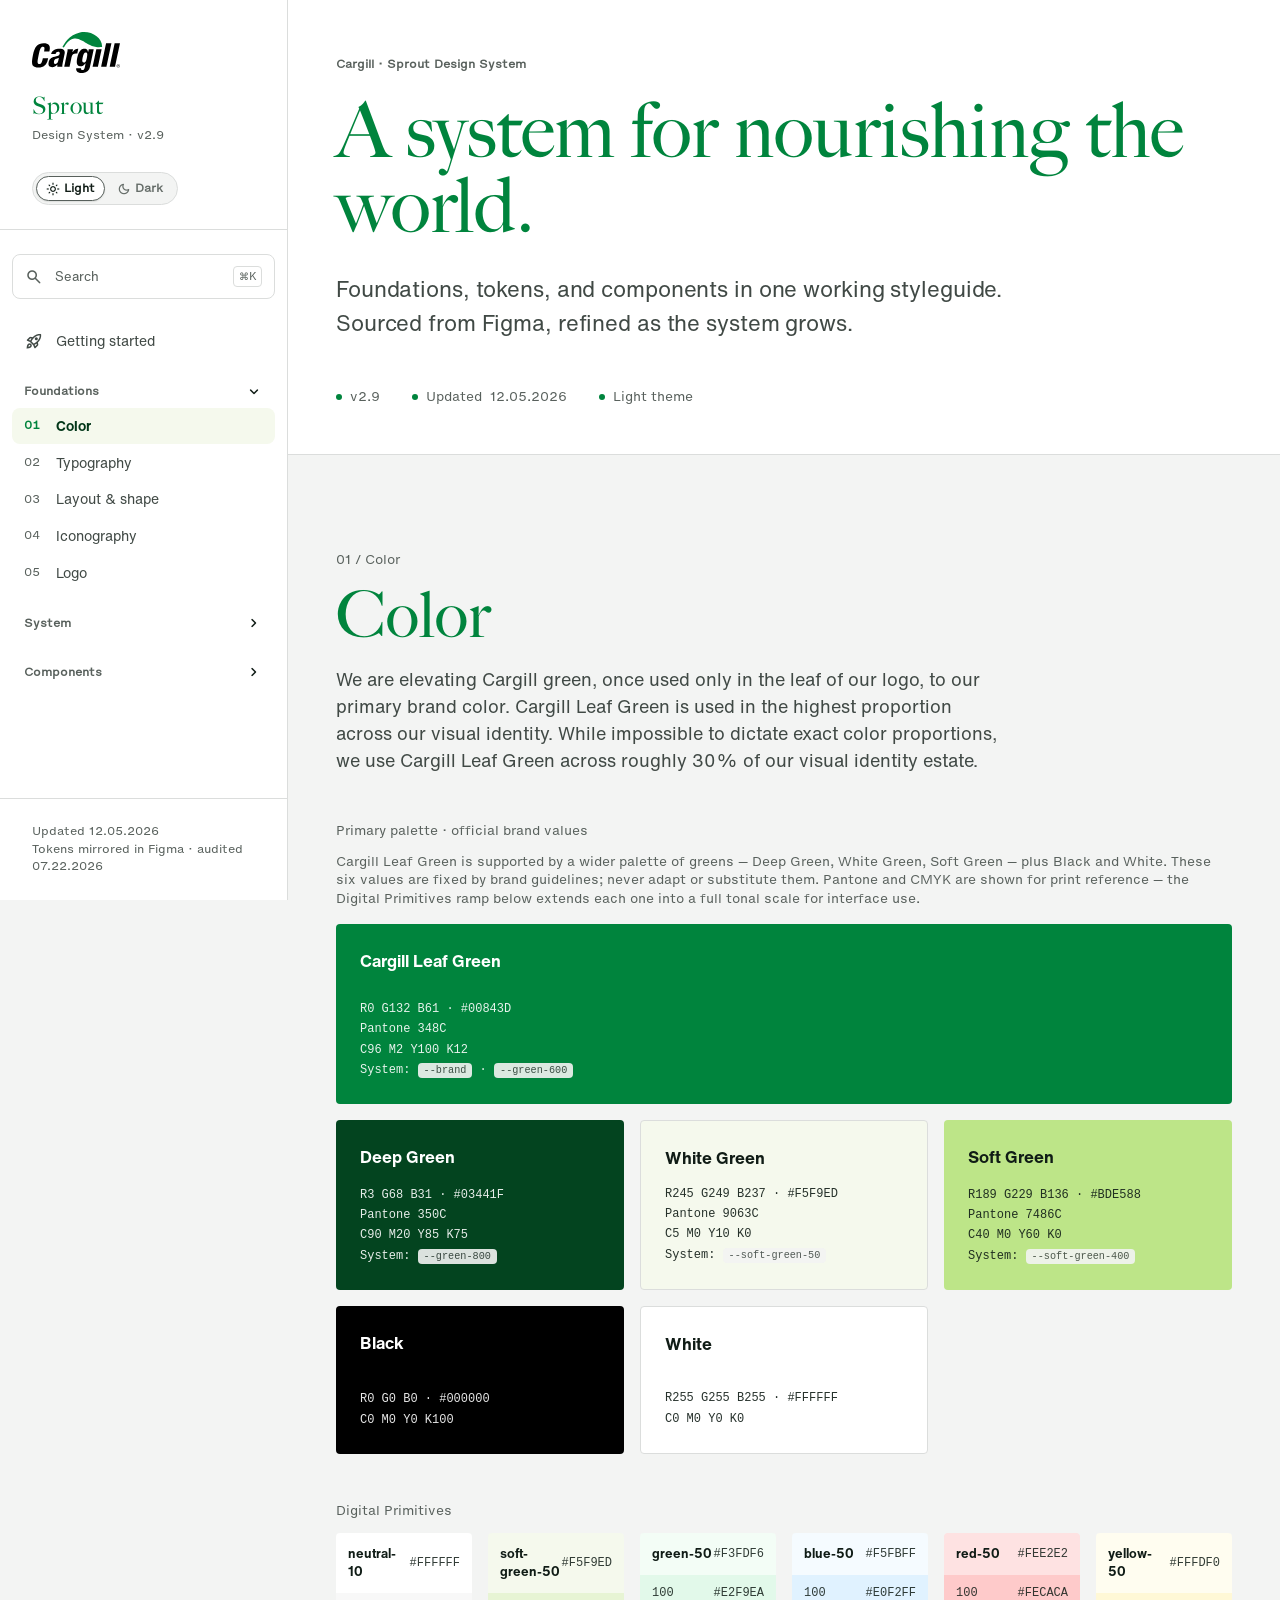
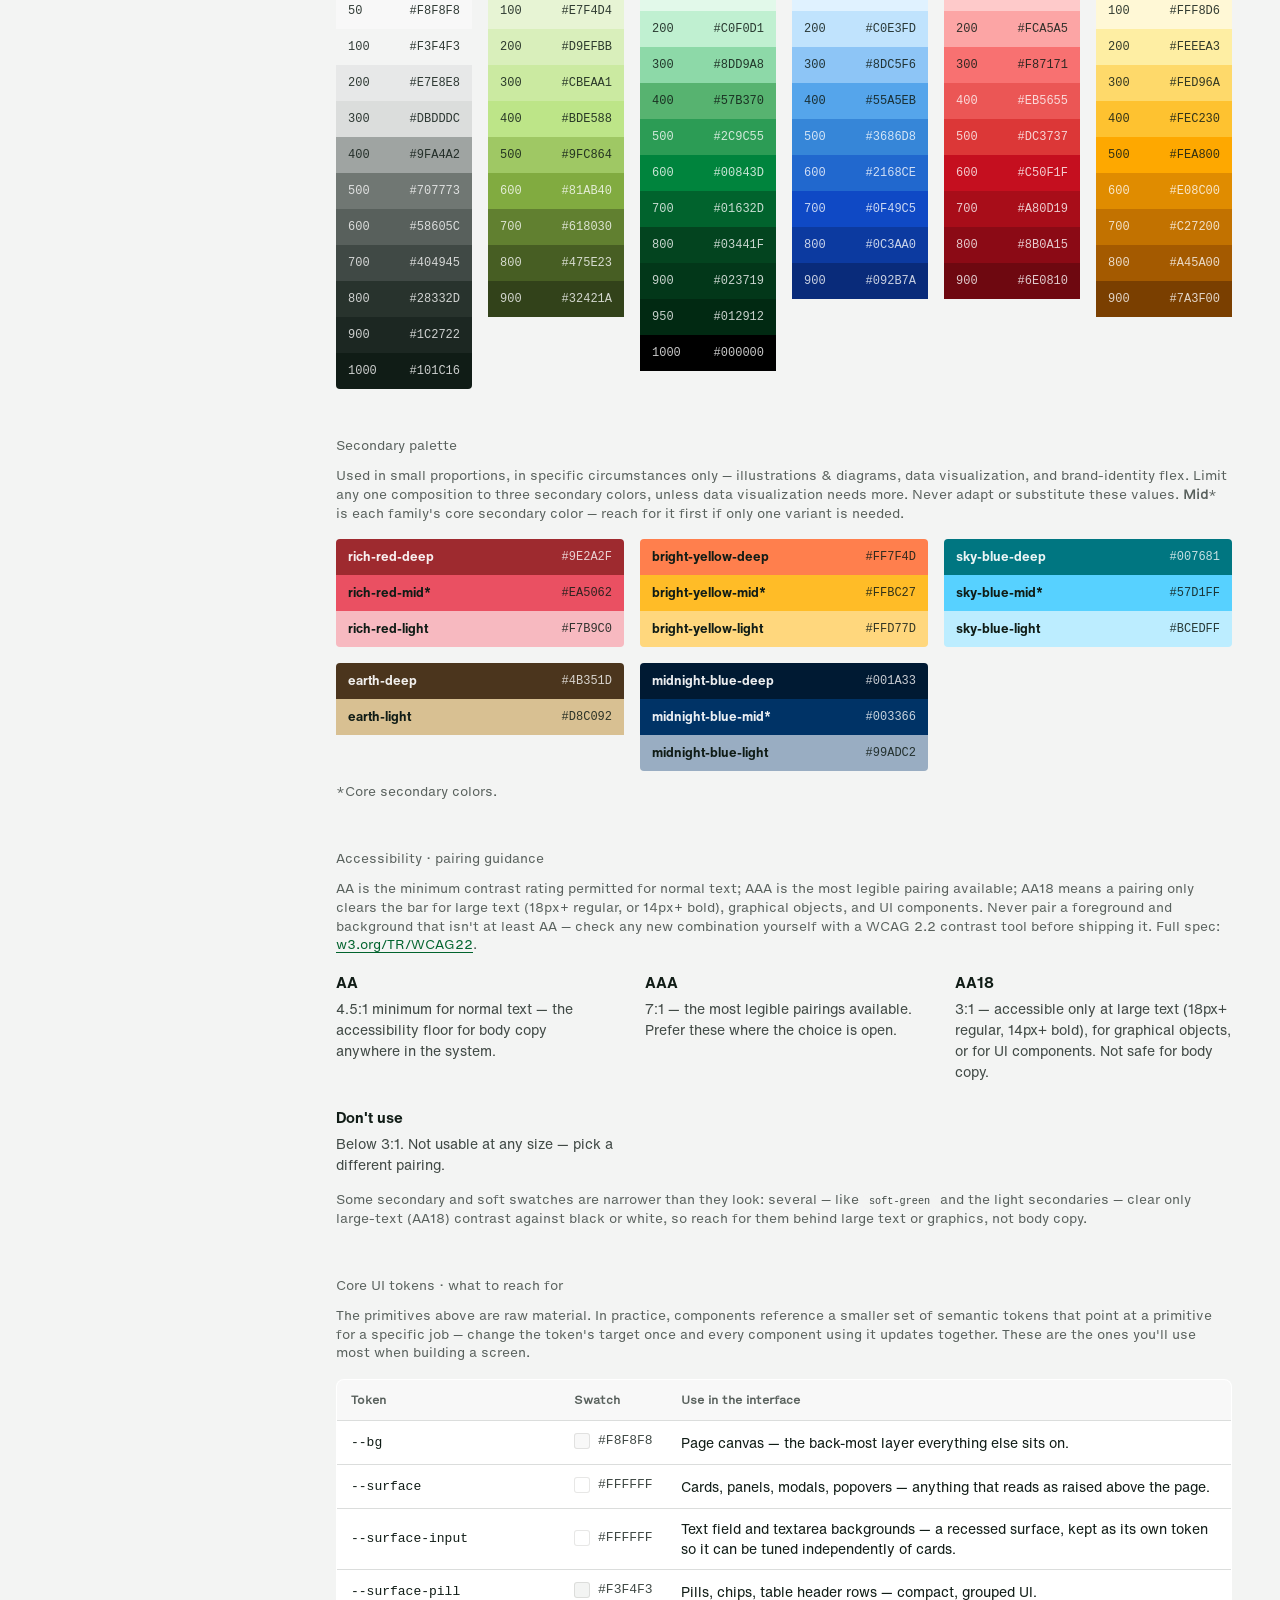
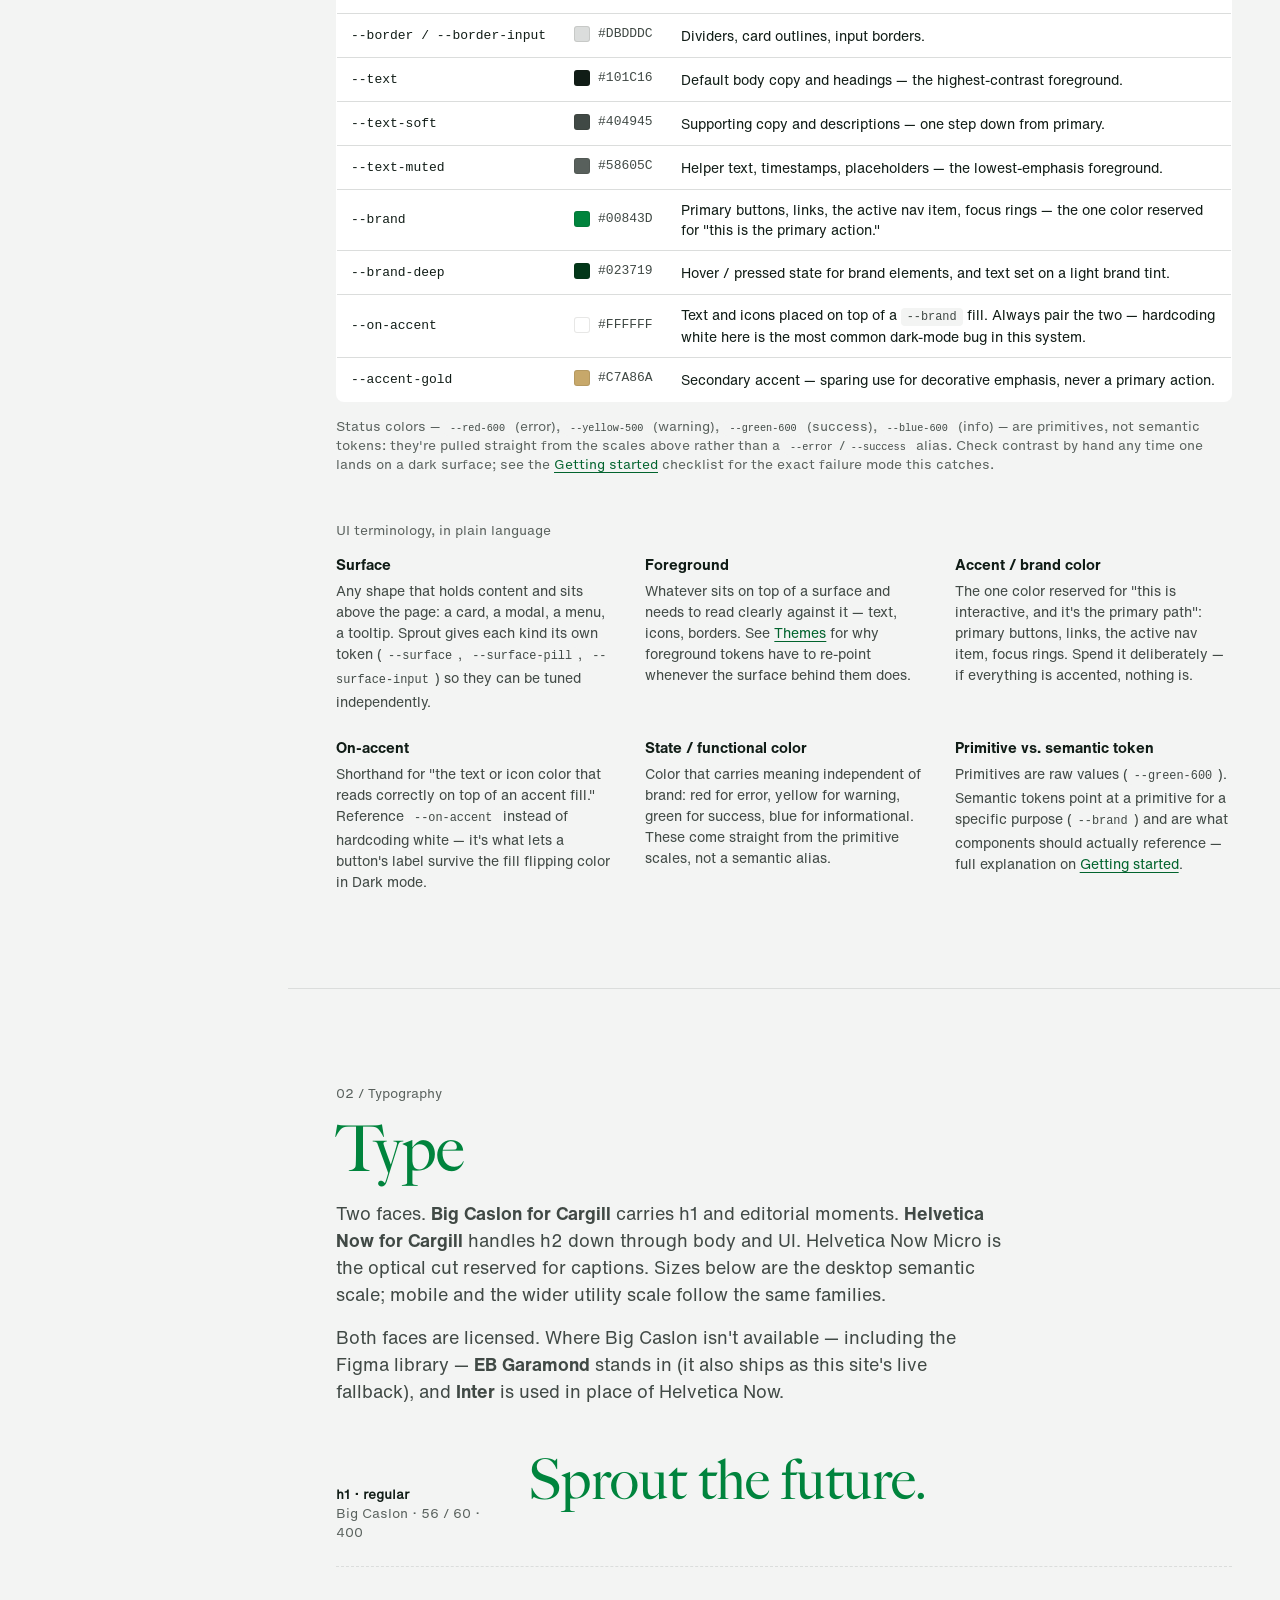
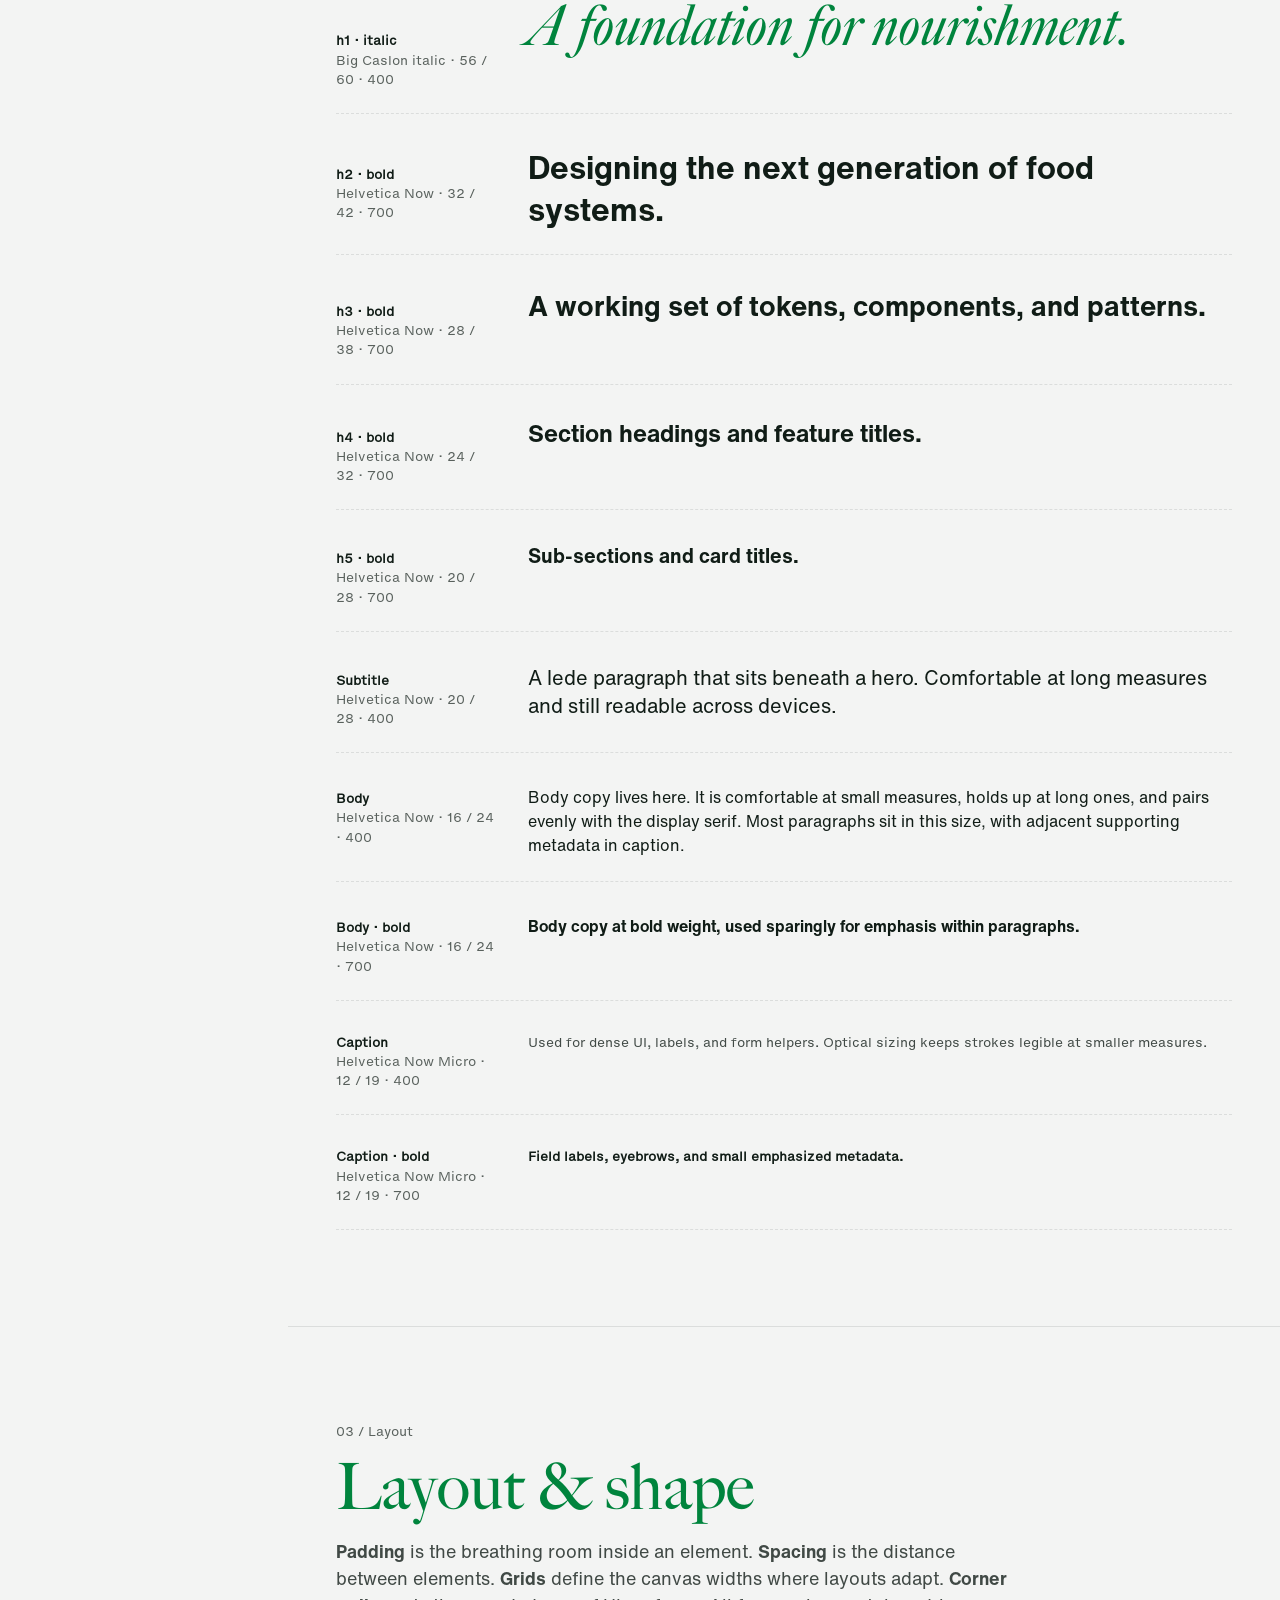
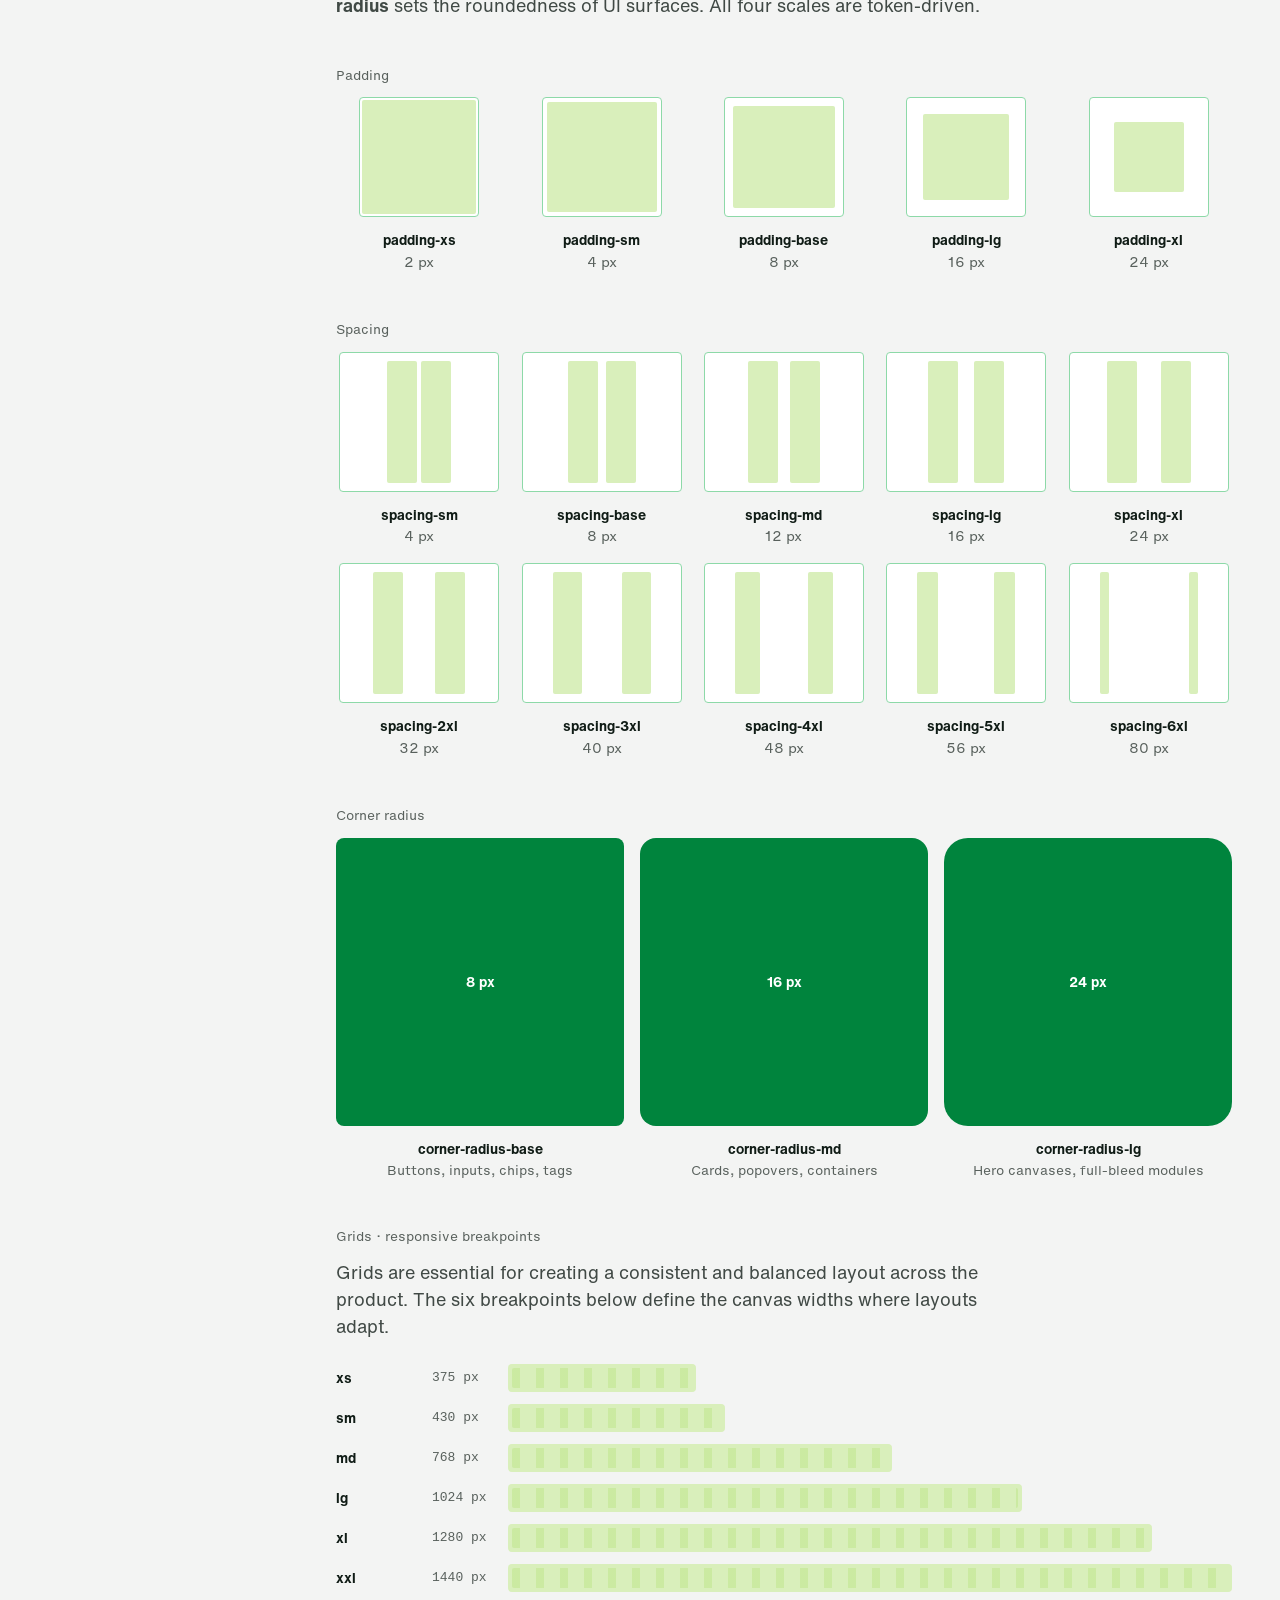
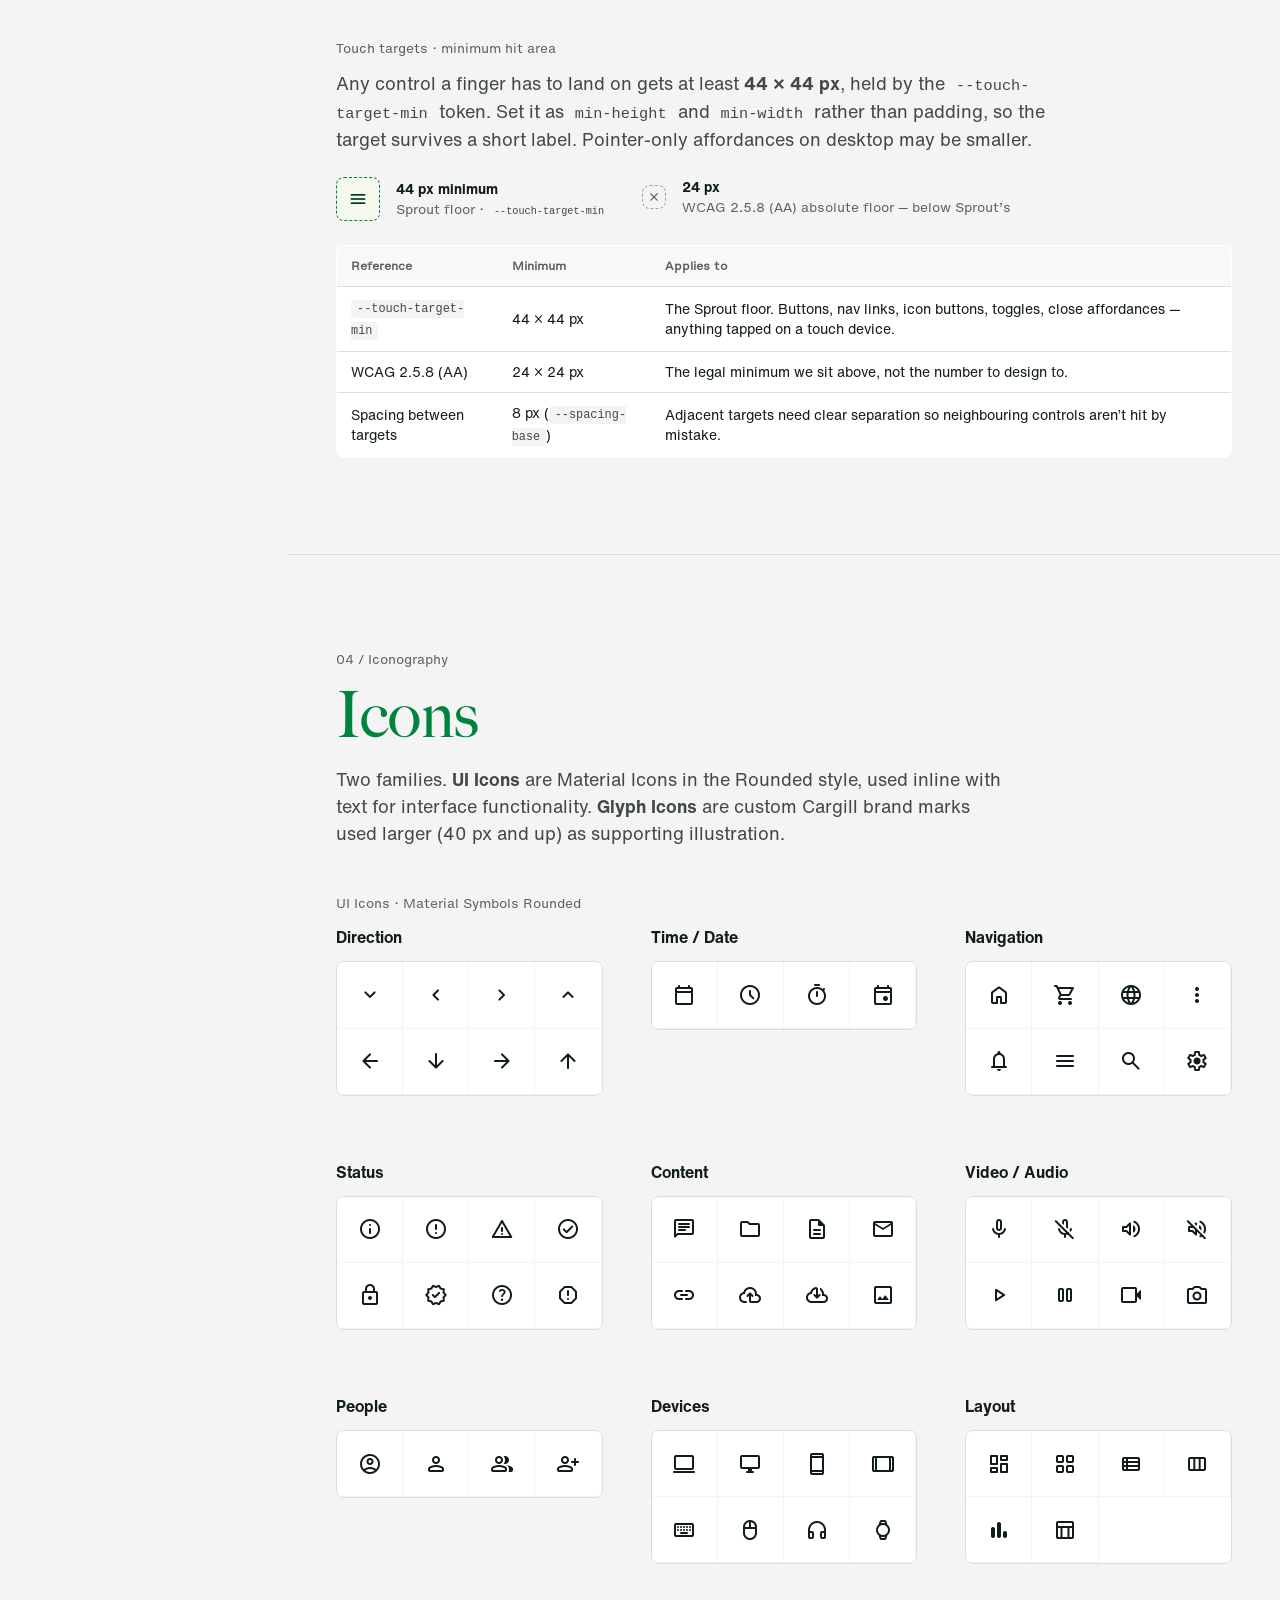
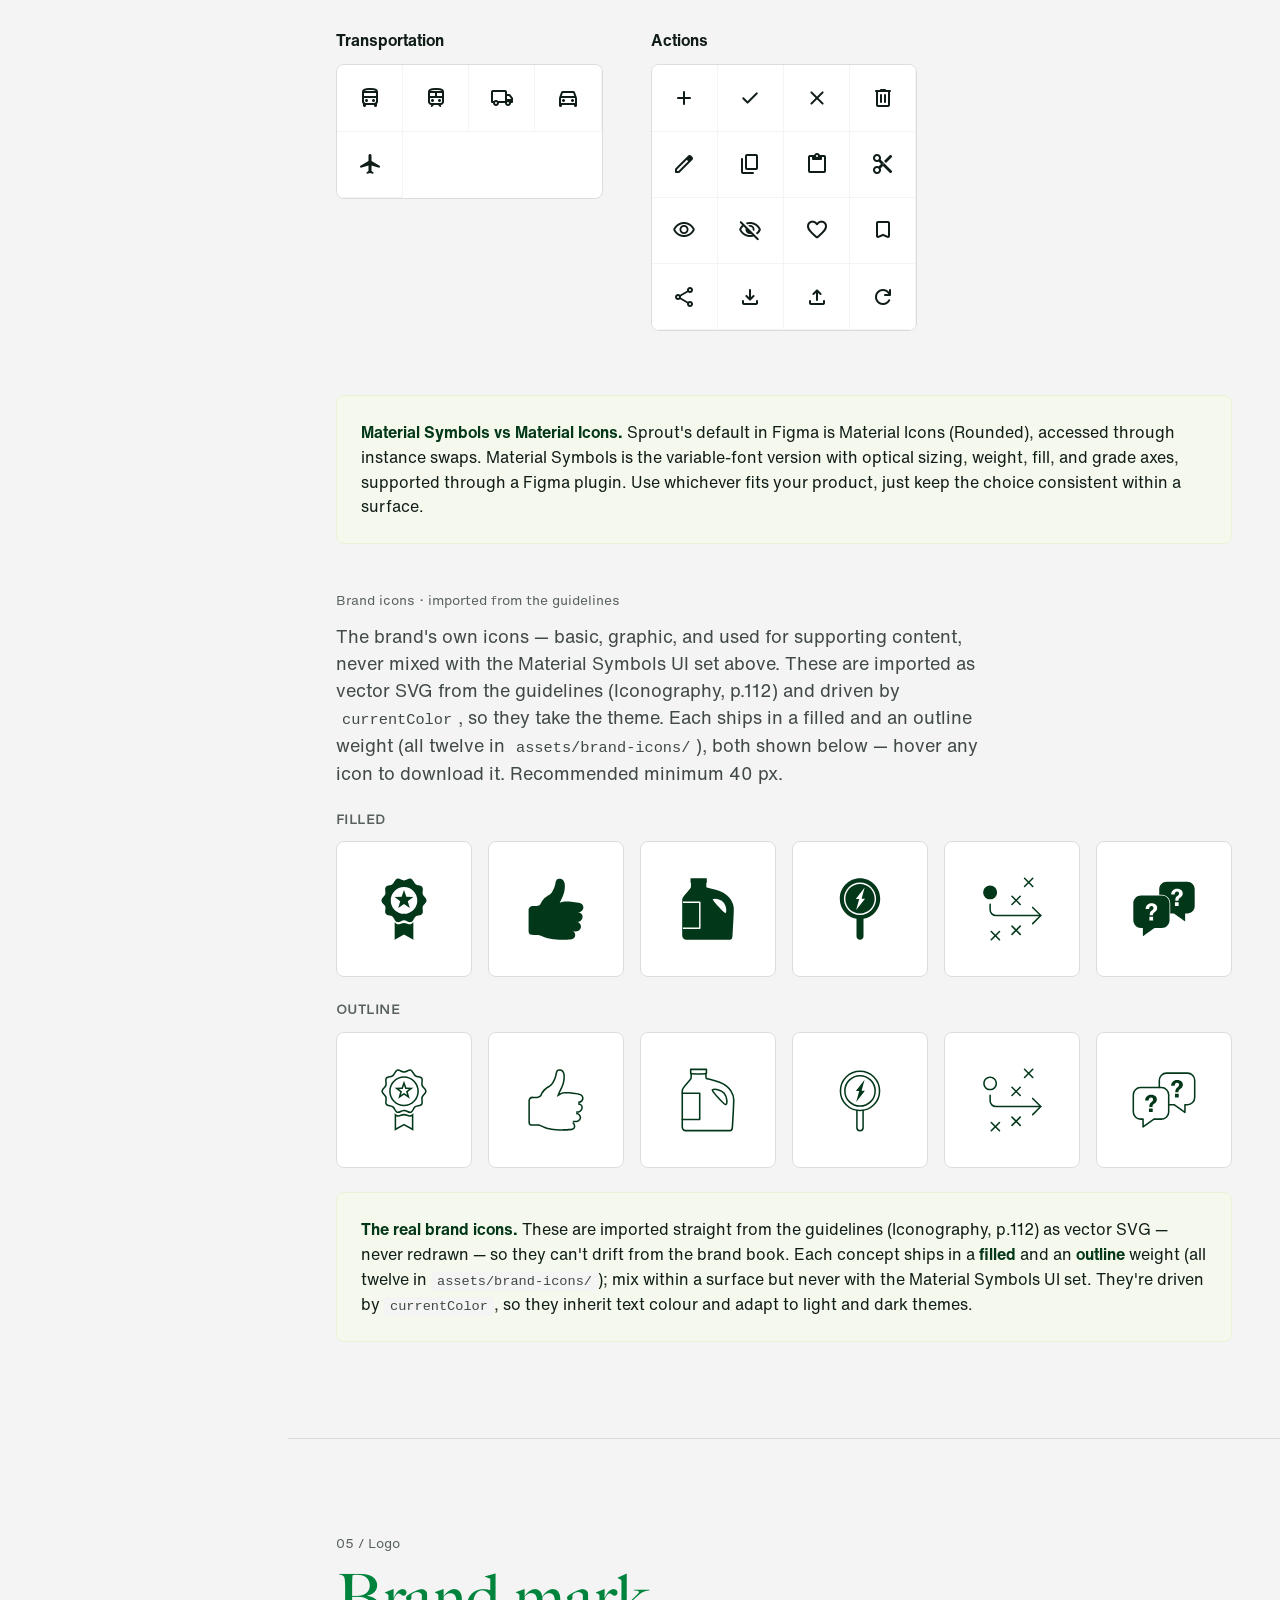
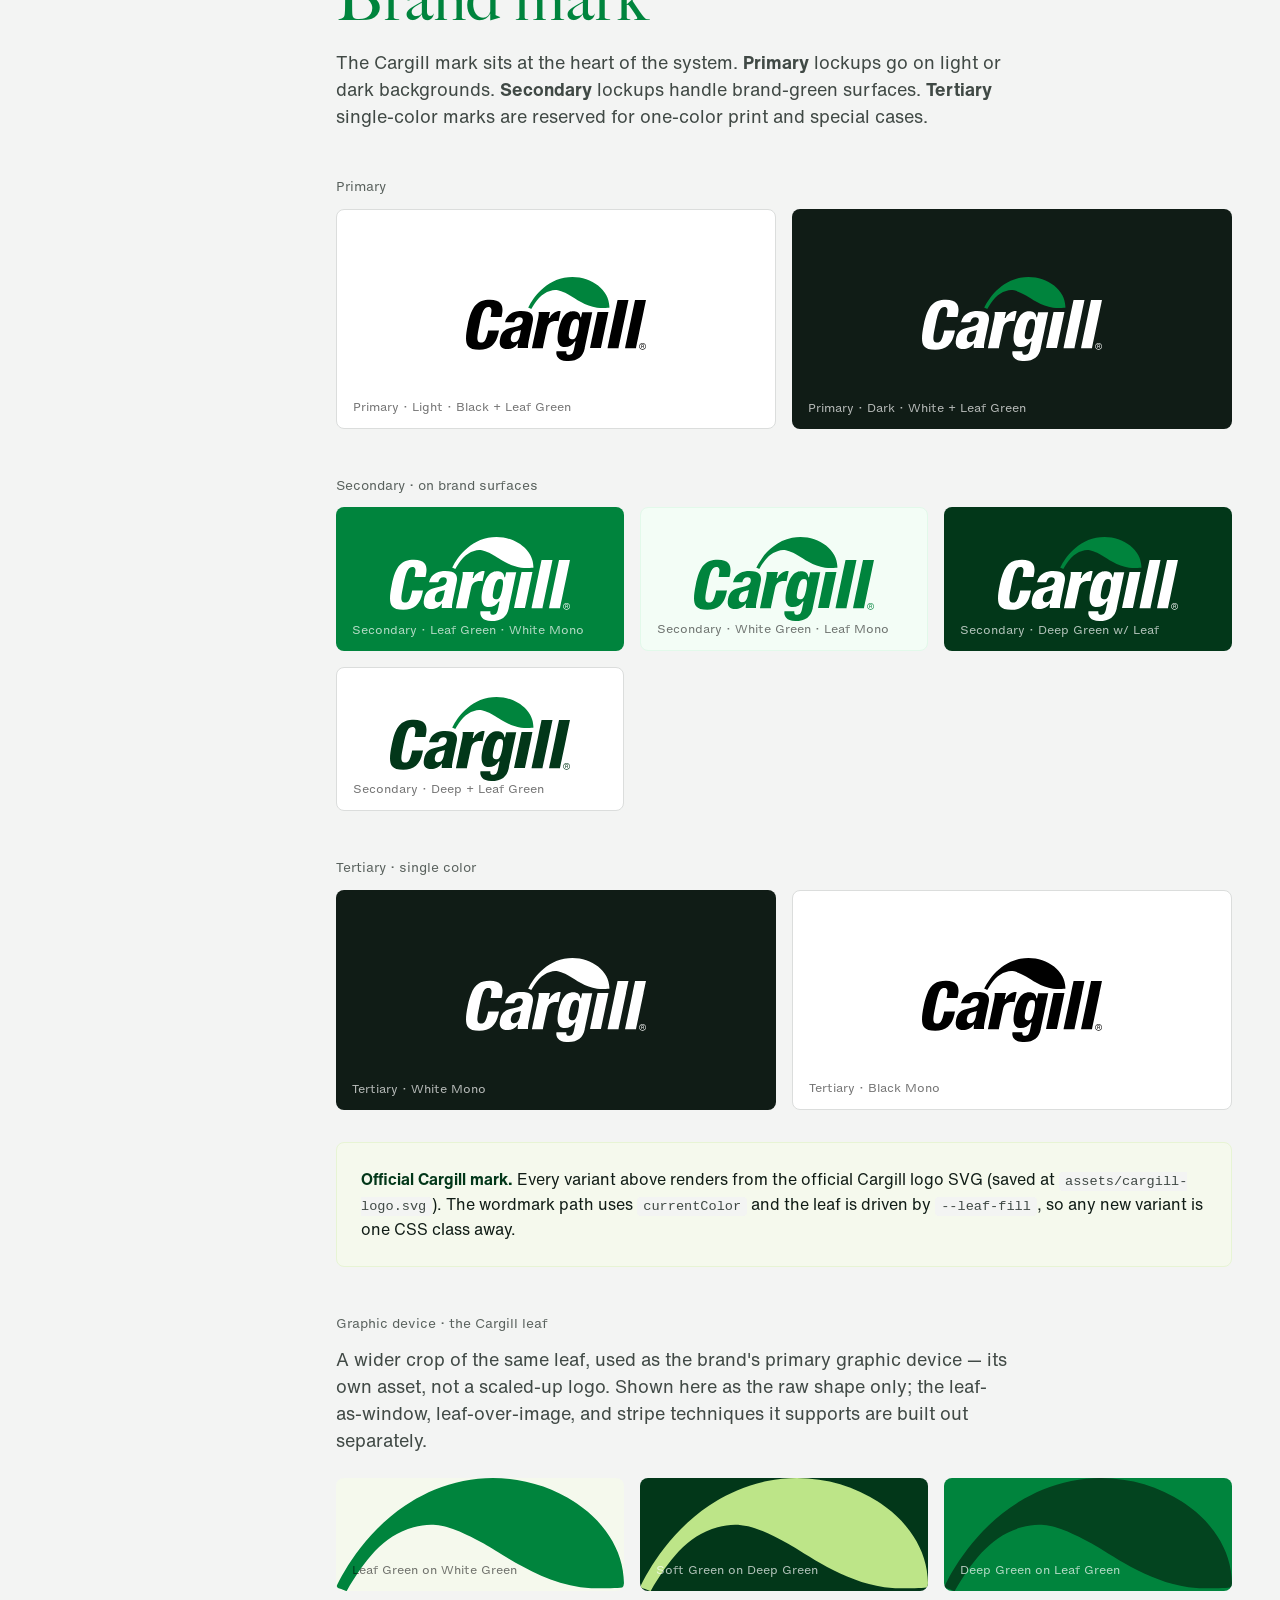
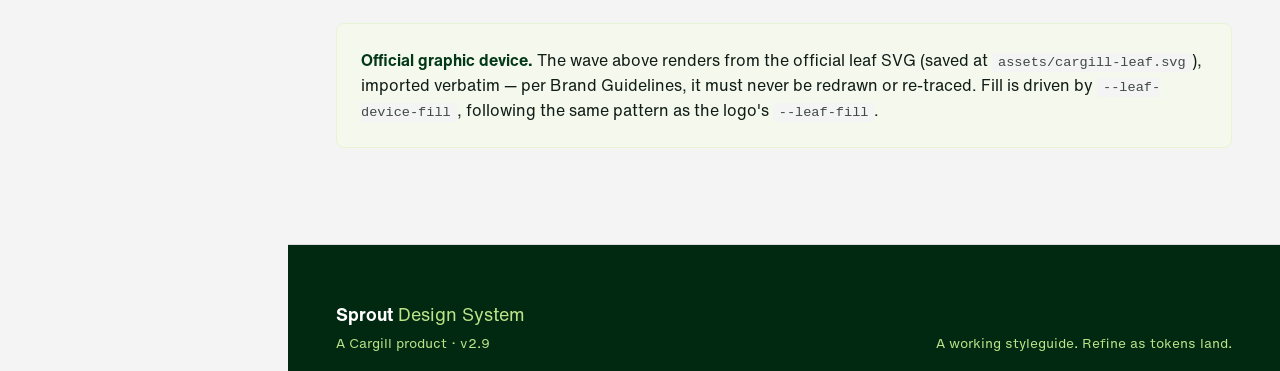
==== index.html @ 286c5ac9 "Sprout: full brand-icon download gallery (filled + outline) Expand the Iconography section to show a" ====
<!doctype html>
<html lang="en">
<head>
  <meta charset="utf-8" />
  <meta name="viewport" content="width=device-width, initial-scale=1" />
  <title>Sprout Design System</title>
  <link rel="preconnect" href="https://fonts.googleapis.com" />
  <link rel="preconnect" href="https://fonts.gstatic.com" crossorigin />
  <link rel="preload" href="Cargill%20Fonts/HelveticaNowForCargill.woff2" as="font" type="font/woff2" crossorigin />
  <link rel="preload" href="Cargill%20Fonts/BigCaslonForCargill.otf" as="font" type="font/otf" crossorigin />
  <link rel="stylesheet" href="https://fonts.googleapis.com/css2?family=Material+Symbols+Rounded:opsz,wght,FILL,GRAD@20..48,400..700,0..1,-25..0&display=block" />
  <link rel="stylesheet" href="https://fonts.googleapis.com/css2?family=EB+Garamond:ital@0;1&display=swap" />
  <link rel="stylesheet" href="styles.css" />
</head>
<body>
  <a class="skip-link" href="#main-content">Skip to content</a>

  <!-- Cargill logo SVG symbol. Wordmark paths use currentColor, leaf uses --leaf-fill. -->
  <svg width="0" height="0" style="position:absolute;overflow:hidden" aria-hidden="true" focusable="false">
    <symbol id="cargill-logo" viewBox="0 0 432 202">
      <g fill="currentColor">
        <path d="M423.825 174.37C422.325 174.37 420.925 173.97 419.725 173.27C418.425 172.57 417.525 171.57 416.725 170.37C416.025 169.17 415.625 167.87 415.625 166.37C415.625 164.87 416.025 163.57 416.725 162.37C417.425 161.17 418.425 160.17 419.725 159.47C421.025 158.77 422.325 158.37 423.825 158.37C425.325 158.37 426.725 158.77 427.925 159.47C429.125 160.17 430.125 161.17 430.925 162.37C431.625 163.57 432.025 164.87 432.025 166.37C432.025 167.87 431.625 169.17 430.925 170.37C430.225 171.57 429.225 172.57 427.925 173.27C426.625 173.97 425.325 174.37 423.825 174.37ZM423.825 173.07C425.125 173.07 426.225 172.77 427.325 172.17C428.325 171.57 429.225 170.77 429.825 169.77C430.425 168.77 430.725 167.57 430.725 166.37C430.725 165.17 430.425 163.97 429.825 162.97C429.225 161.97 428.425 161.17 427.325 160.57C426.225 159.97 425.125 159.67 423.825 159.67C422.525 159.67 421.425 159.97 420.325 160.57C419.225 161.17 418.425 161.97 417.825 162.97C417.225 163.97 416.925 165.17 416.925 166.37C416.925 167.57 417.225 168.77 417.825 169.77C418.425 170.77 419.225 171.57 420.325 172.17C421.425 172.77 422.625 173.07 423.825 173.07ZM420.725 170.67V161.97H424.325C424.925 161.97 425.425 162.07 425.925 162.27C426.325 162.47 426.725 162.77 426.925 163.07C427.125 163.47 427.325 163.87 427.325 164.37C427.325 164.77 427.225 165.17 427.125 165.47C426.925 165.77 426.725 166.07 426.425 166.27C426.125 166.47 425.625 166.57 425.125 166.67V166.27C425.625 166.27 425.925 166.37 426.225 166.57C426.525 166.67 426.725 166.87 426.925 167.17C427.025 167.47 427.125 167.77 427.225 168.17L427.325 169.57C427.325 169.87 427.425 170.07 427.425 170.27C427.525 170.47 427.625 170.67 427.725 170.77H426.525C426.425 170.67 426.325 170.47 426.325 170.27C426.225 170.07 426.225 169.87 426.225 169.57L426.125 168.47C426.125 168.07 426.025 167.87 425.925 167.67C425.825 167.47 425.725 167.37 425.425 167.27C425.225 167.17 424.925 167.17 424.625 167.17H421.225V165.97H424.525C424.925 165.97 425.225 165.87 425.425 165.77C425.725 165.67 425.825 165.47 426.025 165.27C426.225 165.07 426.225 164.77 426.225 164.47C426.225 164.17 426.125 163.87 426.025 163.67C425.925 163.47 425.725 163.27 425.425 163.17C425.125 163.07 424.825 162.97 424.425 162.97H421.425L421.925 162.47V170.67H420.725Z"/>
        <path d="M432.025 55.4702C431.125 59.6702 408.725 167.97 408.125 170.77C405.625 170.77 385.625 170.77 381.925 170.77C382.725 166.57 405.225 58.2702 405.725 55.4702C408.325 55.4702 428.325 55.4702 432.025 55.4702Z"/>
        <path d="M390.025 55.4702C389.125 59.6702 366.725 167.97 366.125 170.77C363.625 170.77 343.625 170.77 339.925 170.77C340.725 166.57 363.225 58.2702 363.725 55.4702C366.325 55.4702 386.325 55.4702 390.025 55.4702Z"/>
        <path d="M341.925 84.2702C341.025 88.4702 324.625 167.97 324.025 170.67C321.525 170.67 301.525 170.67 297.825 170.67C298.725 166.47 315.125 86.9702 315.725 84.2702C318.225 84.2702 338.225 84.2702 341.925 84.2702Z"/>
        <path d="M248.525 126.37C245.925 139.17 246.025 144.07 248.525 147.27C249.825 148.87 251.725 149.67 254.425 149.67C261.825 149.67 265.425 145.17 269.125 127.17C271.825 114.27 272.125 106.07 269.525 102.87C268.325 101.37 266.425 100.57 263.925 100.57C256.325 100.57 252.225 108.27 248.525 126.37ZM224.525 162.97C219.225 156.47 218.225 146.37 221.825 128.27C229.725 88.8702 244.725 81.9702 257.725 81.9702C263.925 81.9702 273.225 84.2702 274.325 95.1702L274.425 96.8702H276.225C276.225 96.8702 278.325 86.6702 278.825 84.3702C281.225 84.3702 299.425 84.3702 303.025 84.3702C302.125 88.5702 285.025 170.77 285.025 170.77C280.725 191.47 267.525 201.67 243.225 201.67C220.625 201.67 217.325 188.37 216.825 184.27C216.625 182.67 217.125 178.07 217.125 178.07C219.725 178.07 237.425 178.07 240.725 178.07C240.725 180.17 240.825 183.27 241.525 184.17C242.525 185.37 243.325 186.77 247.025 186.77C251.925 186.77 256.725 185.37 259.025 174.07L263.025 154.67H261.125L260.525 155.57C255.725 163.97 246.725 168.17 237.225 168.17C231.625 168.27 227.325 166.47 224.525 162.97Z"/>
        <path d="M224.725 81.8702C216.125 81.8702 205.925 87.8702 200.925 97.5702L200.425 98.5702H198.525C198.525 98.5702 200.825 87.4702 201.525 84.2702C201.025 84.2702 200.225 84.2702 199.225 84.2702C196.325 84.2702 177.925 84.2702 174.325 84.2702C174.425 85.3702 174.625 86.4702 174.625 87.7702C174.625 90.5702 174.225 93.7702 173.525 97.5702C168.725 121.07 159.025 167.57 158.425 170.77C162.125 170.77 182.125 170.77 184.625 170.77C186.225 162.67 194.425 123.07 194.425 123.07C196.925 111.17 203.825 105.67 216.325 105.67C218.525 105.67 220.425 105.77 222.225 106.07C222.825 103.27 226.525 85.5702 227.225 82.0702C226.025 81.8702 224.725 81.8702 224.725 81.8702Z"/>
        <path d="M131.725 127.17C131.725 127.17 131.225 127.57 130.325 127.97C128.725 128.57 125.225 129.17 123.125 129.67C121.425 130.07 119.525 130.57 117.525 131.47C112.025 133.77 109.325 137.57 107.825 144.47C107.025 148.47 107.525 151.87 109.325 154.07C110.625 155.67 112.625 156.57 115.025 156.57C124.725 156.57 127.725 147.27 129.225 140.27L131.725 127.17ZM132.025 81.8702C145.325 81.8702 153.425 84.1702 157.425 89.1702C159.625 91.8702 160.725 95.4702 160.825 100.07C160.825 102.67 160.525 105.47 159.825 108.57L150.725 152.57C149.525 158.67 148.725 163.27 148.725 167.17C148.725 168.37 148.825 169.57 149.025 170.57C145.325 170.57 126.925 170.57 124.125 170.57C124.125 170.27 124.125 170.07 124.125 169.77C124.125 167.97 124.225 165.97 124.425 163.97L124.725 160.37H123.325L122.825 161.17C118.325 168.37 108.125 172.87 99.4255 172.87C92.2255 172.87 87.0255 171.07 84.0255 167.37C80.8255 163.37 80.0255 157.07 81.7255 148.67C85.1255 132.27 92.6255 125.27 111.325 121.07L123.725 118.27C131.125 116.67 134.625 113.37 136.025 107.07C136.725 103.57 136.325 100.87 134.825 99.0702C133.425 97.3702 131.225 96.5702 128.225 96.5702C121.525 96.5702 118.025 99.9702 115.825 108.57C113.525 108.57 97.2255 108.57 93.6255 108.57C99.5255 85.4702 120.125 81.8702 132.025 81.8702Z"/>
        <path d="M5.12538 166.17C-1.37462 158.17 -1.67462 143.37 4.12538 115.17C13.5254 70.0702 26.9254 54.8702 57.5254 54.8702C69.7254 54.8702 78.3254 57.7702 83.0254 63.5702C86.0254 67.2702 87.6254 72.3702 87.6254 78.7702C87.6254 82.2702 87.2254 86.0702 86.3254 90.2702C86.3254 90.2702 85.5254 94.0702 85.0254 96.2702C82.5254 96.2702 59.2254 96.2702 59.2254 96.2702C59.2254 96.2702 61.1254 83.9702 61.1254 81.2702C61.1254 78.1702 61.0254 76.5702 59.8254 75.0702C58.6254 73.4702 56.8254 72.1702 54.0254 72.1702C42.6254 72.1702 38.8254 83.0702 32.3254 114.47C27.3254 138.87 25.4254 149.97 29.3254 154.77C30.8254 156.57 33.0254 157.47 36.1254 157.47C45.1254 157.47 48.6254 149.77 53.2254 128.37C55.6254 128.37 75.5254 128.37 79.2254 128.37C78.7254 130.87 77.8254 134.97 77.8254 134.97C72.4254 161.37 56.8254 174.77 31.8254 174.77C18.4254 174.67 9.92538 171.97 5.12538 166.17Z"/>
      </g>
      <path style="fill: var(--leaf-fill, #00843D)" d="M344.125 74.0702C344.125 74.0702 326.725 75.4702 314.625 73.7702C286.825 69.9702 261.025 50.7702 249.625 44.3702C224.825 30.5702 214.725 29.6702 201.925 33.3702C180.825 39.0702 168.525 56.3702 156.625 76.5702C154.325 75.4702 151.925 74.5702 149.425 73.9702C156.225 59.5702 182.125 13.0702 235.425 2.07022C288.925 -9.12978 346.225 26.5702 344.125 74.0702Z"/>
    </symbol>
    <!-- Cargill leaf graphic device — the wide "front door" crop used as the brand's primary
         graphic device (distinct from the small leaf glyph inside #cargill-logo above). Saved
         at assets/cargill-leaf.svg; imported verbatim, never redrawn. -->
    <symbol id="cargill-leaf-device" viewBox="0 0 1000 394">
      <path style="fill: var(--leaf-device-fill, #00843D)" d="M999.743 380.577C999.743 380.577 910.436 387.51 848.398 378.934C705.783 359.316 573.079 260.867 514.431 228.102C386.966 157.025 335.353 152.763 269.464 171.405C161.309 200.832 97.7301 289.677 36.7194 393.159C25.0616 387.459 12.6849 383.042 0 379.858C34.9219 305.7 167.677 67.2041 441.763 10.4559C716.208 -46.4976 1010.32 136.586 999.743 380.577Z"/>
    </symbol>
    <!-- Same leaf path as a clipPath, for the "leaf as window" technique — clips a photo to
         the leaf silhouette (.leaf-window). objectBoundingBox lets it scale to any element's
         box without a manual viewBox-to-pixel conversion. -->
    <clipPath id="cargill-leaf-clip" clipPathUnits="objectBoundingBox">
      <path d="M0.999743 0.966185C0.999743 0.966185 0.910436 0.983274 0.848398 0.961761C0.705783 0.912223 0.573079 0.662099 0.514431 0.578939C0.386966 0.398540 0.335353 0.387721 0.269464 0.435038C0.161309 0.509726 0.097730 0.735221 0.036719 0.997865C0.025062 0.983140 0.012685 0.972188 0 0.964102C0.034922 0.775888 0.167677 0.170569 0.441763 0.026538C0.716208 -0.117963 1.010320 0.346670 0.999743 0.966185Z"/>
    </clipPath>
  </svg>

  <div class="app-layout">

    <aside class="sidebar">
      <div class="sidebar-brand">
        <a href="index.html" style="text-decoration:none; display:block;"><svg class="cargill-logo cargill-logo--black" viewBox="0 0 432 202" role="img" aria-label="Cargill"><use href="#cargill-logo"/></svg></a>
        <span class="sidebar-brand-title">Sprout</span>
        <span class="sidebar-brand-tagline">Design System · <span class="js-version">v1.0</span></span>
        <div class="theme-toggle-row">
          <button type="button" id="theme-toggle" class="theme-toggle" role="switch" aria-checked="false" aria-label="Light mode">
            <span class="theme-toggle-track" aria-hidden="true">
              <span class="theme-toggle-thumb"></span>
              <span class="theme-toggle-opt theme-toggle-opt--light">
                <span class="material-symbols-rounded theme-toggle-glyph">light_mode</span>
                <span class="theme-toggle-opt-label">Light</span>
              </span>
              <span class="theme-toggle-opt theme-toggle-opt--dark">
                <span class="material-symbols-rounded theme-toggle-glyph">dark_mode</span>
                <span class="theme-toggle-opt-label">Dark</span>
              </span>
            </span>
          </button>
        </div>
      </div>

      <div class="sidebar-search">
        <button type="button" class="sidebar-search-trigger" id="search-trigger" aria-haspopup="dialog">
          <span class="material-symbols-rounded" aria-hidden="true">search</span>
          <span class="sidebar-search-trigger-label">Search</span>
          <span class="sidebar-search-kbd">⌘K</span>
        </button>
      </div>

      <nav class="sidebar-nav" aria-label="Design system sections">
        <a href="getting-started.html" class="sidebar-link"><span class="sidebar-link-num material-symbols-rounded" aria-hidden="true">rocket_launch</span><span>Getting started</span></a>
        <div class="sidebar-section" data-nav-group="foundations">
          <button type="button" class="sidebar-section-header" aria-expanded="true" aria-controls="nav-foundations">
            <span class="sidebar-section-title">Foundations</span>
            <span class="material-symbols-rounded sidebar-section-chevron" aria-hidden="true">expand_more</span>
          </button>
          <div class="sidebar-section-body" id="nav-foundations">
            <div class="sidebar-section-body-inner">
              <a href="#color" class="sidebar-link"><span class="sidebar-link-num">01</span><span>Color</span></a>
              <a href="#type" class="sidebar-link"><span class="sidebar-link-num">02</span><span>Typography</span></a>
              <a href="#space" class="sidebar-link"><span class="sidebar-link-num">03</span><span>Layout &amp; shape</span></a>
              <a href="#icons" class="sidebar-link"><span class="sidebar-link-num">04</span><span>Iconography</span></a>
              <a href="#logo" class="sidebar-link"><span class="sidebar-link-num">05</span><span>Logo</span></a>
            </div>
          </div>
        </div>
        <div class="sidebar-section" data-nav-group="system">
          <button type="button" class="sidebar-section-header" aria-expanded="true" aria-controls="nav-system">
            <span class="sidebar-section-title">System</span>
            <span class="material-symbols-rounded sidebar-section-chevron" aria-hidden="true">expand_more</span>
          </button>
          <div class="sidebar-section-body" id="nav-system">
            <div class="sidebar-section-body-inner">
              <a href="system.html#themes" class="sidebar-link"><span class="sidebar-link-num">06</span><span>Themes</span></a>
              <a href="system.html#elevation" class="sidebar-link"><span class="sidebar-link-num">07</span><span>Elevation</span></a>
              <a href="system.html#brand-expression" class="sidebar-link"><span class="sidebar-link-num">08</span><span>Brand expression</span></a>
              <a href="system.html#illustration" class="sidebar-link"><span class="sidebar-link-num">09</span><span>Illustration</span></a>
              <a href="system.html#dataviz" class="sidebar-link"><span class="sidebar-link-num">10</span><span>Data visualization</span></a>
            </div>
          </div>
        </div>
        <div class="sidebar-section" data-nav-group="components">
          <button type="button" class="sidebar-section-header" aria-expanded="true" aria-controls="nav-components">
            <span class="sidebar-section-title">Components</span>
            <span class="material-symbols-rounded sidebar-section-chevron" aria-hidden="true">expand_more</span>
          </button>
          <div class="sidebar-section-body" id="nav-components">
            <div class="sidebar-section-body-inner">
              <a href="forms.html" class="sidebar-link sidebar-group"><span class="sidebar-link-num">·</span><span>Forms &amp; inputs</span></a>
              <a href="content.html" class="sidebar-link sidebar-group"><span class="sidebar-link-num">·</span><span>Layout &amp; content</span></a>
              <a href="navigation.html" class="sidebar-link sidebar-group"><span class="sidebar-link-num">·</span><span>Navigation &amp; feedback</span></a>
            </div>
          </div>
        </div>
      </nav>


      <div class="sidebar-foot">
        Updated <span class="js-updated">2026.06.06</span><br>Tokens mirrored in Figma · audited 07.22.2026
      </div>
    </aside>

    <div class="app-main" id="main-content" tabindex="-1">
  <section class="hero">
    <div class="container">
      <p class="hero-eyebrow">Cargill · Sprout Design System</p>
      <h1 class="hero-title">A system for nourishing the world.</h1>
      <p class="hero-sub">Foundations, tokens, and components in one working styleguide. Sourced from Figma, refined as the system grows.</p>
      <div class="hero-meta">
        <span class="js-version">v1.0</span>
        <span>Updated <span class="js-updated">2026.06.06</span></span>
        <span class="theme-label">Light theme</span>
      </div>
    </div>
  </section>

  <main>

    <section class="block" id="color">
      <div class="container">
        <div class="section-head">
          <div>
            <p class="section-eyebrow">01 / Color</p>
            <h2 class="section-title">Color</h2>
          </div>
          <p class="section-lede">We are elevating Cargill green, once used only in the leaf of our logo, to our primary brand color. Cargill Leaf Green is used in the highest proportion across our visual identity. While impossible to dictate exact color proportions, we use Cargill Leaf Green across roughly 30% of our visual identity estate.</p>
        </div>

        <div class="scale-block">
          <p class="scale-label">Primary palette · official brand values</p>
          <p class="palette-note" style="margin-bottom: var(--space-4);">Cargill Leaf Green is supported by a wider palette of greens — Deep Green, White Green, Soft Green — plus Black and White. These six values are fixed by brand guidelines; never adapt or substitute them. Pantone and CMYK are shown for print reference — the Digital Primitives ramp below extends each one into a full tonal scale for interface use.</p>
          <div class="primary-swatch-grid">
            <div class="primary-swatch-card primary-swatch-card--leaf" style="background:#00843D; color:#FFFFFF;">
              <span class="primary-swatch-name">Cargill Leaf Green</span>
              <span class="primary-swatch-meta">R0 G132 B61 · #00843D<br>Pantone 348C<br>C96 M2 Y100 K12<br>System: <code>--brand</code> · <code>--green-600</code></span>
            </div>
            <div class="primary-swatch-card" style="background:#03441F; color:#FFFFFF;">
              <span class="primary-swatch-name">Deep Green</span>
              <span class="primary-swatch-meta">R3 G68 B31 · #03441F<br>Pantone 350C<br>C90 M20 Y85 K75<br>System: <code>--green-800</code></span>
            </div>
            <div class="primary-swatch-card" style="background:#F5F9ED; color:#101C16; border:1px solid #DBDDDC;">
              <span class="primary-swatch-name">White Green</span>
              <span class="primary-swatch-meta">R245 G249 B237 · #F5F9ED<br>Pantone 9063C<br>C5 M0 Y10 K0<br>System: <code>--soft-green-50</code></span>
            </div>
            <div class="primary-swatch-card" style="background:#BDE588; color:#101C16;">
              <span class="primary-swatch-name">Soft Green</span>
              <span class="primary-swatch-meta">R189 G229 B136 · #BDE588<br>Pantone 7486C<br>C40 M0 Y60 K0<br>System: <code>--soft-green-400</code></span>
            </div>
            <div class="primary-swatch-card" style="background:#000000; color:#FFFFFF;">
              <span class="primary-swatch-name">Black</span>
              <span class="primary-swatch-meta">R0 G0 B0 · #000000<br>C0 M0 Y0 K100</span>
            </div>
            <div class="primary-swatch-card" style="background:#FFFFFF; color:#101C16; border:1px solid #DBDDDC;">
              <span class="primary-swatch-name">White</span>
              <span class="primary-swatch-meta">R255 G255 B255 · #FFFFFF<br>C0 M0 Y0 K0</span>
            </div>
          </div>
        </div>

        <div class="scale-block">
          <p class="scale-label">Digital Primitives</p>
          <div class="palette-columns">
          <div class="palette-col">
            <div class="palette-swatch palette-swatch--header" style="background: #FFFFFF;">
              <span class="palette-swatch-name">neutral-10</span>
              <span class="palette-swatch-hex">#FFFFFF</span>
            </div>
            <div class="palette-swatch" style="background: #F8F8F8;">
              <span class="palette-swatch-step">50</span>
              <span class="palette-swatch-hex">#F8F8F8</span>
            </div>
            <div class="palette-swatch" style="background: #F3F4F3;">
              <span class="palette-swatch-step">100</span>
              <span class="palette-swatch-hex">#F3F4F3</span>
            </div>
            <div class="palette-swatch" style="background: #E7E8E8;">
              <span class="palette-swatch-step">200</span>
              <span class="palette-swatch-hex">#E7E8E8</span>
            </div>
            <div class="palette-swatch" style="background: #DBDDDC;">
              <span class="palette-swatch-step">300</span>
              <span class="palette-swatch-hex">#DBDDDC</span>
            </div>
            <div class="palette-swatch" style="background: #9FA4A2;">
              <span class="palette-swatch-step">400</span>
              <span class="palette-swatch-hex">#9FA4A2</span>
            </div>
            <div class="palette-swatch palette-swatch--dark" style="background: #707773;">
              <span class="palette-swatch-step">500</span>
              <span class="palette-swatch-hex">#707773</span>
            </div>
            <div class="palette-swatch palette-swatch--dark" style="background: #58605C;">
              <span class="palette-swatch-step">600</span>
              <span class="palette-swatch-hex">#58605C</span>
            </div>
            <div class="palette-swatch palette-swatch--dark" style="background: #404945;">
              <span class="palette-swatch-step">700</span>
              <span class="palette-swatch-hex">#404945</span>
            </div>
            <div class="palette-swatch palette-swatch--dark" style="background: #28332D;">
              <span class="palette-swatch-step">800</span>
              <span class="palette-swatch-hex">#28332D</span>
            </div>
            <div class="palette-swatch palette-swatch--dark" style="background: #1C2722;">
              <span class="palette-swatch-step">900</span>
              <span class="palette-swatch-hex">#1C2722</span>
            </div>
            <div class="palette-swatch palette-swatch--dark" style="background: #101C16;">
              <span class="palette-swatch-step">1000</span>
              <span class="palette-swatch-hex">#101C16</span>
            </div>
          </div>
          <div class="palette-col">
            <div class="palette-swatch palette-swatch--header" style="background: #F5F9ED;">
              <span class="palette-swatch-name">soft-green-50</span>
              <span class="palette-swatch-hex">#F5F9ED</span>
            </div>
            <div class="palette-swatch" style="background: #E7F4D4;">
              <span class="palette-swatch-step">100</span>
              <span class="palette-swatch-hex">#E7F4D4</span>
            </div>
            <div class="palette-swatch" style="background: #D9EFBB;">
              <span class="palette-swatch-step">200</span>
              <span class="palette-swatch-hex">#D9EFBB</span>
            </div>
            <div class="palette-swatch" style="background: #CBEAA1;">
              <span class="palette-swatch-step">300</span>
              <span class="palette-swatch-hex">#CBEAA1</span>
            </div>
            <div class="palette-swatch" style="background: #BDE588;">
              <span class="palette-swatch-step">400</span>
              <span class="palette-swatch-hex">#BDE588</span>
            </div>
            <div class="palette-swatch" style="background: #9FC864;">
              <span class="palette-swatch-step">500</span>
              <span class="palette-swatch-hex">#9FC864</span>
            </div>
            <div class="palette-swatch palette-swatch--dark" style="background: #81AB40;">
              <span class="palette-swatch-step">600</span>
              <span class="palette-swatch-hex">#81AB40</span>
            </div>
            <div class="palette-swatch palette-swatch--dark" style="background: #618030;">
              <span class="palette-swatch-step">700</span>
              <span class="palette-swatch-hex">#618030</span>
            </div>
            <div class="palette-swatch palette-swatch--dark" style="background: #475E23;">
              <span class="palette-swatch-step">800</span>
              <span class="palette-swatch-hex">#475E23</span>
            </div>
            <div class="palette-swatch palette-swatch--dark" style="background: #32421A;">
              <span class="palette-swatch-step">900</span>
              <span class="palette-swatch-hex">#32421A</span>
            </div>
          </div>
          <div class="palette-col">
            <div class="palette-swatch palette-swatch--header" style="background: #F3FDF6;">
              <span class="palette-swatch-name">green-50</span>
              <span class="palette-swatch-hex">#F3FDF6</span>
            </div>
            <div class="palette-swatch" style="background: #E2F9EA;">
              <span class="palette-swatch-step">100</span>
              <span class="palette-swatch-hex">#E2F9EA</span>
            </div>
            <div class="palette-swatch" style="background: #C0F0D1;">
              <span class="palette-swatch-step">200</span>
              <span class="palette-swatch-hex">#C0F0D1</span>
            </div>
            <div class="palette-swatch" style="background: #8DD9A8;">
              <span class="palette-swatch-step">300</span>
              <span class="palette-swatch-hex">#8DD9A8</span>
            </div>
            <div class="palette-swatch" style="background: #57B370;">
              <span class="palette-swatch-step">400</span>
              <span class="palette-swatch-hex">#57B370</span>
            </div>
            <div class="palette-swatch palette-swatch--dark" style="background: #2C9C55;">
              <span class="palette-swatch-step">500</span>
              <span class="palette-swatch-hex">#2C9C55</span>
            </div>
            <div class="palette-swatch palette-swatch--dark" style="background: #00843D;">
              <span class="palette-swatch-step">600</span>
              <span class="palette-swatch-hex">#00843D</span>
            </div>
            <div class="palette-swatch palette-swatch--dark" style="background: #01632D;">
              <span class="palette-swatch-step">700</span>
              <span class="palette-swatch-hex">#01632D</span>
            </div>
            <div class="palette-swatch palette-swatch--dark" style="background: #03441F;">
              <span class="palette-swatch-step">800</span>
              <span class="palette-swatch-hex">#03441F</span>
            </div>
            <div class="palette-swatch palette-swatch--dark" style="background: #023719;">
              <span class="palette-swatch-step">900</span>
              <span class="palette-swatch-hex">#023719</span>
            </div>
            <div class="palette-swatch palette-swatch--dark" style="background: #012912;">
              <span class="palette-swatch-step">950</span>
              <span class="palette-swatch-hex">#012912</span>
            </div>
            <div class="palette-swatch palette-swatch--dark" style="background: #000000;">
              <span class="palette-swatch-step">1000</span>
              <span class="palette-swatch-hex">#000000</span>
            </div>
          </div>
          <div class="palette-col">
            <div class="palette-swatch palette-swatch--header" style="background: #F5FBFF;">
              <span class="palette-swatch-name">blue-50</span>
              <span class="palette-swatch-hex">#F5FBFF</span>
            </div>
            <div class="palette-swatch" style="background: #E0F2FF;">
              <span class="palette-swatch-step">100</span>
              <span class="palette-swatch-hex">#E0F2FF</span>
            </div>
            <div class="palette-swatch" style="background: #C0E3FD;">
              <span class="palette-swatch-step">200</span>
              <span class="palette-swatch-hex">#C0E3FD</span>
            </div>
            <div class="palette-swatch" style="background: #8DC5F6;">
              <span class="palette-swatch-step">300</span>
              <span class="palette-swatch-hex">#8DC5F6</span>
            </div>
            <div class="palette-swatch" style="background: #55A5EB;">
              <span class="palette-swatch-step">400</span>
              <span class="palette-swatch-hex">#55A5EB</span>
            </div>
            <div class="palette-swatch palette-swatch--dark" style="background: #3686D8;">
              <span class="palette-swatch-step">500</span>
              <span class="palette-swatch-hex">#3686D8</span>
            </div>
            <div class="palette-swatch palette-swatch--dark" style="background: #2168CE;">
              <span class="palette-swatch-step">600</span>
              <span class="palette-swatch-hex">#2168CE</span>
            </div>
            <div class="palette-swatch palette-swatch--dark" style="background: #0F49C5;">
              <span class="palette-swatch-step">700</span>
              <span class="palette-swatch-hex">#0F49C5</span>
            </div>
            <div class="palette-swatch palette-swatch--dark" style="background: #0C3AA0;">
              <span class="palette-swatch-step">800</span>
              <span class="palette-swatch-hex">#0C3AA0</span>
            </div>
            <div class="palette-swatch palette-swatch--dark" style="background: #092B7A;">
              <span class="palette-swatch-step">900</span>
              <span class="palette-swatch-hex">#092B7A</span>
            </div>
          </div>
          <div class="palette-col">
            <div class="palette-swatch palette-swatch--header" style="background: #FEE2E2;">
              <span class="palette-swatch-name">red-50</span>
              <span class="palette-swatch-hex">#FEE2E2</span>
            </div>
            <div class="palette-swatch" style="background: #FECACA;">
              <span class="palette-swatch-step">100</span>
              <span class="palette-swatch-hex">#FECACA</span>
            </div>
            <div class="palette-swatch" style="background: #FCA5A5;">
              <span class="palette-swatch-step">200</span>
              <span class="palette-swatch-hex">#FCA5A5</span>
            </div>
            <div class="palette-swatch" style="background: #F87171;">
              <span class="palette-swatch-step">300</span>
              <span class="palette-swatch-hex">#F87171</span>
            </div>
            <div class="palette-swatch palette-swatch--dark" style="background: #EB5655;">
              <span class="palette-swatch-step">400</span>
              <span class="palette-swatch-hex">#EB5655</span>
            </div>
            <div class="palette-swatch palette-swatch--dark" style="background: #DC3737;">
              <span class="palette-swatch-step">500</span>
              <span class="palette-swatch-hex">#DC3737</span>
            </div>
            <div class="palette-swatch palette-swatch--dark" style="background: #C50F1F;">
              <span class="palette-swatch-step">600</span>
              <span class="palette-swatch-hex">#C50F1F</span>
            </div>
            <div class="palette-swatch palette-swatch--dark" style="background: #A80D19;">
              <span class="palette-swatch-step">700</span>
              <span class="palette-swatch-hex">#A80D19</span>
            </div>
            <div class="palette-swatch palette-swatch--dark" style="background: #8B0A15;">
              <span class="palette-swatch-step">800</span>
              <span class="palette-swatch-hex">#8B0A15</span>
            </div>
            <div class="palette-swatch palette-swatch--dark" style="background: #6E0810;">
              <span class="palette-swatch-step">900</span>
              <span class="palette-swatch-hex">#6E0810</span>
            </div>
          </div>
          <div class="palette-col">
            <div class="palette-swatch palette-swatch--header" style="background: #FFFDF0;">
              <span class="palette-swatch-name">yellow-50</span>
              <span class="palette-swatch-hex">#FFFDF0</span>
            </div>
            <div class="palette-swatch" style="background: #FFF8D6;">
              <span class="palette-swatch-step">100</span>
              <span class="palette-swatch-hex">#FFF8D6</span>
            </div>
            <div class="palette-swatch" style="background: #FEEEA3;">
              <span class="palette-swatch-step">200</span>
              <span class="palette-swatch-hex">#FEEEA3</span>
            </div>
            <div class="palette-swatch" style="background: #FED96A;">
              <span class="palette-swatch-step">300</span>
              <span class="palette-swatch-hex">#FED96A</span>
            </div>
            <div class="palette-swatch" style="background: #FEC230;">
              <span class="palette-swatch-step">400</span>
              <span class="palette-swatch-hex">#FEC230</span>
            </div>
            <div class="palette-swatch" style="background: #FEA800;">
              <span class="palette-swatch-step">500</span>
              <span class="palette-swatch-hex">#FEA800</span>
            </div>
            <div class="palette-swatch palette-swatch--dark" style="background: #E08C00;">
              <span class="palette-swatch-step">600</span>
              <span class="palette-swatch-hex">#E08C00</span>
            </div>
            <div class="palette-swatch palette-swatch--dark" style="background: #C27200;">
              <span class="palette-swatch-step">700</span>
              <span class="palette-swatch-hex">#C27200</span>
            </div>
            <div class="palette-swatch palette-swatch--dark" style="background: #A45A00;">
              <span class="palette-swatch-step">800</span>
              <span class="palette-swatch-hex">#A45A00</span>
            </div>
            <div class="palette-swatch palette-swatch--dark" style="background: #7A3F00;">
              <span class="palette-swatch-step">900</span>
              <span class="palette-swatch-hex">#7A3F00</span>
            </div>
          </div>
          </div>
        </div>

        <div class="scale-block">
          <p class="scale-label">Secondary palette</p>
          <p class="palette-note" style="margin-bottom: var(--space-4);">Used in small proportions, in specific circumstances only — illustrations &amp; diagrams, data visualization, and brand-identity flex. Limit any one composition to three secondary colors, unless data visualization needs more. Never adapt or substitute these values. <strong>Mid</strong>* is each family's core secondary color — reach for it first if only one variant is needed.</p>
          <div class="palette-pairs">
          <div class="palette-pair">
            <div class="palette-swatch palette-swatch--dark" style="background: #9E2A2F;">
              <span class="palette-swatch-name">rich-red-deep</span>
              <span class="palette-swatch-hex">#9E2A2F</span>
            </div>
            <div class="palette-swatch" style="background: #EA5062;">
              <span class="palette-swatch-name">rich-red-mid*</span>
              <span class="palette-swatch-hex">#EA5062</span>
            </div>
            <div class="palette-swatch" style="background: #F7B9C0;">
              <span class="palette-swatch-name">rich-red-light</span>
              <span class="palette-swatch-hex">#F7B9C0</span>
            </div>
          </div>
          <div class="palette-pair">
            <div class="palette-swatch" style="background: #FF7F4D;">
              <span class="palette-swatch-name">bright-yellow-deep</span>
              <span class="palette-swatch-hex">#FF7F4D</span>
            </div>
            <div class="palette-swatch" style="background: #FFBC27;">
              <span class="palette-swatch-name">bright-yellow-mid*</span>
              <span class="palette-swatch-hex">#FFBC27</span>
            </div>
            <div class="palette-swatch" style="background: #FFD77D;">
              <span class="palette-swatch-name">bright-yellow-light</span>
              <span class="palette-swatch-hex">#FFD77D</span>
            </div>
          </div>
          <div class="palette-pair">
            <div class="palette-swatch palette-swatch--dark" style="background: #007681;">
              <span class="palette-swatch-name">sky-blue-deep</span>
              <span class="palette-swatch-hex">#007681</span>
            </div>
            <div class="palette-swatch" style="background: #57D1FF;">
              <span class="palette-swatch-name">sky-blue-mid*</span>
              <span class="palette-swatch-hex">#57D1FF</span>
            </div>
            <div class="palette-swatch" style="background: #BCEDFF;">
              <span class="palette-swatch-name">sky-blue-light</span>
              <span class="palette-swatch-hex">#BCEDFF</span>
            </div>
          </div>
          <div class="palette-pair">
            <div class="palette-swatch palette-swatch--dark" style="background: #4B351D;">
              <span class="palette-swatch-name">earth-deep</span>
              <span class="palette-swatch-hex">#4B351D</span>
            </div>
            <div class="palette-swatch" style="background: #D8C092;">
              <span class="palette-swatch-name">earth-light</span>
              <span class="palette-swatch-hex">#D8C092</span>
            </div>
          </div>
          <div class="palette-pair">
            <div class="palette-swatch palette-swatch--dark" style="background: #001A33;">
              <span class="palette-swatch-name">midnight-blue-deep</span>
              <span class="palette-swatch-hex">#001A33</span>
            </div>
            <div class="palette-swatch palette-swatch--dark" style="background: #003366;">
              <span class="palette-swatch-name">midnight-blue-mid*</span>
              <span class="palette-swatch-hex">#003366</span>
            </div>
            <div class="palette-swatch" style="background: #99ADC2;">
              <span class="palette-swatch-name">midnight-blue-light</span>
              <span class="palette-swatch-hex">#99ADC2</span>
            </div>
          </div>
          </div>
          <p class="palette-note" style="margin-top: var(--space-3); margin-bottom: 0;">*Core secondary colors.</p>
        </div>

        <div class="scale-block">
          <p class="scale-label">Accessibility · pairing guidance</p>
          <p class="palette-note" style="margin-bottom: var(--space-4);">AA is the minimum contrast rating permitted for normal text; AAA is the most legible pairing available; AA18 means a pairing only clears the bar for large text (18px+ regular, or 14px+ bold), graphical objects, and UI components. Never pair a foreground and background that isn't at least AA — check any new combination yourself with a WCAG 2.2 contrast tool before shipping it. Full spec: <a href="https://www.w3.org/TR/WCAG22/">w3.org/TR/WCAG22</a>.</p>
          <dl class="term-grid">
            <div class="term-item">
              <dt>AA</dt>
              <dd>4.5:1 minimum for normal text — the accessibility floor for body copy anywhere in the system.</dd>
            </div>
            <div class="term-item">
              <dt>AAA</dt>
              <dd>7:1 — the most legible pairings available. Prefer these where the choice is open.</dd>
            </div>
            <div class="term-item">
              <dt>AA18</dt>
              <dd>3:1 — accessible only at large text (18px+ regular, 14px+ bold), for graphical objects, or for UI components. Not safe for body copy.</dd>
            </div>
            <div class="term-item">
              <dt>Don't use</dt>
              <dd>Below 3:1. Not usable at any size — pick a different pairing.</dd>
            </div>
          </dl>
          <p class="palette-note" style="margin-top: var(--space-4); margin-bottom: 0;">Some secondary and soft swatches are narrower than they look: several — like <code>soft-green</code> and the light secondaries — clear only large-text (AA18) contrast against black or white, so reach for them behind large text or graphics, not body copy.</p>
        </div>

        <div class="scale-block">
          <p class="scale-label">Core UI tokens · what to reach for</p>
          <p class="palette-note" style="margin-bottom: var(--space-4);">The primitives above are raw material. In practice, components reference a smaller set of semantic tokens that point at a primitive for a specific job — change the token's target once and every component using it updates together. These are the ones you'll use most when building a screen.</p>
          <table class="token-table">
            <thead>
              <tr>
                <th>Token</th>
                <th>Swatch</th>
                <th>Use in the interface</th>
              </tr>
            </thead>
            <tbody>
              <tr>
                <td class="token-name">--bg</td>
                <td><span class="token-swatch" style="--c:#F8F8F8">#F8F8F8</span></td>
                <td>Page canvas — the back-most layer everything else sits on.</td>
              </tr>
              <tr>
                <td class="token-name">--surface</td>
                <td><span class="token-swatch" style="--c:#FFFFFF">#FFFFFF</span></td>
                <td>Cards, panels, modals, popovers — anything that reads as raised above the page.</td>
              </tr>
              <tr>
                <td class="token-name">--surface-input</td>
                <td><span class="token-swatch" style="--c:#FFFFFF">#FFFFFF</span></td>
                <td>Text field and textarea backgrounds — a recessed surface, kept as its own token so it can be tuned independently of cards.</td>
              </tr>
              <tr>
                <td class="token-name">--surface-pill</td>
                <td><span class="token-swatch" style="--c:#F3F4F3">#F3F4F3</span></td>
                <td>Pills, chips, table header rows — compact, grouped UI.</td>
              </tr>
              <tr>
                <td class="token-name">--border / --border-input</td>
                <td><span class="token-swatch" style="--c:#DBDDDC">#DBDDDC</span></td>
                <td>Dividers, card outlines, input borders.</td>
              </tr>
              <tr>
                <td class="token-name">--text</td>
                <td><span class="token-swatch" style="--c:#101C16">#101C16</span></td>
                <td>Default body copy and headings — the highest-contrast foreground.</td>
              </tr>
              <tr>
                <td class="token-name">--text-soft</td>
                <td><span class="token-swatch" style="--c:#404945">#404945</span></td>
                <td>Supporting copy and descriptions — one step down from primary.</td>
              </tr>
              <tr>
                <td class="token-name">--text-muted</td>
                <td><span class="token-swatch" style="--c:#58605C">#58605C</span></td>
                <td>Helper text, timestamps, placeholders — the lowest-emphasis foreground.</td>
              </tr>
              <tr>
                <td class="token-name">--brand</td>
                <td><span class="token-swatch" style="--c:#00843D">#00843D</span></td>
                <td>Primary buttons, links, the active nav item, focus rings — the one color reserved for "this is the primary action."</td>
              </tr>
              <tr>
                <td class="token-name">--brand-deep</td>
                <td><span class="token-swatch" style="--c:#023719">#023719</span></td>
                <td>Hover / pressed state for brand elements, and text set on a light brand tint.</td>
              </tr>
              <tr>
                <td class="token-name">--on-accent</td>
                <td><span class="token-swatch" style="--c:#FFFFFF">#FFFFFF</span></td>
                <td>Text and icons placed on top of a <code>--brand</code> fill. Always pair the two — hardcoding white here is the most common dark-mode bug in this system.</td>
              </tr>
              <tr>
                <td class="token-name">--accent-gold</td>
                <td><span class="token-swatch" style="--c:#C7A86A">#C7A86A</span></td>
                <td>Secondary accent — sparing use for decorative emphasis, never a primary action.</td>
              </tr>
            </tbody>
          </table>
          <p class="palette-note" style="margin-top: var(--space-4); margin-bottom: 0;">Status colors — <code>--red-600</code> (error), <code>--yellow-500</code> (warning), <code>--green-600</code> (success), <code>--blue-600</code> (info) — are primitives, not semantic tokens: they're pulled straight from the scales above rather than a <code>--error</code>/<code>--success</code> alias. Check contrast by hand any time one lands on a dark surface; see the <a href="getting-started.html">Getting started</a> checklist for the exact failure mode this catches.</p>
        </div>

        <div class="scale-block">
          <p class="scale-label">UI terminology, in plain language</p>
          <dl class="term-grid">
            <div class="term-item">
              <dt>Surface</dt>
              <dd>Any shape that holds content and sits above the page: a card, a modal, a menu, a tooltip. Sprout gives each kind its own token (<code>--surface</code>, <code>--surface-pill</code>, <code>--surface-input</code>) so they can be tuned independently.</dd>
            </div>
            <div class="term-item">
              <dt>Foreground</dt>
              <dd>Whatever sits on top of a surface and needs to read clearly against it — text, icons, borders. See <a href="system.html#themes">Themes</a> for why foreground tokens have to re-point whenever the surface behind them does.</dd>
            </div>
            <div class="term-item">
              <dt>Accent / brand color</dt>
              <dd>The one color reserved for "this is interactive, and it's the primary path": primary buttons, links, the active nav item, focus rings. Spend it deliberately — if everything is accented, nothing is.</dd>
            </div>
            <div class="term-item">
              <dt>On-accent</dt>
              <dd>Shorthand for "the text or icon color that reads correctly on top of an accent fill." Reference <code>--on-accent</code> instead of hardcoding white — it's what lets a button's label survive the fill flipping color in Dark mode.</dd>
            </div>
            <div class="term-item">
              <dt>State / functional color</dt>
              <dd>Color that carries meaning independent of brand: red for error, yellow for warning, green for success, blue for informational. These come straight from the primitive scales, not a semantic alias.</dd>
            </div>
            <div class="term-item">
              <dt>Primitive vs. semantic token</dt>
              <dd>Primitives are raw values (<code>--green-600</code>). Semantic tokens point at a primitive for a specific purpose (<code>--brand</code>) and are what components should actually reference — full explanation on <a href="getting-started.html">Getting started</a>.</dd>
            </div>
          </dl>
        </div>
      </div>
    </section>

    <section class="block" id="type">
      <div class="container">
        <div class="section-head">
          <div>
            <p class="section-eyebrow">02 / Typography</p>
            <h2 class="section-title">Type</h2>
          </div>
          <p class="section-lede">Two faces. <strong>Big Caslon for Cargill</strong> carries h1 and editorial moments. <strong>Helvetica Now for Cargill</strong> handles h2 down through body and UI. Helvetica Now Micro is the optical cut reserved for captions. Sizes below are the desktop semantic scale; mobile and the wider utility scale follow the same families.</p>
          <p class="section-lede">Both faces are licensed. Where Big Caslon isn't available — including the Figma library — <strong>EB Garamond</strong> stands in (it also ships as this site's live fallback), and <strong>Inter</strong> is used in place of Helvetica Now.</p>
        </div>

        <div class="type-stack">

          <div class="type-row">
            <div class="type-meta"><strong>h1 · regular</strong>Big Caslon · 56 / 60 · 400</div>
            <div class="type-h1">Sprout the future.</div>
          </div>

          <div class="type-row">
            <div class="type-meta"><strong>h1 · italic</strong>Big Caslon italic · 56 / 60 · 400</div>
            <div class="type-h1-italic">A foundation for nourishment.</div>
          </div>

          <div class="type-row">
            <div class="type-meta"><strong>h2 · bold</strong>Helvetica Now · 32 / 42 · 700</div>
            <div class="type-h2">Designing the next generation of food systems.</div>
          </div>

          <div class="type-row">
            <div class="type-meta"><strong>h3 · bold</strong>Helvetica Now · 28 / 38 · 700</div>
            <div class="type-h3">A working set of tokens, components, and patterns.</div>
          </div>

          <div class="type-row">
            <div class="type-meta"><strong>h4 · bold</strong>Helvetica Now · 24 / 32 · 700</div>
            <div class="type-h4">Section headings and feature titles.</div>
          </div>

          <div class="type-row">
            <div class="type-meta"><strong>h5 · bold</strong>Helvetica Now · 20 / 28 · 700</div>
            <div class="type-h5">Sub‑sections and card titles.</div>
          </div>

          <div class="type-row">
            <div class="type-meta"><strong>Subtitle</strong>Helvetica Now · 20 / 28 · 400</div>
            <div class="type-subtitle">A lede paragraph that sits beneath a hero. Comfortable at long measures and still readable across devices.</div>
          </div>

          <div class="type-row">
            <div class="type-meta"><strong>Body</strong>Helvetica Now · 16 / 24 · 400</div>
            <div class="type-body">Body copy lives here. It is comfortable at small measures, holds up at long ones, and pairs evenly with the display serif. Most paragraphs sit in this size, with adjacent supporting metadata in caption.</div>
          </div>

          <div class="type-row">
            <div class="type-meta"><strong>Body · bold</strong>Helvetica Now · 16 / 24 · 700</div>
            <div class="type-body-bold">Body copy at bold weight, used sparingly for emphasis within paragraphs.</div>
          </div>

          <div class="type-row">
            <div class="type-meta"><strong>Caption</strong>Helvetica Now Micro · 12 / 19 · 400</div>
            <div class="type-caption">Used for dense UI, labels, and form helpers. Optical sizing keeps strokes legible at smaller measures.</div>
          </div>

          <div class="type-row">
            <div class="type-meta"><strong>Caption · bold</strong>Helvetica Now Micro · 12 / 19 · 700</div>
            <div class="type-caption-bold">Field labels, eyebrows, and small emphasized metadata.</div>
          </div>

        </div>
      </div>
    </section>

    <section class="block" id="space">
      <div class="container">
        <div class="section-head">
          <div>
            <p class="section-eyebrow">03 / Layout</p>
            <h2 class="section-title">Layout &amp; shape</h2>
          </div>
          <p class="section-lede"><strong>Padding</strong> is the breathing room inside an element. <strong>Spacing</strong> is the distance between elements. <strong>Grids</strong> define the canvas widths where layouts adapt. <strong>Corner radius</strong> sets the roundedness of UI surfaces. All four scales are token‑driven.</p>
        </div>

        <div class="scale-block">
          <p class="scale-label">Padding</p>
          <div class="pad-grid">
            <div class="pad-card"><div class="pad-box" style="--pad:2px"><div class="pad-box-inner"></div></div><div class="pad-meta">padding-xs<span>2 px</span></div></div>
            <div class="pad-card"><div class="pad-box" style="--pad:4px"><div class="pad-box-inner"></div></div><div class="pad-meta">padding-sm<span>4 px</span></div></div>
            <div class="pad-card"><div class="pad-box" style="--pad:8px"><div class="pad-box-inner"></div></div><div class="pad-meta">padding-base<span>8 px</span></div></div>
            <div class="pad-card"><div class="pad-box" style="--pad:16px"><div class="pad-box-inner"></div></div><div class="pad-meta">padding-lg<span>16 px</span></div></div>
            <div class="pad-card"><div class="pad-box" style="--pad:24px"><div class="pad-box-inner"></div></div><div class="pad-meta">padding-xl<span>24 px</span></div></div>
          </div>
        </div>

        <div class="scale-block">
          <p class="scale-label">Spacing</p>
          <div class="spacing-grid">
            <div class="spacing-card"><div class="spacing-box" style="--gap:4px"><span class="spacing-bar"></span><span class="spacing-bar"></span></div><div class="spacing-meta">spacing-sm<span>4 px</span></div></div>
            <div class="spacing-card"><div class="spacing-box" style="--gap:8px"><span class="spacing-bar"></span><span class="spacing-bar"></span></div><div class="spacing-meta">spacing-base<span>8 px</span></div></div>
            <div class="spacing-card"><div class="spacing-box" style="--gap:12px"><span class="spacing-bar"></span><span class="spacing-bar"></span></div><div class="spacing-meta">spacing-md<span>12 px</span></div></div>
            <div class="spacing-card"><div class="spacing-box" style="--gap:16px"><span class="spacing-bar"></span><span class="spacing-bar"></span></div><div class="spacing-meta">spacing-lg<span>16 px</span></div></div>
            <div class="spacing-card"><div class="spacing-box" style="--gap:24px"><span class="spacing-bar"></span><span class="spacing-bar"></span></div><div class="spacing-meta">spacing-xl<span>24 px</span></div></div>
            <div class="spacing-card"><div class="spacing-box" style="--gap:32px"><span class="spacing-bar"></span><span class="spacing-bar"></span></div><div class="spacing-meta">spacing-2xl<span>32 px</span></div></div>
            <div class="spacing-card"><div class="spacing-box" style="--gap:40px"><span class="spacing-bar"></span><span class="spacing-bar"></span></div><div class="spacing-meta">spacing-3xl<span>40 px</span></div></div>
            <div class="spacing-card"><div class="spacing-box" style="--gap:48px"><span class="spacing-bar"></span><span class="spacing-bar"></span></div><div class="spacing-meta">spacing-4xl<span>48 px</span></div></div>
            <div class="spacing-card"><div class="spacing-box" style="--gap:56px"><span class="spacing-bar"></span><span class="spacing-bar"></span></div><div class="spacing-meta">spacing-5xl<span>56 px</span></div></div>
            <div class="spacing-card"><div class="spacing-box" style="--gap:80px"><span class="spacing-bar"></span><span class="spacing-bar"></span></div><div class="spacing-meta">spacing-6xl<span>80 px</span></div></div>
          </div>
        </div>

        <div class="scale-block">
          <p class="scale-label">Corner radius</p>
          <div class="radius-grid">
            <div class="radius-card">
              <div class="radius-box radius-box--base">8 px</div>
              <div class="radius-meta"><strong>corner-radius-base</strong><span>Buttons, inputs, chips, tags</span></div>
            </div>
            <div class="radius-card">
              <div class="radius-box radius-box--md">16 px</div>
              <div class="radius-meta"><strong>corner-radius-md</strong><span>Cards, popovers, containers</span></div>
            </div>
            <div class="radius-card">
              <div class="radius-box radius-box--lg">24 px</div>
              <div class="radius-meta"><strong>corner-radius-lg</strong><span>Hero canvases, full‑bleed modules</span></div>
            </div>
          </div>
        </div>

        <div class="scale-block">
          <p class="scale-label">Grids · responsive breakpoints</p>
          <p class="section-lede" style="max-width: 56ch; margin-bottom: var(--space-5);">Grids are essential for creating a consistent and balanced layout across the product. The six breakpoints below define the canvas widths where layouts adapt.</p>
          <div class="grid-stack">
            <div class="grid-card"><span class="grid-name">xs</span><span class="grid-width">375 px</span><div class="grid-bar" style="width: 26%"></div></div>
            <div class="grid-card"><span class="grid-name">sm</span><span class="grid-width">430 px</span><div class="grid-bar" style="width: 30%"></div></div>
            <div class="grid-card"><span class="grid-name">md</span><span class="grid-width">768 px</span><div class="grid-bar" style="width: 53%"></div></div>
            <div class="grid-card"><span class="grid-name">lg</span><span class="grid-width">1024 px</span><div class="grid-bar" style="width: 71%"></div></div>
            <div class="grid-card"><span class="grid-name">xl</span><span class="grid-width">1280 px</span><div class="grid-bar" style="width: 89%"></div></div>
            <div class="grid-card"><span class="grid-name">xxl</span><span class="grid-width">1440 px</span><div class="grid-bar" style="width: 100%"></div></div>
          </div>
        </div>

        <div class="scale-block">
          <p class="scale-label">Touch targets · minimum hit area</p>
          <p class="section-lede" style="max-width: 60ch; margin-bottom: var(--space-5);">Any control a finger has to land on gets at least <strong>44&nbsp;&times;&nbsp;44&nbsp;px</strong>, held by the <code>--touch-target-min</code> token. Set it as <code>min-height</code> and <code>min-width</code> rather than padding, so the target survives a short label. Pointer-only affordances on desktop may be smaller.</p>
          <div class="touch-target-demo">
            <div class="touch-target-figure">
              <span class="touch-target-box">
                <span class="touch-target-icon material-symbols-rounded" aria-hidden="true">menu</span>
              </span>
              <span class="touch-target-caption">44 px minimum<br><span>Sprout floor · <code>--touch-target-min</code></span></span>
            </div>
            <div class="touch-target-figure">
              <span class="touch-target-box touch-target-box--min">
                <span class="touch-target-icon material-symbols-rounded" aria-hidden="true">close</span>
              </span>
              <span class="touch-target-caption">24 px<br><span>WCAG 2.5.8 (AA) absolute floor — below Sprout&rsquo;s</span></span>
            </div>
          </div>
          <table class="token-table" style="margin-top: var(--space-5);">
            <thead>
              <tr><th>Reference</th><th>Minimum</th><th>Applies to</th></tr>
            </thead>
            <tbody>
              <tr><td><code>--touch-target-min</code></td><td>44 &times; 44 px</td><td>The Sprout floor. Buttons, nav links, icon buttons, toggles, close affordances — anything tapped on a touch device.</td></tr>
              <tr><td>WCAG 2.5.8 (AA)</td><td>24 &times; 24 px</td><td>The legal minimum we sit above, not the number to design to.</td></tr>
              <tr><td>Spacing between targets</td><td>8 px (<code>--spacing-base</code>)</td><td>Adjacent targets need clear separation so neighbouring controls aren&rsquo;t hit by mistake.</td></tr>
            </tbody>
          </table>
        </div>
      </div>
    </section>

    <section class="block" id="icons">
      <div class="container">
        <div class="section-head">
          <div>
            <p class="section-eyebrow">04 / Iconography</p>
            <h2 class="section-title">Icons</h2>
          </div>
          <p class="section-lede">Two families. <strong>UI Icons</strong> are Material Icons in the Rounded style, used inline with text for interface functionality. <strong>Glyph Icons</strong> are custom Cargill brand marks used larger (40 px and up) as supporting illustration.</p>
        </div>

        <div class="scale-block">
          <p class="scale-label">UI Icons · Material Symbols Rounded</p>
          <div class="icon-columns">

            <div class="icon-cat">
              <p class="icon-cat-title">Direction</p>
              <div class="icon-grid">
                <span class="icon-cell" data-name="expand_more"><span class="material-symbols-rounded">expand_more</span></span>
                <span class="icon-cell" data-name="chevron_left"><span class="material-symbols-rounded">chevron_left</span></span>
                <span class="icon-cell" data-name="chevron_right"><span class="material-symbols-rounded">chevron_right</span></span>
                <span class="icon-cell" data-name="expand_less"><span class="material-symbols-rounded">expand_less</span></span>
                <span class="icon-cell" data-name="arrow_back"><span class="material-symbols-rounded">arrow_back</span></span>
                <span class="icon-cell" data-name="arrow_downward"><span class="material-symbols-rounded">arrow_downward</span></span>
                <span class="icon-cell" data-name="arrow_forward"><span class="material-symbols-rounded">arrow_forward</span></span>
                <span class="icon-cell" data-name="arrow_upward"><span class="material-symbols-rounded">arrow_upward</span></span>
              </div>
            </div>

            <div class="icon-cat">
              <p class="icon-cat-title">Time / Date</p>
              <div class="icon-grid">
                <span class="icon-cell" data-name="calendar_today"><span class="material-symbols-rounded">calendar_today</span></span>
                <span class="icon-cell" data-name="schedule"><span class="material-symbols-rounded">schedule</span></span>
                <span class="icon-cell" data-name="timer"><span class="material-symbols-rounded">timer</span></span>
                <span class="icon-cell" data-name="event"><span class="material-symbols-rounded">event</span></span>
              </div>
            </div>

            <div class="icon-cat">
              <p class="icon-cat-title">Navigation</p>
              <div class="icon-grid">
                <span class="icon-cell" data-name="home"><span class="material-symbols-rounded">home</span></span>
                <span class="icon-cell" data-name="shopping_cart"><span class="material-symbols-rounded">shopping_cart</span></span>
                <span class="icon-cell" data-name="language"><span class="material-symbols-rounded">language</span></span>
                <span class="icon-cell" data-name="more_vert"><span class="material-symbols-rounded">more_vert</span></span>
                <span class="icon-cell" data-name="notifications"><span class="material-symbols-rounded">notifications</span></span>
                <span class="icon-cell" data-name="menu"><span class="material-symbols-rounded">menu</span></span>
                <span class="icon-cell" data-name="search"><span class="material-symbols-rounded">search</span></span>
                <span class="icon-cell" data-name="settings"><span class="material-symbols-rounded">settings</span></span>
              </div>
            </div>

            <div class="icon-cat">
              <p class="icon-cat-title">Status</p>
              <div class="icon-grid">
                <span class="icon-cell" data-name="info"><span class="material-symbols-rounded">info</span></span>
                <span class="icon-cell" data-name="error"><span class="material-symbols-rounded">error</span></span>
                <span class="icon-cell" data-name="warning"><span class="material-symbols-rounded">warning</span></span>
                <span class="icon-cell" data-name="check_circle"><span class="material-symbols-rounded">check_circle</span></span>
                <span class="icon-cell" data-name="lock"><span class="material-symbols-rounded">lock</span></span>
                <span class="icon-cell" data-name="verified"><span class="material-symbols-rounded">verified</span></span>
                <span class="icon-cell" data-name="help"><span class="material-symbols-rounded">help</span></span>
                <span class="icon-cell" data-name="report"><span class="material-symbols-rounded">report</span></span>
              </div>
            </div>

            <div class="icon-cat">
              <p class="icon-cat-title">Content</p>
              <div class="icon-grid">
                <span class="icon-cell" data-name="chat"><span class="material-symbols-rounded">chat</span></span>
                <span class="icon-cell" data-name="folder"><span class="material-symbols-rounded">folder</span></span>
                <span class="icon-cell" data-name="description"><span class="material-symbols-rounded">description</span></span>
                <span class="icon-cell" data-name="mail"><span class="material-symbols-rounded">mail</span></span>
                <span class="icon-cell" data-name="link"><span class="material-symbols-rounded">link</span></span>
                <span class="icon-cell" data-name="cloud_upload"><span class="material-symbols-rounded">cloud_upload</span></span>
                <span class="icon-cell" data-name="cloud_download"><span class="material-symbols-rounded">cloud_download</span></span>
                <span class="icon-cell" data-name="image"><span class="material-symbols-rounded">image</span></span>
              </div>
            </div>

            <div class="icon-cat">
              <p class="icon-cat-title">Video / Audio</p>
              <div class="icon-grid">
                <span class="icon-cell" data-name="mic"><span class="material-symbols-rounded">mic</span></span>
                <span class="icon-cell" data-name="mic_off"><span class="material-symbols-rounded">mic_off</span></span>
                <span class="icon-cell" data-name="volume_up"><span class="material-symbols-rounded">volume_up</span></span>
                <span class="icon-cell" data-name="volume_off"><span class="material-symbols-rounded">volume_off</span></span>
                <span class="icon-cell" data-name="play_arrow"><span class="material-symbols-rounded">play_arrow</span></span>
                <span class="icon-cell" data-name="pause"><span class="material-symbols-rounded">pause</span></span>
                <span class="icon-cell" data-name="videocam"><span class="material-symbols-rounded">videocam</span></span>
                <span class="icon-cell" data-name="photo_camera"><span class="material-symbols-rounded">photo_camera</span></span>
              </div>
            </div>

            <div class="icon-cat">
              <p class="icon-cat-title">People</p>
              <div class="icon-grid">
                <span class="icon-cell" data-name="account_circle"><span class="material-symbols-rounded">account_circle</span></span>
                <span class="icon-cell" data-name="person"><span class="material-symbols-rounded">person</span></span>
                <span class="icon-cell" data-name="group"><span class="material-symbols-rounded">group</span></span>
                <span class="icon-cell" data-name="person_add"><span class="material-symbols-rounded">person_add</span></span>
              </div>
            </div>

            <div class="icon-cat">
              <p class="icon-cat-title">Devices</p>
              <div class="icon-grid">
                <span class="icon-cell" data-name="computer"><span class="material-symbols-rounded">computer</span></span>
                <span class="icon-cell" data-name="desktop_windows"><span class="material-symbols-rounded">desktop_windows</span></span>
                <span class="icon-cell" data-name="smartphone"><span class="material-symbols-rounded">smartphone</span></span>
                <span class="icon-cell" data-name="tablet"><span class="material-symbols-rounded">tablet</span></span>
                <span class="icon-cell" data-name="keyboard"><span class="material-symbols-rounded">keyboard</span></span>
                <span class="icon-cell" data-name="mouse"><span class="material-symbols-rounded">mouse</span></span>
                <span class="icon-cell" data-name="headphones"><span class="material-symbols-rounded">headphones</span></span>
                <span class="icon-cell" data-name="watch"><span class="material-symbols-rounded">watch</span></span>
              </div>
            </div>

            <div class="icon-cat">
              <p class="icon-cat-title">Layout</p>
              <div class="icon-grid">
                <span class="icon-cell" data-name="dashboard"><span class="material-symbols-rounded">dashboard</span></span>
                <span class="icon-cell" data-name="grid_view"><span class="material-symbols-rounded">grid_view</span></span>
                <span class="icon-cell" data-name="view_list"><span class="material-symbols-rounded">view_list</span></span>
                <span class="icon-cell" data-name="view_column"><span class="material-symbols-rounded">view_column</span></span>
                <span class="icon-cell" data-name="bar_chart"><span class="material-symbols-rounded">bar_chart</span></span>
                <span class="icon-cell" data-name="table_chart"><span class="material-symbols-rounded">table_chart</span></span>
              </div>
            </div>

            <div class="icon-cat">
              <p class="icon-cat-title">Transportation</p>
              <div class="icon-grid">
                <span class="icon-cell" data-name="directions_bus"><span class="material-symbols-rounded">directions_bus</span></span>
                <span class="icon-cell" data-name="train"><span class="material-symbols-rounded">train</span></span>
                <span class="icon-cell" data-name="local_shipping"><span class="material-symbols-rounded">local_shipping</span></span>
                <span class="icon-cell" data-name="directions_car"><span class="material-symbols-rounded">directions_car</span></span>
                <span class="icon-cell" data-name="flight"><span class="material-symbols-rounded">flight</span></span>
              </div>
            </div>

            <div class="icon-cat">
              <p class="icon-cat-title">Actions</p>
              <div class="icon-grid">
                <span class="icon-cell" data-name="add"><span class="material-symbols-rounded">add</span></span>
                <span class="icon-cell" data-name="check"><span class="material-symbols-rounded">check</span></span>
                <span class="icon-cell" data-name="close"><span class="material-symbols-rounded">close</span></span>
                <span class="icon-cell" data-name="delete"><span class="material-symbols-rounded">delete</span></span>
                <span class="icon-cell" data-name="edit"><span class="material-symbols-rounded">edit</span></span>
                <span class="icon-cell" data-name="content_copy"><span class="material-symbols-rounded">content_copy</span></span>
                <span class="icon-cell" data-name="content_paste"><span class="material-symbols-rounded">content_paste</span></span>
                <span class="icon-cell" data-name="content_cut"><span class="material-symbols-rounded">content_cut</span></span>
                <span class="icon-cell" data-name="visibility"><span class="material-symbols-rounded">visibility</span></span>
                <span class="icon-cell" data-name="visibility_off"><span class="material-symbols-rounded">visibility_off</span></span>
                <span class="icon-cell" data-name="favorite"><span class="material-symbols-rounded">favorite</span></span>
                <span class="icon-cell" data-name="bookmark"><span class="material-symbols-rounded">bookmark</span></span>
                <span class="icon-cell" data-name="share"><span class="material-symbols-rounded">share</span></span>
                <span class="icon-cell" data-name="download"><span class="material-symbols-rounded">download</span></span>
                <span class="icon-cell" data-name="upload"><span class="material-symbols-rounded">upload</span></span>
                <span class="icon-cell" data-name="refresh"><span class="material-symbols-rounded">refresh</span></span>
              </div>
            </div>

          </div>

          <div class="icon-note" style="margin-top: var(--space-6);">
            <p><strong>Material Symbols vs Material Icons.</strong> Sprout's default in Figma is Material Icons (Rounded), accessed through instance swaps. Material Symbols is the variable‑font version with optical sizing, weight, fill, and grade axes, supported through a Figma plugin. Use whichever fits your product, just keep the choice consistent within a surface.</p>
          </div>
        </div>

        <div class="scale-block">
          <p class="scale-label">Brand icons · imported from the guidelines</p>
          <p class="section-lede" style="max-width: 56ch; margin-bottom: var(--space-5);">The brand's own icons — basic, graphic, and used for supporting content, never mixed with the Material Symbols UI set above. These are imported as vector SVG from the guidelines (Iconography, p.112) and driven by <code>currentColor</code>, so they take the theme. Each ships in a filled and an outline weight (all twelve in <code>assets/brand-icons/</code>), both shown below — hover any icon to download it. Recommended minimum 40&nbsp;px.</p>
          <p class="glyph-weight">Filled</p>
          <div class="glyph-grid">
            <!-- Award · quality, recognition -->
            <div class="glyph-cell"><svg viewBox="705.96 128.65 146.01 195.92" role="img" aria-label="Award (filled)"><path d="M805.67,269.00C804.18,271.00 802.09,272.44 799.72,273.12C796.00,273.47 792.25,272.88 788.81,271.41C785.63,270.23 782.30,269.53 778.92,269.32C775.54,269.52 772.21,270.23 769.03,271.41C765.59,272.88 761.84,273.47 758.12,273.12C755.78,272.42 753.72,270.98 752.26,269.00L750.42,266.89L750.42,320.57L779.03,304.90L807.65,320.57L807.54,266.89L805.67,269.00" style="fill:currentColor"/><path d="M819.69,200.37C819.69,223.03 801.49,241.41 779.03,241.41C756.58,241.41 738.38,223.03 738.38,200.37C738.38,177.70 756.58,159.33 779.03,159.33C801.46,159.35 819.65,177.68 819.69,200.31L819.69,200.37M841.53,211.78C844.71,208.29 847.97,204.72 847.97,200.34C847.97,195.97 844.71,192.36 841.53,188.90C839.33,186.80 837.55,184.28 836.29,181.49C835.68,178.36 835.68,175.14 836.29,172.00C836.78,167.42 837.31,162.73 834.88,159.33C832.44,155.93 827.79,154.96 823.29,154.04C820.20,153.62 817.21,152.60 814.51,151.04C812.24,148.93 810.41,146.40 809.12,143.57C806.77,139.51 804.08,135.17 800.37,133.91C796.66,132.65 792.29,134.59 788.16,136.45C785.33,138.00 782.23,138.97 779.03,139.31C775.84,138.97 772.74,138.00 769.91,136.45C765.77,134.68 761.67,132.68 757.67,133.99C753.68,135.31 751.30,139.51 749.00,143.57C747.70,146.40 745.85,148.94 743.56,151.04C740.85,152.61 737.85,153.63 734.75,154.04C730.25,154.96 725.60,155.98 723.16,159.33C720.73,162.68 721.29,167.42 721.63,171.97C722.23,175.11 722.23,178.33 721.63,181.47C720.37,184.26 718.58,186.77 716.36,188.87C713.22,192.36 709.96,195.97 709.96,200.31C709.96,204.66 713.22,208.26 716.48,211.87C718.70,213.96 720.49,216.48 721.75,219.27C722.35,222.40 722.35,225.61 721.75,228.74C721.24,233.31 720.73,238.00 723.16,241.41C725.60,244.81 730.25,245.78 734.75,246.73C737.84,247.10 740.84,248.07 743.56,249.59C745.84,251.69 747.69,254.23 749.00,257.05C751.30,261.11 753.68,265.31 757.67,266.63C758.51,266.91 759.39,267.04 760.28,267.03C763.68,266.72 766.99,265.72 770.00,264.08C772.82,262.54 775.92,261.57 779.12,261.23C782.32,261.57 785.42,262.54 788.24,264.08C792.38,265.94 796.43,267.95 800.45,266.63C804.48,265.31 806.83,261.11 809.12,257.05C810.40,254.19 812.21,251.62 814.48,249.47C817.20,247.95 820.20,246.98 823.29,246.61C827.79,245.67 832.47,244.67 834.88,241.32C837.29,237.98 836.78,233.23 836.29,228.65C835.68,225.53 835.68,222.31 836.29,219.19C837.54,216.39 839.32,213.87 841.53,211.78" style="fill:currentColor"/><path d="M786.12,188.96L778.92,168.65L771.70,188.96L750.36,189.59L767.36,202.80L761.38,223.47L779.03,211.35L796.69,223.47L790.48,202.80L807.48,189.59L786.12,188.96" style="fill:currentColor"/></svg></div>
            <!-- Thumbs up · approval -->
            <div class="glyph-cell"><svg viewBox="1336.54 128.01 176.61 196.56" role="img" aria-label="Thumbs up (filled)"><path d="M1492.56,236.66C1501.01,236.89 1508.20,230.61 1509.01,222.31C1509.15,214.15 1502.69,207.36 1494.43,206.98C1494.43,206.98 1451.89,197.84 1436.33,206.98C1440.45,196.56 1452.10,182.03 1452.10,154.85C1452.10,136.53 1440.70,132.01 1431.23,134.06C1425.13,134.06 1423.51,145.71 1423.51,145.71C1421.87,154.88 1418.68,163.71 1414.08,171.84C1407.03,185.30 1397.60,184.01 1386.51,196.17C1383.83,199.22 1381.47,202.53 1379.46,206.04C1379.21,206.34 1379.01,206.68 1378.87,207.05C1378.62,207.57 1378.34,207.96 1378.13,208.44C1377.92,208.93 1376.93,211.57 1376.51,212.37C1369.46,219.15 1359.29,216.85 1354.75,216.85C1347.79,216.04 1341.49,220.94 1340.66,227.80C1340.54,228.78 1340.54,229.78 1340.66,230.76L1340.66,293.15C1340.66,302.70 1344.60,305.90 1354.75,305.90L1368.83,305.90C1375.87,305.90 1381.33,309.86 1389.71,312.85C1401.22,316.78 1415.42,320.57 1444.99,320.57C1450.17,320.57 1469.15,319.73 1469.15,319.73C1473.54,319.67 1477.73,317.93 1480.84,314.87C1482.35,313.44 1483.30,311.53 1483.51,309.48C1483.62,308.63 1483.68,307.77 1483.69,306.91C1484.47,301.59 1481.31,296.48 1476.16,294.74L1485.24,295.13C1493.76,295.59 1501.06,289.15 1501.53,280.73C1501.53,280.62 1501.54,280.50 1501.54,280.39C1501.35,272.28 1494.69,265.78 1486.47,265.69L1491.29,265.93C1499.32,266.28 1506.26,257.93 1506.61,249.87C1506.97,241.81 1500.63,237.05 1492.56,236.66" style="fill:currentColor;fill-rule:evenodd"/></svg></div>
            <!-- Jug · products -->
            <div class="glyph-cell"><svg viewBox="696.37 452.59 165.16 194.92" role="img" aria-label="Product jug (filled)"><path d="M814.11,495.52C801.26,490.80 791.02,488.37 784.23,486.76C779.41,485.60 775.82,484.78 774.25,483.80C773.96,482.43 773.75,476.67 773.69,471.30C774.82,470.86 775.32,470.32 775.32,469.64L775.32,457.71C775.32,457.09 774.82,456.59 774.19,456.59L726.78,456.59C726.16,456.59 725.66,457.09 725.66,457.71L725.66,469.64C725.66,470.59 726.52,471.07 727.26,471.36C727.14,477.15 726.96,483.35 726.81,484.03C725.39,487.80 720.50,493.11 715.35,498.75C707.98,506.76 700.37,515.07 700.37,521.36L700.37,630.77C700.37,637.04 704.66,643.50 711.86,643.50L846.04,643.50C852.88,643.50 853.23,636.95 853.77,627.01L853.86,625.34C853.98,623.24 854.18,619.91 854.45,615.79C855.52,598.55 857.53,566.44 857.53,548.87C857.53,535.93 848.47,508.13 814.11,495.58L814.11,495.52M702.62,606.53L751.81,606.53L751.81,531.75L702.62,531.75L702.62,527.30L754.03,527.30C755.24,527.30 756.25,528.31 756.25,529.52L756.25,608.76C756.25,609.97 755.24,610.98 754.03,610.98L702.62,610.98L702.62,606.53M833.93,560.15C833.39,561.87 832.74,562.58 832.45,562.70C828.30,562.46 794.39,525.96 793.09,520.42C794.57,519.41 797.00,518.87 800.02,518.87C808.34,518.87 820.39,523.00 826.14,529.94C834.64,540.18 835.82,554.01 833.93,560.15" style="fill:currentColor"/></svg></div>
            <!-- Search · insight, R&D -->
            <div class="glyph-cell"><svg viewBox="1359.12 452.48 131.34 195.10" role="img" aria-label="Search (filled)"><path d="M1424.79,568.22C1397.76,568.22 1375.75,546.03 1375.75,518.73C1375.75,491.42 1397.73,469.23 1424.79,469.23C1451.84,469.23 1473.83,491.42 1473.83,518.73C1473.83,546.03 1451.84,568.22 1424.79,568.22M1424.79,456.48C1390.79,456.48 1363.12,484.41 1363.12,518.73C1363.12,549.38 1385.19,574.85 1414.12,579.97L1414.12,632.81C1414.12,638.76 1418.90,643.58 1424.79,643.58C1430.68,643.58 1435.46,638.76 1435.46,632.81L1435.46,579.97C1464.39,574.85 1486.46,549.38 1486.46,518.73C1486.46,484.41 1458.79,456.48 1424.79,456.48" style="fill:currentColor"/><path d="M1412.98,553.40L1422.42,519.23L1411.92,519.23L1439.07,484.29L1429.63,518.46L1440.12,518.46L1412.98,553.40M1424.79,473.67C1400.17,473.67 1380.15,493.87 1380.15,518.73C1380.15,543.58 1400.17,563.79 1424.79,563.79C1449.41,563.79 1469.43,543.58 1469.43,518.73C1469.43,493.87 1449.41,473.67 1424.79,473.67" style="fill:currentColor"/></svg></div>
            <!-- Strategy · planning -->
            <div class="glyph-cell"><svg viewBox="687.20 775.33 183.53 195.16" role="img" aria-label="Strategy (filled)"><path d="M733.33,822.28C733.33,810.62 723.90,801.17 712.26,801.17C700.63,801.17 691.20,810.62 691.20,822.28C691.20,833.94 700.63,843.39 712.26,843.39C723.89,843.38 733.31,833.93 733.33,822.28" style="fill:currentColor"/><path d="M778.93,834.06L803.99,859.12" style="fill:none;stroke:currentColor;stroke-width:4.70;stroke-linecap:round;stroke-linejoin:round"/><path d="M803.99,834.06L778.93,859.12" style="fill:none;stroke:currentColor;stroke-width:4.70;stroke-linecap:round;stroke-linejoin:round"/><path d="M778.93,925.11L803.99,950.17" style="fill:none;stroke:currentColor;stroke-width:4.70;stroke-linecap:round;stroke-linejoin:round"/><path d="M803.99,925.11L778.93,950.17" style="fill:none;stroke:currentColor;stroke-width:4.70;stroke-linecap:round;stroke-linejoin:round"/><path d="M715.75,941.44L740.81,966.49" style="fill:none;stroke:currentColor;stroke-width:4.70;stroke-linecap:round;stroke-linejoin:round"/><path d="M740.81,941.44L715.75,966.49" style="fill:none;stroke:currentColor;stroke-width:4.70;stroke-linecap:round;stroke-linejoin:round"/><path d="M817.21,779.33L842.27,804.39" style="fill:none;stroke:currentColor;stroke-width:4.70;stroke-linecap:round;stroke-linejoin:round"/><path d="M842.27,779.33L817.21,804.39" style="fill:none;stroke:currentColor;stroke-width:4.70;stroke-linecap:round;stroke-linejoin:round"/><path d="M842.05,868.16L866.73,892.84L842.05,917.52" style="fill:none;stroke:currentColor;stroke-width:4.70;stroke-linecap:round;stroke-linejoin:round"/><path d="M866.73,892.84L729.89,892.84C720.16,892.84 712.26,884.94 712.26,875.21L712.26,858.38" style="fill:none;stroke:currentColor;stroke-width:4.70;stroke-linecap:round;stroke-linejoin:round"/></svg></div>
            <!-- Chat · questions, dialogue -->
            <div class="glyph-cell"><svg viewBox="1327.21 785.52 195.16 174.80" role="img" aria-label="Questions (filled)"><path d="M1417.92,831.86L1354.90,831.86C1341.84,831.86 1331.21,842.50 1331.21,855.57L1331.21,907.25C1331.21,920.33 1341.84,930.96 1354.90,930.96L1360.39,930.96L1360.39,956.31L1363.92,953.81C1387.85,936.76 1394.23,932.21 1395.98,930.96L1418.28,930.96C1431.19,930.79 1441.61,920.21 1441.61,907.25L1441.61,855.57C1441.61,842.50 1430.98,831.86 1417.92,831.86M1380.34,896.61H1391.59V907.64H1380.34ZM1391.00,889.57L1391.00,892.30L1381.35,892.30L1381.35,889.06C1381.76,882.82 1384.70,880.03 1387.58,877.80C1390.37,875.57 1392.80,873.94 1392.80,870.07C1392.80,865.71 1390.52,863.63 1386.72,863.63C1381.55,863.63 1379.42,867.85 1379.36,872.93L1368.85,872.93C1369.06,862.67 1375.80,855.22 1386.25,855.22C1399.78,855.22 1404.05,863.54 1404.05,869.04C1404.05,875.99 1401.12,878.78 1398.03,881.16C1394.94,883.45 1391.65,885.32 1391.03,889.54L1391.00,889.57" style="fill:currentColor"/><path d="M1495.81,789.52L1432.79,789.52C1420.35,789.52 1410.23,799.65 1410.23,812.10L1410.23,829.63L1417.92,829.63C1432.20,829.63 1443.83,841.25 1443.83,855.57L1443.83,886.36L1455.11,886.36C1458.35,888.65 1487.44,909.42 1487.44,909.42L1489.19,910.67L1489.19,886.36L1495.81,886.36C1508.25,886.36 1518.37,876.23 1518.37,863.77L1518.37,812.10C1518.37,799.65 1508.25,789.52 1495.81,789.52M1458.23,852.39H1469.45V863.42H1458.23ZM1464.11,811.03C1477.65,811.03 1481.92,819.35 1481.92,824.85C1481.92,831.80 1478.98,834.59 1475.89,836.94C1472.81,839.23 1469.51,841.10 1468.89,845.32L1468.89,848.06L1459.24,848.06L1459.24,844.82C1459.65,838.58 1462.60,835.78 1465.47,833.55C1468.26,831.32 1470.70,829.69 1470.70,825.83C1470.70,821.46 1468.41,819.38 1464.61,819.38C1459.45,819.38 1457.31,823.60 1457.25,828.71L1446.74,828.71C1446.95,818.46 1453.69,811.00 1464.14,811.00L1464.11,811.03" style="fill:currentColor"/></svg></div>
          </div>
          <p class="glyph-weight" style="margin-top: var(--space-5);">Outline</p>
          <div class="glyph-grid">
            <!-- Award · outline -->
            <div class="glyph-cell"><svg viewBox="1028.84 129.51 146.08 195.16" role="img" aria-label="Award (outline)"><path d="M1130.46,266.96L1128.59,269.08C1127.11,271.07 1125.02,272.52 1122.64,273.20C1121.95,273.26 1121.26,273.29 1120.57,273.29C1117.54,273.29 1114.53,272.68 1111.73,271.48C1108.55,270.30 1105.21,269.60 1101.83,269.39C1098.45,269.60 1095.12,270.30 1091.94,271.48C1089.14,272.68 1086.13,273.29 1083.10,273.29C1082.41,273.29 1081.72,273.26 1081.03,273.20C1078.68,272.50 1076.62,271.05 1075.16,269.08L1073.32,266.96L1073.32,320.67L1101.95,304.99L1130.58,320.67L1130.46,266.96M1101.83,274.11C1104.62,274.30 1107.36,274.89 1109.99,275.86C1113.36,277.28 1116.92,278.00 1120.57,278.00C1121.40,278.00 1122.24,277.96 1123.07,277.88L1123.51,277.84L1123.94,277.72C1124.57,277.54 1125.18,277.32 1125.78,277.06L1125.86,312.72L1104.21,300.86L1101.95,299.62L1099.69,300.86L1078.02,312.73L1078.02,277.10C1078.56,277.33 1079.12,277.54 1079.69,277.70L1080.13,277.84L1080.59,277.88C1081.42,277.96 1082.27,278.00 1083.10,278.00C1086.75,278.00 1090.31,277.27 1093.68,275.85C1096.30,274.89 1099.04,274.30 1101.83,274.11" style="fill:currentColor"/><path d="M1101.95,241.47C1079.48,241.47 1061.27,223.08 1061.27,200.40C1061.27,177.73 1079.48,159.34 1101.95,159.34C1124.38,159.36 1142.58,177.70 1142.63,200.35L1142.63,200.40C1142.63,223.08 1124.41,241.47 1101.95,241.47M1120.74,133.51C1117.65,133.51 1114.30,135.01 1111.08,136.45C1108.25,138.00 1105.15,138.97 1101.95,139.32C1098.75,138.97 1095.65,138.00 1092.82,136.45C1089.61,135.08 1086.43,133.57 1083.29,133.57C1082.38,133.57 1081.47,133.70 1080.57,133.99C1076.58,135.31 1074.20,139.51 1071.90,143.58C1070.60,146.41 1068.75,148.95 1066.46,151.05C1063.74,152.62 1060.74,153.64 1057.64,154.05C1053.13,154.97 1048.48,156.00 1046.05,159.34C1043.61,162.69 1044.17,167.44 1044.51,171.99C1045.12,175.13 1045.12,178.35 1044.51,181.49C1043.25,184.28 1041.46,186.80 1039.24,188.90C1036.10,192.39 1032.84,196.00 1032.84,200.35C1032.84,204.70 1036.10,208.30 1039.36,211.91C1041.58,214.00 1043.37,216.52 1044.63,219.32C1045.23,222.45 1045.23,225.66 1044.63,228.79C1044.12,233.37 1043.61,238.06 1046.05,241.47C1048.48,244.87 1053.13,245.84 1057.64,246.79C1060.74,247.16 1063.73,248.13 1066.46,249.65C1068.74,251.75 1070.59,254.29 1071.90,257.12C1074.20,261.18 1076.58,265.38 1080.57,266.70C1081.39,266.97 1082.24,267.10 1083.09,267.10C1083.12,267.10 1083.15,267.10 1083.18,267.10C1086.59,266.79 1089.89,265.79 1092.91,264.15C1095.73,262.61 1098.83,261.63 1102.03,261.29C1105.23,261.63 1108.33,262.61 1111.16,264.15C1114.37,265.60 1117.53,267.13 1120.66,267.13C1121.57,267.13 1122.47,267.00 1123.38,266.70C1127.40,265.38 1129.76,261.18 1132.05,257.12C1133.33,254.26 1135.15,251.68 1137.41,249.53C1140.14,248.01 1143.13,247.04 1146.23,246.67C1150.73,245.73 1155.41,244.73 1157.82,241.38C1160.23,238.03 1159.72,233.28 1159.24,228.70C1158.62,225.58 1158.62,222.36 1159.24,219.23C1160.48,216.44 1162.27,213.92 1164.48,211.82C1167.66,208.33 1170.92,204.75 1170.92,200.38C1170.92,196.00 1167.66,192.39 1164.48,188.93C1162.27,186.83 1160.49,184.31 1159.24,181.52C1158.62,178.38 1158.62,175.16 1159.24,172.02C1159.72,167.44 1160.26,162.75 1157.82,159.34C1155.38,155.94 1150.73,154.97 1146.23,154.05C1143.13,153.63 1140.15,152.61 1137.44,151.05C1135.17,148.94 1133.34,146.41 1132.05,143.58C1129.70,139.51 1127.01,135.17 1123.29,133.91C1122.47,133.63 1121.61,133.51 1120.74,133.51M1101.95,246.17C1126.97,246.17 1147.33,225.64 1147.33,200.40L1147.33,200.34C1147.30,188.14 1142.58,176.67 1134.02,168.05C1125.45,159.41 1114.06,154.65 1101.95,154.64C1076.92,154.64 1056.56,175.17 1056.56,200.40C1056.56,225.64 1076.92,246.17 1101.95,246.17M1120.74,138.21C1121.14,138.21 1121.48,138.26 1121.78,138.36C1123.98,139.11 1126.47,143.33 1127.87,145.74C1129.41,149.06 1131.56,152.01 1134.24,154.49L1134.63,154.85L1135.08,155.12C1138.29,156.97 1141.77,158.17 1145.43,158.69C1148.99,159.41 1152.63,160.17 1154.00,162.08C1155.36,163.98 1154.96,167.71 1154.58,171.31L1154.58,171.33C1153.89,175.01 1153.90,178.74 1154.62,182.43L1154.73,182.96L1154.95,183.45C1156.44,186.76 1158.51,189.71 1161.12,192.22C1163.64,194.97 1166.22,197.81 1166.22,200.38C1166.22,202.90 1163.75,205.63 1161.12,208.53C1158.50,211.04 1156.43,213.99 1154.94,217.32L1154.73,217.80L1154.62,218.32C1153.90,222.00 1153.89,225.72 1154.58,229.40C1154.96,233.04 1155.34,236.78 1154.00,238.63C1152.67,240.49 1148.87,241.31 1145.45,242.03C1141.81,242.49 1138.34,243.63 1135.12,245.43L1134.60,245.71L1134.17,246.12C1131.50,248.65 1129.38,251.64 1127.85,254.99C1126.04,258.21 1124.16,261.50 1121.92,262.23C1121.52,262.36 1121.11,262.42 1120.66,262.42C1118.75,262.42 1116.31,261.32 1113.74,260.16L1113.25,259.94C1109.91,258.14 1106.30,257.02 1102.53,256.62L1102.03,256.56L1101.53,256.62C1097.70,257.02 1094.04,258.17 1090.66,260.02C1088.26,261.33 1085.68,262.13 1082.97,262.40C1082.65,262.39 1082.34,262.33 1082.04,262.23C1079.81,261.50 1077.91,258.20 1076.08,254.96C1074.51,251.63 1072.35,248.68 1069.64,246.19L1069.23,245.81L1068.75,245.54C1065.53,243.75 1062.05,242.61 1058.41,242.14C1054.85,241.40 1051.22,240.61 1049.87,238.73C1048.49,236.80 1048.88,233.10 1049.28,229.49C1049.96,225.82 1049.95,222.10 1049.25,218.43L1049.14,217.89L1048.92,217.39C1047.43,214.07 1045.34,211.12 1042.72,208.62C1040.04,205.65 1037.54,202.85 1037.54,200.35C1037.54,197.85 1040.10,194.97 1042.62,192.18C1045.22,189.68 1047.30,186.73 1048.80,183.43L1049.03,182.92L1049.13,182.38C1049.83,178.73 1049.85,175.03 1049.19,171.38C1049.17,171.15 1049.15,170.92 1049.13,170.70C1048.87,167.32 1048.60,163.83 1049.85,162.11C1051.26,160.17 1055.20,159.35 1058.43,158.69C1062.10,158.18 1065.59,156.98 1068.81,155.12L1069.25,154.86L1069.63,154.52C1072.35,152.03 1074.52,149.07 1076.09,145.73C1077.92,142.49 1079.81,139.19 1082.05,138.46C1082.43,138.33 1082.84,138.27 1083.29,138.27C1085.17,138.27 1087.57,139.31 1090.10,140.40C1090.32,140.50 1090.55,140.60 1090.77,140.69C1094.10,142.48 1097.69,143.59 1101.45,143.99L1101.95,144.05L1102.44,143.99C1106.22,143.59 1109.83,142.47 1113.17,140.67C1115.77,139.50 1118.68,138.21 1120.74,138.21" style="fill:currentColor"/><path d="M1101.83,168.67L1094.60,188.99L1073.26,189.62L1090.27,202.84L1084.29,223.52L1101.95,211.39L1119.61,223.52L1113.40,202.84L1130.41,189.62L1109.03,188.99L1101.83,168.67M1101.82,182.72L1104.60,190.56L1105.68,193.59L1108.90,193.69L1117.19,193.93L1110.51,199.12L1107.97,201.10L1108.89,204.19L1111.27,212.09L1104.61,207.52L1101.95,205.69L1099.28,207.52L1092.45,212.21L1094.79,204.14L1095.67,201.08L1093.15,199.12L1086.48,193.93L1094.74,193.69L1097.96,193.59L1099.03,190.57L1101.82,182.72" style="fill:currentColor"/></svg></div>
            <!-- Thumbs up · outline -->
            <div class="glyph-cell"><svg viewBox="1659.36 129.51 176.79 195.16" role="img" aria-label="Thumbs up (outline)"><path d="M1758.34,133.51C1756.93,133.51 1755.52,133.67 1754.14,133.96C1748.05,133.96 1746.42,145.62 1746.42,145.62C1744.78,154.80 1741.58,163.65 1736.98,171.78C1729.93,185.25 1720.48,183.96 1709.38,196.14C1706.70,199.19 1704.34,202.50 1702.33,206.02C1702.07,206.32 1701.87,206.66 1701.73,207.03C1701.48,207.55 1701.20,207.94 1700.99,208.42C1700.78,208.91 1699.79,211.55 1699.37,212.35C1695.16,216.40 1689.84,217.22 1685.27,217.22C1682.17,217.22 1679.42,216.84 1677.58,216.84C1677.07,216.78 1676.57,216.75 1676.07,216.75C1669.73,216.75 1664.25,221.43 1663.48,227.80C1663.36,228.78 1663.36,229.78 1663.48,230.76L1663.48,293.22C1663.48,302.78 1667.43,305.98 1677.58,305.98L1691.68,305.98C1698.73,305.98 1704.20,309.95 1712.59,312.94C1724.11,316.87 1738.32,320.67 1767.93,320.67C1773.11,320.67 1792.11,319.83 1792.11,319.83C1796.50,319.77 1800.70,318.03 1803.81,314.96C1805.33,313.54 1806.28,311.62 1806.49,309.57C1806.60,308.71 1806.65,307.85 1806.67,306.99C1806.77,301.67 1804.28,296.03 1799.12,294.82L1808.22,295.20C1808.51,295.21 1808.80,295.22 1809.08,295.22C1817.24,295.22 1824.07,288.93 1824.52,280.79C1824.53,280.68 1824.53,280.56 1824.54,280.45C1824.36,272.73 1818.33,266.48 1810.67,265.79L1809.45,265.73C1809.86,265.73 1810.27,265.75 1810.67,265.79L1814.28,265.97C1814.44,265.98 1814.60,265.98 1814.77,265.98C1822.60,265.98 1829.27,257.80 1829.61,249.90C1829.97,241.82 1823.62,237.06 1815.55,236.68C1815.69,236.68 1815.84,236.68 1815.98,236.68C1824.25,236.68 1831.21,230.48 1832.01,222.30C1832.15,214.14 1825.69,207.34 1817.42,206.96C1817.42,206.96 1798.49,202.89 1781.26,202.89C1772.64,202.89 1764.45,203.91 1759.26,206.96C1763.38,196.52 1775.05,181.98 1775.05,154.77C1775.05,139.09 1766.69,133.51 1758.34,133.51M1758.34,138.21C1766.08,138.21 1770.34,144.09 1770.34,154.77C1770.34,174.58 1763.72,187.45 1758.88,196.85C1757.36,199.81 1755.92,202.61 1754.88,205.23L1749.87,217.93L1761.64,211.02C1764.29,209.46 1769.85,207.60 1781.26,207.60C1797.77,207.60 1816.25,211.52 1816.43,211.56L1816.81,211.64L1817.21,211.66C1822.91,211.92 1827.31,216.46 1827.31,222.04C1826.66,227.72 1821.82,231.98 1815.98,231.98C1815.88,231.98 1815.78,231.98 1815.67,231.97L1815.33,241.37C1818.33,241.52 1820.92,242.42 1822.63,243.93C1824.25,245.36 1825.02,247.30 1824.91,249.69C1824.66,255.54 1819.63,261.28 1814.77,261.28C1814.68,261.28 1814.59,261.28 1814.50,261.27L1810.99,261.10C1810.50,261.06 1810.00,261.03 1809.50,261.03L1809.22,270.43L1810.34,270.48C1815.59,270.99 1819.65,275.25 1819.83,280.43C1819.83,280.47 1819.83,280.50 1819.83,280.53C1819.51,286.13 1814.79,290.52 1809.08,290.52C1808.88,290.52 1808.68,290.51 1808.47,290.50L1808.44,290.50L1808.41,290.50L1799.32,290.12L1798.04,299.39C1800.70,300.02 1802.03,303.64 1801.96,306.90C1801.95,307.66 1801.90,308.35 1801.82,308.99L1801.82,309.04L1801.81,309.08C1801.72,310.01 1801.28,310.88 1800.59,311.53L1800.55,311.57L1800.51,311.61C1798.25,313.84 1795.24,315.09 1792.04,315.13L1791.97,315.13L1791.90,315.13C1791.71,315.14 1772.95,315.96 1767.93,315.96C1738.51,315.96 1724.73,312.12 1714.14,308.50C1711.57,307.59 1709.26,306.56 1707.03,305.57C1702.09,303.36 1697.42,301.28 1691.68,301.28L1677.58,301.28C1673.66,301.28 1671.05,300.74 1669.84,299.67C1669.43,299.30 1668.19,298.20 1668.19,293.22L1668.19,230.76L1668.19,230.48L1668.15,230.20C1668.08,229.59 1668.08,228.97 1668.15,228.36C1668.63,224.43 1672.03,221.46 1676.07,221.46C1676.39,221.46 1676.71,221.48 1677.03,221.51L1677.31,221.55L1677.58,221.55C1678.21,221.55 1679.09,221.61 1680.11,221.68C1681.55,221.79 1683.35,221.92 1685.27,221.92C1692.63,221.92 1698.31,219.90 1702.63,215.74L1703.18,215.22L1703.53,214.55C1703.92,213.81 1704.41,212.58 1705.01,211.04C1705.14,210.71 1705.24,210.44 1705.30,210.30C1705.32,210.25 1705.39,210.14 1705.44,210.05C1705.59,209.80 1705.78,209.46 1705.98,209.03L1706.03,208.92L1706.19,208.74L1706.41,208.35C1708.25,205.13 1710.43,202.08 1712.88,199.27C1717.24,194.50 1721.34,192.01 1725.30,189.60C1730.82,186.23 1736.52,182.76 1741.11,174.04C1745.97,165.43 1749.32,156.15 1751.05,146.45L1751.07,146.36L1751.08,146.27C1751.08,146.25 1751.36,144.34 1752.09,142.26C1752.98,139.73 1753.89,138.82 1754.17,138.67L1754.65,138.67L1755.14,138.56C1756.21,138.33 1757.29,138.21 1758.34,138.21" style="fill:currentColor"/></svg></div>
            <!-- Jug · outline -->
            <div class="glyph-cell"><svg viewBox="1021.44 454.93 160.87 190.14" role="img" aria-label="Product jug (outline)"><path d="M1136.15,497.26C1113.71,489.03 1099.95,488.01 1096.33,485.40C1095.62,484.90 1095.56,471.55 1095.56,471.55C1096.30,471.34 1097.17,470.97 1097.17,470.70L1097.17,458.93L1050.36,458.93L1050.36,470.70C1050.36,471.02 1050.95,471.32 1051.97,471.55C1051.97,471.55 1051.77,484.46 1051.48,485.25C1047.94,494.48 1025.44,511.66 1025.44,521.67L1025.44,629.62C1025.44,635.04 1029.06,641.07 1035.67,641.07L1168.06,641.07C1174.08,641.07 1174.08,635.04 1174.69,624.18C1175.30,613.31 1178.31,570.22 1178.31,548.82C1178.31,537.66 1170.80,509.94 1136.18,497.26L1136.15,497.26" style="fill:none;stroke:currentColor;stroke-width:4.70;stroke-linecap:round;stroke-linejoin:round"/><path d="M1095.56,471.52C1089.02,473.37 1059.39,473.28 1051.97,471.52" style="fill:none;stroke:currentColor;stroke-width:4.70;stroke-linecap:round;stroke-linejoin:round"/><path d="M1154.82,563.60C1150.61,564.80 1111.99,522.47 1114.79,520.18C1120.81,515.35 1141.03,519.62 1149.24,529.49C1160.55,543.08 1159.03,562.37 1154.82,563.57L1154.82,563.60" style="fill:none;stroke:currentColor;stroke-width:4.70;stroke-linecap:round;stroke-linejoin:round"/><path d="M1025.44,529.81L1077.25,529.81L1077.25,607.96L1025.44,607.96" style="fill:none;stroke:currentColor;stroke-width:4.70;stroke-linecap:round;stroke-linejoin:round"/></svg></div>
            <!-- Search · outline -->
            <div class="glyph-cell"><svg viewBox="1677.58 448.50 140.24 197.13" role="img" aria-label="Search (outline)"><path d="M1757.19,578.73L1757.19,632.07C1757.19,637.31 1752.91,641.62 1747.69,641.62C1742.47,641.62 1738.18,637.31 1738.18,632.07L1738.18,578.73" style="fill:none;stroke:currentColor;stroke-width:4.70;stroke-linecap:round;stroke-linejoin:round"/><path d="M1790.30,476.15C1813.83,499.81 1813.83,538.16 1790.30,561.81C1766.77,585.47 1728.63,585.47 1705.11,561.81C1681.58,538.16 1681.58,499.81 1705.11,476.15C1728.63,452.50 1766.77,452.50 1790.30,476.15" style="fill:none;stroke:currentColor;stroke-width:4.70;stroke-linecap:round;stroke-linejoin:round"/><path d="M1780.65,485.85C1798.85,504.15 1798.85,533.82 1780.65,552.11C1762.45,570.41 1732.95,570.41 1714.76,552.11C1696.56,533.82 1696.56,504.15 1714.76,485.85C1732.95,467.56 1762.45,467.56 1780.65,485.85" style="fill:none;stroke:currentColor;stroke-width:4.70;stroke-linecap:round;stroke-linejoin:round"/><path d="M1761.89,484.86L1734.89,519.48L1745.33,519.48L1735.91,553.35L1762.91,518.72L1752.50,518.72L1761.89,484.86" style="fill:currentColor"/></svg></div>
            <!-- Strategy · outline -->
            <div class="glyph-cell"><svg viewBox="1010.11 775.33 183.53 195.16" role="img" aria-label="Strategy (outline)"><path d="M1035.18,801.17C1023.54,801.17 1014.11,810.62 1014.11,822.28C1014.11,833.94 1023.54,843.39 1035.18,843.39C1046.80,843.38 1056.23,833.93 1056.24,822.28C1056.24,810.62 1046.81,801.17 1035.18,801.17M1035.18,805.88C1044.20,805.88 1051.54,813.24 1051.54,822.27C1051.53,831.31 1044.18,838.68 1035.18,838.69C1026.15,838.69 1018.81,831.33 1018.81,822.28C1018.81,813.24 1026.15,805.88 1035.18,805.88" style="fill:currentColor"/><path d="M1101.84,834.06L1126.90,859.12" style="fill:none;stroke:currentColor;stroke-width:4.70;stroke-linecap:round;stroke-linejoin:round"/><path d="M1126.90,834.06L1101.84,859.12" style="fill:none;stroke:currentColor;stroke-width:4.70;stroke-linecap:round;stroke-linejoin:round"/><path d="M1101.84,925.11L1126.90,950.17" style="fill:none;stroke:currentColor;stroke-width:4.70;stroke-linecap:round;stroke-linejoin:round"/><path d="M1126.90,925.11L1101.84,950.17" style="fill:none;stroke:currentColor;stroke-width:4.70;stroke-linecap:round;stroke-linejoin:round"/><path d="M1038.66,941.44L1063.72,966.49" style="fill:none;stroke:currentColor;stroke-width:4.70;stroke-linecap:round;stroke-linejoin:round"/><path d="M1063.72,941.44L1038.66,966.49" style="fill:none;stroke:currentColor;stroke-width:4.70;stroke-linecap:round;stroke-linejoin:round"/><path d="M1140.12,779.33L1165.18,804.39" style="fill:none;stroke:currentColor;stroke-width:4.70;stroke-linecap:round;stroke-linejoin:round"/><path d="M1165.18,779.33L1140.12,804.39" style="fill:none;stroke:currentColor;stroke-width:4.70;stroke-linecap:round;stroke-linejoin:round"/><path d="M1164.96,868.16L1189.64,892.84L1164.96,917.52" style="fill:none;stroke:currentColor;stroke-width:4.70;stroke-linecap:round;stroke-linejoin:round"/><path d="M1189.64,892.84L1052.81,892.84C1043.07,892.84 1035.18,884.94 1035.18,875.21L1035.18,858.38" style="fill:none;stroke:currentColor;stroke-width:4.70;stroke-linecap:round;stroke-linejoin:round"/></svg></div>
            <!-- Chat · outline -->
            <div class="glyph-cell"><svg viewBox="1650.12 786.97 195.16 171.89" role="img" aria-label="Questions (outline)"><path d="M1717.05,931.22L1683.83,954.86L1683.83,931.22L1675.98,931.22C1663.98,931.22 1654.12,921.42 1654.12,909.40L1654.12,856.92C1654.12,844.94 1663.95,835.10 1675.98,835.10L1740.15,835.10C1752.15,835.10 1762.00,844.91 1762.00,856.92L1762.00,909.40C1762.00,921.39 1752.18,931.22 1740.15,931.22L1717.05,931.22" style="fill:none;stroke:currentColor;stroke-width:4.70;stroke-linecap:round;stroke-linejoin:round"/><path d="M1690.12,874.60C1690.34,864.19 1697.20,856.62 1707.84,856.62C1721.62,856.62 1725.97,865.07 1725.97,870.65C1725.97,877.71 1722.98,880.55 1719.83,882.96C1716.69,885.29 1713.34,887.19 1712.70,891.47L1712.70,894.25L1702.88,894.25L1702.88,890.96C1703.30,884.62 1706.29,881.78 1709.23,879.52C1712.07,877.26 1714.55,875.60 1714.55,871.68C1714.55,867.24 1712.22,865.13 1708.35,865.13C1703.09,865.13 1700.91,869.41 1700.85,874.57L1690.15,874.57L1690.12,874.60M1701.85,898.63H1713.31V909.83H1701.85Z" style="fill:currentColor"/><path d="M1761.94,887.10L1778.35,887.10L1811.57,910.73L1811.57,887.10L1819.43,887.10C1831.43,887.10 1841.28,877.29 1841.28,865.28L1841.28,812.79C1841.28,800.81 1831.46,790.97 1819.43,790.97L1755.26,790.97C1743.26,790.97 1733.41,800.78 1733.41,812.79L1733.41,834.67" style="fill:none;stroke:currentColor;stroke-width:4.70;stroke-linecap:round;stroke-linejoin:round"/><path d="M1769.44,829.69C1769.65,819.28 1776.51,811.70 1787.15,811.70C1800.93,811.70 1805.29,820.16 1805.29,825.74C1805.29,832.80 1802.29,835.64 1799.15,838.02C1796.01,840.35 1792.65,842.25 1792.02,846.53L1792.02,849.31L1782.19,849.31L1782.19,846.02C1782.61,839.68 1785.61,836.85 1788.54,834.58C1791.38,832.32 1793.86,830.66 1793.86,826.73C1793.86,822.30 1791.53,820.19 1787.66,820.19C1782.40,820.19 1780.23,824.47 1780.17,829.66L1769.47,829.66L1769.44,829.69M1781.16,853.72H1792.59V864.92H1781.16Z" style="fill:currentColor"/></svg></div>
          </div>
          <div class="icon-note" style="margin-top: var(--space-5);">
            <p><strong>The real brand icons.</strong> These are imported straight from the guidelines (Iconography, p.112) as vector SVG — never redrawn — so they can't drift from the brand book. Each concept ships in a <strong>filled</strong> and an <strong>outline</strong> weight (all twelve in <code>assets/brand-icons/</code>); mix within a surface but never with the Material Symbols UI set. They're driven by <code>currentColor</code>, so they inherit text colour and adapt to light and dark themes.</p>
          </div>
        </div>
      </div>
    </section>

    <section class="block" id="logo">
      <div class="container">
        <div class="section-head">
          <div>
            <p class="section-eyebrow">05 / Logo</p>
            <h2 class="section-title">Brand mark</h2>
          </div>
          <p class="section-lede">The Cargill mark sits at the heart of the system. <strong>Primary</strong> lockups go on light or dark backgrounds. <strong>Secondary</strong> lockups handle brand‑green surfaces. <strong>Tertiary</strong> single‑color marks are reserved for one‑color print and special cases.</p>
        </div>

        <div class="scale-block">
          <p class="scale-label">Primary</p>
          <div class="logo-grid">
            <div class="logo-card" data-bg="light">
              <svg class="cargill-logo cargill-logo--black" viewBox="0 0 432 202" role="img" aria-label="Cargill"><use href="#cargill-logo"/></svg>
              <span class="logo-card-label">Primary · Light · Black + Leaf Green</span>
            </div>
            <div class="logo-card" data-bg="dark">
              <svg class="cargill-logo cargill-logo--white" viewBox="0 0 432 202" role="img" aria-label="Cargill"><use href="#cargill-logo"/></svg>
              <span class="logo-card-label">Primary · Dark · White + Leaf Green</span>
            </div>
          </div>
        </div>

        <div class="scale-block">
          <p class="scale-label">Secondary · on brand surfaces</p>
          <div class="logo-grid">
            <div class="logo-card" data-bg="green">
              <svg class="cargill-logo cargill-logo--white-mono" viewBox="0 0 432 202" role="img" aria-label="Cargill"><use href="#cargill-logo"/></svg>
              <span class="logo-card-label">Secondary · Leaf Green · White Mono</span>
            </div>
            <div class="logo-card" data-bg="paper">
              <svg class="cargill-logo cargill-logo--leaf-mono" viewBox="0 0 432 202" role="img" aria-label="Cargill"><use href="#cargill-logo"/></svg>
              <span class="logo-card-label">Secondary · White Green · Leaf Mono</span>
            </div>
            <div class="logo-card" data-bg="deep">
              <svg class="cargill-logo cargill-logo--white" viewBox="0 0 432 202" role="img" aria-label="Cargill"><use href="#cargill-logo"/></svg>
              <span class="logo-card-label">Secondary · Deep Green w/ Leaf</span>
            </div>
            <div class="logo-card" data-bg="light">
              <svg class="cargill-logo cargill-logo--deep-leaf" viewBox="0 0 432 202" role="img" aria-label="Cargill"><use href="#cargill-logo"/></svg>
              <span class="logo-card-label">Secondary · Deep + Leaf Green</span>
            </div>
          </div>
        </div>

        <div class="scale-block">
          <p class="scale-label">Tertiary · single color</p>
          <div class="logo-grid">
            <div class="logo-card" data-bg="dark">
              <svg class="cargill-logo cargill-logo--white-mono" viewBox="0 0 432 202" role="img" aria-label="Cargill"><use href="#cargill-logo"/></svg>
              <span class="logo-card-label">Tertiary · White Mono</span>
            </div>
            <div class="logo-card" data-bg="white">
              <svg class="cargill-logo cargill-logo--black-mono" viewBox="0 0 432 202" role="img" aria-label="Cargill"><use href="#cargill-logo"/></svg>
              <span class="logo-card-label">Tertiary · Black Mono</span>
            </div>
          </div>
        </div>

        <div class="icon-note" style="margin-top: var(--space-6);">
          <p><strong>Official Cargill mark.</strong> Every variant above renders from the official Cargill logo SVG (saved at <code>assets/cargill-logo.svg</code>). The wordmark path uses <code>currentColor</code> and the leaf is driven by <code>--leaf-fill</code>, so any new variant is one CSS class away.</p>
        </div>

        <div class="scale-block" style="margin-top: var(--space-7);">
          <p class="scale-label">Graphic device · the Cargill leaf</p>
          <p class="section-lede" style="margin-bottom: var(--space-5);">A wider crop of the same leaf, used as the brand's primary graphic device — its own asset, not a scaled-up logo. Shown here as the raw shape only; the leaf-as-window, leaf-over-image, and stripe techniques it supports are built out separately.</p>
          <div class="leaf-device-grid">
            <div class="leaf-device-card" data-bg="paper">
              <svg class="leaf-device" viewBox="0 0 1000 394" role="img" aria-label="Cargill leaf graphic device"><use href="#cargill-leaf-device"/></svg>
              <span class="leaf-device-card-label">Leaf Green on White Green</span>
            </div>
            <div class="leaf-device-card" data-bg="deep" style="--leaf-device-fill: var(--soft-green-400);">
              <svg class="leaf-device" viewBox="0 0 1000 394" role="img" aria-label="Cargill leaf graphic device"><use href="#cargill-leaf-device"/></svg>
              <span class="leaf-device-card-label">Soft Green on Deep Green</span>
            </div>
            <div class="leaf-device-card" data-bg="green" style="--leaf-device-fill: var(--green-800);">
              <svg class="leaf-device" viewBox="0 0 1000 394" role="img" aria-label="Cargill leaf graphic device"><use href="#cargill-leaf-device"/></svg>
              <span class="leaf-device-card-label">Deep Green on Leaf Green</span>
            </div>
          </div>
        </div>

        <div class="icon-note" style="margin-top: var(--space-6);">
          <p><strong>Official graphic device.</strong> The wave above renders from the official leaf SVG (saved at <code>assets/cargill-leaf.svg</code>), imported verbatim — per Brand Guidelines, it must never be redrawn or re-traced. Fill is driven by <code>--leaf-device-fill</code>, following the same pattern as the logo's <code>--leaf-fill</code>.</p>
        </div>
      </div>
    </section>

  </main>

  <footer>
    <div class="container footer-inner">
      <div>
        <p class="footer-mark">Sprout<span class="sub"> Design System</span></p>
        <p class="footer-meta" style="margin-top: 6px;">A Cargill product · <span class="js-version">v1.0</span></p>
      </div>
      <p class="footer-meta">A working styleguide. Refine as tokens land.</p>
    </div>
  </footer>

    </div><!-- /.app-main -->
  </div><!-- /.app-layout -->

  <div class="search-overlay" id="search-overlay" role="dialog" aria-modal="true" aria-label="Search Sprout" hidden>
    <div class="search-panel">
      <div class="search-input-row">
        <span class="material-symbols-rounded" aria-hidden="true">search</span>
        <input type="text" class="search-input" id="search-input" placeholder="Search components, tokens, foundations…" autocomplete="off" role="combobox" aria-expanded="false" aria-autocomplete="list" aria-controls="search-results" aria-label="Search Sprout" />
        <kbd class="search-esc">Esc</kbd>
      </div>
      <div class="search-results" id="search-results" role="listbox" aria-label="Search results"></div>
    </div>
  </div>

  <script src="app.js"></script>

</body>
</html>
---- styles.css ----
/* ---------- Fonts ---------- */
    @font-face {
      font-family: 'BigCaslonForCargill';
      src: url('Cargill%20Fonts/BigCaslonForCargill.otf') format('opentype');
      font-weight: 400;
      font-style: normal;
      font-display: swap;
    }
    @font-face {
      font-family: 'BigCaslonForCargill';
      src: url('Cargill%20Fonts/BigCaslonForCargill-Italic.otf') format('opentype');
      font-weight: 400;
      font-style: italic;
      font-display: swap;
    }
    @font-face {
      font-family: 'HelveticaNowForCargill';
      src: url('Cargill%20Fonts/HelveticaNowForCargill.woff2') format('woff2');
      font-weight: 400;
      font-style: normal;
      font-display: swap;
    }
    @font-face {
      font-family: 'HelveticaNowForCargill';
      src: url('Cargill%20Fonts/HelveticaNowForCargill-It.woff2') format('woff2');
      font-weight: 400;
      font-style: italic;
      font-display: swap;
    }
    @font-face {
      font-family: 'HelveticaNowForCargill';
      src: url('Cargill%20Fonts/HelveticaNowForCargill-Bold.woff2') format('woff2');
      font-weight: 700;
      font-style: normal;
      font-display: swap;
    }
    @font-face {
      font-family: 'HelveticaNowForCargill';
      src: url('Cargill%20Fonts/HelveticaNowForCargill-BdIt.woff2') format('woff2');
      font-weight: 700;
      font-style: italic;
      font-display: swap;
    }
    @font-face {
      font-family: 'HelveticaNowMicroForCargill';
      src: url('Cargill%20Fonts/HelveticaNowMicroForCargill.woff2') format('woff2');
      font-weight: 400;
      font-style: normal;
      font-display: swap;
    }

    /* ---------- Design tokens ---------- */
    :root {
      /* Green, primary brand axis. From Cargill Sprout · Foundations · Color page. */
      --green-50:   #F3FDF6;
      --green-100:  #E2F9EA;
      --green-200:  #C0F0D1;
      --green-300:  #8DD9A8;
      --green-400:  #57B370;
      --green-500:  #2C9C55;
      --green-600:  #00843D; /* Cargill primary */
      --green-700:  #01632D;
      --green-800:  #03441F;
      --green-900:  #023719;
      --green-950:  #012912;
      --green-1000: #000000;

      /* Soft green, accent scale */
      --soft-green-50:  #F5F9ED;
      --soft-green-100: #E7F4D4;
      --soft-green-200: #D9EFBB;
      --soft-green-300: #CBEAA1;
      --soft-green-400: #BDE588;
      --soft-green-500: #9FC864;
      --soft-green-600: #81AB40;
      --soft-green-700: #618030;
      --soft-green-800: #475E23;
      --soft-green-900: #32421A;

      /* Yellow, functional / data */
      --yellow-50:  #FFFDF0;
      --yellow-100: #FFF8D6;
      --yellow-200: #FEEEA3;
      --yellow-300: #FED96A;
      --yellow-400: #FEC230;
      --yellow-500: #FEA800;
      --yellow-600: #E08C00;
      --yellow-700: #C27200;
      --yellow-800: #A45A00;
      --yellow-900: #7A3F00;

      /* Red, functional / data */
      --red-50:  #FEE2E2;
      --red-100: #FECACA;
      --red-200: #FCA5A5;
      --red-300: #F87171;
      --red-400: #EB5655;
      --red-500: #DC3737;
      --red-600: #C50F1F;
      --red-700: #A80D19;
      --red-800: #8B0A15;
      --red-900: #6E0810;

      /* Blue, functional / data */
      --blue-50:  #F5FBFF;
      --blue-100: #E0F2FF;
      --blue-200: #C0E3FD;
      --blue-300: #8DC5F6;
      --blue-400: #55A5EB;
      --blue-500: #3686D8;
      --blue-600: #2168CE;
      --blue-700: #0F49C5;
      --blue-800: #0C3AA0;
      --blue-900: #092B7A;

      /* Neutrals */
      --neutral-10:   #FFFFFF;
      --neutral-50:   #F8F8F8;
      --neutral-100:  #F3F4F3;
      --neutral-200:  #E7E8E8;
      --neutral-300:  #DBDDDC;
      --neutral-350:  #C3C6C5;
      --neutral-400:  #9FA4A2;
      --neutral-500:  #707773;
      --neutral-600:  #58605C;
      --neutral-700:  #404945;
      --neutral-800:  #28332D;
      --neutral-900:  #1C2722;
      --neutral-1000: #101C16;

      /* Secondary palette, per Cargill Brand Guidelines 2026 v2.0. Small-proportion use
         ONLY — illustration/diagram, data visualization, brand-identity flex. Never for
         the leaf, type, or rounded boxes, and never as a substitute for a primary color.
         v2.0 removed the vibrant-purple family and added Earth (two browns). Mid tones,
         where present, are interpolations for ramp continuity; the brand specifies the
         deep/light stops. */
      --rich-red-deep:         #9E2A2F;
      --rich-red-mid:          #EA5062;
      --rich-red-light:        #F7B9C0;
      --bright-yellow-deep:    #FF7F4D;
      --bright-yellow-mid:     #FFBC27;
      --bright-yellow-light:   #FFD77D;
      --earth-deep:            #4B351D;
      --earth-light:           #D8C092;
      --sky-blue-deep:         #007681;
      --sky-blue-mid:          #57D1FF;
      --sky-blue-light:        #BCEDFF;
      --midnight-blue-deep:    #001A33;
      --midnight-blue-mid:     #003366;
      --midnight-blue-light:   #99ADC2;

      /* Semantic */
      /* Page background sits on the neutral ramp so the brand greens stay
         reserved for brand moments rather than the whole canvas. Note this is
         the same value as --surface-pill; pills and chips therefore need a
         non-page surface behind them to stay legible (they all currently sit
         inside --surface cards). Dark mode repoints this separately below. */
      --bg:         var(--neutral-100);
      --surface:    var(--neutral-10);
      --text:       var(--neutral-1000);
      --text-soft:  var(--neutral-700);
      --text-muted: var(--neutral-600); /* darkened from 500 → meets WCAG AA (4.5:1) on the off-white page bg */
      --border:     var(--neutral-300);
      --brand:      var(--green-600);
      --brand-deep: var(--green-900);
      /* Literal "always dark" surface for chips/tooltips and the component-library
         "· dark theme" demo swatches. Unlike --brand-deep, this is NOT repointed
         by [data-theme="dark"] — those swatches are meant to show the dark variant
         regardless of the page's own light/dark toggle, and their white / soft-green
         text only reads on a near-black backdrop, not on the lime dark-mode accent. */
      --surface-deep: var(--green-900);

      /* Extended semantic surfaces / borders / accents.
         Light defaults below; overridden in [data-theme="dark"] (REAP Runner palette). */
      --surface-header: var(--surface);        /* top app bars / header bands */
      --surface-input:  var(--surface);         /* input + recessed field background */
      --surface-pill:   var(--neutral-100);     /* pills, chips, raised rows, table heads */
      --border-subtle:  var(--border);          /* hairline dividers */
      --border-input:   var(--neutral-300);     /* input borders */
      --accent-lime:    var(--green-600);        /* dark-mode accent (lime) lives here */
      --accent-gold:    #C7A86A;                 /* secondary accent */
      --on-accent:      #FFFFFF;                 /* text/icon color on top of --brand */

      /* Padding scale, from Cargill Sprout · Foundations · Padding & Spacing */
      --padding-xs:   2px;
      --padding-sm:   4px;
      --padding-base: 8px;
      --padding-lg:   16px;
      --padding-xl:   24px;

      /* Spacing scale, between elements */
      --spacing-sm:   4px;
      --spacing-base: 8px;
      --spacing-md:   12px;
      --spacing-lg:   16px;
      --spacing-xl:   24px;
      --spacing-2xl:  32px;
      --spacing-3xl:  40px;
      --spacing-4xl:  48px;
      --spacing-5xl:  56px;
      --spacing-6xl:  80px;

      /* Layout-level steps, used for page section padding beyond the canonical scale */
      --layout-md:    96px;
      --layout-lg:   128px;

      /* Minimum hit area for anything a finger has to land on. WCAG 2.5.8 (AA)
         floors this at 24x24; 44px matches Apple's HIG and sits comfortably
         above Material's 48dp guidance in practice. Apply as min-height and
         min-width — not padding — so the target holds regardless of label
         length. Desktop-only pointer targets may be smaller. */
      --touch-target-min: 44px;

      /* Step aliases used internally on this page */
      --space-1:  var(--spacing-sm);
      --space-2:  var(--spacing-base);
      --space-3:  var(--spacing-md);
      --space-4:  var(--spacing-lg);
      --space-5:  var(--spacing-xl);
      --space-6:  var(--spacing-2xl);
      --space-7:  var(--spacing-4xl);
      --space-8:  var(--spacing-5xl);
      --space-9:  var(--layout-md);
      --space-10: var(--layout-lg);

      /* Corner radius, from Cargill Sprout · Foundations · Corner Radius */
      --corner-radius-base: 8px;
      --corner-radius-md:   16px;
      --corner-radius-lg:   24px;

      /* Legacy aliases used on this page */
      --radius-sm: 4px;
      --radius-md: var(--corner-radius-base);
      --radius-lg: var(--corner-radius-md);
      --radius-pill: 999px;

      /* Type */
      --font-display: 'BigCaslonForCargill', 'Big Caslon', 'EB Garamond', Georgia, serif;
      --font-sans:    'HelveticaNowForCargill', 'Helvetica Neue', Arial, sans-serif;
      --font-micro:   'HelveticaNowMicroForCargill', 'HelveticaNowForCargill', Arial, sans-serif;

      /* Editorial display tracking · the serif (Big Caslon for Cargill) voice, per Brand
         Guidelines 2026 v2.0. Reserved for top-level DISPLAY headlines only — never body,
         sub-headings, or UI (those are the sans, Helvetica Now). Brand spec: tracking 0 at
         30px and above, eased slightly positive below that (the 16/20/30pt rule), and NEVER
         negative — negative tracking on this face is off-brand. Sizes/line-heights stay as
         each heading already defined them (fixed for the canonical scale rows, fluid clamps
         for full-bleed heroes) — only tracking was the actual defect, so only tracking is
         tokenized here. */
      --display-tracking:     0;       /* brand: 0 at 30px+ */
      --display-tracking-sm:  0.01em;  /* below ~30px, per the 16/20/30pt rule */

      /* Elevation */
      --shadow-sm: 0 1px 2px rgba(16, 28, 22, 0.06), 0 1px 1px rgba(16, 28, 22, 0.04);
      --shadow-md: 0 6px 16px rgba(16, 28, 22, 0.08), 0 2px 4px rgba(16, 28, 22, 0.05);
      --shadow-lg: 0 24px 48px rgba(16, 28, 22, 0.14), 0 8px 16px rgba(16, 28, 22, 0.06);
    }

    /* ---------- Reset / base ---------- */
    *, *::before, *::after { box-sizing: border-box; }
    html { -webkit-text-size-adjust: 100%; scroll-behavior: smooth; }
    @media (prefers-reduced-motion: reduce) { html { scroll-behavior: auto; } }
    body {
      margin: 0;
      background: var(--bg);
      color: var(--text);
      font-family: var(--font-sans);
      font-size: 16px;
      line-height: 1.55;
      -webkit-font-smoothing: antialiased;
      -moz-osx-font-smoothing: grayscale;
      text-rendering: optimizeLegibility;
    }
    h1, h2, h3, h4, h5 { margin: 0; font-weight: 400; }
    p { margin: 0; }
    /* Prose links use --green-700, not --brand. At small sizes --brand (green-600)
       only reaches 4.36:1 on the --neutral-100 page background, under the 4.5:1 AA
       floor; green-700 clears it on both the page (6.74:1) and --surface (7.44:1),
       and steps naturally into the --green-900 hover. --brand is still correct for
       large display text and for fills carrying --on-accent. */
    a { color: var(--green-700); text-decoration: underline; text-underline-offset: 3px; }
    a:hover { color: var(--green-900); }
    code {
      font-family: ui-monospace, SFMono-Regular, Menlo, Consolas, monospace;
      font-size: 0.85em;
      background: var(--neutral-100);
      padding: 2px 6px;
      border-radius: var(--radius-sm);
      color: var(--text-soft);
    }
    /* Inside a <pre> block the chip treatment above must not apply — the block
       supplies its own dark background and text color. */
    pre code {
      background: none;
      padding: 0;
      border-radius: 0;
      font-size: inherit;
      font-family: inherit;
      color: inherit;
    }

    /* ---------- Layout primitives ---------- */
    .container {
      max-width: 1080px;
      margin: 0;
      padding: 0 var(--space-7);
    }

    /* ---------- App layout · left rail + main ---------- */
    /* Skip link — first focusable element; visible only on keyboard focus */
    .skip-link {
      position: absolute;
      left: var(--space-3);
      top: -48px;
      z-index: 1000;
      background: var(--surface-deep);
      color: #fff;
      font-family: var(--font-sans);
      font-size: 14px;
      font-weight: 700;
      padding: 10px 16px;
      border-radius: var(--corner-radius-base);
      text-decoration: none;
      transition: top 140ms ease;
    }
    .skip-link:focus {
      top: var(--space-3);
      outline: 2px solid var(--soft-green-400);
      outline-offset: 2px;
    }

    .app-layout {
      display: flex;
      align-items: stretch;
      min-height: 100vh;
    }
    .sidebar {
      width: 288px;
      flex-shrink: 0;
      background: var(--surface);
      border-right: 1px solid var(--border);
      position: sticky;
      top: 0;
      height: 100vh;
      overflow-y: auto;
      display: flex;
      flex-direction: column;
      padding: var(--space-6) 0 var(--space-5);
      z-index: 10;
    }
    .sidebar-brand {
      padding: 0 var(--space-6) var(--space-5);
      border-bottom: 1px solid var(--border);
      margin-bottom: var(--space-5);
      display: flex;
      flex-direction: column;
      gap: 4px;
    }
    .sidebar-brand .cargill-logo {
      width: 88px;
      margin-bottom: var(--space-4);
    }
    .sidebar-brand-title {
      font-family: var(--font-display);
      font-weight: 400;
      font-size: 24px;
      line-height: 28px;
      letter-spacing: var(--display-tracking-sm);
      color: var(--brand);
    }
    .sidebar-brand-tagline {
      font-family: var(--font-micro);
      font-size: 11px;
      letter-spacing: normal;
      text-transform: none;
      color: var(--text-muted);
      margin-top: 2px;
    }

    .sidebar-nav {
      flex: 1;
      display: flex;
      flex-direction: column;
      gap: var(--space-5);
      padding: 0 var(--space-3);
    }
    .sidebar-section {
      display: flex;
      flex-direction: column;
      gap: 1px;
    }
    .sidebar-section-title {
      font-family: var(--font-micro);
      font-size: 11px;
      letter-spacing: normal;
      text-transform: none;
      color: var(--text-muted);
      font-weight: 700;
      padding: 0 var(--space-3) 6px;
    }
    .sidebar-link {
      display: grid;
      grid-template-columns: 20px 1fr;
      align-items: center;
      gap: var(--space-3);
      padding: 7px var(--space-3);
      border-radius: var(--corner-radius-base);
      text-decoration: none;
      font-family: var(--font-sans);
      font-size: 14px;
      font-weight: 400;
      color: var(--text-soft);
      transition: background-color 120ms ease, color 120ms ease;
      position: relative;
    }
    /* Hover stays neutral so green reads exclusively as "selected" */
    .sidebar-link:hover {
      background: var(--neutral-50);
      color: var(--text);
    }
    .sidebar-link:focus-visible {
      outline: none;
      box-shadow: 0 0 0 2px var(--brand);
      color: var(--text);
    }
    /* Top-level (Foundations / System) active state: soft pill, no hard bar */
    .sidebar-link--active {
      background: var(--soft-green-50);
      color: var(--brand-deep);
      font-weight: 700;
    }
    .sidebar-link-num {
      font-family: var(--font-micro);
      font-size: 11px;
      /* --neutral-400 read 2.53:1 on the sidebar surface — well under AA for
         11px text. --text-muted clears 6.48:1 light / 5.27:1 dark, is already
         the system's quiet-text token (and what .sidebar-section-title uses),
         and stays lighter than the label's --text-soft so the numeral is still
         secondary. --neutral-500 would have passed at 4.59:1, but that margin
         is thin enough to break on the next surface change. */
      color: var(--text-muted);
      letter-spacing: normal;
      font-variant-numeric: tabular-nums;
    }
    .sidebar-link--active .sidebar-link-num { color: var(--brand); }
    /* Icon variant — used where a sidebar link carries a real glyph (Getting started's
       rocket_launch) instead of a numeral or the plain "·" placeholder dot. Overrides the
       numeral's micro-text sizing; centers the glyph in the same 20px rail the numerals use. */
    .sidebar-link-num.material-symbols-rounded {
      font-size: 18px;
      display: flex;
      align-items: center;
      justify-content: center;
    }

    /* Collapsible sidebar groups · Foundations / System / Components can each be expanded
       or collapsed independently, so a long nav (10 Foundations+System links plus ~50
       component anchors) doesn't have to render fully open all the time. Getting started
       is a single always-visible link, not a group — nothing to collapse. State is
       per-group and remembered across page loads (localStorage), but the group containing
       the CURRENT page/section is always force-expanded on load — see
       sproutExpandActiveNavGroup in app.js — so navigating in never lands on a
       collapsed target. */
    .sidebar-section-header {
      display: flex;
      align-items: center;
      justify-content: space-between;
      width: 100%;
      gap: var(--space-2);
      background: none;
      border: none;
      padding: 0 var(--space-3) 6px;
      margin: 0;
      font: inherit;
      color: inherit;
      cursor: pointer;
      text-align: left;
      border-radius: var(--corner-radius-base);
    }
    .sidebar-section-header:hover .sidebar-section-chevron { color: var(--text); }
    .sidebar-section-header:focus-visible {
      outline: none;
      box-shadow: 0 0 0 2px var(--brand);
    }
    .sidebar-section-header .sidebar-section-title { padding: 0; }
    .sidebar-section-chevron {
      font-size: 18px !important;
      color: var(--text-muted);
      transition: transform 0.15s ease, color 120ms ease;
      flex-shrink: 0;
    }
    .sidebar-section[data-collapsed="true"] .sidebar-section-chevron { transform: rotate(-90deg); }
    .sidebar-section-body {
      display: grid;
      grid-template-rows: 1fr;
      transition: grid-template-rows 0.18s ease;
    }
    .sidebar-section-body-inner {
      overflow: hidden;
      display: flex;
      flex-direction: column;
      gap: 1px;
    }
    .sidebar-section[data-collapsed="true"] .sidebar-section-body { grid-template-rows: 0fr; }
    @media (prefers-reduced-motion: reduce) {
      .sidebar-section-body,
      .sidebar-section-chevron { transition: none; }
    }

    .sidebar-foot {
      padding: var(--space-5) var(--space-6) 0;
      border-top: 1px solid var(--border);
      margin-top: var(--space-5);
      font-family: var(--font-micro);
      font-size: 11px;
      color: var(--text-muted);
      letter-spacing: normal;
      line-height: 1.6;
    }

    .app-main {
      flex: 1;
      min-width: 0;
    }

    /* ==========================================================================
       Responsive navigation · below the system's lg (1024) breakpoint
       --------------------------------------------------------------------------
       The persistent 288px sidebar is the desktop (lg+) pattern. Below lg — which
       covers tablet portrait (md 768) and every phone size (xs 375 / sm 430) —
       it becomes an off-canvas drawer following the system's own Sheet component
       (scrim + side-anchored panel + header/body), opened from a compact sticky
       top bar. Previously this stacked the whole sidebar — brand, theme toggle,
       search, and ~20 nav links — above the content, so a phone user scrolled
       through the entire navigation before reaching a single component.

       The drawer rules are scoped to [data-nav="drawer"], which app.js sets. With
       JS unavailable the sidebar simply stacks (long, but fully usable) instead
       of being translated off-screen with no way to open it.
       ========================================================================== */
    .mobile-bar { display: none; }

    @media (max-width: 1023.98px) {
      /* --- no-JS fallback: stack the sidebar above the content --- */
      .app-layout { flex-direction: column; }
      .sidebar {
        position: relative;
        width: 100%;
        height: auto;
        border-right: none;
        border-bottom: 1px solid var(--border);
        padding-bottom: var(--space-4);
      }
      .sidebar-brand { padding-bottom: var(--space-4); margin-bottom: var(--space-4); }
      .sidebar-foot { display: none; }

      /* --- enhanced: compact top bar + off-canvas drawer --- */
      [data-nav="drawer"] .mobile-bar {
        display: flex;
        align-items: center;
        gap: var(--space-3);
        position: sticky;
        top: 0;
        z-index: 40;
        padding: var(--space-3) var(--space-4);
        background: var(--surface-header);
        border-bottom: 1px solid var(--border);
      }
      .mobile-bar-trigger {
        all: unset;
        display: inline-flex;
        align-items: center;
        justify-content: center;
        width: var(--touch-target-min);
        height: var(--touch-target-min);
        border-radius: var(--corner-radius-base);
        color: var(--text);
        cursor: pointer;
        flex-shrink: 0;
      }
      .mobile-bar-trigger:hover { background: var(--soft-green-50); }
      .mobile-bar-trigger:focus-visible {
        outline: 2px solid var(--brand);
        outline-offset: -2px;
      }
      .mobile-bar-trigger .material-symbols-rounded { font-size: 24px; }
      .mobile-bar-title {
        font-family: var(--font-display);
        font-size: 20px;
        line-height: 1;
        color: var(--brand);
      }
      .mobile-bar-meta {
        font-family: var(--font-micro);
        font-size: 11px;
        color: var(--text-muted);
        margin-left: auto;
      }

      /* Scrim — mirrors .sheet-frame::before from the Sheet component */
      [data-nav="drawer"] .nav-scrim {
        position: fixed;
        inset: 0;
        z-index: 50;
        background: rgba(2, 55, 25, 0.25);
        opacity: 0;
        pointer-events: none;
        transition: opacity 200ms ease;
      }
      [data-nav="drawer"] .nav-scrim--visible {
        opacity: 1;
        pointer-events: auto;
      }

      /* Drawer — mirrors .sheet (side-anchored panel + shadow) */
      [data-nav="drawer"] .sidebar {
        position: fixed;
        top: 0;
        left: 0;
        bottom: 0;
        width: min(320px, 86vw);
        height: 100dvh;
        overflow-y: auto;
        z-index: 60;
        border-right: 1px solid var(--border);
        border-bottom: none;
        padding-bottom: var(--space-6);
        transform: translateX(-100%);
        transition: transform 240ms cubic-bezier(0.4, 0, 0.2, 1);
        box-shadow: 8px 0 24px rgba(16, 28, 22, 0.12);
      }
      [data-nav="drawer"] .sidebar--open { transform: translateX(0); }

      /* Bigger hit areas inside the drawer */
      [data-nav="drawer"] .sidebar-link { min-height: var(--touch-target-min); padding: 10px var(--space-3); }
      [data-nav="drawer"] .sidebar-search-trigger { min-height: var(--touch-target-min); }
    }

    /* Desktop (lg+): drawer chrome must never appear */
    @media (min-width: 1024px) {
      .mobile-bar, .nav-scrim { display: none !important; }
    }

    /* md (768) and below · tighten page rhythm for tablet portrait + phones */
    @media (max-width: 767.98px) {
      .container { padding-left: var(--space-4); padding-right: var(--space-4); }
      .block { padding: var(--space-6) 0; }
      .hero { padding: var(--space-6) 0 var(--space-5); }
      .component-grid { grid-template-columns: 1fr; }
      .component { padding: var(--space-5); }
      .section-head { gap: var(--space-4); }
    }

    /* ---------- Hero ---------- */
    .hero {
      background: var(--surface);
      color: var(--text);
      padding: var(--space-8) 0 var(--space-7);
      position: relative;
      overflow: hidden;
      border-bottom: 1px solid var(--border);
    }
    .hero-eyebrow {
      font-family: var(--font-micro);
      font-weight: 700;
      font-size: 11px;
      letter-spacing: normal;
      text-transform: none;
      color: var(--text-muted);
      margin-bottom: var(--space-5);
    }
    .hero-title {
      font-family: var(--font-display);
      font-size: clamp(48px, 6vw, 88px);
      line-height: 0.98;
      letter-spacing: var(--display-tracking);
      color: var(--brand);
    }
    .hero-sub {
      font-family: var(--font-sans);
      font-weight: 400;
      font-size: clamp(19px, 1.8vw, 22px);
      color: var(--text-soft);
      margin-top: var(--space-5);
      max-width: 54ch;
      line-height: 1.55;
      letter-spacing: -0.005em;
    }
    .hero-meta {
      display: flex;
      gap: var(--space-6);
      margin-top: var(--space-7);
      font-family: var(--font-micro);
      font-size: 12px;
      letter-spacing: normal;
      text-transform: none;
      color: var(--text-muted);
    }
    .hero-meta > span { display: inline-flex; align-items: center; gap: 8px; }
    .hero-meta > span::before {
      content: '';
      width: 6px;
      height: 6px;
      border-radius: 50%;
      background: var(--brand);
    }

    /* ---------- Section ---------- */
    section.block {
      padding: var(--space-9) 0;
      border-bottom: 1px solid var(--border);
      scroll-margin-top: var(--space-5);
    }
    .section-head {
      display: flex;
      flex-direction: column;
      align-items: flex-start;
      gap: var(--space-4);
      margin-bottom: var(--space-7);
      max-width: 760px;
    }
    .section-eyebrow {
      font-family: var(--font-micro);
      font-size: 12px;
      letter-spacing: normal;
      text-transform: none;
      color: var(--text-muted);
      margin-bottom: var(--space-4);
    }
    .section-title {
      font-family: var(--font-display);
      font-size: clamp(40px, 5vw, 64px);
      line-height: 1;
      color: var(--brand);
      letter-spacing: var(--display-tracking);
    }
    .section-lede {
      font-size: 18px;
      line-height: 1.5;
      color: var(--text-soft);
      max-width: 56ch;
    }

    /* ---------- Color swatches ---------- */
    .swatch-group {
      display: grid;
      gap: var(--space-5);
    }
    .swatch-group + .swatch-group { margin-top: var(--space-7); }
    .swatch-label {
      font-family: var(--font-micro);
      font-size: 12px;
      letter-spacing: normal;
      text-transform: none;
      color: var(--text-muted);
      margin-bottom: var(--space-3);
    }
    .swatch-row {
      display: grid;
      grid-template-columns: repeat(auto-fit, minmax(160px, 1fr));
      gap: var(--space-3);
    }
    .swatch {
      background: var(--surface);
      border: 1px solid var(--border);
      border-radius: var(--radius-md);
      overflow: hidden;
      display: flex;
      flex-direction: column;
    }
    .swatch-chip {
      height: 96px;
      position: relative;
    }
    .swatch-chip[data-light]::after {
      content: '';
      position: absolute;
      inset: 0;
      box-shadow: inset 0 0 0 1px rgba(20, 20, 15, 0.06);
    }
    .swatch-meta {
      padding: var(--space-3) var(--space-4);
      display: flex;
      flex-direction: column;
      gap: 2px;
    }
    .swatch-name {
      font-weight: 700;
      font-size: 13px;
      color: var(--text);
    }
    .swatch-hex {
      font-family: ui-monospace, SFMono-Regular, Menlo, Consolas, monospace;
      font-size: 12px;
      color: var(--text-muted);
      text-transform: none;
    }

    /* Figma-style palette columns */
    .palette-columns {
      display: grid;
      grid-template-columns: repeat(6, minmax(0, 1fr));
      gap: var(--space-4);
    }
    .palette-col {
      display: flex;
      flex-direction: column;
      border-radius: var(--radius-sm);
      overflow: hidden;
    }
    .palette-swatch {
      display: flex;
      justify-content: space-between;
      align-items: center;
      padding: 9px 12px;
      font-family: var(--font-sans);
      font-size: 13px;
      line-height: 18px;
      color: var(--neutral-1000);
      transition: padding 120ms ease;
    }
    .palette-swatch--dark { color: rgba(255, 255, 255, 0.92); }
    .palette-swatch-name {
      font-weight: 700;
    }
    .palette-swatch-step {
      font-family: ui-monospace, SFMono-Regular, Menlo, Consolas, monospace;
      font-size: 12px;
      font-weight: 400;
      opacity: 0.85;
    }
    .palette-swatch-hex {
      font-family: ui-monospace, SFMono-Regular, Menlo, Consolas, monospace;
      font-size: 12px;
      text-transform: none;
      opacity: 0.85;
    }
    .palette-swatch--header {
      padding-top: 12px;
      padding-bottom: 12px;
    }
    .palette-swatch--header .palette-swatch-step {
      display: none;
    }

    .palette-pairs {
      display: grid;
      grid-template-columns: repeat(auto-fit, minmax(220px, 1fr));
      gap: var(--space-4);
    }
    .palette-pair {
      display: flex;
      flex-direction: column;
      border-radius: var(--radius-sm);
      overflow: hidden;
    }
    .palette-note {
      font-family: var(--font-micro);
      font-size: 12px;
      color: var(--text-muted);
      margin-bottom: var(--space-4);
    }

    /* Official brand primary-palette cards — large swatch + print/digital breakdown,
       mirrors the Cargill Brand Guidelines "Primary palette" spread. */
    .primary-swatch-grid {
      display: grid;
      grid-template-columns: repeat(3, minmax(0, 1fr));
      gap: var(--space-4);
    }
    .primary-swatch-card {
      border-radius: var(--radius-sm);
      padding: var(--space-5);
      min-height: 148px;
      display: flex;
      flex-direction: column;
      justify-content: space-between;
      gap: var(--space-3);
    }
    .primary-swatch-card--leaf {
      grid-column: 1 / -1;
      min-height: 180px;
    }
    .primary-swatch-name {
      font-family: var(--font-sans);
      font-weight: 700;
      font-size: 17px;
    }
    .primary-swatch-meta {
      font-family: ui-monospace, SFMono-Regular, Menlo, Consolas, monospace;
      font-size: 12px;
      line-height: 1.7;
      opacity: 0.9;
    }

    /* lg (1024) · wide token grids reflow at the same point the nav does */
    @media (max-width: 1023.98px) {
      .palette-columns {
        grid-template-columns: repeat(auto-fit, minmax(200px, 1fr));
      }
      .primary-swatch-grid {
        grid-template-columns: repeat(auto-fit, minmax(160px, 1fr));
      }
    }

    /* Plain-language glossary of UI terms, used on the Color foundation page */
    .term-grid {
      display: grid;
      grid-template-columns: repeat(auto-fit, minmax(240px, 1fr));
      gap: var(--space-5) var(--space-6);
      margin: 0;
    }
    .term-item dt {
      font-family: var(--font-sans);
      font-weight: 700;
      font-size: 15px;
      color: var(--text);
      margin-bottom: 4px;
    }
    .term-item dd {
      margin: 0;
      font-family: var(--font-sans);
      font-size: 14px;
      line-height: 21px;
      color: var(--text-soft);
    }

    /* ---------- Type specimen ---------- */
    .type-stack { display: grid; gap: var(--space-6); }
    .type-row {
      display: grid;
      grid-template-columns: 160px 1fr;
      gap: var(--space-6);
      align-items: baseline;
      padding-bottom: var(--space-5);
      border-bottom: 1px dashed var(--border);
    }
    .type-meta {
      font-family: var(--font-micro);
      font-size: 12px;
      letter-spacing: normal;
      text-transform: none;
      color: var(--text-muted);
      line-height: 1.6;
    }
    .type-meta strong {
      display: block;
      color: var(--text);
      font-weight: 700;
      letter-spacing: normal;
    }
    /* Semantic text styles — Desktop, from Cargill Sprout · Foundations · Typography */
    .type-h1 {
      font-family: var(--font-display);
      font-size: 56px;
      line-height: 60px;
      font-weight: 400;
      color: var(--brand);
      letter-spacing: var(--display-tracking);
    }
    .type-h1-italic {
      font-family: var(--font-display);
      font-size: 56px;
      line-height: 60px;
      font-style: italic;
      font-weight: 400;
      color: var(--brand);
      letter-spacing: var(--display-tracking);
    }
    .type-h2 {
      font-family: var(--font-sans);
      font-size: 32px;
      line-height: 42px;
      font-weight: 700;
      color: var(--text);
    }
    .type-h3 {
      font-family: var(--font-sans);
      font-size: 28px;
      line-height: 38px;
      font-weight: 700;
      color: var(--text);
    }
    .type-h4 {
      font-family: var(--font-sans);
      font-size: 24px;
      line-height: 32px;
      font-weight: 700;
      color: var(--text);
    }
    .type-h5 {
      font-family: var(--font-sans);
      font-size: 20px;
      line-height: 28px;
      font-weight: 700;
      color: var(--text);
    }
    .type-subtitle {
      font-family: var(--font-sans);
      font-size: 20px;
      line-height: 28px;
      font-weight: 400;
      color: var(--text);
    }
    .type-body {
      font-family: var(--font-sans);
      font-size: 16px;
      line-height: 24px;
      font-weight: 400;
      color: var(--text);
    }
    .type-body-bold {
      font-family: var(--font-sans);
      font-size: 16px;
      line-height: 24px;
      font-weight: 700;
      color: var(--text);
    }
    .type-caption {
      font-family: var(--font-micro);
      font-size: 12px;
      line-height: 19px;
      font-weight: 400;
      color: var(--text-soft);
    }
    .type-caption-bold {
      font-family: var(--font-micro);
      font-size: 12px;
      line-height: 19px;
      font-weight: 700;
      color: var(--text);
    }
    /* Display sizes from the Utility scale (8xl serif used for the hero) */
    .type-display-serif {
      font-family: var(--font-display);
      font-size: 72px;
      line-height: 80px;
      font-weight: 400;
      color: var(--brand);
      letter-spacing: var(--display-tracking);
    }

    /* ---------- Corner radius ---------- */
    .radius-grid {
      display: grid;
      grid-template-columns: repeat(auto-fit, minmax(180px, 1fr));
      gap: var(--space-4);
    }
    .radius-card {
      display: flex;
      flex-direction: column;
      align-items: center;
      gap: var(--space-3);
    }
    .radius-box {
      width: 100%;
      aspect-ratio: 1 / 1;
      background: var(--brand);
      display: flex;
      align-items: center;
      justify-content: center;
      color: #fff;
      font-family: var(--font-sans);
      font-weight: 700;
      font-size: 14px;
    }
    .radius-box--base { border-radius: var(--corner-radius-base); }
    .radius-box--md   { border-radius: var(--corner-radius-md); }
    .radius-box--lg   { border-radius: var(--corner-radius-lg); }
    .radius-meta {
      display: flex;
      flex-direction: column;
      gap: 2px;
      align-items: center;
    }
    .radius-meta strong {
      font-family: var(--font-sans);
      font-weight: 700;
      font-size: 14px;
      color: var(--text);
    }
    .radius-meta span {
      font-family: var(--font-micro);
      font-size: 12px;
      color: var(--text-muted);
    }

    /* ---------- Grids · responsive breakpoints ---------- */
    .grid-stack {
      display: flex;
      flex-direction: column;
      gap: var(--space-3);
      align-items: flex-start;
    }
    .grid-card {
      display: grid;
      grid-template-columns: 80px 60px 1fr;
      gap: var(--spacing-lg);
      align-items: center;
      width: 100%;
      max-width: 100%;
    }
    .grid-name {
      font-family: var(--font-sans);
      font-weight: 700;
      font-size: 14px;
      color: var(--text);
    }
    .grid-width {
      font-family: ui-monospace, SFMono-Regular, Menlo, Consolas, monospace;
      font-size: 13px;
      color: var(--text-muted);
    }
    .grid-bar {
      height: 28px;
      background: var(--soft-green-200);
      border-radius: var(--radius-sm);
      position: relative;
    }

    /* Touch target documentation · the two boxes are drawn at their real pixel
       sizes so the difference between the Sprout floor and the WCAG minimum is
       literal rather than illustrative. */
    .touch-target-demo {
      display: flex;
      flex-wrap: wrap;
      gap: var(--space-6);
      align-items: flex-start;
    }
    .touch-target-figure {
      display: flex;
      align-items: center;
      gap: var(--space-4);
    }
    .touch-target-box {
      width: var(--touch-target-min);
      height: var(--touch-target-min);
      flex-shrink: 0;
      display: inline-flex;
      align-items: center;
      justify-content: center;
      border-radius: var(--corner-radius-base);
      background: var(--soft-green-50);
      border: 1px dashed var(--brand);
      color: var(--brand-deep);
    }
    .touch-target-box--min {
      width: 24px;
      height: 24px;
      background: var(--neutral-100);
      border-color: var(--neutral-400);
      color: var(--text-muted);
    }
    .touch-target-box .material-symbols-rounded { font-size: 20px; }
    .touch-target-box--min .material-symbols-rounded { font-size: 14px; }
    .touch-target-caption {
      font-family: var(--font-sans);
      font-size: 14px;
      font-weight: 700;
      color: var(--text);
      line-height: 1.4;
    }
    .touch-target-caption span {
      font-family: var(--font-micro);
      font-size: 12px;
      font-weight: 400;
      color: var(--text-muted);
    }
    .grid-bar::after {
      content: '';
      position: absolute;
      inset: 4px;
      background:
        repeating-linear-gradient(
          90deg,
          var(--soft-green-400) 0,
          var(--soft-green-400) 8px,
          transparent 8px,
          transparent 24px
        );
      border-radius: 2px;
      opacity: 0.5;
    }

    /* ---------- Padding & Spacing ---------- */
    .pad-grid,
    .spacing-grid {
      display: grid;
      grid-template-columns: repeat(auto-fit, minmax(160px, 1fr));
      gap: var(--space-4);
    }
    .pad-card,
    .spacing-card {
      display: flex;
      flex-direction: column;
      align-items: center;
      gap: var(--space-3);
    }
    .pad-box {
      width: 120px;
      height: 120px;
      border: 1px solid var(--green-300);
      border-radius: 4px;
      background: var(--surface);
      padding: var(--pad);
      box-sizing: border-box;
    }
    .pad-box-inner {
      width: 100%;
      height: 100%;
      background: var(--soft-green-200);
      border-radius: 2px;
    }
    .spacing-box {
      width: 160px;
      height: 140px;
      border: 1px solid var(--green-300);
      border-radius: 4px;
      background: var(--surface);
      display: flex;
      align-items: center;
      justify-content: center;
      gap: var(--gap);
      padding: 8px 30px;
      box-sizing: border-box;
    }
    .spacing-bar {
      width: 30px;
      align-self: stretch;
      background: var(--soft-green-200);
      border-radius: 2px;
    }
    .pad-meta,
    .spacing-meta {
      font-family: var(--font-sans);
      font-size: 14px;
      font-weight: 700;
      color: var(--text);
      text-align: center;
    }
    .pad-meta span,
    .spacing-meta span {
      display: block;
      font-family: var(--font-micro);
      font-weight: 400;
      font-size: 13px;
      color: var(--text-muted);
      margin-top: 2px;
    }
    .scale-label {
      font-family: var(--font-micro);
      font-size: 12px;
      letter-spacing: normal;
      text-transform: none;
      color: var(--text-muted);
      margin-bottom: var(--space-3);
    }
    .scale-block + .scale-block {
      margin-top: var(--space-7);
    }

    /* Component family heading */
    .component-heading {
      grid-column: 1 / -1;
      display: flex;
      flex-direction: column;
      gap: var(--space-2);
      padding: var(--space-7) 0 var(--space-3);
      border-top: 1px solid var(--border);
      scroll-margin-top: var(--space-5);
    }
    .component-heading:first-of-type {
      border-top: none;
      padding-top: 0;
    }
    .component-heading-title {
      font-family: var(--font-display);
      font-size: 36px;
      line-height: 40px;
      letter-spacing: var(--display-tracking);
      color: var(--brand);
    }
    .component-heading-desc {
      font-family: var(--font-sans);
      font-size: 15px;
      line-height: 22px;
      color: var(--text-soft);
      max-width: 60ch;
    }

    /* ---------- Iconography ---------- */
    .material-symbols-rounded {
      font-family: 'Material Symbols Rounded';
      font-weight: 400;
      font-style: normal;
      font-size: 24px;
      line-height: 1;
      letter-spacing: normal;
      text-transform: none;
      display: inline-block;
      white-space: nowrap;
      word-wrap: normal;
      direction: ltr;
      -webkit-font-feature-settings: 'liga';
      -webkit-font-smoothing: antialiased;
      font-variation-settings: 'FILL' 0, 'wght' 400, 'GRAD' 0, 'opsz' 24;
      color: inherit;
    }
    /* Icon grid cells need an explicit color since they sit at body level */
    .icon-cell .material-symbols-rounded { color: var(--text); }
    .icon-cat {
      margin-bottom: var(--space-6);
    }
    .icon-cat-title {
      font-family: var(--font-sans);
      font-weight: 700;
      font-size: 16px;
      line-height: 24px;
      color: var(--text);
      margin-bottom: var(--space-3);
    }
    .icon-grid {
      display: grid;
      grid-template-columns: repeat(auto-fill, minmax(56px, 1fr));
      gap: 0;
      background: var(--surface);
      border: 1px solid var(--border);
      border-radius: var(--radius-md);
      overflow: hidden;
    }
    .icon-cell {
      aspect-ratio: 1 / 1;
      display: flex;
      align-items: center;
      justify-content: center;
      border-right: 1px solid var(--neutral-100);
      border-bottom: 1px solid var(--neutral-100);
      background: var(--surface);
      position: relative;
    }
    .icon-cell:hover { background: var(--soft-green-50); }
    .icon-cell:hover::after {
      content: attr(data-name);
      position: absolute;
      bottom: -6px;
      left: 50%;
      transform: translate(-50%, 100%);
      background: var(--surface-deep);
      color: #fff;
      font-family: var(--font-micro);
      font-size: 11px;
      padding: 4px 8px;
      border-radius: 4px;
      white-space: nowrap;
      z-index: 2;
      pointer-events: none;
    }
    .icon-columns {
      display: grid;
      grid-template-columns: repeat(auto-fit, minmax(240px, 1fr));
      gap: var(--space-6) var(--space-7);
    }
    .icon-note {
      background: var(--soft-green-50);
      border: 1px solid var(--soft-green-100);
      border-radius: var(--radius-md);
      padding: var(--space-5);
      display: flex;
      flex-direction: column;
      gap: var(--space-2);
    }
    .icon-note strong {
      font-weight: 700;
      color: var(--brand-deep);
    }
    .glyph-grid {
      display: grid;
      grid-template-columns: repeat(auto-fill, minmax(120px, 1fr));
      gap: var(--space-4);
    }
    .glyph-cell {
      aspect-ratio: 1 / 1;
      display: flex;
      align-items: center;
      justify-content: center;
      background: var(--surface);
      border: 1px solid var(--border);
      border-radius: var(--radius-md);
    }
    .glyph-cell svg {
      width: 64px;
      height: 64px;
      color: var(--brand-deep);
    }
    .glyph-weight {
      font-family: var(--font-micro);
      font-size: 12px;
      font-weight: 700;
      text-transform: uppercase;
      letter-spacing: 0.04em;
      color: var(--text-muted);
      margin: 0 0 var(--space-3);
    }

    /* ---------- Logo ---------- */
    .logo-grid {
      display: grid;
      grid-template-columns: repeat(auto-fit, minmax(280px, 1fr));
      gap: var(--space-4);
    }
    .logo-card {
      aspect-ratio: 2 / 1;
      border-radius: var(--radius-md);
      display: flex;
      align-items: center;
      justify-content: center;
      padding: var(--space-6);
      position: relative;
      overflow: hidden;
    }
    /* Every swatch below is a fixed real-world background — "this logo goes on a light
       page," "this logo goes on our brand green" — not a demo of the site's own light/dark
       toggle. They intentionally use literal values instead of --surface/--brand so the
       logo + background pairing (and its contrast) can't be repointed out from under it by
       [data-theme="dark"]. */
    .logo-card[data-bg="light"]   { background: #FFFFFF;          border: 1px solid #DBDDDC; }
    .logo-card[data-bg="paper"]   { background: var(--green-50);  border: 1px solid var(--green-100); }
    .logo-card[data-bg="green"]   { background: var(--green-600); }
    .logo-card[data-bg="deep"]    { background: var(--surface-deep); }
    .logo-card[data-bg="dark"]    { background: var(--neutral-1000); }
    .logo-card[data-bg="white"]   { background: #FFFFFF;          border: 1px solid #DBDDDC; }

    .logo-card-label {
      position: absolute;
      bottom: var(--space-3);
      left: var(--space-4);
      font-family: var(--font-micro);
      font-size: 11px;
      letter-spacing: normal;
      text-transform: none;
      color: rgba(0, 0, 0, 0.55);
    }
    .logo-card[data-bg="green"] .logo-card-label,
    .logo-card[data-bg="deep"] .logo-card-label,
    .logo-card[data-bg="dark"] .logo-card-label { color: rgba(255,255,255,0.7); }

    /* Cargill leaf graphic device, referenced via <use href="#cargill-leaf-device">. Base
       element only — this is the raw asset, not a composited technique (leaf-as-window,
       leaf-over-image, text-over-wave, etc.), which are separate components. */
    .leaf-device { display: block; width: 100%; height: auto; }
    .leaf-device-grid {
      display: grid;
      grid-template-columns: repeat(auto-fit, minmax(280px, 1fr));
      gap: var(--space-4);
    }
    /* Fills its card edge-to-edge — per Brand Guidelines, the device is used "boldly across
       entire canvases," never as a small inset stamp, so (unlike .logo-card) there is no
       padding around it. */
    .leaf-device-card {
      aspect-ratio: 1000 / 394;
      border-radius: var(--radius-md);
      overflow: hidden;
      position: relative;
    }
    .leaf-device-card .leaf-device { height: 100%; object-fit: cover; }
    .leaf-device-card[data-bg="paper"] { background: var(--soft-green-50); } /* Brand: White Green #F5F9ED */
    .leaf-device-card[data-bg="deep"]  { background: var(--surface-deep); }
    .leaf-device-card[data-bg="green"] { background: var(--green-600); }
    .leaf-device-card-label {
      position: absolute;
      bottom: var(--space-3);
      left: var(--space-4);
      font-family: var(--font-micro);
      font-size: 11px;
      letter-spacing: normal;
      text-transform: none;
      color: rgba(0, 0, 0, 0.55);
    }
    .leaf-device-card[data-bg="deep"] .leaf-device-card-label,
    .leaf-device-card[data-bg="green"] .leaf-device-card-label { color: rgba(255,255,255,0.7); }

    /* Brand canvas · the "single color graphic" technique (Brand Guidelines · Graphic
       language). The leaf is the FRONT DOOR — used at top level, boldly, across the whole
       canvas — never as a small inset stamp. Reserve this for that top-level moment (a page
       hero, a section header, a cover); once inside the branded world, drop to .rounded-box
       instead, per the brand's own primary/secondary device split. */
    .brand-canvas {
      position: relative;
      overflow: hidden;
      border-radius: var(--radius-lg);
      min-height: 300px;
      padding: var(--space-7);
      display: flex;
      flex-direction: column;
      align-items: flex-start;
      justify-content: flex-end;
      background: var(--brand-canvas-bg, var(--green-600));
    }
    /* The real fix (was: scrims + shoving text into a corner). Per the guideline's single-
       color-graphic technique, the leaf and background are kept CLOSE in value — a dark leaf
       on a darker bg, or a light leaf on a lighter bg — "a softer contrast that we can place
       type on top of." With low leaf/bg contrast, one text color (white on the dark card,
       Deep Green on the light card) clears AA over the WHOLE canvas, so text is free to sit
       boldly over the leaf sweep exactly as the brand's own covers do — no scrim, no dodging.
       Leaf sized so BOTH tips bleed off the left and right edges (the brand's scale rule),
       sweeping the upper two-thirds so its full S-curve reads as the leaf, not a plain dome. */
    .brand-canvas .leaf-device {
      position: absolute;
      top: -14%;
      left: -34%;
      width: 172%;
      height: auto;
      z-index: 0;
      pointer-events: none;
    }
    .brand-canvas-content { position: relative; z-index: 1; max-width: 62%; text-align: left; }
    .brand-canvas-eyebrow {
      font-family: var(--font-micro);
      font-size: 12px;
      font-weight: 700;
      color: var(--brand-canvas-fg, #fff);
      margin-bottom: var(--space-2);
    }
    .brand-canvas-title {
      font-family: var(--font-display);
      font-size: clamp(28px, 3vw, 40px);
      line-height: 1.05;
      letter-spacing: var(--display-tracking);
      color: var(--brand-canvas-fg, #fff);
    }
    .brand-canvas-meta {
      font-family: var(--font-sans);
      font-size: 13px;
      color: var(--brand-canvas-fg, #fff);
      margin-top: var(--space-3);
    }

    /* Rounded box · the secondary graphic device (Brand Guidelines · Graphic language).
       Once inside the branded world, the leaf steps aside and content lives in this "less
       branded" container — fact sheets, detailed layouts, repeated content that would turn
       repetitive under the leaf. Two surfaces, matching the brand's own light/dark examples;
       never place the leaf device or a secondary palette color inside one (brand rule). */
    .rounded-box { background: var(--surface); border: 1px solid var(--border); border-radius: var(--radius-lg); padding: var(--space-6); }
    .rounded-box--deep { background: var(--surface-deep); border-color: var(--surface-deep); color: #fff; }

    /* Expressive stat · the big-serif-number treatment used inside a rounded box
       ("160,000+ employees"). Big Caslon carries the number as a display moment; the label
       stays on the sans, matching the brand's headline/body type split. */
    .stat-block { display: flex; flex-direction: column; gap: var(--space-2); }
    .stat-value {
      font-family: var(--font-display);
      font-size: clamp(40px, 5vw, 64px);
      line-height: 1;
      letter-spacing: var(--display-tracking);
      color: var(--brand);
    }
    .rounded-box--deep .stat-value { color: var(--soft-green-400); }
    .stat-label {
      font-family: var(--font-sans);
      font-size: 15px;
      color: var(--text-soft);
    }
    .rounded-box--deep .stat-label { color: rgba(255,255,255,0.75); }

    /* Leaf as window · the leaf silhouette clips a photo (Brand Guidelines · Graphic
       language), sitting on a solid-color canvas with a caption below. Uses
       #cargill-leaf-clip (same path as the graphic device, converted to objectBoundingBox)
       — aspect-ratio must stay 1000/394 or the clip stretches out of shape. The stripe
       variant (a soft edge between photo and canvas) is a separate provided asset not yet
       in the library; add it here once available, per the brand's "never redraw" rule. */
    /* No padding here anymore — the photo bleeds all the way to this card's own rounded
       corners (overflow: hidden clips it to match), per the brand's own scale rule for the
       primary device. Only .leaf-window-content (the text row below) keeps padding, so the
       caption still sits clear of the card's edges. */
    .leaf-window-canvas {
      border-radius: var(--radius-lg);
      overflow: hidden;
      display: flex;
      flex-direction: column;
      gap: var(--space-5);
    }
    /* position:relative + the img taken out of flow (position:absolute) is required, not
       decorative: inside a flex column, a percentage-height <img> leaks its OWN natural
       aspect ratio into this box's flex-basis:auto sizing pass, silently overriding the
       aspect-ratio below and squashing the leaf clip out of proportion. Pulling the img out
       of flow removes it from that sizing pass entirely, so aspect-ratio is the only input —
       confirmed by measuring the rendered box before/after (1.34 vs the correct 2.538). */
    /* overflow: hidden turns the box into a viewport onto a BIGGER leaf, rather than a frame
       sized to fit the whole shape tip-to-tip — the brand's own scale rule is "both edges
       must extend beyond the canvas," and a mask inscribed exactly inside its box (the
       previous behavior here) never satisfies that; it just reads as a lens, not a bleeding
       leaf. */
    /* aspect-ratio 1000/580 (taller than the leaf device's own 1000/394) deliberately gives
       the window vertical room. The clip is objectBoundingBox, so a taller box rounds the leaf
       out a little — worth it: the extra height lets the enlarged, bottom-anchored leaf show
       its full natural bottom CURVE inside the box instead of being sliced flat by the bottom
       edge, and exposes more of the photo (a face fits eyes-to-smile without a hard crop). */
    .leaf-window { aspect-ratio: 1000 / 580; width: 100%; position: relative; overflow: hidden; }
    .leaf-window-img {
      position: absolute;
      inset: 0;
      width: 100%;
      height: 100%;
      object-fit: cover;
      display: block;
      clip-path: url(#cargill-leaf-clip);
      /* Grow the clipped leaf and let the rectangle crop it — the brand's own direction for
         this device ("both edges must extend beyond the canvas"). Anchor the scale at the
         BOTTOM (50% 100%): scaling from the bottom edge only ever moves the leaf's lower
         boundary UP and inward, so its natural bottom CURVE is always shown in full and can
         never be sliced into the hard horizontal line a top- or center-anchored scale
         produces. The leaf instead bleeds off the top and both sides — the dynamic crop —
         while the taller window (see .leaf-window) keeps the photo's focal points in view.
         Pair with each image's object-position (set inline per photo) to seat its subject. */
      transform: scale(1.4);
      transform-origin: 50% 100%;
    }
    /* margin-top:auto pins this row to the bottom of the canvas. The grid stretches both
       cards to equal height, but the two titles wrap to different line counts, so without
       this the shorter card's content floats up and its logo lands higher than the taller
       card's — the logos drift out of alignment between cards. Pinning to the bottom puts
       both logos the same distance above the card's bottom edge regardless of title length. */
    .leaf-window-content {
      margin-top: auto;
      display: flex;
      align-items: flex-end;
      justify-content: space-between;
      padding: 0 var(--space-6) var(--space-6);
      gap: var(--space-4);
    }
    .leaf-window-title {
      font-family: var(--font-display);
      font-size: clamp(20px, 2.4vw, 28px);
      line-height: 1.15;
      letter-spacing: var(--display-tracking-sm);
      color: var(--text);
      max-width: 60%;
    }

    /* Leaf over image · the leaf sits as a solid shape ON TOP of a full-bleed photo (Brand
       Guidelines · Graphic language), title text riding on the leaf itself for contrast —
       distinct from leaf-as-window, which clips the photo INTO the leaf. The brand lists
       scale/position/crop/reflection/rotation/color/transparency/stripe as the available
       treatments for fitting a given photo; this is the base, untreated composition. */
    /* 4/3 matches the native aspect of the brand photography (~590×443), so object-fit:cover
       shows the whole frame with almost no crop — the wind turbine reads as a complete
       machine (hub, all three blades, sky) rather than a tight detail zoomed in past its
       edges. A wider 3/2 box here re-cropped every photo tighter than its own framing. */
    .leaf-over-image {
      position: relative;
      overflow: hidden;
      border-radius: var(--radius-lg);
      aspect-ratio: 4 / 3;
    }
    .leaf-over-image-img {
      width: 100%;
      height: 100%;
      object-fit: cover;
      display: block;
    }
    /* Scrim sits BELOW the leaf, ABOVE the photo — it exists only to darken whatever photo
       peeks out past the leaf's edge near the text, so the leaf's own fill stays clean and
       undarkened. Left-to-right linear: solid behind the text column, fading to fully clear
       by mid-frame so the photo on the right reads with no visible seam. */
    .leaf-over-image-scrim {
      position: absolute;
      inset: 0;
      z-index: 1;
      pointer-events: none;
      background: linear-gradient(to right,
        rgba(2, 55, 25, 0.82) 0%,
        rgba(2, 55, 25, 0.55) 25%,
        rgba(2, 55, 25, 0.2) 45%,
        rgba(2, 55, 25, 0) 62%);
    }
    .leaf-over-image .leaf-device {
      position: absolute;
      top: -24%;
      left: -14%;
      width: 148%;
      height: auto;
      z-index: 2;
      pointer-events: none;
    }
    .leaf-over-image-content {
      position: absolute;
      z-index: 3;
      top: 50%;
      left: 0;
      transform: translateY(-50%);
      max-width: 60%;
      padding: var(--space-6);
    }
    .leaf-over-image-title {
      font-family: var(--font-display);
      font-size: clamp(22px, 2.6vw, 32px);
      line-height: 1.1;
      letter-spacing: var(--display-tracking-sm);
      color: #fff;
    }
    .leaf-over-image-meta {
      font-family: var(--font-sans);
      font-size: 13px;
      color: rgba(255,255,255,0.85);
      margin-top: var(--space-2);
    }

    /* Official Cargill mark, referenced via <use href="#cargill-logo"> */
    .cargill-logo {
      width: 180px;
      height: auto;
      display: block;
      color: var(--brand);
    }
    .cargill-logo--black        { color: #000;               --leaf-fill: #00843D; }   /* Black + leaf green */
    .cargill-logo--white        { color: #fff;               --leaf-fill: #00843D; }   /* White + leaf green */
    .cargill-logo--deep-leaf    { color: var(--green-900);   --leaf-fill: #00843D; }   /* Deep + leaf green */
    .cargill-logo--leaf-mono    { color: #00843D;            --leaf-fill: #00843D; }   /* Leaf green mono */
    .cargill-logo--deep-mono    { color: var(--green-900);   --leaf-fill: var(--green-900); } /* Deep leaf green mono */
    .cargill-logo--white-mono   { color: #fff;               --leaf-fill: #fff; }      /* White mono */
    .cargill-logo--black-mono   { color: #000;               --leaf-fill: #000; }      /* Black mono */
    .cargill-logo--white-soft   { color: #fff;               --leaf-fill: var(--soft-green-400); } /* White + soft green leaf for green bg */


    /* ---------- Themes ---------- */
    .token-tree {
      background: var(--surface);
      border: 1px solid var(--border);
      border-radius: var(--radius-md);
      padding: var(--padding-xl);
      font-family: ui-monospace, SFMono-Regular, Menlo, Consolas, monospace;
      font-size: 14px;
      line-height: 24px;
      color: var(--text);
      overflow-x: auto;
    }
    .token-tree-token {
      display: inline-flex;
      align-items: baseline;
      flex-wrap: wrap;
      gap: 6px;
    }
    .token-tree-segment {
      padding: 2px 8px;
      border-radius: var(--radius-sm);
      background: var(--soft-green-50);
      color: var(--brand-deep);
      font-weight: 700;
    }
    .token-tree-segment--optional {
      background: var(--neutral-100);
      color: var(--text-muted);
      font-weight: 400;
    }
    .token-tree-sep { color: var(--text-muted); }
    .token-tree-foot {
      margin-top: var(--space-3);
      font-family: var(--font-micro);
      font-size: 12px;
      color: var(--text-muted);
    }

    .token-table {
      width: 100%;
      border-collapse: collapse;
      border-radius: var(--radius-md);
      overflow: hidden;
      background: var(--surface);
      border: 1px solid var(--border);
      font-family: var(--font-sans);
    }
    .token-table th,
    .token-table td {
      padding: 10px 14px;
      text-align: left;
      font-size: 14px;
      line-height: 20px;
      border-bottom: 1px solid var(--border);
      vertical-align: middle;
    }
    .token-table tr:last-child td { border-bottom: none; }
    .token-table th {
      font-family: var(--font-micro);
      font-size: 11px;
      letter-spacing: normal;
      text-transform: none;
      color: var(--text-muted);
      font-weight: 700;
      background: var(--neutral-50);
    }
    .token-table .token-name {
      font-family: ui-monospace, SFMono-Regular, Menlo, Consolas, monospace;
      font-size: 13px;
      color: var(--text);
      white-space: nowrap;
    }
    .token-table .token-swatch {
      display: inline-flex;
      align-items: center;
      gap: 8px;
      font-family: ui-monospace, SFMono-Regular, Menlo, Consolas, monospace;
      font-size: 13px;
      color: var(--text-soft);
    }
    .token-table .token-swatch::before {
      content: '';
      width: 16px;
      height: 16px;
      border-radius: 3px;
      background: var(--c);
      box-shadow: inset 0 0 0 1px rgba(20, 20, 15, 0.1);
    }

    /* Live theme demo: a small "sample component" rendered with semantic tokens */
    .theme-demo {
      border-radius: var(--radius-md);
      padding: var(--padding-xl);
      display: flex;
      flex-direction: column;
      gap: var(--spacing-md);
      background: var(--sds-bg-page);
      color: var(--sds-text-primary);
      border: 1px solid var(--sds-border);
    }
    /* These two demo cards intentionally show BOTH themes at once, regardless of
       the page's current theme. They use literal SDS token values so the global
       [data-theme="dark"] palette can't repoint --brand/--brand-deep underneath them. */
    .theme-demo--light {
      --sds-bg-page: #FFFFFF;
      --sds-bg-component: #F5F9ED;
      --sds-bg-brand: #00843D;
      --sds-text-primary: #101C16;
      --sds-text-secondary: #404945;
      --sds-text-muted: #707773;
      --sds-text-on-brand: #FFFFFF;
      --sds-border: #DBDDDC;
    }
    .theme-demo--dark {
      --sds-bg-page: #023719;
      --sds-bg-component: #03441F;
      --sds-bg-brand: #BDE588;
      --sds-text-primary: #FFFFFF;
      --sds-text-secondary: rgba(255, 255, 255, 0.85);
      --sds-text-muted: rgba(255, 255, 255, 0.7);
      --sds-text-on-brand: #101C16;
      --sds-border: rgba(255, 255, 255, 0.12);
    }
    .theme-demo-eyebrow {
      font-family: var(--font-micro);
      font-size: 11px;
      letter-spacing: normal;
      text-transform: none;
      color: var(--sds-text-muted);
    }
    .theme-demo-title {
      font-family: var(--font-sans);
      font-weight: 700;
      font-size: 20px;
      line-height: 28px;
      color: var(--sds-text-primary);
    }
    .theme-demo-body {
      font-family: var(--font-sans);
      font-size: 15px;
      line-height: 22px;
      color: var(--sds-text-secondary);
    }
    .theme-demo-pill {
      display: inline-flex;
      align-items: center;
      gap: 6px;
      padding: 6px 14px;
      border-radius: var(--radius-pill);
      background: var(--sds-bg-brand);
      color: var(--sds-text-on-brand);
      font-family: var(--font-sans);
      font-weight: 700;
      font-size: 13px;
      align-self: flex-start;
    }

    /* ---------- Elevation ---------- */
    .elevation-grid {
      display: grid;
      grid-template-columns: repeat(auto-fit, minmax(240px, 1fr));
      gap: var(--space-7);
      padding: var(--space-6);
      background: var(--neutral-50);
      border-radius: var(--radius-lg);
    }
    .elevation-card {
      display: flex;
      flex-direction: column;
      align-items: stretch;
      gap: var(--space-3);
    }
    .elevation-box {
      background: var(--surface);
      border-radius: var(--radius-md);
      height: 80px;
    }
    .elevation-box--sm { box-shadow: var(--shadow-sm); }
    .elevation-box--md { box-shadow: var(--shadow-md); }
    .elevation-box--lg { box-shadow: var(--shadow-lg); }
    .elevation-meta {
      display: flex;
      flex-direction: column;
      gap: 2px;
      padding: 0 4px;
    }
    .elevation-meta strong {
      font-family: var(--font-sans);
      font-weight: 700;
      font-size: 14px;
      color: var(--text);
    }
    .elevation-meta span {
      font-family: var(--font-micro);
      font-size: 12px;
      color: var(--text-muted);
    }

    /* ---------- Illustration & diagrams ---------- */
    /* Line-weight demo · Brand Guidelines · Illustrations & diagrams · Line weights.
       Reuses the sprout glyph already registered in Iconography (identical path data)
       rendered stroke-only at the two specified weights, instead of drawing new artwork.
       Base ratio is fixed at .75pt/1px (detail) to 1.5pt/2px (primary) on a 1"/72px
       artboard — scale both together, never restyle one stroke independently. */
    .line-weight-demo {
      display: flex;
      flex-wrap: wrap;
      gap: var(--space-6);
    }
    .line-weight-sample {
      display: flex;
      flex-direction: column;
      align-items: center;
      gap: var(--space-3);
      width: 140px;
      text-align: center;
    }
    .line-weight-sample svg {
      width: 72px;
      height: 72px;
      color: var(--brand-deep);
    }
    .line-weight-sample-label {
      font-family: var(--font-sans);
      font-size: 13px;
      font-weight: 700;
      color: var(--text);
    }
    .line-weight-sample-label span {
      display: block;
      font-family: var(--font-micro);
      font-weight: 400;
      font-size: 12px;
      color: var(--text-muted);
      margin-top: 2px;
    }

    /* Fill-treatment legend · the four ways a diagram shape can carry meaning without
       adding new hues — brand rule is core palette only, never a custom tint. CSS
       gradients stand in for the guideline's dot/line textures so no new asset is needed. */
    .texture-legend {
      display: flex;
      flex-wrap: wrap;
      gap: var(--space-5);
    }
    .texture-swatch-cell {
      display: flex;
      flex-direction: column;
      align-items: center;
      gap: var(--space-2);
    }
    .texture-swatch {
      width: 56px;
      height: 56px;
      border-radius: 50%;
      border: 1.5px solid var(--green-600);
      box-sizing: border-box;
    }
    .texture-swatch--outline { background: var(--surface); }
    .texture-swatch--dot {
      background-color: var(--soft-green-50);
      background-image: radial-gradient(circle, var(--green-600) 1.6px, transparent 1.7px);
      background-size: 8px 8px;
    }
    .texture-swatch--hatch {
      background-color: var(--soft-green-50);
      background-image: repeating-linear-gradient(45deg, var(--green-600) 0 2px, transparent 2px 7px);
    }
    .texture-swatch--solid { background: var(--green-600); }
    .texture-swatch-label {
      font-family: var(--font-micro);
      font-size: 12px;
      color: var(--text-muted);
      text-align: center;
    }

    /* Diagram flow · a generic, worked process-flow example (Illustrations & diagrams ·
       Diagrams — "much more functional… illustrate a process or system in a clear,
       concise manner"). Fill treatment carries stage-of-completion (outline → dot →
       solid) instead of new color, connected by thin/detail-weight arrows — the same
       structure as the brand's own wheat-to-flour diagram, without redrawing its
       ship/silo iconography. */
    .diagram-flow {
      display: flex;
      align-items: flex-start;
      flex-wrap: wrap;
      gap: var(--space-3);
    }
    .diagram-step {
      display: flex;
      flex-direction: column;
      align-items: center;
      gap: var(--space-3);
      width: 150px;
      text-align: center;
    }
    .diagram-node {
      width: 72px;
      height: 72px;
      border-radius: 50%;
      border: 1.5px solid var(--green-600);
      box-sizing: border-box;
      flex-shrink: 0;
    }
    .diagram-node--outline { background: var(--surface); }
    .diagram-node--dot {
      background-color: var(--soft-green-50);
      background-image: radial-gradient(circle, var(--green-600) 1.6px, transparent 1.7px);
      background-size: 8px 8px;
    }
    .diagram-node--solid { background: var(--green-600); }
    .diagram-step-title {
      font-family: var(--font-sans);
      font-size: 14px;
      font-weight: 700;
      color: var(--text);
    }
    .diagram-step-desc {
      font-family: var(--font-micro);
      font-size: 12px;
      color: var(--text-muted);
    }
    .diagram-connector {
      color: var(--text-muted);
      flex-shrink: 0;
      margin-top: 30px; /* vertically center against the 72px node above */
    }

    /* Instructions · Illustrations & diagrams · Diagrams — a numbered action sequence,
       distinct from a process-flow diagram. Colored with Rich Red Deep rather than green:
       the brand's own rule for diagrams (unlike illustration) is that either palette is
       fair game — vetted against the badge component's existing AA contrast note so this
       reuses a combination already known to hold up, rather than reaching for
       Bright Yellow Deep, which the badge styles already found fails white-text contrast. */
    .diagram-instructions {
      display: flex;
      flex-wrap: wrap;
      gap: var(--space-4);
    }
    .diagram-instruction-step {
      display: flex;
      flex-direction: column;
      align-items: center;
      gap: var(--space-2);
      width: 130px;
      text-align: center;
    }
    .diagram-instruction-circle {
      width: 72px;
      height: 72px;
      border-radius: 50%;
      border: 1.5px solid var(--rich-red-deep);
      display: flex;
      align-items: center;
      justify-content: center;
      color: var(--rich-red-deep);
      box-sizing: border-box;
    }
    .diagram-instruction-circle .material-symbols-rounded { font-size: 28px; }
    .diagram-instruction-num {
      font-family: var(--font-sans);
      font-weight: 700;
      font-size: 13px;
      color: var(--text);
    }
    .diagram-instruction-desc {
      font-family: var(--font-micro);
      font-size: 12px;
      color: var(--text-muted);
    }

    /* Alternate colorways · Illustrations & diagrams · Techniques to consider. The same
       process-flow diagram, reversed (white line/fill on a solid color) the way the brand's
       own wheat-mill example ships in both a green and an orange canvas. Kept as small,
       dedicated white-on-color classes rather than reusing .diagram-node, since those
       assume a light page surface and would need per-theme overrides to invert safely. */
    .diagram-colorway-row {
      display: grid;
      grid-template-columns: repeat(auto-fit, minmax(280px, 1fr));
      gap: var(--space-4);
    }
    .diagram-colorway-canvas {
      border-radius: var(--radius-lg);
      padding: var(--space-6);
      color: #fff;
    }
    .diagram-colorway-flow {
      display: flex;
      align-items: center;
      gap: var(--space-3);
    }
    .diagram-colorway-node {
      width: 48px;
      height: 48px;
      border-radius: 50%;
      border: 1.5px solid #fff;
      box-sizing: border-box;
      flex-shrink: 0;
    }
    .diagram-colorway-node--dot {
      background-image: radial-gradient(circle, #fff 1.5px, transparent 1.6px);
      background-size: 7px 7px;
    }
    .diagram-colorway-node--solid { background: #fff; }
    .diagram-colorway-arrow { color: rgba(255,255,255,0.75); flex-shrink: 0; }
    .diagram-colorway-label {
      font-family: var(--font-micro);
      font-size: 12px;
      color: rgba(255,255,255,0.85);
      margin-top: var(--space-4);
    }

    /* Illustration placeholder · reserves the SPACE an approved illustration will
       occupy without inventing artwork of our own — illustration is an asset
       dependency here (see the note below). Swap the aspect ratio to match the
       layout; never stretch the eventual asset to fit a mismatched slot. */
    .illustration-slot {
      display: flex;
      flex-direction: column;
      align-items: center;
      justify-content: center;
      gap: var(--space-2);
      width: 100%;
      box-sizing: border-box;
      border: 1.5px dashed var(--border);
      border-radius: var(--radius-lg);
      background: var(--soft-green-50);
      color: var(--text-muted);
      padding: var(--space-4);
    }
    .illustration-slot .material-symbols-rounded { font-size: 28px; }
    .illustration-slot-label {
      font-family: var(--font-sans);
      font-size: 13px;
      font-weight: 700;
      color: var(--text-soft);
      margin: 0;
    }
    .illustration-slot-meta {
      font-family: var(--font-micro);
      font-size: 12px;
      text-align: center;
      max-width: 32ch;
      margin: 0;
    }
    .illustration-slot--square    { aspect-ratio: 1 / 1; }
    .illustration-slot--landscape { aspect-ratio: 16 / 9; }
    .illustration-slot--portrait  { aspect-ratio: 3 / 4; }

    /* Real brand object illustrations (vector SVG imported from the guidelines PDF) */
    .illus-card {
      margin: 0;
      display: flex;
      flex-direction: column;
      gap: var(--space-3);
    }
    .illus-card-stage {
      height: 260px;
      display: flex;
      align-items: center;
      justify-content: center;
      background: var(--soft-green-50);
      border: 1px solid var(--border);
      border-radius: var(--radius-lg);
      padding: var(--space-5);
      box-sizing: border-box;
    }
    .illus-card-stage img { max-width: 70%; max-height: 100%; width: auto; height: auto; display: block; }
    .illus-card-label {
      font-family: var(--font-sans);
      font-size: 14px;
      font-weight: 700;
      color: var(--text);
      margin: 0;
    }
    .illus-card-meta {
      font-family: var(--font-micro);
      font-size: 12px;
      color: var(--text-muted);
      margin: 0;
    }

    /* ---------- Asset download (JS-injected hover button on any asset tile) ---------- */
    .logo-card, .leaf-device-card, .glyph-cell,
    .illus-card-stage, .photo-card-img { position: relative; }
    .asset-dl {
      position: absolute;
      top: 8px;
      right: 8px;
      width: 32px;
      height: 32px;
      display: inline-flex;
      align-items: center;
      justify-content: center;
      padding: 0;
      border: 1px solid var(--border);
      border-radius: 999px;
      background: var(--surface);
      color: var(--text-soft);
      cursor: pointer;
      box-shadow: var(--shadow-sm);
      opacity: 0;
      transform: translateY(-2px);
      transition: opacity 120ms ease, transform 120ms ease, background 120ms ease, color 120ms ease, border-color 120ms ease;
      z-index: 4;
    }
    .asset-dl .material-symbols-rounded { font-size: 18px; }
    .asset-dl:hover, .asset-dl:focus-visible {
      background: var(--brand);
      color: var(--on-accent);
      border-color: var(--brand);
    }
    .logo-card:hover .asset-dl, .logo-card:focus-within .asset-dl,
    .leaf-device-card:hover .asset-dl, .leaf-device-card:focus-within .asset-dl,
    .glyph-cell:hover .asset-dl, .glyph-cell:focus-within .asset-dl,
    .illus-card:hover .asset-dl, .illus-card:focus-within .asset-dl,
    .photo-card:hover .asset-dl, .photo-card:focus-within .asset-dl {
      opacity: 1;
      transform: none;
    }
    /* Touch / no-hover devices: keep the affordance visible */
    @media (hover: none) {
      .asset-dl { opacity: 1; transform: none; }
    }

    /* ---------- Brand photography gallery ---------- */
    .photo-grid {
      display: grid;
      grid-template-columns: repeat(auto-fill, minmax(190px, 1fr));
      gap: var(--space-4);
    }
    .photo-card { display: flex; flex-direction: column; gap: var(--space-2); }
    .photo-card-img {
      aspect-ratio: 4 / 3;
      border-radius: var(--radius-lg);
      overflow: hidden;
      border: 1px solid var(--border);
      background: var(--neutral-100);
    }
    .photo-card-img img { width: 100%; height: 100%; object-fit: cover; display: block; }
    .photo-card-label {
      font-family: var(--font-micro);
      font-size: 12px;
      color: var(--text-muted);
      margin: 0;
    }

    /* ---------- Data visualization ---------- */
    /* Categorical sequence · Brand Guidelines · Data visualization · Process. The brand
       fixes the series order — Leaf Green 100 → Deep Green 100 → Soft Green 100 → the same
       three at 70% — rather than letting a chart cycle hues freely. Validated against the
       CVD/contrast rules a chart palette actually needs (see the caveat note below): the
       first three pass cleanly, but the two 70% tints sit close enough to fail a strict
       normal-vision separation check, so they're marked as a last resort, not a default. */
    .dataviz-sequence {
      display: flex;
      flex-wrap: wrap;
      gap: var(--space-3);
    }
    .chart-color-step {
      flex: 1 1 90px;
      min-width: 90px;
      border-radius: var(--radius-md);
      padding: var(--space-3);
      box-sizing: border-box;
      color: #fff;
    }
    .chart-color-step-num {
      font-family: var(--font-sans);
      font-size: 12px;
      font-weight: 700;
      opacity: 0.85;
    }
    .chart-color-step-name {
      display: block;
      font-family: var(--font-micro);
      font-size: 11px;
      margin-top: var(--space-5);
      opacity: 0.85;
    }
    .chart-color-step--dark,
    .chart-color-step--light { color: var(--text); }

    .dataviz-extension-row {
      display: flex;
      flex-wrap: wrap;
      gap: var(--space-6);
      margin-top: var(--space-4);
    }
    .dataviz-extension-set {
      display: flex;
      flex-direction: column;
      gap: var(--space-2);
    }
    .dataviz-extension-label {
      font-family: var(--font-micro);
      font-size: 12px;
      color: var(--text-muted);
    }
    .dataviz-extension-swatches { display: flex; gap: 4px; }
    .dataviz-extension-swatches span {
      width: 28px;
      height: 28px;
      border-radius: var(--radius-sm, 4px);
      display: block;
    }

    /* Functional vs Expressive · Data visualization · Examples. Two different jobs, not
       two skins: functional data is the everyday, template-driven chart (square corners —
       rounded corners aren't replicable across every platform that renders it) while
       expressive data is reserved for high-craft moments (reports, brochures) where a
       bolder, bespoke treatment — rounded corners, display-type callouts — is earned. */
    .dataviz-cards {
      display: grid;
      grid-template-columns: repeat(auto-fit, minmax(260px, 1fr));
      gap: var(--space-5);
    }
    .dataviz-card {
      border-radius: var(--radius-lg);
      padding: var(--space-6);
      display: flex;
      flex-direction: column;
      gap: var(--space-4);
    }
    .dataviz-card--functional {
      background: var(--surface);
      border: 1px solid var(--border);
    }
    .dataviz-card--expressive {
      background: var(--surface-deep);
      color: #fff;
    }
    .dataviz-card-eyebrow {
      font-family: var(--font-micro);
      font-size: 12px;
      font-weight: 700;
      text-transform: uppercase;
      letter-spacing: 0.04em;
    }
    .dataviz-card--functional .dataviz-card-eyebrow { color: var(--text-muted); }
    .dataviz-card--expressive .dataviz-card-eyebrow { color: var(--soft-green-400); }
    .dataviz-card-body {
      font-family: var(--font-sans);
      font-size: 14px;
      line-height: 1.5;
    }
    .dataviz-card--functional .dataviz-card-body { color: var(--text-soft); }
    .dataviz-card--expressive .dataviz-card-body { color: rgba(255,255,255,0.85); }
    .dataviz-hero-number {
      font-family: var(--font-display);
      font-size: clamp(36px, 4vw, 56px);
      line-height: 1;
      letter-spacing: var(--display-tracking);
      color: var(--soft-green-400);
    }

    /* Worked bar-chart example · uses only the three safe, validated steps from the
       sequence above (never the confusable 70% pair), each bar carrying a direct value
       label — color differentiates, the label is what actually reads (brand's own
       accessibility note: "data is a functional element and functionality should always
       take precedent over color"). */
    .bar-chart {
      display: flex;
      align-items: flex-end;
      gap: var(--space-4);
      height: 180px;
      padding: 0 var(--space-2);
    }
    .bar-chart-col {
      flex: 1;
      display: flex;
      flex-direction: column;
      align-items: center;
      justify-content: flex-end;
      height: 100%;
      gap: var(--space-2);
    }
    .bar-chart-value {
      font-family: var(--font-sans);
      font-size: 12px;
      font-weight: 700;
      color: var(--text);
    }
    .bar-chart-bar {
      width: 100%;
      max-width: 48px;
      border-radius: 2px 2px 0 0; /* functional data: never fully rounded, see Don'ts below */
    }
    .bar-chart-label {
      font-family: var(--font-micro);
      font-size: 12px;
      color: var(--text-muted);
    }

    /* Pictogram grid · Data visualization · Infographics ("functional... not illustration").
       Reuses a single Material Symbols glyph rather than drawing a figure — the technique is
       proportion-by-repetition (isotype charts), same job as the brand's silhouette grid. */
    .pictogram-grid {
      display: grid;
      grid-template-columns: repeat(5, 1fr);
      gap: var(--space-2);
      max-width: 260px;
    }
    .pictogram-grid .material-symbols-rounded {
      font-size: 32px;
      color: var(--border);
    }
    .pictogram-grid .material-symbols-rounded.is-active { color: var(--brand); }

    /* KPI tile row · Data visualization · a small-multiples functional stat, distinct from
       the single expressive hero number above. Square corners (2px, matching .bar-chart-bar's
       own "never fully rounded" threshold) since this is everyday functional data, not a
       high-craft moment. */
    .kpi-row {
      display: grid;
      grid-template-columns: repeat(auto-fit, minmax(150px, 1fr));
      gap: var(--space-4);
    }
    .kpi-tile {
      border: 1px solid var(--border);
      border-radius: 2px;
      padding: var(--space-4);
      background: var(--surface);
    }
    .kpi-tile-label {
      font-family: var(--font-micro);
      font-size: 12px;
      color: var(--text-muted);
    }
    .kpi-tile-value {
      font-family: var(--font-sans);
      font-weight: 700;
      font-size: 28px;
      color: var(--text);
      margin-top: var(--space-2);
      font-variant-numeric: tabular-nums;
    }
    .kpi-tile-delta {
      font-family: var(--font-micro);
      font-size: 12px;
      margin-top: 2px;
    }
    .kpi-tile-delta--positive { color: var(--green-600); } /* "positive news," not "arrow points up" — a falling response time still earns this class */

    /* Donut chart · Data visualization · a categorical (identity) job, same three validated
       steps 1–3 as the bar chart above — never the confusable 70% tints. Direct-labeled in
       the legend rather than relying on the ring's color alone, per the brand's own
       accessibility note. */
    .dataviz-donut-wrap {
      display: flex;
      align-items: center;
      gap: var(--space-6);
      flex-wrap: wrap;
    }
    .dataviz-donut { flex-shrink: 0; }
    .dataviz-donut-center {
      font-family: var(--font-sans);
      font-size: 13px;
      font-weight: 700;
      fill: var(--text);
      text-anchor: middle;
    }
    .dataviz-donut-legend {
      display: flex;
      flex-direction: column;
      gap: var(--space-3);
    }
    .dataviz-donut-legend-item {
      display: flex;
      align-items: center;
      gap: var(--space-2);
      font-family: var(--font-sans);
      font-size: 14px;
      color: var(--text);
    }
    .dataviz-donut-swatch {
      width: 12px;
      height: 12px;
      border-radius: 50%;
      flex-shrink: 0;
    }
    .dataviz-donut-legend-value {
      font-weight: 700;
      margin-left: var(--space-2);
      font-variant-numeric: tabular-nums;
    }

    /* Line / trend chart · Data visualization · the "change over time" job, a single
       sequential series rather than categorical — one hue, per the color-formula rule, with
       selective direct labels (first + last point only, never a number on every point). */
    .dataviz-line-chart { width: 100%; max-width: 420px; height: auto; }
    .dataviz-line-path { fill: none; stroke: var(--green-600); stroke-width: 2; }
    .dataviz-line-dot { fill: var(--green-600); }
    .dataviz-line-label {
      font-family: var(--font-micro);
      font-size: 11px;
      fill: var(--text);
    }
    .dataviz-line-grid { stroke: var(--border); stroke-width: 1; }

    /* ---------- Components ---------- */
    .component-grid {
      display: grid;
      grid-template-columns: repeat(auto-fit, minmax(280px, 1fr));
      gap: var(--space-5);
    }
    .component {
      background: var(--surface);
      border: 1px solid var(--border);
      border-radius: var(--radius-md);
      padding: var(--space-6);
      display: flex;
      flex-direction: column;
      gap: var(--space-5);
    }
    .component-label {
      font-family: var(--font-micro);
      font-size: 11px;
      letter-spacing: normal;
      text-transform: none;
      color: var(--text-muted);
      padding-right: 100px;
    }

    /* Buttons */
    .btn {
      font-family: var(--font-sans);
      font-weight: 700;
      font-size: 16px;
      line-height: 24px;
      padding: 8px 16px;
      border-radius: var(--corner-radius-base);
      border: 1px solid transparent;
      cursor: pointer;
      transition: background-color 120ms ease, color 120ms ease, border-color 120ms ease, transform 120ms ease, box-shadow 120ms ease;
      letter-spacing: normal;
      display: inline-flex;
      align-items: center;
      justify-content: center;
      gap: 8px;
      white-space: nowrap;
    }
    .btn:active { transform: translateY(1px); }
    .btn:focus-visible {
      outline: none;
      box-shadow: 0 0 0 3px var(--soft-green-200);
    }
    .btn[disabled],
    .btn--disabled {
      cursor: not-allowed;
      opacity: 1;
      background: var(--neutral-100) !important;
      color: var(--neutral-400) !important;
      border-color: transparent !important;
    }

    /* Sizes */
    .btn--sm { padding: 8px 12px; font-size: 12px; line-height: 18px; }
    .btn--lg { padding: 16px 24px; font-size: 20px; line-height: 26px; gap: 16px; border-radius: var(--corner-radius-md); }

    /* Icon-only */
    .btn--icon {
      padding: 8px;
      width: 40px;
      height: 40px;
    }
    .btn--icon.btn--sm { padding: 8px; width: 34px; height: 34px; }
    .btn--icon.btn--lg { padding: 16px; width: 58px; height: 58px; }
    .btn .material-symbols-rounded { font-size: 20px; }
    .btn--lg .material-symbols-rounded { font-size: 24px; }
    .btn--sm .material-symbols-rounded { font-size: 16px; }

    /* Styles · light theme */
    .btn-primary {
      background: var(--brand);
      color: #fff;
    }
    .btn-primary:hover    { background: var(--green-700); }
    .btn-primary:active   { background: var(--green-800); }
    .btn-primary[disabled],
    .btn-primary.btn--disabled { background: var(--neutral-100) !important; color: var(--neutral-400) !important; }

    .btn-secondary {
      background: transparent;
      color: var(--brand);
      border-color: var(--brand);
    }
    .btn-secondary:hover {
      background: var(--soft-green-50);
      color: var(--green-700);
      border-color: var(--green-700);
    }
    .btn-secondary[disabled],
    .btn-secondary.btn--disabled { background: transparent !important; border-color: var(--neutral-300) !important; color: var(--neutral-400) !important; }

    .btn-ghost {
      background: transparent;
      color: var(--brand);
    }
    .btn-ghost:hover { background: var(--soft-green-50); color: var(--green-700); }
    .btn-ghost[disabled],
    .btn-ghost.btn--disabled { background: transparent !important; color: var(--neutral-400) !important; }

    /* Destructive · pairs with primary/secondary/ghost */
    .btn-primary.btn--danger    { background: var(--red-600); }
    .btn-primary.btn--danger:hover  { background: var(--red-700); }
    .btn-secondary.btn--danger  { color: var(--red-600); border-color: var(--red-600); }
    .btn-secondary.btn--danger:hover { background: var(--red-50); color: var(--red-700); border-color: var(--red-700); }
    .btn-ghost.btn--danger      { color: var(--red-600); }
    .btn-ghost.btn--danger:hover { background: var(--red-50); color: var(--red-700); }

    .btn-row { display: flex; flex-wrap: wrap; gap: var(--space-3); align-items: center; }
    .btn-grid {
      display: grid;
      grid-template-columns: max-content 1fr;
      gap: var(--space-3) var(--space-5);
      align-items: center;
    }
    .btn-grid-label {
      font-family: var(--font-micro);
      font-size: 11px;
      letter-spacing: normal;
      text-transform: none;
      color: var(--text-muted);
    }

    /* Dense button library matrix, mirrors Figma's button page */
    .btn-matrix {
      display: grid;
      grid-template-columns: 120px repeat(4, max-content);
      gap: var(--spacing-md) var(--spacing-xl);
      align-items: center;
      overflow-x: auto;
      padding-bottom: 4px;
    }
    .btn-matrix-th,
    .btn-matrix-row-label {
      font-family: var(--font-micro);
      font-size: 11px;
      letter-spacing: normal;
      text-transform: none;
      color: var(--text-muted);
      font-weight: 700;
    }
    .btn-matrix-row-label {
      color: var(--text-soft);
      white-space: nowrap;
    }
    .btn-matrix-section {
      grid-column: 1 / -1;
      margin-top: var(--space-4);
      padding-top: var(--space-4);
      border-top: 1px solid var(--border);
      font-family: var(--font-sans);
      font-weight: 700;
      font-size: 13px;
      color: var(--text);
    }
    .btn-matrix-section:first-of-type {
      border-top: none;
      margin-top: 0;
      padding-top: 0;
    }

    /* Tag */
    .tag {
      display: inline-flex;
      align-items: center;
      gap: 6px;
      padding: 6px 12px;
      border-radius: var(--radius-pill);
      background: var(--soft-green-50);
      color: var(--soft-green-900);
      font-family: var(--font-micro);
      font-size: 12px;
      letter-spacing: normal;
      text-transform: none;
      font-weight: 700;
    }
    .tag-row { display: flex; flex-wrap: wrap; gap: var(--space-2); }

    /* Cards · shared base */
    .card {
      background: var(--surface);
      border: 1px solid var(--border);
      border-radius: var(--radius-md);
      overflow: hidden;
      display: flex;
      flex-direction: column;
    }
    .card-eyebrow {
      font-family: var(--font-micro);
      font-size: 12px;
      letter-spacing: normal;
      text-transform: none;
      color: var(--text-muted);
    }
    /* Metric card headings: bold, default dark text */
    .card-metric .card-eyebrow {
      font-weight: 700;
      color: var(--text);
    }
    .card-title {
      font-family: var(--font-sans);
      font-weight: 700;
      font-size: 18px;
      line-height: 24px;
      color: var(--text);
    }
    .card-body {
      font-family: var(--font-sans);
      font-size: 15px;
      line-height: 22px;
      color: var(--text-soft);
    }

    /* Rich Media card */
    .card-rich .card-media {
      aspect-ratio: 16 / 9;
      background: var(--neutral-200);
      position: relative;
      overflow: hidden;
    }
    .card-rich .card-media img {
      width: 100%;
      height: 100%;
      object-fit: cover;
      display: block;
    }
    .card-rich .card-content {
      padding: var(--padding-xl);
      display: flex;
      flex-direction: column;
      gap: var(--spacing-md);
    }

    /* Rich Media — side layout */
    .card-rich--side {
      display: grid;
      grid-template-columns: 40% 1fr;
    }
    .card-rich--side .card-media {
      aspect-ratio: auto;
      min-height: 100%;
    }

    /* Rich Media — background image with overlay content */
    .card-rich--overlay {
      position: relative;
      aspect-ratio: 16 / 10;
      min-height: 220px;
      overflow: hidden;
    }
    .card-rich--overlay .card-media {
      position: absolute;
      inset: 0;
      aspect-ratio: auto;
    }
    .card-rich--overlay .card-media::before {
      content: '';
      position: absolute;
      inset: 0;
      background: linear-gradient(180deg, transparent 30%, rgba(2, 55, 25, 0.85) 100%);
      z-index: 1;
    }
    .card-rich--overlay .card-content {
      position: relative;
      z-index: 2;
      margin-top: auto;
      color: #fff;
    }
    .card-rich--overlay .card-title { color: #fff; }
    .card-rich--overlay .card-body  { color: rgba(255, 255, 255, 0.85); }

    /* Rich Media — compact (no body text) */
    .card-rich--compact .card-content {
      padding: var(--padding-lg) var(--padding-xl);
    }

    /* Metric card */
    .card-metric {
      padding: var(--padding-xl);
      gap: var(--spacing-md);
    }
    .card-metric-value {
      font-family: var(--font-sans);
      font-weight: 700;
      font-size: 36px;
      line-height: 1;
      color: var(--text);
      letter-spacing: -0.01em;
    }
    .card-metric-delta {
      display: inline-flex;
      align-items: center;
      gap: 4px;
      font-family: var(--font-sans);
      font-weight: 700;
      font-size: 13px;
      padding: 2px 8px 2px 6px;
      border-radius: var(--radius-pill);
      align-self: flex-start;
    }
    .card-metric-delta--up   { background: var(--soft-green-50); color: var(--green-700); }
    .card-metric-delta--down { background: var(--red-50);        color: var(--red-700); }
    .card-metric-delta .material-symbols-rounded { font-size: 16px; }
    .card-metric-foot {
      display: flex;
      justify-content: space-between;
      align-items: baseline;
      font-family: var(--font-micro);
      font-size: 12px;
      color: var(--text-muted);
      letter-spacing: normal;
    }

    /* Metric card with sparkline chart on the right */
    .card-metric--with-chart {
      display: flex;
      flex-direction: column;
      gap: var(--spacing-md);
    }
    .card-metric-row {
      display: flex;
      align-items: flex-end;
      justify-content: space-between;
      gap: var(--spacing-lg);
    }
    .card-metric-figures {
      display: flex;
      flex-direction: column;
      gap: var(--spacing-md);
      min-width: 0;
    }
    .card-metric-chart {
      width: 96px;
      height: 64px;
      flex-shrink: 0;
    }
    .card-metric-chart svg { width: 100%; height: 100%; display: block; }

    /* Metric card with avatar/user identity */
    .card-metric-identity {
      display: flex;
      align-items: center;
      gap: var(--spacing-md);
      margin-bottom: var(--spacing-md);
    }
    .card-metric-identity-name {
      font-family: var(--font-sans);
      font-weight: 700;
      font-size: 14px;
      color: var(--text);
    }
    .card-metric-identity-role {
      font-family: var(--font-micro);
      font-size: 12px;
      color: var(--text-muted);
    }

    /* Expressive card · the editorial brand-statement pattern */
    .card-expressive {
      background: var(--soft-green-50);
      border: 1px solid var(--soft-green-100);
      border-radius: var(--radius-lg);
      padding: var(--space-6);
      gap: var(--spacing-md);
    }
    .card-expressive .card-eyebrow { color: var(--green-800); }
    .card-expressive .card-headline {
      font-family: var(--font-display);
      font-size: 28px;
      line-height: 32px;
      color: var(--brand);
      letter-spacing: var(--display-tracking-sm);
    }
    /* Expressive · brand-green variant */
    .card-expressive--brand {
      background: var(--brand);
      border-color: transparent;
    }
    .card-expressive--brand .card-eyebrow { color: var(--soft-green-200); }
    .card-expressive--brand .card-headline { color: #fff; }
    .card-expressive--brand .card-body { color: rgba(255, 255, 255, 0.9); }
    .card-expressive--brand-btn { color: #fff; border-color: #fff; }

    /* Expressive layout with side chart graphic */
    .card-expressive--chart {
      display: grid;
      grid-template-columns: 1fr 120px;
      gap: var(--spacing-lg);
      align-items: end;
    }
    .card-expressive-chart {
      flex-shrink: 0;
    }
    .card-expressive-chart svg { width: 100%; height: 120px; display: block; }
    .card-expressive--chart > :not(.card-expressive-chart) {
      grid-column: 1;
    }

    /* Input */
    .field {
      display: flex;
      flex-direction: column;
      gap: 6px;
    }
    .field label {
      font-family: var(--font-micro);
      font-size: 12px;
      letter-spacing: normal;
      text-transform: none;
      color: var(--text-soft);
      font-weight: 700;
    }
    .field input {
      font-family: var(--font-sans);
      font-size: 15px;
      padding: 12px 14px;
      border: 1px solid var(--border);
      border-radius: var(--radius-md);
      background: #fff;
      color: var(--text);
      transition: border-color 120ms ease, box-shadow 120ms ease;
    }
    .field input:focus {
      outline: none;
      border-color: var(--brand);
      box-shadow: 0 0 0 3px var(--soft-green-100);
    }
    .field-hint {
      font-family: var(--font-micro);
      font-size: 12px;
      color: var(--text-muted);
    }

    /* Stat / KPI */
    .kpi {
      display: flex;
      flex-direction: column;
      gap: var(--space-2);
    }
    .kpi-value {
      font-family: var(--font-display);
      font-size: 56px;
      line-height: 1;
      color: var(--brand);
    }
    .kpi-label {
      font-family: var(--font-micro);
      font-size: 12px;
      letter-spacing: normal;
      text-transform: none;
      color: var(--text-muted);
    }

    /* Accordion */
    .accordion {
      display: flex;
      flex-direction: column;
      width: 100%;
    }
    .accordion--borderless { gap: 0; }
    .accordion--bordered   { gap: var(--spacing-base); }

    .accordion-item {
      background: var(--surface);
      border-radius: var(--radius-md);
      overflow: hidden;
    }
    .accordion--borderless .accordion-item + .accordion-item {
      border-top: 1px solid var(--border);
      border-radius: 0;
    }
    .accordion--bordered .accordion-item {
      border: 1px solid var(--border);
    }

    .accordion-item > summary {
      list-style: none;
      cursor: pointer;
      display: flex;
      align-items: center;
      justify-content: space-between;
      gap: var(--spacing-lg);
      padding: var(--padding-lg) var(--padding-xl);
      font-family: var(--font-sans);
      font-weight: 700;
      font-size: 16px;
      line-height: 24px;
      color: var(--text);
      transition: background-color 120ms ease, color 120ms ease;
    }
    .accordion-item > summary::-webkit-details-marker { display: none; }
    .accordion-item > summary::marker { content: ''; }
    .accordion-item > summary:hover { background: var(--soft-green-50); }
    .accordion-item > summary:focus-visible {
      outline: none;
      box-shadow: inset 0 0 0 2px var(--brand);
      border-radius: var(--radius-md);
    }
    .accordion-item > summary .material-symbols-rounded {
      font-size: 20px;
      color: var(--text-soft);
      transition: transform 200ms ease;
    }
    .accordion-item[open] > summary .material-symbols-rounded {
      transform: rotate(180deg);
    }

    .accordion-body {
      padding: 0 var(--padding-xl) var(--padding-lg);
      font-family: var(--font-sans);
      font-size: 15px;
      line-height: 22px;
      color: var(--text-soft);
    }
    .accordion-body > * + * { margin-top: var(--space-3); }
    .accordion-body p:first-child { margin-top: 0; }

    /* Alert */
    .alert-stack {
      background: var(--surface);
      border: 1px solid var(--border);
      border-radius: var(--radius-md);
      overflow: hidden;
      display: flex;
      flex-direction: column;
    }
    .alert-stack .alert + .alert {
      border-top: 1px solid var(--border);
    }
    .alert {
      display: flex;
      align-items: center;
      gap: var(--spacing-lg);
      padding: var(--padding-lg);
      background: transparent;
    }
    .alert-icon {
      width: 40px;
      height: 40px;
      border-radius: 6px;
      flex-shrink: 0;
      display: inline-flex;
      align-items: center;
      justify-content: center;
      color: #fff;
    }
    .alert-icon .material-symbols-rounded {
      font-size: 20px;
      color: #fff;
    }
    .alert--success .alert-icon { background: var(--green-600); }
    .alert--error   .alert-icon { background: var(--red-600); }
    .alert--warning .alert-icon { background: var(--yellow-500); }
    .alert--warning .alert-icon .material-symbols-rounded { color: var(--neutral-1000); }
    .alert--info    .alert-icon { background: var(--blue-600); }
    .alert--neutral .alert-icon { background: var(--neutral-700); }

    .alert-content {
      flex: 1;
      min-width: 0;
      display: flex;
      flex-direction: column;
      gap: 2px;
    }
    .alert-title {
      font-family: var(--font-micro);
      font-size: 12px;
      font-weight: 700;
      letter-spacing: normal;
      color: var(--text-muted);
    }
    .alert-body {
      font-family: var(--font-sans);
      font-size: 15px;
      line-height: 22px;
      color: var(--text);
    }
    .alert-close {
      background: transparent;
      border: none;
      cursor: pointer;
      padding: 6px;
      color: var(--text-muted);
      display: inline-flex;
      align-items: center;
      justify-content: center;
      border-radius: var(--radius-sm);
      transition: background-color 120ms ease, color 120ms ease;
    }
    .alert-close:hover {
      background: var(--neutral-100);
      color: var(--text);
    }
    .alert-close .material-symbols-rounded { font-size: 20px; color: inherit; }

    /* Container · structural panel that groups other components */
    .container-box {
      border-radius: var(--radius-md);
      padding: var(--padding-xl);
      display: flex;
      flex-direction: column;
      gap: var(--spacing-md);
      background: var(--surface);
      border: 1px solid var(--border);
    }
    .container-box--paper {
      background: var(--soft-green-50);
      border-color: var(--soft-green-100);
    }
    .container-box--neutral {
      background: var(--neutral-100);
      border-color: var(--neutral-200);
    }
    .container-box-title {
      font-family: var(--font-sans);
      font-weight: 700;
      font-size: 18px;
      line-height: 24px;
      color: var(--text);
    }
    .container-box-body {
      font-family: var(--font-sans);
      font-size: 15px;
      line-height: 22px;
      color: var(--text-soft);
    }
    .container-box-meta {
      display: flex;
      align-items: center;
      gap: var(--spacing-md);
      font-family: var(--font-sans);
      font-size: 14px;
      color: var(--text-muted);
    }
    .container-box-pill {
      display: inline-flex;
      align-items: center;
      padding: 4px 10px;
      border-radius: var(--radius-pill);
      background: var(--neutral-100);
      color: var(--text);
      font-family: var(--font-sans);
      font-size: 13px;
      font-weight: 400;
    }
    .container-box--neutral .container-box-pill {
      background: var(--surface);
    }
    .container-box-actions {
      display: flex;
      gap: var(--spacing-base);
      margin-top: 4px;
    }
    .container-box-action {
      display: inline-flex;
      align-items: center;
      padding: 6px 14px;
      border-radius: var(--radius-pill);
      background: var(--neutral-100);
      color: var(--text);
      font-family: var(--font-sans);
      font-size: 13px;
      font-weight: 400;
      cursor: pointer;
      border: 1px solid transparent;
      transition: background-color 120ms ease;
    }
    .container-box-action:hover { background: var(--soft-green-50); }
    .container-box--neutral .container-box-action {
      background: var(--surface);
    }
    .container-box-empty {
      min-height: 200px;
    }

    /* Date input · text field with date format + optional calendar trigger */
    .date-input-field {
      display: flex;
      flex-direction: column;
      gap: 6px;
      font-family: var(--font-sans);
    }
    .date-input-field-label {
      font-family: var(--font-sans);
      font-weight: 700;
      font-size: 13px;
      line-height: 18px;
      color: var(--text);
    }
    .date-input-field-helper {
      font-family: var(--font-micro);
      font-size: 12px;
      color: var(--text-muted);
    }
    .date-input-field-error {
      font-family: var(--font-micro);
      font-size: 12px;
      color: var(--red-600);
    }
    .date-input {
      display: flex;
      align-items: center;
      gap: var(--spacing-sm);
      min-height: 40px;
      padding: 6px 8px 6px 12px;
      background: var(--surface);
      border: 1px solid var(--neutral-300);
      border-radius: var(--radius-sm);
      transition: border-color 120ms ease, box-shadow 120ms ease;
    }
    .date-input:hover { border-color: var(--brand); }
    .date-input--focused,
    .date-input:focus-within {
      border-color: var(--brand);
      box-shadow: 0 0 0 3px var(--soft-green-200);
      outline: none;
    }
    .date-input--error { border-color: var(--red-600); }
    .date-input--error.date-input--focused,
    .date-input--error:focus-within {
      box-shadow: 0 0 0 3px var(--red-100);
    }
    .date-input--disabled {
      background: var(--neutral-100);
      border-color: var(--neutral-200);
      cursor: not-allowed;
    }
    .date-input--disabled .date-input-input { color: var(--neutral-400); cursor: not-allowed; }
    .date-input-input {
      flex: 1;
      min-width: 0;
      border: none;
      outline: none;
      background: transparent;
      font-family: var(--font-sans);
      font-size: 15px;
      line-height: 22px;
      color: var(--text);
      padding: 4px 0;
      font-variant-numeric: tabular-nums;
    }
    .date-input-input::placeholder { color: var(--text-muted); }
    .date-input-trigger {
      width: 28px;
      height: 28px;
      flex-shrink: 0;
      display: inline-flex;
      align-items: center;
      justify-content: center;
      color: var(--text-soft);
      background: transparent;
      border: none;
      cursor: pointer;
      border-radius: var(--radius-sm);
      transition: background-color 120ms ease;
    }
    .date-input-trigger:hover { background: var(--soft-green-50); }
    .date-input-trigger .material-symbols-rounded { font-size: 20px; color: inherit; }

    /* Highlighted segment hint shown for the focus-state documentation */
    .date-segment-highlight {
      background: var(--soft-green-400);
      padding: 0 2px;
      border-radius: 2px;
      color: var(--neutral-1000);
      font-weight: 700;
    }

    .date-input-skeleton {
      height: 40px;
      border-radius: var(--radius-sm);
      background: var(--neutral-100);
    }

    /* Breadcrumb */
    .breadcrumb {
      display: inline-flex;
      align-items: center;
      gap: var(--spacing-sm);
      font-family: var(--font-sans);
      font-size: 14px;
      line-height: 20px;
      flex-wrap: wrap;
    }
    .breadcrumb-item {
      color: var(--brand);
      text-decoration: underline;
      text-underline-offset: 3px;
      text-decoration-thickness: 1px;
      padding: 2px 4px;
      border-radius: var(--radius-sm);
      transition: color 120ms ease, background-color 120ms ease;
    }
    .breadcrumb-item:hover {
      color: var(--green-700);
      background: var(--soft-green-50);
    }
    .breadcrumb-item:focus-visible {
      outline: none;
      box-shadow: 0 0 0 2px var(--brand);
      text-decoration: none;
    }
    .breadcrumb-item--current {
      color: var(--text-muted);
      text-decoration: none;
      cursor: default;
      pointer-events: none;
      padding: 2px 4px;
    }
    .breadcrumb-separator {
      color: var(--text-muted);
      font-weight: 400;
    }

    /* Themed wrappers */
    .breadcrumb-row {
      padding: var(--padding-lg) var(--padding-xl);
      border-radius: var(--radius-md);
      background: var(--surface);
      border: 1px solid var(--border);
    }
    .breadcrumb-row--paper   { background: var(--soft-green-50); border-color: var(--soft-green-100); }
    .breadcrumb-row--neutral { background: var(--neutral-100);   border-color: var(--neutral-200); }

    /* Banner · full-width system message */
    .banner {
      display: flex;
      align-items: center;
      justify-content: space-between;
      gap: var(--spacing-xl);
      padding: var(--padding-lg) var(--padding-xl);
      background: var(--red-600);
      color: #fff;
      font-family: var(--font-sans);
      font-size: 16px;
      line-height: 24px;
      border-radius: var(--radius-sm);
    }
    .banner-message {
      flex: 1;
      min-width: 0;
      text-align: center;
    }
    .banner-close {
      flex-shrink: 0;
      width: 26px;
      height: 26px;
      border: none;
      background: transparent;
      color: inherit;
      cursor: pointer;
      display: inline-flex;
      align-items: center;
      justify-content: center;
      border-radius: var(--radius-sm);
      transition: background-color 120ms ease;
    }
    .banner-close:hover { background: rgba(255, 255, 255, 0.15); }
    .banner-close .material-symbols-rounded { font-size: 20px; color: inherit; }

    .banner--critical { background: var(--red-600); }
    .banner--warning  { background: var(--yellow-500); color: var(--neutral-1000); }
    .banner--warning .banner-close:hover { background: rgba(0, 0, 0, 0.08); }
    .banner--info     { background: var(--blue-600); }
    .banner--success  { background: var(--green-700); }
    .banner--neutral  { background: var(--neutral-700); }

    /* Badge */
    .badge {
      display: inline-flex;
      align-items: center;
      padding: 3px 10px;
      border-radius: var(--radius-pill);
      font-family: var(--font-sans);
      font-weight: 700;
      font-size: 12px;
      line-height: 16px;
      background: var(--surface);
      color: var(--text);
      border: 1px solid var(--border);
      white-space: nowrap;
    }
    .badge--orange  { background: var(--bright-yellow-deep); color: var(--neutral-1000); border-color: var(--bright-yellow-deep); } /* dark text: white-on-orange fails AA (2.5:1) */
    .badge--red     { background: var(--rich-red-deep);     color: #fff; border-color: var(--rich-red-deep); }
    .badge--earth   { background: var(--earth-deep);        color: #fff; border-color: var(--earth-deep); }
    .badge--navy    { background: var(--midnight-blue-mid); color: #fff; border-color: var(--midnight-blue-mid); }
    .badge--green   { background: var(--green-700);         color: #fff; border-color: var(--green-700); }
    .badge--blue    { background: var(--blue-600);          color: #fff; border-color: var(--blue-600); }
    .badge--teal    { background: var(--sky-blue-deep);     color: #fff; border-color: var(--sky-blue-deep); }
    .badge--neutral { background: var(--neutral-700);       color: #fff; border-color: var(--neutral-700); }

    .badge-row {
      display: flex;
      flex-wrap: wrap;
      gap: var(--spacing-base);
      align-items: center;
    }

    /* Avatar */
    .avatar {
      display: inline-flex;
      align-items: center;
      justify-content: center;
      border-radius: 50%;
      background: var(--brand);
      color: var(--on-accent);
      font-family: var(--font-sans);
      font-weight: 700;
      flex-shrink: 0;
      overflow: hidden;
      position: relative;
      transition: transform 120ms ease, box-shadow 120ms ease;
    }
    .avatar--sm  { width: 24px; height: 24px; font-size: 10px; }
    .avatar--md  { width: 32px; height: 32px; font-size: 12px; }
    .avatar--lg  { width: 40px; height: 40px; font-size: 14px; }
    .avatar--xl  { width: 56px; height: 56px; font-size: 18px; }
    .avatar--xxl { width: 80px; height: 80px; font-size: 28px; }
    .avatar .material-symbols-rounded {
      color: var(--on-accent);
      font-size: 55%;
    }
    .avatar--xxl .material-symbols-rounded { font-size: 44px; }
    .avatar--xl  .material-symbols-rounded { font-size: 32px; }
    .avatar--lg  .material-symbols-rounded { font-size: 22px; }
    .avatar--md  .material-symbols-rounded { font-size: 18px; }
    .avatar--sm  .material-symbols-rounded { font-size: 14px; }

    .avatar--image {
      background: var(--neutral-200); /* fallback tone shown behind the photo while it loads */
    }
    /* Photo avatars hold a real <img>; the avatar's own overflow:hidden + border-radius:50%
       clip it to the circle, and object-fit:cover keeps the face centered at every size. */
    .avatar > img {
      width: 100%;
      height: 100%;
      object-fit: cover;
      object-position: 55% 30%;
      display: block;
    }
    .avatar--disabled > img { filter: grayscale(1); opacity: 0.55; }

    .avatar:hover {
      box-shadow: 0 0 0 3px var(--soft-green-200);
    }

    .avatar--disabled,
    .avatar--disabled:hover {
      background: var(--neutral-200);
      color: var(--neutral-400);
      box-shadow: none;
    }
    .avatar--disabled .material-symbols-rounded { color: var(--neutral-400); }
    .avatar--image.avatar--disabled {
      background: var(--neutral-200);
    }

    /* Avatar wrap for status overlay */
    .avatar-wrap {
      position: relative;
      display: inline-flex;
    }
    .avatar-status {
      position: absolute;
      bottom: 0;
      right: 0;
      width: 30%;
      height: 30%;
      min-width: 8px;
      min-height: 8px;
      border-radius: 50%;
      background: var(--green-500);
      box-shadow: 0 0 0 2px var(--surface);
    }
    .avatar-status--away    { background: var(--yellow-500); }
    .avatar-status--busy    { background: var(--red-500); }
    .avatar-status--offline { background: var(--neutral-400); }

    /* Avatar matrix table */
    .avatar-matrix {
      display: grid;
      grid-template-columns: 110px repeat(9, 1fr);
      gap: var(--spacing-md) var(--spacing-md);
      align-items: center;
      overflow-x: auto;
    }
    .avatar-matrix-th,
    .avatar-matrix-row-label {
      font-family: var(--font-micro);
      font-size: 11px;
      letter-spacing: normal;
      text-transform: none;
      color: var(--text-muted);
      font-weight: 700;
    }
    .avatar-matrix-group {
      grid-column: span 3;
      text-align: center;
      font-family: var(--font-sans);
      font-weight: 700;
      font-size: 14px;
      color: var(--text);
    }
    .avatar-matrix-cell {
      display: inline-flex;
      align-items: center;
      justify-content: center;
    }

    /* Avatar group · stacked avatars */
    .avatar-group {
      display: inline-flex;
      align-items: center;
    }
    .avatar-group .avatar {
      box-shadow: 0 0 0 2px var(--surface);
    }
    .avatar-group .avatar + .avatar { margin-left: -8px; }
    .avatar-group--md .avatar + .avatar { margin-left: -10px; }

    /* Authentication · login modal */
    .auth-grid {
      display: grid;
      grid-template-columns: repeat(auto-fit, minmax(280px, 340px));
      gap: var(--space-4);
    }
    .auth-card {
      background: var(--surface);
      border: 1px solid var(--border);
      border-radius: var(--radius-md);
      padding: var(--padding-xl);
      display: flex;
      flex-direction: column;
      gap: var(--spacing-md);
    }
    .auth-card--paper { background: var(--soft-green-50); border-color: var(--soft-green-100); }

    .auth-card .cargill-logo {
      width: 96px;
      align-self: flex-start;
      margin-bottom: var(--spacing-base);
    }

    .auth-card-error {
      display: flex;
      align-items: center;
      gap: 8px;
      padding: 8px 12px;
      border-radius: var(--radius-sm);
      background: var(--red-50);
      color: var(--red-700);
      font-family: var(--font-sans);
      font-size: 13px;
      font-weight: 700;
    }
    .auth-card-error .material-symbols-rounded { font-size: 16px; color: inherit; }

    .auth-card-field {
      display: flex;
      flex-direction: column;
      gap: 4px;
    }
    .auth-card-label {
      font-family: var(--font-sans);
      font-size: 12px;
      font-weight: 700;
      color: var(--text-soft);
    }
    .auth-card-input-wrap {
      position: relative;
      display: flex;
    }
    .auth-card-input {
      flex: 1;
      width: 100%;
      padding: 9px 12px;
      border: 1px solid var(--neutral-300);
      border-radius: var(--radius-sm);
      background: var(--surface);
      font-family: var(--font-sans);
      font-size: 15px;
      color: var(--text);
      transition: border-color 120ms ease, box-shadow 120ms ease;
    }
    .auth-card-input:focus {
      outline: none;
      border-color: var(--brand);
      box-shadow: 0 0 0 3px var(--soft-green-100);
    }
    .auth-card-field--error .auth-card-input { border-color: var(--red-600); }

    .auth-card-eye {
      position: absolute;
      right: 4px;
      top: 50%;
      transform: translateY(-50%);
      width: 32px;
      height: 32px;
      border: none;
      background: transparent;
      cursor: pointer;
      color: var(--text-muted);
      display: inline-flex;
      align-items: center;
      justify-content: center;
      border-radius: var(--radius-sm);
    }
    .auth-card-eye:hover { background: var(--soft-green-50); }
    .auth-card-eye .material-symbols-rounded { font-size: 18px; color: inherit; }

    .auth-card-row {
      display: flex;
      align-items: center;
      gap: var(--spacing-md);
      font-family: var(--font-sans);
      font-size: 14px;
      color: var(--text);
    }

    .auth-card .btn { width: 100%; justify-content: center; }
    .auth-card-link {
      align-self: center;
      font-family: var(--font-sans);
      font-size: 14px;
      font-weight: 700;
      color: var(--brand);
      text-decoration: none;
    }
    .auth-card-link:hover { text-decoration: underline; }

    .auth-card-divider {
      position: relative;
      text-align: center;
      font-family: var(--font-micro);
      font-size: 11px;
      letter-spacing: normal;
      text-transform: none;
      color: var(--text-muted);
      margin: var(--spacing-base) 0;
    }
    .auth-card-divider::before,
    .auth-card-divider::after {
      content: '';
      position: absolute;
      top: 50%;
      width: 38%;
      height: 1px;
      background: var(--border);
    }
    .auth-card-divider::before { left: 0; }
    .auth-card-divider::after  { right: 0; }

    .auth-card-register {
      text-align: center;
      font-family: var(--font-sans);
      font-size: 13px;
      color: var(--text-muted);
    }
    .auth-card-register a {
      font-weight: 700;
      color: var(--brand);
    }

    /* Combobox · input + dropdown */
    .combobox-field {
      display: flex;
      flex-direction: column;
      gap: 6px;
      font-family: var(--font-sans);
    }
    .combobox-field-label {
      font-family: var(--font-sans);
      font-weight: 700;
      font-size: 13px;
      line-height: 18px;
      color: var(--text);
    }
    .combobox-field-helper {
      font-family: var(--font-micro);
      font-size: 12px;
      color: var(--text-muted);
    }
    .combobox-field-error {
      font-family: var(--font-micro);
      font-size: 12px;
      color: var(--red-600);
    }

    .combobox {
      display: flex;
      align-items: center;
      gap: var(--spacing-sm);
      min-height: 40px;
      padding: 6px 8px 6px 12px;
      background: var(--surface);
      border: 1px solid var(--neutral-300);
      border-radius: var(--radius-sm);
      cursor: text;
      transition: border-color 120ms ease, box-shadow 120ms ease;
      position: relative;
      flex-wrap: wrap;
    }
    .combobox:hover { border-color: var(--brand); }
    .combobox--focused,
    .combobox:focus-within {
      border-color: var(--brand);
      box-shadow: 0 0 0 3px var(--soft-green-200);
      outline: none;
    }
    .combobox--error { border-color: var(--red-600); }
    .combobox--error.combobox--focused,
    .combobox--error:focus-within {
      box-shadow: 0 0 0 3px var(--red-100);
    }
    .combobox--disabled {
      background: var(--neutral-100);
      border-color: var(--neutral-200);
      cursor: not-allowed;
      color: var(--neutral-400);
    }
    .combobox--disabled:hover { border-color: var(--neutral-200); }

    .combobox-input {
      flex: 1;
      min-width: 80px;
      border: none;
      outline: none;
      background: transparent;
      font-family: var(--font-sans);
      font-size: 15px;
      line-height: 22px;
      color: var(--text);
      padding: 4px 0;
    }
    .combobox-input::placeholder { color: var(--text-muted); }
    .combobox-input:disabled { color: var(--neutral-400); cursor: not-allowed; }

    .combobox-chevron {
      width: 28px;
      height: 28px;
      flex-shrink: 0;
      display: inline-flex;
      align-items: center;
      justify-content: center;
      color: var(--text-soft);
      cursor: pointer;
      border-radius: var(--radius-sm);
      transition: background-color 120ms ease, transform 200ms ease;
    }
    .combobox-chevron:hover { background: var(--soft-green-50); }
    .combobox--open .combobox-chevron { transform: rotate(180deg); }
    .combobox-chevron .material-symbols-rounded { font-size: 20px; color: inherit; }

    /* Chips inside the multi-select combobox */
    .combobox .chip {
      padding: 2px 6px 2px 10px;
      font-size: 13px;
      line-height: 1;
    }
    .combobox .chip-close { margin-right: -2px; }

    /* Menu */
    .combobox-menu {
      background: var(--surface);
      border: 1px solid var(--neutral-200);
      border-radius: var(--radius-sm);
      padding: 4px;
      box-shadow: var(--shadow-md);
      display: flex;
      flex-direction: column;
      gap: 2px;
      width: 100%;
      box-sizing: border-box;
    }
    .combobox-option {
      display: flex;
      align-items: center;
      gap: var(--spacing-md);
      padding: 8px 12px;
      border-radius: var(--radius-sm);
      font-family: var(--font-sans);
      font-size: 15px;
      line-height: 22px;
      color: var(--text);
      cursor: pointer;
      transition: background-color 100ms ease;
    }
    .combobox-option:hover { background: var(--soft-green-50); }
    .combobox-option--active {
      background: var(--brand);
      color: var(--on-accent);
    }
    .combobox-option--active:hover { background: var(--brand); }
    .combobox-option .checkbox-input { pointer-events: none; }

    /* Skeleton */
    .combobox-skeleton {
      height: 40px;
      border-radius: var(--radius-sm);
      background: var(--neutral-100);
    }

    /* Chip · interactive cousin of .tag */
    .chip {
      display: inline-flex;
      align-items: center;
      gap: 6px;
      padding: 6px 12px;
      border: 1px solid var(--neutral-300);
      border-radius: var(--radius-pill);
      background: var(--surface);
      color: var(--text);
      font-family: var(--font-sans);
      font-weight: 400;
      font-size: 14px;
      line-height: 1;
      cursor: pointer;
      transition: background-color 120ms ease, border-color 120ms ease, color 120ms ease, box-shadow 120ms ease;
      white-space: nowrap;
    }
    .chip:hover {
      background: var(--soft-green-50);
      border-color: var(--soft-green-300);
    }
    .chip:focus-visible {
      outline: none;
      box-shadow: 0 0 0 3px var(--soft-green-200);
      border-color: var(--brand);
    }
    .chip:active { background: var(--neutral-100); }
    .chip[aria-pressed="true"],
    .chip.chip--selected {
      background: var(--brand);
      border-color: var(--brand);
      color: var(--on-accent);
    }
    .chip[aria-pressed="true"]:hover,
    .chip.chip--selected:hover {
      background: var(--green-700);
      border-color: var(--green-700);
    }
    .chip[disabled],
    .chip[aria-disabled="true"],
    .chip.chip--disabled {
      cursor: not-allowed;
      color: var(--neutral-400);
      background: var(--surface);
      border-color: var(--neutral-200);
    }
    .chip[disabled].chip--selected,
    .chip[aria-disabled="true"].chip--selected,
    .chip.chip--disabled.chip--selected {
      background: var(--neutral-200);
      border-color: var(--neutral-200);
      color: var(--neutral-400);
    }
    .chip[disabled]:hover,
    .chip[aria-disabled="true"]:hover {
      background: var(--surface);
      border-color: var(--neutral-200);
    }

    /* Sizes */
    .chip--lg { padding: 8px 16px; font-size: 15px; }
    .chip--sm { padding: 4px 10px; font-size: 13px; }
    .chip .material-symbols-rounded { font-size: 16px; color: inherit; }
    .chip--lg .material-symbols-rounded { font-size: 18px; }
    .chip--sm .material-symbols-rounded { font-size: 14px; }

    /* Leading and trailing icons */
    .chip-lead {
      width: 18px;
      height: 18px;
      flex-shrink: 0;
      border-radius: 50%;
      background: var(--neutral-200);
      display: inline-flex;
      align-items: center;
      justify-content: center;
      color: var(--text-muted);
    }
    .chip--selected .chip-lead { background: rgba(255, 255, 255, 0.2); color: var(--on-accent); }
    .chip-lead .material-symbols-rounded { font-size: 12px; }
    .chip--lg .chip-lead { width: 22px; height: 22px; }
    .chip--sm .chip-lead { width: 14px; height: 14px; }

    .chip-close {
      display: inline-flex;
      align-items: center;
      justify-content: center;
      padding: 0;
      margin: 0 -4px 0 2px;
      width: 18px;
      height: 18px;
      border: none;
      border-radius: 50%;
      background: transparent;
      color: inherit;
      cursor: pointer;
      opacity: 0.7;
    }
    .chip-close:hover { opacity: 1; background: rgba(0, 0, 0, 0.08); }
    .chip--selected .chip-close:hover { background: rgba(255, 255, 255, 0.15); }
    .chip-close .material-symbols-rounded { font-size: 14px; }

    /* Skeleton */
    .chip--skeleton {
      cursor: default;
      background: var(--neutral-100);
      border-color: transparent;
      color: transparent;
      pointer-events: none;
      min-width: 64px;
    }
    .chip--skeleton:hover { background: var(--neutral-100); }

    /* Chip rows */
    .chip-row {
      display: flex;
      flex-wrap: wrap;
      gap: var(--spacing-base);
      align-items: center;
    }

    /* Chip matrix grid (for the states demo) */
    .chip-matrix {
      display: grid;
      grid-template-columns: 110px repeat(3, 1fr);
      gap: var(--spacing-lg) var(--spacing-xl);
      align-items: center;
    }
    .chip-matrix-header,
    .chip-matrix-row-label {
      font-family: var(--font-micro);
      font-size: 11px;
      letter-spacing: normal;
      text-transform: none;
      color: var(--text-muted);
      font-weight: 700;
    }

    /* Modal */
    .modal-frame {
      position: relative;
      background: var(--neutral-100);
      border-radius: var(--corner-radius-md);
      border: 1px solid var(--border);
      min-height: 320px;
      padding: var(--space-7);
      display: flex;
      align-items: center;
      justify-content: center;
      overflow: hidden;
    }
    .modal-frame::before {
      content: '';
      position: absolute;
      inset: 0;
      background: rgba(2, 55, 25, 0.35);
      pointer-events: none;
    }
    .modal {
      position: relative;
      background: var(--surface);
      border-radius: var(--corner-radius-md);
      box-shadow: var(--shadow-lg);
      padding: var(--padding-xl);
      width: 100%;
      max-width: 420px;
      display: flex;
      flex-direction: column;
      gap: var(--spacing-md);
      z-index: 1;
    }
    .modal-close {
      position: absolute;
      top: var(--space-3);
      right: var(--space-3);
      width: 28px;
      height: 28px;
      border: none;
      background: transparent;
      cursor: pointer;
      color: var(--text-muted);
      border-radius: var(--corner-radius-base);
      display: inline-flex;
      align-items: center;
      justify-content: center;
    }
    .modal-close:hover { background: var(--neutral-100); color: var(--text); }
    .modal-close .material-symbols-rounded { font-size: 18px; color: inherit; }

    .modal-title {
      font-family: var(--font-sans);
      font-weight: 700;
      font-size: 20px;
      line-height: 28px;
      color: var(--text);
      padding-right: var(--space-6);
    }

    .modal-body {
      font-family: var(--font-sans);
      font-size: 15px;
      line-height: 22px;
      color: var(--text-soft);
    }

    .modal-actions {
      display: flex;
      justify-content: flex-end;
      gap: var(--spacing-md);
      margin-top: var(--space-3);
    }
    .modal-actions--center { justify-content: center; }
    .modal-actions--stretch .btn { flex: 1; }

    .modal-form {
      display: flex;
      flex-direction: column;
      gap: var(--spacing-md);
    }
    .modal-form-row {
      display: grid;
      grid-template-columns: 1fr 1fr;
      gap: var(--spacing-md);
    }
    .modal-textarea {
      width: 100%;
      min-height: 80px;
      padding: 8px 12px;
      border: 1px solid var(--neutral-300);
      border-radius: var(--corner-radius-base);
      font-family: var(--font-sans);
      font-size: 15px;
      color: var(--text);
      background: var(--surface);
      resize: vertical;
      transition: border-color 120ms ease, box-shadow 120ms ease;
    }
    .modal-textarea::placeholder { color: var(--text-muted); }
    .modal-textarea:focus {
      outline: none;
      border-color: var(--brand);
      box-shadow: 0 0 0 3px var(--soft-green-200);
    }

    /* Marquee · auto-scrolling and user-controlled */
    .marquee {
      position: relative;
      overflow: hidden;
      border-radius: var(--corner-radius-md);
    }
    .marquee-track {
      display: flex;
      gap: var(--spacing-md);
      width: max-content;
      animation: marquee-scroll 40s linear infinite;
    }
    .marquee-track--right {
      animation-direction: reverse;
    }
    .marquee:hover .marquee-track {
      animation-play-state: paused;
    }
    @keyframes marquee-scroll {
      from { transform: translate3d(0, 0, 0); }
      to   { transform: translate3d(-50%, 0, 0); }
    }
    @media (prefers-reduced-motion: reduce) {
      .marquee-track { animation: none; }
      .status-indicator--pulse .status-indicator-dot { animation: none; }
      .progress-bar--indeterminate .progress-bar-fill { animation: none; width: 100%; }
      /* Spinner kept (conveys loading status), but slowed to reduce vestibular strain */
      .spinner { animation-duration: 1.6s; }
    }

    /* Marquee item — small card with image + label */
    .marquee-item {
      flex-shrink: 0;
      width: 160px;
      background: var(--surface);
      border: 1px solid var(--border);
      border-radius: var(--corner-radius-base);
      overflow: hidden;
      display: flex;
      flex-direction: column;
    }
    .marquee-item-media {
      aspect-ratio: 4 / 3;
      background: var(--neutral-200);
    }
    .marquee-item-content {
      padding: var(--padding-base) var(--padding-lg);
      display: flex;
      flex-direction: column;
      gap: 2px;
    }
    .marquee-item-title {
      font-family: var(--font-sans);
      font-weight: 700;
      font-size: 13px;
      line-height: 18px;
      color: var(--text);
    }
    .marquee-item-sub {
      font-family: var(--font-micro);
      font-size: 11px;
      color: var(--text-muted);
    }

    /* Edge fade masks so items don't pop at the boundaries */
    .marquee::before,
    .marquee::after {
      content: '';
      position: absolute;
      top: 0;
      bottom: 0;
      width: 60px;
      z-index: 2;
      pointer-events: none;
    }
    .marquee::before {
      left: 0;
      background: linear-gradient(90deg, var(--bg) 0%, transparent 100%);
    }
    .marquee::after {
      right: 0;
      background: linear-gradient(270deg, var(--bg) 0%, transparent 100%);
    }

    /* User-controlled marquee: same items but with prev/next buttons and no auto-scroll */
    .marquee-controlled {
      position: relative;
      border-radius: var(--corner-radius-md);
    }
    .marquee-controlled-viewport {
      overflow: hidden;
      border-radius: var(--corner-radius-md);
    }
    .marquee-controlled-track {
      display: flex;
      gap: var(--spacing-md);
      transition: transform 320ms ease;
    }
    .marquee-controlled-nav {
      position: absolute;
      top: 50%;
      transform: translateY(-50%);
      width: 36px;
      height: 36px;
      border-radius: 50%;
      background: var(--surface);
      border: 1px solid var(--border);
      color: var(--text);
      cursor: pointer;
      display: inline-flex;
      align-items: center;
      justify-content: center;
      box-shadow: var(--shadow-md);
      z-index: 3;
    }
    .marquee-controlled-nav:hover { background: var(--soft-green-50); }
    .marquee-controlled-nav .material-symbols-rounded { font-size: 18px; color: inherit; }
    .marquee-controlled-nav--prev { left: -8px; }
    .marquee-controlled-nav--next { right: -8px; }
    .marquee-controlled-dots {
      display: inline-flex;
      gap: 6px;
      justify-content: center;
      margin-top: var(--space-3);
      width: 100%;
    }
    .marquee-controlled-dots .carousel-dot { background: var(--neutral-300); }
    .marquee-controlled-dots .carousel-dot--active { background: var(--brand); }

    /* Link component */
    .link-demo {
      font-family: var(--font-sans);
      font-size: 15px;
      line-height: 26px;
      color: var(--text);
      display: flex;
      flex-direction: column;
      gap: var(--spacing-md);
    }
    .link-demo a,
    .link-demo .lnk {
      color: var(--brand);
      text-decoration: underline;
      text-underline-offset: 3px;
      text-decoration-thickness: 1px;
      font-weight: 700;
    }
    .link-demo a:hover,
    .link-demo .lnk:hover {
      color: var(--green-700);
    }
    .lnk--focus {
      outline: 2px solid var(--brand);
      outline-offset: 2px;
      border-radius: 2px;
    }
    .lnk--sm { font-size: 13px; }
    .lnk--external {
      display: inline-flex;
      align-items: center;
      gap: 2px;
    }
    .lnk--external .material-symbols-rounded {
      font-size: 14px;
      color: inherit;
    }

    /* Neutral variant */
    .link-row--neutral {
      background: var(--neutral-100);
      padding: var(--padding-xl);
      border-radius: var(--corner-radius-md);
    }

    /* Label component */
    .label {
      display: inline-flex;
      align-items: center;
      gap: 4px;
      font-family: var(--font-sans);
      font-weight: 700;
      font-size: 14px;
      line-height: 20px;
      color: var(--text);
    }
    .label-required {
      color: var(--red-600);
      margin-left: 2px;
      font-weight: 700;
    }
    .label-tooltip {
      width: 16px;
      height: 16px;
      border-radius: 50%;
      background: var(--brand);
      color: var(--on-accent);
      display: inline-flex;
      align-items: center;
      justify-content: center;
      cursor: help;
      margin-left: 4px;
      flex-shrink: 0;
    }
    .label-tooltip .material-symbols-rounded {
      font-size: 12px;
      color: inherit;
    }
    .label--disabled {
      color: var(--neutral-400);
    }
    .label--disabled .label-tooltip {
      background: var(--neutral-300);
    }

    .label-stack {
      display: flex;
      flex-direction: column;
      gap: var(--space-4);
    }

    .label-row--neutral {
      background: var(--neutral-100);
      padding: var(--padding-xl);
      border-radius: var(--corner-radius-md);
    }

    /* Input component */
    .input-field {
      display: flex;
      flex-direction: column;
      gap: 6px;
      font-family: var(--font-sans);
    }
    .input-field-label {
      font-family: var(--font-sans);
      font-weight: 700;
      font-size: 13px;
      line-height: 18px;
      color: var(--text);
    }
    .input-wrap {
      display: flex;
      align-items: center;
      gap: var(--spacing-sm);
      min-height: 40px;
      padding: 6px 12px;
      background: var(--surface);
      border: 1px solid var(--neutral-300);
      border-radius: var(--corner-radius-base);
      transition: border-color 120ms ease, box-shadow 120ms ease, background-color 120ms ease;
    }
    .input-wrap:hover { border-color: var(--brand); }
    .input-wrap:focus-within,
    .input-wrap--focused {
      border-color: var(--brand);
      box-shadow: 0 0 0 3px var(--soft-green-200);
      outline: none;
    }
    .input-wrap--error { border-color: var(--red-600); }
    .input-wrap--error:focus-within,
    .input-wrap--error.input-wrap--focused {
      box-shadow: 0 0 0 3px var(--red-100);
    }
    .input-wrap--disabled {
      background: var(--neutral-100);
      border-color: var(--neutral-200);
      cursor: not-allowed;
    }
    .input-wrap--disabled:hover { border-color: var(--neutral-200); }

    .input-el {
      flex: 1;
      min-width: 0;
      border: none;
      outline: none;
      background: transparent;
      font-family: var(--font-sans);
      font-size: 15px;
      line-height: 22px;
      color: var(--text);
      padding: 4px 0;
    }
    .input-el::placeholder { color: var(--text-muted); }
    .input-wrap--disabled .input-el { color: var(--neutral-400); cursor: not-allowed; }

    .input-prefix,
    .input-suffix {
      display: inline-flex;
      align-items: center;
      color: var(--text-soft);
      font-family: var(--font-sans);
      font-size: 14px;
      flex-shrink: 0;
    }
    .input-prefix .material-symbols-rounded,
    .input-suffix .material-symbols-rounded {
      font-size: 18px;
      color: inherit;
    }
    .input-suffix-btn {
      width: 28px;
      height: 28px;
      border: none;
      background: transparent;
      cursor: pointer;
      color: var(--text-muted);
      border-radius: var(--corner-radius-base);
      display: inline-flex;
      align-items: center;
      justify-content: center;
    }
    .input-suffix-btn:hover { background: var(--soft-green-50); color: var(--text); }
    .input-suffix-btn .material-symbols-rounded { font-size: 18px; color: inherit; }

    .input-helper {
      font-family: var(--font-micro);
      font-size: 12px;
      color: var(--text-muted);
    }
    .input-error {
      font-family: var(--font-micro);
      font-size: 12px;
      color: var(--red-600);
    }

    .input-skeleton {
      height: 40px;
      border-radius: var(--corner-radius-base);
      background: var(--neutral-100);
    }

    /* Hero component */
    .hero-component {
      position: relative;
      border-radius: var(--corner-radius-md);
      overflow: hidden;
      display: flex;
      align-items: center;
      min-height: 320px;
      isolation: isolate;
    }
    .hero-component--image {
      background: var(--neutral-300);
      color: #fff;
    }
    .hero-component--image::before {
      content: '';
      position: absolute;
      inset: 0;
      z-index: 0;
      background: linear-gradient(90deg, rgba(2, 55, 25, 0.7) 0%, rgba(2, 55, 25, 0.35) 50%, transparent 70%);
    }
    .hero-component--brand {
      background: var(--surface-deep);
      color: #fff;
      justify-content: center;
      text-align: center;
    }
    .hero-component--brand .hero-component-content {
      max-width: 640px;
      text-align: center;
    }
    .hero-component--brand-leaf {
      position: absolute;
      bottom: -1px;
      left: 0;
      right: 0;
      width: 100%;
      height: auto;
      z-index: 0;
      opacity: 0.55;
    }
    .hero-component-content {
      position: relative;
      z-index: 2;
      padding: var(--padding-xl);
      max-width: 540px;
    }
    .hero-component-eyebrow {
      font-family: var(--font-micro);
      font-size: 11px;
      letter-spacing: normal;
      text-transform: none;
      color: var(--soft-green-300);
      margin-bottom: var(--space-3);
    }
    .hero-component-title {
      font-family: var(--font-display);
      font-size: clamp(32px, 4vw, 56px);
      line-height: 1.02;
      color: #fff;
      letter-spacing: var(--display-tracking);
      margin-bottom: var(--space-4);
    }
    .hero-component-body {
      font-family: var(--font-sans);
      font-size: 15px;
      line-height: 22px;
      color: rgba(255, 255, 255, 0.85);
      margin-bottom: var(--space-5);
      max-width: 56ch;
    }

    /* Compact hero — shorter, no decorative wave */
    .hero-component--compact {
      min-height: 200px;
    }

    /* Site Footer component */
    .site-footer-demo {
      background: var(--surface);
      border-radius: var(--corner-radius-md);
      overflow: hidden;
      border: 1px solid var(--border);
    }

    .site-footer-demo-main {
      background: var(--surface-deep);
      padding: var(--padding-xl);
      color: #fff;
      border-radius: var(--corner-radius-md);
    }
    .site-footer-cols {
      display: grid;
      grid-template-columns: 120px repeat(3, 1fr);
      gap: var(--space-6);
      align-items: start;
    }
    .site-footer-logo .cargill-logo { width: 88px; height: auto; }
    .site-footer-col {
      display: flex;
      flex-direction: column;
      gap: var(--space-2);
    }
    .site-footer-link {
      color: rgba(255, 255, 255, 0.85);
      text-decoration: none;
      font-family: var(--font-sans);
      font-size: 13px;
      line-height: 22px;
      transition: color 120ms ease;
    }
    .site-footer-link:hover { color: #fff; text-decoration: underline; }

    .site-footer-demo-sub {
      display: flex;
      justify-content: space-between;
      align-items: center;
      flex-wrap: wrap;
      gap: var(--space-3);
      padding: var(--padding-lg) var(--padding-xl);
      font-family: var(--font-sans);
      font-size: 12px;
      color: var(--text-muted);
    }
    .site-footer-demo-sub--inner {
      padding: var(--padding-base) var(--padding-xl);
    }
    .site-footer-demo-sub--inner .site-footer-sub-mark {
      display: flex;
      align-items: center;
      gap: var(--space-3);
    }
    .site-footer-demo-sub--inner .cargill-logo { width: 64px; }
    .site-footer-sub-links {
      display: flex;
      gap: var(--space-5);
    }
    .site-footer-sub-links a {
      color: var(--text-muted);
      text-decoration: none;
      transition: color 120ms ease;
    }
    .site-footer-sub-links a:hover { color: var(--text); text-decoration: underline; }

    /* File Upload */
    .file-upload {
      border: 1.5px dashed var(--neutral-300);
      border-radius: var(--corner-radius-base);
      padding: var(--padding-xl);
      background: var(--surface);
      display: flex;
      flex-direction: column;
      align-items: center;
      justify-content: center;
      text-align: center;
      gap: var(--spacing-base);
      cursor: pointer;
      transition: border-color 120ms ease, background-color 120ms ease;
      min-height: 120px;
    }
    .file-upload:hover {
      border-color: var(--brand);
      background: var(--soft-green-50);
    }
    .file-upload--focused {
      border-color: var(--brand);
      border-style: solid;
      background: var(--soft-green-50);
    }
    .file-upload-icon {
      display: inline-flex;
      align-items: center;
      justify-content: center;
      color: var(--text-soft);
    }
    .file-upload-icon .material-symbols-rounded {
      font-size: 28px;
      color: inherit;
    }
    .file-upload--focused .file-upload-icon { color: var(--brand); }
    .file-upload-text {
      font-family: var(--font-sans);
      font-size: 15px;
      line-height: 22px;
      color: var(--text);
    }
    .file-upload-link {
      color: var(--brand);
      text-decoration: underline;
      text-underline-offset: 3px;
      font-weight: 700;
    }
    .file-upload-helper {
      font-family: var(--font-micro);
      font-size: 12px;
      color: var(--text-muted);
    }

    /* Compact horizontal variant */
    .file-upload--compact {
      flex-direction: row;
      align-items: center;
      text-align: left;
      padding: var(--padding-lg);
      gap: var(--spacing-md);
      min-height: 56px;
    }
    .file-upload--compact .file-upload-icon .material-symbols-rounded {
      font-size: 20px;
    }
    .file-upload--compact .file-upload-content {
      display: flex;
      flex-direction: column;
      gap: 2px;
    }

    /* Themes */
    .file-upload--paper {
      background: var(--soft-green-50);
      border-color: var(--soft-green-300);
    }
    .file-upload--paper:hover {
      background: var(--soft-green-100);
    }
    .file-upload--neutral {
      background: var(--neutral-100);
      border-color: var(--neutral-300);
    }
    .file-upload--neutral:hover {
      background: var(--neutral-200);
      border-color: var(--neutral-400);
    }

    /* Skeleton placeholder */
    .file-upload--skeleton {
      cursor: default;
      border-style: solid;
      border-color: transparent;
      background: var(--neutral-100);
    }
    .file-upload--skeleton .file-upload-icon { color: var(--neutral-300); }
    .file-upload--skeleton-bar {
      height: 8px;
      border-radius: 4px;
      background: var(--neutral-200);
      width: 140px;
    }

    /* Divider */
    .divider {
      border: none;
      height: 1px;
      background: var(--border);
      margin: 0;
      width: 100%;
    }
    .divider-row {
      display: flex;
      flex-direction: column;
      gap: var(--space-5);
      padding: var(--padding-xl);
      background: var(--surface);
      border: 1px solid var(--border);
      border-radius: var(--corner-radius-base);
    }
    .divider-row--paper { background: var(--soft-green-50); border-color: var(--soft-green-100); }
    .divider-row--paper .divider { background: var(--soft-green-200); }
    .divider-row--neutral { background: var(--neutral-100); border-color: var(--neutral-200); }

    /* Carousel */
    .carousel {
      position: relative;
      border-radius: var(--corner-radius-md);
      overflow: hidden;
      background: var(--neutral-200);
    }
    .carousel-frame {
      aspect-ratio: 16 / 9;
      position: relative;
      background: var(--neutral-200);
      border-radius: var(--corner-radius-md);
      overflow: hidden;
    }
    .carousel-media {
      position: absolute;
      inset: 0;
      background: var(--neutral-200);
    }
    .carousel-overlay {
      position: absolute;
      inset: 0;
      display: flex;
      flex-direction: column;
      justify-content: flex-end;
      padding: var(--padding-xl);
      gap: var(--spacing-md);
      color: #fff;
      background: linear-gradient(180deg, transparent 40%, rgba(2, 55, 25, 0.6) 100%);
    }
    .carousel-eyebrow {
      font-family: var(--font-micro);
      font-size: 11px;
      letter-spacing: normal;
      text-transform: none;
      color: rgba(255, 255, 255, 0.9);
    }
    .carousel-title {
      font-family: var(--font-display);
      font-size: clamp(28px, 3vw, 40px);
      line-height: 1.05;
      color: #fff;
      letter-spacing: var(--display-tracking);
      max-width: 70%;
    }
    .carousel-actions {
      margin-top: 4px;
    }
    .carousel-nav {
      position: absolute;
      top: 50%;
      transform: translateY(-50%);
      width: 40px;
      height: 40px;
      border: none;
      border-radius: 50%;
      background: rgba(255, 255, 255, 0.9);
      color: var(--brand-deep);
      cursor: pointer;
      display: inline-flex;
      align-items: center;
      justify-content: center;
      z-index: 2;
      transition: background-color 120ms ease, transform 120ms ease;
    }
    .carousel-nav:hover { background: #fff; transform: translateY(-50%) scale(1.05); }
    .carousel-nav .material-symbols-rounded { font-size: 20px; color: inherit; }
    .carousel-nav--prev { left: var(--space-3); }
    .carousel-nav--next { right: var(--space-3); }
    .carousel-dots {
      position: absolute;
      bottom: var(--space-3);
      left: 50%;
      transform: translateX(-50%);
      display: inline-flex;
      gap: 6px;
      z-index: 2;
    }
    .carousel-dot {
      width: 8px;
      height: 8px;
      border-radius: 999px;
      background: rgba(255, 255, 255, 0.5);
      transition: background-color 120ms ease, width 120ms ease;
    }
    .carousel-dot--active {
      width: 20px;
      background: #fff;
    }

    /* Mini carousel — thumbnail strip */
    .carousel-mini {
      display: flex;
      align-items: center;
      gap: var(--space-3);
      padding: var(--padding-base);
    }
    .carousel-mini-nav {
      width: 32px;
      height: 32px;
      border: none;
      border-radius: 50%;
      background: var(--surface);
      border: 1px solid var(--border);
      color: var(--text);
      cursor: pointer;
      display: inline-flex;
      align-items: center;
      justify-content: center;
      flex-shrink: 0;
    }
    .carousel-mini-nav:hover { background: var(--soft-green-50); }
    .carousel-mini-nav .material-symbols-rounded { font-size: 18px; color: inherit; }
    .carousel-mini-track {
      display: flex;
      gap: var(--space-3);
      overflow: hidden;
      flex: 1;
    }
    .carousel-thumb {
      flex-shrink: 0;
      width: 96px;
      aspect-ratio: 4 / 3;
      border-radius: var(--corner-radius-base);
      background: var(--neutral-200);
      cursor: pointer;
      transition: outline 120ms ease, transform 120ms ease;
    }
    .carousel-thumb:hover { transform: scale(1.03); }
    .carousel-thumb--active {
      outline: 2px solid var(--brand);
      outline-offset: 2px;
    }

    /* Checkbox */
    .checkbox-group {
      display: flex;
      flex-direction: column;
      gap: var(--spacing-lg);
    }
    .checkbox-group-title {
      font-family: var(--font-sans);
      font-weight: 700;
      font-size: 16px;
      line-height: 24px;
      color: var(--text);
      margin-bottom: var(--spacing-md);
    }
    .checkbox {
      display: inline-flex;
      align-items: flex-start;
      gap: var(--spacing-md);
      cursor: pointer;
      font-family: var(--font-sans);
      color: var(--text);
      line-height: 22px;
    }
    .checkbox-input {
      appearance: none;
      -webkit-appearance: none;
      width: 20px;
      height: 20px;
      flex-shrink: 0;
      margin: 1px 0 0;
      border-radius: 4px;
      border: 1.5px solid var(--neutral-400);
      background: var(--surface);
      cursor: pointer;
      position: relative;
      transition: background-color 120ms ease, border-color 120ms ease, box-shadow 120ms ease;
    }
    .checkbox-input:hover {
      border-color: var(--brand);
    }
    .checkbox-input:focus-visible {
      outline: none;
      box-shadow: 0 0 0 3px var(--soft-green-200);
    }
    .checkbox-input:checked,
    .checkbox-input:indeterminate {
      background: var(--brand);
      border-color: var(--brand);
    }
    .checkbox-input:checked::after {
      content: '';
      position: absolute;
      left: 5px;
      top: 1px;
      width: 6px;
      height: 11px;
      border: solid var(--on-accent);
      border-width: 0 2px 2px 0;
      transform: rotate(45deg);
    }
    .checkbox-input:indeterminate::after {
      content: '';
      position: absolute;
      left: 3px;
      top: 8px;
      width: 11px;
      height: 2px;
      background: var(--on-accent);
      border-radius: 1px;
    }
    .checkbox-input:disabled {
      cursor: not-allowed;
      border-color: var(--neutral-300);
      background: var(--neutral-100);
    }
    .checkbox-input:disabled:checked,
    .checkbox-input:disabled:indeterminate {
      background: var(--neutral-300);
      border-color: var(--neutral-300);
    }
    .checkbox-input:disabled + .checkbox-text { color: var(--neutral-400); }
    .checkbox-input:disabled + .checkbox-text .checkbox-helper { color: var(--neutral-400); }

    .checkbox-text {
      display: flex;
      flex-direction: column;
      gap: 2px;
    }
    .checkbox-label {
      font-weight: 400;
      font-size: 15px;
      line-height: 22px;
      color: var(--text);
    }
    .checkbox-helper {
      font-family: var(--font-micro);
      font-size: 13px;
      line-height: 18px;
      color: var(--text-muted);
    }

    /* State demo grid */
    .checkbox-matrix {
      display: grid;
      grid-template-columns: 80px repeat(3, 1fr);
      gap: var(--spacing-lg) var(--spacing-xl);
      align-items: start;
    }
    .checkbox-matrix-header,
    .checkbox-matrix-row-label {
      font-family: var(--font-micro);
      font-size: 11px;
      letter-spacing: normal;
      text-transform: none;
      color: var(--text-muted);
      font-weight: 700;
    }
    .checkbox-matrix-row-label {
      align-self: center;
      padding-top: 2px;
    }
    .checkbox-matrix-header { padding-bottom: var(--spacing-sm); }

    /* ---------- Footer ---------- */
    footer {
      background: var(--green-950);
      color: var(--green-100);
      padding: var(--space-8) 0 var(--space-6);
    }
    .footer-inner {
      display: flex;
      justify-content: space-between;
      align-items: flex-end;
      flex-wrap: wrap;
      gap: var(--space-5);
    }
    .footer-mark {
      font-family: var(--font-sans);
      font-weight: 700;
      font-size: 18px;
      color: #fff;
    }
    .footer-mark .sub { color: var(--soft-green-400); font-weight: 400; }
    .footer-meta {
      font-family: var(--font-micro);
      font-size: 12px;
      letter-spacing: normal;
      text-transform: none;
      color: var(--soft-green-400);
    }

    /* ---------- Responsive ---------- */
    /* md (768) · type specimen rows stack */
    @media (max-width: 767.98px) {
      .type-row { grid-template-columns: 1fr; gap: var(--space-2); }
      .nav-links { display: none; }
    }

    /* ===== Batch components: Number Input through Tree View ===== */

    /* Number Input */
    .number-input { display: inline-flex; align-items: stretch; border: 1px solid var(--neutral-300); border-radius: var(--corner-radius-base); overflow: hidden; background: var(--surface); }
    .number-input:focus-within { border-color: var(--brand); box-shadow: 0 0 0 3px var(--soft-green-200); }
    .number-input-btn { width: 36px; border: none; background: var(--neutral-50); color: var(--text); cursor: pointer; font-size: 18px; font-weight: 400; font-family: var(--font-sans); display: inline-flex; align-items: center; justify-content: center; }
    .number-input-btn:hover { background: var(--soft-green-50); color: var(--brand); }
    .number-input-btn:disabled { color: var(--neutral-400); cursor: not-allowed; background: var(--neutral-100); }
    .number-input input { width: 64px; border: none; outline: none; padding: 8px 4px; text-align: center; font-family: var(--font-sans); font-variant-numeric: tabular-nums; font-size: 15px; background: transparent; color: var(--text); }

    /* Page Indicator */
    .page-indicator { display: inline-flex; gap: 8px; align-items: center; }
    .page-indicator-dot { width: 8px; height: 8px; border-radius: 999px; background: var(--neutral-300); transition: background-color 120ms ease, width 120ms ease; }
    .page-indicator-dot--active { width: 20px; background: var(--brand); }

    /* Pagination */
    .pagination { display: inline-flex; align-items: center; gap: 4px; flex-wrap: wrap; }
    .pagination-btn { min-width: 36px; height: 36px; padding: 0 10px; border: 1px solid var(--neutral-300); border-radius: var(--corner-radius-base); background: var(--surface); color: var(--text); font-family: var(--font-sans); font-size: 14px; cursor: pointer; display: inline-flex; align-items: center; justify-content: center; transition: background-color 120ms ease, border-color 120ms ease, color 120ms ease; }
    .pagination-btn:hover { background: var(--soft-green-50); border-color: var(--brand); color: var(--brand-deep); }
    .pagination-btn--active { background: var(--brand); color: var(--on-accent); border-color: var(--brand); }
    .pagination-btn--active:hover { background: var(--green-700); border-color: var(--green-700); color: #fff; }
    .pagination-btn--icon { width: 36px; padding: 0; }
    .pagination-btn .material-symbols-rounded { font-size: 18px; color: inherit; }
    .pagination-btn[disabled] { color: var(--neutral-400); cursor: not-allowed; }
    .pagination-btn[disabled]:hover { background: var(--surface); border-color: var(--neutral-300); color: var(--neutral-400); }
    .pagination-ellipsis { padding: 0 8px; color: var(--text-muted); font-family: var(--font-sans); font-size: 14px; }

    /* Popover */
    .popover-anchor { position: relative; display: inline-block; }
    .popover { background: var(--surface); border: 1px solid var(--border); border-radius: var(--corner-radius-base); box-shadow: var(--shadow-md); padding: var(--padding-lg); max-width: 260px; font-family: var(--font-sans); font-size: 14px; color: var(--text); line-height: 20px; position: relative; }
    .popover--floating { position: absolute; top: calc(100% + 8px); left: 0; z-index: 10; }
    .popover-title { font-weight: 700; font-size: 14px; margin-bottom: 4px; color: var(--text); }
    .popover-body { color: var(--text-soft); font-size: 13px; line-height: 18px; }
    .popover-actions { display: flex; gap: var(--spacing-sm); margin-top: var(--space-3); justify-content: flex-end; }

    /* Progress Bar */
    .progress-bar { width: 100%; height: 8px; background: var(--neutral-100); border-radius: 999px; overflow: hidden; }
    .progress-bar-fill { height: 100%; background: var(--brand); border-radius: inherit; transition: width 300ms ease; }
    .progress-bar--success .progress-bar-fill { background: var(--green-600); }
    .progress-bar--warning .progress-bar-fill { background: var(--yellow-500); }
    .progress-bar--error .progress-bar-fill { background: var(--red-600); }
    .progress-bar--indeterminate { position: relative; }
    .progress-bar--indeterminate .progress-bar-fill { width: 30%; animation: pb-indeterminate 1.4s ease-in-out infinite; }
    @keyframes pb-indeterminate { 0% { transform: translateX(-100%); } 100% { transform: translateX(400%); } }
    .progress-bar-row { display: grid; grid-template-columns: 1fr auto; gap: var(--space-3); align-items: center; font-family: var(--font-micro); font-size: 12px; color: var(--text-muted); }

    /* Progress Gauge */
    .progress-gauge { position: relative; display: inline-flex; align-items: center; justify-content: center; }
    .progress-gauge svg { display: block; transform: rotate(-90deg); }
    .progress-gauge-value { position: absolute; inset: 0; display: flex; flex-direction: column; align-items: center; justify-content: center; gap: 2px; font-family: var(--font-display); font-size: 28px; color: var(--brand); line-height: 1; }
    .progress-gauge-value span { font-family: var(--font-micro); font-size: 11px; letter-spacing: normal; text-transform: none; color: var(--text-muted); margin-top: 4px; }

    /* Radio */
    .radio { display: inline-flex; align-items: center; gap: var(--spacing-md); cursor: pointer; font-family: var(--font-sans); font-size: 15px; color: var(--text); line-height: 22px; }
    .radio-input { appearance: none; -webkit-appearance: none; width: 20px; height: 20px; border-radius: 50%; border: 1.5px solid var(--neutral-400); background: var(--surface); cursor: pointer; position: relative; flex-shrink: 0; margin: 1px 0 0; transition: border-color 120ms ease, box-shadow 120ms ease; }
    .radio-input:hover { border-color: var(--brand); }
    .radio-input:checked { border-color: var(--brand); }
    .radio-input:checked::after { content: ''; position: absolute; left: 50%; top: 50%; transform: translate(-50%, -50%); width: 10px; height: 10px; border-radius: 50%; background: var(--brand); }
    .radio-input:focus-visible { outline: none; box-shadow: 0 0 0 3px var(--soft-green-200); }
    .radio-input:disabled { border-color: var(--neutral-300); cursor: not-allowed; background: var(--neutral-100); }
    .radio-input:disabled:checked::after { background: var(--neutral-300); }
    .radio-input:disabled ~ * { color: var(--neutral-400); }
    .radio-group { display: flex; flex-direction: column; gap: var(--spacing-md); }
    .radio-group--horizontal { flex-direction: row; gap: var(--spacing-xl); }

    /* Ratings */
    .rating { display: inline-flex; gap: 2px; }
    .rating-star { width: 24px; height: 24px; color: var(--neutral-300); cursor: pointer; display: inline-flex; align-items: center; justify-content: center; }
    .rating-star--filled { color: var(--yellow-500); }
    .rating-star--half { color: var(--yellow-500); }
    .rating-star .material-symbols-rounded { font-size: 22px; color: inherit; font-variation-settings: 'FILL' 1, 'wght' 400; }
    .rating-star:not(.rating-star--filled):not(.rating-star--half) .material-symbols-rounded { font-variation-settings: 'FILL' 0, 'wght' 400; }
    .rating--lg .rating-star { width: 32px; height: 32px; }
    .rating--lg .rating-star .material-symbols-rounded { font-size: 30px; }
    .rating--sm .rating-star { width: 18px; height: 18px; }
    .rating--sm .rating-star .material-symbols-rounded { font-size: 16px; }
    .rating-value { font-family: var(--font-sans); font-size: 13px; color: var(--text-muted); margin-left: 6px; }

    /* Search */
    .search-input { display: flex; align-items: center; gap: var(--spacing-sm); padding: 6px 12px; background: var(--surface); border: 1px solid var(--neutral-300); border-radius: var(--corner-radius-base); min-height: 40px; transition: border-color 120ms ease, box-shadow 120ms ease; }
    .search-input:focus-within { border-color: var(--brand); box-shadow: 0 0 0 3px var(--soft-green-200); }
    .search-input-icon { color: var(--text-soft); display: inline-flex; align-items: center; flex-shrink: 0; }
    .search-input-icon .material-symbols-rounded { font-size: 18px; color: inherit; }
    .search-input input { flex: 1; border: none; outline: none; background: transparent; font-family: var(--font-sans); font-size: 15px; color: var(--text); min-width: 0; }
    .search-input input::placeholder { color: var(--text-muted); }
    .search-clear { width: 24px; height: 24px; border: none; background: transparent; cursor: pointer; color: var(--text-muted); display: inline-flex; align-items: center; justify-content: center; border-radius: var(--corner-radius-base); }
    .search-clear:hover { background: var(--soft-green-50); color: var(--text); }
    .search-clear .material-symbols-rounded { font-size: 16px; color: inherit; }
    .search-input--lg { min-height: 48px; padding: 8px 16px; }
    .search-input--sm { min-height: 32px; padding: 4px 10px; }

    /* Segmented Control */
    .segmented { display: inline-flex; border: 1px solid var(--neutral-200); border-radius: var(--corner-radius-base); padding: 3px; background: var(--neutral-100); }
    .segmented-btn { padding: 6px 14px; border: none; background: transparent; font-family: var(--font-sans); font-size: 13px; font-weight: 700; color: var(--text-soft); cursor: pointer; border-radius: 5px; transition: background-color 120ms ease, color 120ms ease; }
    .segmented-btn:hover { color: var(--text); }
    .segmented-btn--active { background: var(--surface); color: var(--brand-deep); box-shadow: var(--shadow-sm); }

    /* Select */
    .select { display: inline-flex; align-items: center; gap: var(--spacing-sm); min-height: 40px; padding: 6px 12px; background: var(--surface); border: 1px solid var(--neutral-300); border-radius: var(--corner-radius-base); font-family: var(--font-sans); font-size: 15px; color: var(--text); cursor: pointer; transition: border-color 120ms ease, box-shadow 120ms ease; width: 100%; }
    .select:hover { border-color: var(--brand); }
    .select:focus { border-color: var(--brand); box-shadow: 0 0 0 3px var(--soft-green-200); outline: none; }
    .select-value { flex: 1; }
    .select-chevron { color: var(--text-soft); display: inline-flex; align-items: center; }
    .select-chevron .material-symbols-rounded { font-size: 20px; color: inherit; }
    .select--placeholder .select-value { color: var(--text-muted); }
    .select--disabled { background: var(--neutral-100); color: var(--neutral-400); cursor: not-allowed; border-color: var(--neutral-200); }

    /* Sheet */
    .sheet-frame { position: relative; background: var(--neutral-100); border-radius: var(--corner-radius-md); border: 1px solid var(--border); overflow: hidden; display: flex; min-height: 360px; }
    .sheet-frame::before { content: ''; position: absolute; inset: 0; background: rgba(2, 55, 25, 0.25); pointer-events: none; }
    .sheet { margin-left: auto; background: var(--surface); width: 360px; max-width: 100%; display: flex; flex-direction: column; box-shadow: -8px 0 24px rgba(16, 28, 22, 0.12); z-index: 1; position: relative; }
    .sheet--left { margin-left: 0; margin-right: auto; box-shadow: 8px 0 24px rgba(16, 28, 22, 0.12); }
    .sheet-header { display: flex; align-items: center; justify-content: space-between; padding: var(--padding-xl); border-bottom: 1px solid var(--border); }
    .sheet-title { font-family: var(--font-sans); font-weight: 700; font-size: 18px; color: var(--text); }
    .sheet-body { padding: var(--padding-xl); flex: 1; font-family: var(--font-sans); font-size: 15px; line-height: 22px; color: var(--text-soft); display: flex; flex-direction: column; gap: var(--spacing-md); }
    .sheet-footer { padding: var(--padding-lg) var(--padding-xl); border-top: 1px solid var(--border); display: flex; gap: var(--spacing-md); justify-content: flex-end; }

    /* Slider */
    .slider-row { display: flex; flex-direction: column; gap: var(--spacing-md); }
    .slider-input { appearance: none; -webkit-appearance: none; width: 100%; height: 4px; background: var(--neutral-300); border-radius: 999px; outline: none; cursor: pointer; }
    .slider-input::-webkit-slider-thumb { appearance: none; width: 20px; height: 20px; border-radius: 50%; background: var(--brand); cursor: pointer; border: 3px solid var(--surface); box-shadow: var(--shadow-sm); }
    .slider-input::-moz-range-thumb { width: 20px; height: 20px; border-radius: 50%; background: var(--brand); cursor: pointer; border: 3px solid var(--surface); box-shadow: var(--shadow-sm); }
    .slider-input:focus-visible { box-shadow: 0 0 0 3px var(--soft-green-200); }
    .slider-input:disabled { background: var(--neutral-200); cursor: not-allowed; }
    .slider-input:disabled::-webkit-slider-thumb { background: var(--neutral-400); cursor: not-allowed; }
    .slider-meta { display: flex; justify-content: space-between; font-family: var(--font-micro); font-size: 12px; color: var(--text-muted); }

    /* Snackbar */
    .snackbar { display: inline-flex; align-items: center; gap: var(--spacing-lg); padding: var(--padding-base) var(--padding-lg); background: var(--surface-deep); color: #fff; border-radius: var(--corner-radius-base); font-family: var(--font-sans); font-size: 14px; box-shadow: var(--shadow-md); min-width: 280px; max-width: 480px; }
    .snackbar-message { color: rgba(255,255,255,0.95); flex: 1; }
    .snackbar-action { color: var(--soft-green-400); background: transparent; border: none; cursor: pointer; font-family: var(--font-sans); font-size: 13px; font-weight: 700; padding: 0; text-transform: none; letter-spacing: normal; }
    .snackbar-action:hover { color: var(--soft-green-300); }
    .snackbar-close { width: 24px; height: 24px; border: none; background: transparent; cursor: pointer; color: rgba(255,255,255,0.7); display: inline-flex; align-items: center; justify-content: center; }
    .snackbar-close:hover { color: #fff; }
    .snackbar-close .material-symbols-rounded { font-size: 18px; color: inherit; }

    /* Spinner */
    .spinner { display: inline-block; width: 24px; height: 24px; border: 3px solid var(--neutral-200); border-top-color: var(--brand); border-radius: 50%; animation: sp-rot 0.8s linear infinite; vertical-align: middle; }
    .spinner--sm { width: 16px; height: 16px; border-width: 2px; }
    .spinner--lg { width: 40px; height: 40px; border-width: 4px; }
    .spinner--dark { border-color: rgba(255,255,255,0.15); border-top-color: var(--soft-green-400); }
    @keyframes sp-rot { to { transform: rotate(360deg); } }

    /* Status Indicator */
    .status-indicator { display: inline-flex; align-items: center; gap: 8px; font-family: var(--font-sans); font-size: 13px; color: var(--text); }
    .status-indicator-dot { width: 8px; height: 8px; border-radius: 50%; flex-shrink: 0; }
    .status-indicator--online .status-indicator-dot { background: var(--green-500); }
    .status-indicator--away .status-indicator-dot { background: var(--yellow-500); }
    .status-indicator--busy .status-indicator-dot { background: var(--red-500); }
    .status-indicator--offline .status-indicator-dot { background: var(--neutral-400); }
    .status-indicator--pulse .status-indicator-dot { box-shadow: 0 0 0 0 currentColor; animation: status-pulse 2s ease-out infinite; }
    @keyframes status-pulse { from { box-shadow: 0 0 0 0 rgba(44, 156, 85, 0.4); } to { box-shadow: 0 0 0 8px rgba(44, 156, 85, 0); } }

    /* Stepper */
    .stepper { display: flex; align-items: center; gap: var(--spacing-md); flex-wrap: wrap; }
    .stepper-item { display: flex; align-items: center; gap: 8px; }
    .stepper-circle { width: 28px; height: 28px; border-radius: 50%; border: 1.5px solid var(--neutral-300); display: inline-flex; align-items: center; justify-content: center; font-family: var(--font-sans); font-weight: 700; font-size: 13px; color: var(--text-muted); background: var(--surface); flex-shrink: 0; }
    .stepper-item--complete .stepper-circle { background: var(--brand); border-color: var(--brand); color: var(--on-accent); }
    .stepper-item--complete .stepper-circle .material-symbols-rounded { font-size: 16px; color: var(--on-accent); }
    .stepper-item--active .stepper-circle { border-color: var(--brand); color: var(--brand); background: var(--soft-green-50); }
    .stepper-label { font-family: var(--font-sans); font-size: 13px; color: var(--text-muted); }
    .stepper-item--complete .stepper-label, .stepper-item--active .stepper-label { color: var(--text); font-weight: 700; }
    .stepper-divider { flex: 1; height: 1.5px; background: var(--neutral-300); min-width: 24px; border-radius: 1px; }
    .stepper-item--complete + .stepper-divider { background: var(--brand); }

    /* Tables */
    .table-wrap { background: var(--surface); border: 1px solid var(--border); border-radius: var(--corner-radius-md); overflow: hidden; }
    .table { width: 100%; border-collapse: collapse; }
    .table th, .table td { padding: 12px 16px; text-align: left; border-bottom: 1px solid var(--border); font-family: var(--font-sans); font-size: 14px; color: var(--text); }
    .table tr:last-child td { border-bottom: none; }
    .table th { background: var(--neutral-50); font-weight: 700; font-size: 13px; text-transform: none; letter-spacing: normal; color: var(--text-muted); }
    .table th .material-symbols-rounded { font-size: 14px; color: inherit; vertical-align: middle; margin-left: 4px; }
    .table tbody tr { transition: background-color 100ms ease; }
    .table tbody tr:hover { background: var(--soft-green-50); }
    .table tbody tr.table-row--selected { background: var(--soft-green-100); }
    .table td.table-cell--num { font-variant-numeric: tabular-nums; text-align: right; }

    /* Tabs */
    .tabs { display: flex; gap: 4px; border-bottom: 1px solid var(--border); margin-bottom: var(--space-4); }
    .tab { padding: 10px 16px; border: none; background: transparent; font-family: var(--font-sans); font-size: 14px; font-weight: 700; color: var(--text-muted); cursor: pointer; border-bottom: 2px solid transparent; margin-bottom: -1px; transition: color 120ms ease, border-color 120ms ease; display: inline-flex; align-items: center; gap: 6px; }
    .tab:hover { color: var(--text); }
    .tab--active { color: var(--brand-deep); border-bottom-color: var(--brand); }
    .tab[disabled] { color: var(--neutral-400); cursor: not-allowed; }
    .tab .material-symbols-rounded { font-size: 16px; color: inherit; }
    .tab-count { display: inline-flex; align-items: center; padding: 2px 7px; border-radius: var(--corner-radius-base); background: var(--neutral-100); color: var(--text-soft); font-size: 11px; font-weight: 700; margin-left: 4px; }
    .tab--active .tab-count { background: var(--soft-green-100); color: var(--brand-deep); }
    .tab-panel { font-family: var(--font-sans); font-size: 15px; color: var(--text-soft); padding: var(--space-3) 0; }

    /* Textarea */
    .textarea { width: 100%; min-height: 100px; padding: 8px 12px; border: 1px solid var(--neutral-300); border-radius: var(--corner-radius-base); background: var(--surface); font-family: var(--font-sans); font-size: 15px; line-height: 22px; color: var(--text); resize: vertical; transition: border-color 120ms ease, box-shadow 120ms ease; }
    .textarea::placeholder { color: var(--text-muted); }
    .textarea:focus { outline: none; border-color: var(--brand); box-shadow: 0 0 0 3px var(--soft-green-200); }
    .textarea[disabled] { background: var(--neutral-100); color: var(--neutral-400); cursor: not-allowed; }
    .textarea--error { border-color: var(--red-600); }

    /* Time Input (uses date-input pattern with clock icon) */

    /* Toast */
    .toast { display: flex; align-items: flex-start; gap: var(--spacing-md); padding: var(--padding-lg); background: var(--surface); border: 1px solid var(--border); border-radius: var(--corner-radius-base); box-shadow: var(--shadow-md); max-width: 420px; border-left: 4px solid var(--brand); }
    .toast--default { border-left-color: var(--text-muted); }
    .toast--success { border-left-color: var(--green-600); }
    .toast--error   { border-left-color: var(--red-600); }
    .toast--warning { border-left-color: var(--yellow-500); }
    .toast--info    { border-left-color: var(--blue-600); }
    .toast-icon { flex-shrink: 0; color: var(--brand); display: inline-flex; }
    .toast-icon .material-symbols-rounded { font-size: 22px; color: inherit; }
    .toast--default .toast-icon { color: var(--text-muted); }
    .toast--success .toast-icon { color: var(--green-600); }
    .toast--error .toast-icon   { color: var(--red-600); }
    .toast--warning .toast-icon { color: var(--yellow-500); }
    .toast--info .toast-icon    { color: var(--blue-600); }
    .toast-content { flex: 1; min-width: 0; display: flex; flex-direction: column; gap: 2px; }
    .toast-title { font-family: var(--font-sans); font-weight: 700; font-size: 14px; line-height: 20px; color: var(--text); }
    .toast-message { font-family: var(--font-sans); font-size: 13px; line-height: 19px; color: var(--text-soft); }
    .toast-close { width: 24px; height: 24px; border: none; background: transparent; cursor: pointer; color: var(--text-muted); display: inline-flex; align-items: center; justify-content: center; flex-shrink: 0; border-radius: var(--corner-radius-base); }
    .toast-close:hover { background: var(--neutral-100); color: var(--text); }
    .toast-close .material-symbols-rounded { font-size: 16px; color: inherit; }

    /* Toggle */
    .toggle { display: inline-flex; align-items: center; gap: var(--spacing-md); cursor: pointer; font-family: var(--font-sans); font-size: 14px; color: var(--text); }
    .toggle-input { appearance: none; -webkit-appearance: none; width: 36px; height: 20px; border-radius: 999px; background: var(--neutral-300); position: relative; cursor: pointer; transition: background-color 200ms ease; flex-shrink: 0; }
    .toggle-input::after { content: ''; position: absolute; top: 2px; left: 2px; width: 16px; height: 16px; border-radius: 50%; background: #fff; transition: transform 200ms ease; box-shadow: var(--shadow-sm); }
    .toggle-input:checked { background: var(--brand); }
    .toggle-input:checked::after { transform: translateX(16px); }
    .toggle-input:disabled { background: var(--neutral-200); cursor: not-allowed; }
    .toggle-input:disabled:checked { background: var(--neutral-300); }
    .toggle-input:focus-visible { outline: none; box-shadow: 0 0 0 3px var(--soft-green-200); }

    /* Tooltip */
    .tooltip-anchor { position: relative; display: inline-block; }
    .tooltip { position: relative; display: inline-block; padding: 6px 10px; background: var(--surface-deep); color: #fff; font-family: var(--font-sans); font-size: 12px; line-height: 16px; border-radius: 4px; max-width: 220px; box-shadow: var(--shadow-sm); }
    .tooltip::after { content: ''; position: absolute; top: 100%; left: 16px; border: 5px solid transparent; border-top-color: var(--surface-deep); }
    .tooltip--top::after { top: 100%; }
    .tooltip--bottom::after { top: auto; bottom: 100%; border-top-color: transparent; border-bottom-color: var(--surface-deep); }
    /* Anchored usage: hidden until the trigger is hovered/focused, positioned off the
       anchor's own box rather than a magic-number offset so it holds for any trigger size. */
    .tooltip-anchor .tooltip {
      position: absolute;
      left: 0;
      bottom: calc(100% + 8px);
      z-index: 20;
      width: max-content;
      opacity: 0;
      visibility: hidden;
      transform: translateY(4px);
      transition: opacity 140ms ease-out, transform 140ms ease-out, visibility 0s linear 140ms;
      pointer-events: none;
    }
    .tooltip-anchor .tooltip--bottom { bottom: auto; top: calc(100% + 8px); transform: translateY(-4px); }
    .tooltip-anchor:hover .tooltip,
    .tooltip-anchor:focus-within .tooltip {
      opacity: 1;
      visibility: visible;
      transform: translateY(0);
      transition: opacity 140ms ease-out, transform 140ms ease-out;
    }
    @media (prefers-reduced-motion: reduce) {
      .tooltip-anchor .tooltip { transition-duration: 1ms; }
    }

    /* Tree View */
    .tree-view { font-family: var(--font-sans); font-size: 14px; color: var(--text); background: var(--surface); border: 1px solid var(--border); border-radius: var(--corner-radius-md); padding: var(--padding-base); min-width: 240px; }
    .tree-item { display: flex; align-items: center; padding: 6px 8px; border-radius: var(--corner-radius-base); cursor: pointer; gap: 4px; }
    .tree-item:hover { background: var(--soft-green-50); }
    .tree-item--active { background: var(--soft-green-100); color: var(--brand-deep); font-weight: 700; }
    .tree-toggle { width: 18px; height: 18px; display: inline-flex; align-items: center; justify-content: center; color: var(--text-muted); flex-shrink: 0; }
    .tree-toggle .material-symbols-rounded { font-size: 16px; color: inherit; transition: transform 200ms ease; }
    .tree-item--open > .tree-toggle .material-symbols-rounded { transform: rotate(90deg); }
    .tree-icon { width: 18px; height: 18px; display: inline-flex; align-items: center; justify-content: center; color: var(--text-soft); flex-shrink: 0; }
    .tree-icon .material-symbols-rounded { font-size: 16px; color: inherit; }
    .tree-children { padding-left: 20px; display: flex; flex-direction: column; gap: 1px; }
    .tree-section { display: flex; flex-direction: column; gap: 1px; }


    /* ===== Multi-page sidebar groups ===== */
    /* Group header = a section link to its page. Bullet column dropped; label fills the row. */
    .sidebar-group {
      grid-template-columns: 1fr;
      font-weight: 600;
      color: var(--text-soft);
    }
    .sidebar-group .sidebar-link-num { display: none; }
    .sidebar-group:hover { background: var(--neutral-50); color: var(--text); }
    /* Open group: signalled with weight + brand colour only — no fill, no bar.
       The expanded children below carry the visual emphasis. */
    .sidebar-group--active,
    .sidebar-group--active:hover {
      color: var(--brand-deep);
      font-weight: 700;
      background: transparent;
    }

    /* Children hang off a single continuous guide line */
    .sidebar-group-children {
      position: relative;
      display: flex;
      flex-direction: column;
      gap: 1px;
      margin: 2px 0 var(--space-4);
    }
    .sidebar-group-children::before {
      content: '';
      position: absolute;
      left: 19px;
      top: 3px;
      bottom: 3px;
      width: 1.5px;
      border-radius: 1px;
      background: var(--border);
    }
    .sidebar-link--child {
      grid-template-columns: 1fr;
      padding: 6px var(--space-3) 6px 32px;
      font-size: 14px;
      color: var(--text-muted);
    }
    .sidebar-link--child .sidebar-link-num { display: none; }
    .sidebar-link--child:hover { background: var(--neutral-50); color: var(--text); }
    /* Selected child: soft pill + the guide line lights up beside it in brand green */
    .sidebar-link--child.sidebar-link--active {
      color: var(--brand-deep);
      font-weight: 700;
      background: var(--soft-green-50);
    }
    .sidebar-link--child.sidebar-link--active::before {
      content: '';
      position: absolute;
      left: 19px;
      top: 4px;
      bottom: 4px;
      width: 1.5px;
      border-radius: 1px;
      background: var(--brand);
    }

    /* ====================================================================
       Dark theme · REAP Runner palette
       Usage:  <html data-theme="dark">   (or any ancestor [data-theme="dark"] / .theme-dark)
       Most components flip automatically because the surface / border / muted
       primitives are re-pointed below; the few rules that hard-code a light
       value get explicit fixes after the token block.
       ==================================================================== */
    [data-theme="dark"], .theme-dark {
      /* Semantic surfaces */
      --bg:             #1D2621;  /* page background        (surface/page)   */
      --surface:        #101D16;  /* cards, tables, modals, sidebar (surface/card) */
      --surface-header: #0F1714;  /* top app / header bands (surface/header) */
      --surface-input:  #0B1410;  /* recessed input fields  (surface/input)  */
      --surface-pill:   #1A2520;  /* pills, chips, raised rows, table heads (surface/pill) */
      /* Borders */
      --border:         #2F3F36;  /* default border   */
      --border-subtle:  #243027;  /* hairline divider */
      --border-input:   #3A4A41;  /* input border     */
      /* Text */
      --text:           #FFFFFF;
      --text-soft:      #9EB3A6;
      --text-muted:     #809285;
      /* Brand / accent — lime is the dark-mode accent, gold the secondary */
      --brand:          #BDE588;
      --brand-deep:     #BDE588;
      --accent-lime:    #BDE588;
      --accent-gold:    #C7A86A;
      --on-accent:      #0B1410;  /* text/icon color on top of lime --brand  */

      /* Re-point the light-surface primitives so every component that
         references them inherits dark mode without a per-component rule. */
      --neutral-10:   #101D16;    /* "white" surfaces become card            */
      --neutral-50:   #1A2520;
      --neutral-100:  #1A2520;
      --neutral-200:  #2F3F36;
      --neutral-300:  #3A4A41;
      --neutral-350:  #3A4A41;
      --neutral-400:  #809285;
      --soft-green-50:  #18241C;  /* light-green hover/selected → subtle dark */
      --soft-green-100: #1F2D23;
      --soft-green-200: #2F5A3C;  /* focus ring stays visible on dark        */
    }

    /* ---- Dark theme · fixes for rules that hard-code a light value ---- */
    [data-theme="dark"] body { background: var(--bg); color: var(--text); }
    [data-theme="dark"] a:hover { color: #CFEF9D; }

    /* Primary buttons: the lime fill needs dark text */
    [data-theme="dark"] .btn-primary { color: var(--on-accent); }
    [data-theme="dark"] .btn-primary:hover  { background: #CFEF9D; }
    [data-theme="dark"] .btn-primary:active { background: var(--accent-lime); }
    /* Outline / ghost hovers read in lime, not deep green */
    [data-theme="dark"] .btn-secondary:hover,
    [data-theme="dark"] .btn-ghost:hover { color: #CFEF9D; border-color: #CFEF9D; }

    /* Recessed input surfaces (darker than cards, per REAP) */
    [data-theme="dark"] .input-wrap,
    [data-theme="dark"] .combobox,
    [data-theme="dark"] .combobox-input,
    [data-theme="dark"] .select,
    [data-theme="dark"] .search-input,
    [data-theme="dark"] .textarea,
    [data-theme="dark"] .modal-textarea,
    [data-theme="dark"] .date-input-trigger { background: var(--surface-input); }

    /* Tag: its baked text color is a deep green — switch to lime on dark */
    [data-theme="dark"] .tag { color: var(--accent-lime); }

    /* Brand wordmark stays white; lime is reserved for accents */
    [data-theme="dark"] .sidebar-brand-title { color: #FFFFFF; }

    /* ---------- Sidebar theme toggle ---------- */
    /* Lives inside .sidebar-brand, directly under the "Design System · v1.0"
       tagline and above the brand block's own border-bottom separator. The
       margin-top below is the only spacing it adds — search/nav still start
       right after the separator, untouched by this block. */
    .theme-toggle-row {
      display: flex;
      align-items: center;
      margin-top: var(--spacing-xl);
    }
    .theme-toggle {
      all: unset;
      cursor: pointer;
      display: inline-flex;
      align-items: center;
      border-radius: var(--radius-pill);
      flex-shrink: 0;
    }
    .theme-toggle:focus-visible {
      outline: none;
      box-shadow: 0 0 0 3px var(--soft-green-200);
    }
    /* Segmented pill: both options (icon + label) are always visible inside the
       track, and a sliding thumb sits behind whichever one is active. The
       inactive option stays legible rather than fully ghosted — see the opacity
       note below. */
    /* Grid (not flex) so both columns are exactly equal regardless of label
       length — the thumb is sized off 50% and has to line up with either side. */
    .theme-toggle-track {
      position: relative;
      display: inline-grid;
      grid-template-columns: 1fr 1fr;
      align-items: stretch;
      padding: 3px;
      background: var(--surface-pill);
      border: 1px solid var(--border);
      border-radius: var(--radius-pill);
      transition: background-color 160ms ease, border-color 160ms ease;
    }
    .theme-toggle-thumb {
      position: absolute;
      top: 3px;
      left: 3px;
      width: calc(50% - 3px);
      height: calc(100% - 6px);
      border-radius: var(--radius-pill);
      background: var(--surface);
      /* --border-subtle reads under 1.3:1 against the thumb/track fill in both
         themes — too faint to register as a boundary (WCAG 1.4.11 wants 3:1).
         --text-muted clears 4.8–6.5:1 in both themes and is already
         theme-aware, so the thumb stays legible without a new token. */
      border: 1px solid var(--text-muted);
      box-shadow: var(--shadow-sm);
      transition: transform 200ms cubic-bezier(0.4, 0, 0.2, 1);
    }
    .theme-toggle-opt {
      position: relative;
      z-index: 1;
      flex: 1 1 0;
      display: inline-flex;
      align-items: center;
      justify-content: center;
      gap: 4px;
      padding: 4px 10px;
      white-space: nowrap;
      font-family: var(--font-micro);
      font-size: 11px;
      font-weight: 700;
      letter-spacing: normal;
      text-transform: none;
      color: var(--text);
      /* The unselected side is dimmed rather than hidden. 0.62 is the most
         transparent this can go while the label still clears 4.5:1 against the
         track in BOTH themes — measured, not eyeballed. Going lower reads
         nicer but drops the inactive label below AA. */
      opacity: 0.62;
      transition: opacity 160ms ease;
    }
    .theme-toggle-glyph { font-size: 14px; color: inherit; }
    /* Active side: html has no data-theme in light, data-theme="dark" in dark. */
    html:not([data-theme="dark"]) .theme-toggle-opt--light,
    [data-theme="dark"] .theme-toggle-opt--dark { opacity: 1; }
    [data-theme="dark"] .theme-toggle-thumb { transform: translateX(100%); }

    /* Dark mode swaps the sidebar wordmark to the white treatment (white text, green leaf) */
    [data-theme="dark"] .sidebar-brand .cargill-logo--black { color: #FFFFFF; }

    /* Same swap for the Authentication card wordmark — its card surface goes dark too */
    [data-theme="dark"] .auth-card .cargill-logo--black { color: #FFFFFF; --leaf-fill: var(--soft-green-400); }

    /* Destructive red: --red-600 is tuned for light surfaces (2.9:1 on the dark surface,
       fails WCAG AA). Swap in the lighter --red-400 wherever it reads as text/icon/border
       directly on a page surface. Solid red fills (badges, primary danger button) keep
       --red-600 as-is since white-on-red-600 already has plenty of contrast. */
    [data-theme="dark"] .btn-secondary.btn--danger,
    [data-theme="dark"] .btn-ghost.btn--danger,
    [data-theme="dark"] .combobox-field-error,
    [data-theme="dark"] .date-input-field-error,
    [data-theme="dark"] .input-error,
    [data-theme="dark"] .label-required,
    [data-theme="dark"] .toast--error .toast-icon { color: var(--red-400); }
    [data-theme="dark"] .btn-secondary.btn--danger,
    [data-theme="dark"] .btn-ghost.btn--danger { border-color: var(--red-400); }
    [data-theme="dark"] .btn-secondary.btn--danger:hover,
    [data-theme="dark"] .btn-ghost.btn--danger:hover {
      background: rgba(235, 86, 85, 0.12);
      color: var(--red-300);
      border-color: var(--red-300);
    }
    /* The global on-accent rule below is for lime primary buttons; the danger primary
       button keeps its red-600 fill, so its text stays white, not near-black. */
    [data-theme="dark"] .btn-primary.btn--danger { color: #fff; }

    /* The dark-mode override that used to live here (combobox-option--active, chip
       selected/pressed + chip-lead, label-tooltip, avatar + its icon, stepper-circle
       complete + its icon, pagination-btn--active, checkbox checked/indeterminate
       marks) is gone — those components now reference var(--on-accent) directly in
       their base rules, so they resolve correctly per theme without a parallel
       override block. */

    /* Card metric "up" delta and the expressive card's eyebrow both sit on a --soft-green-50
       chip whose dark-mode value is a deep green; their fixed --green-600/700/800 text needs
       to lighten to match instead of nearly disappearing. */
    [data-theme="dark"] .card-metric-delta--up,
    [data-theme="dark"] .card-expressive .card-eyebrow { color: var(--soft-green-300); }

    /* Expressive · brand-green variant: its background tracks --brand too, so it needs the
       same on-accent treatment as the other --brand-filled components above. */
    [data-theme="dark"] .card-expressive--brand .card-eyebrow,
    [data-theme="dark"] .card-expressive--brand .card-headline,
    [data-theme="dark"] .card-expressive--brand .card-body,
    [data-theme="dark"] .card-expressive--brand-btn { color: var(--on-accent); }
    [data-theme="dark"] .card-expressive--brand-btn { border-color: var(--on-accent); }

    /* Carousel prev/next controls float on the image in a fixed near-white pill regardless
       of page theme; their icon color must stay a fixed dark green, not follow --brand-deep
       into lime (which would vanish against the light pill). */
    [data-theme="dark"] .carousel-nav { color: var(--green-700); }

    /* Sheet: give the slide-in panel a visible seam against its frame, since both surfaces
       are close in tone once neutral-100/surface repoint to dark. */
    [data-theme="dark"] .sheet {
      border-left: 1px solid var(--border-input);
      box-shadow: -8px 0 24px rgba(0, 0, 0, 0.5);
    }

    /* ==========================================================================
       Sidebar search trigger + Cmd/Ctrl+K palette
       ========================================================================== */
    .sidebar-search { margin: 0 var(--space-3) var(--space-5); }
    .sidebar-search-trigger {
      width: 100%;
      display: flex;
      align-items: center;
      gap: var(--space-3);
      padding: 11px var(--space-3);
      border: 1px solid var(--border);
      border-radius: var(--corner-radius-base);
      background: var(--surface-input);
      color: var(--text-muted);
      font-family: var(--font-sans);
      font-size: 13px;
      cursor: pointer;
      transition: border-color 120ms ease, color 120ms ease, transform 120ms ease;
    }
    .sidebar-search-trigger:hover { border-color: var(--brand); color: var(--text); }
    .sidebar-search-trigger:active { transform: translateY(1px); }
    .sidebar-search-trigger:focus-visible {
      outline: 2px solid var(--brand);
      outline-offset: 2px;
    }
    .sidebar-search-trigger .material-symbols-rounded { font-size: 18px; color: inherit; }
    .sidebar-search-trigger-label { flex: 1; text-align: left; }
    .sidebar-search-kbd {
      font-family: var(--font-micro);
      font-size: 10px;
      letter-spacing: normal;
      text-transform: none;
      padding: 2px 5px;
      border-radius: 4px;
      border: 1px solid var(--border);
      color: var(--text-muted);
    }

    .search-overlay {
      position: fixed;
      inset: 0;
      background: rgba(2, 12, 6, 0.55);
      display: flex;
      align-items: flex-start;
      justify-content: center;
      padding: 12vh var(--space-5) var(--space-5);
      z-index: 100;
    }
    .search-overlay[hidden] { display: none; }
    .search-panel {
      width: 100%;
      max-width: 560px;
      max-height: 70vh;
      background: var(--surface);
      border-radius: var(--corner-radius-lg);
      box-shadow: var(--shadow-lg);
      border: 1px solid var(--border);
      display: flex;
      flex-direction: column;
      overflow: hidden;
    }
    .search-input-row {
      display: flex;
      align-items: center;
      gap: var(--space-3);
      padding: var(--space-5);
      border-bottom: 1px solid var(--border);
      color: var(--text-muted);
      flex-shrink: 0;
    }
    .search-input-row .material-symbols-rounded { font-size: 20px; }
    .search-input {
      flex: 1;
      min-width: 0;
      border: none;
      outline: none;
      background: transparent;
      font-family: var(--font-sans);
      font-size: 16px;
      color: var(--text);
    }
    .search-input::placeholder { color: var(--text-muted); }
    .search-esc {
      font-family: var(--font-micro);
      font-size: 10px;
      letter-spacing: normal;
      text-transform: none;
      padding: 2px 6px;
      border-radius: 4px;
      border: 1px solid var(--border);
      color: var(--text-muted);
      flex-shrink: 0;
    }
    .search-results { overflow-y: auto; padding: var(--space-3); }
    .search-result-item {
      width: 100%;
      display: flex;
      align-items: baseline;
      justify-content: space-between;
      gap: var(--space-4);
      padding: 12px var(--space-4);
      border: none;
      background: transparent;
      border-radius: var(--corner-radius-base);
      font-family: var(--font-sans);
      font-size: 14px;
      color: var(--text);
      cursor: pointer;
      text-align: left;
    }
    .search-result-title { flex: 1; font-weight: 700; }
    .search-result-category {
      font-family: var(--font-micro);
      font-size: 11px;
      letter-spacing: normal;
      text-transform: none;
      color: var(--text-muted);
      flex-shrink: 0;
    }
    .search-result-item--active,
    .search-result-item:hover { background: var(--soft-green-50); }
    .search-result-item:active { background: var(--soft-green-100); }
    .search-empty {
      padding: var(--space-6);
      text-align: center;
      color: var(--text-muted);
      font-family: var(--font-sans);
      font-size: 14px;
    }

    /* ==========================================================================
       Component section numbering — mirrors the Foundations "01 / Title" pattern
       so the long Components pages get the same visual rhythm, CSS-only.
       ========================================================================== */
    .component-grid { counter-reset: component-counter; }
    .component-heading::before {
      counter-increment: component-counter;
      content: counter(component-counter, decimal-leading-zero);
      display: block;
      font-family: var(--font-micro);
      font-size: 12px;
      letter-spacing: normal;
      text-transform: none;
      color: var(--text-muted);
    }

    /* ==========================================================================
       Per-component "View code" toggle — reveals the example's actual markup
       instead of hand-written snippets, so it can never drift out of sync.
       ========================================================================== */
    .component { position: relative; }
    .component-code-toggle {
      position: absolute;
      top: var(--space-4);
      right: var(--space-4);
      display: inline-flex;
      align-items: center;
      gap: 4px;
      background: transparent;
      border: 1px solid var(--border);
      border-radius: var(--corner-radius-base);
      padding: 4px 10px;
      font-family: var(--font-micro);
      font-size: 11px;
      letter-spacing: normal;
      text-transform: none;
      color: var(--text-muted);
      cursor: pointer;
      transition: background-color 120ms ease, color 120ms ease, border-color 120ms ease, transform 120ms ease;
    }
    .component-code-toggle:hover,
    .component-code-toggle[aria-expanded="true"] {
      background: var(--soft-green-50);
      color: var(--brand-deep);
      border-color: var(--brand);
    }
    .component-code-toggle:focus-visible {
      outline: 2px solid var(--brand);
      outline-offset: 2px;
    }
    .component-code-toggle:active { transform: translateY(1px); }
    .component-code-toggle .material-symbols-rounded { font-size: 14px; }
    @media (max-width: 1023.98px) {
      .component-code-toggle { padding: 13px 12px; }
    }
    .component-code {
      display: none;
      margin: 0;
      padding: var(--padding-lg);
      background: var(--neutral-1000);
      color: var(--green-100);
      border-radius: var(--corner-radius-base);
      font-family: 'SF Mono', 'Menlo', Consolas, monospace;
      font-size: 12px;
      line-height: 1.6;
      max-height: 320px;
      overflow: auto;
      white-space: pre-wrap;
      word-break: break-word;
    }
    .component-code--visible { display: block; }

    /* Copy button floating inside a revealed code block (top-right). The block is
       dark, so the button reads light and lifts on hover. */
    .component-code { position: relative; }
    .component-code-copy {
      position: absolute;
      top: 10px;
      right: 10px;
      display: inline-flex;
      align-items: center;
      gap: 4px;
      background: rgba(255, 255, 255, 0.08);
      border: 1px solid rgba(255, 255, 255, 0.16);
      border-radius: var(--corner-radius-base);
      padding: 4px 9px;
      font-family: var(--font-micro);
      font-size: 11px;
      letter-spacing: normal;
      text-transform: none;
      color: var(--green-100);
      cursor: pointer;
      transition: background-color 120ms ease, border-color 120ms ease, transform 120ms ease;
    }
    .component-code-copy:hover {
      background: rgba(255, 255, 255, 0.16);
      border-color: rgba(255, 255, 255, 0.3);
    }
    .component-code-copy:active { transform: translateY(1px); }
    .component-code-copy:focus-visible {
      outline: 2px solid var(--soft-green-400);
      outline-offset: 2px;
    }
    .component-code-copy .material-symbols-rounded { font-size: 13px; }

    /* Token swatches become click-to-copy. The affordance is a small "copy" hint
       that fades in on hover/focus; the whole swatch is the hit target. */
    .palette-swatch { cursor: pointer; position: relative; }
    .palette-swatch::before {
      content: 'Copy';
      position: absolute;
      top: 50%;
      right: 12px;
      transform: translateY(-50%);
      font-family: var(--font-micro);
      font-size: 10px;
      font-weight: 700;
      letter-spacing: 0.04em;
      text-transform: uppercase;
      padding: 2px 6px;
      border-radius: 999px;
      background: rgba(0, 0, 0, 0.16);
      color: inherit;
      opacity: 0;
      transition: opacity 120ms ease;
      pointer-events: none;
    }
    .palette-swatch--dark::before { background: rgba(255, 255, 255, 0.18); }
    .palette-swatch:hover::before,
    .palette-swatch:focus-visible::before { opacity: 1; }
    .palette-swatch:focus-visible {
      outline: 2px solid var(--brand);
      outline-offset: -2px;
    }
    /* On hover the hex would collide with the "Copy" pill; nudge it out of the way. */
    .palette-swatch:hover .palette-swatch-hex,
    .palette-swatch:focus-visible .palette-swatch-hex { opacity: 0; }

    /* Toast · copy confirmation, bottom-center, auto-dismiss */
    .sprout-toast {
      position: fixed;
      bottom: var(--space-6);
      left: 50%;
      transform: translate(-50%, 12px);
      z-index: 100;
      display: inline-flex;
      align-items: center;
      gap: 8px;
      padding: 10px 16px;
      background: var(--surface-deep);
      color: #fff;
      border-radius: var(--radius-pill);
      box-shadow: var(--shadow-lg);
      font-family: var(--font-sans);
      font-size: 14px;
      font-weight: 700;
      opacity: 0;
      pointer-events: none;
      transition: opacity 160ms ease, transform 160ms ease;
    }
    .sprout-toast--visible {
      opacity: 1;
      transform: translate(-50%, 0);
    }
    .sprout-toast::before {
      content: 'check';
      font-family: 'Material Symbols Rounded';
      font-size: 16px;
      color: var(--soft-green-400);
    }
    @media (prefers-reduced-motion: reduce) {
      .sprout-toast { transition: opacity 160ms ease; }
    }

    /* ==========================================================================
       Live-vs-static demo legend, shown once near the top of each Components page
       ========================================================================== */
    .component-legend {
      grid-column: 1 / -1;
      display: flex;
      align-items: flex-start;
      gap: var(--space-3);
      padding: var(--padding-base) var(--padding-lg);
      background: var(--soft-green-50);
      border: 1px solid var(--soft-green-100);
      border-radius: var(--corner-radius-base);
      font-family: var(--font-sans);
      font-size: 13px;
      line-height: 20px;
      color: var(--text-soft);
      margin-bottom: var(--space-2);
    }
    .component-legend .material-symbols-rounded { font-size: 18px; color: var(--brand-deep); flex-shrink: 0; }
    .component-legend strong { color: var(--text); }

    /* ==========================================================================
       Empty state
       ========================================================================== */
    .empty-state {
      display: flex;
      flex-direction: column;
      align-items: center;
      text-align: center;
      gap: var(--spacing-md);
      padding: var(--space-7) var(--space-6);
      border: 1px dashed var(--border);
      border-radius: var(--radius-md);
    }
    .empty-state-icon {
      width: 56px;
      height: 56px;
      border-radius: 50%;
      background: var(--soft-green-50);
      color: var(--brand-deep);
      display: inline-flex;
      align-items: center;
      justify-content: center;
      flex-shrink: 0;
    }
    .empty-state-icon .material-symbols-rounded { font-size: 28px; }
    .empty-state-title {
      font-family: var(--font-sans);
      font-weight: 700;
      font-size: 16px;
      color: var(--text);
    }
    .empty-state-body {
      font-family: var(--font-sans);
      font-size: 14px;
      line-height: 20px;
      color: var(--text-soft);
      max-width: 40ch;
    }
    .empty-state--compact { padding: var(--space-5); gap: var(--spacing-sm); flex-direction: row; text-align: left; }
    .empty-state--compact .empty-state-icon { width: 40px; height: 40px; }
    .empty-state--compact .empty-state-icon .material-symbols-rounded { font-size: 20px; }

    /* ==========================================================================
       Getting Started page — checklist pattern
       ========================================================================== */
    .checklist { display: flex; flex-direction: column; gap: var(--space-3); }
    .checklist-item {
      display: flex;
      align-items: flex-start;
      gap: var(--space-3);
      font-family: var(--font-sans);
      font-size: 15px;
      line-height: 22px;
      color: var(--text-soft);
    }
    .checklist-item .material-symbols-rounded {
      color: var(--brand-deep);
      font-size: 20px;
      flex-shrink: 0;
      margin-top: 1px;
    }
    .checklist-item strong { color: var(--text); }
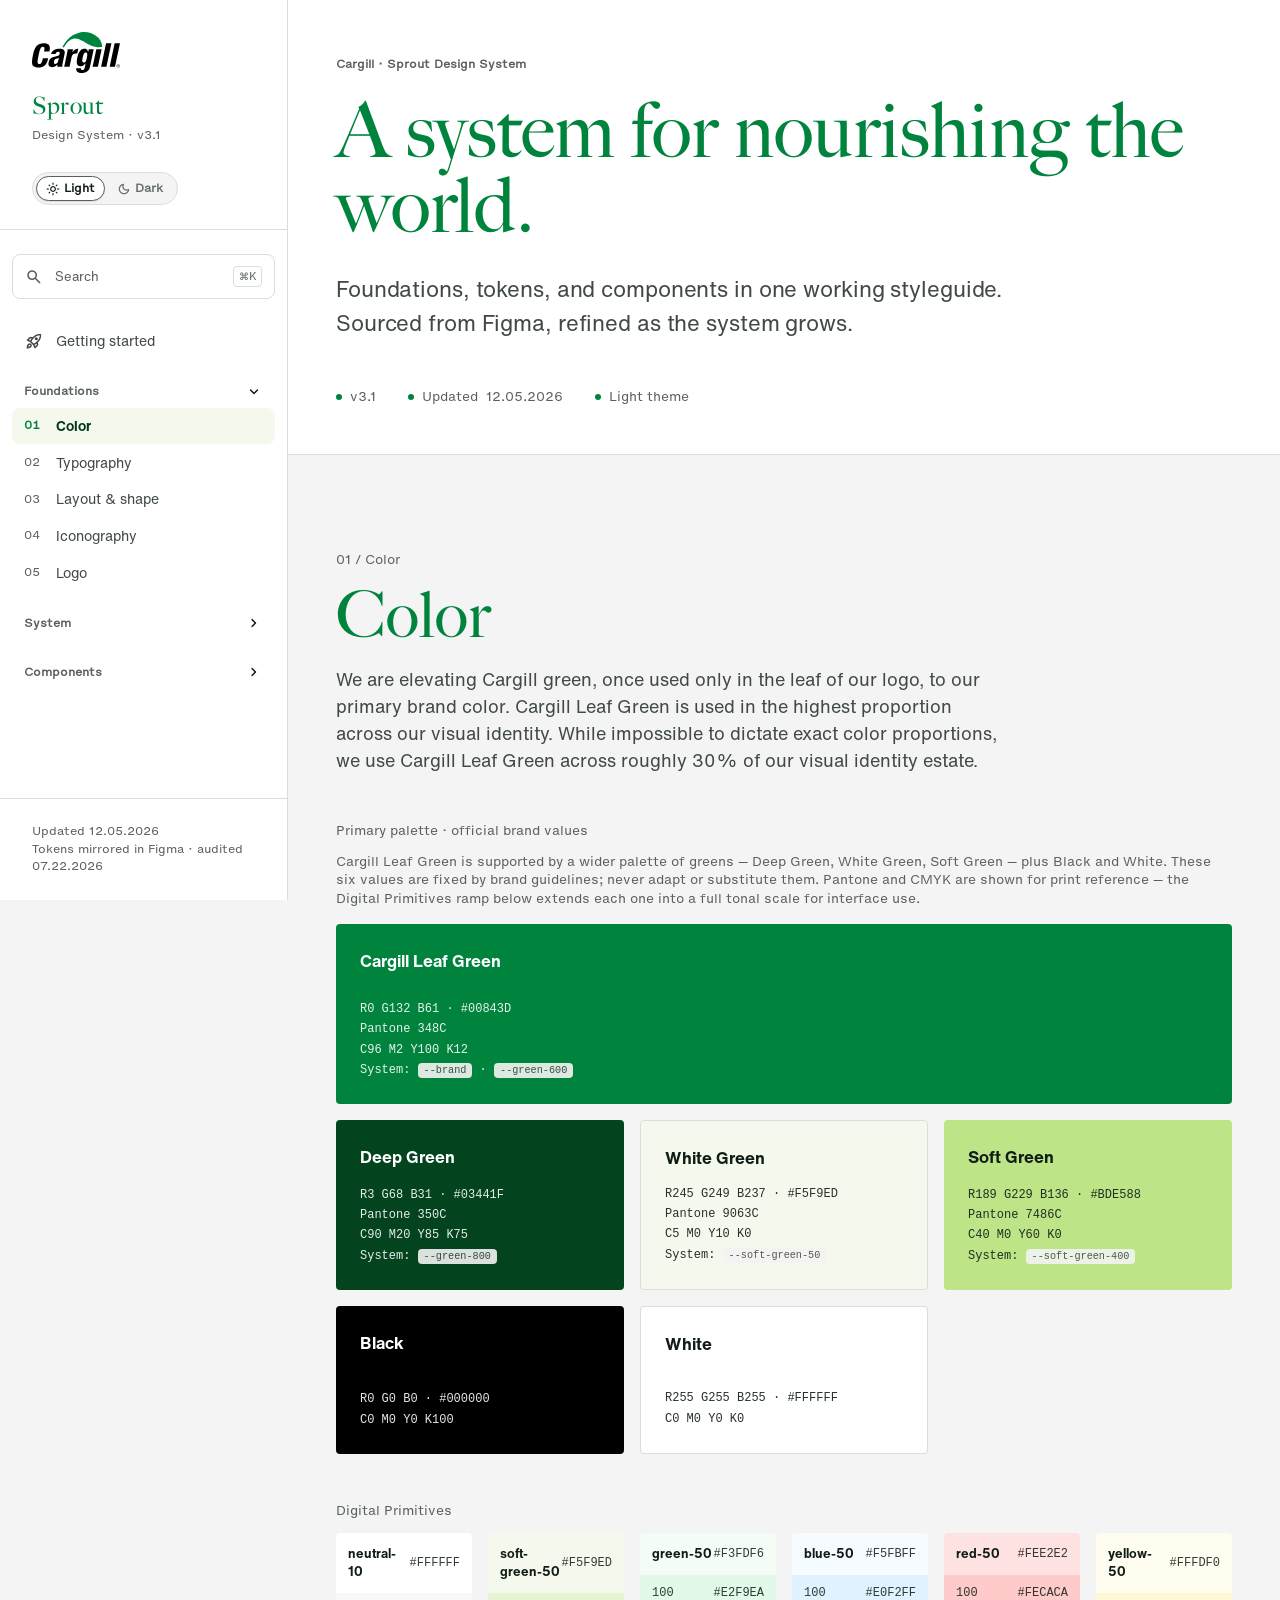
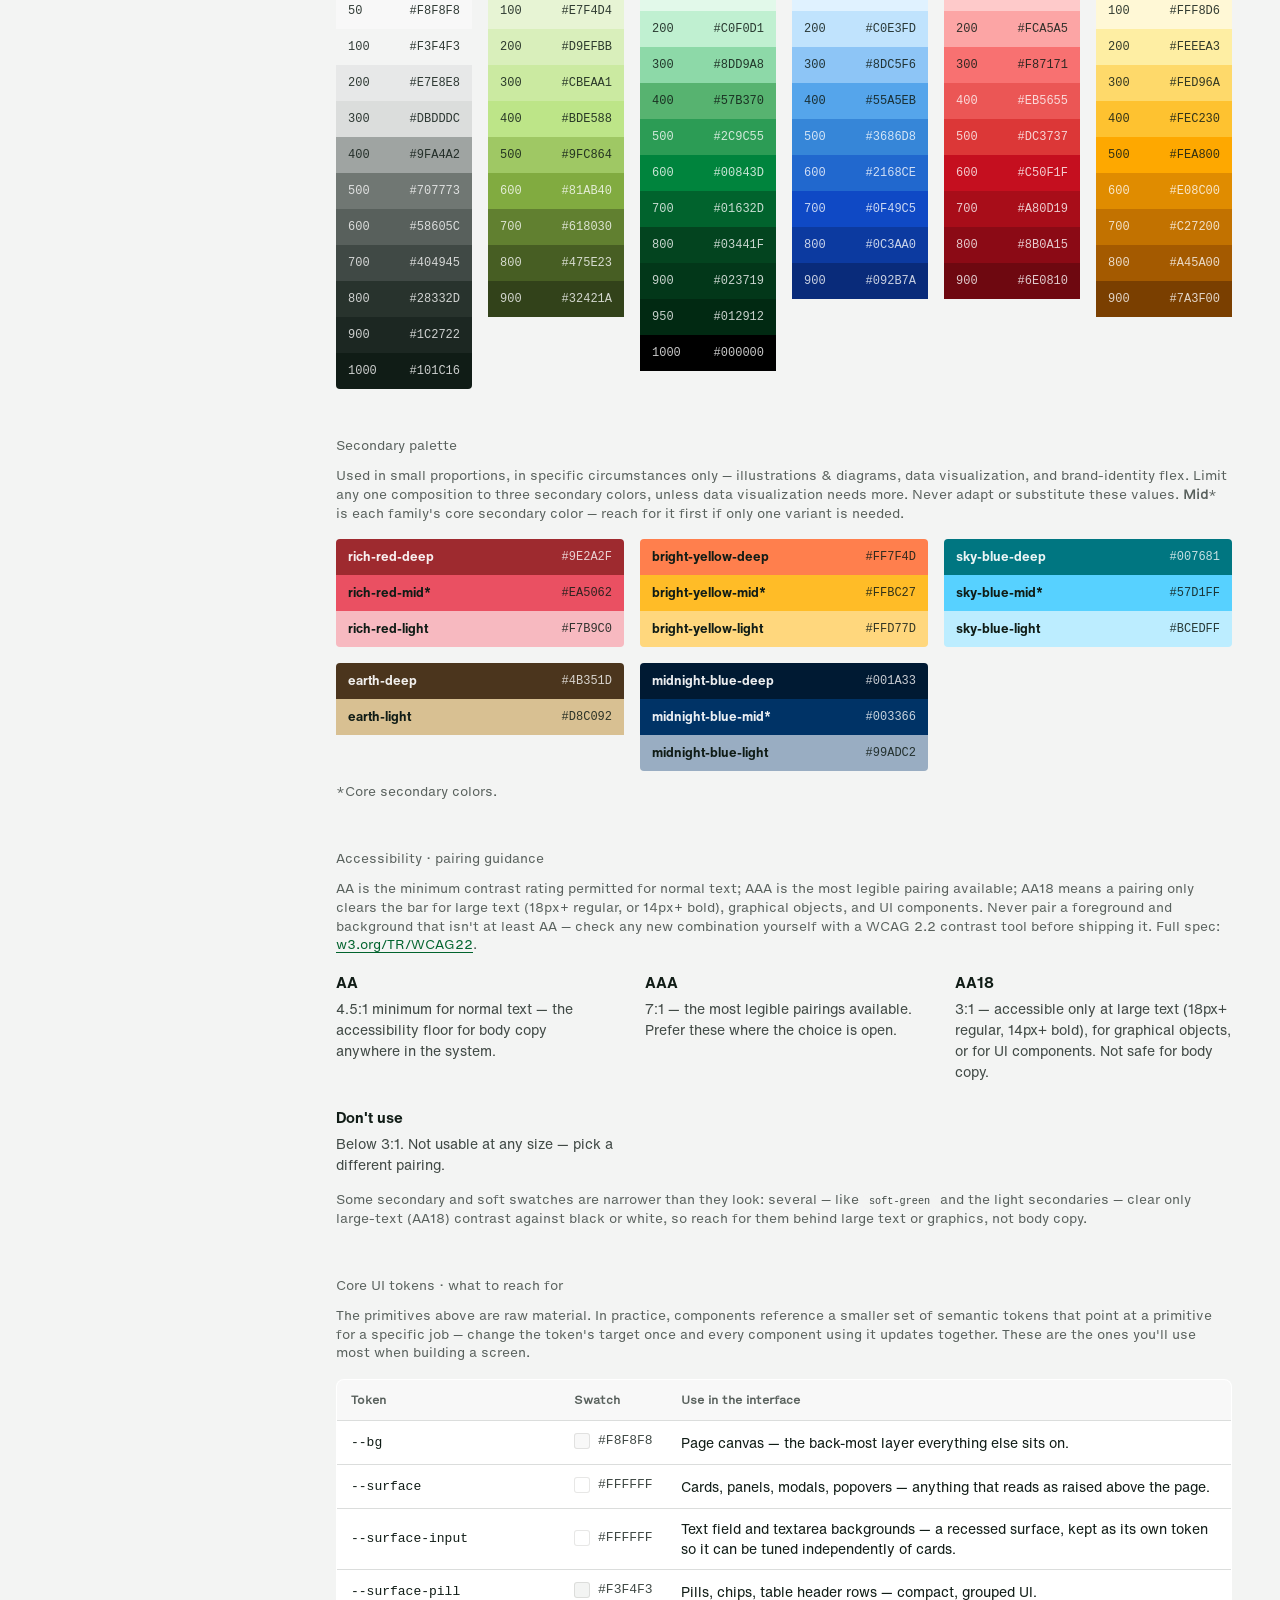
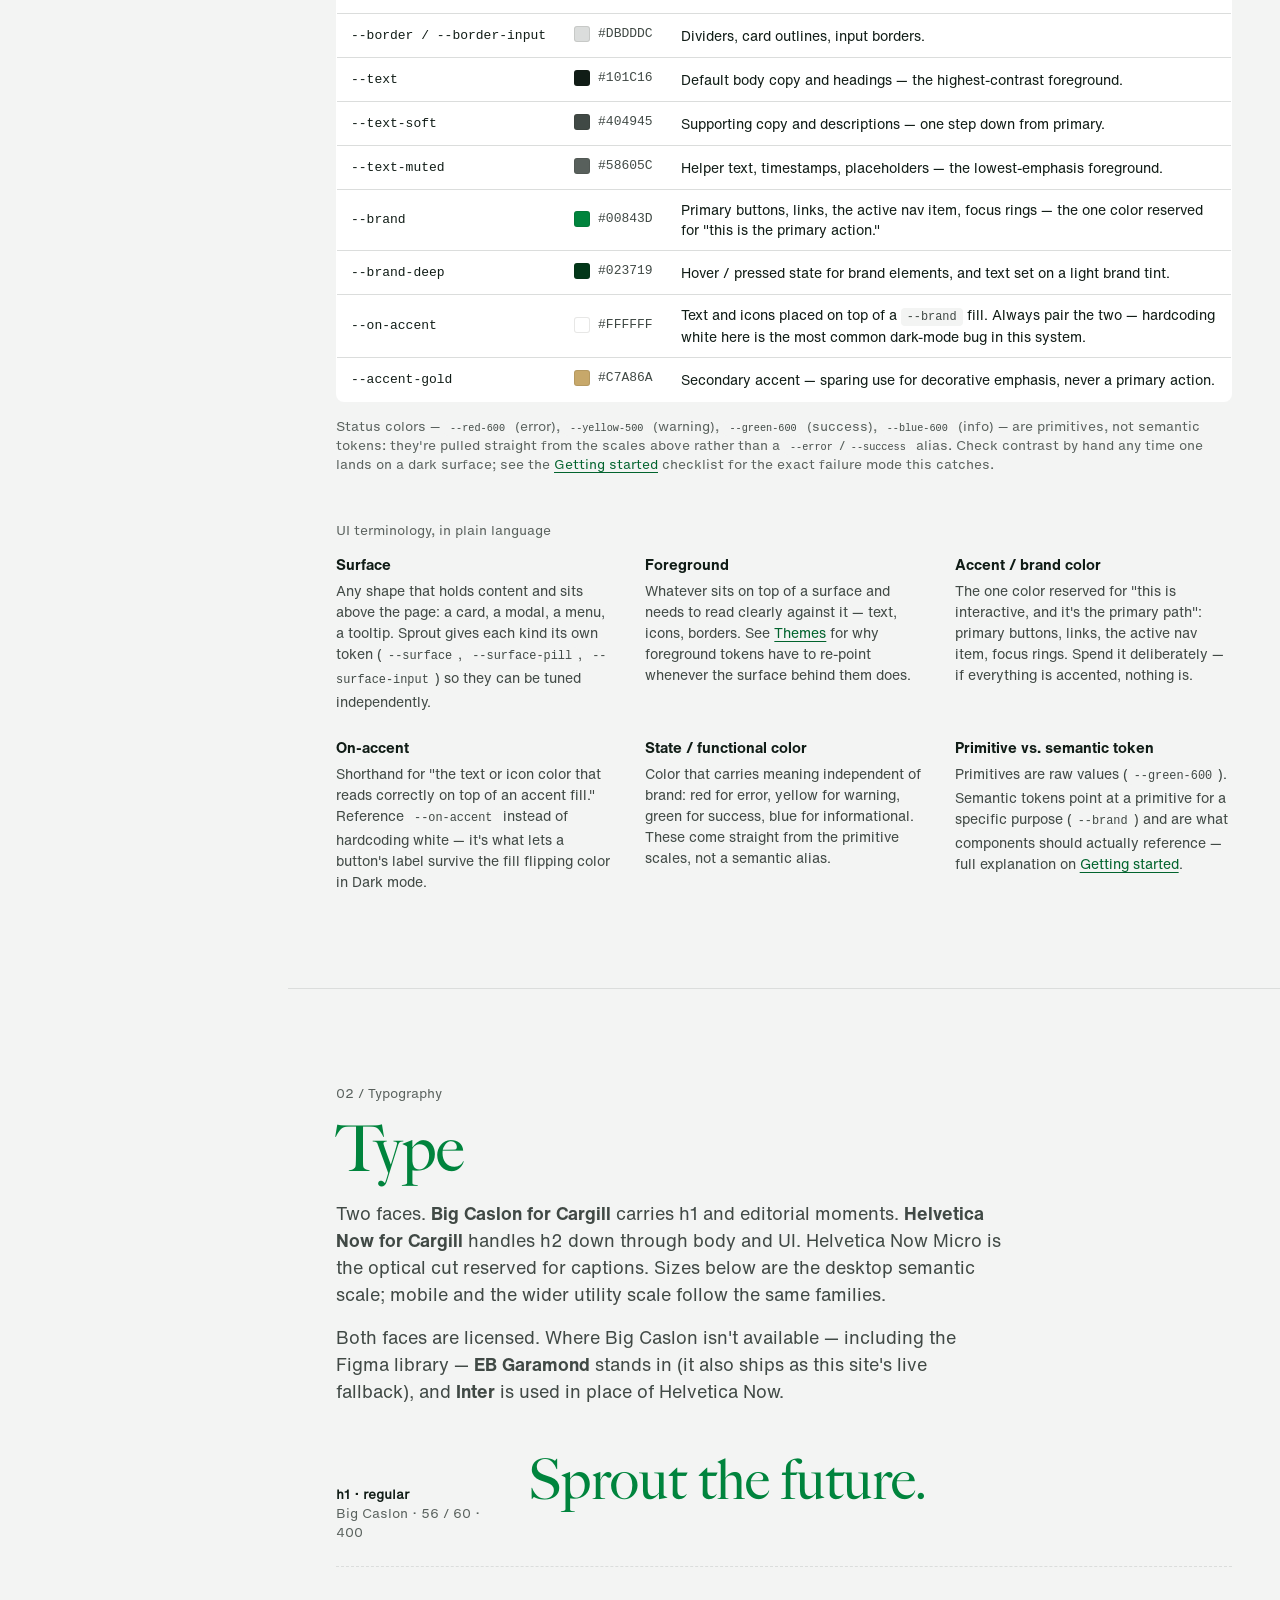
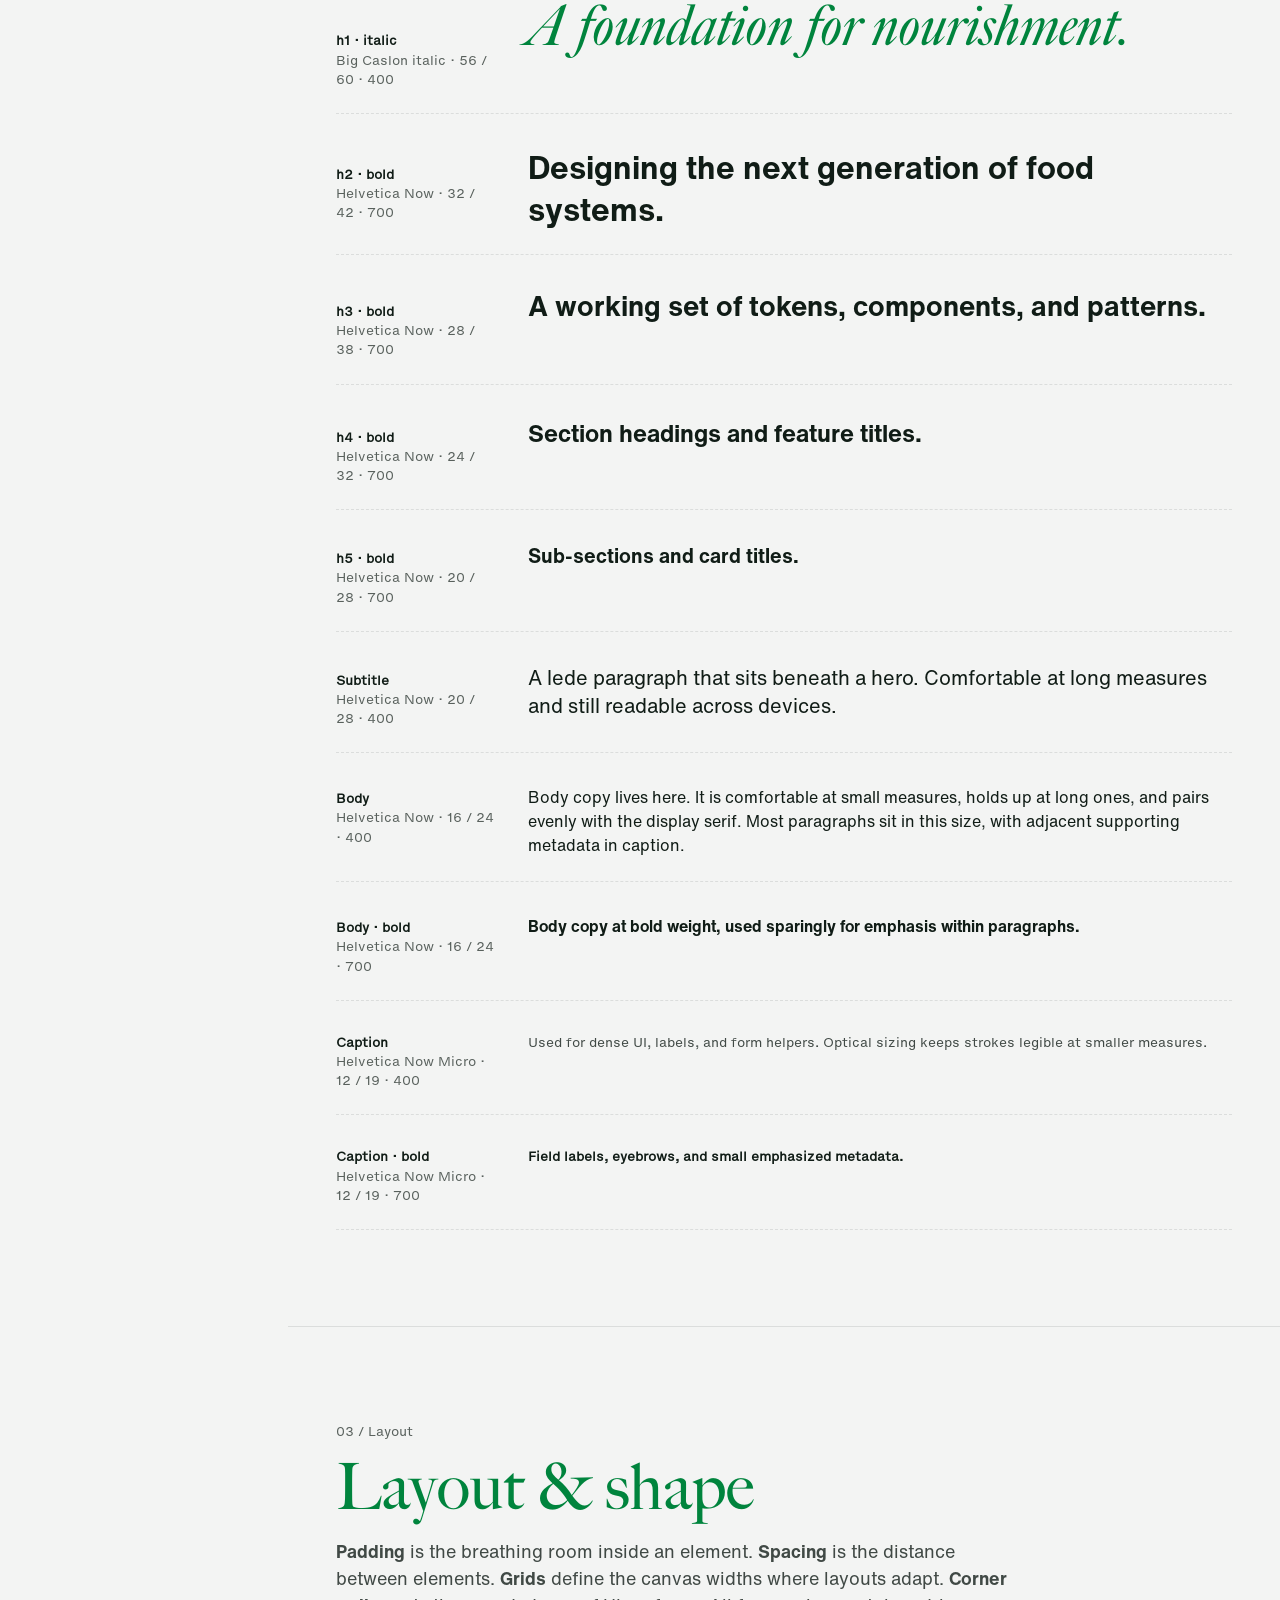
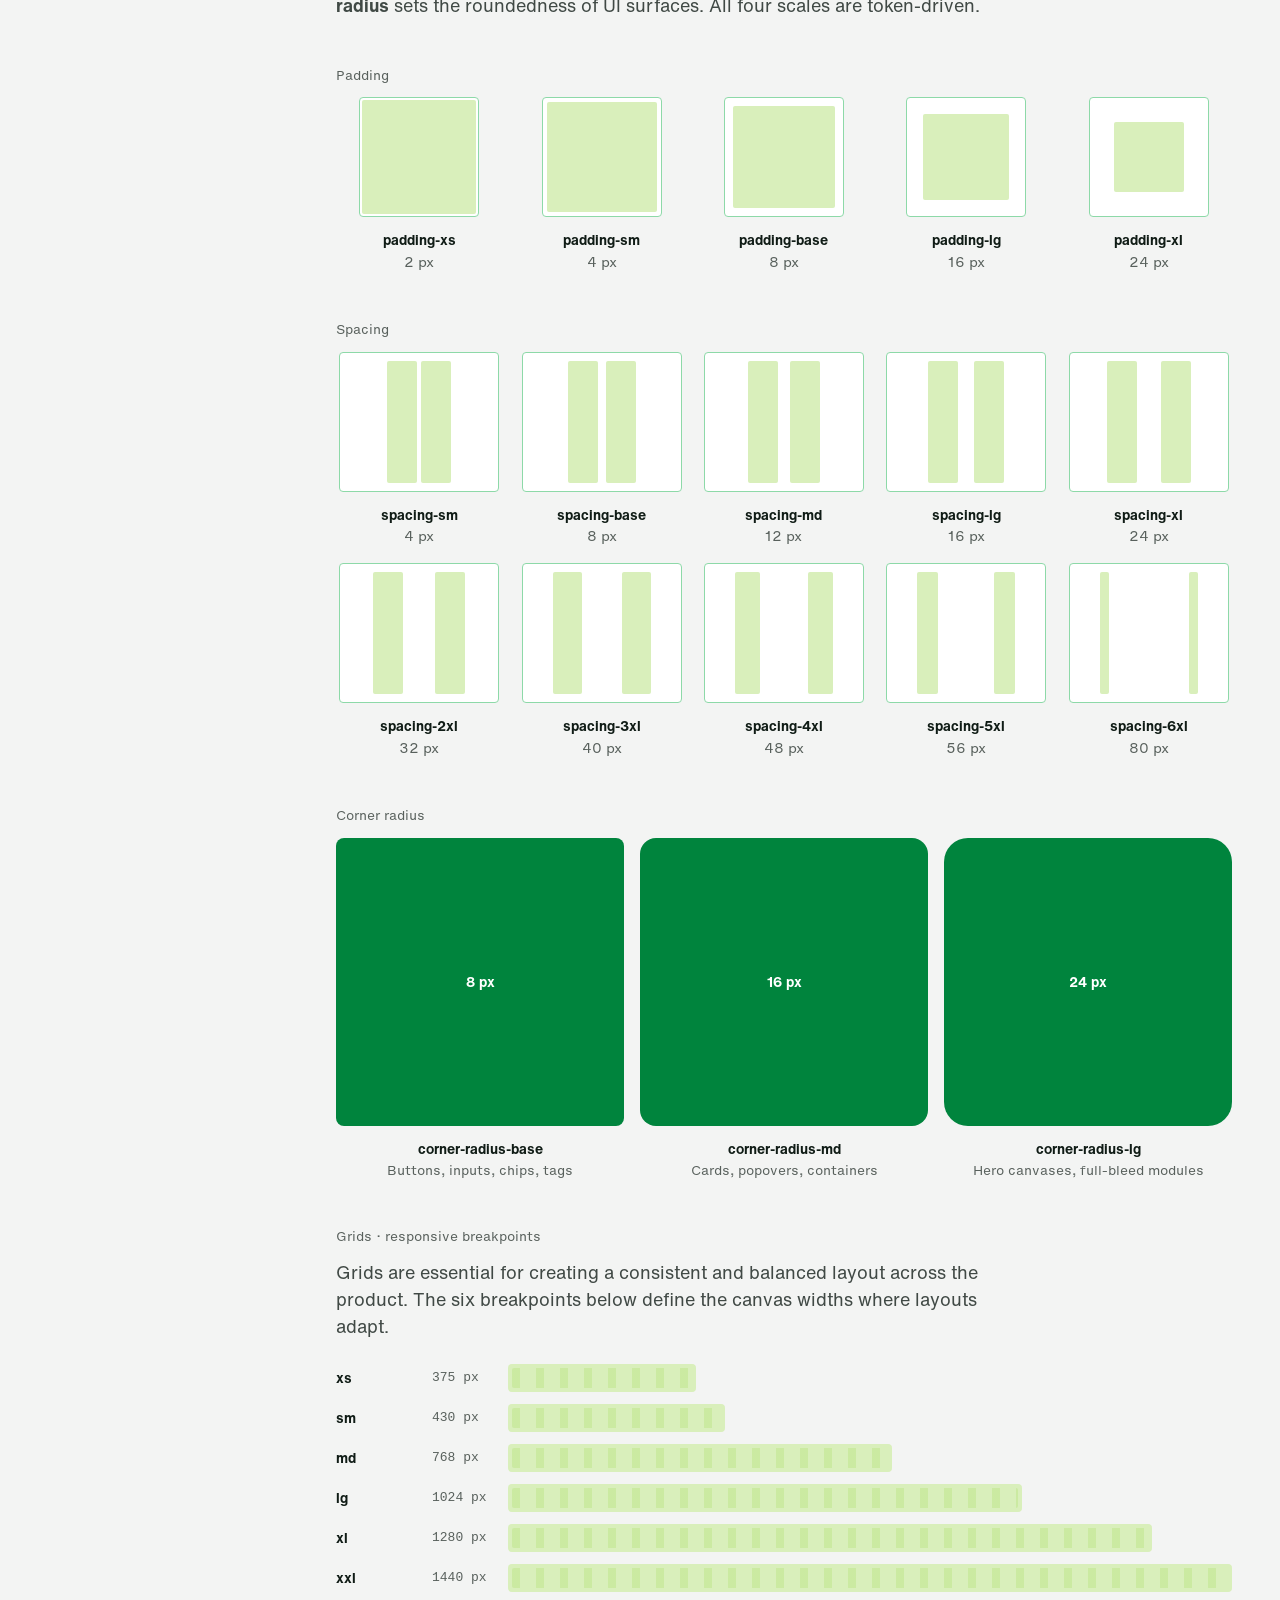
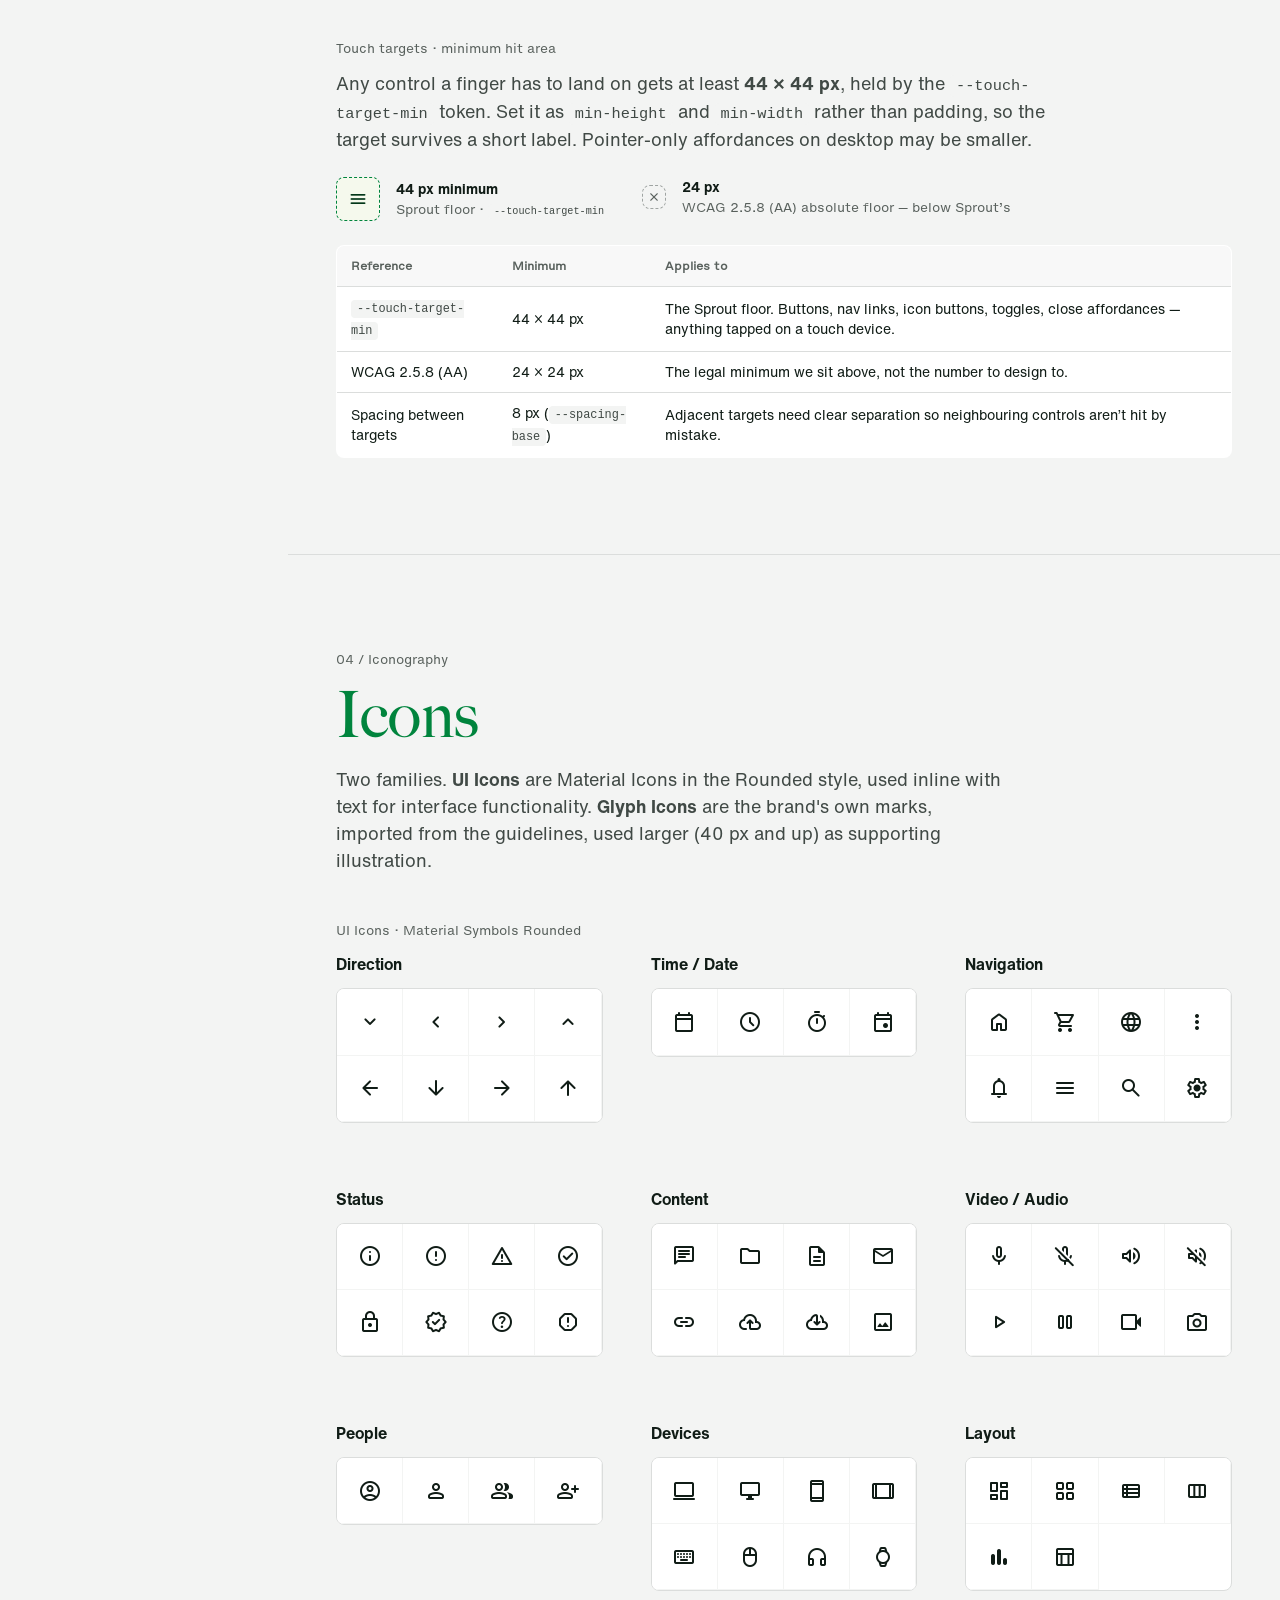
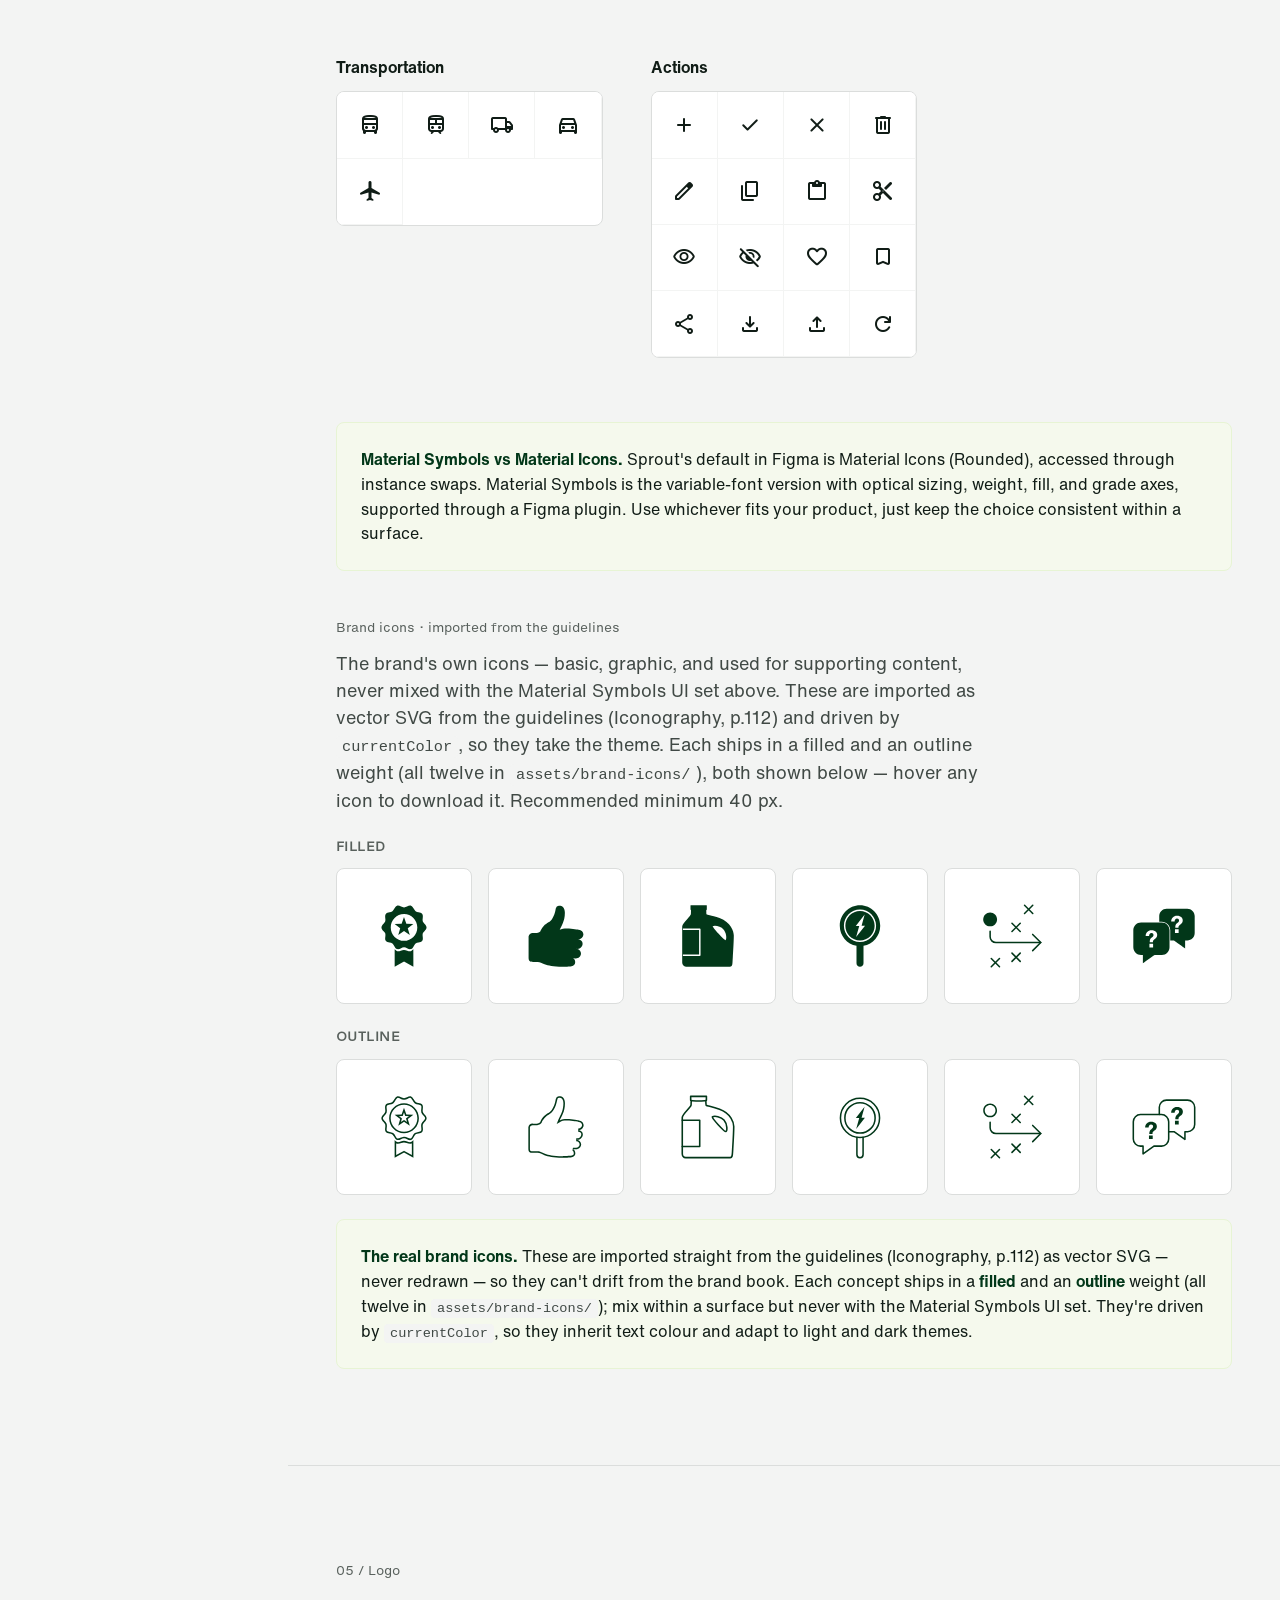
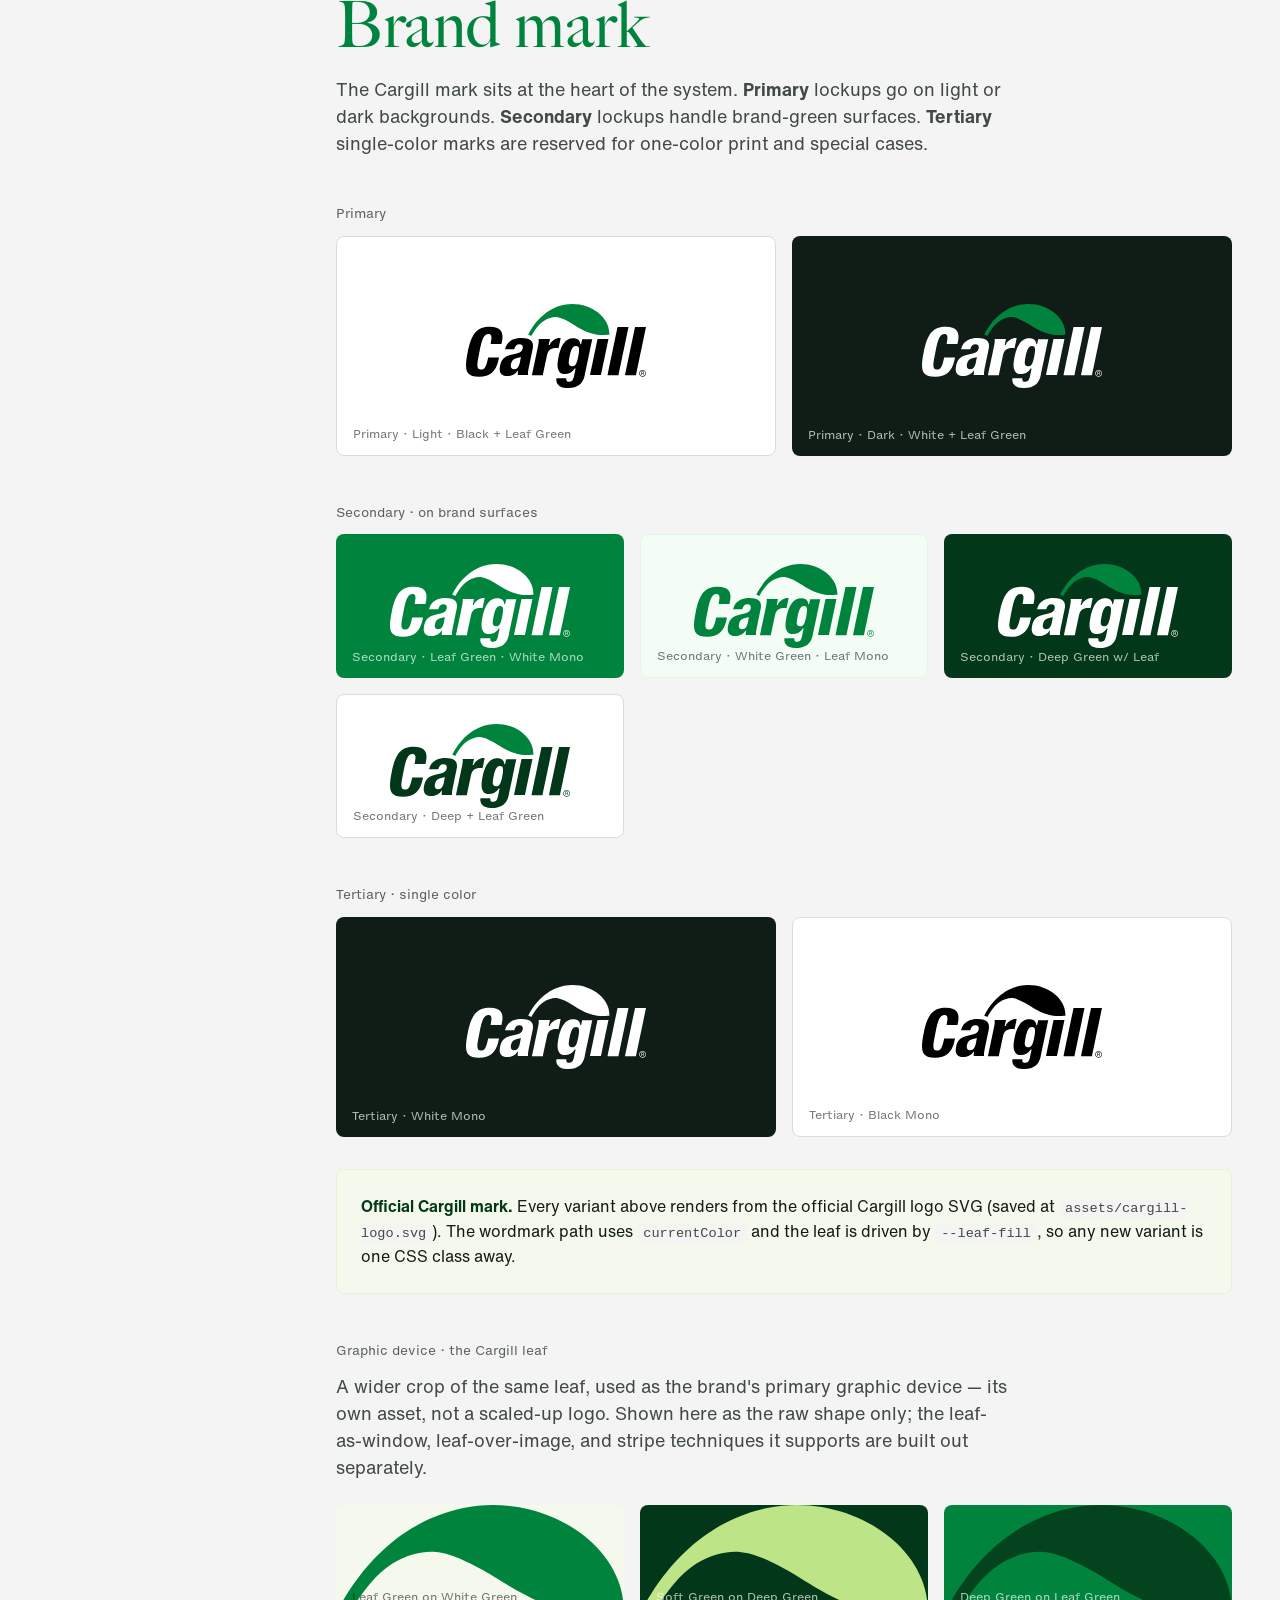
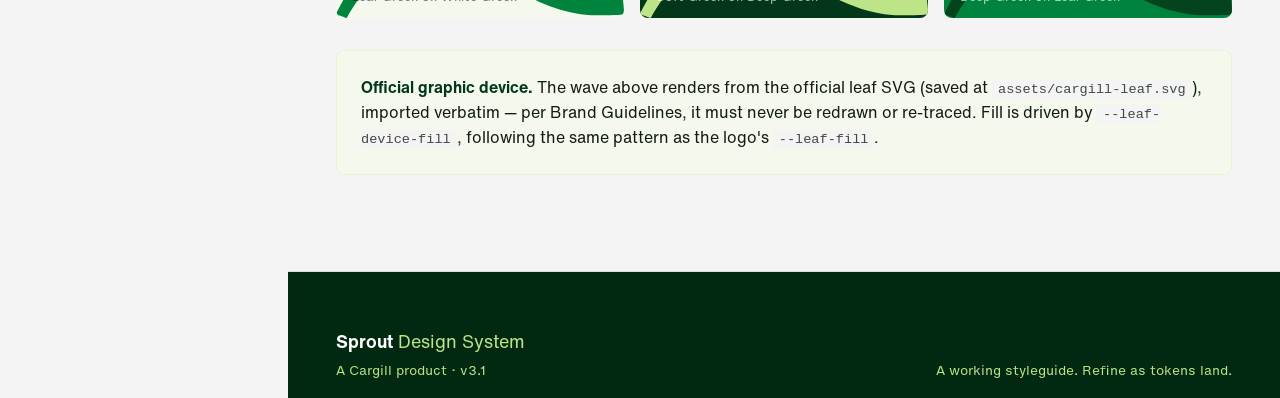
==== commit 0a181892: "Fix three copy contradictions between page text and actual content - getting-started.html: "Every ex" ====
--- a/index.html
+++ b/index.html
@@ -845,7 +845,7 @@
             <p class="section-eyebrow">04 / Iconography</p>
             <h2 class="section-title">Icons</h2>
           </div>
-          <p class="section-lede">Two families. <strong>UI Icons</strong> are Material Icons in the Rounded style, used inline with text for interface functionality. <strong>Glyph Icons</strong> are custom Cargill brand marks used larger (40 px and up) as supporting illustration.</p>
+          <p class="section-lede">Two families. <strong>UI Icons</strong> are Material Icons in the Rounded style, used inline with text for interface functionality. <strong>Glyph Icons</strong> are the brand's own marks, imported from the guidelines, used larger (40 px and up) as supporting illustration.</p>
         </div>
 
         <div class="scale-block">
@@ -1156,7 +1156,7 @@
     <div class="search-panel">
       <div class="search-input-row">
         <span class="material-symbols-rounded" aria-hidden="true">search</span>
-        <input type="text" class="search-input" id="search-input" placeholder="Search components, tokens, foundations…" autocomplete="off" role="combobox" aria-expanded="false" aria-autocomplete="list" aria-controls="search-results" aria-label="Search Sprout" />
+        <input type="text" class="search-field" id="search-input" placeholder="Search components, tokens, foundations…" autocomplete="off" role="combobox" aria-expanded="false" aria-autocomplete="list" aria-controls="search-results" aria-label="Search Sprout" />
         <kbd class="search-esc">Esc</kbd>
       </div>
       <div class="search-results" id="search-results" role="listbox" aria-label="Search results"></div>
--- a/styles.css
+++ b/styles.css
@@ -223,15 +223,20 @@
       --space-9:  var(--layout-md);
       --space-10: var(--layout-lg);
 
-      /* Corner radius, from Cargill Sprout · Foundations · Corner Radius */
+      /* Corner radius, from Cargill Sprout · Foundations · Corner Radius.
+         This is the canonical scale — always reach for these three first. */
       --corner-radius-base: 8px;
       --corner-radius-md:   16px;
       --corner-radius-lg:   24px;
 
-      /* Legacy aliases used on this page */
+      /* Two rungs the Foundations scale doesn't cover. Deliberately NOT named
+         --corner-radius-*: there was once a parallel --radius-sm/md/lg/pill
+         alias set where "md" meant 8px and "lg" meant 16px — one rung below
+         their --corner-radius- namesakes — so `var(--radius-lg)` silently gave
+         you 16px when you asked for the 24px "lg". Those two colliding aliases
+         are gone; these two survive precisely because no --corner-radius-sm or
+         --corner-radius-pill exists to be confused with. */
       --radius-sm: 4px;
-      --radius-md: var(--corner-radius-base);
-      --radius-lg: var(--corner-radius-md);
       --radius-pill: 999px;
 
       /* Type */
@@ -763,7 +768,7 @@
     .swatch {
       background: var(--surface);
       border: 1px solid var(--border);
-      border-radius: var(--radius-md);
+      border-radius: var(--corner-radius-base);
       overflow: hidden;
       display: flex;
       flex-direction: column;
@@ -1059,7 +1064,10 @@
       display: flex;
       align-items: center;
       justify-content: center;
-      color: #fff;
+      /* --on-accent, not #fff: --brand repoints to lime (#BDE588) in dark, where
+         white text measured 1.43:1 — well under WCAG AA. --on-accent flips to
+         near-black in dark, keeping the label legible on both themes. */
+      color: var(--on-accent);
       font-family: var(--font-sans);
       font-weight: 700;
       font-size: 14px;
@@ -1325,7 +1333,7 @@
       gap: 0;
       background: var(--surface);
       border: 1px solid var(--border);
-      border-radius: var(--radius-md);
+      border-radius: var(--corner-radius-base);
       overflow: hidden;
     }
     .icon-cell {
@@ -1363,7 +1371,7 @@
     .icon-note {
       background: var(--soft-green-50);
       border: 1px solid var(--soft-green-100);
-      border-radius: var(--radius-md);
+      border-radius: var(--corner-radius-base);
       padding: var(--space-5);
       display: flex;
       flex-direction: column;
@@ -1385,7 +1393,7 @@
       justify-content: center;
       background: var(--surface);
       border: 1px solid var(--border);
-      border-radius: var(--radius-md);
+      border-radius: var(--corner-radius-base);
     }
     .glyph-cell svg {
       width: 64px;
@@ -1410,7 +1418,7 @@
     }
     .logo-card {
       aspect-ratio: 2 / 1;
-      border-radius: var(--radius-md);
+      border-radius: var(--corner-radius-base);
       display: flex;
       align-items: center;
       justify-content: center;
@@ -1458,7 +1466,7 @@
        padding around it. */
     .leaf-device-card {
       aspect-ratio: 1000 / 394;
-      border-radius: var(--radius-md);
+      border-radius: var(--corner-radius-base);
       overflow: hidden;
       position: relative;
     }
@@ -1487,7 +1495,7 @@
     .brand-canvas {
       position: relative;
       overflow: hidden;
-      border-radius: var(--radius-lg);
+      border-radius: var(--corner-radius-md);
       min-height: 300px;
       padding: var(--space-7);
       display: flex;
@@ -1540,7 +1548,7 @@
        branded" container — fact sheets, detailed layouts, repeated content that would turn
        repetitive under the leaf. Two surfaces, matching the brand's own light/dark examples;
        never place the leaf device or a secondary palette color inside one (brand rule). */
-    .rounded-box { background: var(--surface); border: 1px solid var(--border); border-radius: var(--radius-lg); padding: var(--space-6); }
+    .rounded-box { background: var(--surface); border: 1px solid var(--border); border-radius: var(--corner-radius-md); padding: var(--space-6); }
     .rounded-box--deep { background: var(--surface-deep); border-color: var(--surface-deep); color: #fff; }
 
     /* Expressive stat · the big-serif-number treatment used inside a rounded box
@@ -1573,7 +1581,7 @@
        primary device. Only .leaf-window-content (the text row below) keeps padding, so the
        caption still sits clear of the card's edges. */
     .leaf-window-canvas {
-      border-radius: var(--radius-lg);
+      border-radius: var(--corner-radius-md);
       overflow: hidden;
       display: flex;
       flex-direction: column;
@@ -1649,7 +1657,7 @@
     .leaf-over-image {
       position: relative;
       overflow: hidden;
-      border-radius: var(--radius-lg);
+      border-radius: var(--corner-radius-md);
       aspect-ratio: 4 / 3;
     }
     .leaf-over-image-img {
@@ -1726,7 +1734,7 @@
     .token-tree {
       background: var(--surface);
       border: 1px solid var(--border);
-      border-radius: var(--radius-md);
+      border-radius: var(--corner-radius-base);
       padding: var(--padding-xl);
       font-family: ui-monospace, SFMono-Regular, Menlo, Consolas, monospace;
       font-size: 14px;
@@ -1763,7 +1771,7 @@
     .token-table {
       width: 100%;
       border-collapse: collapse;
-      border-radius: var(--radius-md);
+      border-radius: var(--corner-radius-base);
       overflow: hidden;
       background: var(--surface);
       border: 1px solid var(--border);
@@ -1813,7 +1821,7 @@
 
     /* Live theme demo: a small "sample component" rendered with semantic tokens */
     .theme-demo {
-      border-radius: var(--radius-md);
+      border-radius: var(--corner-radius-base);
       padding: var(--padding-xl);
       display: flex;
       flex-direction: column;
@@ -1886,7 +1894,7 @@
       gap: var(--space-7);
       padding: var(--space-6);
       background: var(--neutral-50);
-      border-radius: var(--radius-lg);
+      border-radius: var(--corner-radius-md);
     }
     .elevation-card {
       display: flex;
@@ -1896,7 +1904,7 @@
     }
     .elevation-box {
       background: var(--surface);
-      border-radius: var(--radius-md);
+      border-radius: var(--corner-radius-base);
       height: 80px;
     }
     .elevation-box--sm { box-shadow: var(--shadow-sm); }
@@ -2104,7 +2112,7 @@
       gap: var(--space-4);
     }
     .diagram-colorway-canvas {
-      border-radius: var(--radius-lg);
+      border-radius: var(--corner-radius-md);
       padding: var(--space-6);
       color: #fff;
     }
@@ -2147,7 +2155,7 @@
       width: 100%;
       box-sizing: border-box;
       border: 1.5px dashed var(--border);
-      border-radius: var(--radius-lg);
+      border-radius: var(--corner-radius-md);
       background: var(--soft-green-50);
       color: var(--text-muted);
       padding: var(--space-4);
@@ -2185,7 +2193,7 @@
       justify-content: center;
       background: var(--soft-green-50);
       border: 1px solid var(--border);
-      border-radius: var(--radius-lg);
+      border-radius: var(--corner-radius-md);
       padding: var(--space-5);
       box-sizing: border-box;
     }
@@ -2256,7 +2264,7 @@
     .photo-card { display: flex; flex-direction: column; gap: var(--space-2); }
     .photo-card-img {
       aspect-ratio: 4 / 3;
-      border-radius: var(--radius-lg);
+      border-radius: var(--corner-radius-md);
       overflow: hidden;
       border: 1px solid var(--border);
       background: var(--neutral-100);
@@ -2284,7 +2292,7 @@
     .chart-color-step {
       flex: 1 1 90px;
       min-width: 90px;
-      border-radius: var(--radius-md);
+      border-radius: var(--corner-radius-base);
       padding: var(--space-3);
       box-sizing: border-box;
       color: #fff;
@@ -2340,7 +2348,7 @@
       gap: var(--space-5);
     }
     .dataviz-card {
-      border-radius: var(--radius-lg);
+      border-radius: var(--corner-radius-md);
       padding: var(--space-6);
       display: flex;
       flex-direction: column;
@@ -2529,9 +2537,10 @@
       gap: var(--space-5);
     }
     .component {
+      grid-column: 1 / -1;
       background: var(--surface);
       border: 1px solid var(--border);
-      border-radius: var(--radius-md);
+      border-radius: var(--corner-radius-base);
       padding: var(--space-6);
       display: flex;
       flex-direction: column;
@@ -2707,7 +2716,7 @@
     .card {
       background: var(--surface);
       border: 1px solid var(--border);
-      border-radius: var(--radius-md);
+      border-radius: var(--corner-radius-base);
       overflow: hidden;
       display: flex;
       flex-direction: column;
@@ -2886,7 +2895,7 @@
     .card-expressive {
       background: var(--soft-green-50);
       border: 1px solid var(--soft-green-100);
-      border-radius: var(--radius-lg);
+      border-radius: var(--corner-radius-md);
       padding: var(--space-6);
       gap: var(--spacing-md);
     }
@@ -2942,7 +2951,7 @@
       font-size: 15px;
       padding: 12px 14px;
       border: 1px solid var(--border);
-      border-radius: var(--radius-md);
+      border-radius: var(--corner-radius-base);
       background: #fff;
       color: var(--text);
       transition: border-color 120ms ease, box-shadow 120ms ease;
@@ -2950,7 +2959,7 @@
     .field input:focus {
       outline: none;
       border-color: var(--brand);
-      box-shadow: 0 0 0 3px var(--soft-green-100);
+      box-shadow: 0 0 0 3px var(--soft-green-200);
     }
     .field-hint {
       font-family: var(--font-micro);
@@ -2989,7 +2998,7 @@
 
     .accordion-item {
       background: var(--surface);
-      border-radius: var(--radius-md);
+      border-radius: var(--corner-radius-base);
       overflow: hidden;
     }
     .accordion--borderless .accordion-item + .accordion-item {
@@ -3021,7 +3030,7 @@
     .accordion-item > summary:focus-visible {
       outline: none;
       box-shadow: inset 0 0 0 2px var(--brand);
-      border-radius: var(--radius-md);
+      border-radius: var(--corner-radius-base);
     }
     .accordion-item > summary .material-symbols-rounded {
       font-size: 20px;
@@ -3046,7 +3055,7 @@
     .alert-stack {
       background: var(--surface);
       border: 1px solid var(--border);
-      border-radius: var(--radius-md);
+      border-radius: var(--corner-radius-base);
       overflow: hidden;
       display: flex;
       flex-direction: column;
@@ -3122,7 +3131,7 @@
 
     /* Container · structural panel that groups other components */
     .container-box {
-      border-radius: var(--radius-md);
+      border-radius: var(--corner-radius-base);
       padding: var(--padding-xl);
       display: flex;
       flex-direction: column;
@@ -3232,7 +3241,7 @@
       padding: 6px 8px 6px 12px;
       background: var(--surface);
       border: 1px solid var(--neutral-300);
-      border-radius: var(--radius-sm);
+      border-radius: var(--corner-radius-base);
       transition: border-color 120ms ease, box-shadow 120ms ease;
     }
     .date-input:hover { border-color: var(--brand); }
@@ -3342,7 +3351,7 @@
     /* Themed wrappers */
     .breadcrumb-row {
       padding: var(--padding-lg) var(--padding-xl);
-      border-radius: var(--radius-md);
+      border-radius: var(--corner-radius-base);
       background: var(--surface);
       border: 1px solid var(--border);
     }
@@ -3554,7 +3563,7 @@
     .auth-card {
       background: var(--surface);
       border: 1px solid var(--border);
-      border-radius: var(--radius-md);
+      border-radius: var(--corner-radius-base);
       padding: var(--padding-xl);
       display: flex;
       flex-direction: column;
@@ -3602,7 +3611,7 @@
       width: 100%;
       padding: 9px 12px;
       border: 1px solid var(--neutral-300);
-      border-radius: var(--radius-sm);
+      border-radius: var(--corner-radius-base);
       background: var(--surface);
       font-family: var(--font-sans);
       font-size: 15px;
@@ -3612,7 +3621,7 @@
     .auth-card-input:focus {
       outline: none;
       border-color: var(--brand);
-      box-shadow: 0 0 0 3px var(--soft-green-100);
+      box-shadow: 0 0 0 3px var(--soft-green-200);
     }
     .auth-card-field--error .auth-card-input { border-color: var(--red-600); }
 
@@ -3721,7 +3730,7 @@
       padding: 6px 8px 6px 12px;
       background: var(--surface);
       border: 1px solid var(--neutral-300);
-      border-radius: var(--radius-sm);
+      border-radius: var(--corner-radius-base);
       cursor: text;
       transition: border-color 120ms ease, box-shadow 120ms ease;
       position: relative;
@@ -4052,6 +4061,12 @@
       grid-template-columns: 1fr 1fr;
       gap: var(--spacing-md);
     }
+    /* Grid items default to min-width:auto — a content-based floor. An <input>'s
+       intrinsic width (~178px) plus the wrap's padding and border floors each
+       column at 204px, so two 1fr columns refuse to shrink below 420px and
+       overflow any narrower modal. min-width:0 lets 1fr actually divide the
+       space; .input-el's own min-width:0 only frees it inside the flex wrap. */
+    .modal-form-row > * { min-width: 0; }
     .modal-textarea {
       width: 100%;
       min-height: 80px;
@@ -4434,15 +4449,21 @@
       max-width: 640px;
       text-align: center;
     }
+    /* The real #cargill-leaf-device symbol, not a traced approximation. Sized past
+       the canvas (140%, offset -20%) so both tips extend beyond the frame per the
+       brand's scale rule — .hero-component's overflow:hidden does the cropping.
+       Fill comes through --leaf-device-fill, the same hook the device uses
+       everywhere else. Never set preserveAspectRatio="none" here: stretching the
+       leaf out of proportion is explicitly disallowed. */
     .hero-component--brand-leaf {
       position: absolute;
       bottom: -1px;
-      left: 0;
-      right: 0;
-      width: 100%;
+      left: -20%;
+      width: 140%;
       height: auto;
       z-index: 0;
       opacity: 0.55;
+      --leaf-device-fill: var(--brand);
     }
     .hero-component-content {
       position: relative;
@@ -5587,7 +5608,13 @@
       flex-shrink: 0;
     }
     .search-input-row .material-symbols-rounded { font-size: 20px; }
-    .search-input {
+    /* The Cmd+K palette's bare text input. Named .search-field, NOT .search-input:
+       .search-input is the Search Input *component* (a bordered, filled <label>
+       wrapper) defined above. Both were once called .search-input at equal
+       specificity, so this rule — being later — stripped the component's border
+       and background everywhere, while the component's flex/padding/min-height
+       leaked onto this input. Keep the two names distinct. */
+    .search-field {
       flex: 1;
       min-width: 0;
       border: none;
@@ -5597,7 +5624,7 @@
       font-size: 16px;
       color: var(--text);
     }
-    .search-input::placeholder { color: var(--text-muted); }
+    .search-field::placeholder { color: var(--text-muted); }
     .search-esc {
       font-family: var(--font-micro);
       font-size: 10px;
@@ -5852,7 +5879,7 @@
       gap: var(--spacing-md);
       padding: var(--space-7) var(--space-6);
       border: 1px dashed var(--border);
-      border-radius: var(--radius-md);
+      border-radius: var(--corner-radius-base);
     }
     .empty-state-icon {
       width: 56px;
@@ -5904,3 +5931,47 @@
     }
     .checklist-item strong { color: var(--text); }
 
+    /* ---------- Keyboard focus · completing the set ----------
+       These 26 controls all shipped with :hover styling but no focus style at
+       all, so a keyboard user could reach them with no visible indication —
+       .tab and .pagination-btn being the highest-traffic. They now use the same
+       ring the other 16 interactive components already use
+       (0 0 0 3px var(--soft-green-200)), which --soft-green-200 is repointed for
+       in dark so the ring stays visible on dark surfaces.
+       :focus-visible, not :focus — the ring should appear for keyboard
+       navigation without firing on mouse-down. */
+    .tab:focus-visible,
+    .pagination-btn:focus-visible,
+    .segmented-btn:focus-visible,
+    .tree-item:focus-visible,
+    .search-result-item:focus-visible,
+    .combobox-option:focus-visible,
+    .rating-star:focus-visible,
+    .carousel-nav:focus-visible,
+    .carousel-mini-nav:focus-visible,
+    .carousel-thumb:focus-visible,
+    .carousel-dot:focus-visible,
+    .marquee-controlled-nav:focus-visible,
+    .number-input-btn:focus-visible,
+    .input-suffix-btn:focus-visible,
+    .file-upload:focus-visible,
+    .date-input-trigger:focus-visible,
+    .auth-card-eye:focus-visible,
+    .container-box-action:focus-visible,
+    .icon-cell:focus-visible,
+    .alert-close:focus-visible,
+    .banner-close:focus-visible,
+    .modal-close:focus-visible,
+    .toast-close:focus-visible,
+    .snackbar-close:focus-visible,
+    .chip-close:focus-visible,
+    .search-clear:focus-visible {
+      outline: none;
+      box-shadow: 0 0 0 3px var(--soft-green-200);
+      border-radius: var(--radius-sm);
+    }
+    /* Round controls keep their own silhouette rather than the shared 4px */
+    .chip-close:focus-visible,
+    .carousel-dot:focus-visible,
+    .rating-star:focus-visible { border-radius: var(--radius-pill); }
+
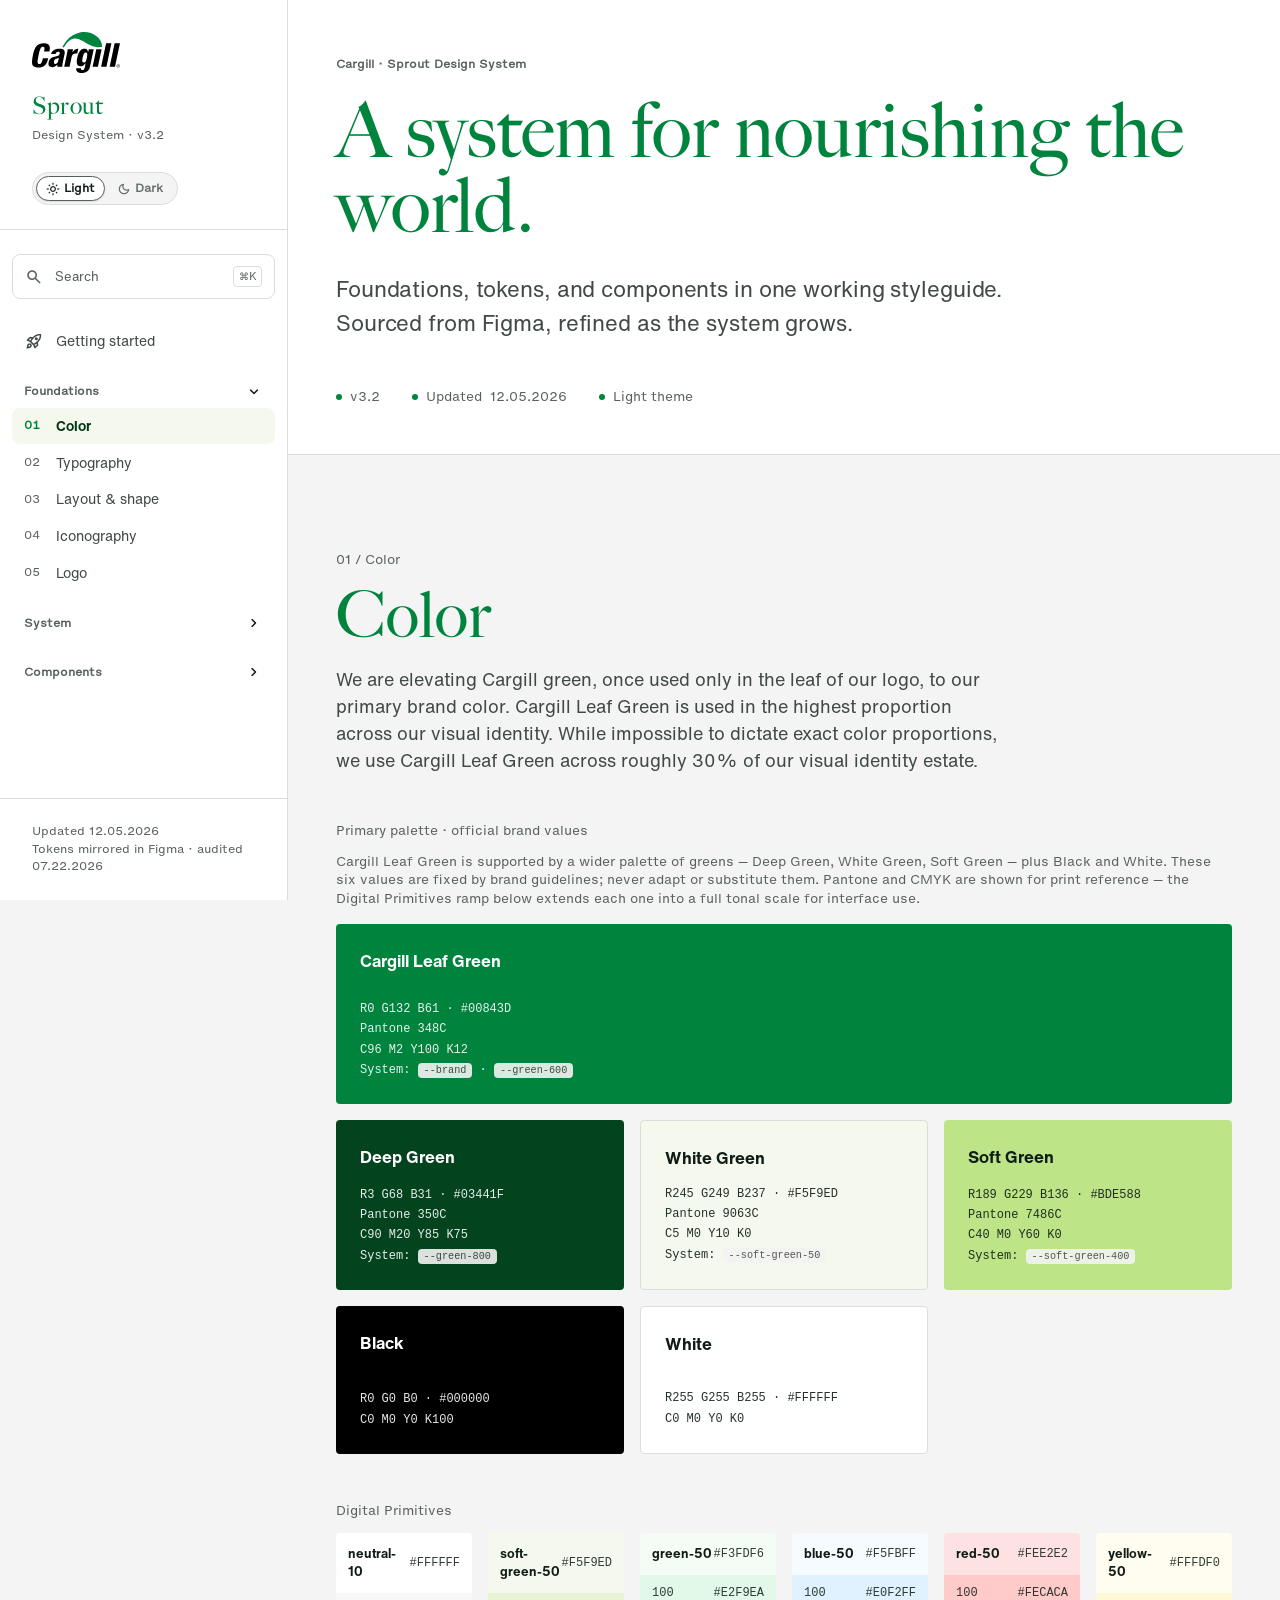
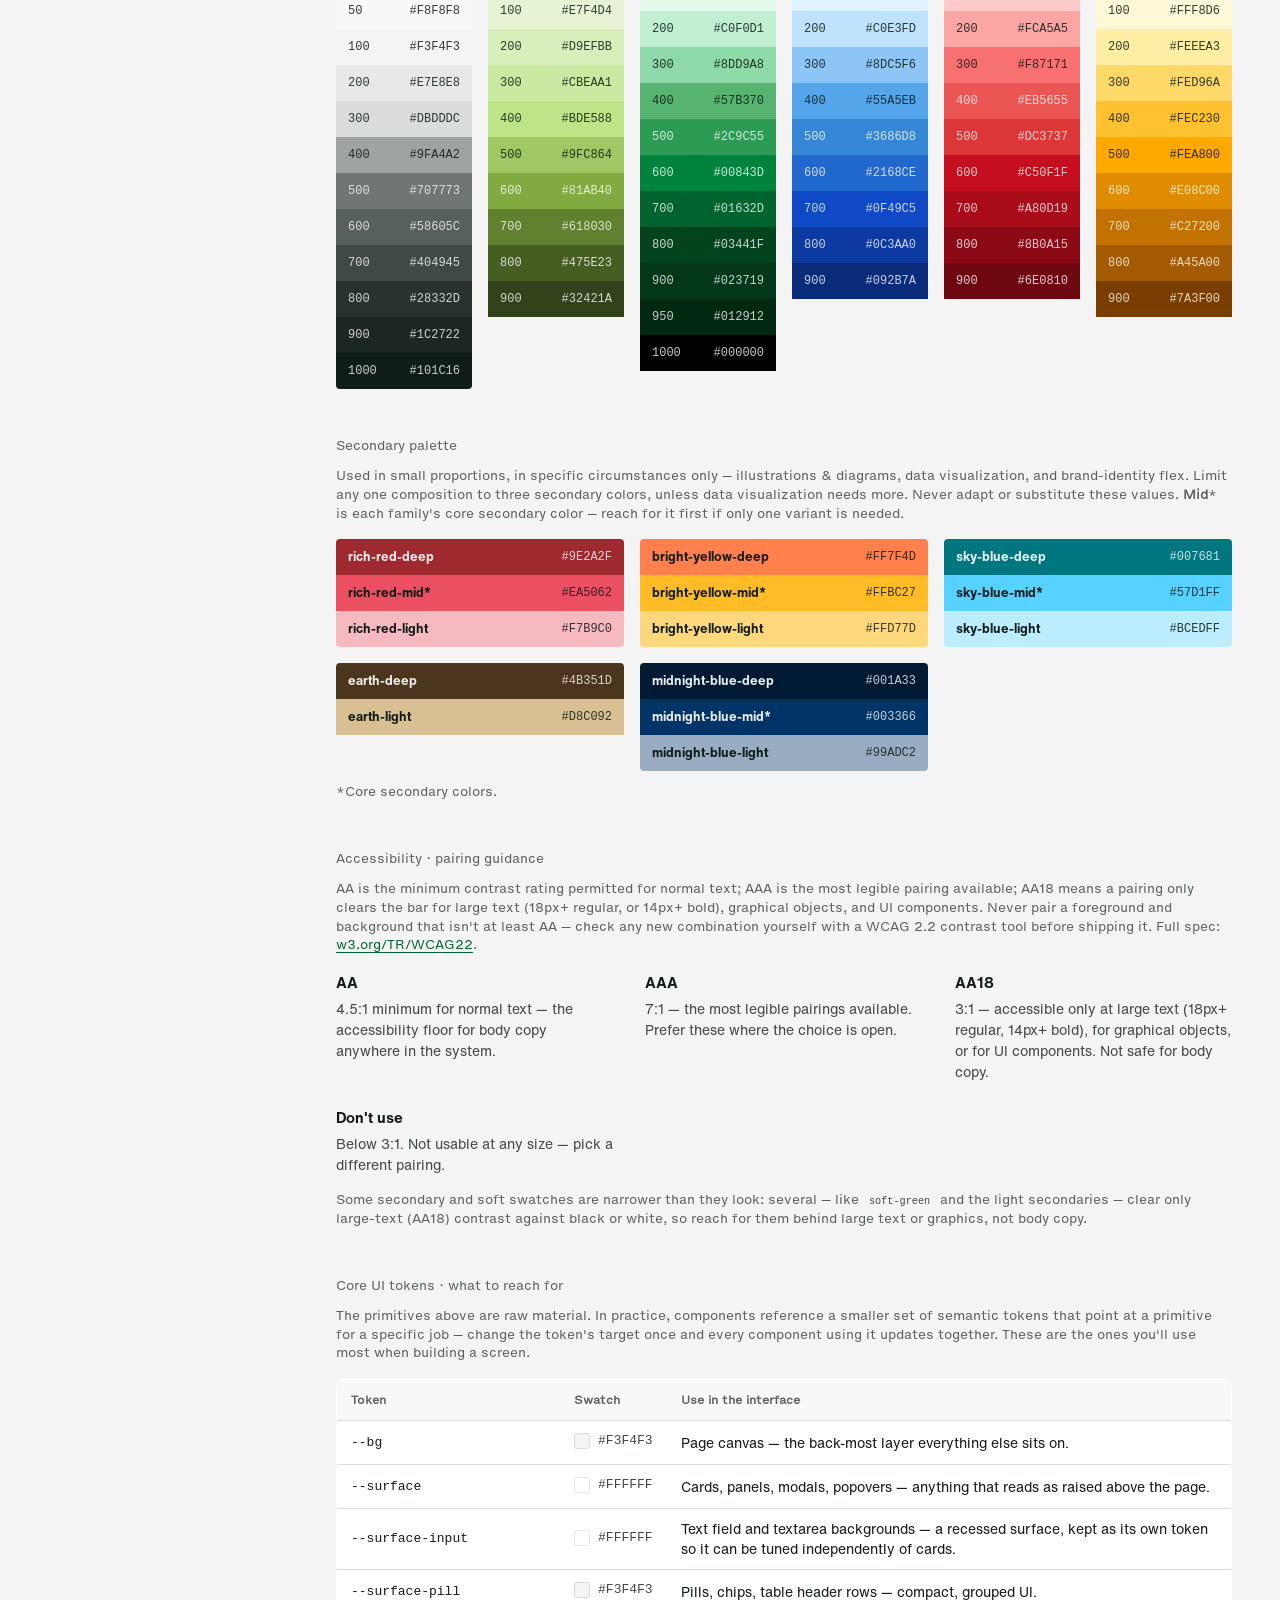
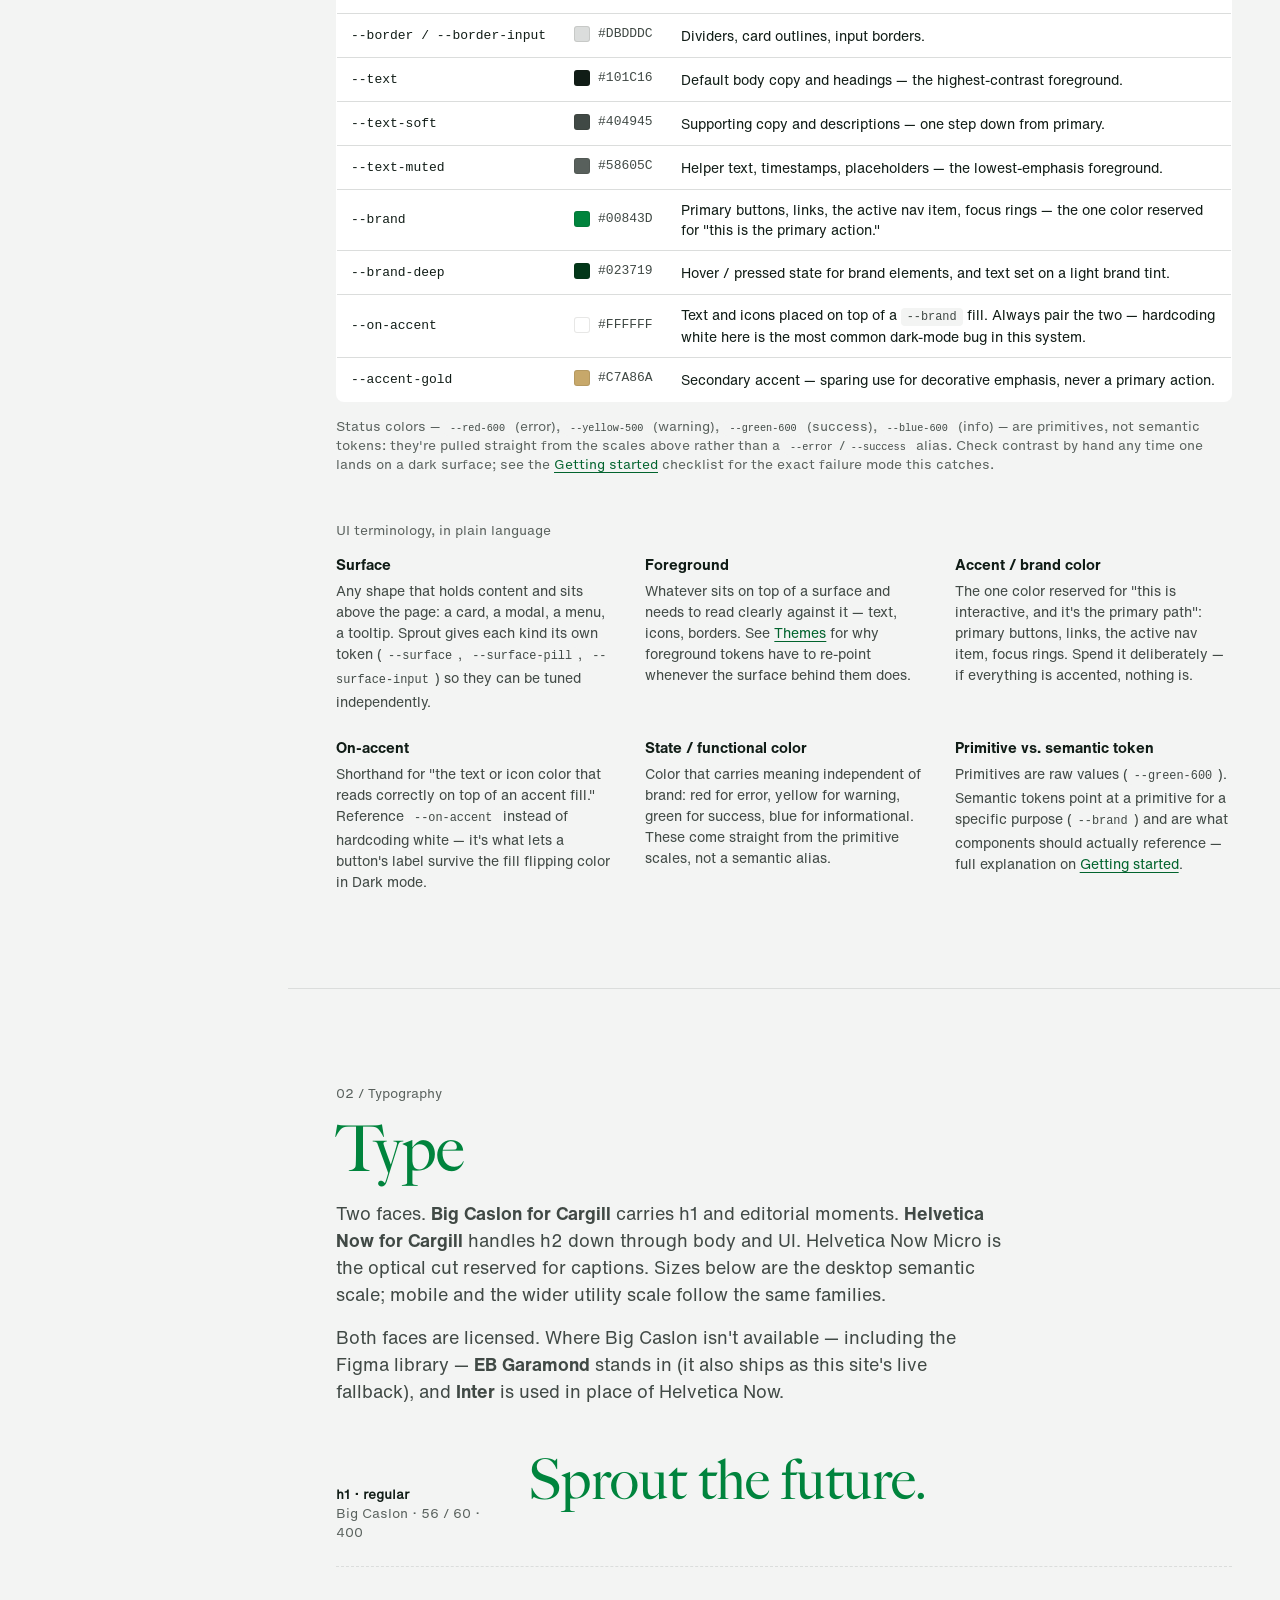
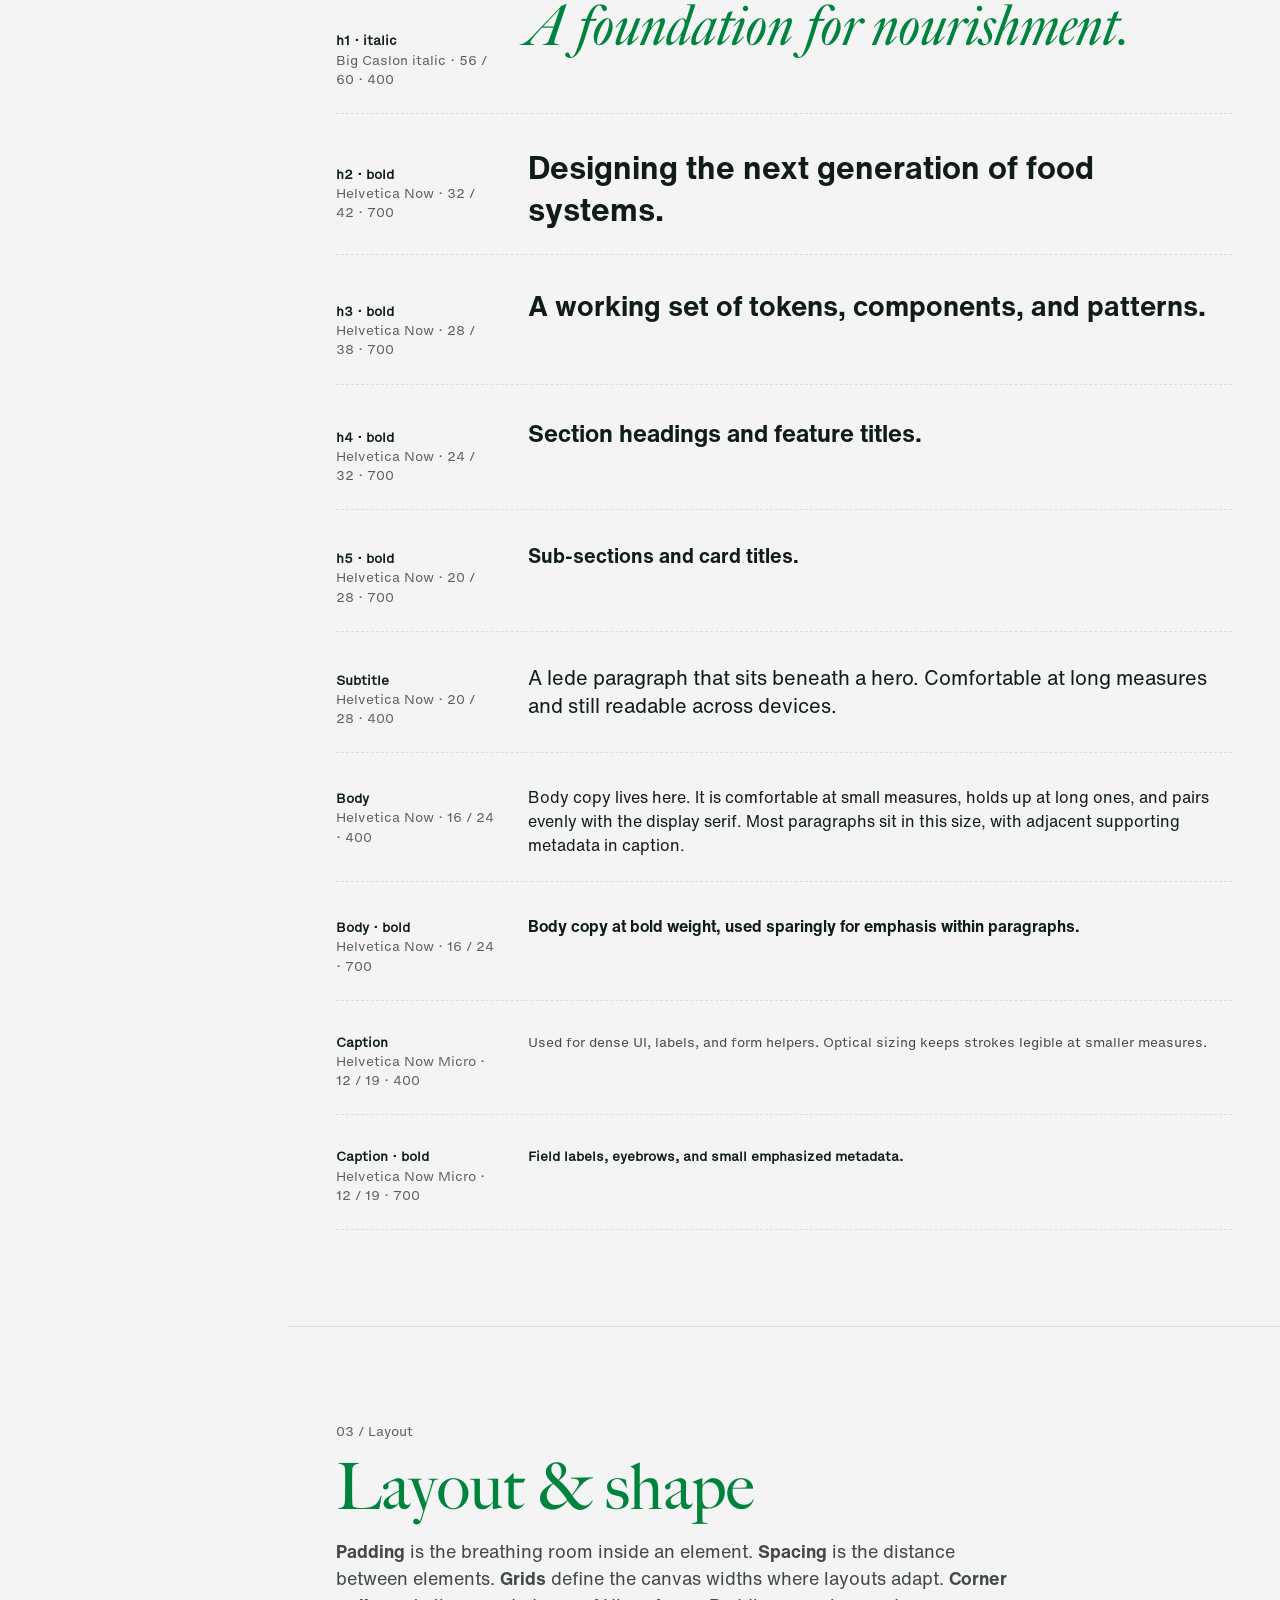
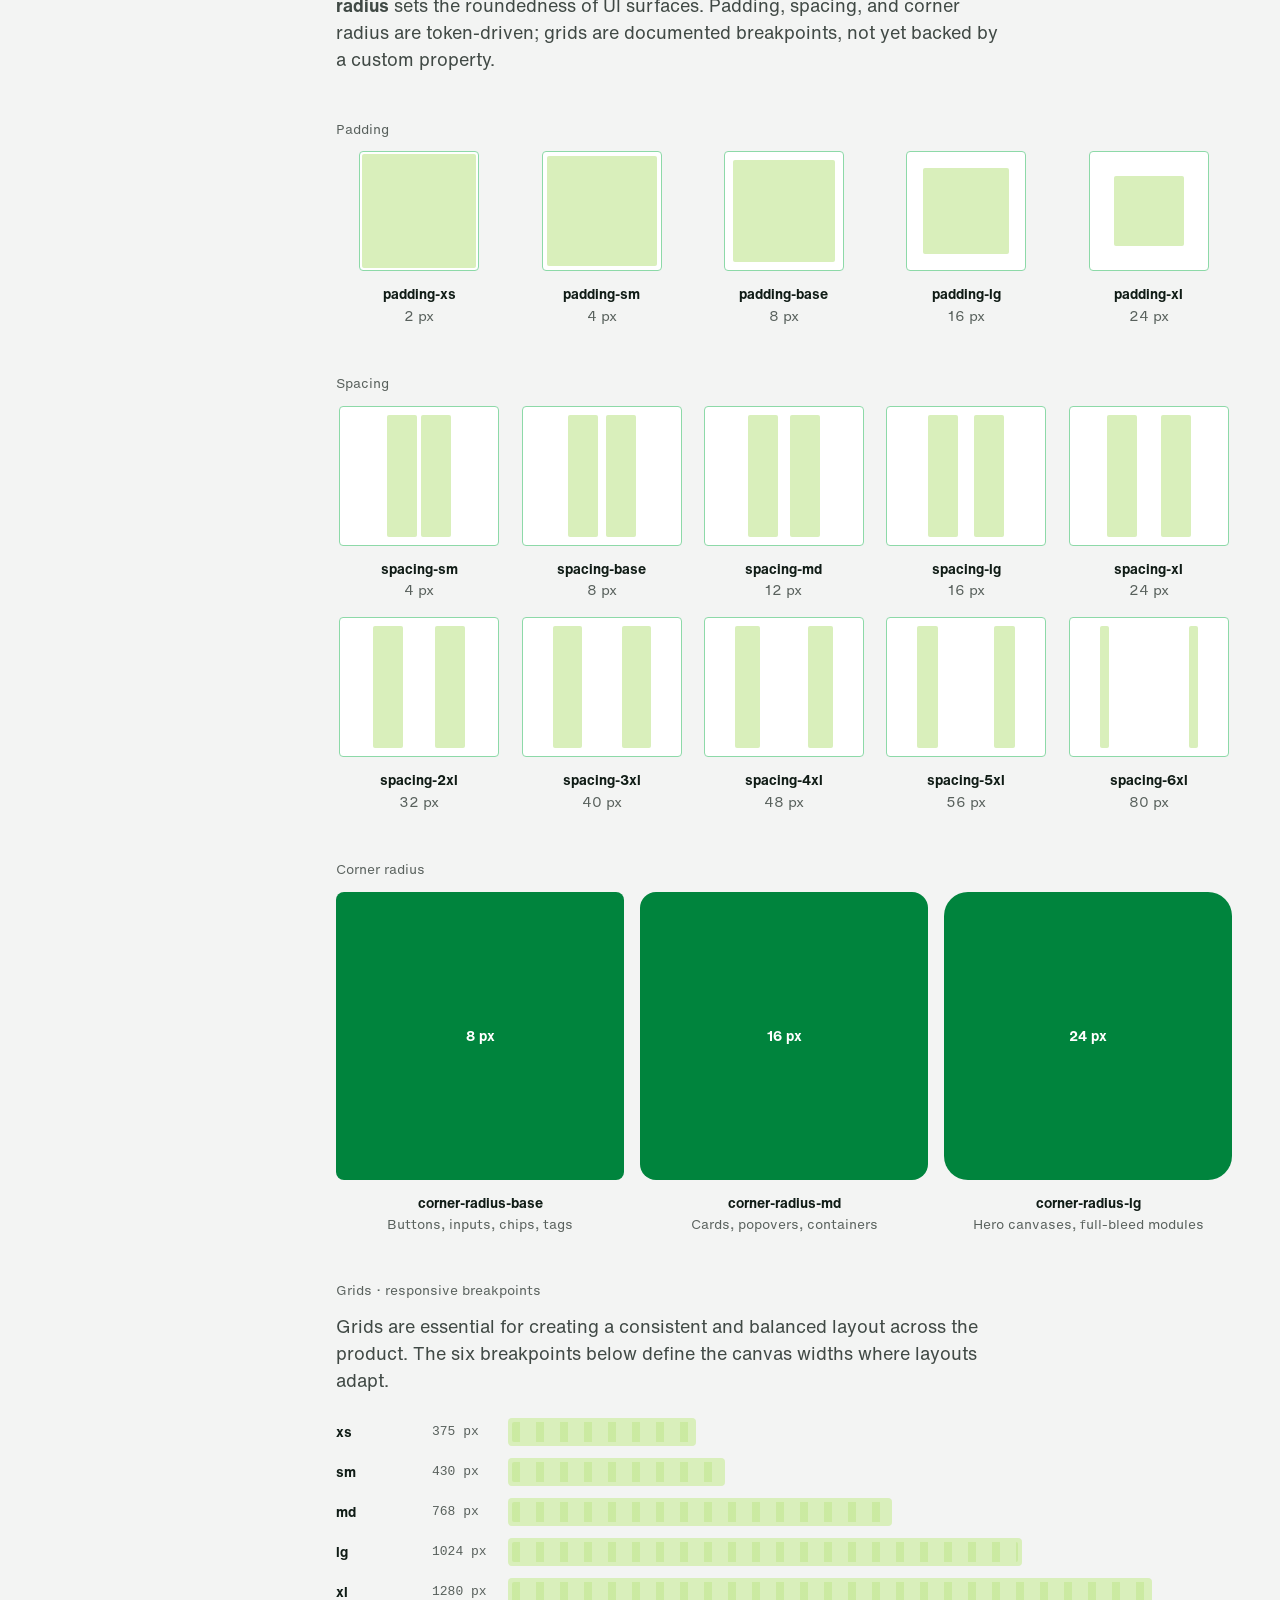
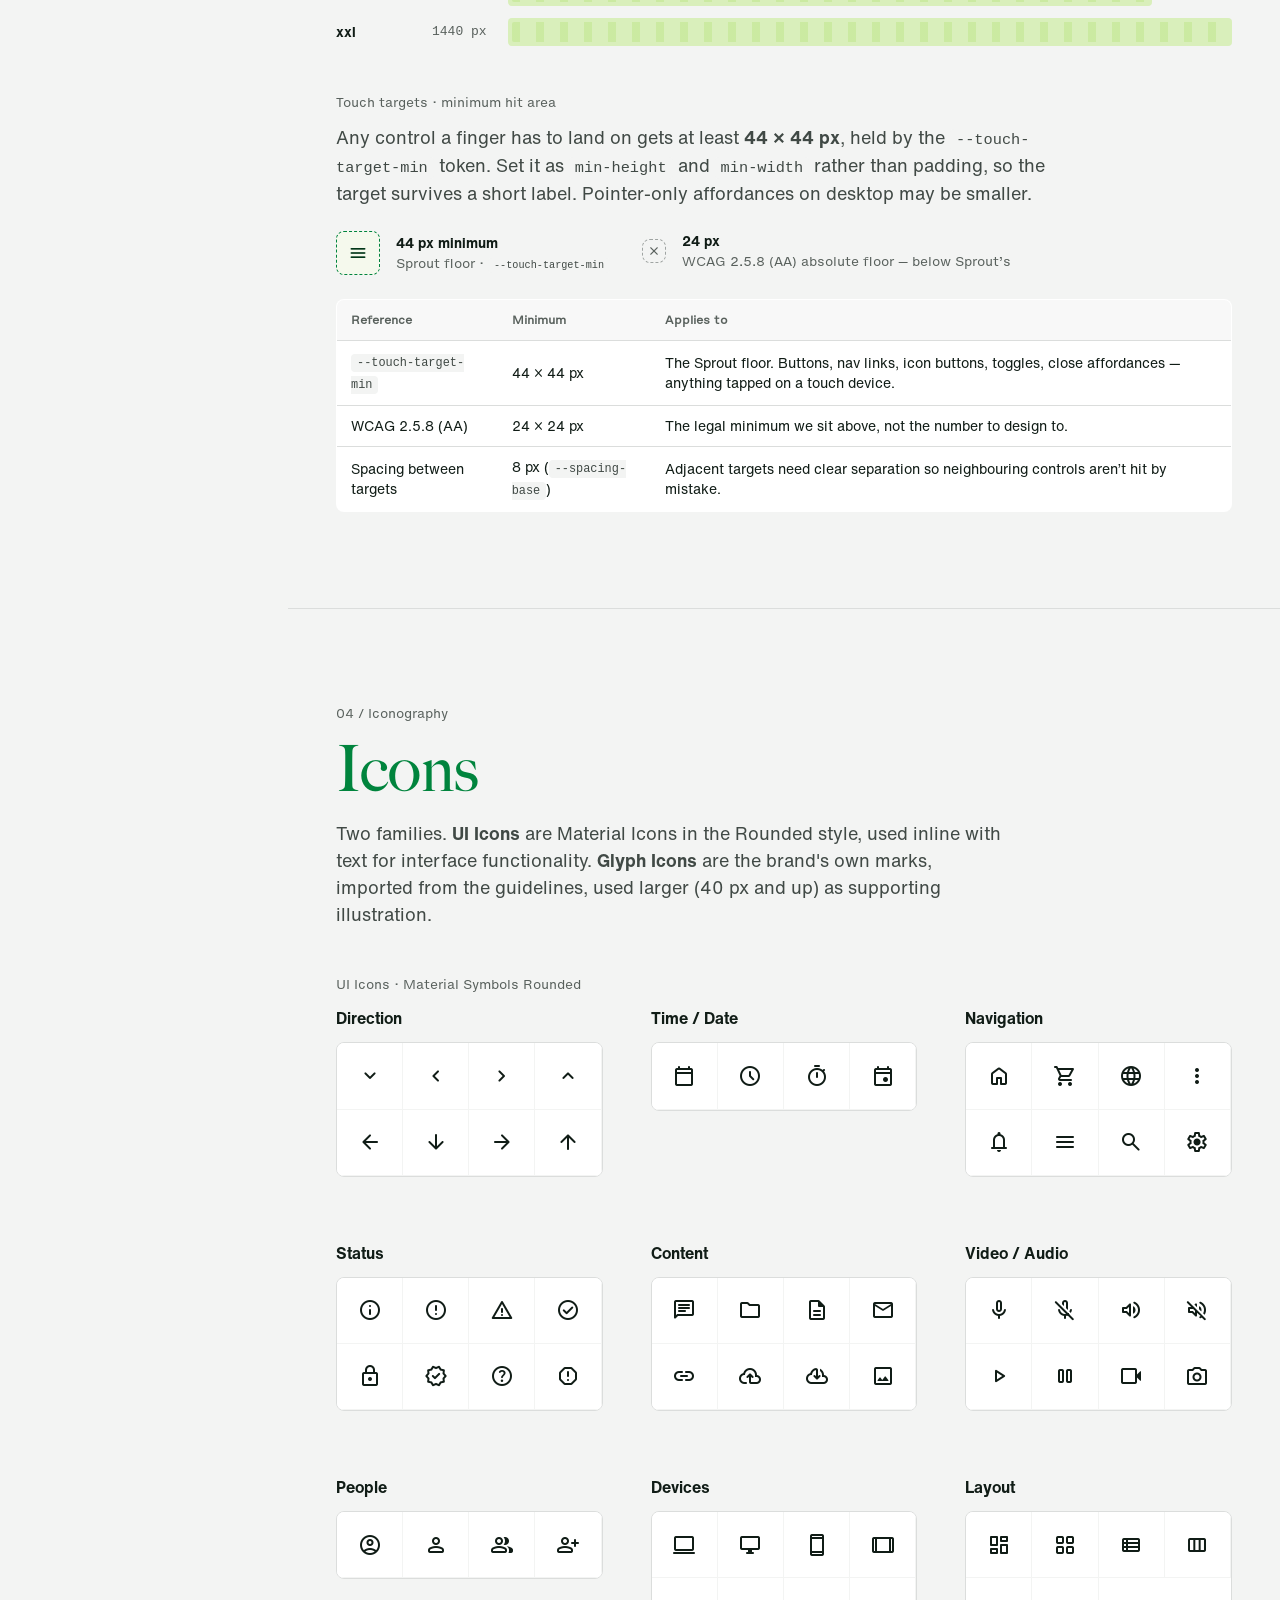
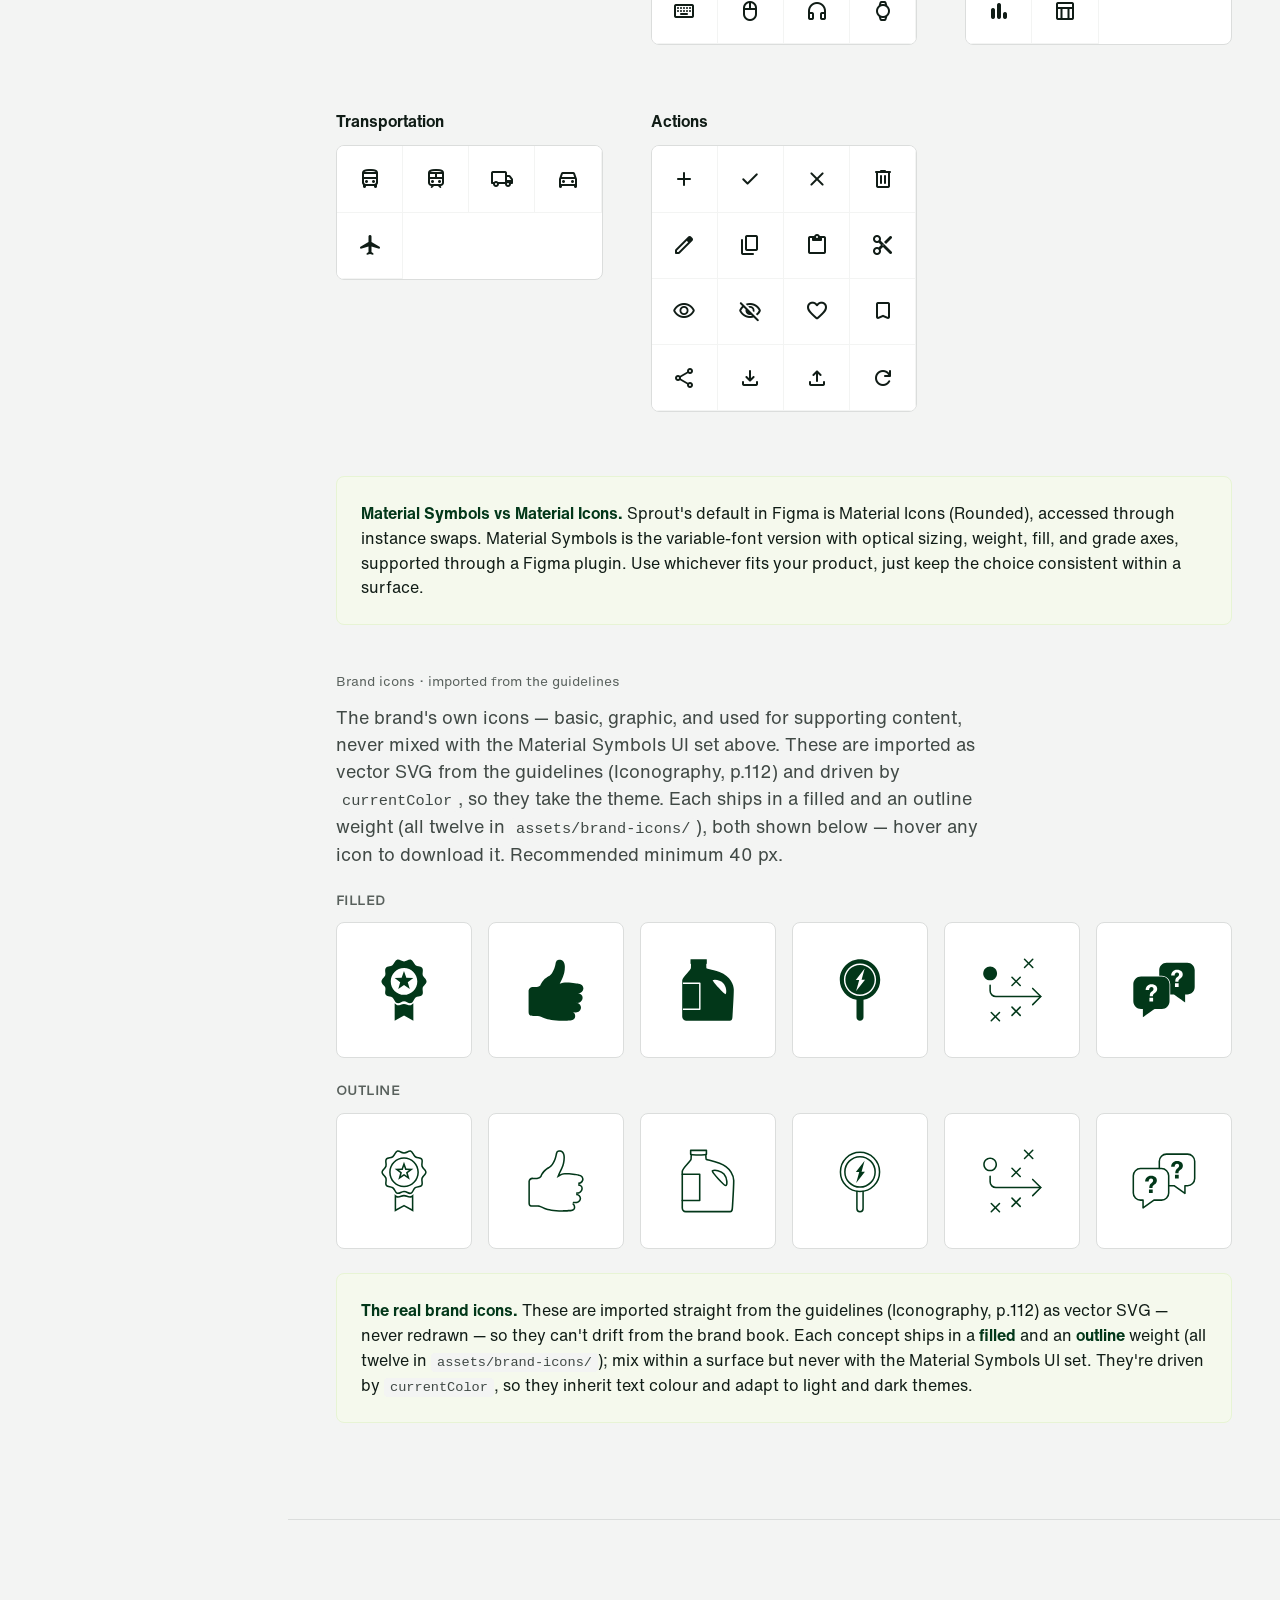
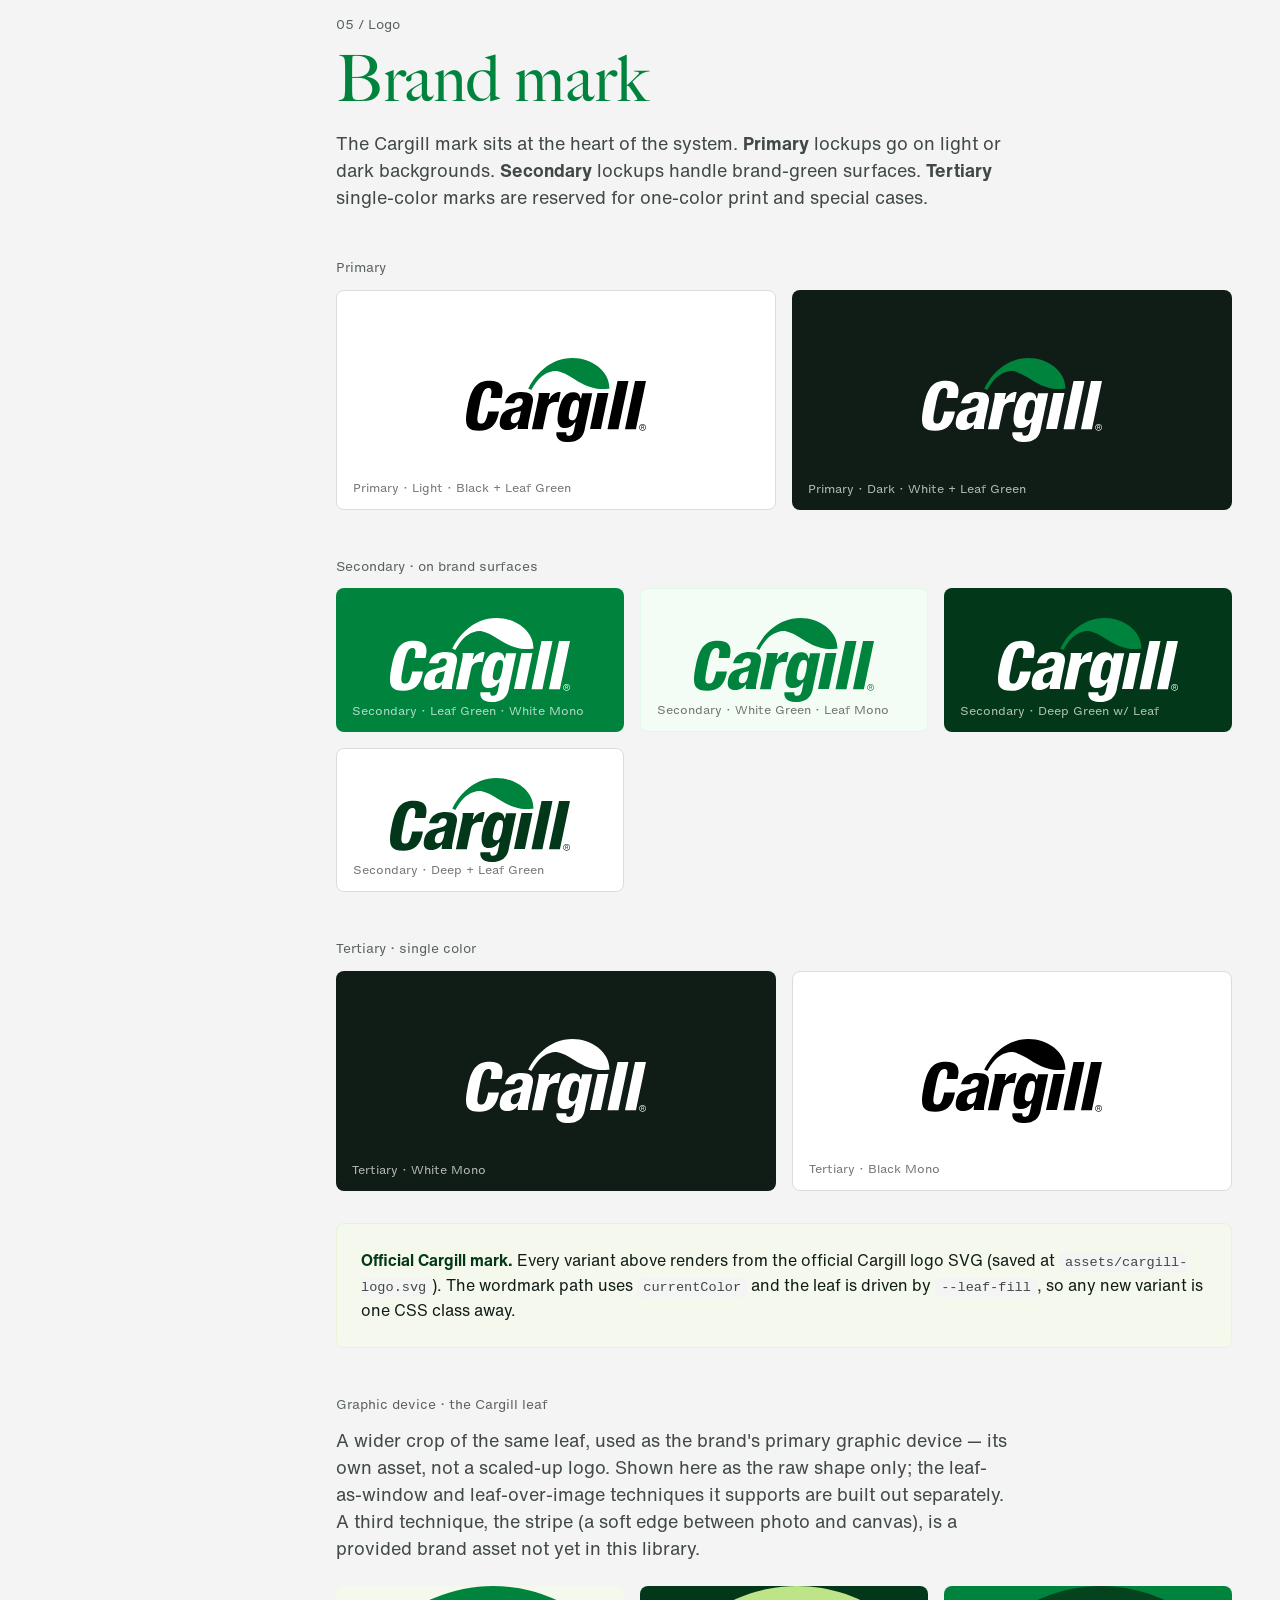
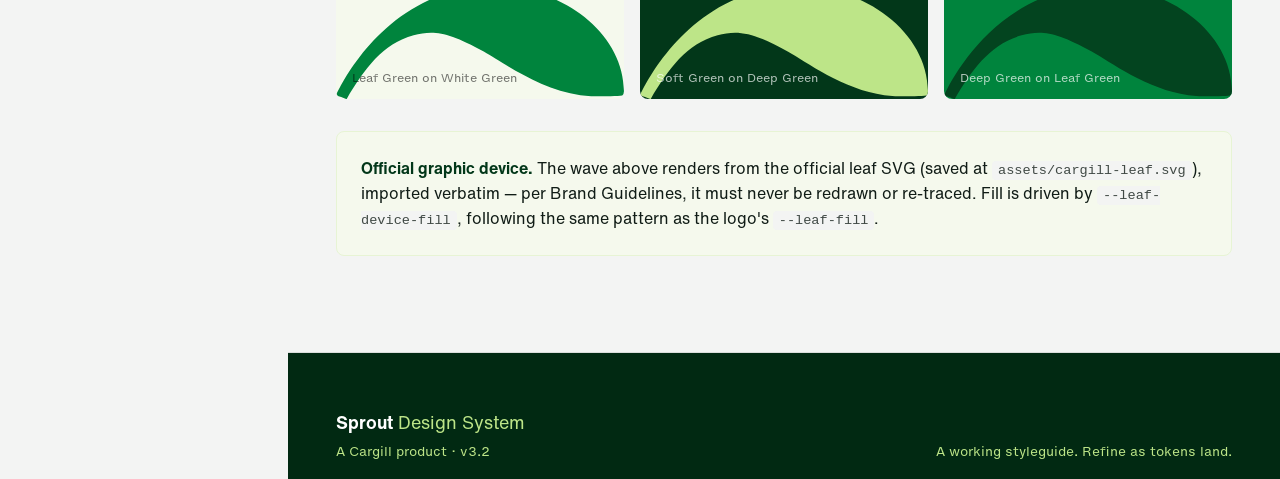
==== commit fd240124: "Fix .btn-primary on-accent color, --surface-input wiring, three copy errors, number-input labels - s" ====
--- a/index.html
+++ b/index.html
@@ -572,7 +572,7 @@
             <tbody>
               <tr>
                 <td class="token-name">--bg</td>
-                <td><span class="token-swatch" style="--c:#F8F8F8">#F8F8F8</span></td>
+                <td><span class="token-swatch" style="--c:#F3F4F3">#F3F4F3</span></td>
                 <td>Page canvas — the back-most layer everything else sits on.</td>
               </tr>
               <tr>
@@ -746,7 +746,7 @@
             <p class="section-eyebrow">03 / Layout</p>
             <h2 class="section-title">Layout &amp; shape</h2>
           </div>
-          <p class="section-lede"><strong>Padding</strong> is the breathing room inside an element. <strong>Spacing</strong> is the distance between elements. <strong>Grids</strong> define the canvas widths where layouts adapt. <strong>Corner radius</strong> sets the roundedness of UI surfaces. All four scales are token‑driven.</p>
+          <p class="section-lede"><strong>Padding</strong> is the breathing room inside an element. <strong>Spacing</strong> is the distance between elements. <strong>Grids</strong> define the canvas widths where layouts adapt. <strong>Corner radius</strong> sets the roundedness of UI surfaces. Padding, spacing, and corner radius are token‑driven; grids are documented breakpoints, not yet backed by a custom property.</p>
         </div>
 
         <div class="scale-block">
@@ -1114,7 +1114,7 @@
 
         <div class="scale-block" style="margin-top: var(--space-7);">
           <p class="scale-label">Graphic device · the Cargill leaf</p>
-          <p class="section-lede" style="margin-bottom: var(--space-5);">A wider crop of the same leaf, used as the brand's primary graphic device — its own asset, not a scaled-up logo. Shown here as the raw shape only; the leaf-as-window, leaf-over-image, and stripe techniques it supports are built out separately.</p>
+          <p class="section-lede" style="margin-bottom: var(--space-5);">A wider crop of the same leaf, used as the brand's primary graphic device — its own asset, not a scaled-up logo. Shown here as the raw shape only; the leaf-as-window and leaf-over-image techniques it supports are built out separately. A third technique, the stripe (a soft edge between photo and canvas), is a provided brand asset not yet in this library.</p>
           <div class="leaf-device-grid">
             <div class="leaf-device-card" data-bg="paper">
               <svg class="leaf-device" viewBox="0 0 1000 394" role="img" aria-label="Cargill leaf graphic device"><use href="#cargill-leaf-device"/></svg>
--- a/styles.css
+++ b/styles.css
@@ -2198,6 +2198,11 @@
       box-sizing: border-box;
     }
     .illus-card-stage img { max-width: 70%; max-height: 100%; width: auto; height: auto; display: block; }
+    /* Diagrams are landscape (process flows, instruction sequences) — the square,
+       70%-capped object-illustration stage would shrink them to a sliver. Let the
+       stage hug the artwork's own aspect ratio and fill the available width instead. */
+    .illus-card-stage--diagram { height: auto; width: 100%; }
+    .illus-card-stage--diagram img { max-width: 100%; width: 100%; height: auto; }
     .illus-card-label {
       font-family: var(--font-sans);
       font-size: 14px;
@@ -2606,7 +2611,7 @@
     /* Styles · light theme */
     .btn-primary {
       background: var(--brand);
-      color: #fff;
+      color: var(--on-accent);
     }
     .btn-primary:hover    { background: var(--green-700); }
     .btn-primary:active   { background: var(--green-800); }
@@ -2635,7 +2640,11 @@
     .btn-ghost.btn--disabled { background: transparent !important; color: var(--neutral-400) !important; }
 
     /* Destructive · pairs with primary/secondary/ghost */
-    .btn-primary.btn--danger    { background: var(--red-600); }
+    /* Always white, not var(--on-accent) — the danger fill is red in both
+       themes (never repoints to the dark-mode lime brand color), so it never
+       needs the accent-aware swap; higher specificity than .btn-primary alone
+       keeps this correct regardless of theme with no parallel override needed. */
+    .btn-primary.btn--danger    { background: var(--red-600); color: #fff; }
     .btn-primary.btn--danger:hover  { background: var(--red-700); }
     .btn-secondary.btn--danger  { color: var(--red-600); border-color: var(--red-600); }
     .btn-secondary.btn--danger:hover { background: var(--red-50); color: var(--red-700); border-color: var(--red-700); }
@@ -2913,9 +2922,9 @@
       border-color: transparent;
     }
     .card-expressive--brand .card-eyebrow { color: var(--soft-green-200); }
-    .card-expressive--brand .card-headline { color: #fff; }
+    .card-expressive--brand .card-headline { color: var(--on-accent); }
     .card-expressive--brand .card-body { color: rgba(255, 255, 255, 0.9); }
-    .card-expressive--brand-btn { color: #fff; border-color: #fff; }
+    .card-expressive--brand-btn { color: var(--on-accent); border-color: var(--on-accent); }
 
     /* Expressive layout with side chart graphic */
     .card-expressive--chart {
@@ -2930,41 +2939,6 @@
     .card-expressive-chart svg { width: 100%; height: 120px; display: block; }
     .card-expressive--chart > :not(.card-expressive-chart) {
       grid-column: 1;
-    }
-
-    /* Input */
-    .field {
-      display: flex;
-      flex-direction: column;
-      gap: 6px;
-    }
-    .field label {
-      font-family: var(--font-micro);
-      font-size: 12px;
-      letter-spacing: normal;
-      text-transform: none;
-      color: var(--text-soft);
-      font-weight: 700;
-    }
-    .field input {
-      font-family: var(--font-sans);
-      font-size: 15px;
-      padding: 12px 14px;
-      border: 1px solid var(--border);
-      border-radius: var(--corner-radius-base);
-      background: #fff;
-      color: var(--text);
-      transition: border-color 120ms ease, box-shadow 120ms ease;
-    }
-    .field input:focus {
-      outline: none;
-      border-color: var(--brand);
-      box-shadow: 0 0 0 3px var(--soft-green-200);
-    }
-    .field-hint {
-      font-family: var(--font-micro);
-      font-size: 12px;
-      color: var(--text-muted);
     }
 
     /* Stat / KPI */
@@ -3240,7 +3214,7 @@
       min-height: 40px;
       padding: 6px 8px 6px 12px;
       background: var(--surface);
-      border: 1px solid var(--neutral-300);
+      border: 1px solid var(--border-input);
       border-radius: var(--corner-radius-base);
       transition: border-color 120ms ease, box-shadow 120ms ease;
     }
@@ -3610,7 +3584,7 @@
       flex: 1;
       width: 100%;
       padding: 9px 12px;
-      border: 1px solid var(--neutral-300);
+      border: 1px solid var(--border-input);
       border-radius: var(--corner-radius-base);
       background: var(--surface);
       font-family: var(--font-sans);
@@ -3728,8 +3702,8 @@
       gap: var(--spacing-sm);
       min-height: 40px;
       padding: 6px 8px 6px 12px;
-      background: var(--surface);
-      border: 1px solid var(--neutral-300);
+      background: var(--surface-input);
+      border: 1px solid var(--border-input);
       border-radius: var(--corner-radius-base);
       cursor: text;
       transition: border-color 120ms ease, box-shadow 120ms ease;
@@ -4071,12 +4045,12 @@
       width: 100%;
       min-height: 80px;
       padding: 8px 12px;
-      border: 1px solid var(--neutral-300);
+      border: 1px solid var(--border-input);
       border-radius: var(--corner-radius-base);
       font-family: var(--font-sans);
       font-size: 15px;
       color: var(--text);
-      background: var(--surface);
+      background: var(--surface-input);
       resize: vertical;
       transition: border-color 120ms ease, box-shadow 120ms ease;
     }
@@ -4109,14 +4083,6 @@
       from { transform: translate3d(0, 0, 0); }
       to   { transform: translate3d(-50%, 0, 0); }
     }
-    @media (prefers-reduced-motion: reduce) {
-      .marquee-track { animation: none; }
-      .status-indicator--pulse .status-indicator-dot { animation: none; }
-      .progress-bar--indeterminate .progress-bar-fill { animation: none; width: 100%; }
-      /* Spinner kept (conveys loading status), but slowed to reduce vestibular strain */
-      .spinner { animation-duration: 1.6s; }
-    }
-
     /* Marquee item — small card with image + label */
     .marquee-item {
       flex-shrink: 0;
@@ -4333,8 +4299,8 @@
       gap: var(--spacing-sm);
       min-height: 40px;
       padding: 6px 12px;
-      background: var(--surface);
-      border: 1px solid var(--neutral-300);
+      background: var(--surface-input);
+      border: 1px solid var(--border-input);
       border-radius: var(--corner-radius-base);
       transition: border-color 120ms ease, box-shadow 120ms ease, background-color 120ms ease;
     }
@@ -4570,7 +4536,7 @@
 
     /* File Upload */
     .file-upload {
-      border: 1.5px dashed var(--neutral-300);
+      border: 1.5px dashed var(--border-input);
       border-radius: var(--corner-radius-base);
       padding: var(--padding-xl);
       background: var(--surface);
@@ -4676,7 +4642,7 @@
     .divider {
       border: none;
       height: 1px;
-      background: var(--border);
+      background: var(--border-subtle);
       margin: 0;
       width: 100%;
     }
@@ -4988,7 +4954,7 @@
     /* ===== Batch components: Number Input through Tree View ===== */
 
     /* Number Input */
-    .number-input { display: inline-flex; align-items: stretch; border: 1px solid var(--neutral-300); border-radius: var(--corner-radius-base); overflow: hidden; background: var(--surface); }
+    .number-input { display: inline-flex; align-items: stretch; border: 1px solid var(--border-input); border-radius: var(--corner-radius-base); overflow: hidden; background: var(--surface); }
     .number-input:focus-within { border-color: var(--brand); box-shadow: 0 0 0 3px var(--soft-green-200); }
     .number-input-btn { width: 36px; border: none; background: var(--neutral-50); color: var(--text); cursor: pointer; font-size: 18px; font-weight: 400; font-family: var(--font-sans); display: inline-flex; align-items: center; justify-content: center; }
     .number-input-btn:hover { background: var(--soft-green-50); color: var(--brand); }
@@ -5064,7 +5030,7 @@
     .rating-value { font-family: var(--font-sans); font-size: 13px; color: var(--text-muted); margin-left: 6px; }
 
     /* Search */
-    .search-input { display: flex; align-items: center; gap: var(--spacing-sm); padding: 6px 12px; background: var(--surface); border: 1px solid var(--neutral-300); border-radius: var(--corner-radius-base); min-height: 40px; transition: border-color 120ms ease, box-shadow 120ms ease; }
+    .search-input { display: flex; align-items: center; gap: var(--spacing-sm); padding: 6px 12px; background: var(--surface-input); border: 1px solid var(--border-input); border-radius: var(--corner-radius-base); min-height: 40px; transition: border-color 120ms ease, box-shadow 120ms ease; }
     .search-input:focus-within { border-color: var(--brand); box-shadow: 0 0 0 3px var(--soft-green-200); }
     .search-input-icon { color: var(--text-soft); display: inline-flex; align-items: center; flex-shrink: 0; }
     .search-input-icon .material-symbols-rounded { font-size: 18px; color: inherit; }
@@ -5083,7 +5049,7 @@
     .segmented-btn--active { background: var(--surface); color: var(--brand-deep); box-shadow: var(--shadow-sm); }
 
     /* Select */
-    .select { display: inline-flex; align-items: center; gap: var(--spacing-sm); min-height: 40px; padding: 6px 12px; background: var(--surface); border: 1px solid var(--neutral-300); border-radius: var(--corner-radius-base); font-family: var(--font-sans); font-size: 15px; color: var(--text); cursor: pointer; transition: border-color 120ms ease, box-shadow 120ms ease; width: 100%; }
+    .select { display: inline-flex; align-items: center; gap: var(--spacing-sm); min-height: 40px; padding: 6px 12px; background: var(--surface-input); border: 1px solid var(--border-input); border-radius: var(--corner-radius-base); font-family: var(--font-sans); font-size: 15px; color: var(--text); cursor: pointer; transition: border-color 120ms ease, box-shadow 120ms ease; width: 100%; }
     .select:hover { border-color: var(--brand); }
     .select:focus { border-color: var(--brand); box-shadow: 0 0 0 3px var(--soft-green-200); outline: none; }
     .select-value { flex: 1; }
@@ -5151,7 +5117,7 @@
     .stepper-item--complete + .stepper-divider { background: var(--brand); }
 
     /* Tables */
-    .table-wrap { background: var(--surface); border: 1px solid var(--border); border-radius: var(--corner-radius-md); overflow: hidden; }
+    .table-wrap { background: var(--surface); border: 1px solid var(--border); border-radius: var(--corner-radius-md); overflow-x: auto; }
     .table { width: 100%; border-collapse: collapse; }
     .table th, .table td { padding: 12px 16px; text-align: left; border-bottom: 1px solid var(--border); font-family: var(--font-sans); font-size: 14px; color: var(--text); }
     .table tr:last-child td { border-bottom: none; }
@@ -5174,7 +5140,7 @@
     .tab-panel { font-family: var(--font-sans); font-size: 15px; color: var(--text-soft); padding: var(--space-3) 0; }
 
     /* Textarea */
-    .textarea { width: 100%; min-height: 100px; padding: 8px 12px; border: 1px solid var(--neutral-300); border-radius: var(--corner-radius-base); background: var(--surface); font-family: var(--font-sans); font-size: 15px; line-height: 22px; color: var(--text); resize: vertical; transition: border-color 120ms ease, box-shadow 120ms ease; }
+    .textarea { width: 100%; min-height: 100px; padding: 8px 12px; border: 1px solid var(--border-input); border-radius: var(--corner-radius-base); background: var(--surface-input); font-family: var(--font-sans); font-size: 15px; line-height: 22px; color: var(--text); resize: vertical; transition: border-color 120ms ease, box-shadow 120ms ease; }
     .textarea::placeholder { color: var(--text-muted); }
     .textarea:focus { outline: none; border-color: var(--brand); box-shadow: 0 0 0 3px var(--soft-green-200); }
     .textarea[disabled] { background: var(--neutral-100); color: var(--neutral-400); cursor: not-allowed; }
@@ -5367,22 +5333,23 @@
     [data-theme="dark"] body { background: var(--bg); color: var(--text); }
     [data-theme="dark"] a:hover { color: #CFEF9D; }
 
-    /* Primary buttons: the lime fill needs dark text */
-    [data-theme="dark"] .btn-primary { color: var(--on-accent); }
+    /* Primary buttons: the lime fill needs dark text — handled by the base
+       .btn-primary rule referencing var(--on-accent) directly, no override needed. */
     [data-theme="dark"] .btn-primary:hover  { background: #CFEF9D; }
     [data-theme="dark"] .btn-primary:active { background: var(--accent-lime); }
     /* Outline / ghost hovers read in lime, not deep green */
     [data-theme="dark"] .btn-secondary:hover,
     [data-theme="dark"] .btn-ghost:hover { color: #CFEF9D; border-color: #CFEF9D; }
 
-    /* Recessed input surfaces (darker than cards, per REAP) */
-    [data-theme="dark"] .input-wrap,
-    [data-theme="dark"] .combobox,
+    /* Recessed input surfaces (darker than cards, per REAP). .input-wrap,
+       .combobox, .select, .search-input, .textarea, and .modal-textarea now
+       reference var(--surface-input) directly in their base rule, so they
+       resolve correctly per theme without needing to appear here — same
+       pattern as the --border-input / --on-accent fixes above. .combobox-input
+       and .date-input-trigger stay transparent in light mode (showing their
+       parent's background through), so they still need this explicit
+       dark-mode opacity. */
     [data-theme="dark"] .combobox-input,
-    [data-theme="dark"] .select,
-    [data-theme="dark"] .search-input,
-    [data-theme="dark"] .textarea,
-    [data-theme="dark"] .modal-textarea,
     [data-theme="dark"] .date-input-trigger { background: var(--surface-input); }
 
     /* Tag: its baked text color is a deep green — switch to lime on dark */
@@ -5500,10 +5467,6 @@
       color: var(--red-300);
       border-color: var(--red-300);
     }
-    /* The global on-accent rule below is for lime primary buttons; the danger primary
-       button keeps its red-600 fill, so its text stays white, not near-black. */
-    [data-theme="dark"] .btn-primary.btn--danger { color: #fff; }
-
     /* The dark-mode override that used to live here (combobox-option--active, chip
        selected/pressed + chip-lead, label-tooltip, avatar + its icon, stepper-circle
        complete + its icon, pagination-btn--active, checkbox checked/indeterminate
@@ -5517,13 +5480,13 @@
     [data-theme="dark"] .card-metric-delta--up,
     [data-theme="dark"] .card-expressive .card-eyebrow { color: var(--soft-green-300); }
 
-    /* Expressive · brand-green variant: its background tracks --brand too, so it needs the
-       same on-accent treatment as the other --brand-filled components above. */
+    /* Expressive · brand-green variant: the eyebrow and body don't reference
+       var(--on-accent) in their light-mode rule (soft-green-200 / a soft white
+       rgba respectively), so — unlike the headline and -btn, which now resolve
+       correctly per theme straight from their base rule — they still need an
+       explicit dark-mode correction here. */
     [data-theme="dark"] .card-expressive--brand .card-eyebrow,
-    [data-theme="dark"] .card-expressive--brand .card-headline,
-    [data-theme="dark"] .card-expressive--brand .card-body,
-    [data-theme="dark"] .card-expressive--brand-btn { color: var(--on-accent); }
-    [data-theme="dark"] .card-expressive--brand-btn { border-color: var(--on-accent); }
+    [data-theme="dark"] .card-expressive--brand .card-body { color: var(--on-accent); }
 
     /* Carousel prev/next controls float on the image in a fixed near-white pill regardless
        of page theme; their icon color must stay a fixed dark green, not follow --brand-deep
@@ -5975,3 +5938,24 @@
     .carousel-dot:focus-visible,
     .rating-star:focus-visible { border-radius: var(--radius-pill); }
 
+    /* ==========================================================================
+       prefers-reduced-motion — kept last on purpose. Every target selector here
+       (.spinner, .status-indicator--pulse .status-indicator-dot,
+       .progress-bar--indeterminate .progress-bar-fill) has an unconditional base
+       rule elsewhere in this file that also sets `animation`. Same selector, same
+       specificity: whichever one is LATER in source order wins, media query or
+       not. This block used to sit mid-file and three of its four rules were
+       silently defeated by base rules that happened to be declared afterward —
+       reduced-motion users got full animation speed with no visible sign the
+       override had failed. Add new reduced-motion overrides here, at the true
+       end of the file, never earlier — that's the only way this class of bug
+       stays fixed as components get added.
+       ========================================================================== */
+    @media (prefers-reduced-motion: reduce) {
+      .marquee-track { animation: none; }
+      .status-indicator--pulse .status-indicator-dot { animation: none; }
+      .progress-bar--indeterminate .progress-bar-fill { animation: none; width: 100%; }
+      /* Spinner kept (conveys loading status), but slowed to reduce vestibular strain */
+      .spinner { animation-duration: 1.6s; }
+    }
+
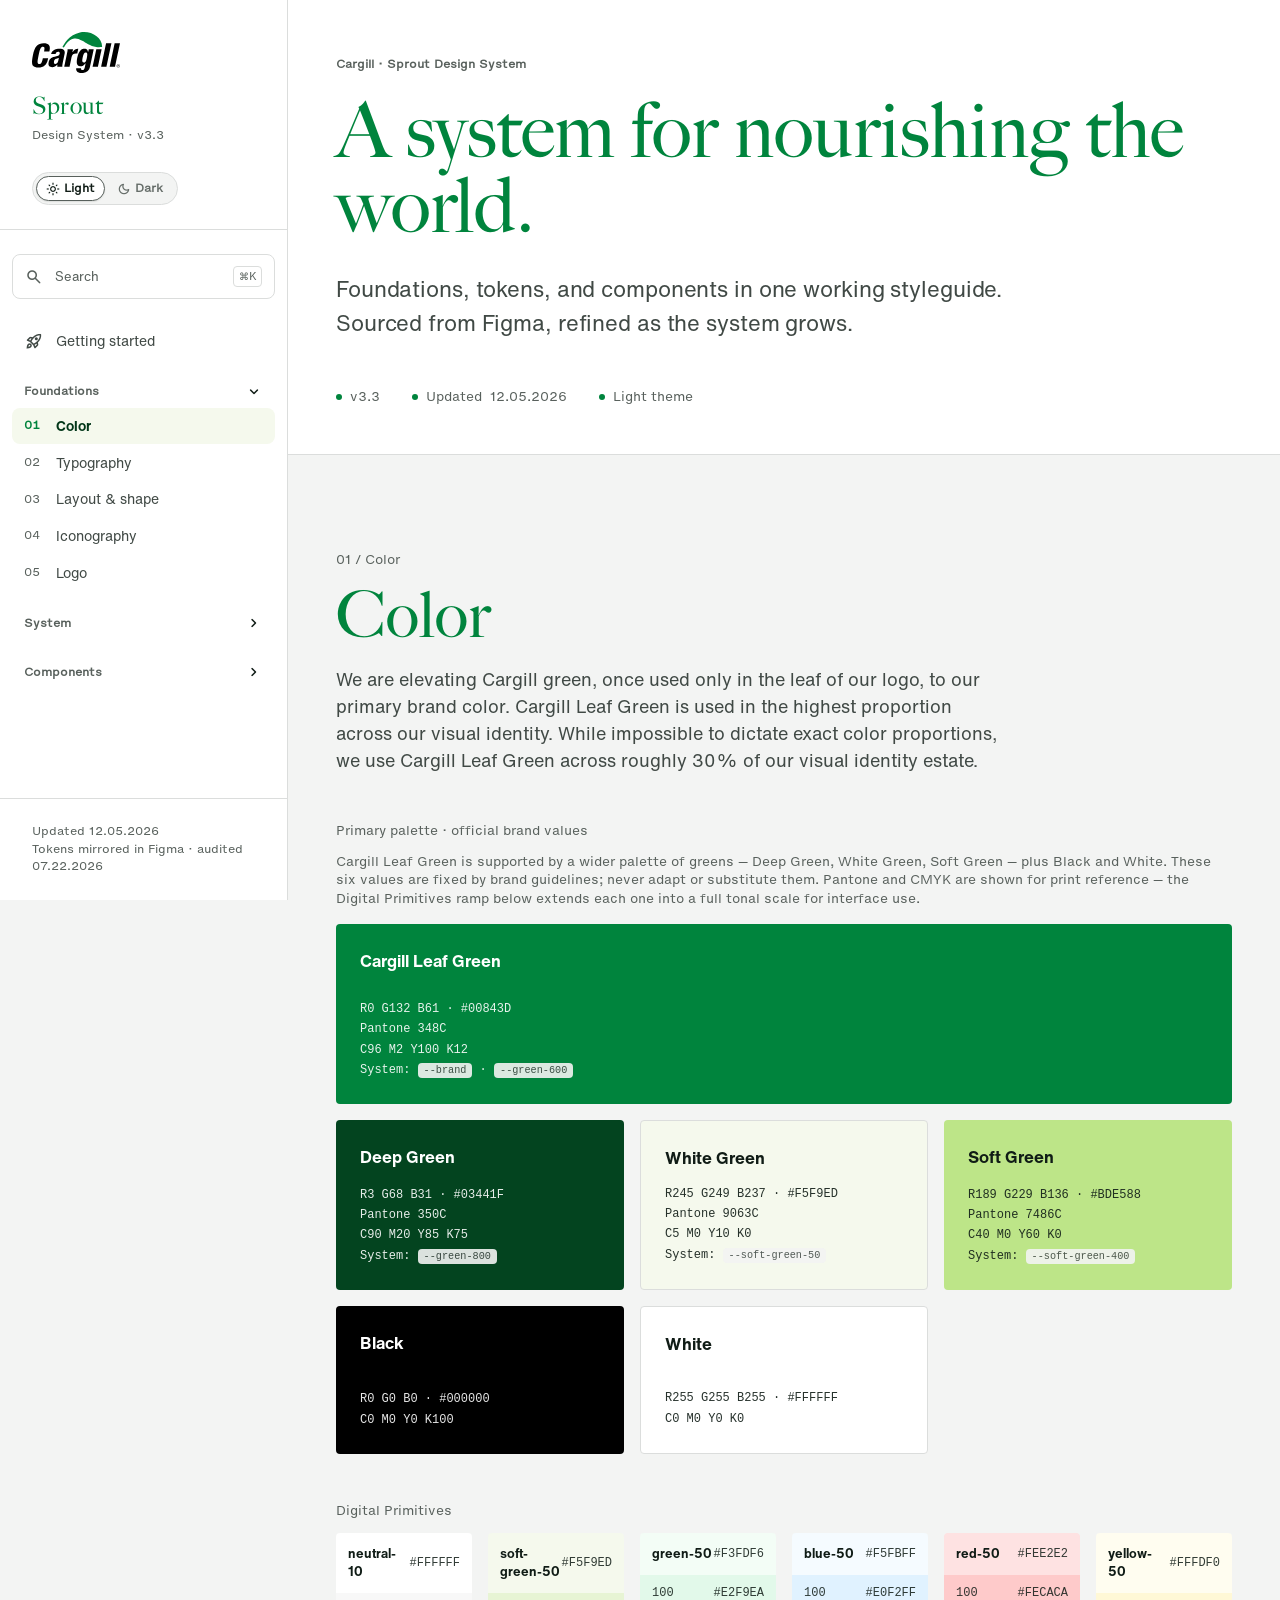
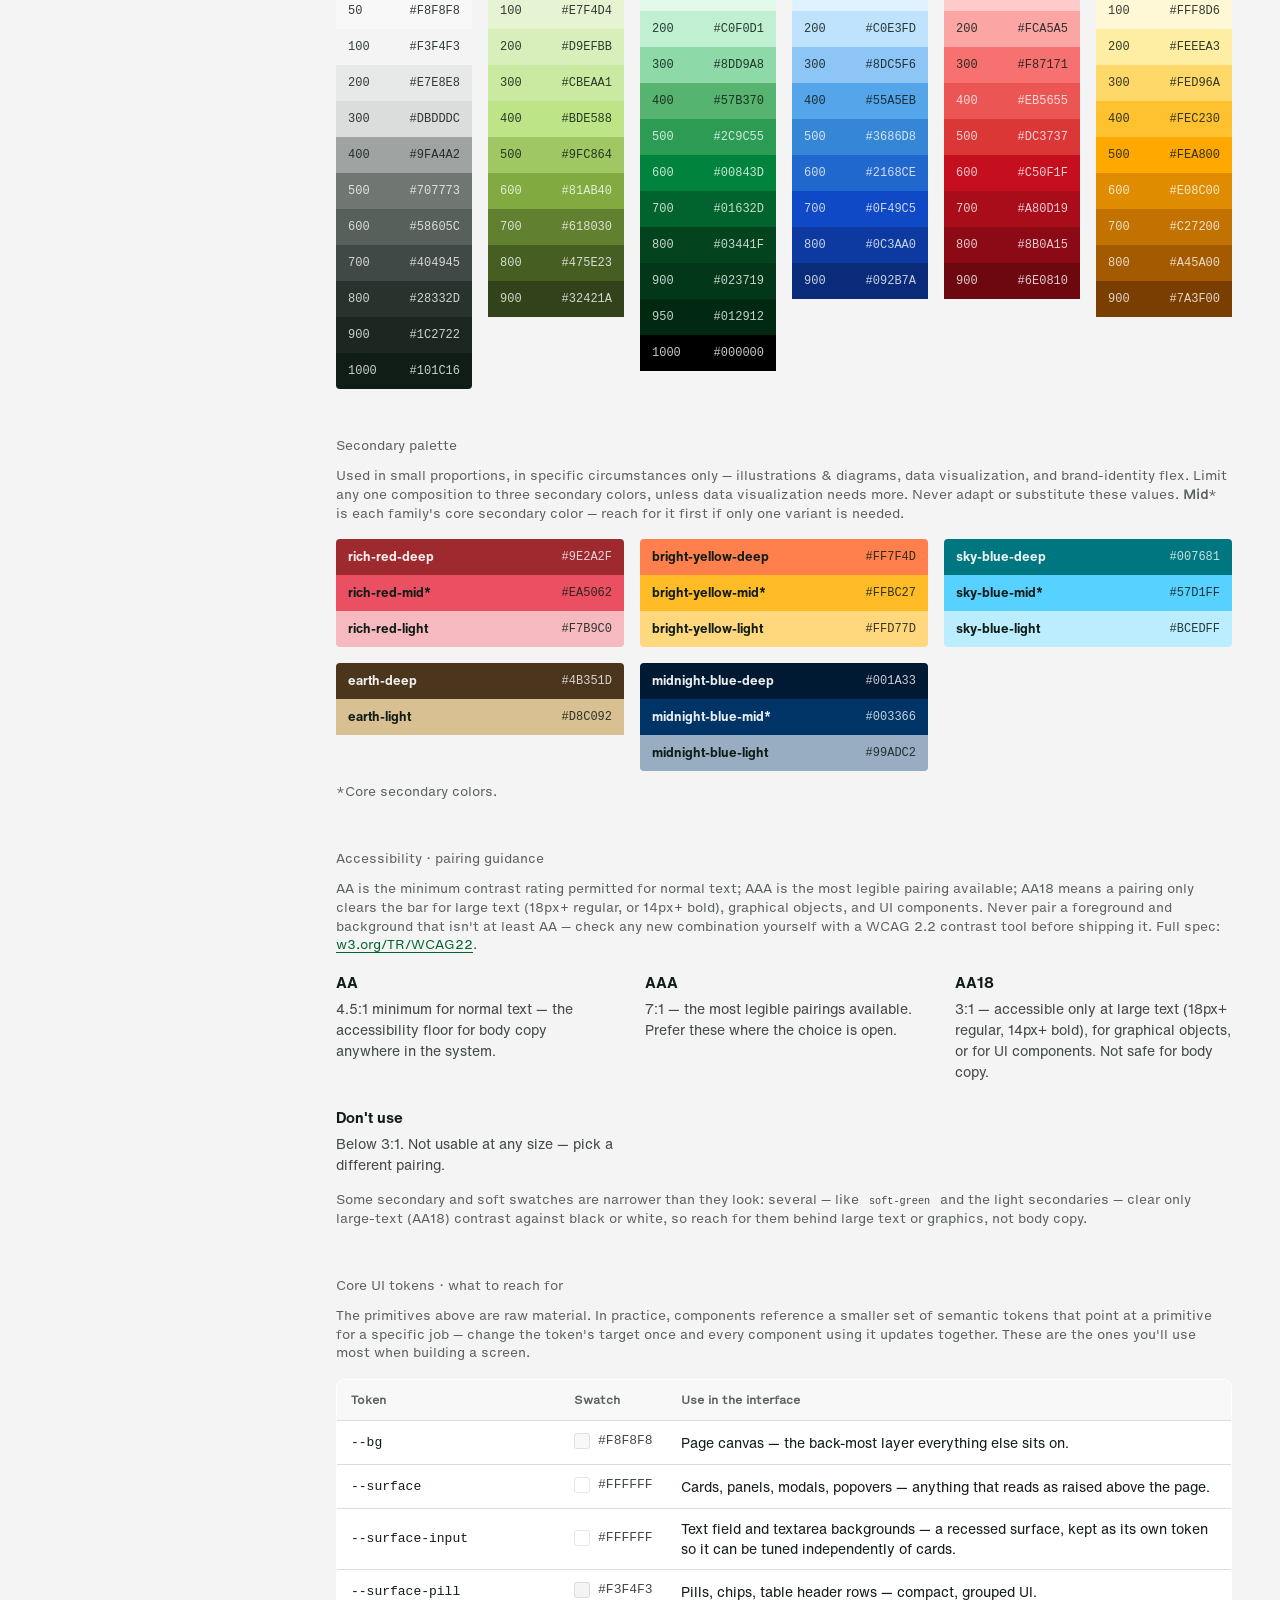
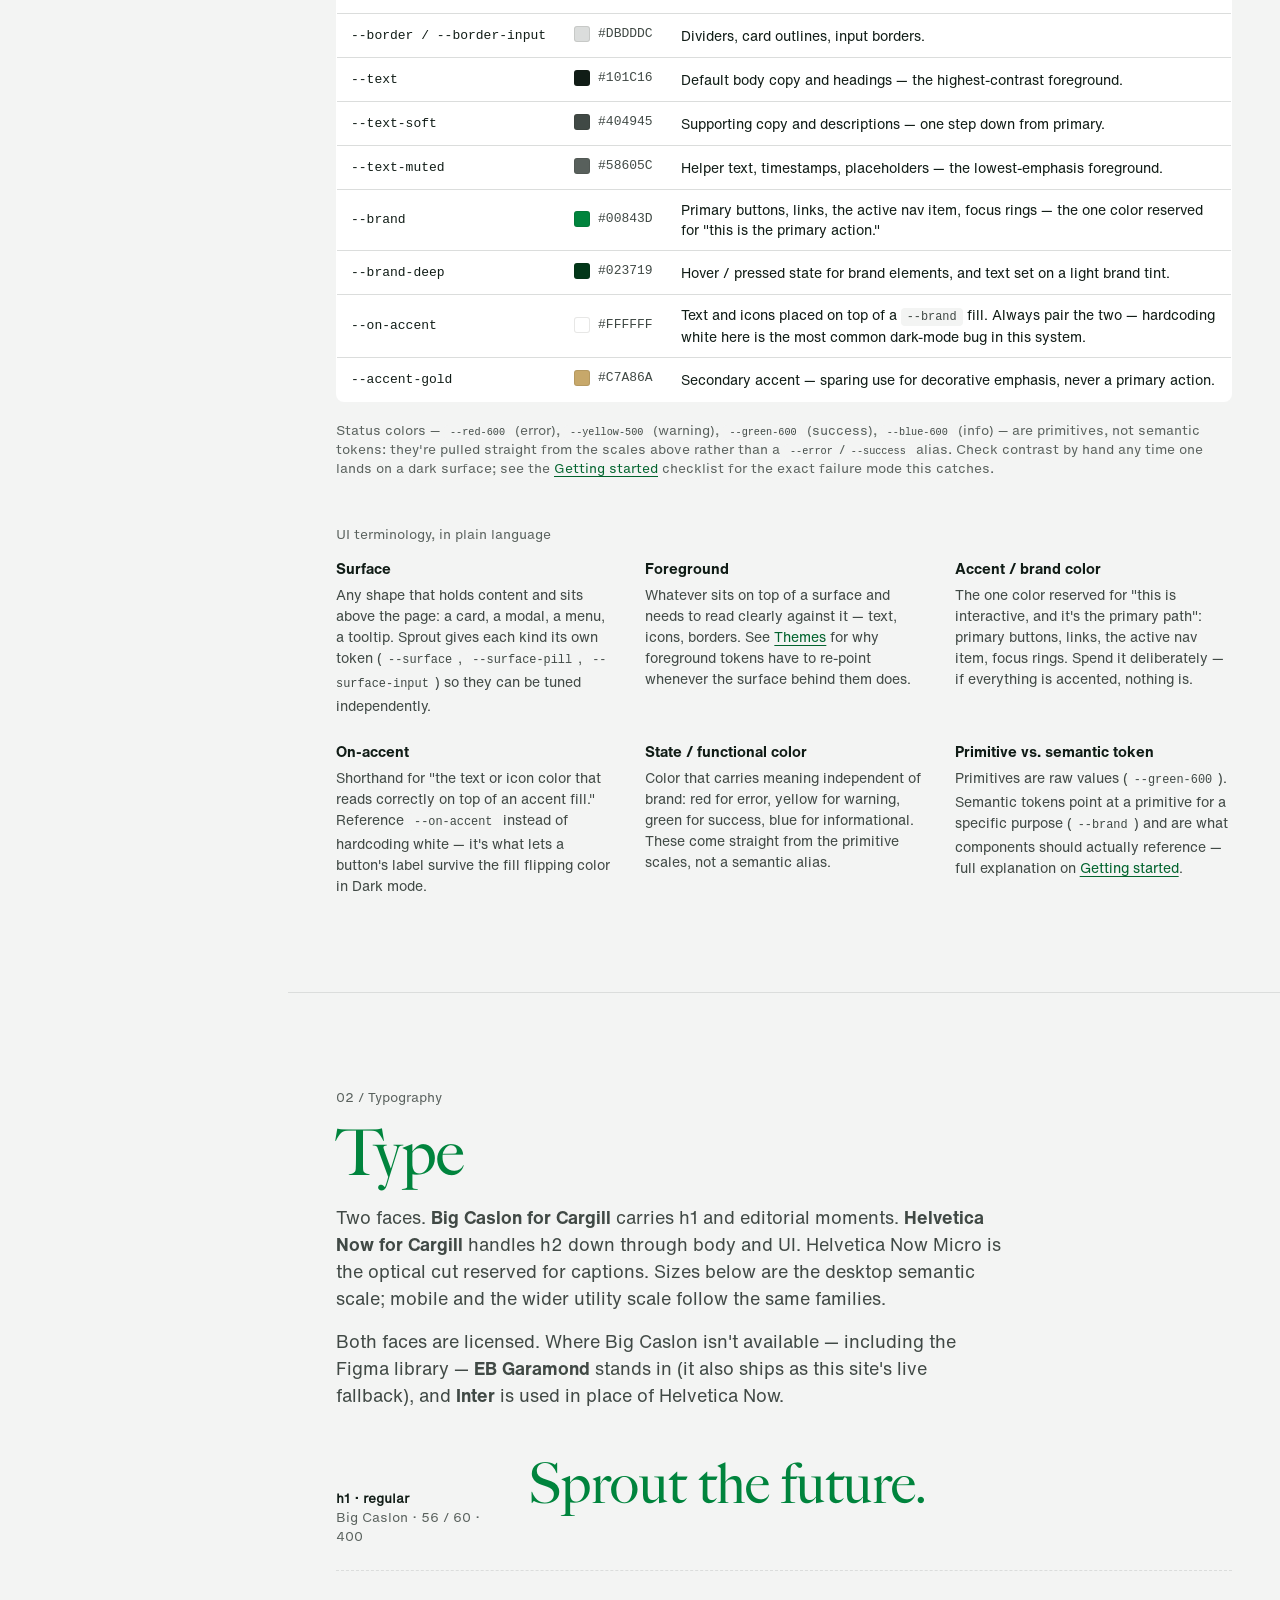
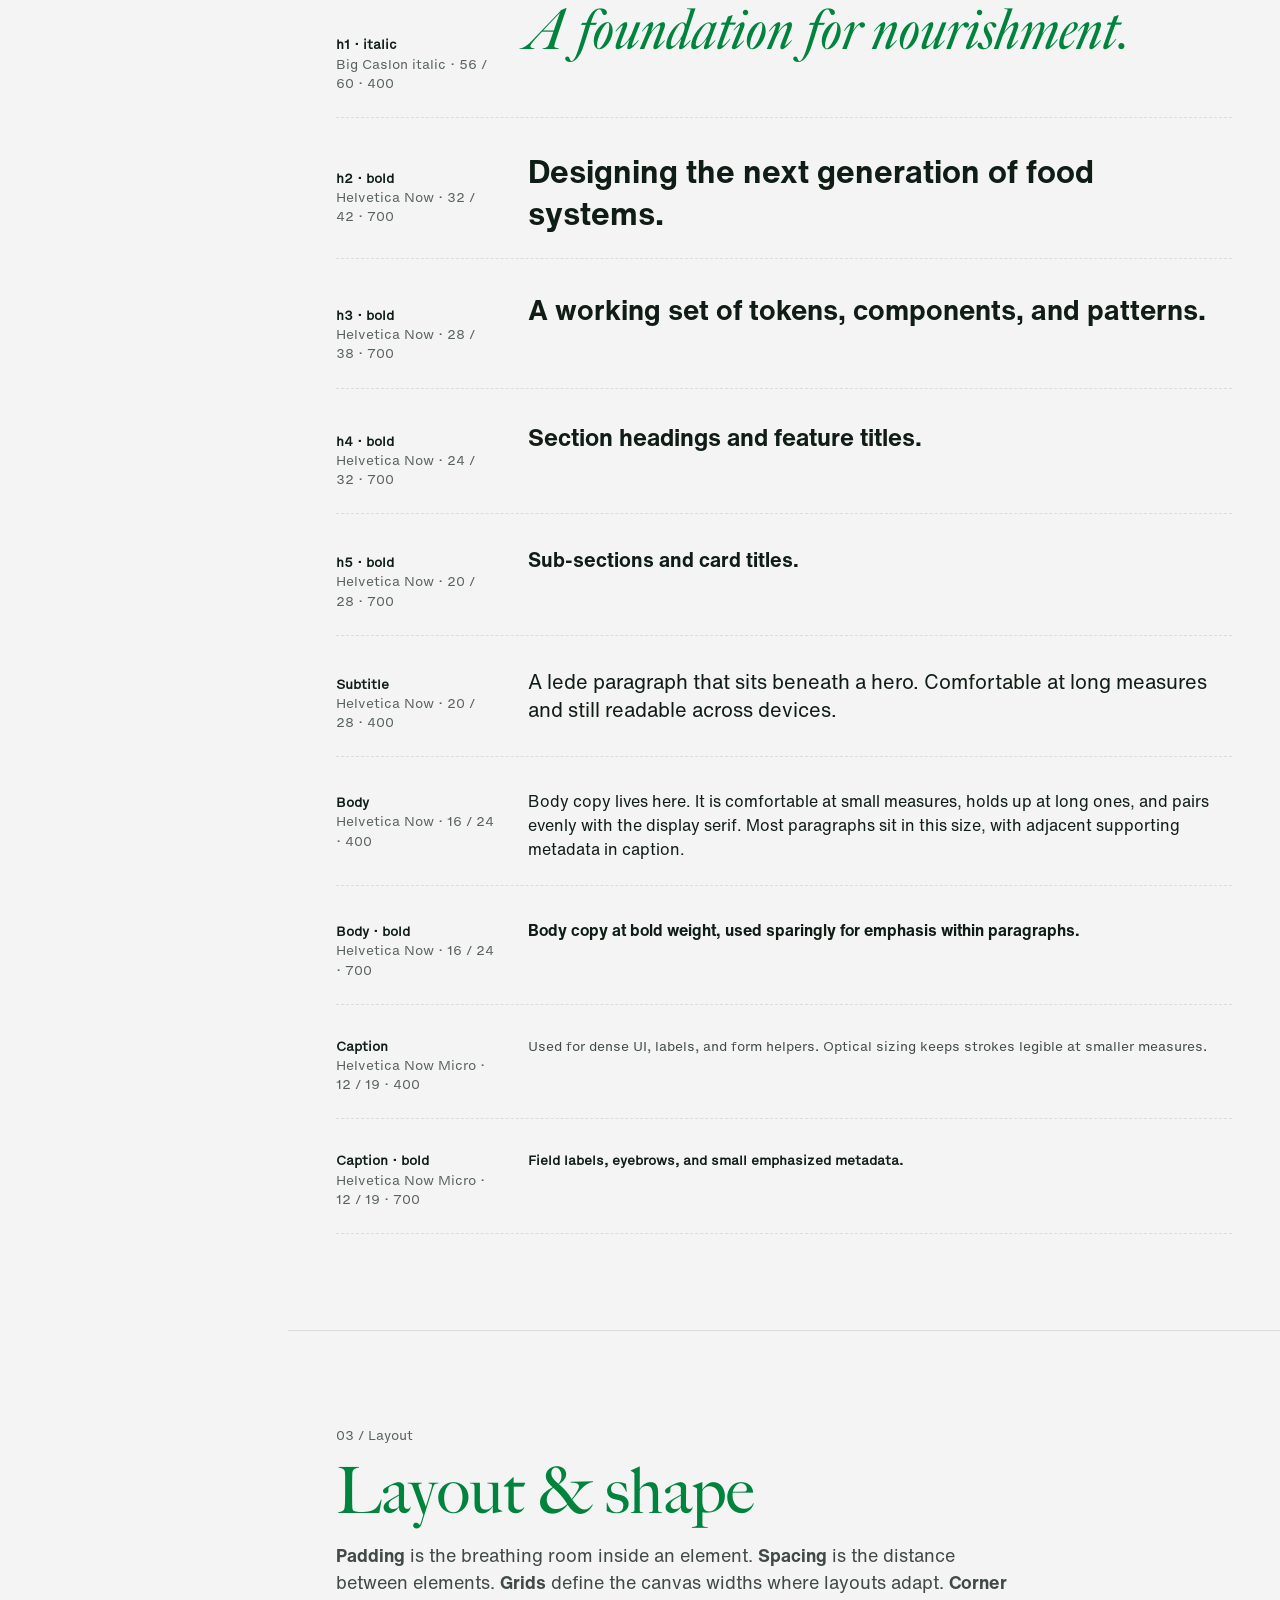
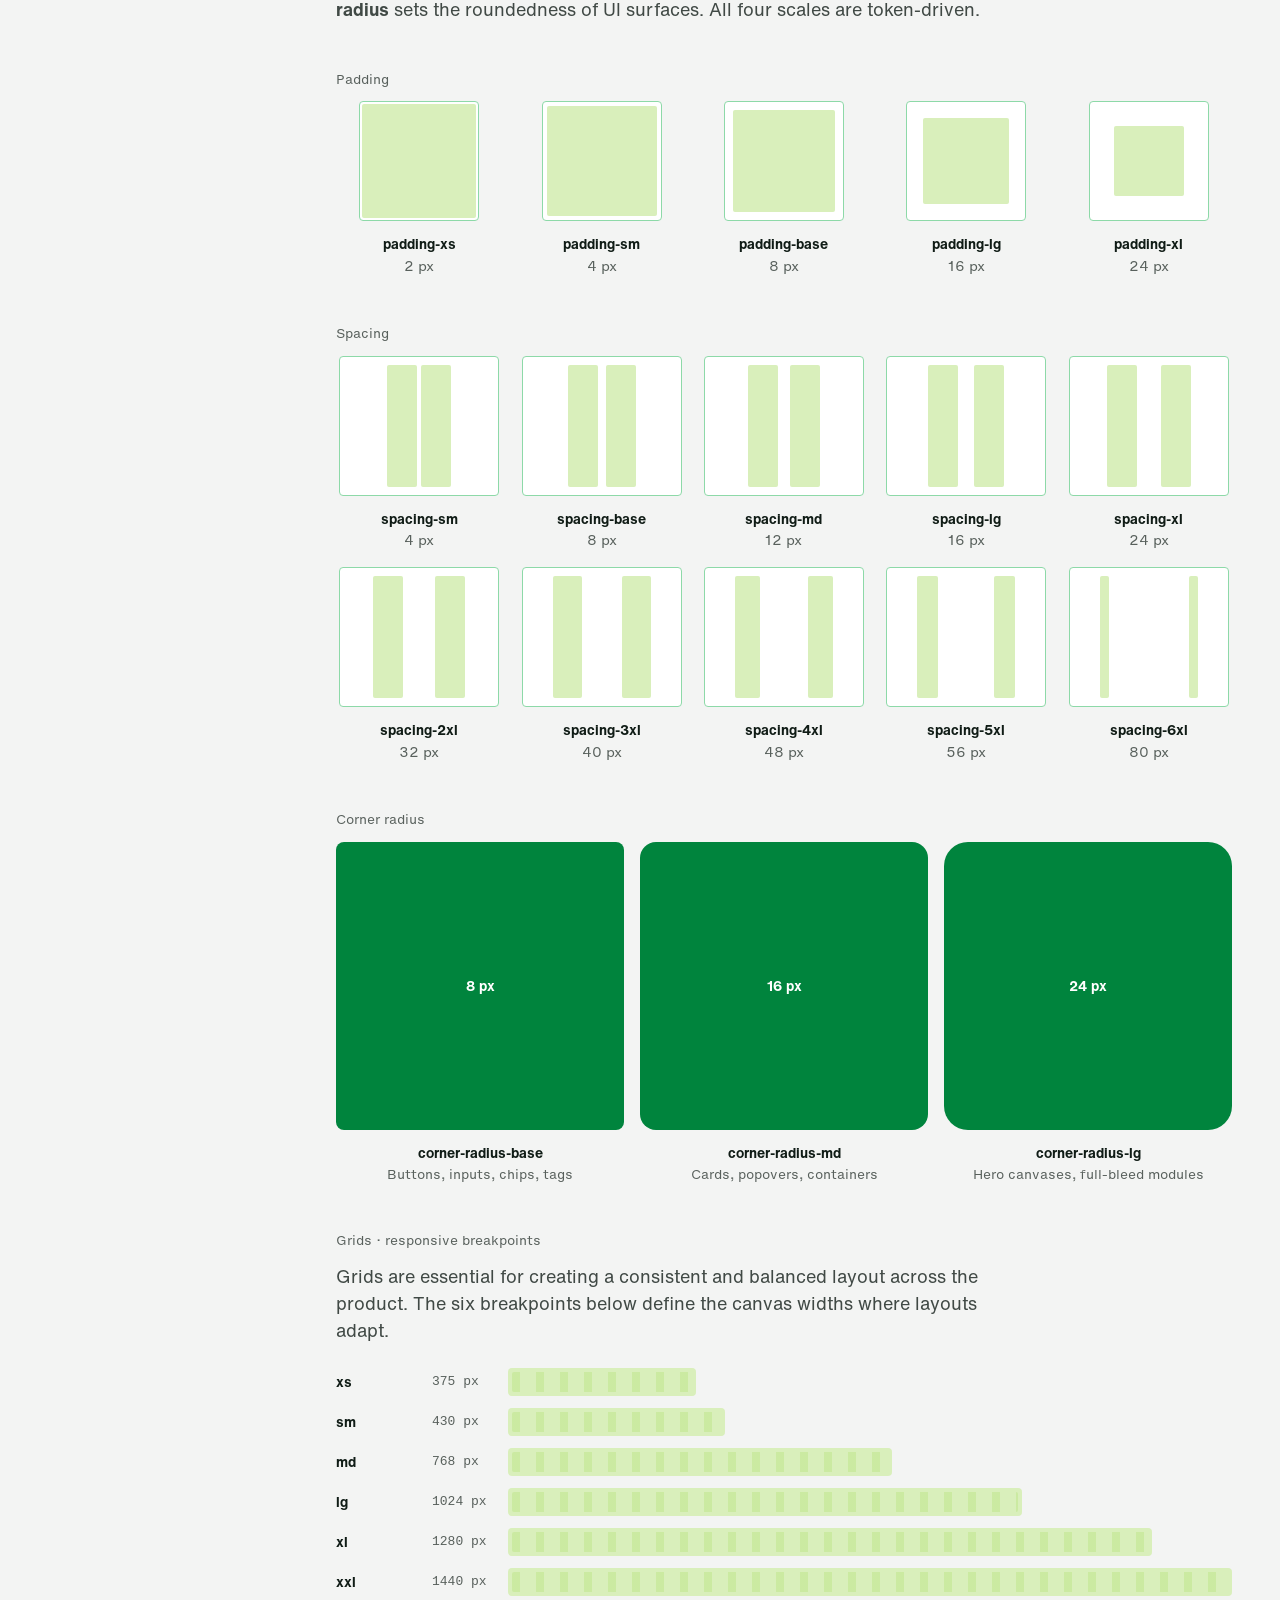
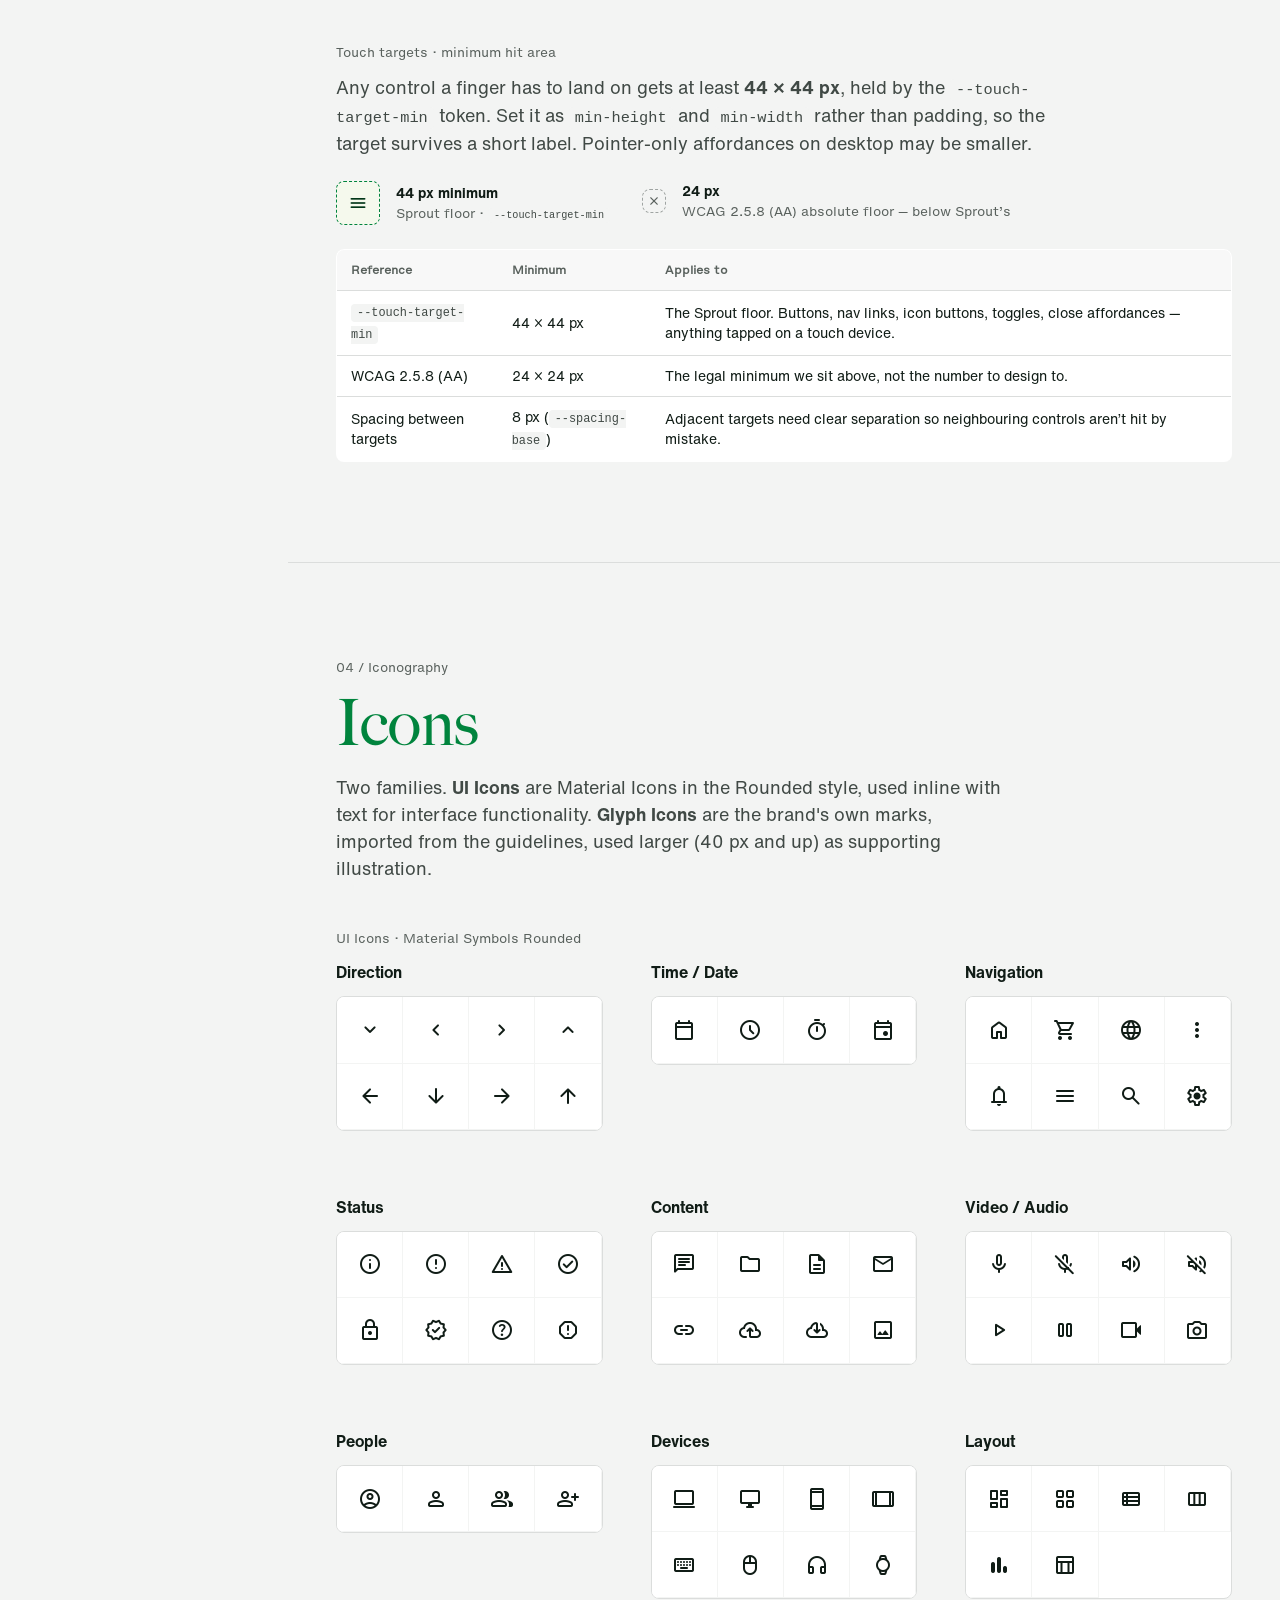
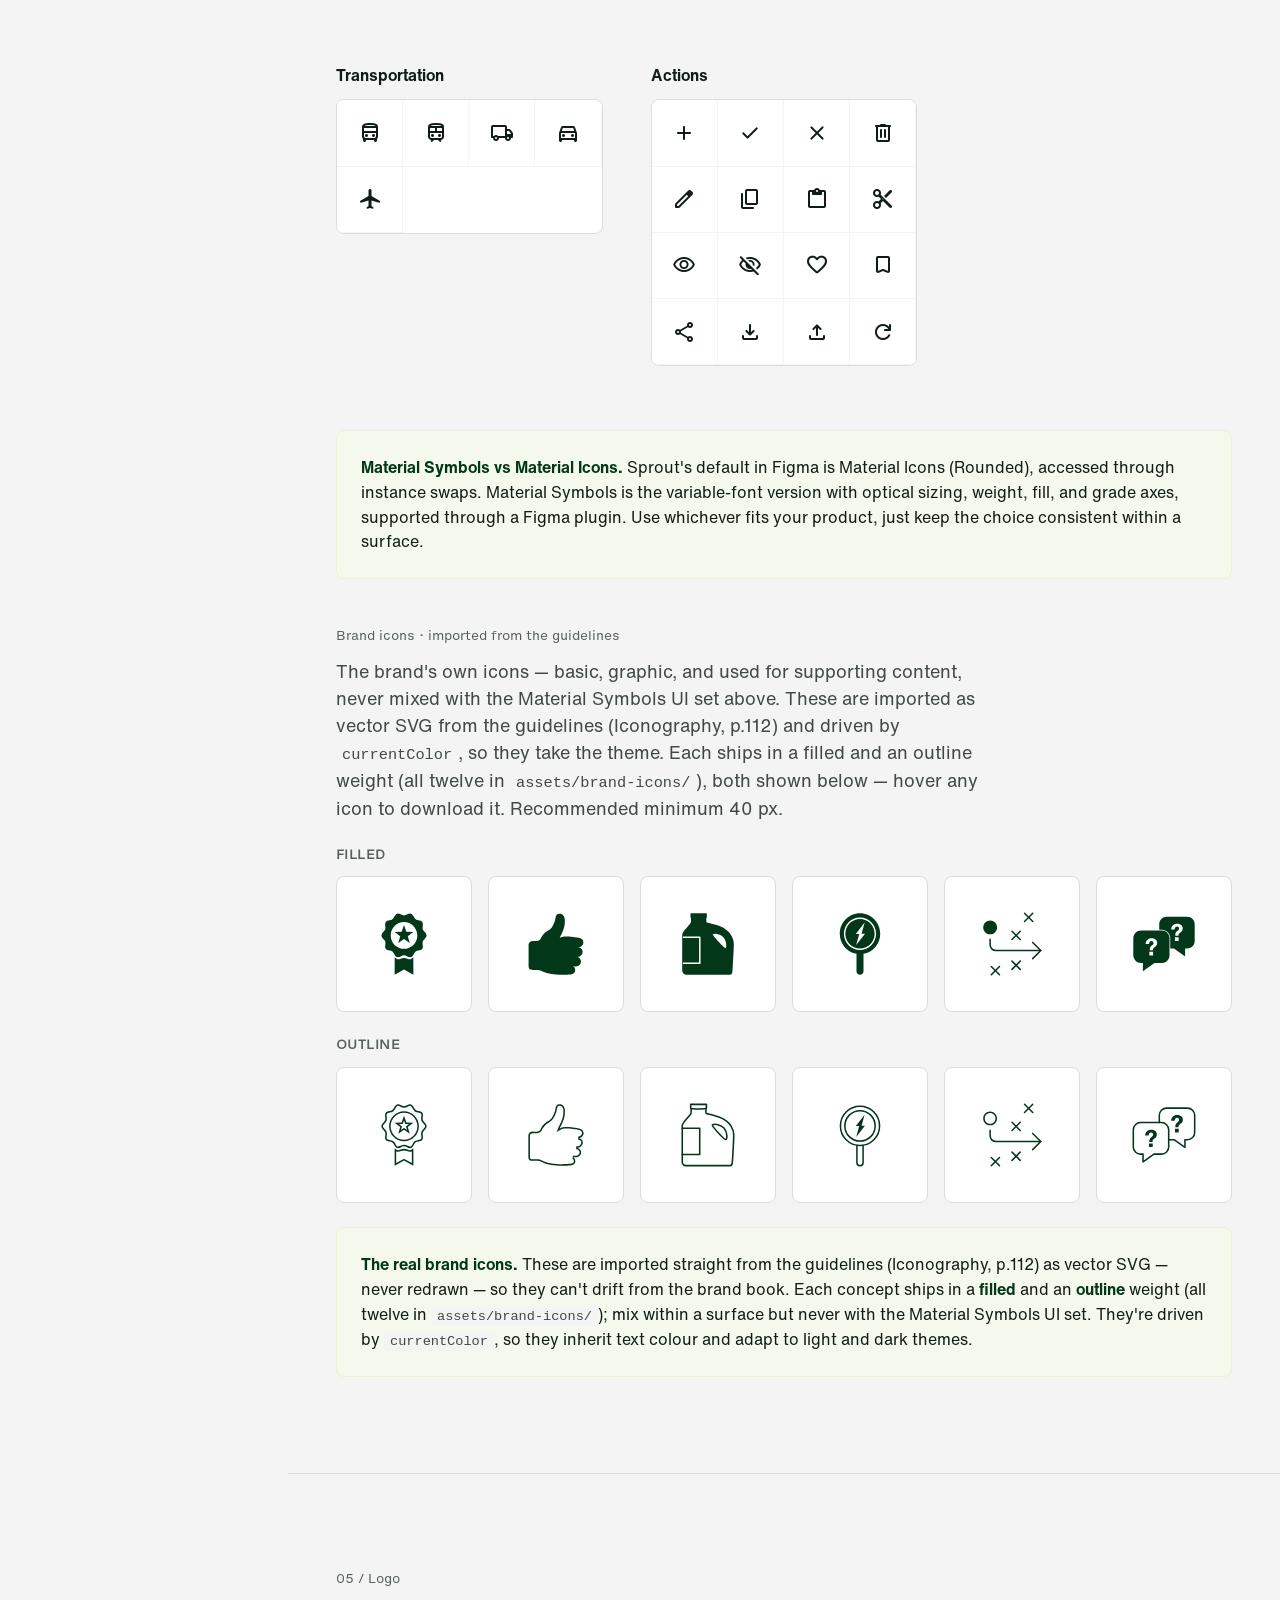
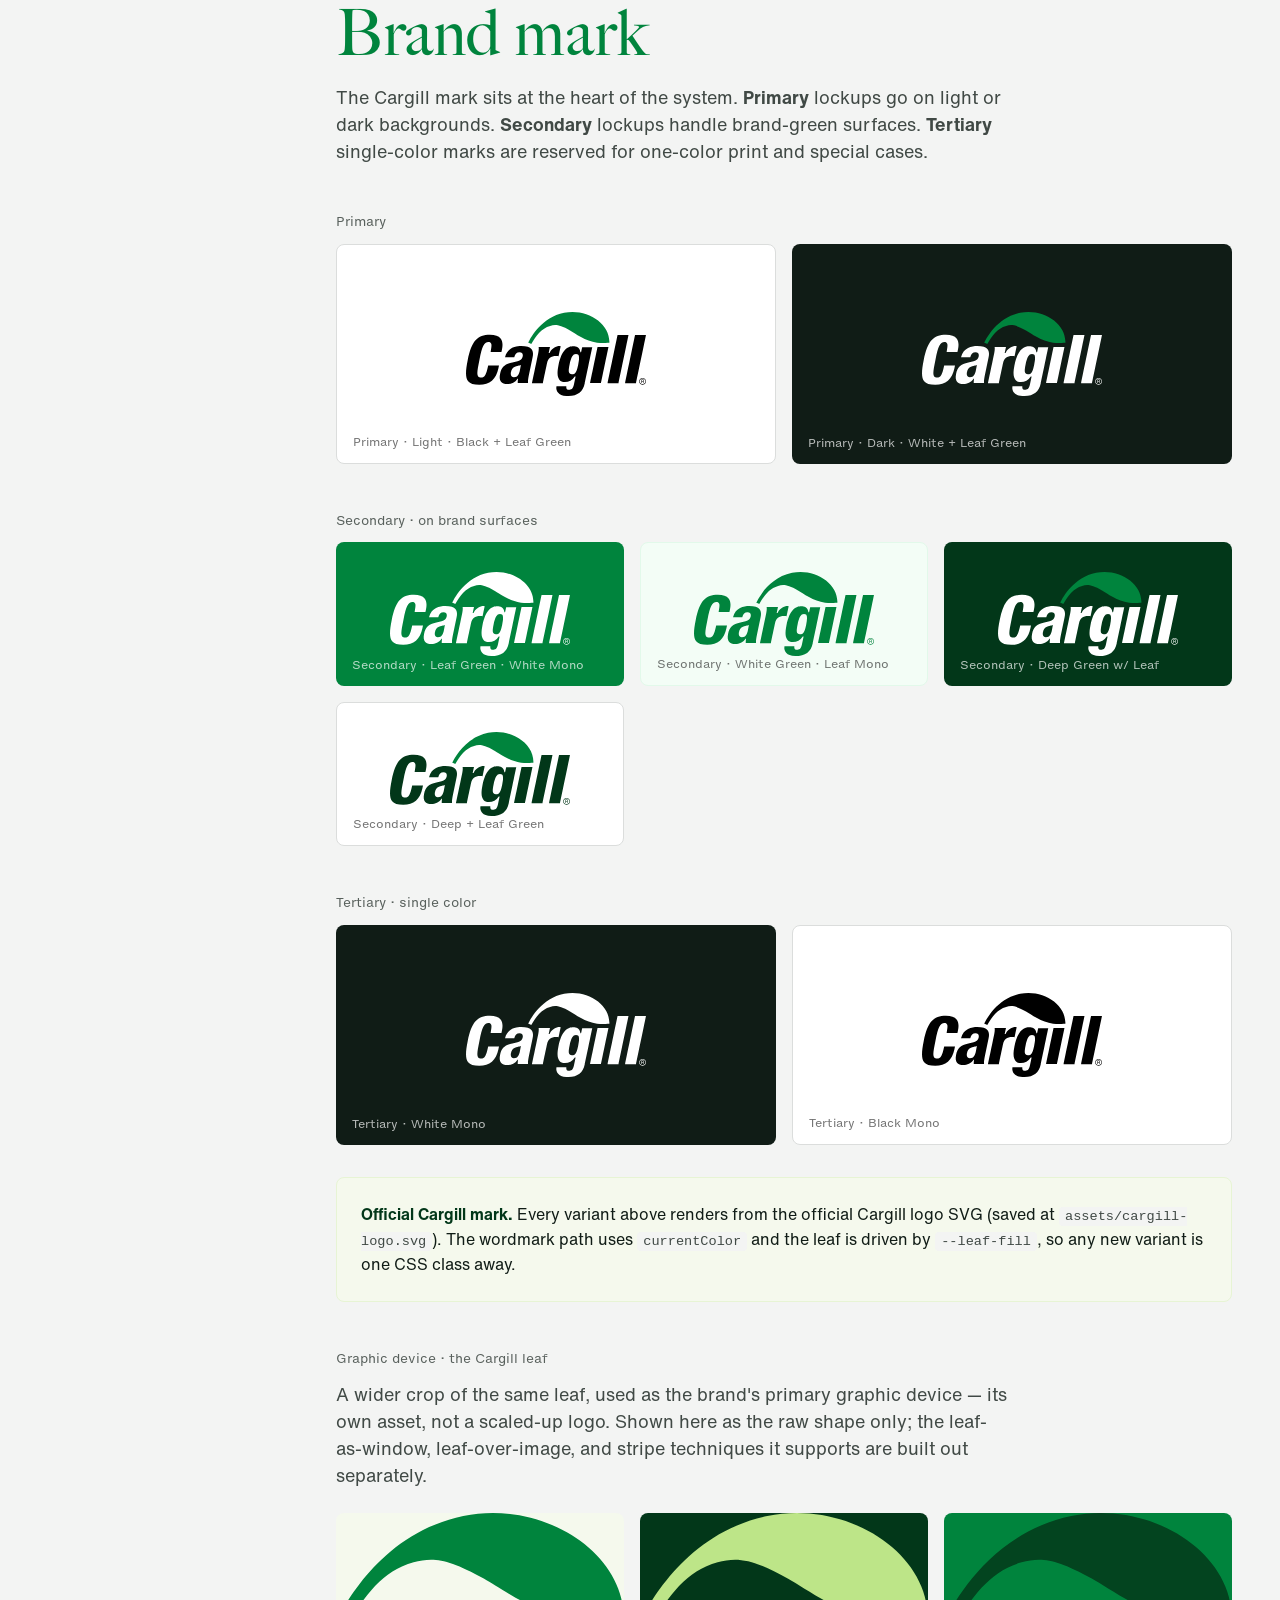
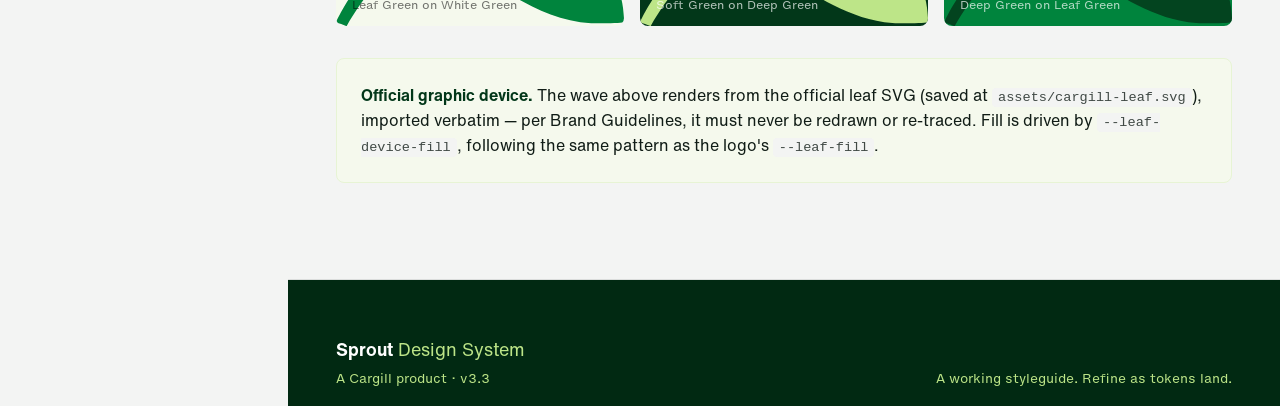
==== commit 75369d95: "Stop wide token tables and rigid grid tracks pushing the page sideways At 375px the document scrolle" ====
--- a/index.html
+++ b/index.html
@@ -559,79 +559,81 @@
         </div>
 
         <div class="scale-block">
-          <p class="scale-label">Core UI tokens · what to reach for</p>
+          <p class="scale-label" id="tokens-core-ui-label">Core UI tokens · what to reach for</p>
           <p class="palette-note" style="margin-bottom: var(--space-4);">The primitives above are raw material. In practice, components reference a smaller set of semantic tokens that point at a primitive for a specific job — change the token's target once and every component using it updates together. These are the ones you'll use most when building a screen.</p>
-          <table class="token-table">
-            <thead>
-              <tr>
-                <th>Token</th>
-                <th>Swatch</th>
-                <th>Use in the interface</th>
-              </tr>
-            </thead>
-            <tbody>
-              <tr>
-                <td class="token-name">--bg</td>
-                <td><span class="token-swatch" style="--c:#F3F4F3">#F3F4F3</span></td>
-                <td>Page canvas — the back-most layer everything else sits on.</td>
-              </tr>
-              <tr>
-                <td class="token-name">--surface</td>
-                <td><span class="token-swatch" style="--c:#FFFFFF">#FFFFFF</span></td>
-                <td>Cards, panels, modals, popovers — anything that reads as raised above the page.</td>
-              </tr>
-              <tr>
-                <td class="token-name">--surface-input</td>
-                <td><span class="token-swatch" style="--c:#FFFFFF">#FFFFFF</span></td>
-                <td>Text field and textarea backgrounds — a recessed surface, kept as its own token so it can be tuned independently of cards.</td>
-              </tr>
-              <tr>
-                <td class="token-name">--surface-pill</td>
-                <td><span class="token-swatch" style="--c:#F3F4F3">#F3F4F3</span></td>
-                <td>Pills, chips, table header rows — compact, grouped UI.</td>
-              </tr>
-              <tr>
-                <td class="token-name">--border / --border-input</td>
-                <td><span class="token-swatch" style="--c:#DBDDDC">#DBDDDC</span></td>
-                <td>Dividers, card outlines, input borders.</td>
-              </tr>
-              <tr>
-                <td class="token-name">--text</td>
-                <td><span class="token-swatch" style="--c:#101C16">#101C16</span></td>
-                <td>Default body copy and headings — the highest-contrast foreground.</td>
-              </tr>
-              <tr>
-                <td class="token-name">--text-soft</td>
-                <td><span class="token-swatch" style="--c:#404945">#404945</span></td>
-                <td>Supporting copy and descriptions — one step down from primary.</td>
-              </tr>
-              <tr>
-                <td class="token-name">--text-muted</td>
-                <td><span class="token-swatch" style="--c:#58605C">#58605C</span></td>
-                <td>Helper text, timestamps, placeholders — the lowest-emphasis foreground.</td>
-              </tr>
-              <tr>
-                <td class="token-name">--brand</td>
-                <td><span class="token-swatch" style="--c:#00843D">#00843D</span></td>
-                <td>Primary buttons, links, the active nav item, focus rings — the one color reserved for "this is the primary action."</td>
-              </tr>
-              <tr>
-                <td class="token-name">--brand-deep</td>
-                <td><span class="token-swatch" style="--c:#023719">#023719</span></td>
-                <td>Hover / pressed state for brand elements, and text set on a light brand tint.</td>
-              </tr>
-              <tr>
-                <td class="token-name">--on-accent</td>
-                <td><span class="token-swatch" style="--c:#FFFFFF">#FFFFFF</span></td>
-                <td>Text and icons placed on top of a <code>--brand</code> fill. Always pair the two — hardcoding white here is the most common dark-mode bug in this system.</td>
-              </tr>
-              <tr>
-                <td class="token-name">--accent-gold</td>
-                <td><span class="token-swatch" style="--c:#C7A86A">#C7A86A</span></td>
-                <td>Secondary accent — sparing use for decorative emphasis, never a primary action.</td>
-              </tr>
-            </tbody>
-          </table>
+          <div class="token-table-scroll" tabindex="0" role="region" aria-labelledby="tokens-core-ui-label">
+            <table class="token-table">
+              <thead>
+                <tr>
+                  <th>Token</th>
+                  <th>Swatch</th>
+                  <th>Use in the interface</th>
+                </tr>
+              </thead>
+              <tbody>
+                <tr>
+                  <td class="token-name">--bg</td>
+                  <td><span class="token-swatch" style="--c:#F8F8F8">#F8F8F8</span></td>
+                  <td>Page canvas — the back-most layer everything else sits on.</td>
+                </tr>
+                <tr>
+                  <td class="token-name">--surface</td>
+                  <td><span class="token-swatch" style="--c:#FFFFFF">#FFFFFF</span></td>
+                  <td>Cards, panels, modals, popovers — anything that reads as raised above the page.</td>
+                </tr>
+                <tr>
+                  <td class="token-name">--surface-input</td>
+                  <td><span class="token-swatch" style="--c:#FFFFFF">#FFFFFF</span></td>
+                  <td>Text field and textarea backgrounds — a recessed surface, kept as its own token so it can be tuned independently of cards.</td>
+                </tr>
+                <tr>
+                  <td class="token-name">--surface-pill</td>
+                  <td><span class="token-swatch" style="--c:#F3F4F3">#F3F4F3</span></td>
+                  <td>Pills, chips, table header rows — compact, grouped UI.</td>
+                </tr>
+                <tr>
+                  <td class="token-name">--border / --border-input</td>
+                  <td><span class="token-swatch" style="--c:#DBDDDC">#DBDDDC</span></td>
+                  <td>Dividers, card outlines, input borders.</td>
+                </tr>
+                <tr>
+                  <td class="token-name">--text</td>
+                  <td><span class="token-swatch" style="--c:#101C16">#101C16</span></td>
+                  <td>Default body copy and headings — the highest-contrast foreground.</td>
+                </tr>
+                <tr>
+                  <td class="token-name">--text-soft</td>
+                  <td><span class="token-swatch" style="--c:#404945">#404945</span></td>
+                  <td>Supporting copy and descriptions — one step down from primary.</td>
+                </tr>
+                <tr>
+                  <td class="token-name">--text-muted</td>
+                  <td><span class="token-swatch" style="--c:#58605C">#58605C</span></td>
+                  <td>Helper text, timestamps, placeholders — the lowest-emphasis foreground.</td>
+                </tr>
+                <tr>
+                  <td class="token-name">--brand</td>
+                  <td><span class="token-swatch" style="--c:#00843D">#00843D</span></td>
+                  <td>Primary buttons, links, the active nav item, focus rings — the one color reserved for "this is the primary action."</td>
+                </tr>
+                <tr>
+                  <td class="token-name">--brand-deep</td>
+                  <td><span class="token-swatch" style="--c:#023719">#023719</span></td>
+                  <td>Hover / pressed state for brand elements, and text set on a light brand tint.</td>
+                </tr>
+                <tr>
+                  <td class="token-name">--on-accent</td>
+                  <td><span class="token-swatch" style="--c:#FFFFFF">#FFFFFF</span></td>
+                  <td>Text and icons placed on top of a <code>--brand</code> fill. Always pair the two — hardcoding white here is the most common dark-mode bug in this system.</td>
+                </tr>
+                <tr>
+                  <td class="token-name">--accent-gold</td>
+                  <td><span class="token-swatch" style="--c:#C7A86A">#C7A86A</span></td>
+                  <td>Secondary accent — sparing use for decorative emphasis, never a primary action.</td>
+                </tr>
+              </tbody>
+            </table>
+          </div>
           <p class="palette-note" style="margin-top: var(--space-4); margin-bottom: 0;">Status colors — <code>--red-600</code> (error), <code>--yellow-500</code> (warning), <code>--green-600</code> (success), <code>--blue-600</code> (info) — are primitives, not semantic tokens: they're pulled straight from the scales above rather than a <code>--error</code>/<code>--success</code> alias. Check contrast by hand any time one lands on a dark surface; see the <a href="getting-started.html">Getting started</a> checklist for the exact failure mode this catches.</p>
         </div>
 
@@ -746,7 +748,7 @@
             <p class="section-eyebrow">03 / Layout</p>
             <h2 class="section-title">Layout &amp; shape</h2>
           </div>
-          <p class="section-lede"><strong>Padding</strong> is the breathing room inside an element. <strong>Spacing</strong> is the distance between elements. <strong>Grids</strong> define the canvas widths where layouts adapt. <strong>Corner radius</strong> sets the roundedness of UI surfaces. Padding, spacing, and corner radius are token‑driven; grids are documented breakpoints, not yet backed by a custom property.</p>
+          <p class="section-lede"><strong>Padding</strong> is the breathing room inside an element. <strong>Spacing</strong> is the distance between elements. <strong>Grids</strong> define the canvas widths where layouts adapt. <strong>Corner radius</strong> sets the roundedness of UI surfaces. All four scales are token‑driven.</p>
         </div>
 
         <div class="scale-block">
@@ -824,16 +826,18 @@
               <span class="touch-target-caption">24 px<br><span>WCAG 2.5.8 (AA) absolute floor — below Sprout&rsquo;s</span></span>
             </div>
           </div>
-          <table class="token-table" style="margin-top: var(--space-5);">
-            <thead>
-              <tr><th>Reference</th><th>Minimum</th><th>Applies to</th></tr>
-            </thead>
-            <tbody>
-              <tr><td><code>--touch-target-min</code></td><td>44 &times; 44 px</td><td>The Sprout floor. Buttons, nav links, icon buttons, toggles, close affordances — anything tapped on a touch device.</td></tr>
-              <tr><td>WCAG 2.5.8 (AA)</td><td>24 &times; 24 px</td><td>The legal minimum we sit above, not the number to design to.</td></tr>
-              <tr><td>Spacing between targets</td><td>8 px (<code>--spacing-base</code>)</td><td>Adjacent targets need clear separation so neighbouring controls aren&rsquo;t hit by mistake.</td></tr>
-            </tbody>
-          </table>
+          <div class="token-table-scroll" tabindex="0" role="region" aria-label="Touch target minimums" style="margin-top: var(--space-5);">
+            <table class="token-table">
+              <thead>
+                <tr><th>Reference</th><th>Minimum</th><th>Applies to</th></tr>
+              </thead>
+              <tbody>
+                <tr><td><code>--touch-target-min</code></td><td>44 &times; 44 px</td><td>The Sprout floor. Buttons, nav links, icon buttons, toggles, close affordances — anything tapped on a touch device.</td></tr>
+                <tr><td>WCAG 2.5.8 (AA)</td><td>24 &times; 24 px</td><td>The legal minimum we sit above, not the number to design to.</td></tr>
+                <tr><td>Spacing between targets</td><td>8 px (<code>--spacing-base</code>)</td><td>Adjacent targets need clear separation so neighbouring controls aren&rsquo;t hit by mistake.</td></tr>
+              </tbody>
+            </table>
+          </div>
         </div>
       </div>
     </section>
@@ -1114,7 +1118,7 @@
 
         <div class="scale-block" style="margin-top: var(--space-7);">
           <p class="scale-label">Graphic device · the Cargill leaf</p>
-          <p class="section-lede" style="margin-bottom: var(--space-5);">A wider crop of the same leaf, used as the brand's primary graphic device — its own asset, not a scaled-up logo. Shown here as the raw shape only; the leaf-as-window and leaf-over-image techniques it supports are built out separately. A third technique, the stripe (a soft edge between photo and canvas), is a provided brand asset not yet in this library.</p>
+          <p class="section-lede" style="margin-bottom: var(--space-5);">A wider crop of the same leaf, used as the brand's primary graphic device — its own asset, not a scaled-up logo. Shown here as the raw shape only; the leaf-as-window, leaf-over-image, and stripe techniques it supports are built out separately.</p>
           <div class="leaf-device-grid">
             <div class="leaf-device-card" data-bg="paper">
               <svg class="leaf-device" viewBox="0 0 1000 394" role="img" aria-label="Cargill leaf graphic device"><use href="#cargill-leaf-device"/></svg>
--- a/styles.css
+++ b/styles.css
@@ -1768,6 +1768,25 @@
       color: var(--text-muted);
     }
 
+    /* ---------- Wide token tables · horizontal scroll ----------
+       Four columns of monospace token names and hex values give these tables a
+       min-content width of ~580px, and a table can't shrink below that — so on
+       a phone the widest one dragged the whole document 221px wider than the
+       viewport. The table now scrolls inside its own frame, the treatment
+       .btn-matrix and .avatar-matrix already use for dense reference grids.
+       The wrapper is a focusable, labelled region so the scroll is reachable by
+       keyboard, and padding-bottom keeps a classic scrollbar off the table's
+       bottom border. */
+    .token-table-scroll {
+      overflow-x: auto;
+      border-radius: var(--corner-radius-base);
+      padding-bottom: 4px;
+    }
+    .token-table-scroll:focus-visible {
+      outline: none;
+      box-shadow: 0 0 0 3px var(--soft-green-200);
+    }
+
     .token-table {
       width: 100%;
       border-collapse: collapse;
@@ -2198,11 +2217,6 @@
       box-sizing: border-box;
     }
     .illus-card-stage img { max-width: 70%; max-height: 100%; width: auto; height: auto; display: block; }
-    /* Diagrams are landscape (process flows, instruction sequences) — the square,
-       70%-capped object-illustration stage would shrink them to a sliver. Let the
-       stage hug the artwork's own aspect ratio and fill the available width instead. */
-    .illus-card-stage--diagram { height: auto; width: 100%; }
-    .illus-card-stage--diagram img { max-width: 100%; width: 100%; height: auto; }
     .illus-card-label {
       font-family: var(--font-sans);
       font-size: 14px;
@@ -2611,7 +2625,7 @@
     /* Styles · light theme */
     .btn-primary {
       background: var(--brand);
-      color: var(--on-accent);
+      color: #fff;
     }
     .btn-primary:hover    { background: var(--green-700); }
     .btn-primary:active   { background: var(--green-800); }
@@ -2640,11 +2654,7 @@
     .btn-ghost.btn--disabled { background: transparent !important; color: var(--neutral-400) !important; }
 
     /* Destructive · pairs with primary/secondary/ghost */
-    /* Always white, not var(--on-accent) — the danger fill is red in both
-       themes (never repoints to the dark-mode lime brand color), so it never
-       needs the accent-aware swap; higher specificity than .btn-primary alone
-       keeps this correct regardless of theme with no parallel override needed. */
-    .btn-primary.btn--danger    { background: var(--red-600); color: #fff; }
+    .btn-primary.btn--danger    { background: var(--red-600); }
     .btn-primary.btn--danger:hover  { background: var(--red-700); }
     .btn-secondary.btn--danger  { color: var(--red-600); border-color: var(--red-600); }
     .btn-secondary.btn--danger:hover { background: var(--red-50); color: var(--red-700); border-color: var(--red-700); }
@@ -2922,9 +2932,9 @@
       border-color: transparent;
     }
     .card-expressive--brand .card-eyebrow { color: var(--soft-green-200); }
-    .card-expressive--brand .card-headline { color: var(--on-accent); }
+    .card-expressive--brand .card-headline { color: #fff; }
     .card-expressive--brand .card-body { color: rgba(255, 255, 255, 0.9); }
-    .card-expressive--brand-btn { color: var(--on-accent); border-color: var(--on-accent); }
+    .card-expressive--brand-btn { color: #fff; border-color: #fff; }
 
     /* Expressive layout with side chart graphic */
     .card-expressive--chart {
@@ -3702,7 +3712,7 @@
       gap: var(--spacing-sm);
       min-height: 40px;
       padding: 6px 8px 6px 12px;
-      background: var(--surface-input);
+      background: var(--surface);
       border: 1px solid var(--border-input);
       border-radius: var(--corner-radius-base);
       cursor: text;
@@ -4050,7 +4060,7 @@
       font-family: var(--font-sans);
       font-size: 15px;
       color: var(--text);
-      background: var(--surface-input);
+      background: var(--surface);
       resize: vertical;
       transition: border-color 120ms ease, box-shadow 120ms ease;
     }
@@ -4083,6 +4093,14 @@
       from { transform: translate3d(0, 0, 0); }
       to   { transform: translate3d(-50%, 0, 0); }
     }
+    @media (prefers-reduced-motion: reduce) {
+      .marquee-track { animation: none; }
+      .status-indicator--pulse .status-indicator-dot { animation: none; }
+      .progress-bar--indeterminate .progress-bar-fill { animation: none; width: 100%; }
+      /* Spinner kept (conveys loading status), but slowed to reduce vestibular strain */
+      .spinner { animation-duration: 1.6s; }
+    }
+
     /* Marquee item — small card with image + label */
     .marquee-item {
       flex-shrink: 0;
@@ -4299,7 +4317,7 @@
       gap: var(--spacing-sm);
       min-height: 40px;
       padding: 6px 12px;
-      background: var(--surface-input);
+      background: var(--surface);
       border: 1px solid var(--border-input);
       border-radius: var(--corner-radius-base);
       transition: border-color 120ms ease, box-shadow 120ms ease, background-color 120ms ease;
@@ -5030,7 +5048,7 @@
     .rating-value { font-family: var(--font-sans); font-size: 13px; color: var(--text-muted); margin-left: 6px; }
 
     /* Search */
-    .search-input { display: flex; align-items: center; gap: var(--spacing-sm); padding: 6px 12px; background: var(--surface-input); border: 1px solid var(--border-input); border-radius: var(--corner-radius-base); min-height: 40px; transition: border-color 120ms ease, box-shadow 120ms ease; }
+    .search-input { display: flex; align-items: center; gap: var(--spacing-sm); padding: 6px 12px; background: var(--surface); border: 1px solid var(--border-input); border-radius: var(--corner-radius-base); min-height: 40px; transition: border-color 120ms ease, box-shadow 120ms ease; }
     .search-input:focus-within { border-color: var(--brand); box-shadow: 0 0 0 3px var(--soft-green-200); }
     .search-input-icon { color: var(--text-soft); display: inline-flex; align-items: center; flex-shrink: 0; }
     .search-input-icon .material-symbols-rounded { font-size: 18px; color: inherit; }
@@ -5049,7 +5067,7 @@
     .segmented-btn--active { background: var(--surface); color: var(--brand-deep); box-shadow: var(--shadow-sm); }
 
     /* Select */
-    .select { display: inline-flex; align-items: center; gap: var(--spacing-sm); min-height: 40px; padding: 6px 12px; background: var(--surface-input); border: 1px solid var(--border-input); border-radius: var(--corner-radius-base); font-family: var(--font-sans); font-size: 15px; color: var(--text); cursor: pointer; transition: border-color 120ms ease, box-shadow 120ms ease; width: 100%; }
+    .select { display: inline-flex; align-items: center; gap: var(--spacing-sm); min-height: 40px; padding: 6px 12px; background: var(--surface); border: 1px solid var(--border-input); border-radius: var(--corner-radius-base); font-family: var(--font-sans); font-size: 15px; color: var(--text); cursor: pointer; transition: border-color 120ms ease, box-shadow 120ms ease; width: 100%; }
     .select:hover { border-color: var(--brand); }
     .select:focus { border-color: var(--brand); box-shadow: 0 0 0 3px var(--soft-green-200); outline: none; }
     .select-value { flex: 1; }
@@ -5117,7 +5135,7 @@
     .stepper-item--complete + .stepper-divider { background: var(--brand); }
 
     /* Tables */
-    .table-wrap { background: var(--surface); border: 1px solid var(--border); border-radius: var(--corner-radius-md); overflow-x: auto; }
+    .table-wrap { background: var(--surface); border: 1px solid var(--border); border-radius: var(--corner-radius-md); overflow: hidden; }
     .table { width: 100%; border-collapse: collapse; }
     .table th, .table td { padding: 12px 16px; text-align: left; border-bottom: 1px solid var(--border); font-family: var(--font-sans); font-size: 14px; color: var(--text); }
     .table tr:last-child td { border-bottom: none; }
@@ -5140,7 +5158,7 @@
     .tab-panel { font-family: var(--font-sans); font-size: 15px; color: var(--text-soft); padding: var(--space-3) 0; }
 
     /* Textarea */
-    .textarea { width: 100%; min-height: 100px; padding: 8px 12px; border: 1px solid var(--border-input); border-radius: var(--corner-radius-base); background: var(--surface-input); font-family: var(--font-sans); font-size: 15px; line-height: 22px; color: var(--text); resize: vertical; transition: border-color 120ms ease, box-shadow 120ms ease; }
+    .textarea { width: 100%; min-height: 100px; padding: 8px 12px; border: 1px solid var(--border-input); border-radius: var(--corner-radius-base); background: var(--surface); font-family: var(--font-sans); font-size: 15px; line-height: 22px; color: var(--text); resize: vertical; transition: border-color 120ms ease, box-shadow 120ms ease; }
     .textarea::placeholder { color: var(--text-muted); }
     .textarea:focus { outline: none; border-color: var(--brand); box-shadow: 0 0 0 3px var(--soft-green-200); }
     .textarea[disabled] { background: var(--neutral-100); color: var(--neutral-400); cursor: not-allowed; }
@@ -5333,23 +5351,22 @@
     [data-theme="dark"] body { background: var(--bg); color: var(--text); }
     [data-theme="dark"] a:hover { color: #CFEF9D; }
 
-    /* Primary buttons: the lime fill needs dark text — handled by the base
-       .btn-primary rule referencing var(--on-accent) directly, no override needed. */
+    /* Primary buttons: the lime fill needs dark text */
+    [data-theme="dark"] .btn-primary { color: var(--on-accent); }
     [data-theme="dark"] .btn-primary:hover  { background: #CFEF9D; }
     [data-theme="dark"] .btn-primary:active { background: var(--accent-lime); }
     /* Outline / ghost hovers read in lime, not deep green */
     [data-theme="dark"] .btn-secondary:hover,
     [data-theme="dark"] .btn-ghost:hover { color: #CFEF9D; border-color: #CFEF9D; }
 
-    /* Recessed input surfaces (darker than cards, per REAP). .input-wrap,
-       .combobox, .select, .search-input, .textarea, and .modal-textarea now
-       reference var(--surface-input) directly in their base rule, so they
-       resolve correctly per theme without needing to appear here — same
-       pattern as the --border-input / --on-accent fixes above. .combobox-input
-       and .date-input-trigger stay transparent in light mode (showing their
-       parent's background through), so they still need this explicit
-       dark-mode opacity. */
+    /* Recessed input surfaces (darker than cards, per REAP) */
+    [data-theme="dark"] .input-wrap,
+    [data-theme="dark"] .combobox,
     [data-theme="dark"] .combobox-input,
+    [data-theme="dark"] .select,
+    [data-theme="dark"] .search-input,
+    [data-theme="dark"] .textarea,
+    [data-theme="dark"] .modal-textarea,
     [data-theme="dark"] .date-input-trigger { background: var(--surface-input); }
 
     /* Tag: its baked text color is a deep green — switch to lime on dark */
@@ -5467,6 +5484,10 @@
       color: var(--red-300);
       border-color: var(--red-300);
     }
+    /* The global on-accent rule below is for lime primary buttons; the danger primary
+       button keeps its red-600 fill, so its text stays white, not near-black. */
+    [data-theme="dark"] .btn-primary.btn--danger { color: #fff; }
+
     /* The dark-mode override that used to live here (combobox-option--active, chip
        selected/pressed + chip-lead, label-tooltip, avatar + its icon, stepper-circle
        complete + its icon, pagination-btn--active, checkbox checked/indeterminate
@@ -5480,13 +5501,13 @@
     [data-theme="dark"] .card-metric-delta--up,
     [data-theme="dark"] .card-expressive .card-eyebrow { color: var(--soft-green-300); }
 
-    /* Expressive · brand-green variant: the eyebrow and body don't reference
-       var(--on-accent) in their light-mode rule (soft-green-200 / a soft white
-       rgba respectively), so — unlike the headline and -btn, which now resolve
-       correctly per theme straight from their base rule — they still need an
-       explicit dark-mode correction here. */
+    /* Expressive · brand-green variant: its background tracks --brand too, so it needs the
+       same on-accent treatment as the other --brand-filled components above. */
     [data-theme="dark"] .card-expressive--brand .card-eyebrow,
-    [data-theme="dark"] .card-expressive--brand .card-body { color: var(--on-accent); }
+    [data-theme="dark"] .card-expressive--brand .card-headline,
+    [data-theme="dark"] .card-expressive--brand .card-body,
+    [data-theme="dark"] .card-expressive--brand-btn { color: var(--on-accent); }
+    [data-theme="dark"] .card-expressive--brand-btn { border-color: var(--on-accent); }
 
     /* Carousel prev/next controls float on the image in a fixed near-white pill regardless
        of page theme; their icon color must stay a fixed dark green, not follow --brand-deep
@@ -5938,24 +5959,3 @@
     .carousel-dot:focus-visible,
     .rating-star:focus-visible { border-radius: var(--radius-pill); }
 
-    /* ==========================================================================
-       prefers-reduced-motion — kept last on purpose. Every target selector here
-       (.spinner, .status-indicator--pulse .status-indicator-dot,
-       .progress-bar--indeterminate .progress-bar-fill) has an unconditional base
-       rule elsewhere in this file that also sets `animation`. Same selector, same
-       specificity: whichever one is LATER in source order wins, media query or
-       not. This block used to sit mid-file and three of its four rules were
-       silently defeated by base rules that happened to be declared afterward —
-       reduced-motion users got full animation speed with no visible sign the
-       override had failed. Add new reduced-motion overrides here, at the true
-       end of the file, never earlier — that's the only way this class of bug
-       stays fixed as components get added.
-       ========================================================================== */
-    @media (prefers-reduced-motion: reduce) {
-      .marquee-track { animation: none; }
-      .status-indicator--pulse .status-indicator-dot { animation: none; }
-      .progress-bar--indeterminate .progress-bar-fill { animation: none; width: 100%; }
-      /* Spinner kept (conveys loading status), but slowed to reduce vestibular strain */
-      .spinner { animation-duration: 1.6s; }
-    }
-
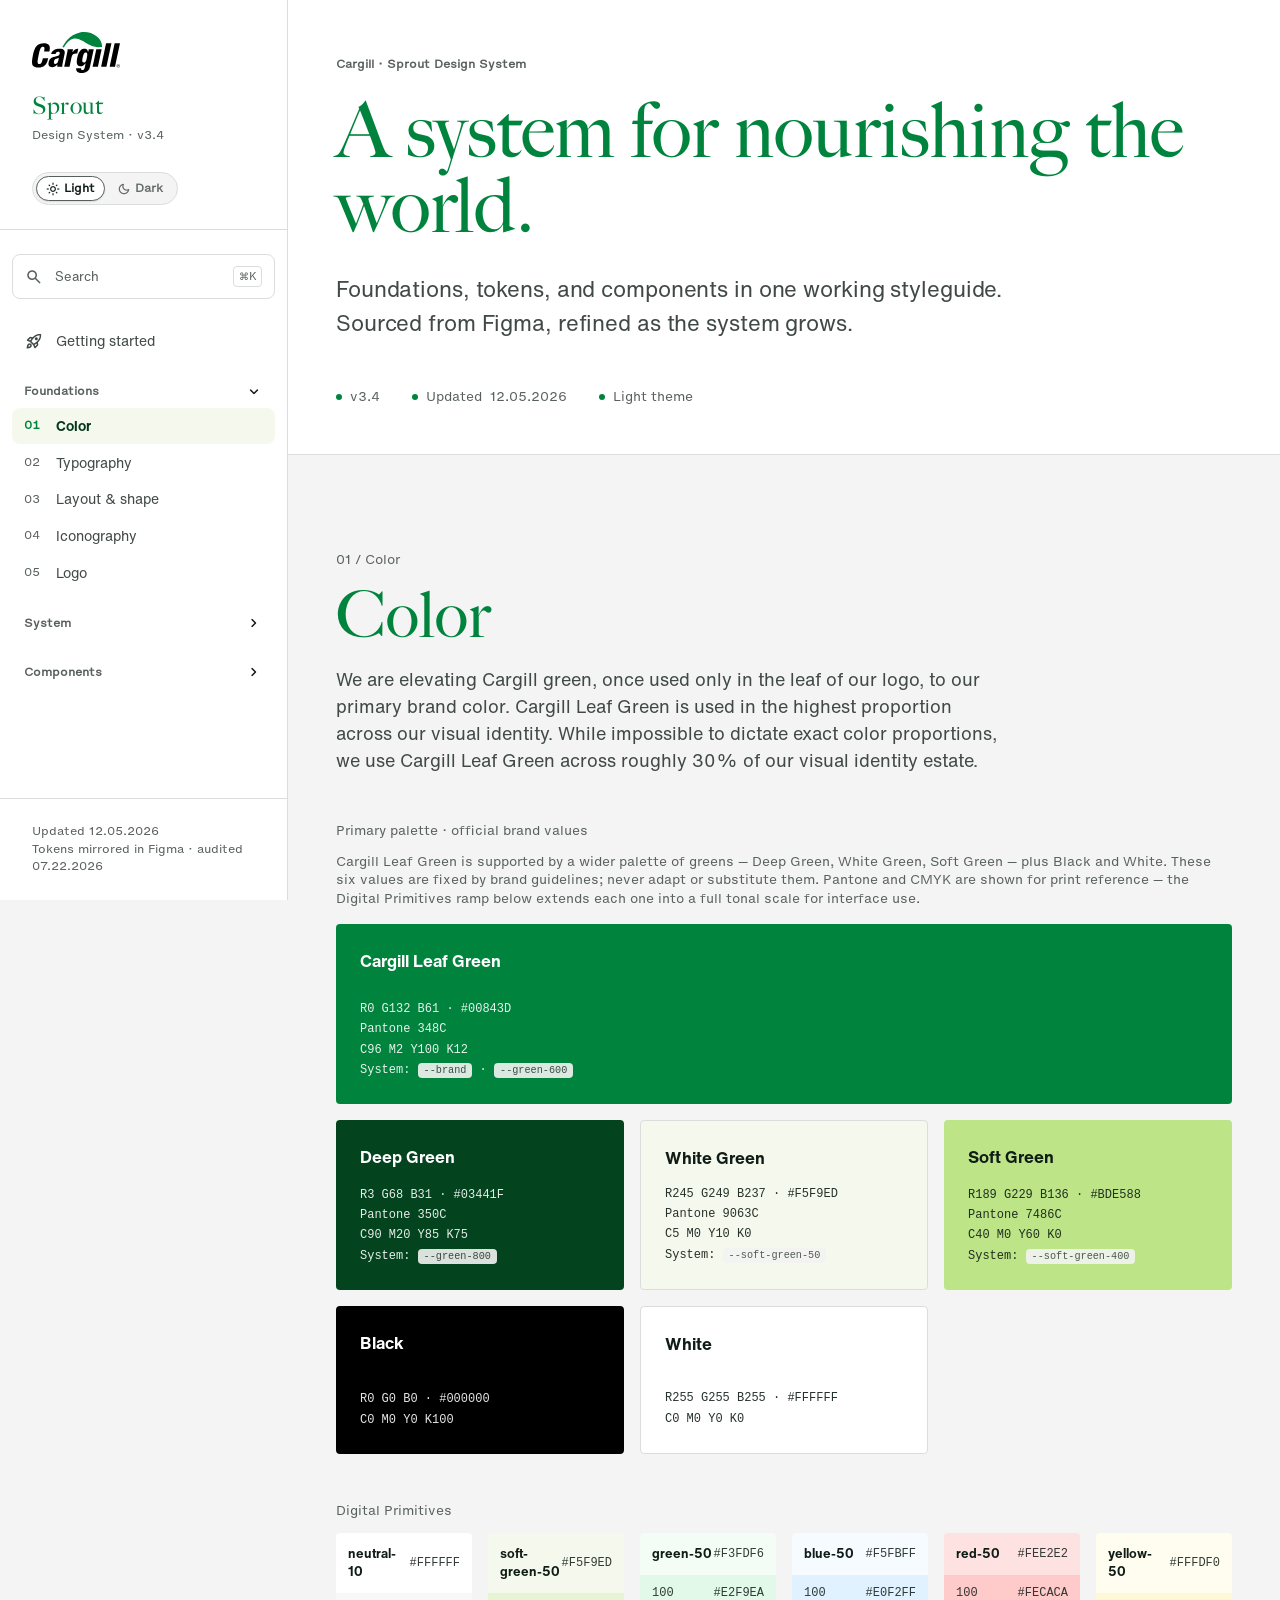
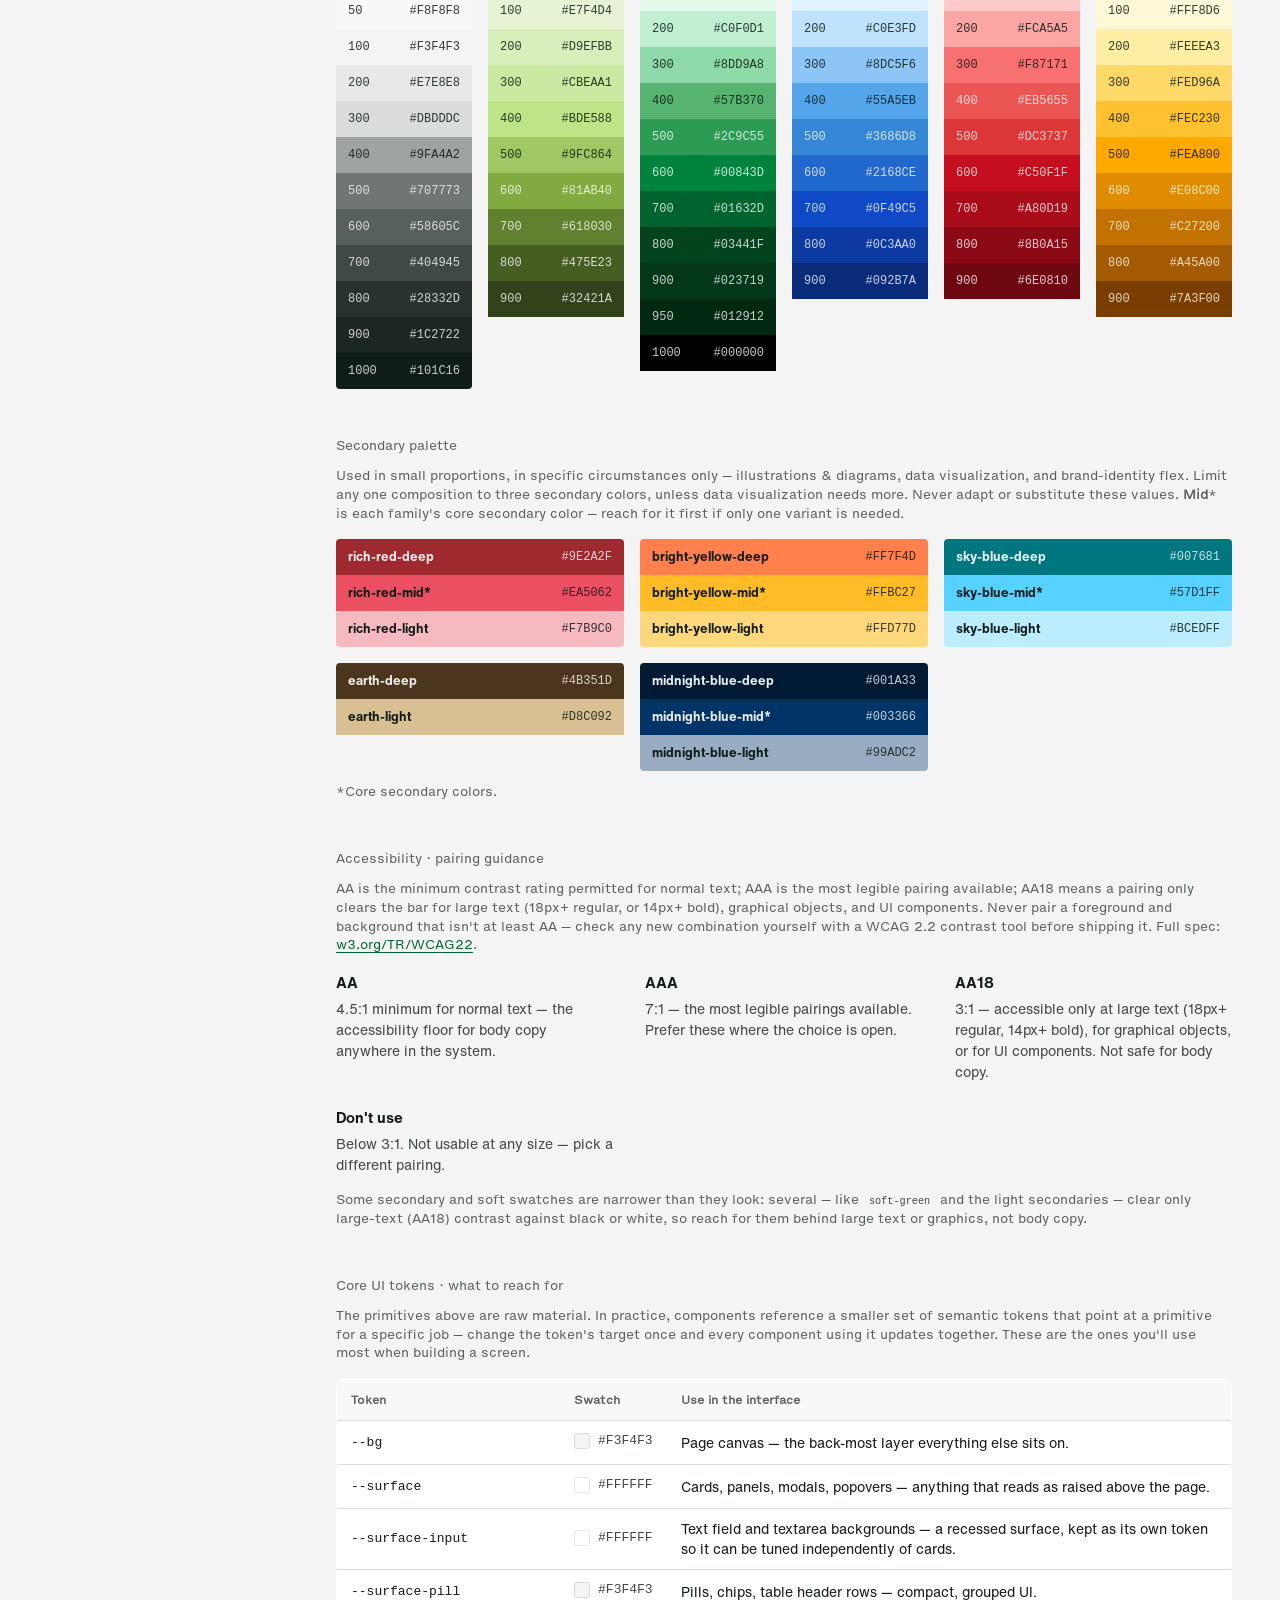
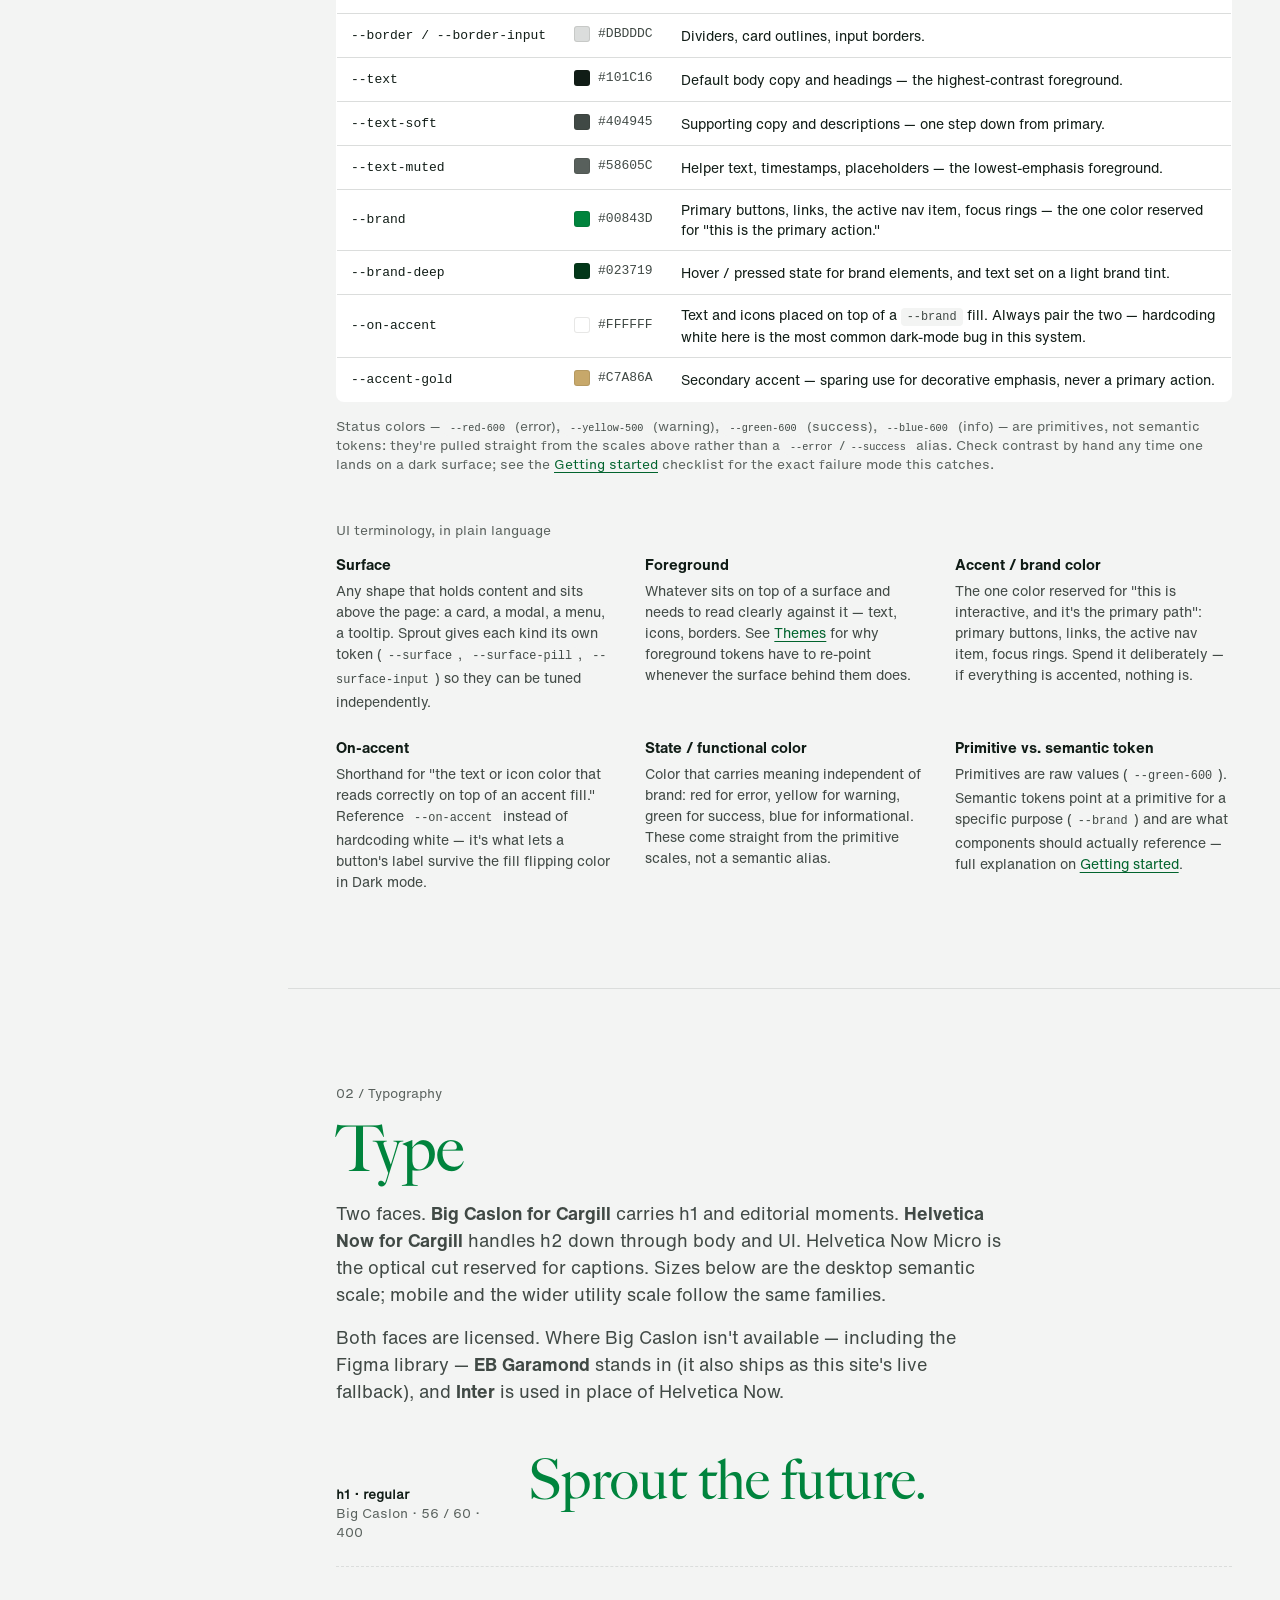
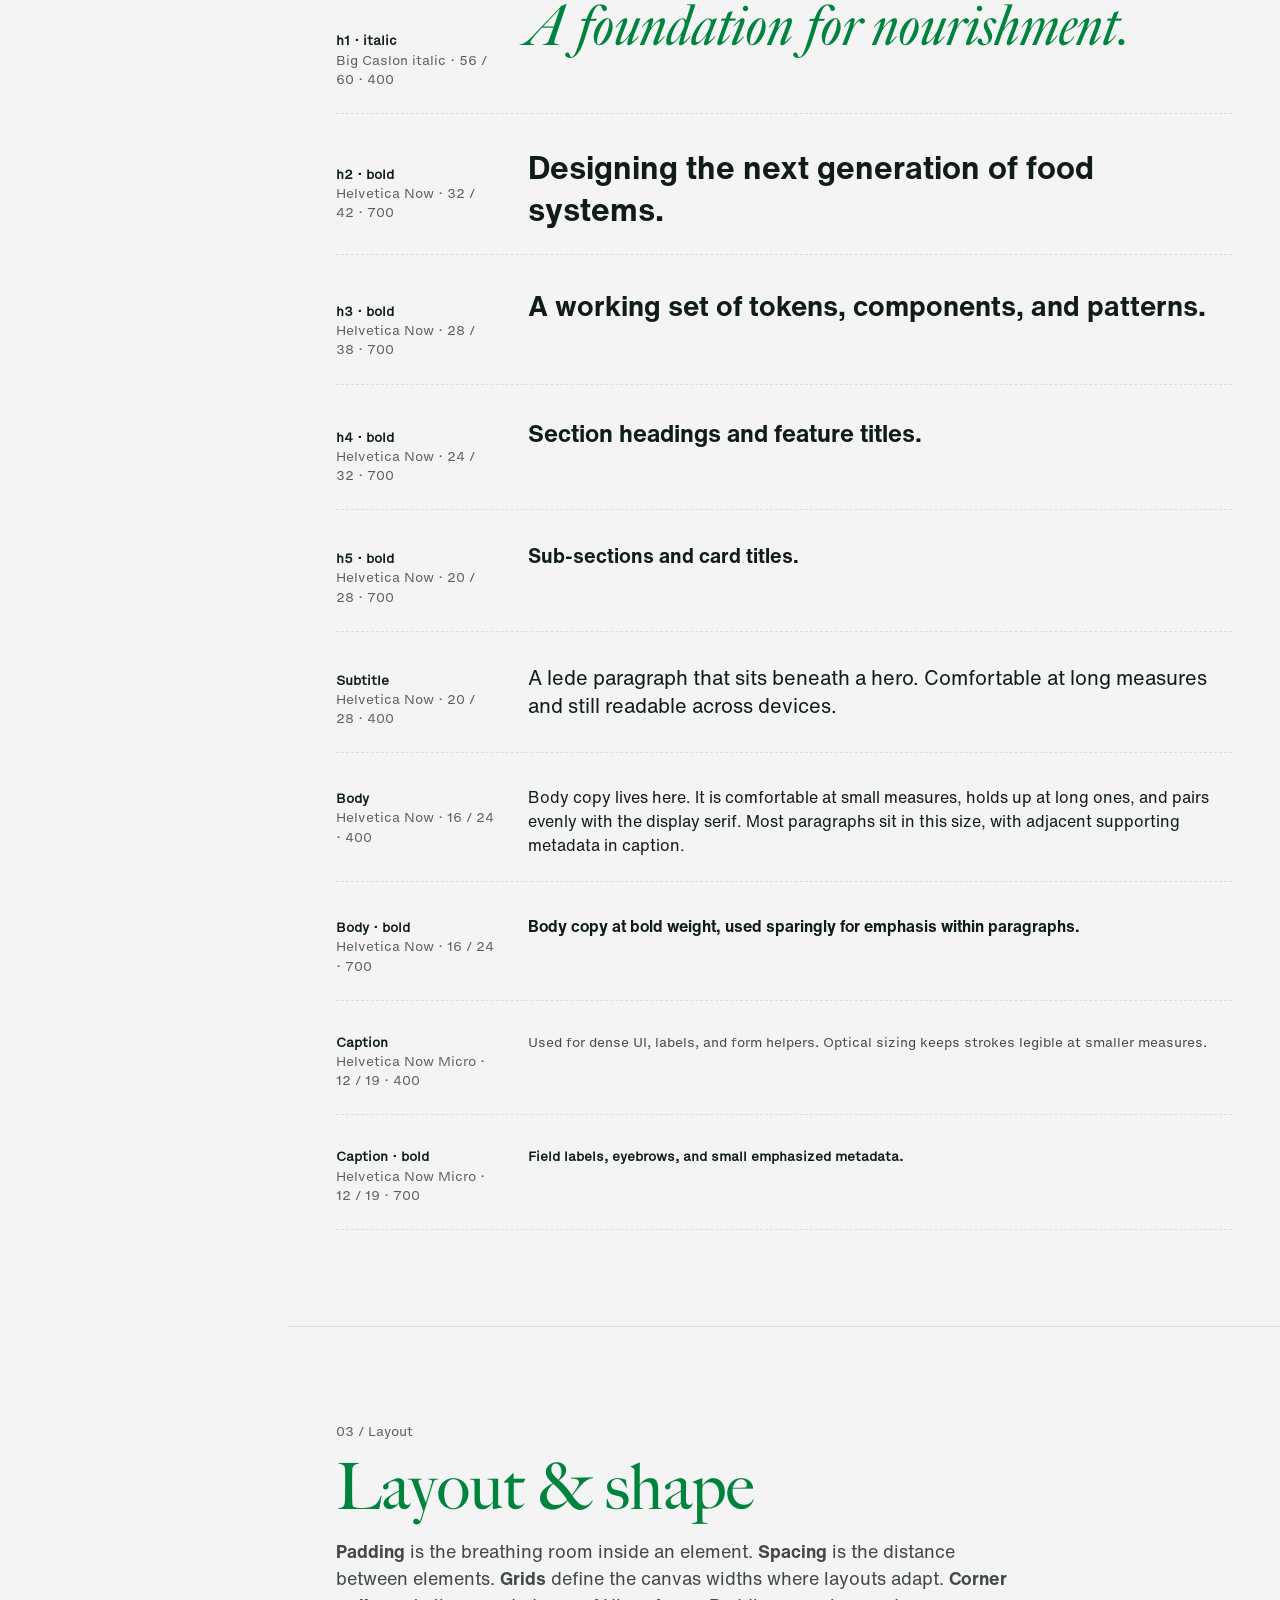
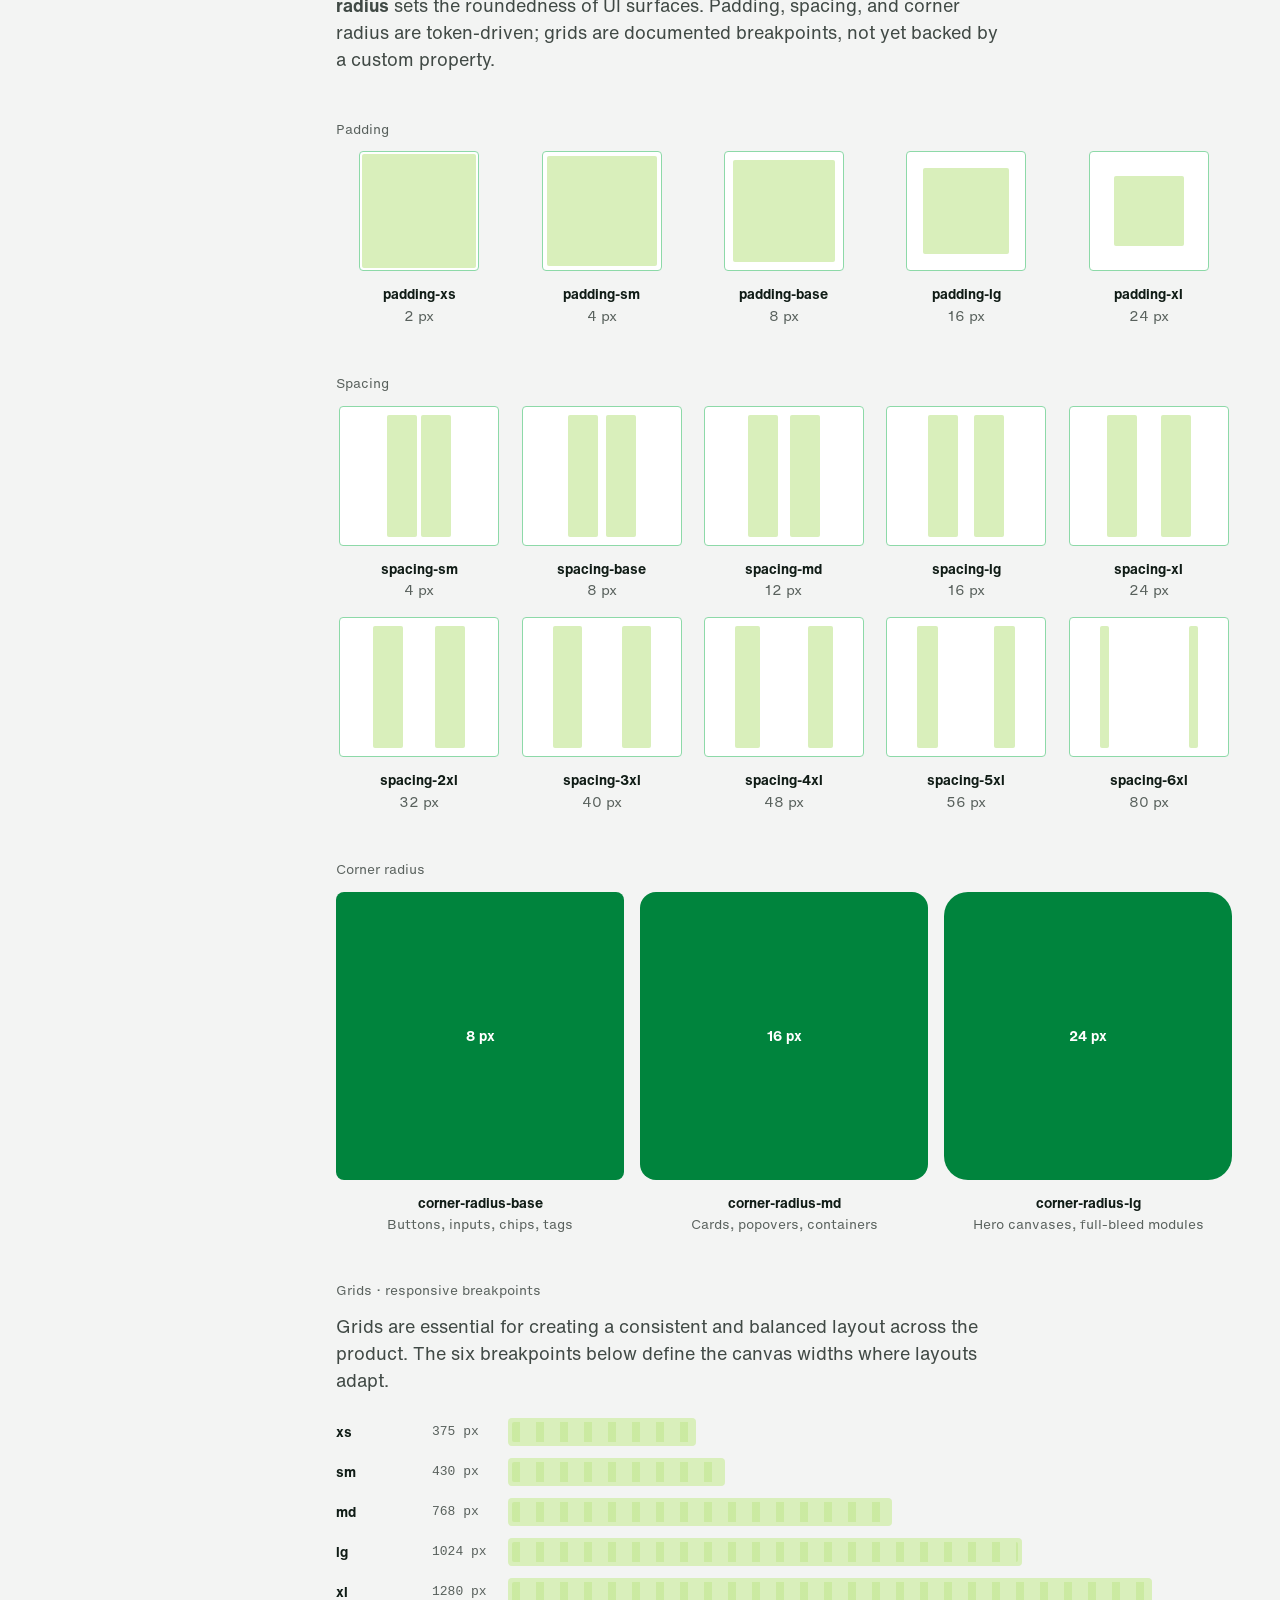
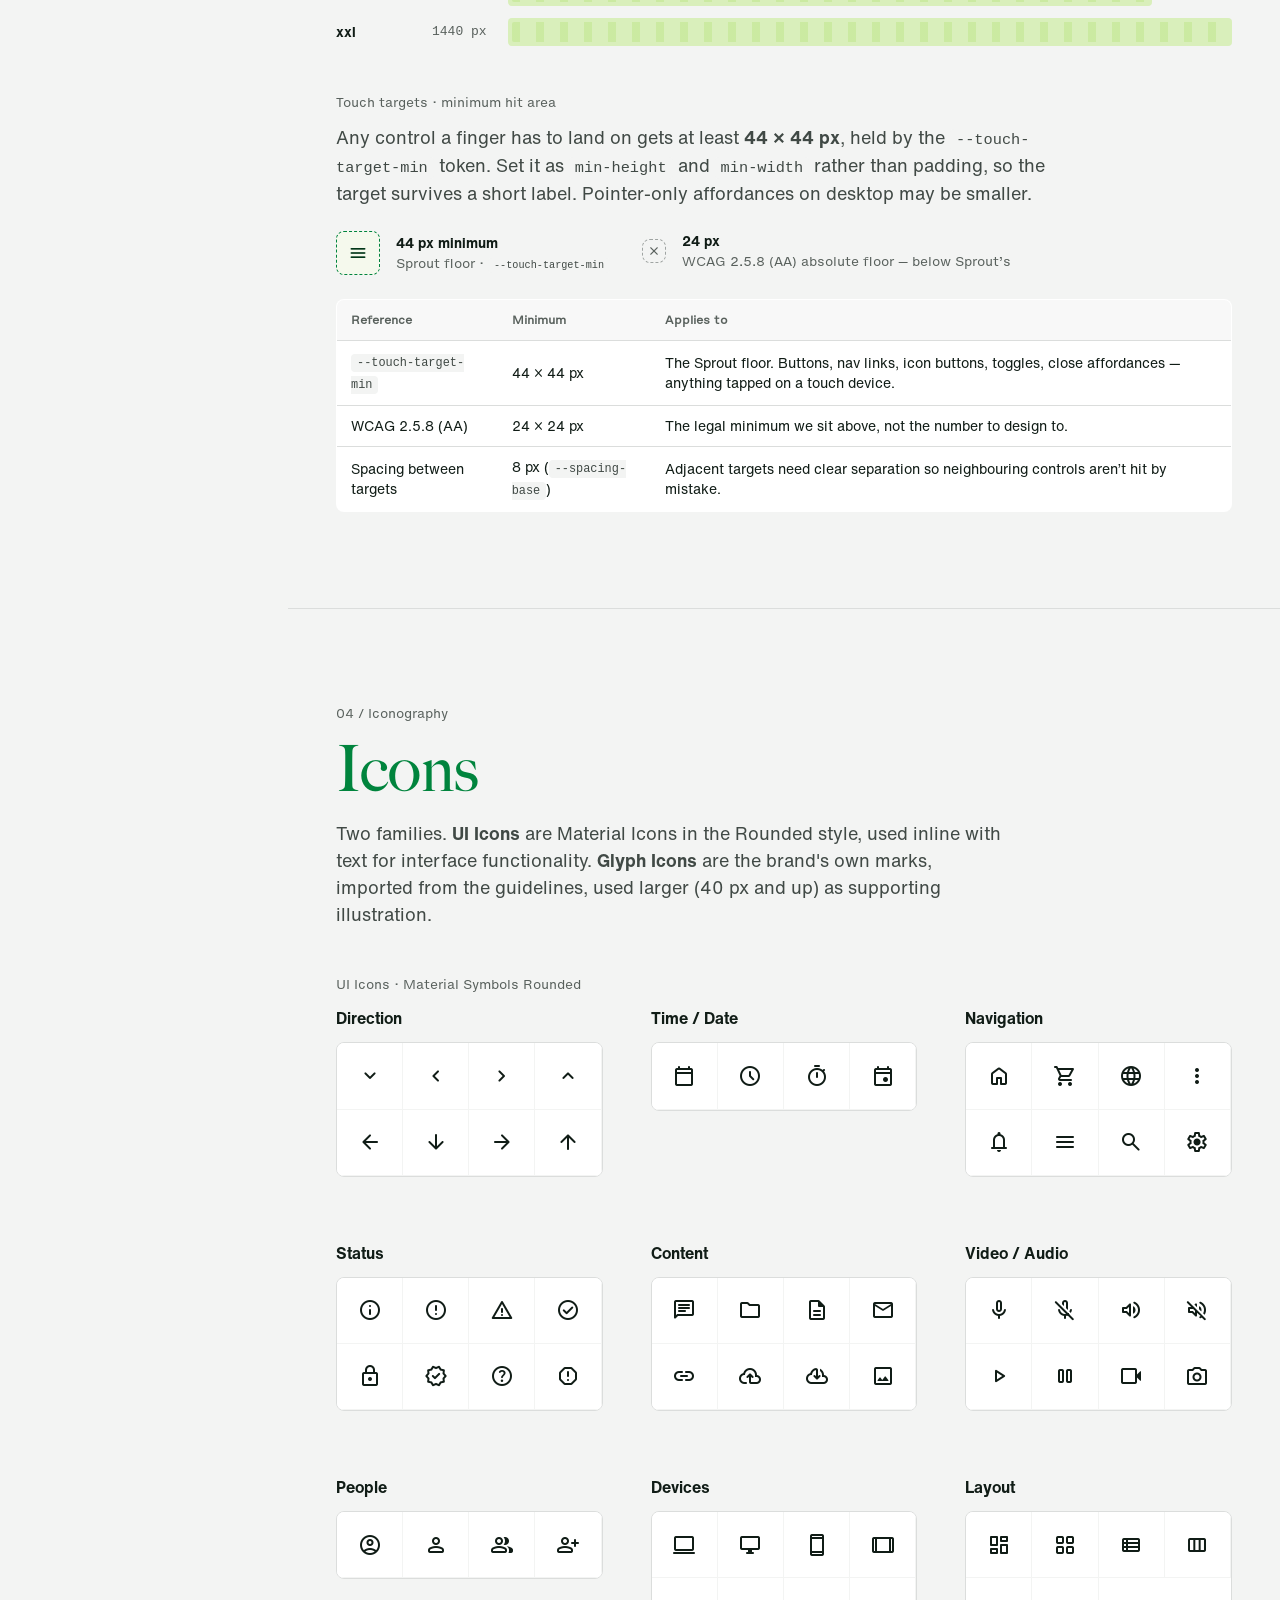
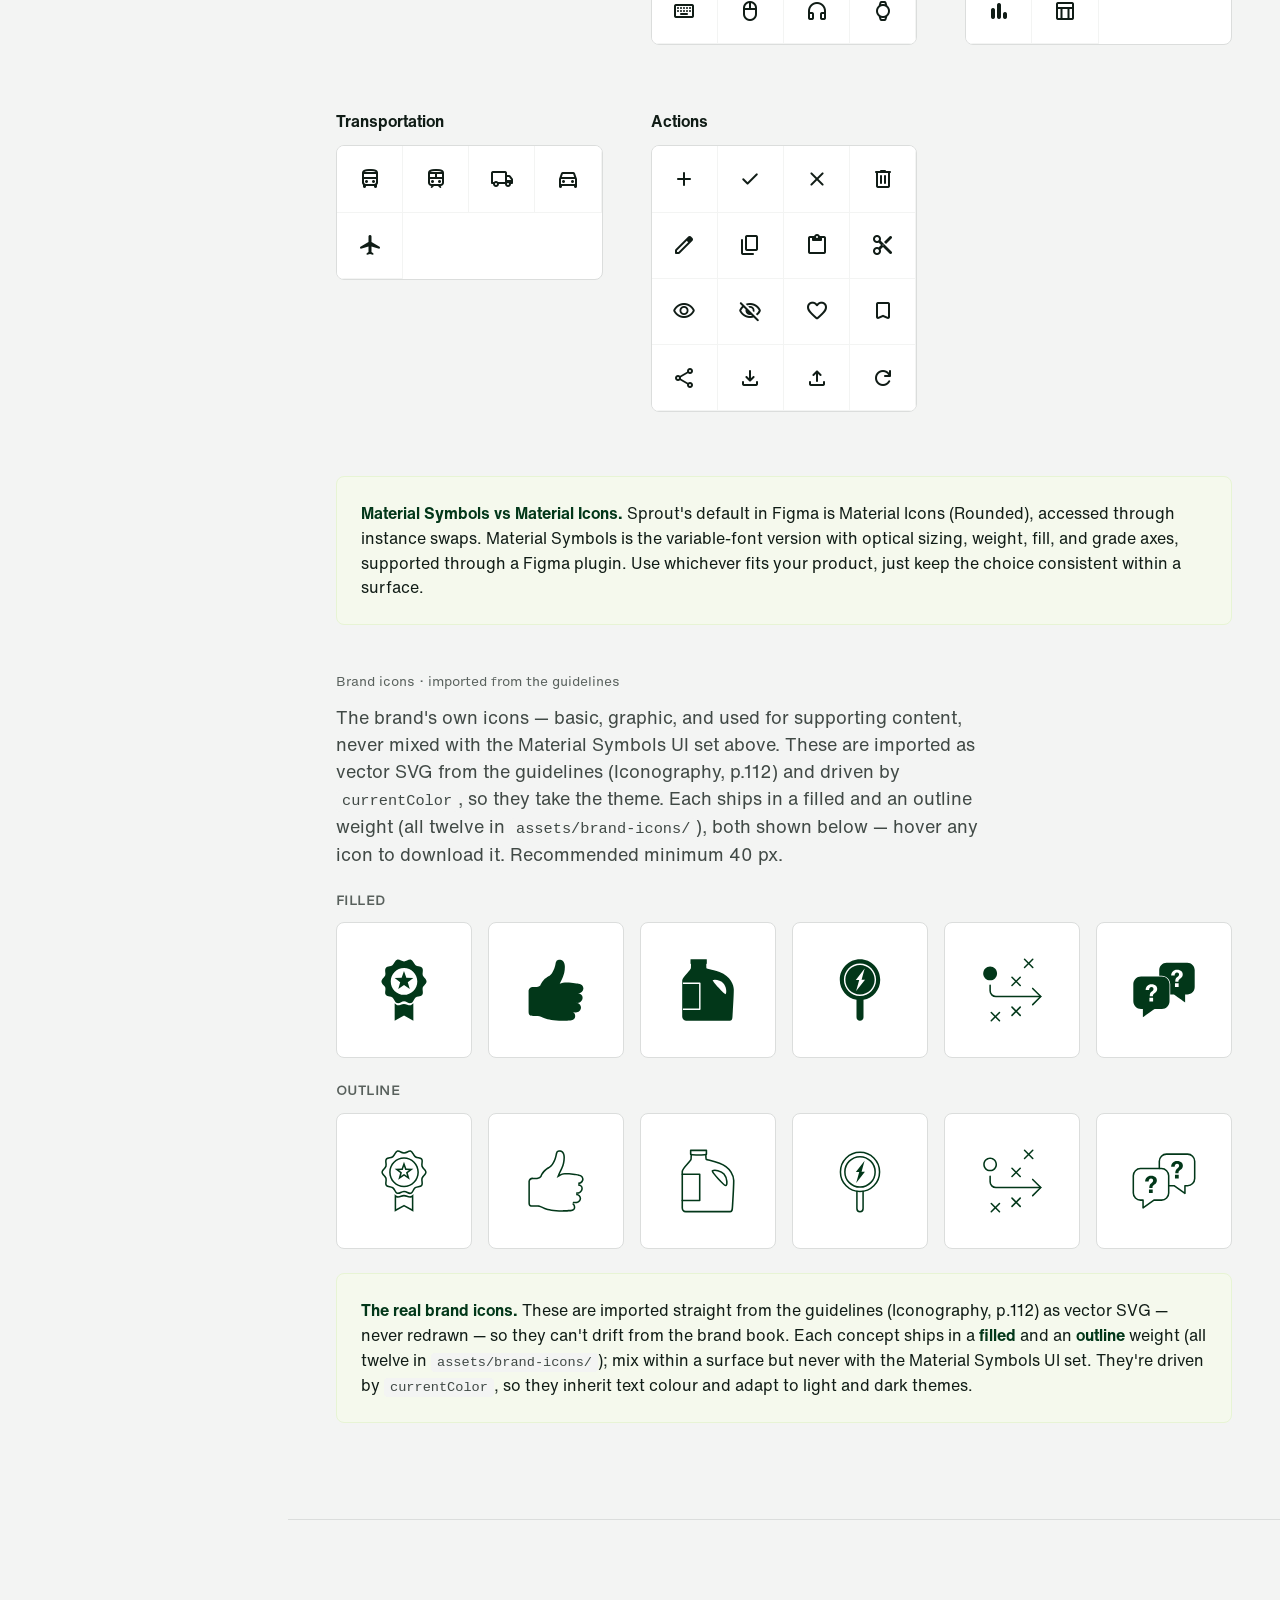
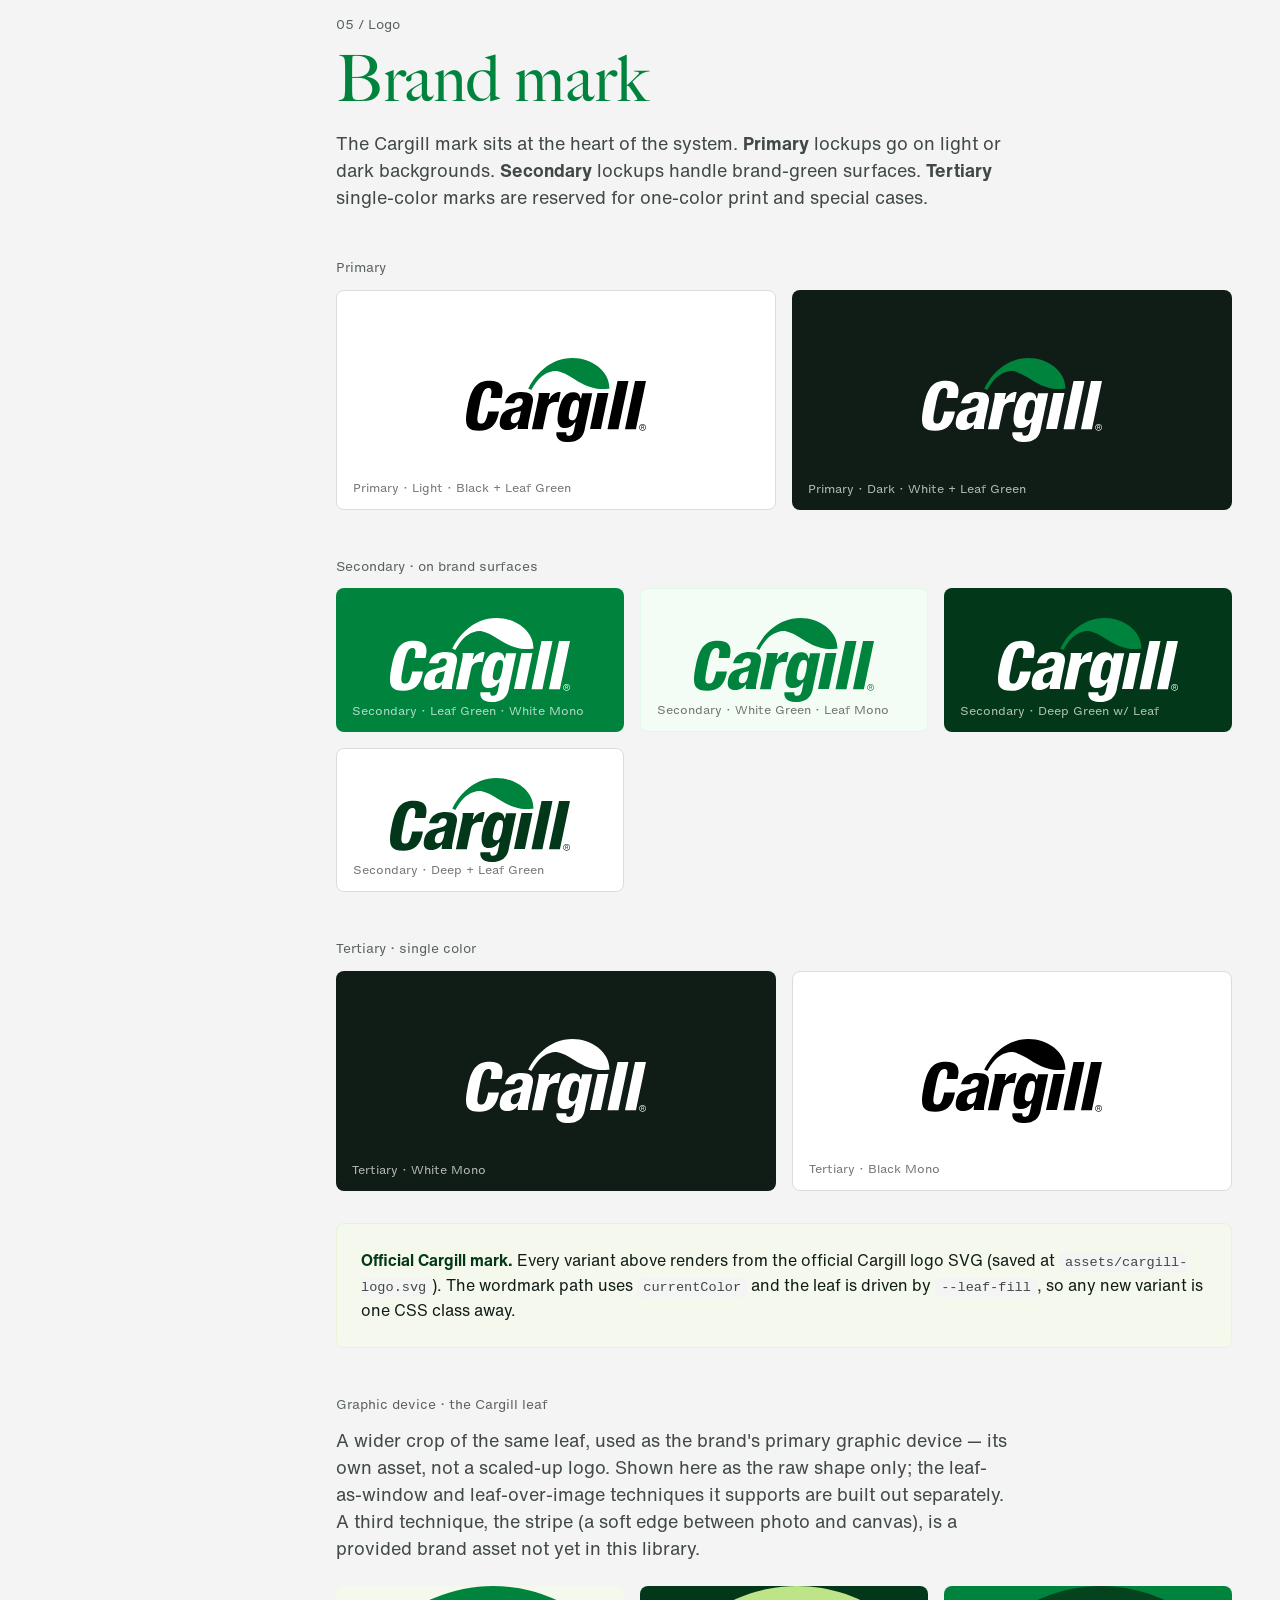
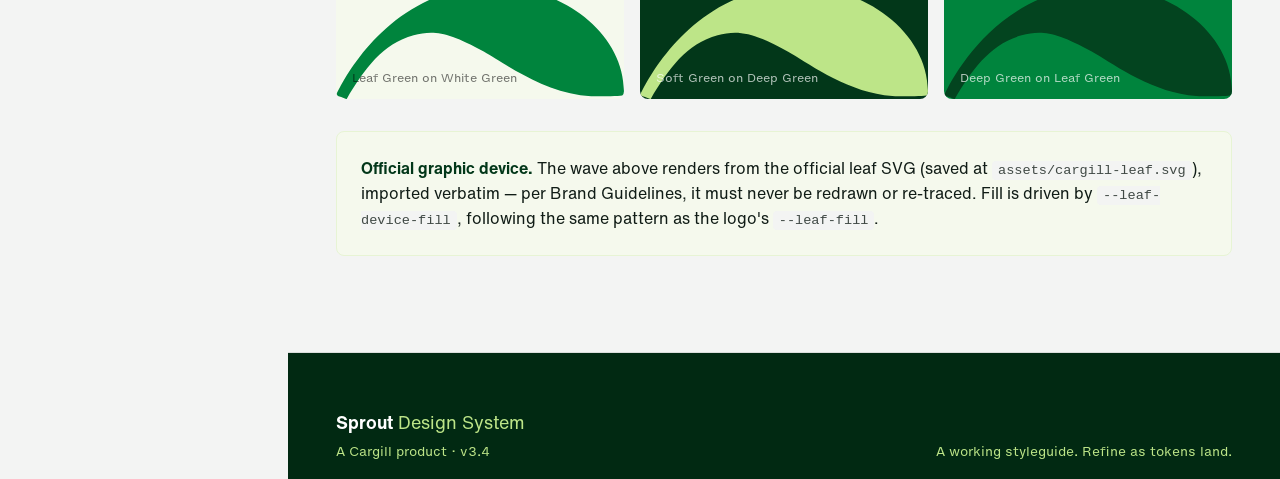
==== commit 8e4ee8a7: "Merge sprout-polish-a11y: illustration crops, leaf composition, data visualization - Fix five SVG vi" ====
--- a/index.html
+++ b/index.html
@@ -559,81 +559,79 @@
         </div>
 
         <div class="scale-block">
-          <p class="scale-label" id="tokens-core-ui-label">Core UI tokens · what to reach for</p>
+          <p class="scale-label">Core UI tokens · what to reach for</p>
           <p class="palette-note" style="margin-bottom: var(--space-4);">The primitives above are raw material. In practice, components reference a smaller set of semantic tokens that point at a primitive for a specific job — change the token's target once and every component using it updates together. These are the ones you'll use most when building a screen.</p>
-          <div class="token-table-scroll" tabindex="0" role="region" aria-labelledby="tokens-core-ui-label">
-            <table class="token-table">
-              <thead>
-                <tr>
-                  <th>Token</th>
-                  <th>Swatch</th>
-                  <th>Use in the interface</th>
-                </tr>
-              </thead>
-              <tbody>
-                <tr>
-                  <td class="token-name">--bg</td>
-                  <td><span class="token-swatch" style="--c:#F8F8F8">#F8F8F8</span></td>
-                  <td>Page canvas — the back-most layer everything else sits on.</td>
-                </tr>
-                <tr>
-                  <td class="token-name">--surface</td>
-                  <td><span class="token-swatch" style="--c:#FFFFFF">#FFFFFF</span></td>
-                  <td>Cards, panels, modals, popovers — anything that reads as raised above the page.</td>
-                </tr>
-                <tr>
-                  <td class="token-name">--surface-input</td>
-                  <td><span class="token-swatch" style="--c:#FFFFFF">#FFFFFF</span></td>
-                  <td>Text field and textarea backgrounds — a recessed surface, kept as its own token so it can be tuned independently of cards.</td>
-                </tr>
-                <tr>
-                  <td class="token-name">--surface-pill</td>
-                  <td><span class="token-swatch" style="--c:#F3F4F3">#F3F4F3</span></td>
-                  <td>Pills, chips, table header rows — compact, grouped UI.</td>
-                </tr>
-                <tr>
-                  <td class="token-name">--border / --border-input</td>
-                  <td><span class="token-swatch" style="--c:#DBDDDC">#DBDDDC</span></td>
-                  <td>Dividers, card outlines, input borders.</td>
-                </tr>
-                <tr>
-                  <td class="token-name">--text</td>
-                  <td><span class="token-swatch" style="--c:#101C16">#101C16</span></td>
-                  <td>Default body copy and headings — the highest-contrast foreground.</td>
-                </tr>
-                <tr>
-                  <td class="token-name">--text-soft</td>
-                  <td><span class="token-swatch" style="--c:#404945">#404945</span></td>
-                  <td>Supporting copy and descriptions — one step down from primary.</td>
-                </tr>
-                <tr>
-                  <td class="token-name">--text-muted</td>
-                  <td><span class="token-swatch" style="--c:#58605C">#58605C</span></td>
-                  <td>Helper text, timestamps, placeholders — the lowest-emphasis foreground.</td>
-                </tr>
-                <tr>
-                  <td class="token-name">--brand</td>
-                  <td><span class="token-swatch" style="--c:#00843D">#00843D</span></td>
-                  <td>Primary buttons, links, the active nav item, focus rings — the one color reserved for "this is the primary action."</td>
-                </tr>
-                <tr>
-                  <td class="token-name">--brand-deep</td>
-                  <td><span class="token-swatch" style="--c:#023719">#023719</span></td>
-                  <td>Hover / pressed state for brand elements, and text set on a light brand tint.</td>
-                </tr>
-                <tr>
-                  <td class="token-name">--on-accent</td>
-                  <td><span class="token-swatch" style="--c:#FFFFFF">#FFFFFF</span></td>
-                  <td>Text and icons placed on top of a <code>--brand</code> fill. Always pair the two — hardcoding white here is the most common dark-mode bug in this system.</td>
-                </tr>
-                <tr>
-                  <td class="token-name">--accent-gold</td>
-                  <td><span class="token-swatch" style="--c:#C7A86A">#C7A86A</span></td>
-                  <td>Secondary accent — sparing use for decorative emphasis, never a primary action.</td>
-                </tr>
-              </tbody>
-            </table>
-          </div>
+          <table class="token-table">
+            <thead>
+              <tr>
+                <th>Token</th>
+                <th>Swatch</th>
+                <th>Use in the interface</th>
+              </tr>
+            </thead>
+            <tbody>
+              <tr>
+                <td class="token-name">--bg</td>
+                <td><span class="token-swatch" style="--c:#F3F4F3">#F3F4F3</span></td>
+                <td>Page canvas — the back-most layer everything else sits on.</td>
+              </tr>
+              <tr>
+                <td class="token-name">--surface</td>
+                <td><span class="token-swatch" style="--c:#FFFFFF">#FFFFFF</span></td>
+                <td>Cards, panels, modals, popovers — anything that reads as raised above the page.</td>
+              </tr>
+              <tr>
+                <td class="token-name">--surface-input</td>
+                <td><span class="token-swatch" style="--c:#FFFFFF">#FFFFFF</span></td>
+                <td>Text field and textarea backgrounds — a recessed surface, kept as its own token so it can be tuned independently of cards.</td>
+              </tr>
+              <tr>
+                <td class="token-name">--surface-pill</td>
+                <td><span class="token-swatch" style="--c:#F3F4F3">#F3F4F3</span></td>
+                <td>Pills, chips, table header rows — compact, grouped UI.</td>
+              </tr>
+              <tr>
+                <td class="token-name">--border / --border-input</td>
+                <td><span class="token-swatch" style="--c:#DBDDDC">#DBDDDC</span></td>
+                <td>Dividers, card outlines, input borders.</td>
+              </tr>
+              <tr>
+                <td class="token-name">--text</td>
+                <td><span class="token-swatch" style="--c:#101C16">#101C16</span></td>
+                <td>Default body copy and headings — the highest-contrast foreground.</td>
+              </tr>
+              <tr>
+                <td class="token-name">--text-soft</td>
+                <td><span class="token-swatch" style="--c:#404945">#404945</span></td>
+                <td>Supporting copy and descriptions — one step down from primary.</td>
+              </tr>
+              <tr>
+                <td class="token-name">--text-muted</td>
+                <td><span class="token-swatch" style="--c:#58605C">#58605C</span></td>
+                <td>Helper text, timestamps, placeholders — the lowest-emphasis foreground.</td>
+              </tr>
+              <tr>
+                <td class="token-name">--brand</td>
+                <td><span class="token-swatch" style="--c:#00843D">#00843D</span></td>
+                <td>Primary buttons, links, the active nav item, focus rings — the one color reserved for "this is the primary action."</td>
+              </tr>
+              <tr>
+                <td class="token-name">--brand-deep</td>
+                <td><span class="token-swatch" style="--c:#023719">#023719</span></td>
+                <td>Hover / pressed state for brand elements, and text set on a light brand tint.</td>
+              </tr>
+              <tr>
+                <td class="token-name">--on-accent</td>
+                <td><span class="token-swatch" style="--c:#FFFFFF">#FFFFFF</span></td>
+                <td>Text and icons placed on top of a <code>--brand</code> fill. Always pair the two — hardcoding white here is the most common dark-mode bug in this system.</td>
+              </tr>
+              <tr>
+                <td class="token-name">--accent-gold</td>
+                <td><span class="token-swatch" style="--c:#C7A86A">#C7A86A</span></td>
+                <td>Secondary accent — sparing use for decorative emphasis, never a primary action.</td>
+              </tr>
+            </tbody>
+          </table>
           <p class="palette-note" style="margin-top: var(--space-4); margin-bottom: 0;">Status colors — <code>--red-600</code> (error), <code>--yellow-500</code> (warning), <code>--green-600</code> (success), <code>--blue-600</code> (info) — are primitives, not semantic tokens: they're pulled straight from the scales above rather than a <code>--error</code>/<code>--success</code> alias. Check contrast by hand any time one lands on a dark surface; see the <a href="getting-started.html">Getting started</a> checklist for the exact failure mode this catches.</p>
         </div>
 
@@ -748,7 +746,7 @@
             <p class="section-eyebrow">03 / Layout</p>
             <h2 class="section-title">Layout &amp; shape</h2>
           </div>
-          <p class="section-lede"><strong>Padding</strong> is the breathing room inside an element. <strong>Spacing</strong> is the distance between elements. <strong>Grids</strong> define the canvas widths where layouts adapt. <strong>Corner radius</strong> sets the roundedness of UI surfaces. All four scales are token‑driven.</p>
+          <p class="section-lede"><strong>Padding</strong> is the breathing room inside an element. <strong>Spacing</strong> is the distance between elements. <strong>Grids</strong> define the canvas widths where layouts adapt. <strong>Corner radius</strong> sets the roundedness of UI surfaces. Padding, spacing, and corner radius are token‑driven; grids are documented breakpoints, not yet backed by a custom property.</p>
         </div>
 
         <div class="scale-block">
@@ -826,18 +824,16 @@
               <span class="touch-target-caption">24 px<br><span>WCAG 2.5.8 (AA) absolute floor — below Sprout&rsquo;s</span></span>
             </div>
           </div>
-          <div class="token-table-scroll" tabindex="0" role="region" aria-label="Touch target minimums" style="margin-top: var(--space-5);">
-            <table class="token-table">
-              <thead>
-                <tr><th>Reference</th><th>Minimum</th><th>Applies to</th></tr>
-              </thead>
-              <tbody>
-                <tr><td><code>--touch-target-min</code></td><td>44 &times; 44 px</td><td>The Sprout floor. Buttons, nav links, icon buttons, toggles, close affordances — anything tapped on a touch device.</td></tr>
-                <tr><td>WCAG 2.5.8 (AA)</td><td>24 &times; 24 px</td><td>The legal minimum we sit above, not the number to design to.</td></tr>
-                <tr><td>Spacing between targets</td><td>8 px (<code>--spacing-base</code>)</td><td>Adjacent targets need clear separation so neighbouring controls aren&rsquo;t hit by mistake.</td></tr>
-              </tbody>
-            </table>
-          </div>
+          <table class="token-table" style="margin-top: var(--space-5);">
+            <thead>
+              <tr><th>Reference</th><th>Minimum</th><th>Applies to</th></tr>
+            </thead>
+            <tbody>
+              <tr><td><code>--touch-target-min</code></td><td>44 &times; 44 px</td><td>The Sprout floor. Buttons, nav links, icon buttons, toggles, close affordances — anything tapped on a touch device.</td></tr>
+              <tr><td>WCAG 2.5.8 (AA)</td><td>24 &times; 24 px</td><td>The legal minimum we sit above, not the number to design to.</td></tr>
+              <tr><td>Spacing between targets</td><td>8 px (<code>--spacing-base</code>)</td><td>Adjacent targets need clear separation so neighbouring controls aren&rsquo;t hit by mistake.</td></tr>
+            </tbody>
+          </table>
         </div>
       </div>
     </section>
@@ -1118,7 +1114,7 @@
 
         <div class="scale-block" style="margin-top: var(--space-7);">
           <p class="scale-label">Graphic device · the Cargill leaf</p>
-          <p class="section-lede" style="margin-bottom: var(--space-5);">A wider crop of the same leaf, used as the brand's primary graphic device — its own asset, not a scaled-up logo. Shown here as the raw shape only; the leaf-as-window, leaf-over-image, and stripe techniques it supports are built out separately.</p>
+          <p class="section-lede" style="margin-bottom: var(--space-5);">A wider crop of the same leaf, used as the brand's primary graphic device — its own asset, not a scaled-up logo. Shown here as the raw shape only; the leaf-as-window and leaf-over-image techniques it supports are built out separately. A third technique, the stripe (a soft edge between photo and canvas), is a provided brand asset not yet in this library.</p>
           <div class="leaf-device-grid">
             <div class="leaf-device-card" data-bg="paper">
               <svg class="leaf-device" viewBox="0 0 1000 394" role="img" aria-label="Cargill leaf graphic device"><use href="#cargill-leaf-device"/></svg>
--- a/styles.css
+++ b/styles.css
@@ -181,6 +181,44 @@
       --accent-gold:    #C7A86A;                 /* secondary accent */
       --on-accent:      #FFFFFF;                 /* text/icon color on top of --brand */
 
+      /* ---- Data visualization scales ----
+         Four scales, four jobs: categorical says WHICH series, sequential says HOW
+         MUCH, diverging says WHICH SIDE of a baseline, status says WHAT STATE. They
+         are not interchangeable, and a chart never mixes two of them.
+         Every value is an existing step off a ramp above, chosen by measurement: each
+         sits inside the mode's OKLCH lightness band and above the chroma floor, and
+         the separations were checked in OKLab under simulated protanopia and
+         deuteranopia. Dark steps are re-selected against the dark surface in the
+         [data-theme="dark"] block — they are NOT the light steps inverted.
+         Don't hand-pick a replacement and don't add a slot 6; the Data visualization
+         section of system.html records what each number is and why. */
+      --dv-cat-1: var(--green-600);        /* Leaf Green    — always leads */
+      --dv-cat-2: var(--blue-700);         /* Midnight Blue */
+      --dv-cat-3: var(--soft-green-600);   /* Soft Green    */
+      --dv-cat-4: var(--red-700);          /* Rich Red      */
+      --dv-cat-5: var(--yellow-600);       /* Bright Yellow */
+
+      --dv-seq-1: var(--green-400);        /* low  */
+      --dv-seq-2: var(--green-500);
+      --dv-seq-3: var(--green-600);
+      --dv-seq-4: var(--green-700);
+      --dv-seq-5: var(--green-900);        /* high */
+
+      /* Blue↔yellow, never red↔green: red against green collapses to a separation of
+         6.5 under deuteranopia, which erases the two ends of the scale. */
+      --dv-div-neg-2: var(--blue-700);     /* furthest below the baseline */
+      --dv-div-neg-1: var(--blue-400);
+      --dv-div-mid:   var(--neutral-300);  /* neutral middle — grey, never a hue */
+      --dv-div-pos-1: var(--yellow-600);
+      --dv-div-pos-2: var(--yellow-700);   /* furthest above the baseline */
+
+      /* Reserved. Never reused as a categorical slot, never shipped without an icon
+         and a word beside them. */
+      --dv-status-good:     var(--green-700);
+      --dv-status-warning:  var(--yellow-700);
+      --dv-status-critical: var(--red-600);
+      --dv-status-none:     var(--text-muted);
+
       /* Padding scale, from Cargill Sprout · Foundations · Padding & Spacing */
       --padding-xs:   2px;
       --padding-sm:   4px;
@@ -309,6 +347,22 @@
       max-width: 1080px;
       margin: 0;
       padding: 0 var(--space-7);
+    }
+
+    /* Visually hidden but still announced/focusable — for headings and labels
+       that a screen reader needs for landmark/heading navigation but the
+       visual design has no room (or need) for. Never use display:none or
+       visibility:hidden here; both remove the element from the a11y tree too. */
+    .sr-only {
+      position: absolute;
+      width: 1px;
+      height: 1px;
+      padding: 0;
+      margin: -1px;
+      overflow: hidden;
+      clip: rect(0, 0, 0, 0);
+      white-space: nowrap;
+      border: 0;
     }
 
     /* ---------- App layout · left rail + main ---------- */
@@ -1035,16 +1089,6 @@
       font-weight: 700;
       color: var(--text);
     }
-    /* Display sizes from the Utility scale (8xl serif used for the hero) */
-    .type-display-serif {
-      font-family: var(--font-display);
-      font-size: 72px;
-      line-height: 80px;
-      font-weight: 400;
-      color: var(--brand);
-      letter-spacing: var(--display-tracking);
-    }
-
     /* ---------- Corner radius ---------- */
     .radius-grid {
       display: grid;
@@ -1598,30 +1642,35 @@
        must extend beyond the canvas," and a mask inscribed exactly inside its box (the
        previous behavior here) never satisfies that; it just reads as a lens, not a bleeding
        leaf. */
-    /* aspect-ratio 1000/580 (taller than the leaf device's own 1000/394) deliberately gives
-       the window vertical room. The clip is objectBoundingBox, so a taller box rounds the leaf
-       out a little — worth it: the extra height lets the enlarged, bottom-anchored leaf show
-       its full natural bottom CURVE inside the box instead of being sliced flat by the bottom
-       edge, and exposes more of the photo (a face fits eyes-to-smile without a hard crop). */
-    .leaf-window { aspect-ratio: 1000 / 580; width: 100%; position: relative; overflow: hidden; }
+    /* The window box and the LEAF's box are deliberately two different shapes.
+       #cargill-leaf-clip is clipPathUnits="objectBoundingBox", so the silhouette is
+       stretched to whatever box it is applied to — apply it to a box that is not
+       1000:394 and the leaf is no longer the leaf. The window itself wants to be
+       taller than that (vertical room for a face), so the aspect ratio lives on the
+       IMAGE box, not on the window: the window crops, the image carries the leaf's
+       own proportion, and the silhouette stays undistorted at any card width. */
+    .leaf-window { aspect-ratio: 1000 / 545; width: 100%; position: relative; overflow: hidden; }
     .leaf-window-img {
+      /* Bottom-anchored and wider than the window, so the leaf bleeds off both sides
+         and the top — the brand's own scale rule, "both edges must extend beyond the
+         canvas."
+         At 200% wide the leaf is twice the card's width, so the window sits on the
+         broad middle of the sweep rather than near its narrow tip — that is what
+         opens the photo aperture up enough to hold a whole face (forehead to chin)
+         instead of a band across the eyes. The -22% bottom drops the shape's own
+         lower edge below the card, where the canvas colour takes over, so the curve
+         the reader sees is the leaf's upper sweep, uninterrupted corner to corner.
+         Pair with each photo's object-position (set inline) to seat its subject. */
       position: absolute;
-      inset: 0;
-      width: 100%;
-      height: 100%;
+      left: 50%;
+      bottom: -22%;
+      transform: translateX(-50%);
+      width: 200%;
+      aspect-ratio: 1000 / 394;
+      height: auto;
       object-fit: cover;
       display: block;
       clip-path: url(#cargill-leaf-clip);
-      /* Grow the clipped leaf and let the rectangle crop it — the brand's own direction for
-         this device ("both edges must extend beyond the canvas"). Anchor the scale at the
-         BOTTOM (50% 100%): scaling from the bottom edge only ever moves the leaf's lower
-         boundary UP and inward, so its natural bottom CURVE is always shown in full and can
-         never be sliced into the hard horizontal line a top- or center-anchored scale
-         produces. The leaf instead bleeds off the top and both sides — the dynamic crop —
-         while the taller window (see .leaf-window) keeps the photo's focal points in view.
-         Pair with each image's object-position (set inline per photo) to seat its subject. */
-      transform: scale(1.4);
-      transform-origin: 50% 100%;
     }
     /* margin-top:auto pins this row to the bottom of the canvas. The grid stretches both
        cards to equal height, but the two titles wrap to different line counts, so without
@@ -1650,15 +1699,16 @@
        distinct from leaf-as-window, which clips the photo INTO the leaf. The brand lists
        scale/position/crop/reflection/rotation/color/transparency/stripe as the available
        treatments for fitting a given photo; this is the base, untreated composition. */
-    /* 4/3 matches the native aspect of the brand photography (~590×443), so object-fit:cover
-       shows the whole frame with almost no crop — the wind turbine reads as a complete
-       machine (hub, all three blades, sky) rather than a tight detail zoomed in past its
-       edges. A wider 3/2 box here re-cropped every photo tighter than its own framing. */
+    /* 3/2 rather than the photos' native ~4/3: at 4/3 these cards stood taller than
+       anything else on the page and the leaf had to sit high in the frame to leave the
+       title room. The shallower box trims sky and foreground — the parts of these
+       frames carrying the least information — and keeps the subject, while bringing the
+       pair back in line with the rest of the section. */
     .leaf-over-image {
       position: relative;
       overflow: hidden;
       border-radius: var(--corner-radius-md);
-      aspect-ratio: 4 / 3;
+      aspect-ratio: 3 / 2;
     }
     .leaf-over-image-img {
       width: 100%;
@@ -1768,25 +1818,6 @@
       color: var(--text-muted);
     }
 
-    /* ---------- Wide token tables · horizontal scroll ----------
-       Four columns of monospace token names and hex values give these tables a
-       min-content width of ~580px, and a table can't shrink below that — so on
-       a phone the widest one dragged the whole document 221px wider than the
-       viewport. The table now scrolls inside its own frame, the treatment
-       .btn-matrix and .avatar-matrix already use for dense reference grids.
-       The wrapper is a focusable, labelled region so the scroll is reachable by
-       keyboard, and padding-bottom keeps a classic scrollbar off the table's
-       bottom border. */
-    .token-table-scroll {
-      overflow-x: auto;
-      border-radius: var(--corner-radius-base);
-      padding-bottom: 4px;
-    }
-    .token-table-scroll:focus-visible {
-      outline: none;
-      box-shadow: 0 0 0 3px var(--soft-green-200);
-    }
-
     .token-table {
       width: 100%;
       border-collapse: collapse;
@@ -2161,43 +2192,6 @@
       margin-top: var(--space-4);
     }
 
-    /* Illustration placeholder · reserves the SPACE an approved illustration will
-       occupy without inventing artwork of our own — illustration is an asset
-       dependency here (see the note below). Swap the aspect ratio to match the
-       layout; never stretch the eventual asset to fit a mismatched slot. */
-    .illustration-slot {
-      display: flex;
-      flex-direction: column;
-      align-items: center;
-      justify-content: center;
-      gap: var(--space-2);
-      width: 100%;
-      box-sizing: border-box;
-      border: 1.5px dashed var(--border);
-      border-radius: var(--corner-radius-md);
-      background: var(--soft-green-50);
-      color: var(--text-muted);
-      padding: var(--space-4);
-    }
-    .illustration-slot .material-symbols-rounded { font-size: 28px; }
-    .illustration-slot-label {
-      font-family: var(--font-sans);
-      font-size: 13px;
-      font-weight: 700;
-      color: var(--text-soft);
-      margin: 0;
-    }
-    .illustration-slot-meta {
-      font-family: var(--font-micro);
-      font-size: 12px;
-      text-align: center;
-      max-width: 32ch;
-      margin: 0;
-    }
-    .illustration-slot--square    { aspect-ratio: 1 / 1; }
-    .illustration-slot--landscape { aspect-ratio: 16 / 9; }
-    .illustration-slot--portrait  { aspect-ratio: 3 / 4; }
-
     /* Real brand object illustrations (vector SVG imported from the guidelines PDF) */
     .illus-card {
       margin: 0;
@@ -2217,6 +2211,11 @@
       box-sizing: border-box;
     }
     .illus-card-stage img { max-width: 70%; max-height: 100%; width: auto; height: auto; display: block; }
+    /* Diagrams are landscape (process flows, instruction sequences) — the square,
+       70%-capped object-illustration stage would shrink them to a sliver. Let the
+       stage hug the artwork's own aspect ratio and fill the available width instead. */
+    .illus-card-stage--diagram { height: auto; width: 100%; }
+    .illus-card-stage--diagram img { max-width: 100%; width: 100%; height: auto; }
     .illus-card-label {
       font-family: var(--font-sans);
       font-size: 14px;
@@ -2229,6 +2228,29 @@
       font-size: 12px;
       color: var(--text-muted);
       margin: 0;
+    }
+    /* Near-square diagram cards sit three across on desktop, dropping to two once
+       the sidebar collapses and one on phones — landscape diagrams stay full-width. */
+    .illus-grid-3 {
+      display: grid;
+      grid-template-columns: repeat(3, 1fr);
+      gap: var(--space-5);
+    }
+    /* The three artworks have different aspect ratios, so let each stage grow to the
+       row height and centre the art inside it — otherwise the captions sit at three
+       different baselines across the row. */
+    .illus-grid-3 .illus-card-stage--diagram { flex: 1; }
+    .illus-grid-3 .illus-card-stage--diagram img {
+      width: auto;
+      max-width: 100%;
+      height: auto;
+      max-height: 100%;
+    }
+    @media (max-width: 1023.98px) {
+      .illus-grid-3 { grid-template-columns: repeat(2, 1fr); }
+    }
+    @media (max-width: 767.98px) {
+      .illus-grid-3 { grid-template-columns: 1fr; }
     }
 
     /* ---------- Asset download (JS-injected hover button on any asset tile) ---------- */
@@ -2245,7 +2267,7 @@
       justify-content: center;
       padding: 0;
       border: 1px solid var(--border);
-      border-radius: 999px;
+      border-radius: var(--radius-pill);
       background: var(--surface);
       color: var(--text-soft);
       cursor: pointer;
@@ -2329,7 +2351,6 @@
       margin-top: var(--space-5);
       opacity: 0.85;
     }
-    .chart-color-step--dark,
     .chart-color-step--light { color: var(--text); }
 
     .dataviz-extension-row {
@@ -2549,6 +2570,158 @@
     }
     .dataviz-line-grid { stroke: var(--border); stroke-width: 1; }
 
+    /* ---------- Data visualization · colour scales by job ----------
+       Three scales doing three different jobs. Categorical answers "which series",
+       sequential answers "how much", diverging answers "which side of zero". They
+       are not interchangeable and a chart never mixes two of them. Every hex below
+       is a step off an existing Sprout ramp, chosen by measurement rather than by
+       eye — see the notes in the Data visualization section for what was measured. */
+    .dv-ramp {
+      display: flex;
+      border: 1px solid var(--border);
+      border-radius: 2px;
+      overflow: hidden;
+    }
+    .dv-ramp-step {
+      flex: 1;
+      min-height: 56px;
+      display: flex;
+      align-items: flex-end;
+      justify-content: center;
+      padding: var(--space-2) 4px;
+      font-family: var(--font-micro);
+      font-size: 10px;
+      color: #fff;
+      text-align: center;
+    }
+    .dv-ramp-step--ink { color: var(--text); }   /* light steps need dark ink on them */
+    .dv-ramp-caption {
+      font-family: var(--font-micro);
+      font-size: 12px;
+      color: var(--text-muted);
+      margin-top: var(--space-2);
+    }
+
+    /* Heatmap · the sequential ramp's natural home. A 2px surface-coloured gap
+       between cells keeps the lightest classes legible against each other without
+       drawing a border on every cell. */
+    .dv-heatmap {
+      display: grid;
+      grid-template-columns: auto repeat(6, 1fr);
+      gap: 2px;
+      max-width: 520px;
+    }
+    .dv-heatmap-cell {
+      aspect-ratio: 1 / 1;
+      display: flex;
+      align-items: center;
+      justify-content: center;
+      font-family: var(--font-micro);
+      font-size: 11px;
+      font-variant-numeric: tabular-nums;
+      border-radius: 2px;
+    }
+    .dv-heatmap-head {
+      display: flex;
+      align-items: center;
+      justify-content: center;
+      font-family: var(--font-micro);
+      font-size: 11px;
+      color: var(--text-muted);
+    }
+    .dv-heatmap-row-head {
+      display: flex;
+      align-items: center;
+      justify-content: flex-end;
+      padding-right: var(--space-2);
+      font-family: var(--font-micro);
+      font-size: 11px;
+      color: var(--text-muted);
+      white-space: nowrap;
+    }
+
+    /* Diverging bar · bars grow left or right of a shared zero rule. The zero line
+       is the only gridline that earns full weight here — it is the thing every bar
+       is being read against. */
+    .dv-diverging { max-width: 560px; }
+    .dv-diverging-row {
+      display: grid;
+      grid-template-columns: 132px 1fr;
+      align-items: center;
+      gap: var(--space-3);
+      margin-bottom: 6px;
+    }
+    .dv-diverging-label {
+      font-family: var(--font-micro);
+      font-size: 12px;
+      color: var(--text-soft);
+      text-align: right;
+    }
+    .dv-diverging-track {
+      position: relative;
+      height: 26px;
+      display: flex;
+      align-items: center;
+    }
+    .dv-diverging-track::before {          /* the zero rule */
+      content: "";
+      position: absolute;
+      left: 50%;
+      top: -3px;
+      bottom: -3px;
+      width: 1px;
+      background: var(--text-muted);
+    }
+    .dv-diverging-bar {
+      position: absolute;
+      height: 18px;
+      border-radius: 2px;
+    }
+    .dv-diverging-value {
+      position: absolute;
+      font-family: var(--font-micro);
+      font-size: 11px;
+      font-variant-numeric: tabular-nums;
+      color: var(--text);
+      top: 50%;
+      transform: translateY(-50%);
+    }
+
+    /* Status · a reserved scale. These never stand in for "series 4", and they never
+       travel without an icon and a word — colour alone cannot say "critical". */
+    .dv-status-row {
+      display: flex;
+      flex-wrap: wrap;
+      gap: var(--space-3);
+    }
+    .dv-status-chip {
+      display: inline-flex;
+      align-items: center;
+      gap: 6px;
+      padding: 6px 12px 6px 8px;
+      border-radius: var(--radius-pill);
+      border: 1px solid var(--border);
+      background: var(--surface);
+      font-family: var(--font-micro);
+      font-size: 12px;
+      color: var(--text);
+    }
+    .dv-status-chip .material-symbols-rounded { font-size: 16px; }
+
+    /* Emphasis · one series in the accent hue, every other series in the
+       de-emphasis grey. The most underused form in the set. */
+    .dv-emphasis-chart { width: 100%; max-width: 460px; height: auto; }
+    .dv-emphasis-path { fill: none; stroke-width: 2; }
+    .dv-emphasis-path--muted { stroke: var(--neutral-350); }
+    .dv-emphasis-path--lead  { stroke: var(--green-600); }
+    [data-theme="dark"] .dv-emphasis-path--lead { stroke: var(--accent-lime); }
+    .dv-emphasis-label {
+      font-family: var(--font-micro);
+      font-size: 11px;
+      fill: var(--text);
+    }
+    .dv-emphasis-label--muted { fill: var(--text-muted); }
+
     /* ---------- Components ---------- */
     .component-grid {
       display: grid;
@@ -2625,7 +2798,7 @@
     /* Styles · light theme */
     .btn-primary {
       background: var(--brand);
-      color: #fff;
+      color: var(--on-accent);
     }
     .btn-primary:hover    { background: var(--green-700); }
     .btn-primary:active   { background: var(--green-800); }
@@ -2654,7 +2827,11 @@
     .btn-ghost.btn--disabled { background: transparent !important; color: var(--neutral-400) !important; }
 
     /* Destructive · pairs with primary/secondary/ghost */
-    .btn-primary.btn--danger    { background: var(--red-600); }
+    /* Always white, not var(--on-accent) — the danger fill is red in both
+       themes (never repoints to the dark-mode lime brand color), so it never
+       needs the accent-aware swap; higher specificity than .btn-primary alone
+       keeps this correct regardless of theme with no parallel override needed. */
+    .btn-primary.btn--danger    { background: var(--red-600); color: #fff; }
     .btn-primary.btn--danger:hover  { background: var(--red-700); }
     .btn-secondary.btn--danger  { color: var(--red-600); border-color: var(--red-600); }
     .btn-secondary.btn--danger:hover { background: var(--red-50); color: var(--red-700); border-color: var(--red-700); }
@@ -2662,19 +2839,6 @@
     .btn-ghost.btn--danger:hover { background: var(--red-50); color: var(--red-700); }
 
     .btn-row { display: flex; flex-wrap: wrap; gap: var(--space-3); align-items: center; }
-    .btn-grid {
-      display: grid;
-      grid-template-columns: max-content 1fr;
-      gap: var(--space-3) var(--space-5);
-      align-items: center;
-    }
-    .btn-grid-label {
-      font-family: var(--font-micro);
-      font-size: 11px;
-      letter-spacing: normal;
-      text-transform: none;
-      color: var(--text-muted);
-    }
 
     /* Dense button library matrix, mirrors Figma's button page */
     .btn-matrix {
@@ -2729,8 +2893,6 @@
       text-transform: none;
       font-weight: 700;
     }
-    .tag-row { display: flex; flex-wrap: wrap; gap: var(--space-2); }
-
     /* Cards · shared base */
     .card {
       background: var(--surface);
@@ -2932,9 +3094,9 @@
       border-color: transparent;
     }
     .card-expressive--brand .card-eyebrow { color: var(--soft-green-200); }
-    .card-expressive--brand .card-headline { color: #fff; }
+    .card-expressive--brand .card-headline { color: var(--on-accent); }
     .card-expressive--brand .card-body { color: rgba(255, 255, 255, 0.9); }
-    .card-expressive--brand-btn { color: #fff; border-color: #fff; }
+    .card-expressive--brand-btn { color: var(--on-accent); border-color: var(--on-accent); }
 
     /* Expressive layout with side chart graphic */
     .card-expressive--chart {
@@ -2949,26 +3111,6 @@
     .card-expressive-chart svg { width: 100%; height: 120px; display: block; }
     .card-expressive--chart > :not(.card-expressive-chart) {
       grid-column: 1;
-    }
-
-    /* Stat / KPI */
-    .kpi {
-      display: flex;
-      flex-direction: column;
-      gap: var(--space-2);
-    }
-    .kpi-value {
-      font-family: var(--font-display);
-      font-size: 56px;
-      line-height: 1;
-      color: var(--brand);
-    }
-    .kpi-label {
-      font-family: var(--font-micro);
-      font-size: 12px;
-      letter-spacing: normal;
-      text-transform: none;
-      color: var(--text-muted);
     }
 
     /* Accordion */
@@ -3712,7 +3854,7 @@
       gap: var(--spacing-sm);
       min-height: 40px;
       padding: 6px 8px 6px 12px;
-      background: var(--surface);
+      background: var(--surface-input);
       border: 1px solid var(--border-input);
       border-radius: var(--corner-radius-base);
       cursor: text;
@@ -4060,7 +4202,7 @@
       font-family: var(--font-sans);
       font-size: 15px;
       color: var(--text);
-      background: var(--surface);
+      background: var(--surface-input);
       resize: vertical;
       transition: border-color 120ms ease, box-shadow 120ms ease;
     }
@@ -4093,14 +4235,6 @@
       from { transform: translate3d(0, 0, 0); }
       to   { transform: translate3d(-50%, 0, 0); }
     }
-    @media (prefers-reduced-motion: reduce) {
-      .marquee-track { animation: none; }
-      .status-indicator--pulse .status-indicator-dot { animation: none; }
-      .progress-bar--indeterminate .progress-bar-fill { animation: none; width: 100%; }
-      /* Spinner kept (conveys loading status), but slowed to reduce vestibular strain */
-      .spinner { animation-duration: 1.6s; }
-    }
-
     /* Marquee item — small card with image + label */
     .marquee-item {
       flex-shrink: 0;
@@ -4317,7 +4451,7 @@
       gap: var(--spacing-sm);
       min-height: 40px;
       padding: 6px 12px;
-      background: var(--surface);
+      background: var(--surface-input);
       border: 1px solid var(--border-input);
       border-radius: var(--corner-radius-base);
       transition: border-color 120ms ease, box-shadow 120ms ease, background-color 120ms ease;
@@ -4532,15 +4666,6 @@
       font-size: 12px;
       color: var(--text-muted);
     }
-    .site-footer-demo-sub--inner {
-      padding: var(--padding-base) var(--padding-xl);
-    }
-    .site-footer-demo-sub--inner .site-footer-sub-mark {
-      display: flex;
-      align-items: center;
-      gap: var(--space-3);
-    }
-    .site-footer-demo-sub--inner .cargill-logo { width: 64px; }
     .site-footer-sub-links {
       display: flex;
       gap: var(--space-5);
@@ -4758,7 +4883,7 @@
     .carousel-dot {
       width: 8px;
       height: 8px;
-      border-radius: 999px;
+      border-radius: var(--radius-pill);
       background: rgba(255, 255, 255, 0.5);
       transition: background-color 120ms ease, width 120ms ease;
     }
@@ -4966,7 +5091,6 @@
     /* md (768) · type specimen rows stack */
     @media (max-width: 767.98px) {
       .type-row { grid-template-columns: 1fr; gap: var(--space-2); }
-      .nav-links { display: none; }
     }
 
     /* ===== Batch components: Number Input through Tree View ===== */
@@ -4981,7 +5105,7 @@
 
     /* Page Indicator */
     .page-indicator { display: inline-flex; gap: 8px; align-items: center; }
-    .page-indicator-dot { width: 8px; height: 8px; border-radius: 999px; background: var(--neutral-300); transition: background-color 120ms ease, width 120ms ease; }
+    .page-indicator-dot { width: 8px; height: 8px; border-radius: var(--radius-pill); background: var(--neutral-300); transition: background-color 120ms ease, width 120ms ease; }
     .page-indicator-dot--active { width: 20px; background: var(--brand); }
 
     /* Pagination */
@@ -5005,7 +5129,7 @@
     .popover-actions { display: flex; gap: var(--spacing-sm); margin-top: var(--space-3); justify-content: flex-end; }
 
     /* Progress Bar */
-    .progress-bar { width: 100%; height: 8px; background: var(--neutral-100); border-radius: 999px; overflow: hidden; }
+    .progress-bar { width: 100%; height: 8px; background: var(--neutral-100); border-radius: var(--radius-pill); overflow: hidden; }
     .progress-bar-fill { height: 100%; background: var(--brand); border-radius: inherit; transition: width 300ms ease; }
     .progress-bar--success .progress-bar-fill { background: var(--green-600); }
     .progress-bar--warning .progress-bar-fill { background: var(--yellow-500); }
@@ -5048,7 +5172,7 @@
     .rating-value { font-family: var(--font-sans); font-size: 13px; color: var(--text-muted); margin-left: 6px; }
 
     /* Search */
-    .search-input { display: flex; align-items: center; gap: var(--spacing-sm); padding: 6px 12px; background: var(--surface); border: 1px solid var(--border-input); border-radius: var(--corner-radius-base); min-height: 40px; transition: border-color 120ms ease, box-shadow 120ms ease; }
+    .search-input { display: flex; align-items: center; gap: var(--spacing-sm); padding: 6px 12px; background: var(--surface-input); border: 1px solid var(--border-input); border-radius: var(--corner-radius-base); min-height: 40px; transition: border-color 120ms ease, box-shadow 120ms ease; }
     .search-input:focus-within { border-color: var(--brand); box-shadow: 0 0 0 3px var(--soft-green-200); }
     .search-input-icon { color: var(--text-soft); display: inline-flex; align-items: center; flex-shrink: 0; }
     .search-input-icon .material-symbols-rounded { font-size: 18px; color: inherit; }
@@ -5067,7 +5191,7 @@
     .segmented-btn--active { background: var(--surface); color: var(--brand-deep); box-shadow: var(--shadow-sm); }
 
     /* Select */
-    .select { display: inline-flex; align-items: center; gap: var(--spacing-sm); min-height: 40px; padding: 6px 12px; background: var(--surface); border: 1px solid var(--border-input); border-radius: var(--corner-radius-base); font-family: var(--font-sans); font-size: 15px; color: var(--text); cursor: pointer; transition: border-color 120ms ease, box-shadow 120ms ease; width: 100%; }
+    .select { display: inline-flex; align-items: center; gap: var(--spacing-sm); min-height: 40px; padding: 6px 12px; background: var(--surface-input); border: 1px solid var(--border-input); border-radius: var(--corner-radius-base); font-family: var(--font-sans); font-size: 15px; color: var(--text); cursor: pointer; transition: border-color 120ms ease, box-shadow 120ms ease; width: 100%; }
     .select:hover { border-color: var(--brand); }
     .select:focus { border-color: var(--brand); box-shadow: 0 0 0 3px var(--soft-green-200); outline: none; }
     .select-value { flex: 1; }
@@ -5088,7 +5212,7 @@
 
     /* Slider */
     .slider-row { display: flex; flex-direction: column; gap: var(--spacing-md); }
-    .slider-input { appearance: none; -webkit-appearance: none; width: 100%; height: 4px; background: var(--neutral-300); border-radius: 999px; outline: none; cursor: pointer; }
+    .slider-input { appearance: none; -webkit-appearance: none; width: 100%; height: 4px; background: var(--neutral-300); border-radius: var(--radius-pill); outline: none; cursor: pointer; }
     .slider-input::-webkit-slider-thumb { appearance: none; width: 20px; height: 20px; border-radius: 50%; background: var(--brand); cursor: pointer; border: 3px solid var(--surface); box-shadow: var(--shadow-sm); }
     .slider-input::-moz-range-thumb { width: 20px; height: 20px; border-radius: 50%; background: var(--brand); cursor: pointer; border: 3px solid var(--surface); box-shadow: var(--shadow-sm); }
     .slider-input:focus-visible { box-shadow: 0 0 0 3px var(--soft-green-200); }
@@ -5135,7 +5259,7 @@
     .stepper-item--complete + .stepper-divider { background: var(--brand); }
 
     /* Tables */
-    .table-wrap { background: var(--surface); border: 1px solid var(--border); border-radius: var(--corner-radius-md); overflow: hidden; }
+    .table-wrap { background: var(--surface); border: 1px solid var(--border); border-radius: var(--corner-radius-md); overflow-x: auto; }
     .table { width: 100%; border-collapse: collapse; }
     .table th, .table td { padding: 12px 16px; text-align: left; border-bottom: 1px solid var(--border); font-family: var(--font-sans); font-size: 14px; color: var(--text); }
     .table tr:last-child td { border-bottom: none; }
@@ -5158,7 +5282,7 @@
     .tab-panel { font-family: var(--font-sans); font-size: 15px; color: var(--text-soft); padding: var(--space-3) 0; }
 
     /* Textarea */
-    .textarea { width: 100%; min-height: 100px; padding: 8px 12px; border: 1px solid var(--border-input); border-radius: var(--corner-radius-base); background: var(--surface); font-family: var(--font-sans); font-size: 15px; line-height: 22px; color: var(--text); resize: vertical; transition: border-color 120ms ease, box-shadow 120ms ease; }
+    .textarea { width: 100%; min-height: 100px; padding: 8px 12px; border: 1px solid var(--border-input); border-radius: var(--corner-radius-base); background: var(--surface-input); font-family: var(--font-sans); font-size: 15px; line-height: 22px; color: var(--text); resize: vertical; transition: border-color 120ms ease, box-shadow 120ms ease; }
     .textarea::placeholder { color: var(--text-muted); }
     .textarea:focus { outline: none; border-color: var(--brand); box-shadow: 0 0 0 3px var(--soft-green-200); }
     .textarea[disabled] { background: var(--neutral-100); color: var(--neutral-400); cursor: not-allowed; }
@@ -5189,7 +5313,7 @@
 
     /* Toggle */
     .toggle { display: inline-flex; align-items: center; gap: var(--spacing-md); cursor: pointer; font-family: var(--font-sans); font-size: 14px; color: var(--text); }
-    .toggle-input { appearance: none; -webkit-appearance: none; width: 36px; height: 20px; border-radius: 999px; background: var(--neutral-300); position: relative; cursor: pointer; transition: background-color 200ms ease; flex-shrink: 0; }
+    .toggle-input { appearance: none; -webkit-appearance: none; width: 36px; height: 20px; border-radius: var(--radius-pill); background: var(--neutral-300); position: relative; cursor: pointer; transition: background-color 200ms ease; flex-shrink: 0; }
     .toggle-input::after { content: ''; position: absolute; top: 2px; left: 2px; width: 16px; height: 16px; border-radius: 50%; background: #fff; transition: transform 200ms ease; box-shadow: var(--shadow-sm); }
     .toggle-input:checked { background: var(--brand); }
     .toggle-input:checked::after { transform: translateX(16px); }
@@ -5240,7 +5364,6 @@
     .tree-icon { width: 18px; height: 18px; display: inline-flex; align-items: center; justify-content: center; color: var(--text-soft); flex-shrink: 0; }
     .tree-icon .material-symbols-rounded { font-size: 16px; color: inherit; }
     .tree-children { padding-left: 20px; display: flex; flex-direction: column; gap: 1px; }
-    .tree-section { display: flex; flex-direction: column; gap: 1px; }
 
 
     /* ===== Multi-page sidebar groups ===== */
@@ -5345,28 +5468,59 @@
       --soft-green-50:  #18241C;  /* light-green hover/selected → subtle dark */
       --soft-green-100: #1F2D23;
       --soft-green-200: #2F5A3C;  /* focus ring stays visible on dark        */
+
+      /* ---- Data visualization scales · dark ----
+         Re-selected against the dark card surface (#101D16), not inverted: flipping
+         the light steps puts the palest class of a ramp on a near-black card, which
+         is the opposite of recessive, and drops several hues out of the dark
+         lightness band. Slot 1 is the one step that holds in both modes.
+         Worst adjacent categorical pair here measures 7.7 simulated / 16.4 normal —
+         the simulated figure sits in the 6–8 band, which is legal only because every
+         series in this system also carries a direct label. */
+      --dv-cat-2: var(--blue-600);
+      --dv-cat-3: var(--soft-green-700);
+      --dv-cat-4: var(--rich-red-mid);
+      --dv-cat-5: var(--yellow-800);
+
+      --dv-seq-1: var(--green-700);        /* low — the ramp's anchor flips */
+      --dv-seq-2: var(--green-600);
+      --dv-seq-3: var(--green-500);
+      --dv-seq-4: var(--green-400);
+      --dv-seq-5: var(--green-300);        /* high */
+
+      /* --dv-div-mid needs no entry: it points at --neutral-300, which this block
+         already repoints to #3A4A41. Poles measure 27.8 simulated / 32.6 normal. */
+      --dv-div-neg-2: var(--blue-600);
+      --dv-div-neg-1: var(--blue-500);
+      --dv-div-pos-1: var(--yellow-600);
+      --dv-div-pos-2: var(--yellow-700);
+
+      --dv-status-good:     var(--green-400);
+      --dv-status-warning:  var(--yellow-600);
+      --dv-status-critical: var(--rich-red-mid);
     }
 
     /* ---- Dark theme · fixes for rules that hard-code a light value ---- */
     [data-theme="dark"] body { background: var(--bg); color: var(--text); }
     [data-theme="dark"] a:hover { color: #CFEF9D; }
 
-    /* Primary buttons: the lime fill needs dark text */
-    [data-theme="dark"] .btn-primary { color: var(--on-accent); }
+    /* Primary buttons: the lime fill needs dark text — handled by the base
+       .btn-primary rule referencing var(--on-accent) directly, no override needed. */
     [data-theme="dark"] .btn-primary:hover  { background: #CFEF9D; }
     [data-theme="dark"] .btn-primary:active { background: var(--accent-lime); }
     /* Outline / ghost hovers read in lime, not deep green */
     [data-theme="dark"] .btn-secondary:hover,
     [data-theme="dark"] .btn-ghost:hover { color: #CFEF9D; border-color: #CFEF9D; }
 
-    /* Recessed input surfaces (darker than cards, per REAP) */
-    [data-theme="dark"] .input-wrap,
-    [data-theme="dark"] .combobox,
+    /* Recessed input surfaces (darker than cards, per REAP). .input-wrap,
+       .combobox, .select, .search-input, .textarea, and .modal-textarea now
+       reference var(--surface-input) directly in their base rule, so they
+       resolve correctly per theme without needing to appear here — same
+       pattern as the --border-input / --on-accent fixes above. .combobox-input
+       and .date-input-trigger stay transparent in light mode (showing their
+       parent's background through), so they still need this explicit
+       dark-mode opacity. */
     [data-theme="dark"] .combobox-input,
-    [data-theme="dark"] .select,
-    [data-theme="dark"] .search-input,
-    [data-theme="dark"] .textarea,
-    [data-theme="dark"] .modal-textarea,
     [data-theme="dark"] .date-input-trigger { background: var(--surface-input); }
 
     /* Tag: its baked text color is a deep green — switch to lime on dark */
@@ -5484,10 +5638,6 @@
       color: var(--red-300);
       border-color: var(--red-300);
     }
-    /* The global on-accent rule below is for lime primary buttons; the danger primary
-       button keeps its red-600 fill, so its text stays white, not near-black. */
-    [data-theme="dark"] .btn-primary.btn--danger { color: #fff; }
-
     /* The dark-mode override that used to live here (combobox-option--active, chip
        selected/pressed + chip-lead, label-tooltip, avatar + its icon, stepper-circle
        complete + its icon, pagination-btn--active, checkbox checked/indeterminate
@@ -5501,13 +5651,13 @@
     [data-theme="dark"] .card-metric-delta--up,
     [data-theme="dark"] .card-expressive .card-eyebrow { color: var(--soft-green-300); }
 
-    /* Expressive · brand-green variant: its background tracks --brand too, so it needs the
-       same on-accent treatment as the other --brand-filled components above. */
+    /* Expressive · brand-green variant: the eyebrow and body don't reference
+       var(--on-accent) in their light-mode rule (soft-green-200 / a soft white
+       rgba respectively), so — unlike the headline and -btn, which now resolve
+       correctly per theme straight from their base rule — they still need an
+       explicit dark-mode correction here. */
     [data-theme="dark"] .card-expressive--brand .card-eyebrow,
-    [data-theme="dark"] .card-expressive--brand .card-headline,
-    [data-theme="dark"] .card-expressive--brand .card-body,
-    [data-theme="dark"] .card-expressive--brand-btn { color: var(--on-accent); }
-    [data-theme="dark"] .card-expressive--brand-btn { border-color: var(--on-accent); }
+    [data-theme="dark"] .card-expressive--brand .card-body { color: var(--on-accent); }
 
     /* Carousel prev/next controls float on the image in a fixed near-white pill regardless
        of page theme; their icon color must stay a fixed dark green, not follow --brand-deep
@@ -5777,7 +5927,7 @@
       letter-spacing: 0.04em;
       text-transform: uppercase;
       padding: 2px 6px;
-      border-radius: 999px;
+      border-radius: var(--radius-pill);
       background: rgba(0, 0, 0, 0.16);
       color: inherit;
       opacity: 0;
@@ -5959,3 +6109,24 @@
     .carousel-dot:focus-visible,
     .rating-star:focus-visible { border-radius: var(--radius-pill); }
 
+    /* ==========================================================================
+       prefers-reduced-motion — kept last on purpose. Every target selector here
+       (.spinner, .status-indicator--pulse .status-indicator-dot,
+       .progress-bar--indeterminate .progress-bar-fill) has an unconditional base
+       rule elsewhere in this file that also sets `animation`. Same selector, same
+       specificity: whichever one is LATER in source order wins, media query or
+       not. This block used to sit mid-file and three of its four rules were
+       silently defeated by base rules that happened to be declared afterward —
+       reduced-motion users got full animation speed with no visible sign the
+       override had failed. Add new reduced-motion overrides here, at the true
+       end of the file, never earlier — that's the only way this class of bug
+       stays fixed as components get added.
+       ========================================================================== */
+    @media (prefers-reduced-motion: reduce) {
+      .marquee-track { animation: none; }
+      .status-indicator--pulse .status-indicator-dot { animation: none; }
+      .progress-bar--indeterminate .progress-bar-fill { animation: none; width: 100%; }
+      /* Spinner kept (conveys loading status), but slowed to reduce vestibular strain */
+      .spinner { animation-duration: 1.6s; }
+    }
+
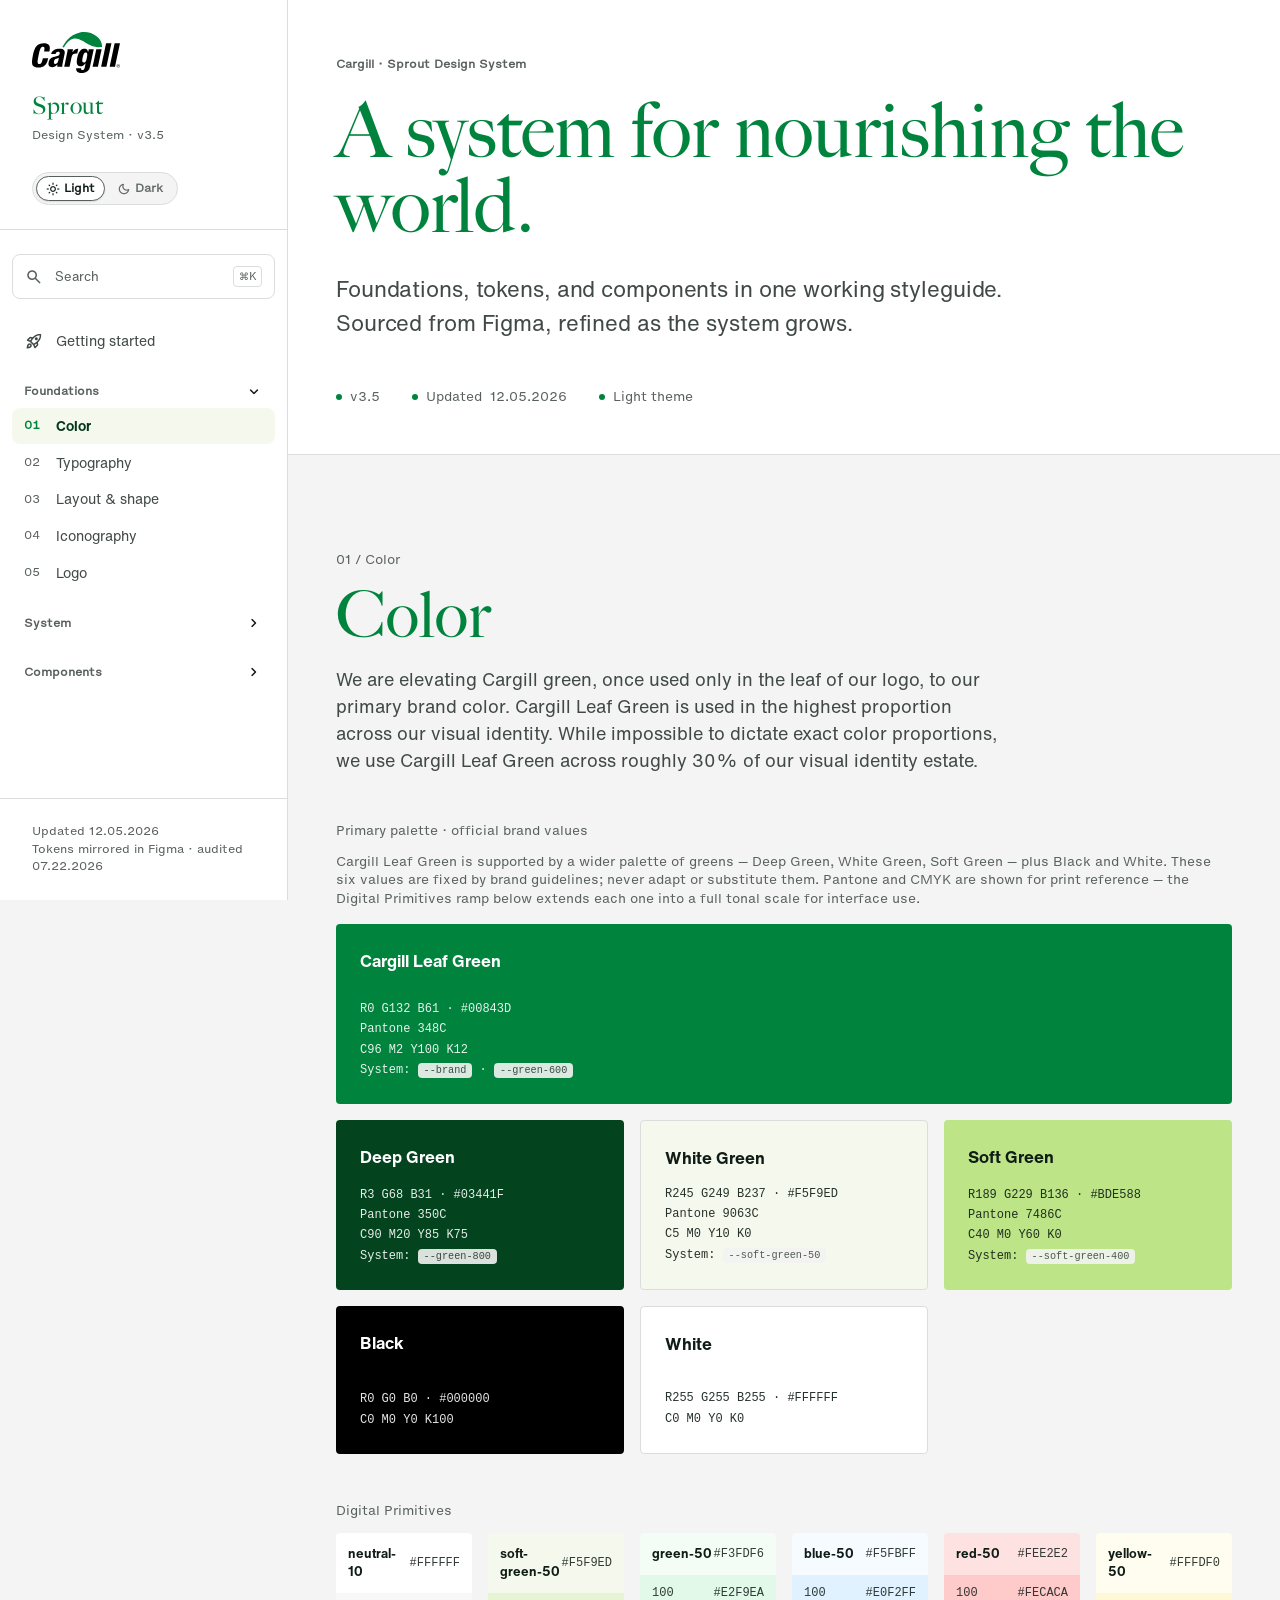
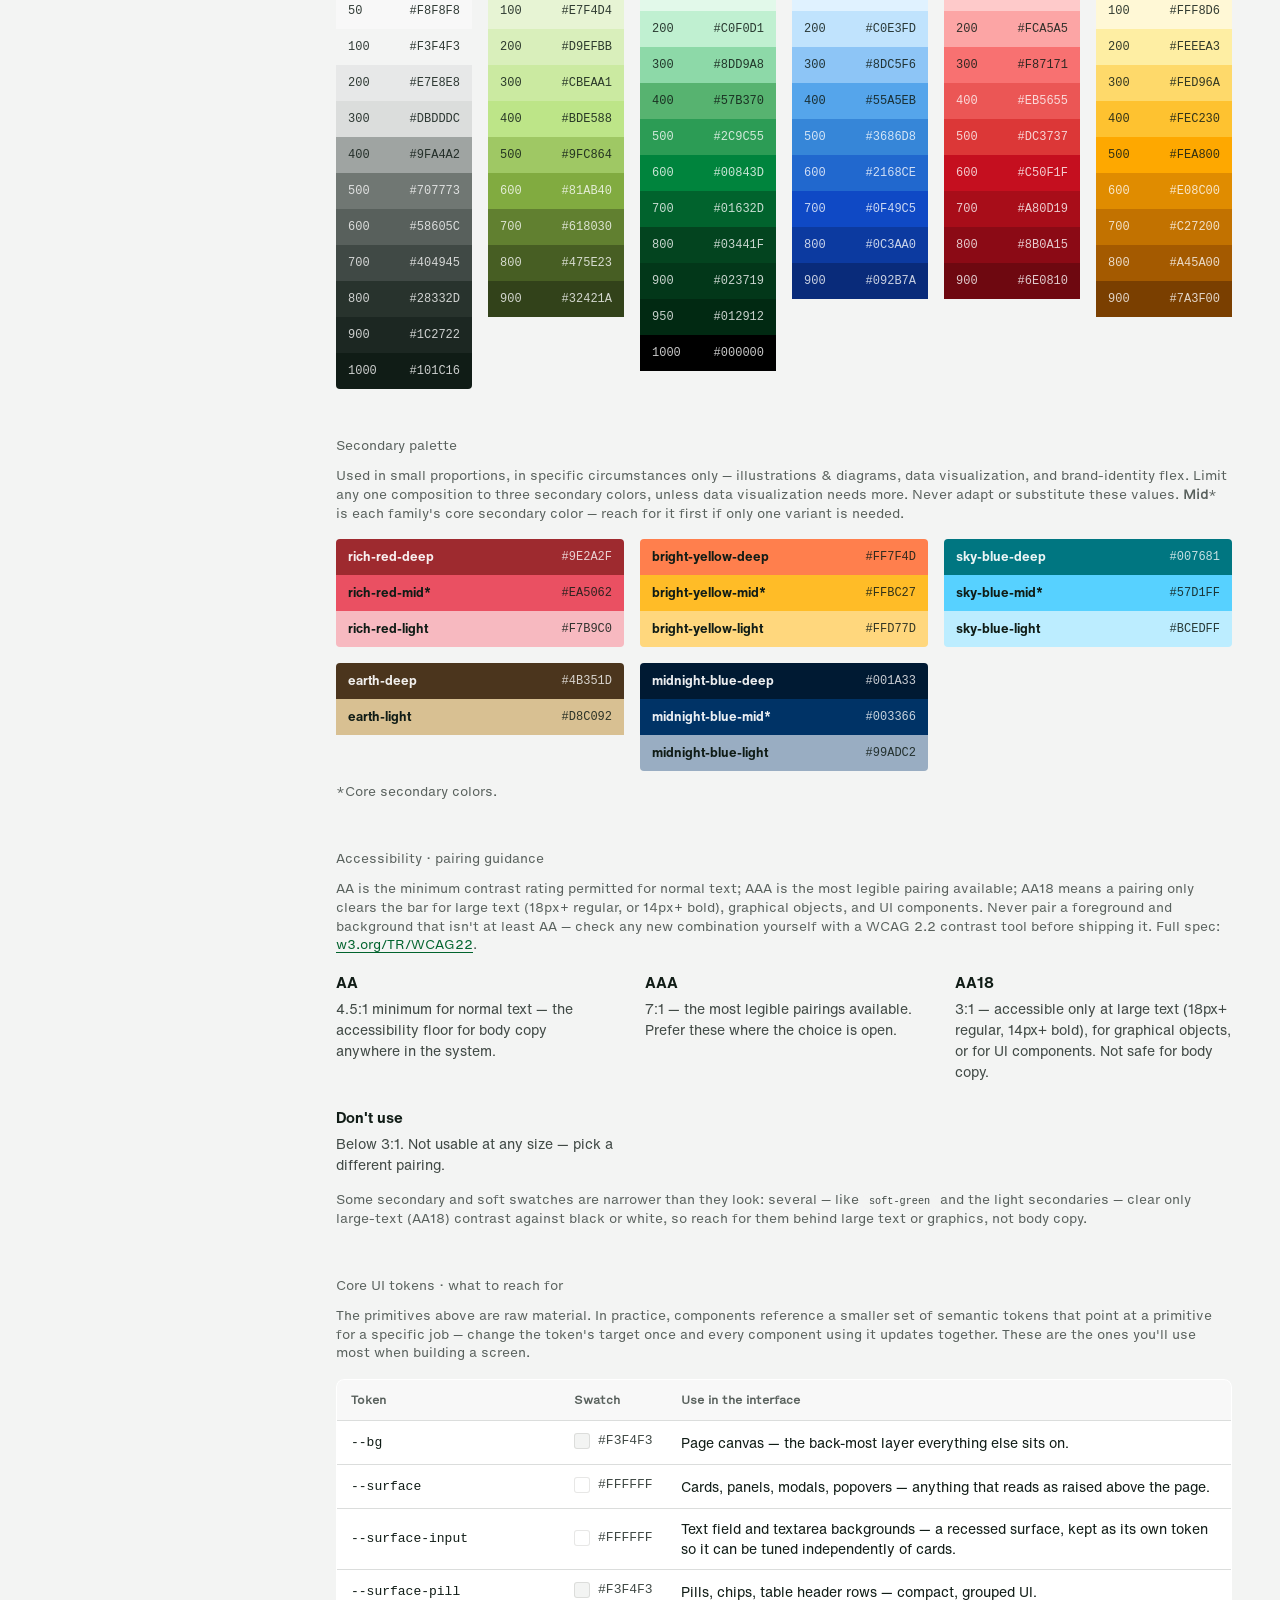
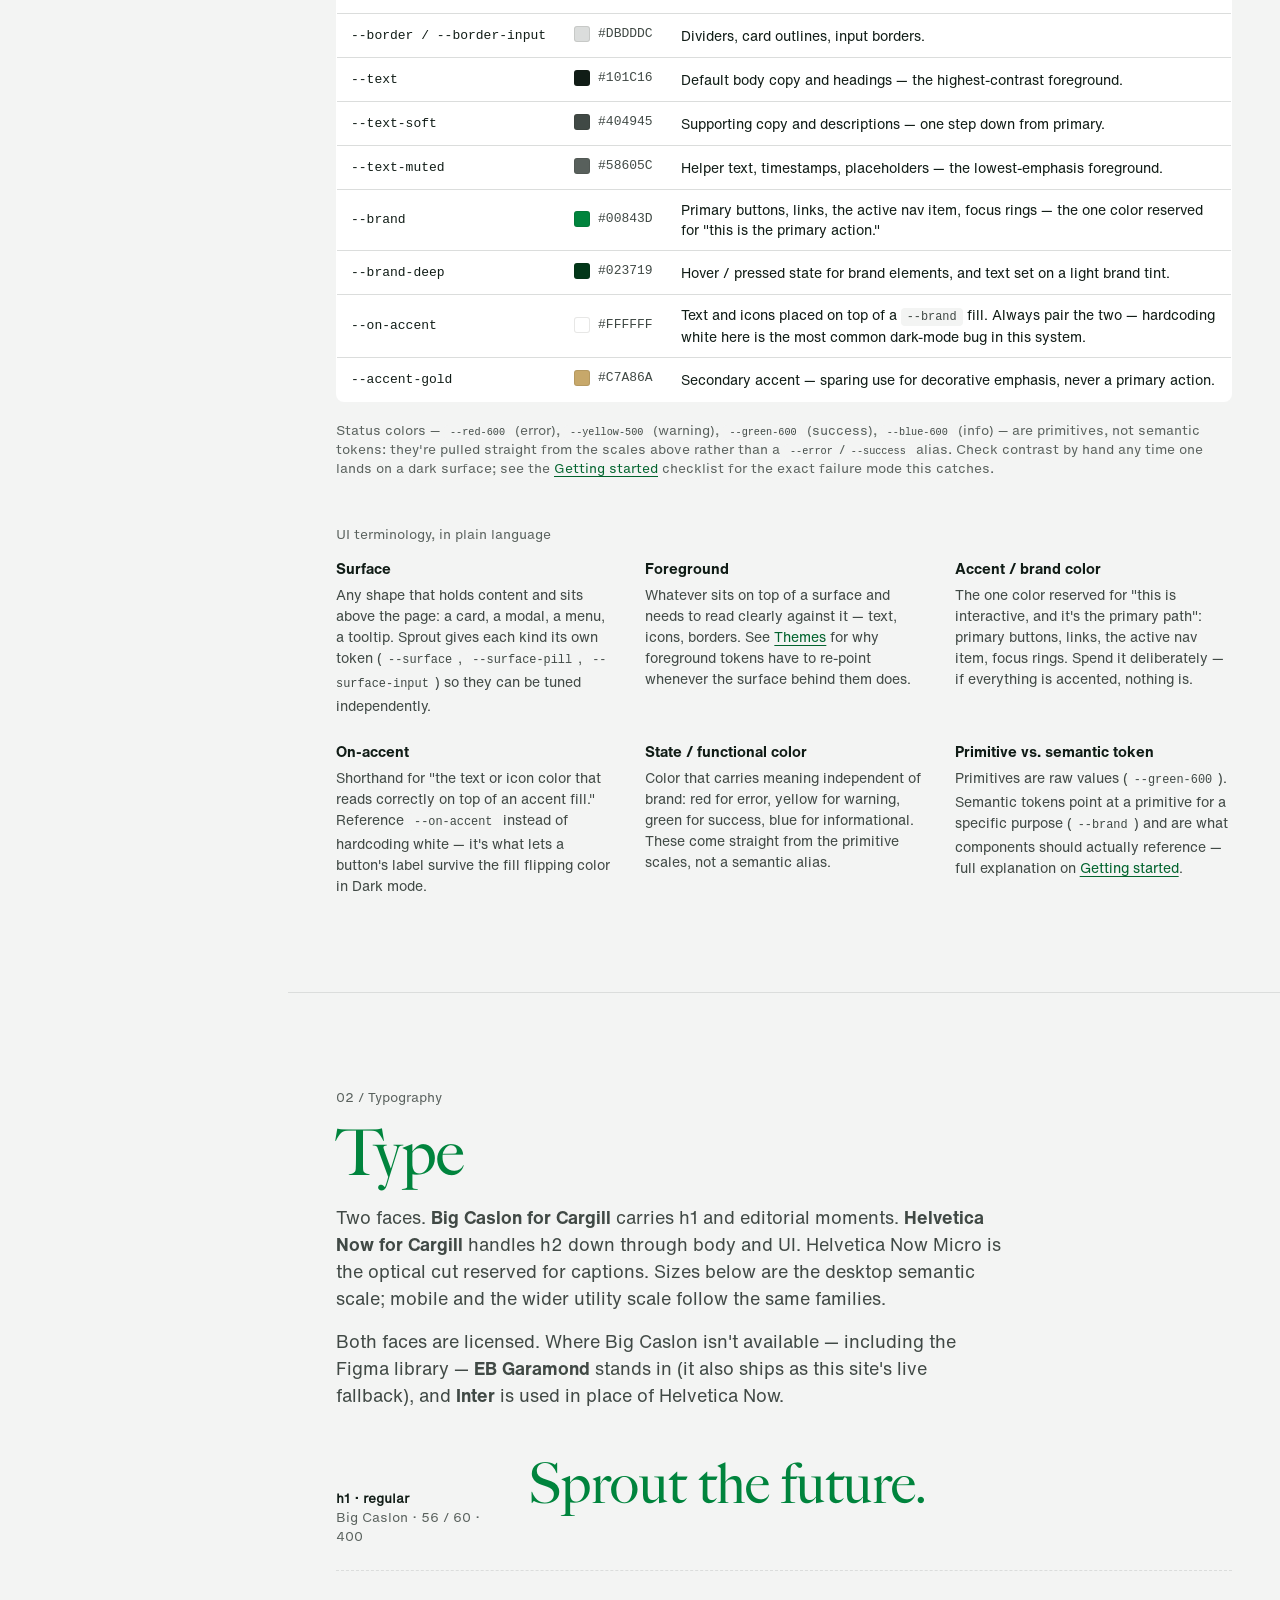
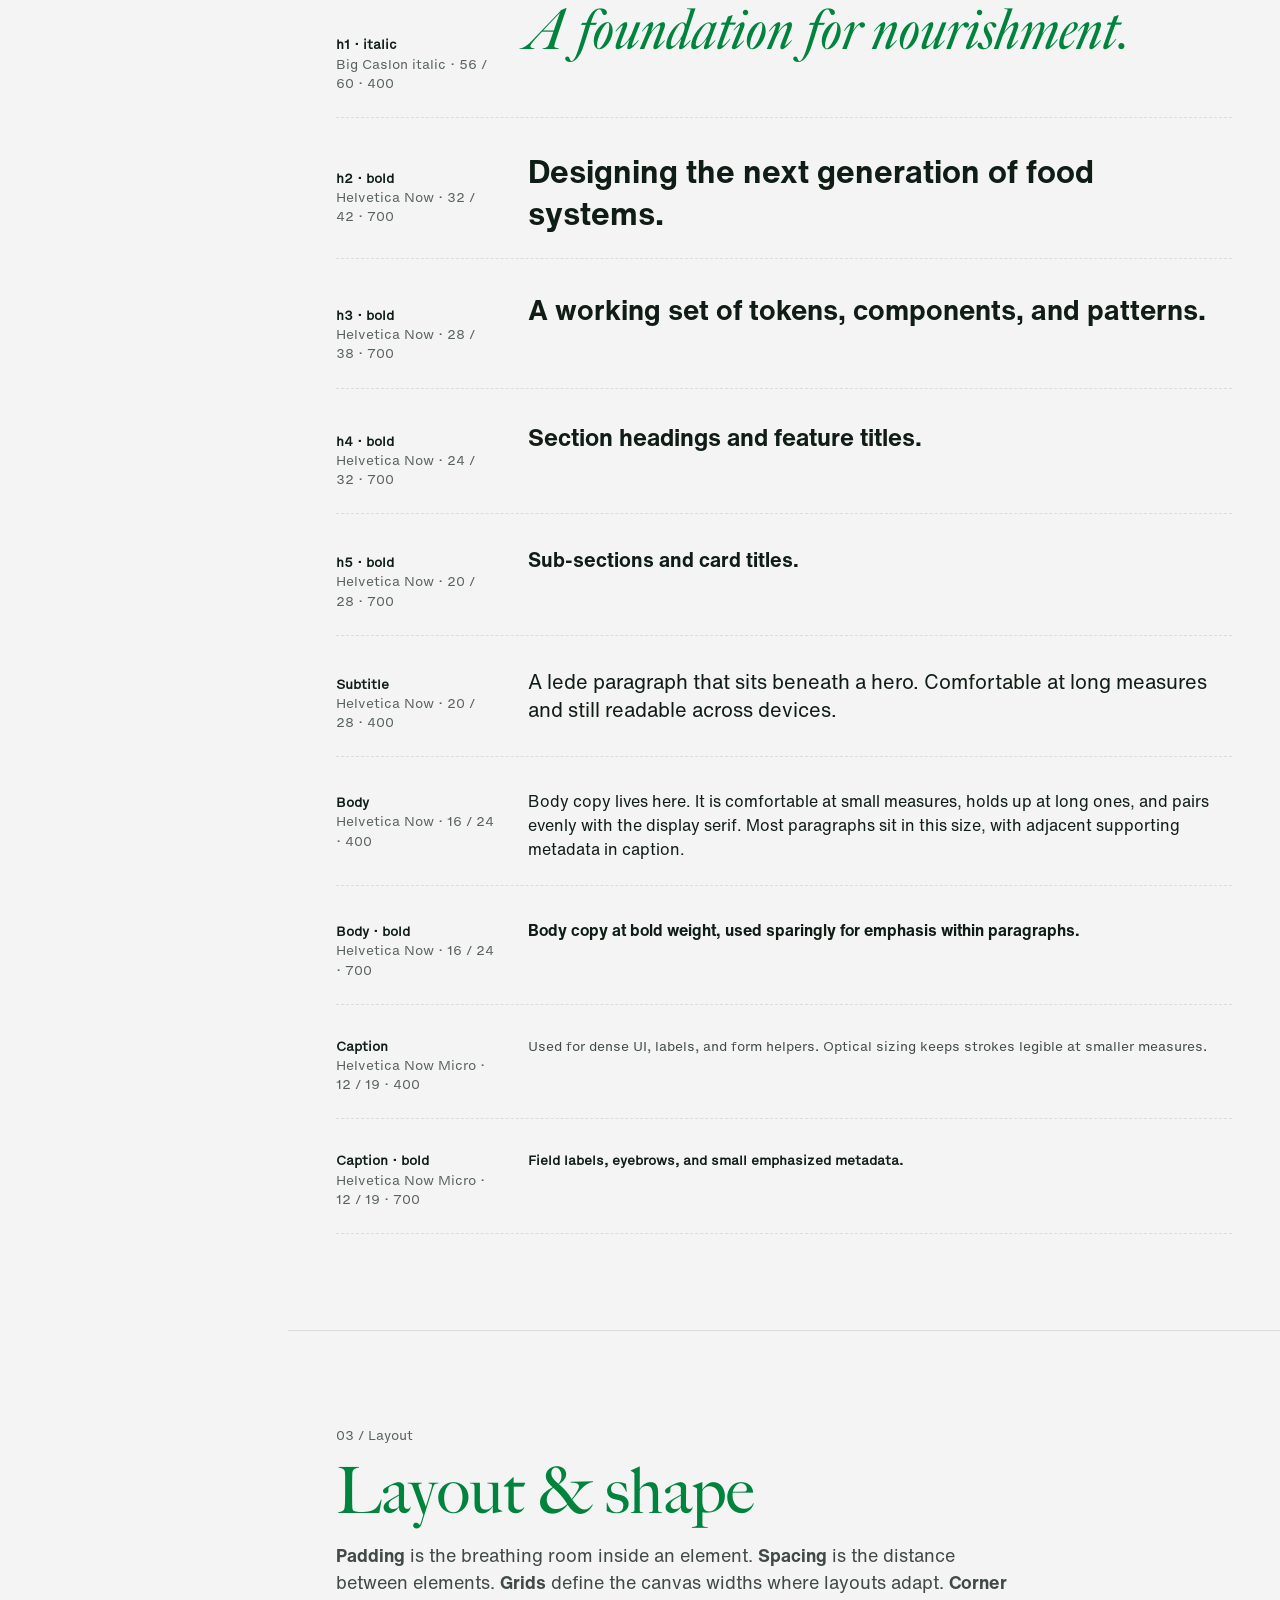
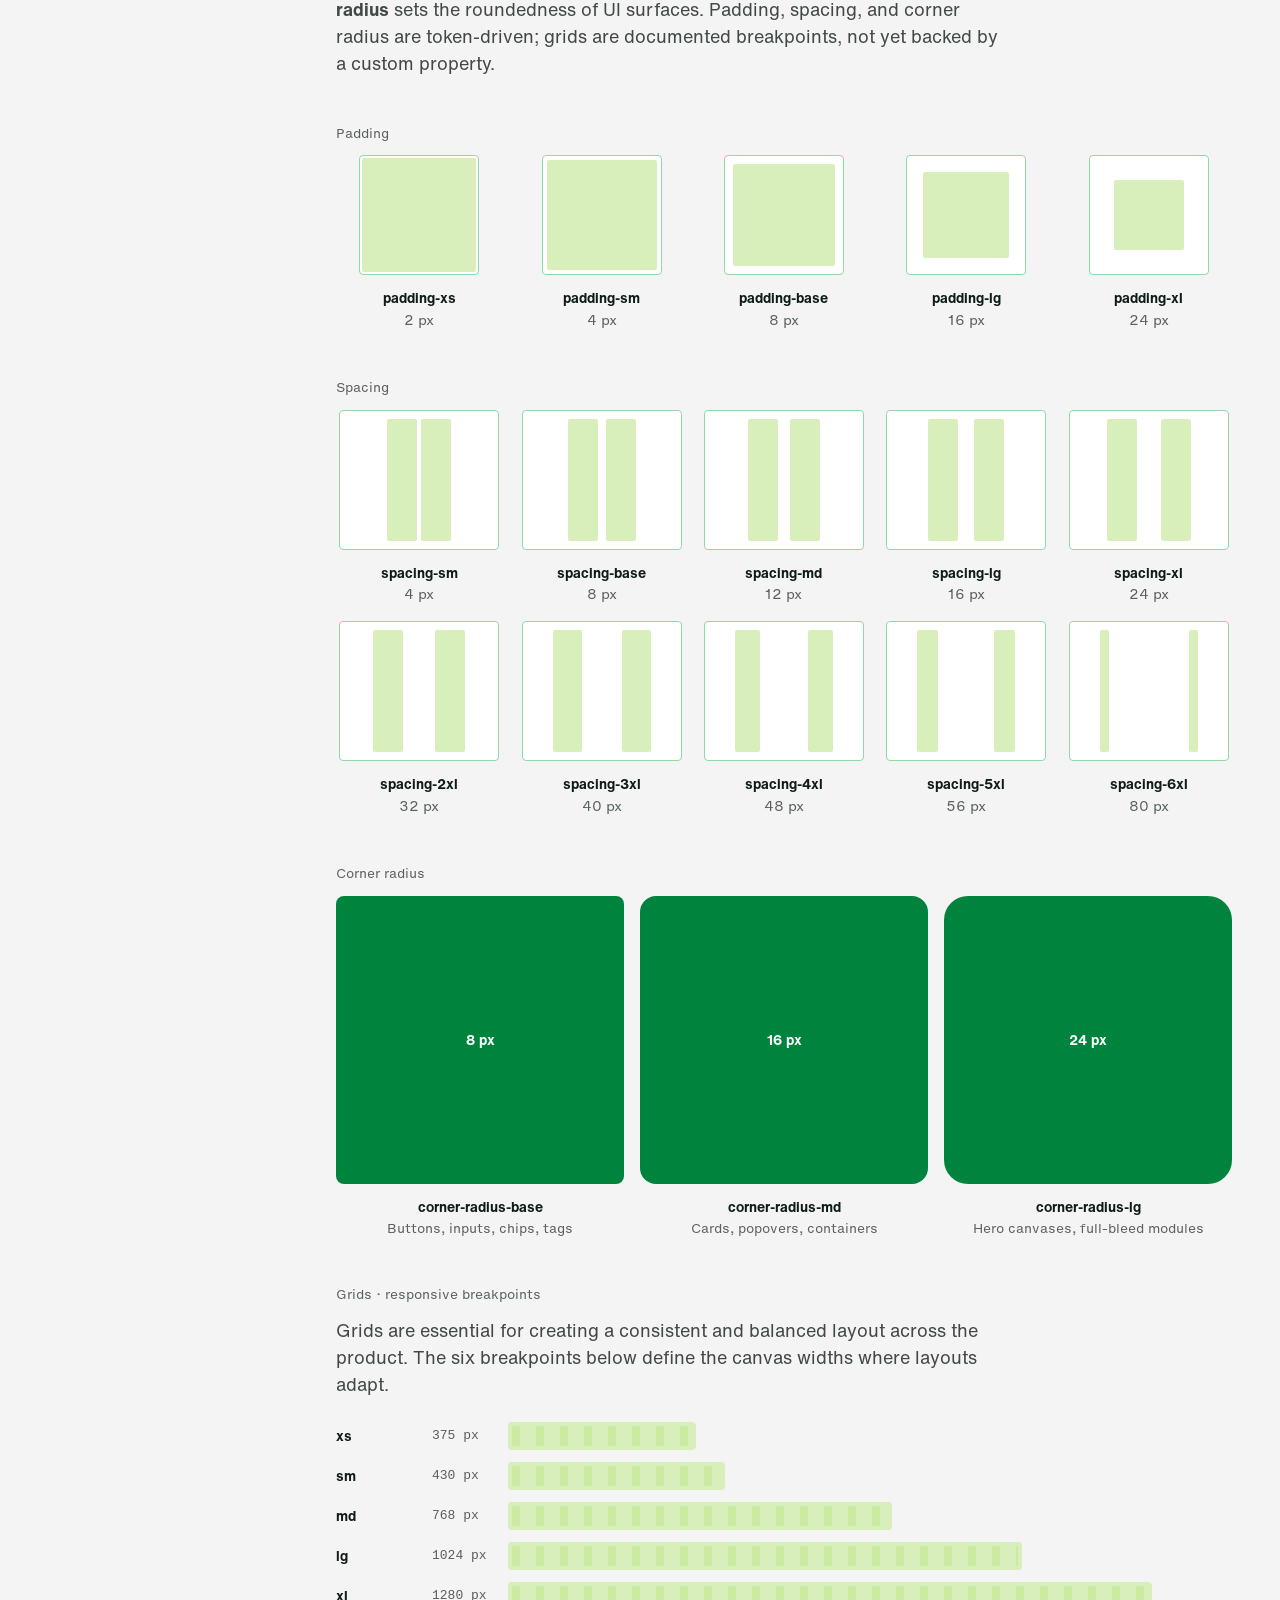
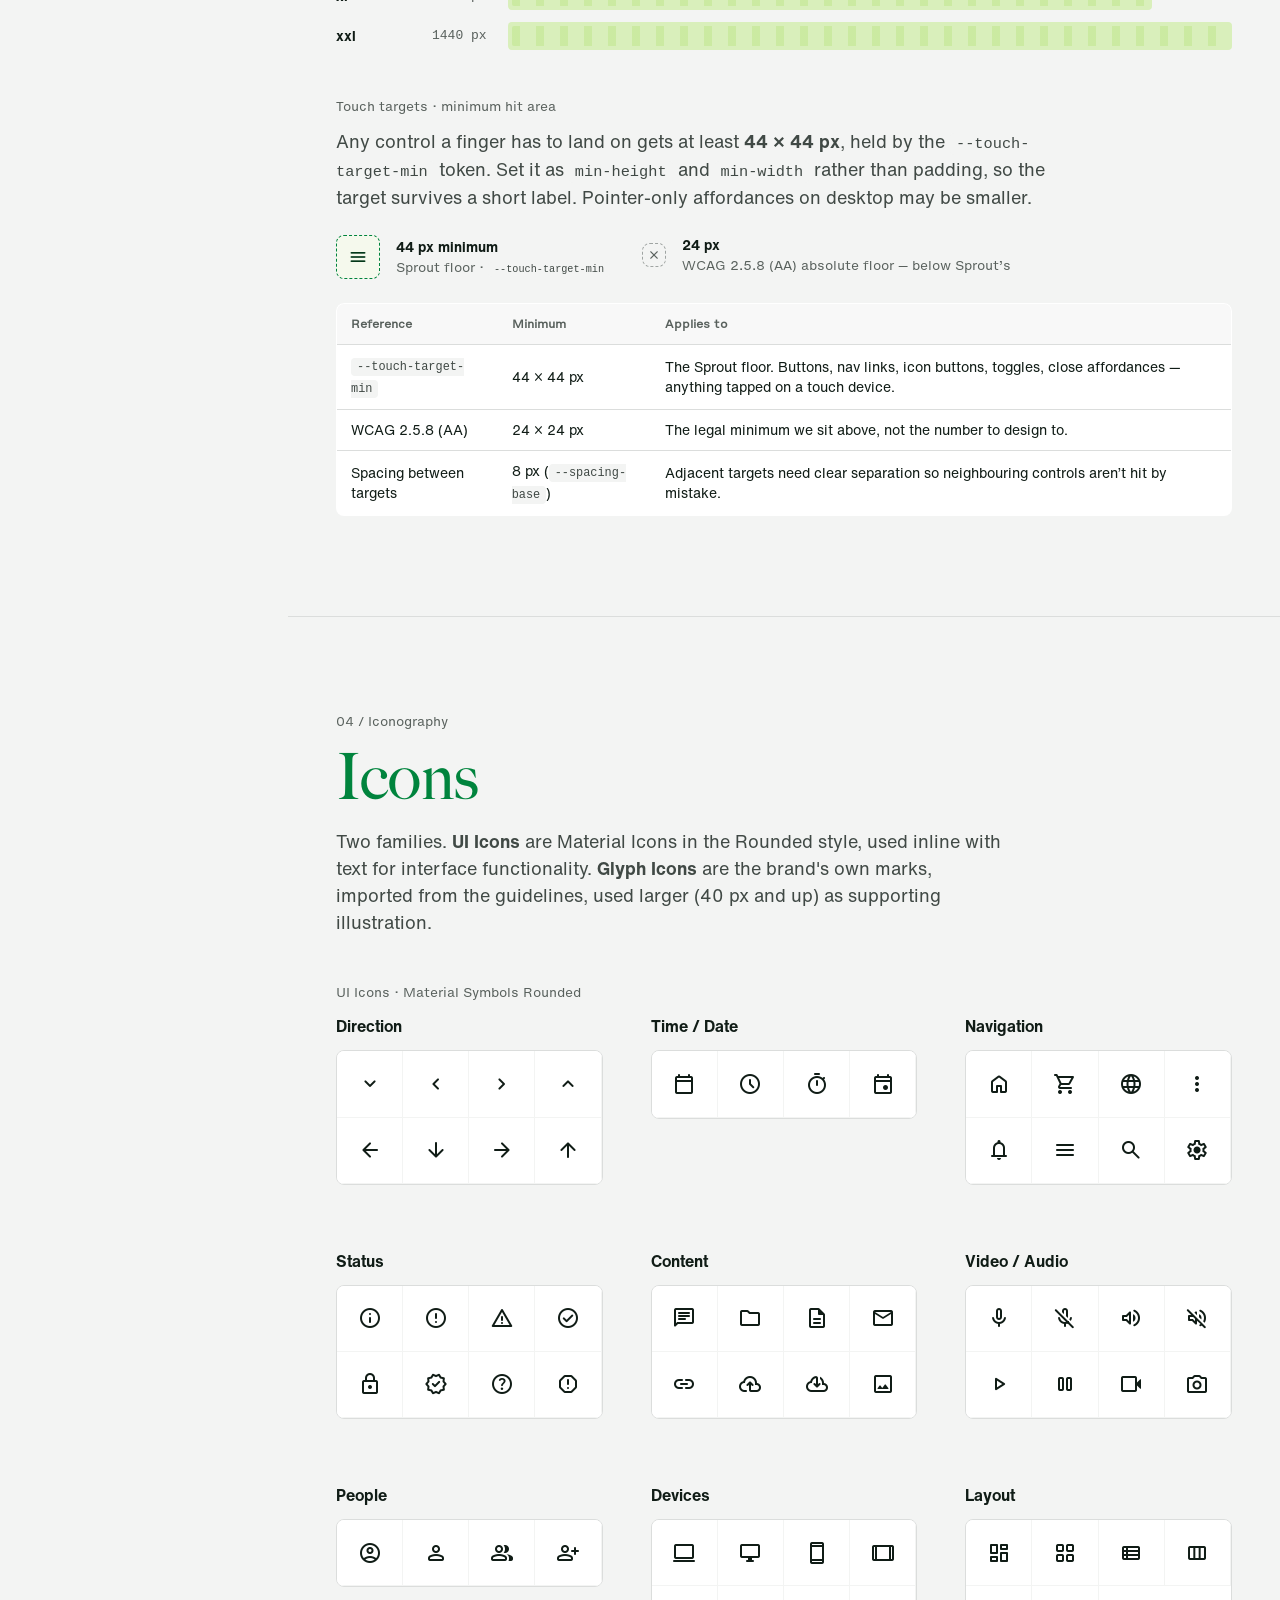
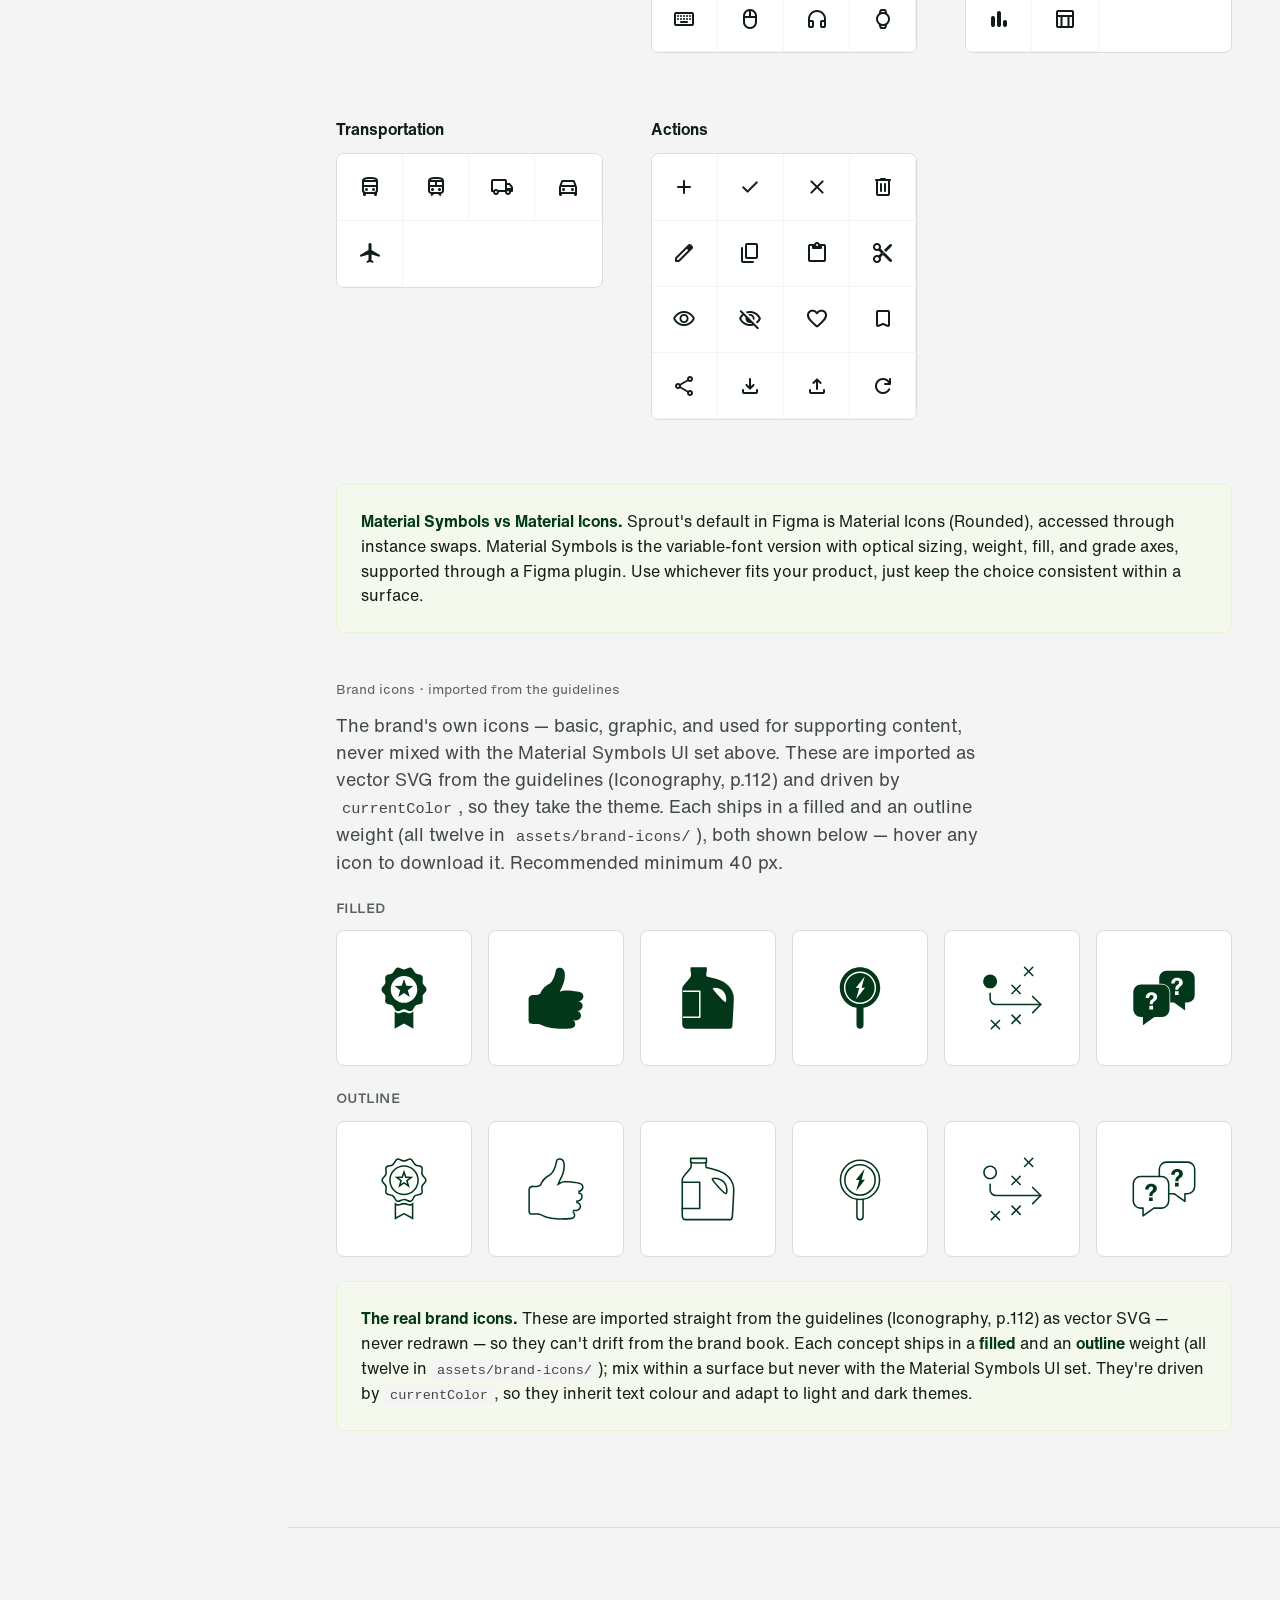
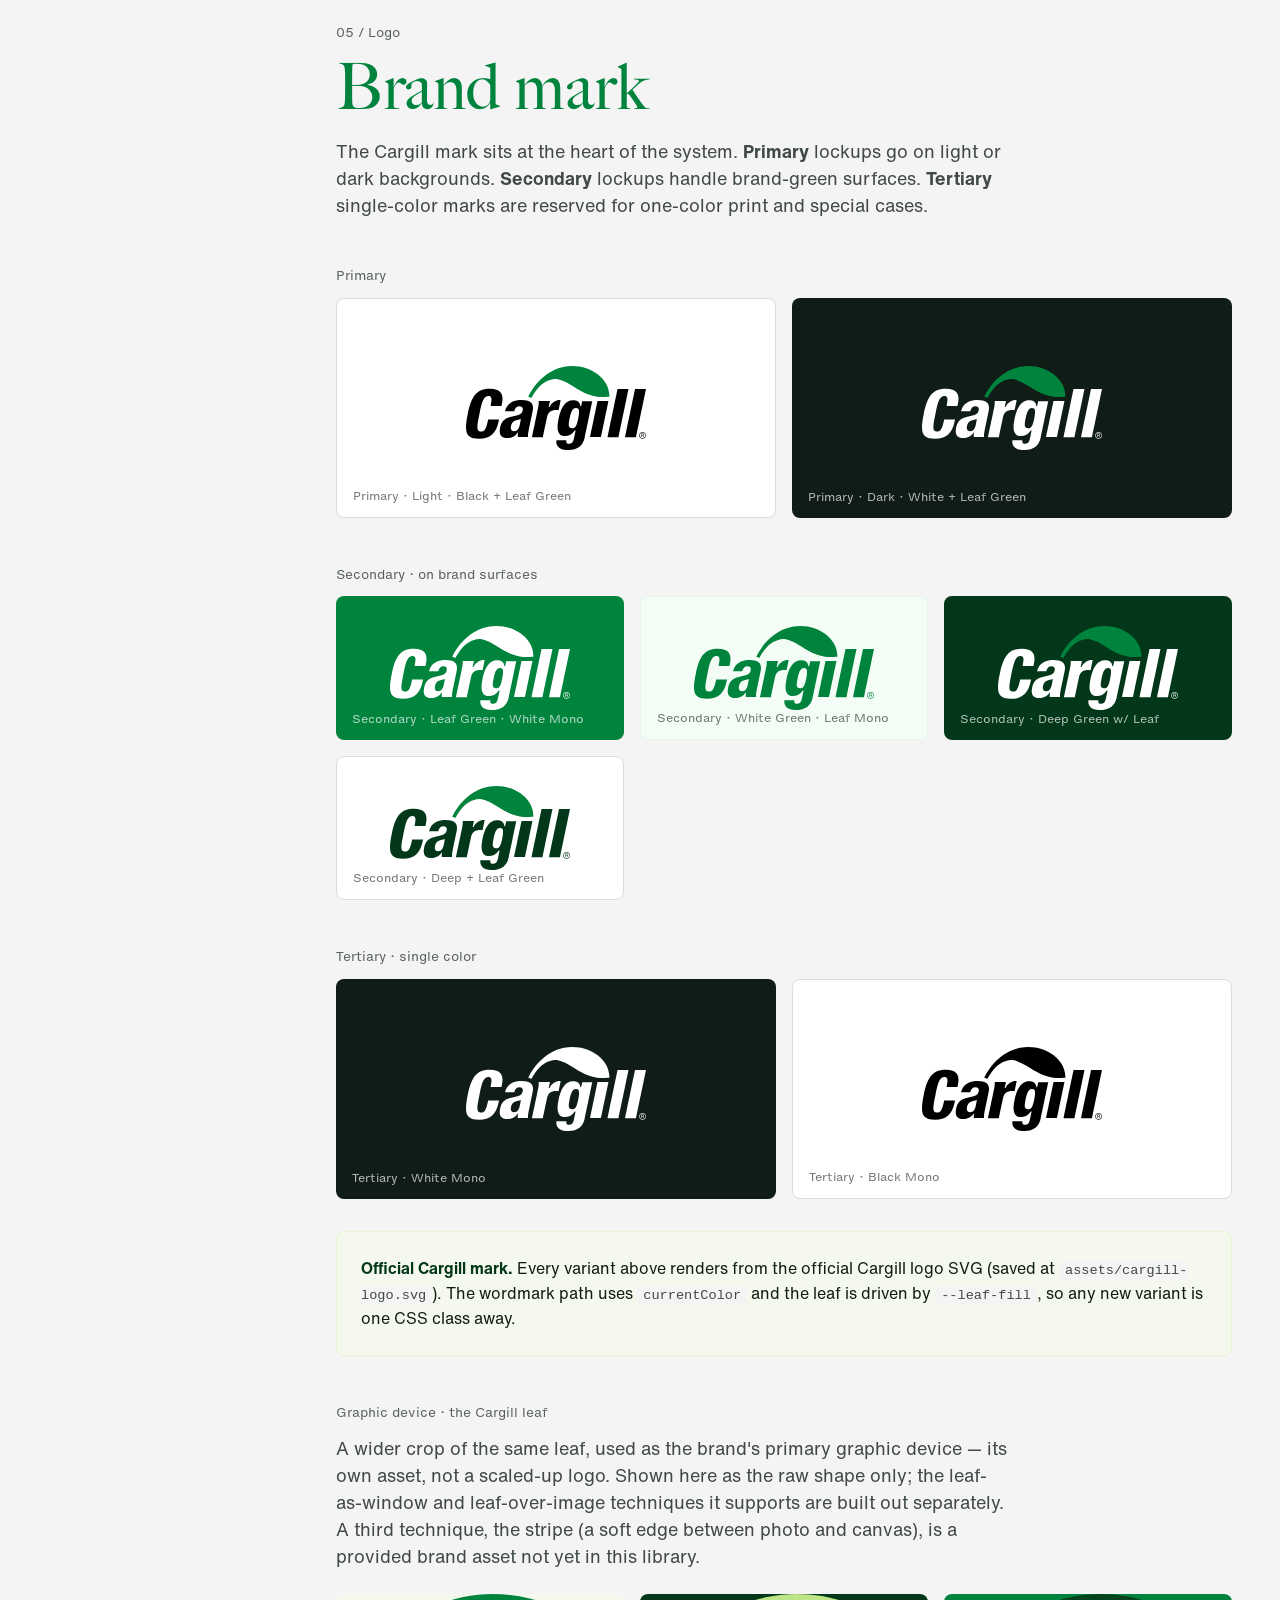
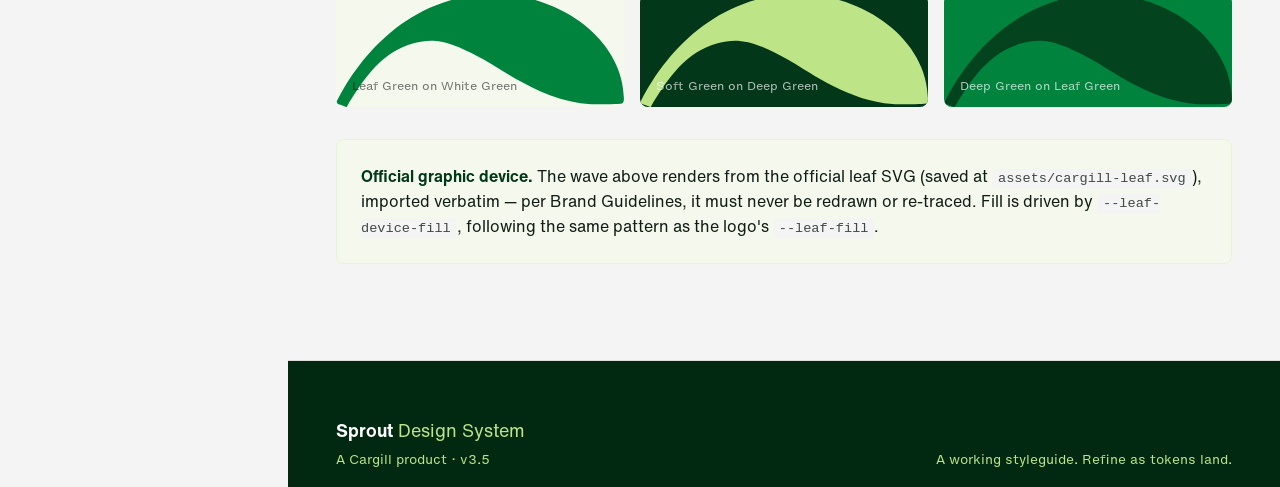
==== commit de2ddb0d: "Merge origin/main: reconcile the guidelines' worked charts with the --dv-* scales origin/main built " ====
--- a/index.html
+++ b/index.html
@@ -559,79 +559,81 @@
         </div>
 
         <div class="scale-block">
-          <p class="scale-label">Core UI tokens · what to reach for</p>
+          <p class="scale-label" id="tokens-core-ui-label">Core UI tokens · what to reach for</p>
           <p class="palette-note" style="margin-bottom: var(--space-4);">The primitives above are raw material. In practice, components reference a smaller set of semantic tokens that point at a primitive for a specific job — change the token's target once and every component using it updates together. These are the ones you'll use most when building a screen.</p>
-          <table class="token-table">
-            <thead>
-              <tr>
-                <th>Token</th>
-                <th>Swatch</th>
-                <th>Use in the interface</th>
-              </tr>
-            </thead>
-            <tbody>
-              <tr>
-                <td class="token-name">--bg</td>
-                <td><span class="token-swatch" style="--c:#F3F4F3">#F3F4F3</span></td>
-                <td>Page canvas — the back-most layer everything else sits on.</td>
-              </tr>
-              <tr>
-                <td class="token-name">--surface</td>
-                <td><span class="token-swatch" style="--c:#FFFFFF">#FFFFFF</span></td>
-                <td>Cards, panels, modals, popovers — anything that reads as raised above the page.</td>
-              </tr>
-              <tr>
-                <td class="token-name">--surface-input</td>
-                <td><span class="token-swatch" style="--c:#FFFFFF">#FFFFFF</span></td>
-                <td>Text field and textarea backgrounds — a recessed surface, kept as its own token so it can be tuned independently of cards.</td>
-              </tr>
-              <tr>
-                <td class="token-name">--surface-pill</td>
-                <td><span class="token-swatch" style="--c:#F3F4F3">#F3F4F3</span></td>
-                <td>Pills, chips, table header rows — compact, grouped UI.</td>
-              </tr>
-              <tr>
-                <td class="token-name">--border / --border-input</td>
-                <td><span class="token-swatch" style="--c:#DBDDDC">#DBDDDC</span></td>
-                <td>Dividers, card outlines, input borders.</td>
-              </tr>
-              <tr>
-                <td class="token-name">--text</td>
-                <td><span class="token-swatch" style="--c:#101C16">#101C16</span></td>
-                <td>Default body copy and headings — the highest-contrast foreground.</td>
-              </tr>
-              <tr>
-                <td class="token-name">--text-soft</td>
-                <td><span class="token-swatch" style="--c:#404945">#404945</span></td>
-                <td>Supporting copy and descriptions — one step down from primary.</td>
-              </tr>
-              <tr>
-                <td class="token-name">--text-muted</td>
-                <td><span class="token-swatch" style="--c:#58605C">#58605C</span></td>
-                <td>Helper text, timestamps, placeholders — the lowest-emphasis foreground.</td>
-              </tr>
-              <tr>
-                <td class="token-name">--brand</td>
-                <td><span class="token-swatch" style="--c:#00843D">#00843D</span></td>
-                <td>Primary buttons, links, the active nav item, focus rings — the one color reserved for "this is the primary action."</td>
-              </tr>
-              <tr>
-                <td class="token-name">--brand-deep</td>
-                <td><span class="token-swatch" style="--c:#023719">#023719</span></td>
-                <td>Hover / pressed state for brand elements, and text set on a light brand tint.</td>
-              </tr>
-              <tr>
-                <td class="token-name">--on-accent</td>
-                <td><span class="token-swatch" style="--c:#FFFFFF">#FFFFFF</span></td>
-                <td>Text and icons placed on top of a <code>--brand</code> fill. Always pair the two — hardcoding white here is the most common dark-mode bug in this system.</td>
-              </tr>
-              <tr>
-                <td class="token-name">--accent-gold</td>
-                <td><span class="token-swatch" style="--c:#C7A86A">#C7A86A</span></td>
-                <td>Secondary accent — sparing use for decorative emphasis, never a primary action.</td>
-              </tr>
-            </tbody>
-          </table>
+          <div class="token-table-scroll" tabindex="0" role="region" aria-labelledby="tokens-core-ui-label">
+            <table class="token-table">
+              <thead>
+                <tr>
+                  <th>Token</th>
+                  <th>Swatch</th>
+                  <th>Use in the interface</th>
+                </tr>
+              </thead>
+              <tbody>
+                <tr>
+                  <td class="token-name">--bg</td>
+                  <td><span class="token-swatch" style="--c:#F3F4F3">#F3F4F3</span></td>
+                  <td>Page canvas — the back-most layer everything else sits on.</td>
+                </tr>
+                <tr>
+                  <td class="token-name">--surface</td>
+                  <td><span class="token-swatch" style="--c:#FFFFFF">#FFFFFF</span></td>
+                  <td>Cards, panels, modals, popovers — anything that reads as raised above the page.</td>
+                </tr>
+                <tr>
+                  <td class="token-name">--surface-input</td>
+                  <td><span class="token-swatch" style="--c:#FFFFFF">#FFFFFF</span></td>
+                  <td>Text field and textarea backgrounds — a recessed surface, kept as its own token so it can be tuned independently of cards.</td>
+                </tr>
+                <tr>
+                  <td class="token-name">--surface-pill</td>
+                  <td><span class="token-swatch" style="--c:#F3F4F3">#F3F4F3</span></td>
+                  <td>Pills, chips, table header rows — compact, grouped UI.</td>
+                </tr>
+                <tr>
+                  <td class="token-name">--border / --border-input</td>
+                  <td><span class="token-swatch" style="--c:#DBDDDC">#DBDDDC</span></td>
+                  <td>Dividers, card outlines, input borders.</td>
+                </tr>
+                <tr>
+                  <td class="token-name">--text</td>
+                  <td><span class="token-swatch" style="--c:#101C16">#101C16</span></td>
+                  <td>Default body copy and headings — the highest-contrast foreground.</td>
+                </tr>
+                <tr>
+                  <td class="token-name">--text-soft</td>
+                  <td><span class="token-swatch" style="--c:#404945">#404945</span></td>
+                  <td>Supporting copy and descriptions — one step down from primary.</td>
+                </tr>
+                <tr>
+                  <td class="token-name">--text-muted</td>
+                  <td><span class="token-swatch" style="--c:#58605C">#58605C</span></td>
+                  <td>Helper text, timestamps, placeholders — the lowest-emphasis foreground.</td>
+                </tr>
+                <tr>
+                  <td class="token-name">--brand</td>
+                  <td><span class="token-swatch" style="--c:#00843D">#00843D</span></td>
+                  <td>Primary buttons, links, the active nav item, focus rings — the one color reserved for "this is the primary action."</td>
+                </tr>
+                <tr>
+                  <td class="token-name">--brand-deep</td>
+                  <td><span class="token-swatch" style="--c:#023719">#023719</span></td>
+                  <td>Hover / pressed state for brand elements, and text set on a light brand tint.</td>
+                </tr>
+                <tr>
+                  <td class="token-name">--on-accent</td>
+                  <td><span class="token-swatch" style="--c:#FFFFFF">#FFFFFF</span></td>
+                  <td>Text and icons placed on top of a <code>--brand</code> fill. Always pair the two — hardcoding white here is the most common dark-mode bug in this system.</td>
+                </tr>
+                <tr>
+                  <td class="token-name">--accent-gold</td>
+                  <td><span class="token-swatch" style="--c:#C7A86A">#C7A86A</span></td>
+                  <td>Secondary accent — sparing use for decorative emphasis, never a primary action.</td>
+                </tr>
+              </tbody>
+            </table>
+          </div>
           <p class="palette-note" style="margin-top: var(--space-4); margin-bottom: 0;">Status colors — <code>--red-600</code> (error), <code>--yellow-500</code> (warning), <code>--green-600</code> (success), <code>--blue-600</code> (info) — are primitives, not semantic tokens: they're pulled straight from the scales above rather than a <code>--error</code>/<code>--success</code> alias. Check contrast by hand any time one lands on a dark surface; see the <a href="getting-started.html">Getting started</a> checklist for the exact failure mode this catches.</p>
         </div>
 
@@ -824,16 +826,18 @@
               <span class="touch-target-caption">24 px<br><span>WCAG 2.5.8 (AA) absolute floor — below Sprout&rsquo;s</span></span>
             </div>
           </div>
-          <table class="token-table" style="margin-top: var(--space-5);">
-            <thead>
-              <tr><th>Reference</th><th>Minimum</th><th>Applies to</th></tr>
-            </thead>
-            <tbody>
-              <tr><td><code>--touch-target-min</code></td><td>44 &times; 44 px</td><td>The Sprout floor. Buttons, nav links, icon buttons, toggles, close affordances — anything tapped on a touch device.</td></tr>
-              <tr><td>WCAG 2.5.8 (AA)</td><td>24 &times; 24 px</td><td>The legal minimum we sit above, not the number to design to.</td></tr>
-              <tr><td>Spacing between targets</td><td>8 px (<code>--spacing-base</code>)</td><td>Adjacent targets need clear separation so neighbouring controls aren&rsquo;t hit by mistake.</td></tr>
-            </tbody>
-          </table>
+          <div class="token-table-scroll" tabindex="0" role="region" aria-label="Touch target minimums" style="margin-top: var(--space-5);">
+            <table class="token-table">
+              <thead>
+                <tr><th>Reference</th><th>Minimum</th><th>Applies to</th></tr>
+              </thead>
+              <tbody>
+                <tr><td><code>--touch-target-min</code></td><td>44 &times; 44 px</td><td>The Sprout floor. Buttons, nav links, icon buttons, toggles, close affordances — anything tapped on a touch device.</td></tr>
+                <tr><td>WCAG 2.5.8 (AA)</td><td>24 &times; 24 px</td><td>The legal minimum we sit above, not the number to design to.</td></tr>
+                <tr><td>Spacing between targets</td><td>8 px (<code>--spacing-base</code>)</td><td>Adjacent targets need clear separation so neighbouring controls aren&rsquo;t hit by mistake.</td></tr>
+              </tbody>
+            </table>
+          </div>
         </div>
       </div>
     </section>
--- a/styles.css
+++ b/styles.css
@@ -1818,6 +1818,25 @@
       color: var(--text-muted);
     }
 
+    /* ---------- Wide token tables · horizontal scroll ----------
+       Four columns of monospace token names and hex values give these tables a
+       min-content width of ~580px, and a table can't shrink below that — so on
+       a phone the widest one dragged the whole document 221px wider than the
+       viewport. The table now scrolls inside its own frame, the treatment
+       .btn-matrix and .avatar-matrix already use for dense reference grids.
+       The wrapper is a focusable, labelled region so the scroll is reachable by
+       keyboard, and padding-bottom keeps a classic scrollbar off the table's
+       bottom border. */
+    .token-table-scroll {
+      overflow-x: auto;
+      border-radius: var(--corner-radius-base);
+      padding-bottom: 4px;
+    }
+    .token-table-scroll:focus-visible {
+      outline: none;
+      box-shadow: 0 0 0 3px var(--soft-green-200);
+    }
+
     .token-table {
       width: 100%;
       border-collapse: collapse;
@@ -2721,6 +2740,246 @@
       fill: var(--text);
     }
     .dv-emphasis-label--muted { fill: var(--text-muted); }
+
+
+    /* ---------- Worked charts imported from the guidelines (pp. 119–123) ----------
+       Rebuilt, not redrawn: every value, series color and label convention below was
+       measured off the source artwork (pdftoppm render, pixel-sampled) so the site and
+       the PDF can't quietly drift apart. */
+
+    /* Template bar chart · the guidelines' own functional chart (p119 top-left, and the
+       chart inside every functional presentation slide on p122). Nine ordered categories.
+
+       The series colors are NOT the six swatches from the sequence above. Sampled from
+       the artwork, this chart runs a three-hue x three-tint ladder: the hue cycles
+       Deep -> Soft -> Leaf, and each pass through those three steps up a tint tier —
+       60%, then 80%, then 100%. So the *tier* climbs with the value while the hue keeps
+       cycling for identity, which is how the chart carries nine categories without ever
+       touching the confusable 70% pair the swatch page documents. Each tint is that base
+       green composited over white: Deep 60% = 0.6 x #03441F + 0.4 x #fff = #688F79.
+
+       Note what this does and does not buy. Because the hue cycles, neighbouring bars can
+       jump from very light to very dark (FY19's Soft 60% is lighter than FY18's Deep 60%),
+       so the tier is a coarse signal across the whole chart, not a per-bar ranking — the
+       direct value label is still what carries the actual reading.
+
+       Two deliberate departures from print, both because the web box is smaller:
+       the axis shows every fourth tick rather than all seventeen (seventeen 11px labels
+       inside a 200px plot collide), keeping the brand's zero-padded two-digit form; and
+       the value label sits above its bar rather than inside it, because the shortest bar
+       (1.1 of 16 = 14px) cannot hold an 11px label. In-bar labels do work at print size,
+       but they need a per-step text color, measured: white clears 4.5:1 on only Deep 80%,
+       Deep 100% and Leaf 100%. Deep 80% flips to white while Leaf 80% stays dark, so it
+       is not reducible to a rule about tint percentage. */
+    .chart-template {
+      display: grid;
+      grid-template-columns: auto minmax(0, 1fr);
+      grid-template-rows: 200px auto;
+      column-gap: var(--space-3);
+      /* the tallest bar fills the whole 200px axis span, so its label sits above the
+         plot — this reserves the room rather than letting it collide with the heading */
+      padding-top: var(--space-4);
+    }
+    .chart-template-axis {
+      /* ticks are absolutely placed so each number centers on its own value —
+         justify-content: space-between aligns the label *boxes*, not the values */
+      position: relative;
+      grid-column: 1;
+      grid-row: 1;
+      width: 2ch;
+    }
+    .chart-template-tick {
+      position: absolute;
+      right: 0;
+      transform: translateY(50%);
+      font-family: var(--font-micro);
+      font-size: 11px;
+      color: var(--text-muted);
+      font-variant-numeric: tabular-nums;
+    }
+    .chart-template-cols,
+    .chart-template-labels {
+      display: flex;
+      gap: var(--space-2);
+    }
+    .chart-template-cols {
+      grid-column: 2;
+      grid-row: 1;
+      align-items: flex-end;
+    }
+    .chart-template-labels {
+      grid-column: 2;
+      grid-row: 2;
+      padding-top: var(--space-2);
+    }
+    /* identical flex basis in both rows is what keeps a label under its own bar */
+    .chart-template-col,
+    .chart-template-labels > span { flex: 1; min-width: 0; }
+    /* Each column carries its value once, as --v (the bar's share of the axis). The bar
+       is that tall and the label sits exactly on top of it, so the bar spans the real
+       axis range — no headroom stolen for the label, which would misalign every tick. */
+    .chart-template-col {
+      position: relative;
+      height: 100%;
+    }
+    .chart-template-bar {
+      position: absolute;
+      left: 0;
+      right: 0;
+      bottom: 0;
+      height: var(--v);
+      border-radius: 2px 2px 0 0; /* functional data: never fully rounded, see Don'ts */
+    }
+    .chart-template-value {
+      position: absolute;
+      left: 0;
+      right: 0;
+      bottom: var(--v);
+      margin-bottom: 3px;
+      text-align: center;
+      font-family: var(--font-sans);
+      font-size: 11px;
+      font-weight: 700;
+      color: var(--text);
+      font-variant-numeric: tabular-nums;
+    }
+    .chart-template-labels > span {
+      font-family: var(--font-micro);
+      font-size: 11px;
+      color: var(--text-muted);
+      text-align: center;
+    }
+
+    /* Eight-segment donut legend · lays out in as many columns as fit, because eight
+       stacked rows run to roughly three times the ring's own height and leave it
+       stranded beside a column of white space.
+
+       The flex shorthand is load-bearing in both directions. Without a grow factor the
+       legend is sized to its content, and auto-fit resolves against that shrink-to-fit
+       width and always returns one column. But the basis has to be a real length, not 0:
+       on a 320px screen the space left beside the ring is ~84px, and a 0-basis item
+       shrinks into it and spills its labels past the viewport. A 260px basis is wider
+       than that gap, so the legend wraps onto its own full-width line instead — and
+       min-width stays at its auto default, which is what stops it shrinking below the
+       widest label in the first place. */
+    .dataviz-donut-legend--two-col {
+      display: grid;
+      grid-template-columns: repeat(auto-fit, minmax(min(150px, 100%), 1fr));
+      column-gap: var(--space-6);
+      row-gap: var(--space-3);
+      flex: 1 1 260px;
+    }
+
+    /* Horizontal stacked bar · p122/p123's dark presentation slide. Two rows: a booked
+       actual, and the same year split into booked-so-far plus forecast.
+
+       The forecast segment is an outline on the panel color, not a second fill. That is
+       the accessible choice and not only a stylistic one: "not filled in yet" survives
+       greyscale printing and every color-vision deficiency, where a second green fill
+       beside the first would not — the brand's own rule that functionality takes
+       precedence over color, applied to the encoding rather than just the labeling. */
+    .chart-stack {
+      background: var(--green-800);
+      border-radius: var(--corner-radius-base);
+      padding: var(--padding-xl);
+      display: flex;
+      flex-direction: column;
+      gap: var(--space-4);
+    }
+    .chart-stack-row { display: flex; }
+    .chart-stack-seg {
+      display: flex;
+      align-items: center;
+      min-height: var(--touch-target-min);
+      min-width: 0; /* labels wrap instead of pushing the row past 100% */
+      padding: var(--space-2) var(--space-3);
+      font-family: var(--font-micro);
+      font-size: 12px;
+      font-weight: 700;
+      line-height: 16px;
+    }
+    /* measured on the panel: dark text on Soft Green 12.3:1, white on Leaf Green 4.8:1,
+       Soft Green outline + text on Deep Green 8.0:1 */
+    .chart-stack-seg--actual {
+      background: var(--soft-green-400);
+      color: #101C16;
+      border-radius: 2px;
+    }
+    .chart-stack-seg--booked {
+      background: var(--green-600);
+      color: #fff;
+      border-radius: 2px 0 0 2px;
+    }
+    .chart-stack-seg--forecast {
+      border: 1px dashed var(--soft-green-400);
+      color: var(--soft-green-400);
+      border-radius: 0 2px 2px 0;
+    }
+
+    /* Expressive data panel · p120, the chart the 880,000 card above quotes. This is the
+       one place in the section where rounded corners and a Deep Green canvas are allowed:
+       expressive is earned in an annual report, never in a dashboard. Primary palette
+       only — Black, White, Leaf Green, Soft Green on Deep Green — per that page's note.
+
+       Faithful to the source including its one real weakness: the 2020 bar is pure black
+       on Deep Green, which measures 1.4:1. Nothing about the fill distinguishes it; the
+       direct value label above it is doing the entire job. That is the brand's own
+       accessibility rule ("color... should not be used on its own to differentiate data
+       points") holding the example up, so the label here is structural, not decoration —
+       drop it and the bar disappears. */
+    .chart-expressive {
+      background: var(--green-800);
+      border-radius: var(--corner-radius-md);
+      padding: var(--padding-xl);
+    }
+    .chart-expressive-plot {
+      display: flex;
+      align-items: flex-end;
+      gap: var(--space-3);
+      height: 220px;
+      padding-top: var(--space-5); /* room for the tallest bar's label, as .chart-template */
+    }
+    /* same --v-per-column mechanism as .chart-template above */
+    .chart-expressive-col {
+      position: relative;
+      flex: 1;
+      min-width: 0;
+      height: 100%;
+    }
+    .chart-expressive-bar {
+      position: absolute;
+      left: 0;
+      right: 0;
+      bottom: 0;
+      height: var(--v);
+      border-radius: var(--radius-sm) var(--radius-sm) 0 0; /* earned here, nowhere else */
+    }
+    .chart-expressive-value {
+      position: absolute;
+      left: 0;
+      right: 0;
+      bottom: var(--v);
+      margin-bottom: 4px;
+      text-align: center;
+      font-family: var(--font-sans);
+      font-size: 12px;
+      font-weight: 700;
+      color: #fff;
+      font-variant-numeric: tabular-nums;
+    }
+    .chart-expressive-labels {
+      display: flex;
+      gap: var(--space-3);
+      padding-top: var(--space-2);
+    }
+    .chart-expressive-labels > span {
+      flex: 1;
+      min-width: 0;
+      text-align: center;
+      font-family: var(--font-micro);
+      font-size: 11px;
+      color: var(--soft-green-400);
+    }
 
     /* ---------- Components ---------- */
     .component-grid {
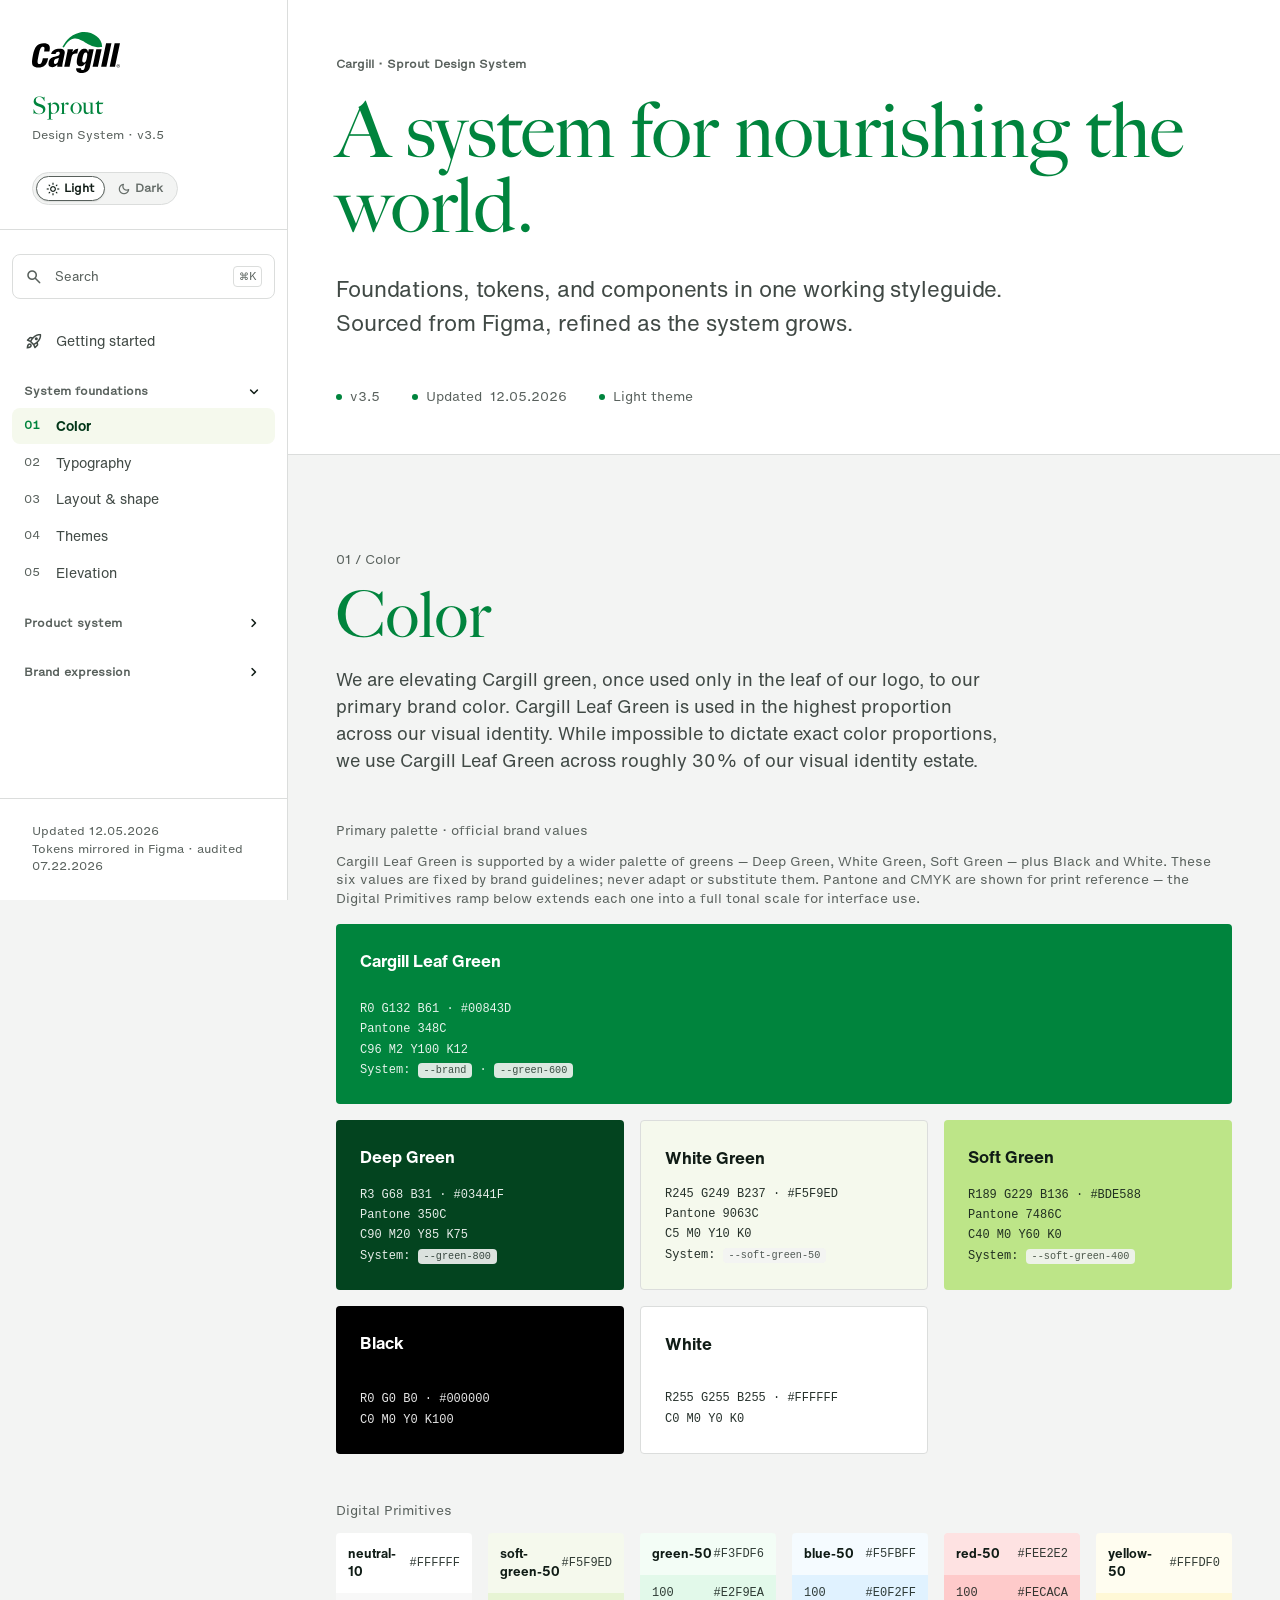
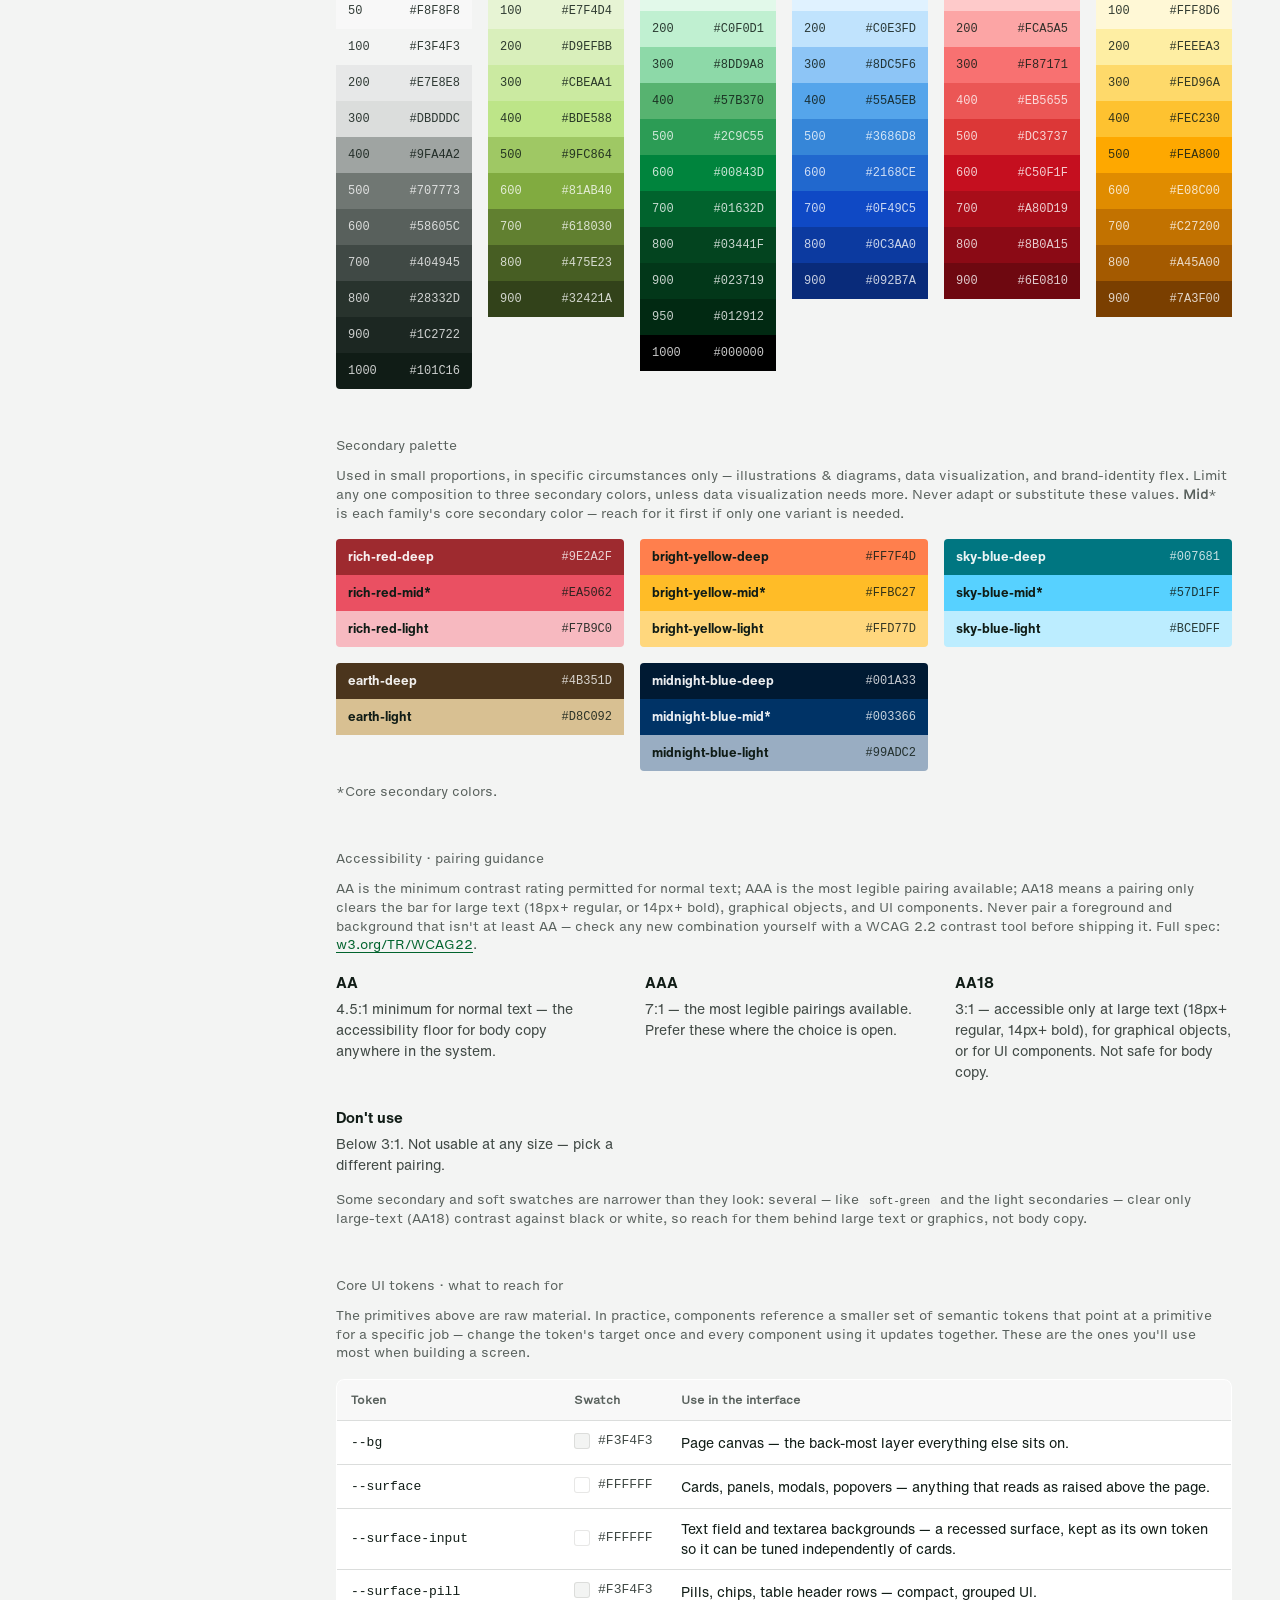
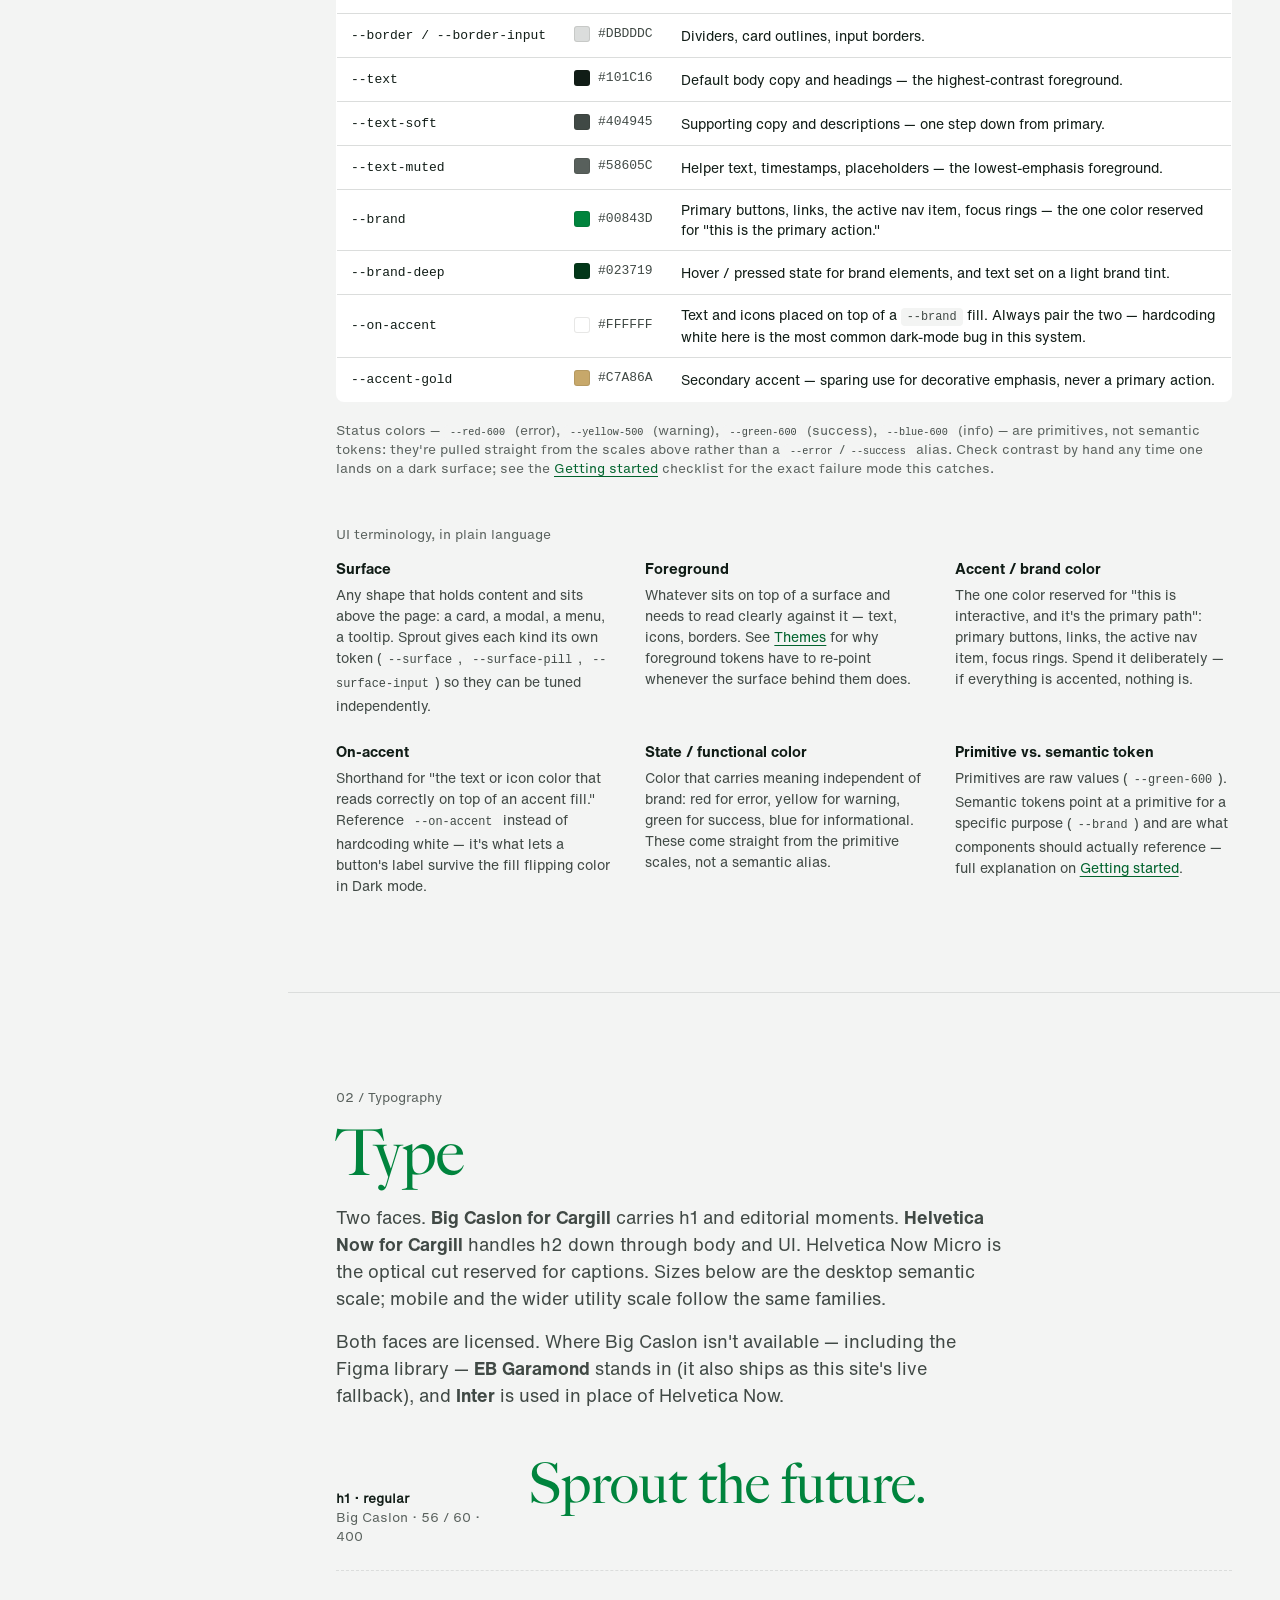
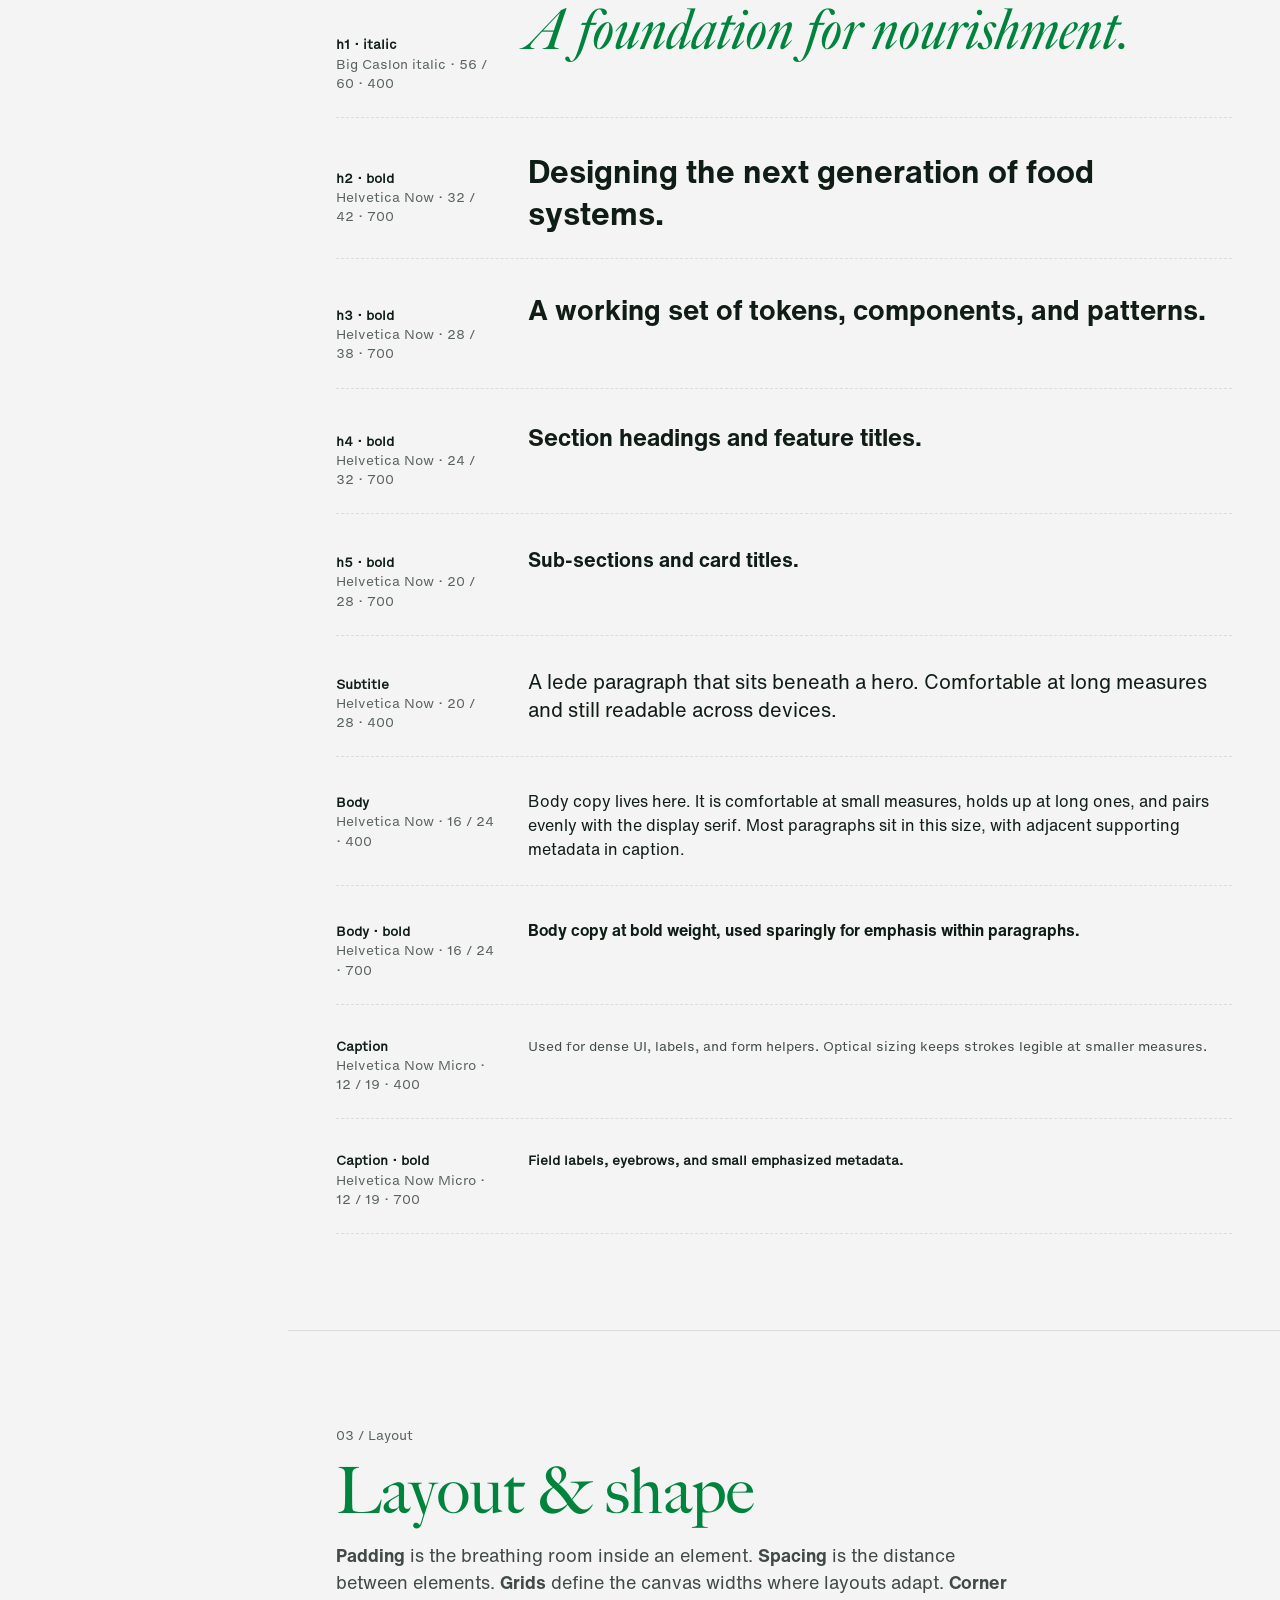
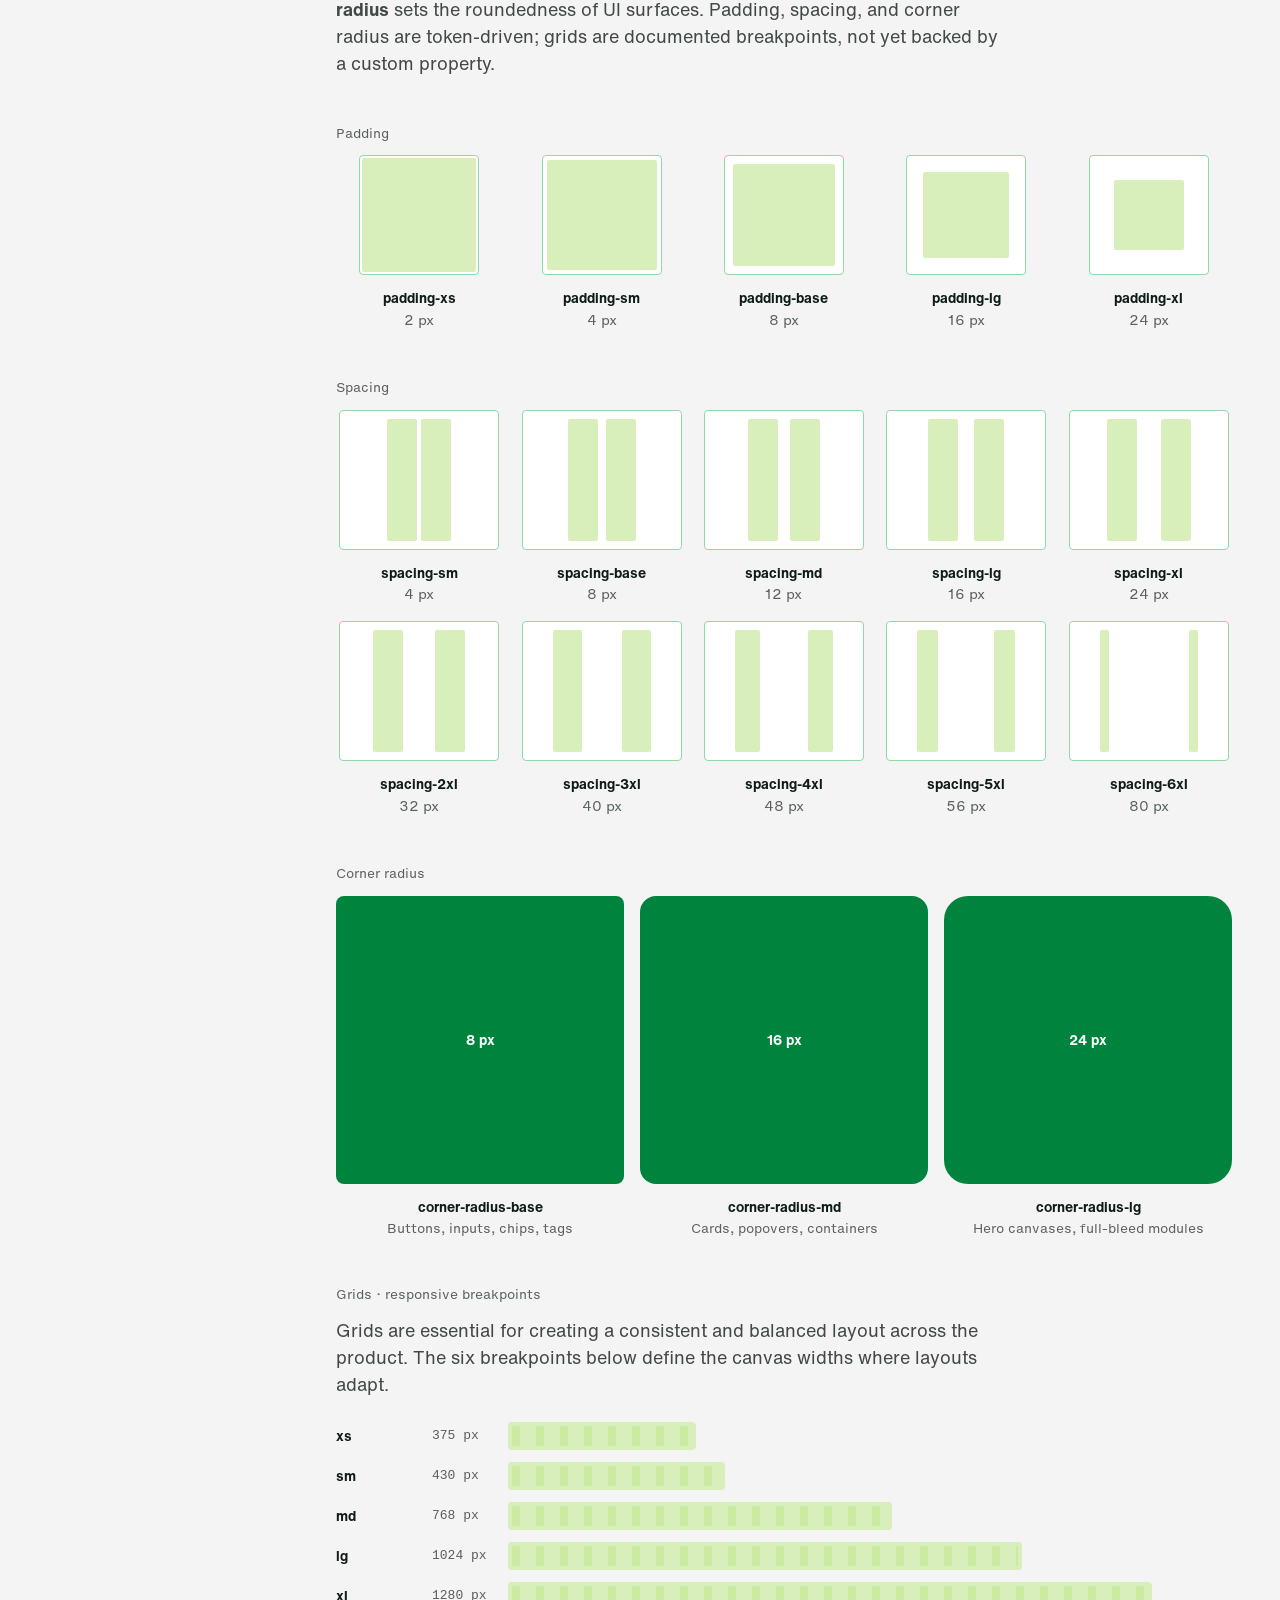
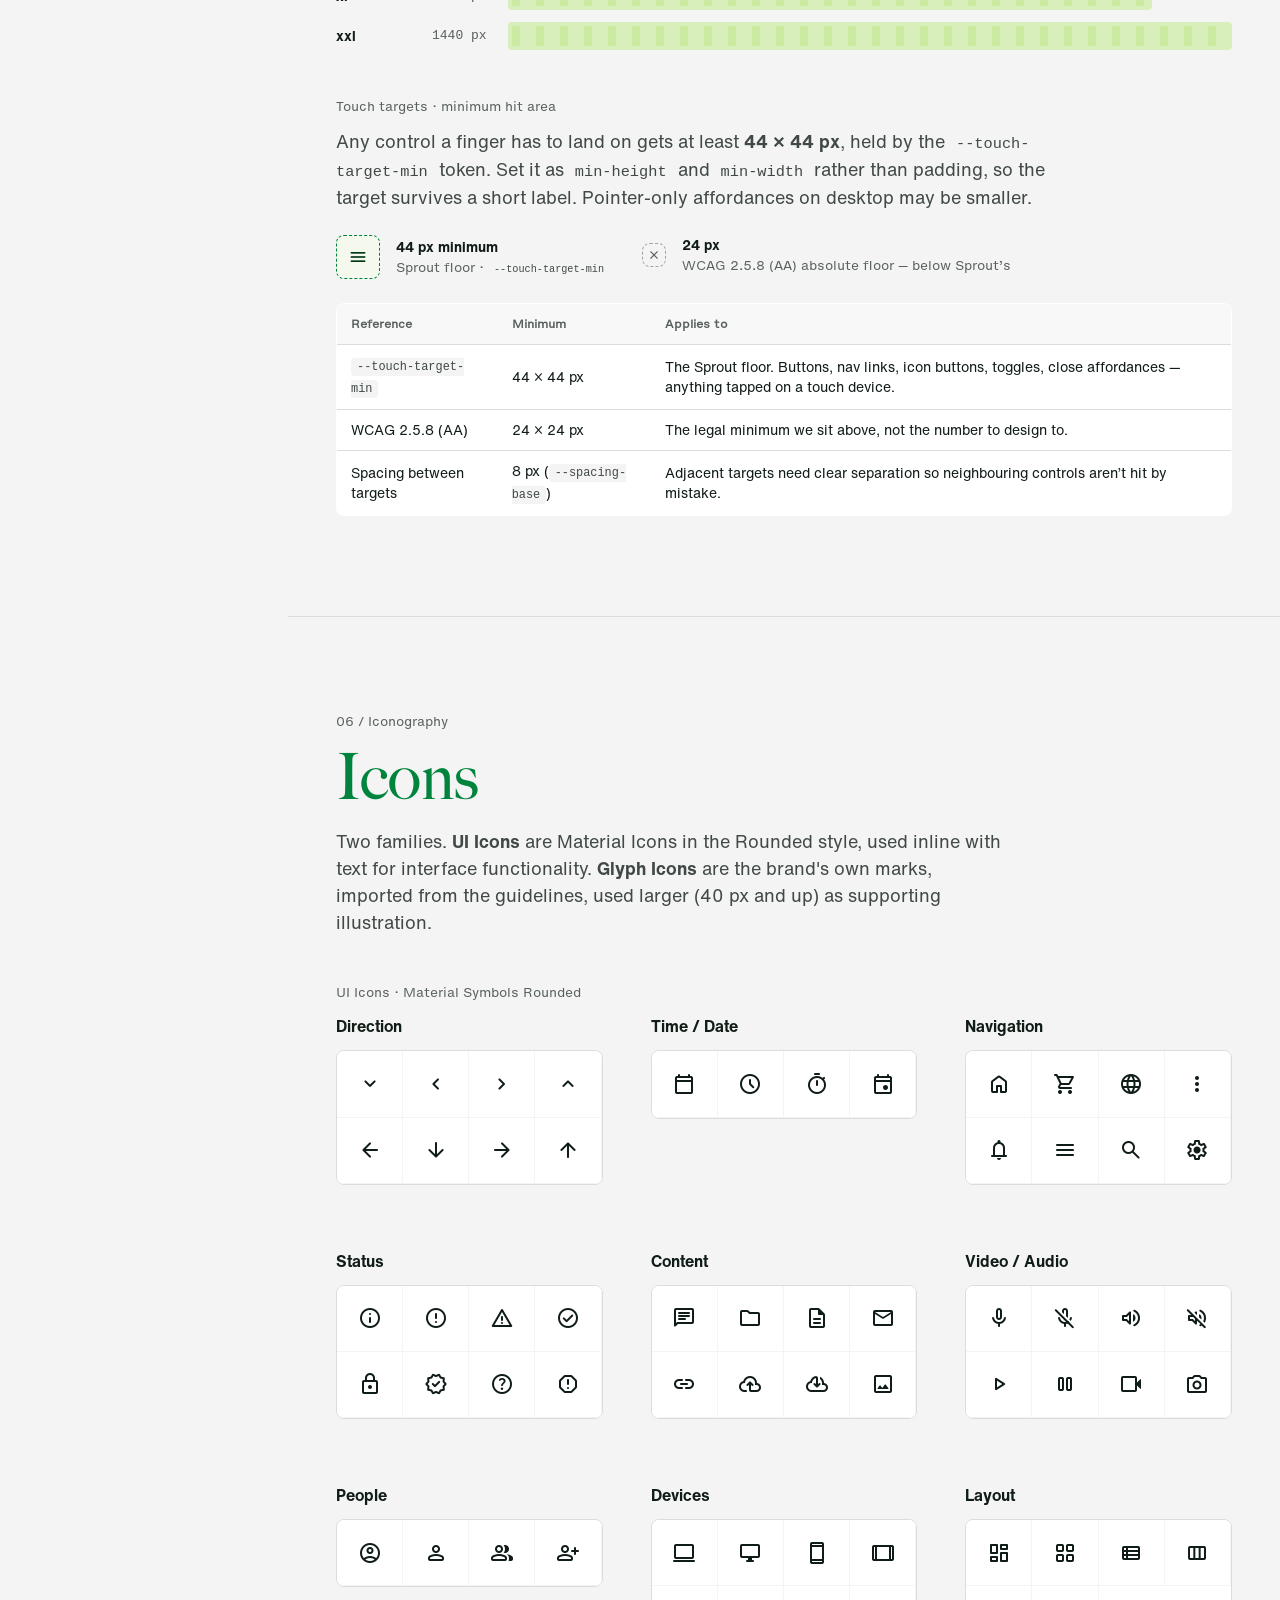
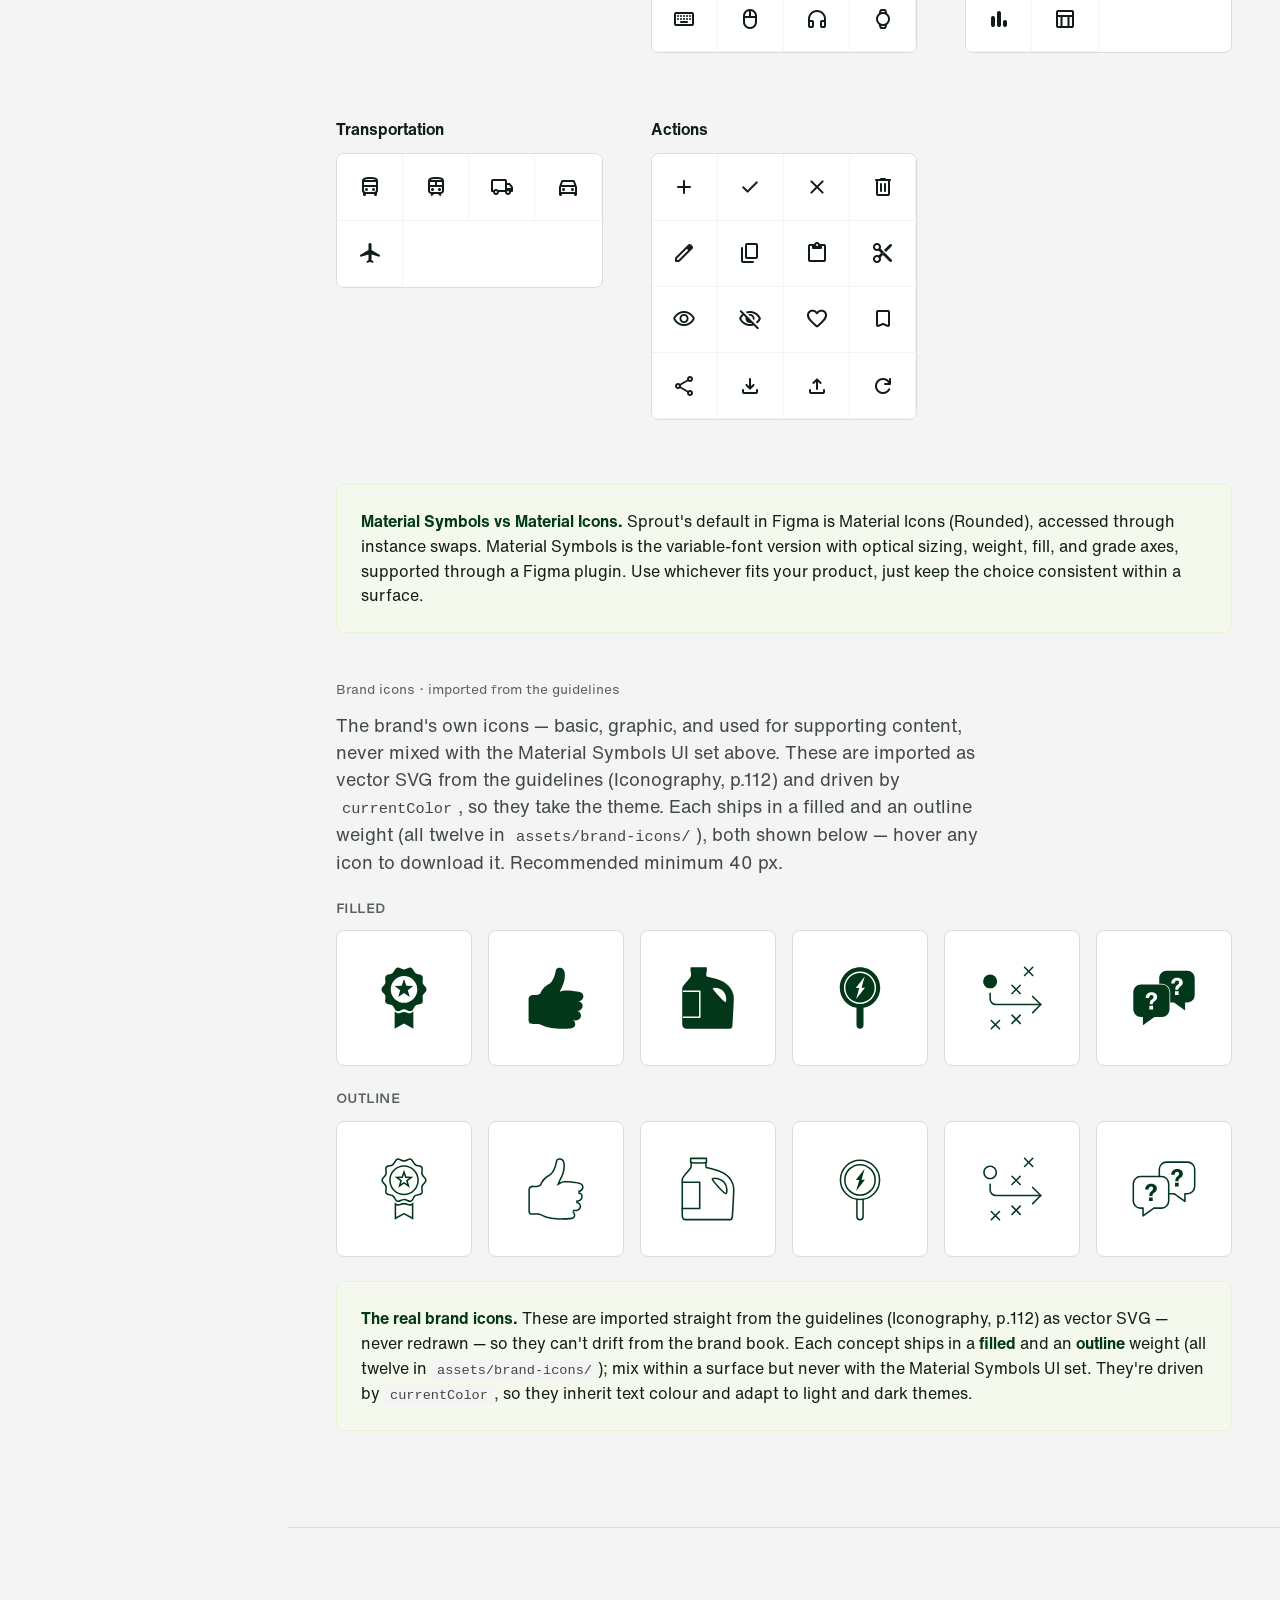
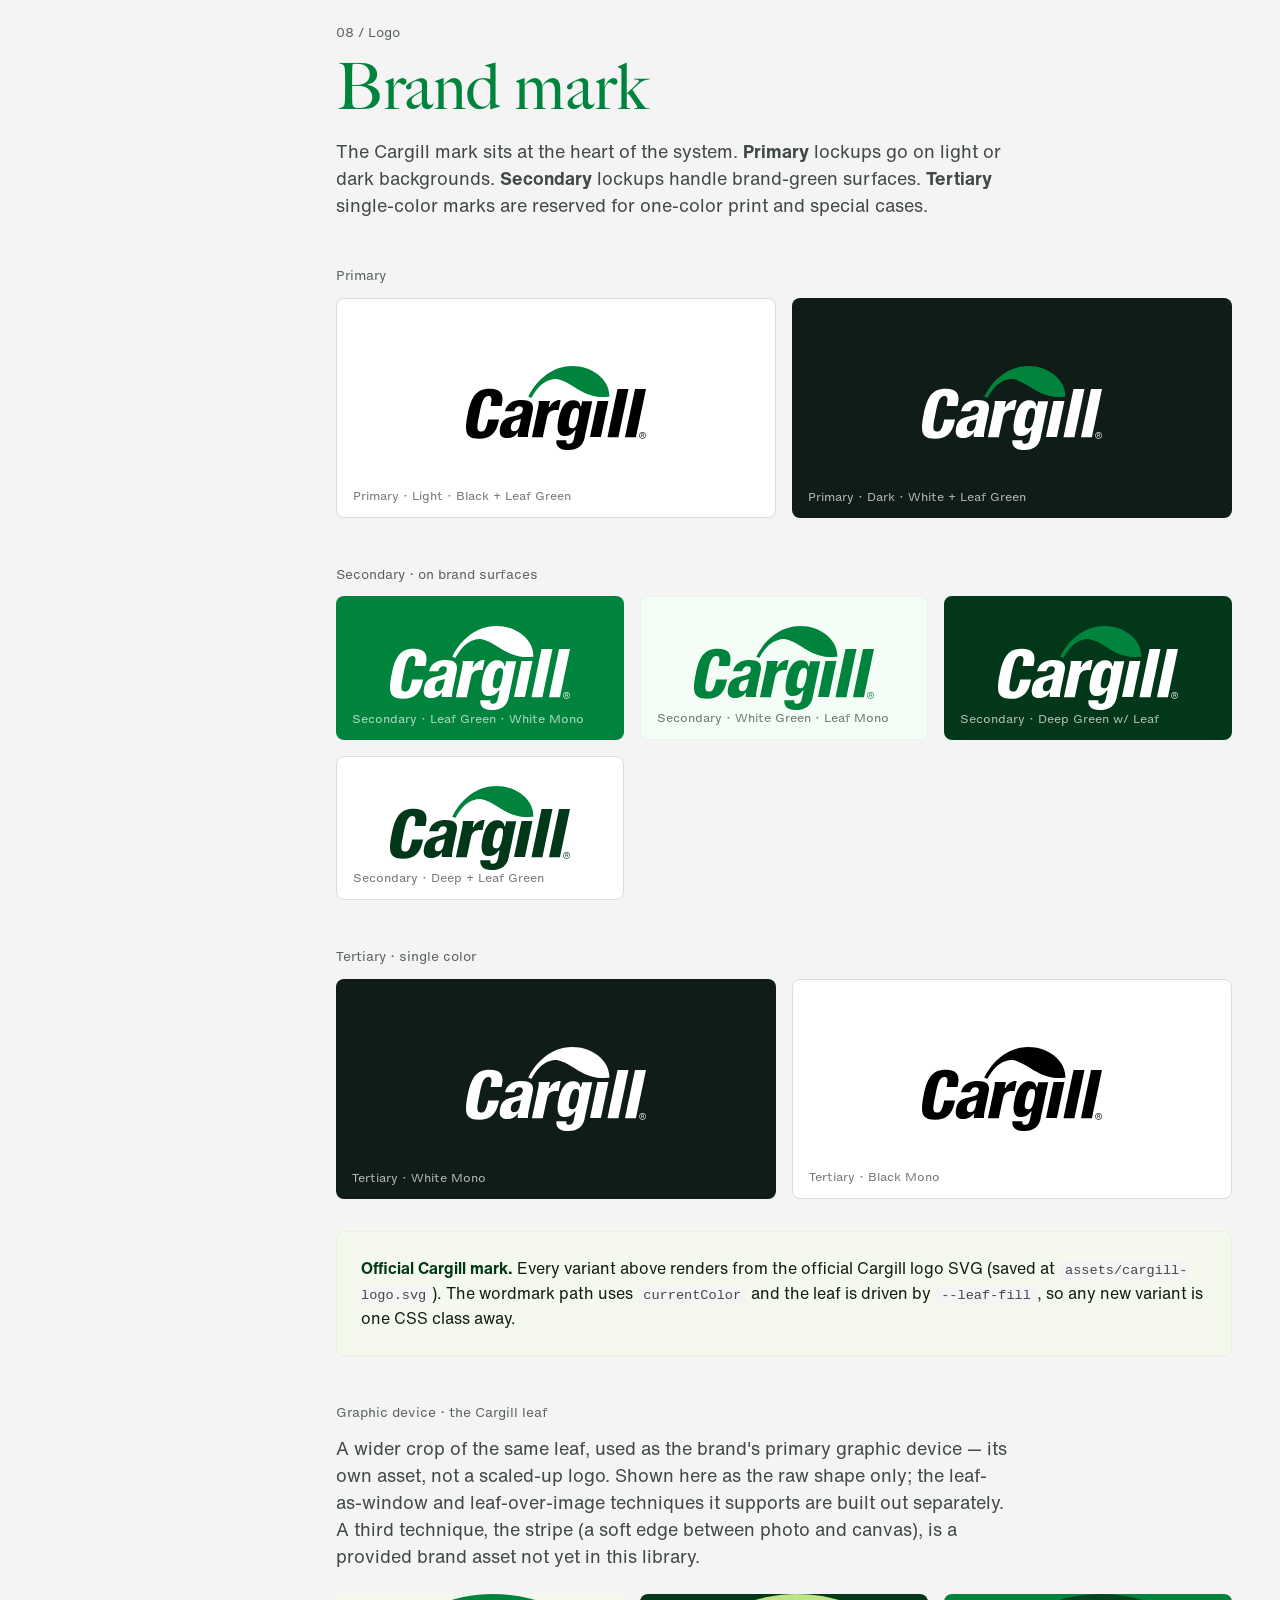
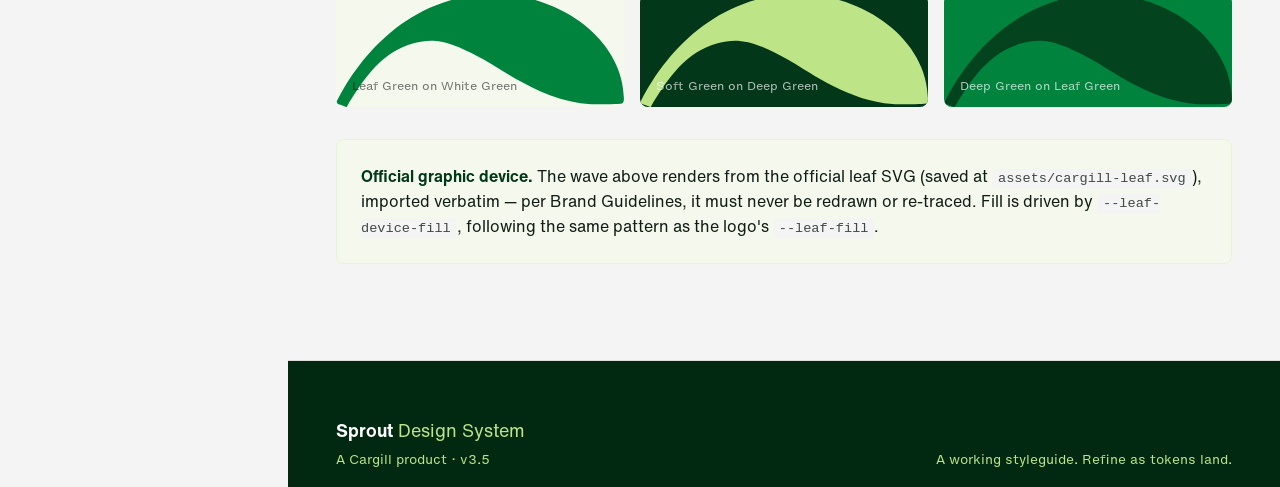
==== commit 565c3ffa: "Add Approved assets register; re-cut nav into three groups The system documented brand rules in pros" ====
--- a/index.html
+++ b/index.html
@@ -80,7 +80,7 @@
         <a href="getting-started.html" class="sidebar-link"><span class="sidebar-link-num material-symbols-rounded" aria-hidden="true">rocket_launch</span><span>Getting started</span></a>
         <div class="sidebar-section" data-nav-group="foundations">
           <button type="button" class="sidebar-section-header" aria-expanded="true" aria-controls="nav-foundations">
-            <span class="sidebar-section-title">Foundations</span>
+            <span class="sidebar-section-title">System foundations</span>
             <span class="material-symbols-rounded sidebar-section-chevron" aria-hidden="true">expand_more</span>
           </button>
           <div class="sidebar-section-body" id="nav-foundations">
@@ -88,36 +88,37 @@
               <a href="#color" class="sidebar-link"><span class="sidebar-link-num">01</span><span>Color</span></a>
               <a href="#type" class="sidebar-link"><span class="sidebar-link-num">02</span><span>Typography</span></a>
               <a href="#space" class="sidebar-link"><span class="sidebar-link-num">03</span><span>Layout &amp; shape</span></a>
-              <a href="#icons" class="sidebar-link"><span class="sidebar-link-num">04</span><span>Iconography</span></a>
-              <a href="#logo" class="sidebar-link"><span class="sidebar-link-num">05</span><span>Logo</span></a>
-            </div>
-          </div>
-        </div>
-        <div class="sidebar-section" data-nav-group="system">
-          <button type="button" class="sidebar-section-header" aria-expanded="true" aria-controls="nav-system">
-            <span class="sidebar-section-title">System</span>
-            <span class="material-symbols-rounded sidebar-section-chevron" aria-hidden="true">expand_more</span>
-          </button>
-          <div class="sidebar-section-body" id="nav-system">
-            <div class="sidebar-section-body-inner">
-              <a href="system.html#themes" class="sidebar-link"><span class="sidebar-link-num">06</span><span>Themes</span></a>
-              <a href="system.html#elevation" class="sidebar-link"><span class="sidebar-link-num">07</span><span>Elevation</span></a>
-              <a href="system.html#brand-expression" class="sidebar-link"><span class="sidebar-link-num">08</span><span>Brand expression</span></a>
-              <a href="system.html#illustration" class="sidebar-link"><span class="sidebar-link-num">09</span><span>Illustration</span></a>
-              <a href="system.html#dataviz" class="sidebar-link"><span class="sidebar-link-num">10</span><span>Data visualization</span></a>
+              <a href="system.html#themes" class="sidebar-link"><span class="sidebar-link-num">04</span><span>Themes</span></a>
+              <a href="system.html#elevation" class="sidebar-link"><span class="sidebar-link-num">05</span><span>Elevation</span></a>
             </div>
           </div>
         </div>
         <div class="sidebar-section" data-nav-group="components">
           <button type="button" class="sidebar-section-header" aria-expanded="true" aria-controls="nav-components">
-            <span class="sidebar-section-title">Components</span>
+            <span class="sidebar-section-title">Product system</span>
             <span class="material-symbols-rounded sidebar-section-chevron" aria-hidden="true">expand_more</span>
           </button>
           <div class="sidebar-section-body" id="nav-components">
             <div class="sidebar-section-body-inner">
+              <a href="#icons" class="sidebar-link"><span class="sidebar-link-num">06</span><span>Iconography</span></a>
+              <a href="system.html#dataviz" class="sidebar-link"><span class="sidebar-link-num">07</span><span>Data visualization</span></a>
               <a href="forms.html" class="sidebar-link sidebar-group"><span class="sidebar-link-num">·</span><span>Forms &amp; inputs</span></a>
               <a href="content.html" class="sidebar-link sidebar-group"><span class="sidebar-link-num">·</span><span>Layout &amp; content</span></a>
               <a href="navigation.html" class="sidebar-link sidebar-group"><span class="sidebar-link-num">·</span><span>Navigation &amp; feedback</span></a>
+            </div>
+          </div>
+        </div>
+        <div class="sidebar-section" data-nav-group="brand">
+          <button type="button" class="sidebar-section-header" aria-expanded="true" aria-controls="nav-brand">
+            <span class="sidebar-section-title">Brand expression</span>
+            <span class="material-symbols-rounded sidebar-section-chevron" aria-hidden="true">expand_more</span>
+          </button>
+          <div class="sidebar-section-body" id="nav-brand">
+            <div class="sidebar-section-body-inner">
+              <a href="#logo" class="sidebar-link"><span class="sidebar-link-num">08</span><span>Logo</span></a>
+              <a href="system.html#brand-expression" class="sidebar-link"><span class="sidebar-link-num">09</span><span>Graphic language</span></a>
+              <a href="system.html#illustration" class="sidebar-link"><span class="sidebar-link-num">10</span><span>Illustration &amp; diagrams</span></a>
+              <a href="assets.html#registry" class="sidebar-link"><span class="sidebar-link-num">11</span><span>Approved assets</span></a>
             </div>
           </div>
         </div>
@@ -846,7 +847,7 @@
       <div class="container">
         <div class="section-head">
           <div>
-            <p class="section-eyebrow">04 / Iconography</p>
+            <p class="section-eyebrow">06 / Iconography</p>
             <h2 class="section-title">Icons</h2>
           </div>
           <p class="section-lede">Two families. <strong>UI Icons</strong> are Material Icons in the Rounded style, used inline with text for interface functionality. <strong>Glyph Icons</strong> are the brand's own marks, imported from the guidelines, used larger (40 px and up) as supporting illustration.</p>
@@ -1056,7 +1057,7 @@
       <div class="container">
         <div class="section-head">
           <div>
-            <p class="section-eyebrow">05 / Logo</p>
+            <p class="section-eyebrow">08 / Logo</p>
             <h2 class="section-title">Brand mark</h2>
           </div>
           <p class="section-lede">The Cargill mark sits at the heart of the system. <strong>Primary</strong> lockups go on light or dark backgrounds. <strong>Secondary</strong> lockups handle brand‑green surfaces. <strong>Tertiary</strong> single‑color marks are reserved for one‑color print and special cases.</p>
--- a/styles.css
+++ b/styles.css
@@ -181,43 +181,54 @@
       --accent-gold:    #C7A86A;                 /* secondary accent */
       --on-accent:      #FFFFFF;                 /* text/icon color on top of --brand */
 
-      /* ---- Data visualization scales ----
-         Four scales, four jobs: categorical says WHICH series, sequential says HOW
-         MUCH, diverging says WHICH SIDE of a baseline, status says WHAT STATE. They
-         are not interchangeable, and a chart never mixes two of them.
-         Every value is an existing step off a ramp above, chosen by measurement: each
-         sits inside the mode's OKLCH lightness band and above the chroma floor, and
-         the separations were checked in OKLab under simulated protanopia and
-         deuteranopia. Dark steps are re-selected against the dark surface in the
-         [data-theme="dark"] block — they are NOT the light steps inverted.
-         Don't hand-pick a replacement and don't add a slot 6; the Data visualization
-         section of system.html records what each number is and why. */
-      --dv-cat-1: var(--green-600);        /* Leaf Green    — always leads */
-      --dv-cat-2: var(--blue-700);         /* Midnight Blue */
-      --dv-cat-3: var(--soft-green-600);   /* Soft Green    */
-      --dv-cat-4: var(--red-700);          /* Rich Red      */
-      --dv-cat-5: var(--yellow-600);       /* Bright Yellow */
-
-      --dv-seq-1: var(--green-400);        /* low  */
-      --dv-seq-2: var(--green-500);
-      --dv-seq-3: var(--green-600);
-      --dv-seq-4: var(--green-700);
-      --dv-seq-5: var(--green-900);        /* high */
-
-      /* Blue↔yellow, never red↔green: red against green collapses to a separation of
-         6.5 under deuteranopia, which erases the two ends of the scale. */
-      --dv-div-neg-2: var(--blue-700);     /* furthest below the baseline */
-      --dv-div-neg-1: var(--blue-400);
-      --dv-div-mid:   var(--neutral-300);  /* neutral middle — grey, never a hue */
-      --dv-div-pos-1: var(--yellow-600);
-      --dv-div-pos-2: var(--yellow-700);   /* furthest above the baseline */
-
-      /* Reserved. Never reused as a categorical slot, never shipped without an icon
-         and a word beside them. */
-      --dv-status-good:     var(--green-700);
-      --dv-status-warning:  var(--yellow-700);
-      --dv-status-critical: var(--red-600);
-      --dv-status-none:     var(--text-muted);
+      /* ---- Data visualization ----
+         Brand Guidelines 2026 v2.0 · Data visualization · Process (p.118).
+         The brand publishes one fixed order — lead with Leaf Green, then Deep Green,
+         then Soft Green, then tints of the same order — and three extension sets to
+         be added whole when more than six colours are needed. Every value below is
+         transcribed from the guidelines, not derived: --dv-4/5/6 are the printed 70%
+         tints of 1/2/3 on white, and the three sets each follow the same 3 base +
+         3 tint structure as the greens.
+         These are brand values, so they do NOT flip per theme. Chart demos render on
+         --dv-canvas, a fixed light surface, the way the guidelines print them — see
+         the note in the Data visualization section of system.html. */
+      --dv-1: #00843D;   /* Cargill Leaf Green 100% */
+      --dv-2: #03441F;   /* Deep Green         100% */
+      --dv-3: #BDE588;   /* Soft Green         100% */
+      --dv-4: #4DA977;   /* Cargill Leaf Green  70% */
+      --dv-5: #4F7C62;   /* Deep Green          70% */
+      --dv-6: #D1EDAC;   /* Soft Green          70% */
+
+      /* Extension set · blues */
+      --dv-blue-1: #003366;   /* Midnight Blue Mid */
+      --dv-blue-2: #007681;   /* Sky Blue Deep     */
+      --dv-blue-3: #BCEDFF;   /* Sky Blue Light    */
+      --dv-blue-4: #476590;
+      --dv-blue-5: #3E9BAB;
+      --dv-blue-6: #D2ECFC;
+
+      /* Extension set · reds & yellows */
+      --dv-warm-1: #9E2A2F;   /* Rich Red Deep      */
+      --dv-warm-2: #FF7F4D;   /* Bright Yellow Deep */
+      --dv-warm-3: #FFD77D;   /* Bright Yellow Light*/
+      --dv-warm-4: #E46E67;
+      --dv-warm-5: #F7AF7C;
+      --dv-warm-6: #FFEDB8;
+
+      /* Extension set · earth */
+      --dv-earth-1: #4B351D;  /* Earth Deep  */
+      --dv-earth-2: #D8C092;  /* Earth Light */
+      --dv-earth-3: #92856A;
+      --dv-earth-4: #7A6450;
+      --dv-earth-5: #B5A382;
+      --dv-earth-6: #CABFBC;
+
+      /* The paper the guidelines print these on. Chart demos keep it in both themes
+         so a 100% Deep Green bar stays visible instead of vanishing into a dark card. */
+      --dv-canvas:       #FFFFFF;
+      --dv-canvas-ink:   #14140F;
+      --dv-canvas-muted: #5A6560;   /* 5.6:1 on the canvas — axis and caption ink */
+      --dv-canvas-rule:  #D8DAD5;
 
       /* Padding scale, from Cargill Sprout · Foundations · Padding & Spacing */
       --padding-xs:   2px;
@@ -2337,649 +2348,253 @@
       margin: 0;
     }
 
-    /* ---------- Data visualization ---------- */
-    /* Categorical sequence · Brand Guidelines · Data visualization · Process. The brand
-       fixes the series order — Leaf Green 100 → Deep Green 100 → Soft Green 100 → the same
-       three at 70% — rather than letting a chart cycle hues freely. Validated against the
-       CVD/contrast rules a chart palette actually needs (see the caveat note below): the
-       first three pass cleanly, but the two 70% tints sit close enough to fail a strict
-       normal-vision separation check, so they're marked as a last resort, not a default. */
-    .dataviz-sequence {
-      display: flex;
-      flex-wrap: wrap;
-      gap: var(--space-3);
-    }
-    .chart-color-step {
-      flex: 1 1 90px;
-      min-width: 90px;
+    /* ---------- Data visualization ----------
+       Brand Guidelines 2026 v2.0 · Data visualization · Process (p.118) and
+       Application to data sets (p.119). The palette itself lives in the --dv-* tokens
+       at the top of this file; everything here is presentation for the two pages'
+       swatch boards and worked charts.
+       Note the fixed light canvas: the guidelines specify these values against the
+       printed page, so the chart demos keep --dv-canvas in both themes rather than
+       restating the palette for dark. A 100% Deep Green bar on a near-black card is
+       invisible, and inventing a dark variant would be this system speaking over the
+       guidelines rather than reproducing them. */
+
+    /* Numbered sequence · "Start with these colors and tints". Six blocks in the
+       brand's fixed order — Leaf, Deep, Soft, then the same three at 70%. */
+    .dv-seq {
+      display: grid;
+      grid-template-columns: repeat(6, 1fr);
+      list-style: none;
+      margin: 0;
+      padding: 0;
       border-radius: var(--corner-radius-base);
+      overflow: hidden;
+    }
+    .dv-seq-step {
+      background: var(--c);
+      color: #fff;
+      padding: var(--space-4);
+      min-height: 156px;
+      display: flex;
+      flex-direction: column;
+    }
+    /* --ink flips a tile's label to dark. Which tiles get it is MEASURED, not judged by
+       eye: for each swatch, compute WCAG contrast of white vs --dv-canvas-ink against the
+       tile fill and take the winner. 15 of the 24 published values need dark ink. The
+       four that are easy to get wrong, because they read as "dark enough" but aren't:
+       --dv-4 #4DA977 (white 2.89 / ink 6.38), --dv-blue-5 #3E9BAB (2.92 / 5.70),
+       --dv-warm-4 #E46E67 (2.81 / 5.92), --dv-earth-3 #92856A (3.63 / 5.09).
+       Every one of the 24 has a legal option, so a failing tile is always an assignment
+       bug, never a palette limit. Re-measure if the palette ever changes. */
+    .dv-seq-step--ink { color: var(--dv-canvas-ink); }
+    .dv-seq-num {
+      font-family: var(--font-sans);
+      font-size: 30px;
+      line-height: 1;
+    }
+    .dv-seq-name {
+      font-family: var(--font-sans);
+      font-size: 13px;
+      font-weight: 700;
+      margin-top: auto;
+    }
+    .dv-seq-tint {
+      font-family: var(--font-sans);
+      font-size: 13px;
+    }
+
+    /* Extension sets · "If more than six colors are needed, add one of these three
+       color sets". Each set is added whole, so each renders as one unbroken row. */
+    .dv-sets {
+      display: flex;
+      flex-direction: column;
+      gap: var(--space-5);
+    }
+    .dv-set-label {
+      font-family: var(--font-micro);
+      font-size: 12px;
+      color: var(--text-muted);
+      margin-bottom: var(--space-2);
+    }
+    .dv-set-row {
+      display: grid;
+      grid-template-columns: repeat(6, 1fr);
+      border-radius: var(--corner-radius-base);
+      overflow: hidden;
+    }
+    .dv-swatch {
+      background: var(--c);
+      color: #fff;
       padding: var(--space-3);
-      box-sizing: border-box;
-      color: #fff;
-    }
-    .chart-color-step-num {
-      font-family: var(--font-sans);
-      font-size: 12px;
-      font-weight: 700;
-      opacity: 0.85;
-    }
-    .chart-color-step-name {
-      display: block;
-      font-family: var(--font-micro);
-      font-size: 11px;
-      margin-top: var(--space-5);
-      opacity: 0.85;
-    }
-    .chart-color-step--light { color: var(--text); }
-
-    .dataviz-extension-row {
-      display: flex;
-      flex-wrap: wrap;
-      gap: var(--space-6);
-      margin-top: var(--space-4);
-    }
-    .dataviz-extension-set {
-      display: flex;
-      flex-direction: column;
-      gap: var(--space-2);
-    }
-    .dataviz-extension-label {
-      font-family: var(--font-micro);
-      font-size: 12px;
-      color: var(--text-muted);
-    }
-    .dataviz-extension-swatches { display: flex; gap: 4px; }
-    .dataviz-extension-swatches span {
-      width: 28px;
-      height: 28px;
-      border-radius: var(--radius-sm, 4px);
-      display: block;
-    }
-
-    /* Functional vs Expressive · Data visualization · Examples. Two different jobs, not
-       two skins: functional data is the everyday, template-driven chart (square corners —
-       rounded corners aren't replicable across every platform that renders it) while
-       expressive data is reserved for high-craft moments (reports, brochures) where a
-       bolder, bespoke treatment — rounded corners, display-type callouts — is earned. */
-    .dataviz-cards {
-      display: grid;
-      grid-template-columns: repeat(auto-fit, minmax(260px, 1fr));
-      gap: var(--space-5);
-    }
-    .dataviz-card {
-      border-radius: var(--corner-radius-md);
-      padding: var(--space-6);
-      display: flex;
-      flex-direction: column;
-      gap: var(--space-4);
-    }
-    .dataviz-card--functional {
-      background: var(--surface);
-      border: 1px solid var(--border);
-    }
-    .dataviz-card--expressive {
-      background: var(--surface-deep);
-      color: #fff;
-    }
-    .dataviz-card-eyebrow {
-      font-family: var(--font-micro);
-      font-size: 12px;
+      min-height: 132px;
+      display: flex;
+      flex-direction: column;
+    }
+    .dv-swatch--ink { color: var(--dv-canvas-ink); }
+    .dv-swatch-name {
+      font-family: var(--font-micro);
+      font-size: 10px;
       font-weight: 700;
       text-transform: uppercase;
       letter-spacing: 0.04em;
     }
-    .dataviz-card--functional .dataviz-card-eyebrow { color: var(--text-muted); }
-    .dataviz-card--expressive .dataviz-card-eyebrow { color: var(--soft-green-400); }
-    .dataviz-card-body {
-      font-family: var(--font-sans);
-      font-size: 14px;
+    .dv-swatch-spec {
+      font-family: var(--font-micro);
+      font-size: 10px;
       line-height: 1.5;
-    }
-    .dataviz-card--functional .dataviz-card-body { color: var(--text-soft); }
-    .dataviz-card--expressive .dataviz-card-body { color: rgba(255,255,255,0.85); }
-    .dataviz-hero-number {
-      font-family: var(--font-display);
-      font-size: clamp(36px, 4vw, 56px);
-      line-height: 1;
-      letter-spacing: var(--display-tracking);
-      color: var(--soft-green-400);
-    }
-
-    /* Worked bar-chart example · uses only the three safe, validated steps from the
-       sequence above (never the confusable 70% pair), each bar carrying a direct value
-       label — color differentiates, the label is what actually reads (brand's own
-       accessibility note: "data is a functional element and functionality should always
-       take precedent over color"). */
-    .bar-chart {
+      margin-top: auto;
+    }
+    .dv-caption {
+      font-family: var(--font-micro);
+      font-size: 12px;
+      line-height: 1.5;
+      color: var(--text-muted);
+      margin-top: var(--space-3);
+      max-width: 74ch;
+    }
+
+    /* Worked charts · p.119. Every chart keeps the guidelines' white canvas and carries
+       a direct value label on every mark, per the page's own accessibility note:
+       "clear labelling and use of spaces between shapes is much more important". */
+    .dv-grid {
+      display: grid;
+      grid-template-columns: repeat(auto-fit, minmax(320px, 1fr));
+      gap: var(--space-5);
+    }
+    .dv-chart {
+      margin: 0;
+      background: var(--dv-canvas);
+      border: 1px solid var(--dv-canvas-rule);
+      border-radius: var(--corner-radius-base);
+      padding: var(--space-5);
+      display: flex;
+      flex-direction: column;
+    }
+    .dv-chart figcaption {
+      font-family: var(--font-micro);
+      font-size: 12px;
+      color: var(--dv-canvas-muted);
+      margin-top: auto;
+      padding-top: var(--space-3);
+      border-top: 1px solid var(--dv-canvas-rule);
+    }
+
+    /* Bar charts · the 2px–4px gap between bars is the "use of spaces between shapes"
+       the guidelines ask for, doing the separating work that colour must not do alone. */
+    .dv-plot {
       display: flex;
       align-items: flex-end;
-      gap: var(--space-4);
-      height: 180px;
-      padding: 0 var(--space-2);
-    }
-    .bar-chart-col {
-      flex: 1;
-      display: flex;
-      flex-direction: column;
-      align-items: center;
-      justify-content: flex-end;
-      height: 100%;
-      gap: var(--space-2);
-    }
-    .bar-chart-value {
-      font-family: var(--font-sans);
-      font-size: 12px;
-      font-weight: 700;
-      color: var(--text);
-    }
-    .bar-chart-bar {
-      width: 100%;
-      max-width: 48px;
-      border-radius: 2px 2px 0 0; /* functional data: never fully rounded, see Don'ts below */
-    }
-    .bar-chart-label {
-      font-family: var(--font-micro);
-      font-size: 12px;
-      color: var(--text-muted);
-    }
-
-    /* Pictogram grid · Data visualization · Infographics ("functional... not illustration").
-       Reuses a single Material Symbols glyph rather than drawing a figure — the technique is
-       proportion-by-repetition (isotype charts), same job as the brand's silhouette grid. */
-    .pictogram-grid {
-      display: grid;
-      grid-template-columns: repeat(5, 1fr);
-      gap: var(--space-2);
-      max-width: 260px;
-    }
-    .pictogram-grid .material-symbols-rounded {
-      font-size: 32px;
-      color: var(--border);
-    }
-    .pictogram-grid .material-symbols-rounded.is-active { color: var(--brand); }
-
-    /* KPI tile row · Data visualization · a small-multiples functional stat, distinct from
-       the single expressive hero number above. Square corners (2px, matching .bar-chart-bar's
-       own "never fully rounded" threshold) since this is everyday functional data, not a
-       high-craft moment. */
-    .kpi-row {
-      display: grid;
-      grid-template-columns: repeat(auto-fit, minmax(150px, 1fr));
-      gap: var(--space-4);
-    }
-    .kpi-tile {
-      border: 1px solid var(--border);
-      border-radius: 2px;
-      padding: var(--space-4);
-      background: var(--surface);
-    }
-    .kpi-tile-label {
-      font-family: var(--font-micro);
-      font-size: 12px;
-      color: var(--text-muted);
-    }
-    .kpi-tile-value {
-      font-family: var(--font-sans);
-      font-weight: 700;
-      font-size: 28px;
-      color: var(--text);
-      margin-top: var(--space-2);
-      font-variant-numeric: tabular-nums;
-    }
-    .kpi-tile-delta {
-      font-family: var(--font-micro);
-      font-size: 12px;
-      margin-top: 2px;
-    }
-    .kpi-tile-delta--positive { color: var(--green-600); } /* "positive news," not "arrow points up" — a falling response time still earns this class */
-
-    /* Donut chart · Data visualization · a categorical (identity) job, same three validated
-       steps 1–3 as the bar chart above — never the confusable 70% tints. Direct-labeled in
-       the legend rather than relying on the ring's color alone, per the brand's own
-       accessibility note. */
-    .dataviz-donut-wrap {
-      display: flex;
-      align-items: center;
-      gap: var(--space-6);
-      flex-wrap: wrap;
-    }
-    .dataviz-donut { flex-shrink: 0; }
-    .dataviz-donut-center {
-      font-family: var(--font-sans);
-      font-size: 13px;
-      font-weight: 700;
-      fill: var(--text);
-      text-anchor: middle;
-    }
-    .dataviz-donut-legend {
-      display: flex;
-      flex-direction: column;
-      gap: var(--space-3);
-    }
-    .dataviz-donut-legend-item {
-      display: flex;
-      align-items: center;
-      gap: var(--space-2);
-      font-family: var(--font-sans);
-      font-size: 14px;
-      color: var(--text);
-    }
-    .dataviz-donut-swatch {
-      width: 12px;
-      height: 12px;
-      border-radius: 50%;
-      flex-shrink: 0;
-    }
-    .dataviz-donut-legend-value {
-      font-weight: 700;
-      margin-left: var(--space-2);
-      font-variant-numeric: tabular-nums;
-    }
-
-    /* Line / trend chart · Data visualization · the "change over time" job, a single
-       sequential series rather than categorical — one hue, per the color-formula rule, with
-       selective direct labels (first + last point only, never a number on every point). */
-    .dataviz-line-chart { width: 100%; max-width: 420px; height: auto; }
-    .dataviz-line-path { fill: none; stroke: var(--green-600); stroke-width: 2; }
-    .dataviz-line-dot { fill: var(--green-600); }
-    .dataviz-line-label {
-      font-family: var(--font-micro);
-      font-size: 11px;
-      fill: var(--text);
-    }
-    .dataviz-line-grid { stroke: var(--border); stroke-width: 1; }
-
-    /* ---------- Data visualization · colour scales by job ----------
-       Three scales doing three different jobs. Categorical answers "which series",
-       sequential answers "how much", diverging answers "which side of zero". They
-       are not interchangeable and a chart never mixes two of them. Every hex below
-       is a step off an existing Sprout ramp, chosen by measurement rather than by
-       eye — see the notes in the Data visualization section for what was measured. */
-    .dv-ramp {
-      display: flex;
-      border: 1px solid var(--border);
-      border-radius: 2px;
-      overflow: hidden;
-    }
-    .dv-ramp-step {
-      flex: 1;
-      min-height: 56px;
-      display: flex;
-      align-items: flex-end;
-      justify-content: center;
-      padding: var(--space-2) 4px;
-      font-family: var(--font-micro);
-      font-size: 10px;
-      color: #fff;
-      text-align: center;
-    }
-    .dv-ramp-step--ink { color: var(--text); }   /* light steps need dark ink on them */
-    .dv-ramp-caption {
-      font-family: var(--font-micro);
-      font-size: 12px;
-      color: var(--text-muted);
-      margin-top: var(--space-2);
-    }
-
-    /* Heatmap · the sequential ramp's natural home. A 2px surface-coloured gap
-       between cells keeps the lightest classes legible against each other without
-       drawing a border on every cell. */
-    .dv-heatmap {
-      display: grid;
-      grid-template-columns: auto repeat(6, 1fr);
-      gap: 2px;
-      max-width: 520px;
-    }
-    .dv-heatmap-cell {
-      aspect-ratio: 1 / 1;
-      display: flex;
-      align-items: center;
-      justify-content: center;
-      font-family: var(--font-micro);
-      font-size: 11px;
-      font-variant-numeric: tabular-nums;
-      border-radius: 2px;
-    }
-    .dv-heatmap-head {
-      display: flex;
-      align-items: center;
-      justify-content: center;
-      font-family: var(--font-micro);
-      font-size: 11px;
-      color: var(--text-muted);
-    }
-    .dv-heatmap-row-head {
-      display: flex;
-      align-items: center;
-      justify-content: flex-end;
-      padding-right: var(--space-2);
-      font-family: var(--font-micro);
-      font-size: 11px;
-      color: var(--text-muted);
-      white-space: nowrap;
-    }
-
-    /* Diverging bar · bars grow left or right of a shared zero rule. The zero line
-       is the only gridline that earns full weight here — it is the thing every bar
-       is being read against. */
-    .dv-diverging { max-width: 560px; }
-    .dv-diverging-row {
-      display: grid;
-      grid-template-columns: 132px 1fr;
-      align-items: center;
-      gap: var(--space-3);
-      margin-bottom: 6px;
-    }
-    .dv-diverging-label {
-      font-family: var(--font-micro);
-      font-size: 12px;
-      color: var(--text-soft);
-      text-align: right;
-    }
-    .dv-diverging-track {
-      position: relative;
-      height: 26px;
-      display: flex;
-      align-items: center;
-    }
-    .dv-diverging-track::before {          /* the zero rule */
-      content: "";
-      position: absolute;
-      left: 50%;
-      top: -3px;
-      bottom: -3px;
-      width: 1px;
-      background: var(--text-muted);
-    }
-    .dv-diverging-bar {
-      position: absolute;
-      height: 18px;
-      border-radius: 2px;
-    }
-    .dv-diverging-value {
-      position: absolute;
-      font-family: var(--font-micro);
-      font-size: 11px;
-      font-variant-numeric: tabular-nums;
-      color: var(--text);
-      top: 50%;
-      transform: translateY(-50%);
-    }
-
-    /* Status · a reserved scale. These never stand in for "series 4", and they never
-       travel without an icon and a word — colour alone cannot say "critical". */
-    .dv-status-row {
-      display: flex;
-      flex-wrap: wrap;
-      gap: var(--space-3);
-    }
-    .dv-status-chip {
-      display: inline-flex;
-      align-items: center;
-      gap: 6px;
-      padding: 6px 12px 6px 8px;
-      border-radius: var(--radius-pill);
-      border: 1px solid var(--border);
-      background: var(--surface);
-      font-family: var(--font-micro);
-      font-size: 12px;
-      color: var(--text);
-    }
-    .dv-status-chip .material-symbols-rounded { font-size: 16px; }
-
-    /* Emphasis · one series in the accent hue, every other series in the
-       de-emphasis grey. The most underused form in the set. */
-    .dv-emphasis-chart { width: 100%; max-width: 460px; height: auto; }
-    .dv-emphasis-path { fill: none; stroke-width: 2; }
-    .dv-emphasis-path--muted { stroke: var(--neutral-350); }
-    .dv-emphasis-path--lead  { stroke: var(--green-600); }
-    [data-theme="dark"] .dv-emphasis-path--lead { stroke: var(--accent-lime); }
-    .dv-emphasis-label {
-      font-family: var(--font-micro);
-      font-size: 11px;
-      fill: var(--text);
-    }
-    .dv-emphasis-label--muted { fill: var(--text-muted); }
-
-
-    /* ---------- Worked charts imported from the guidelines (pp. 119–123) ----------
-       Rebuilt, not redrawn: every value, series color and label convention below was
-       measured off the source artwork (pdftoppm render, pixel-sampled) so the site and
-       the PDF can't quietly drift apart. */
-
-    /* Template bar chart · the guidelines' own functional chart (p119 top-left, and the
-       chart inside every functional presentation slide on p122). Nine ordered categories.
-
-       The series colors are NOT the six swatches from the sequence above. Sampled from
-       the artwork, this chart runs a three-hue x three-tint ladder: the hue cycles
-       Deep -> Soft -> Leaf, and each pass through those three steps up a tint tier —
-       60%, then 80%, then 100%. So the *tier* climbs with the value while the hue keeps
-       cycling for identity, which is how the chart carries nine categories without ever
-       touching the confusable 70% pair the swatch page documents. Each tint is that base
-       green composited over white: Deep 60% = 0.6 x #03441F + 0.4 x #fff = #688F79.
-
-       Note what this does and does not buy. Because the hue cycles, neighbouring bars can
-       jump from very light to very dark (FY19's Soft 60% is lighter than FY18's Deep 60%),
-       so the tier is a coarse signal across the whole chart, not a per-bar ranking — the
-       direct value label is still what carries the actual reading.
-
-       Two deliberate departures from print, both because the web box is smaller:
-       the axis shows every fourth tick rather than all seventeen (seventeen 11px labels
-       inside a 200px plot collide), keeping the brand's zero-padded two-digit form; and
-       the value label sits above its bar rather than inside it, because the shortest bar
-       (1.1 of 16 = 14px) cannot hold an 11px label. In-bar labels do work at print size,
-       but they need a per-step text color, measured: white clears 4.5:1 on only Deep 80%,
-       Deep 100% and Leaf 100%. Deep 80% flips to white while Leaf 80% stays dark, so it
-       is not reducible to a rule about tint percentage. */
-    .chart-template {
-      display: grid;
-      grid-template-columns: auto minmax(0, 1fr);
-      grid-template-rows: 200px auto;
-      column-gap: var(--space-3);
-      /* the tallest bar fills the whole 200px axis span, so its label sits above the
-         plot — this reserves the room rather than letting it collide with the heading */
-      padding-top: var(--space-4);
-    }
-    .chart-template-axis {
-      /* ticks are absolutely placed so each number centers on its own value —
-         justify-content: space-between aligns the label *boxes*, not the values */
-      position: relative;
-      grid-column: 1;
-      grid-row: 1;
-      width: 2ch;
-    }
-    .chart-template-tick {
-      position: absolute;
-      right: 0;
-      transform: translateY(50%);
-      font-family: var(--font-micro);
-      font-size: 11px;
-      color: var(--text-muted);
-      font-variant-numeric: tabular-nums;
-    }
-    .chart-template-cols,
-    .chart-template-labels {
-      display: flex;
-      gap: var(--space-2);
-    }
-    .chart-template-cols {
-      grid-column: 2;
-      grid-row: 1;
-      align-items: flex-end;
-    }
-    .chart-template-labels {
-      grid-column: 2;
-      grid-row: 2;
-      padding-top: var(--space-2);
-    }
-    /* identical flex basis in both rows is what keeps a label under its own bar */
-    .chart-template-col,
-    .chart-template-labels > span { flex: 1; min-width: 0; }
-    /* Each column carries its value once, as --v (the bar's share of the axis). The bar
-       is that tall and the label sits exactly on top of it, so the bar spans the real
-       axis range — no headroom stolen for the label, which would misalign every tick. */
-    .chart-template-col {
-      position: relative;
-      height: 100%;
-    }
-    .chart-template-bar {
-      position: absolute;
-      left: 0;
-      right: 0;
-      bottom: 0;
-      height: var(--v);
-      border-radius: 2px 2px 0 0; /* functional data: never fully rounded, see Don'ts */
-    }
-    .chart-template-value {
-      position: absolute;
-      left: 0;
-      right: 0;
-      bottom: var(--v);
-      margin-bottom: 3px;
-      text-align: center;
-      font-family: var(--font-sans);
-      font-size: 11px;
-      font-weight: 700;
-      color: var(--text);
-      font-variant-numeric: tabular-nums;
-    }
-    .chart-template-labels > span {
-      font-family: var(--font-micro);
-      font-size: 11px;
-      color: var(--text-muted);
-      text-align: center;
-    }
-
-    /* Eight-segment donut legend · lays out in as many columns as fit, because eight
-       stacked rows run to roughly three times the ring's own height and leave it
-       stranded beside a column of white space.
-
-       The flex shorthand is load-bearing in both directions. Without a grow factor the
-       legend is sized to its content, and auto-fit resolves against that shrink-to-fit
-       width and always returns one column. But the basis has to be a real length, not 0:
-       on a 320px screen the space left beside the ring is ~84px, and a 0-basis item
-       shrinks into it and spills its labels past the viewport. A 260px basis is wider
-       than that gap, so the legend wraps onto its own full-width line instead — and
-       min-width stays at its auto default, which is what stops it shrinking below the
-       widest label in the first place. */
-    .dataviz-donut-legend--two-col {
-      display: grid;
-      grid-template-columns: repeat(auto-fit, minmax(min(150px, 100%), 1fr));
-      column-gap: var(--space-6);
-      row-gap: var(--space-3);
-      flex: 1 1 260px;
-    }
-
-    /* Horizontal stacked bar · p122/p123's dark presentation slide. Two rows: a booked
-       actual, and the same year split into booked-so-far plus forecast.
-
-       The forecast segment is an outline on the panel color, not a second fill. That is
-       the accessible choice and not only a stylistic one: "not filled in yet" survives
-       greyscale printing and every color-vision deficiency, where a second green fill
-       beside the first would not — the brand's own rule that functionality takes
-       precedence over color, applied to the encoding rather than just the labeling. */
-    .chart-stack {
-      background: var(--green-800);
-      border-radius: var(--corner-radius-base);
-      padding: var(--padding-xl);
-      display: flex;
-      flex-direction: column;
-      gap: var(--space-4);
-    }
-    .chart-stack-row { display: flex; }
-    .chart-stack-seg {
-      display: flex;
-      align-items: center;
-      min-height: var(--touch-target-min);
-      min-width: 0; /* labels wrap instead of pushing the row past 100% */
-      padding: var(--space-2) var(--space-3);
-      font-family: var(--font-micro);
-      font-size: 12px;
-      font-weight: 700;
-      line-height: 16px;
-    }
-    /* measured on the panel: dark text on Soft Green 12.3:1, white on Leaf Green 4.8:1,
-       Soft Green outline + text on Deep Green 8.0:1 */
-    .chart-stack-seg--actual {
-      background: var(--soft-green-400);
-      color: #101C16;
-      border-radius: 2px;
-    }
-    .chart-stack-seg--booked {
-      background: var(--green-600);
-      color: #fff;
-      border-radius: 2px 0 0 2px;
-    }
-    .chart-stack-seg--forecast {
-      border: 1px dashed var(--soft-green-400);
-      color: var(--soft-green-400);
-      border-radius: 0 2px 2px 0;
-    }
-
-    /* Expressive data panel · p120, the chart the 880,000 card above quotes. This is the
-       one place in the section where rounded corners and a Deep Green canvas are allowed:
-       expressive is earned in an annual report, never in a dashboard. Primary palette
-       only — Black, White, Leaf Green, Soft Green on Deep Green — per that page's note.
-
-       Faithful to the source including its one real weakness: the 2020 bar is pure black
-       on Deep Green, which measures 1.4:1. Nothing about the fill distinguishes it; the
-       direct value label above it is doing the entire job. That is the brand's own
-       accessibility rule ("color... should not be used on its own to differentiate data
-       points") holding the example up, so the label here is structural, not decoration —
-       drop it and the bar disappears. */
-    .chart-expressive {
-      background: var(--green-800);
-      border-radius: var(--corner-radius-md);
-      padding: var(--padding-xl);
-    }
-    .chart-expressive-plot {
-      display: flex;
-      align-items: flex-end;
-      gap: var(--space-3);
-      height: 220px;
-      padding-top: var(--space-5); /* room for the tallest bar's label, as .chart-template */
-    }
-    /* same --v-per-column mechanism as .chart-template above */
-    .chart-expressive-col {
-      position: relative;
+      gap: 4px;
+      height: 170px;
+      border-bottom: 1px solid var(--dv-canvas-rule);
+    }
+    .dv-col {
       flex: 1;
       min-width: 0;
       height: 100%;
-    }
-    .chart-expressive-bar {
-      position: absolute;
-      left: 0;
-      right: 0;
-      bottom: 0;
-      height: var(--v);
-      border-radius: var(--radius-sm) var(--radius-sm) 0 0; /* earned here, nowhere else */
-    }
-    .chart-expressive-value {
-      position: absolute;
-      left: 0;
-      right: 0;
-      bottom: var(--v);
-      margin-bottom: 4px;
-      text-align: center;
-      font-family: var(--font-sans);
-      font-size: 12px;
-      font-weight: 700;
-      color: #fff;
+      display: flex;
+      flex-direction: column;
+      justify-content: flex-end;
+      align-items: center;
+      gap: 3px;
+    }
+    /* Chart furniture sits below the 11px floor the rest of this system uses for UI
+       text. That is deliberate — these are axis and value labels at print-specimen
+       density, matching the scale the guidelines themselves set them at — but 9px is
+       the hard floor, not 8px. Value labels get 10px because they are four characters
+       and have the room; category labels stay at 9px because raising them makes the
+       longest name ellipse sooner, which costs more legibility than it buys. */
+    .dv-col b {
+      font-family: var(--font-micro);
+      font-size: 10px;
+      font-weight: 700;
+      color: var(--dv-canvas-ink);
       font-variant-numeric: tabular-nums;
     }
-    .chart-expressive-labels {
-      display: flex;
-      gap: var(--space-3);
-      padding-top: var(--space-2);
-    }
-    .chart-expressive-labels > span {
+    .dv-bar { display: block; width: 100%; }
+    /* Sixteen series in the same card as the nine-series charts: tighten the gap and
+       the label so the marks stay separated rather than dropping the spacing that the
+       guidelines call for. */
+    .dv-plot--dense { gap: 2px; }
+    .dv-plot--dense .dv-col { gap: 2px; }
+    .dv-plot--dense .dv-col b { font-size: 9px; }
+    /* Half as many labels as bars, each spanning its pair, so the axis stays readable
+       instead of ellipsing every entry down to one letter. */
+    .dv-cats--dense { gap: 2px; }
+    .dv-cats--dense span { flex: 1 1 0; }
+    .dv-cats {
+      display: flex;
+      gap: 4px;
+      margin-top: 6px;
+      margin-bottom: var(--space-4);
+    }
+    .dv-cats span {
       flex: 1;
       min-width: 0;
       text-align: center;
       font-family: var(--font-micro);
+      /* 9px, and the longest category ("Quoditem") still ellipses in a two-up card —
+         it needs ~50px against a ~40px column, which no type size recovers. Left to
+         ellipse rather than rotated or abbreviated: every bar carries its value
+         directly above it, so the axis label is the second reading, not the only one. */
+      font-size: 9px;
+      color: var(--dv-canvas-muted);
+      overflow: hidden;
+      text-overflow: ellipsis;
+      white-space: nowrap;
+    }
+
+    /* Donut · segment order follows the same fixed sequence as the bars. */
+    .dv-donut-wrap {
+      display: flex;
+      justify-content: center;
+      padding: var(--space-2) 0 var(--space-4);
+    }
+    .dv-donut { width: 170px; height: 170px; }
+    .dv-donut circle {
+      fill: none;
+      stroke-width: 13;
+      transform: rotate(-90deg);
+      transform-origin: 50% 50%;
+    }
+    .dv-donut-center {
+      font-family: var(--font-display);
+      font-size: 17px;
+      fill: var(--dv-canvas-ink);
+      text-anchor: middle;
+    }
+    .dv-legend {
+      list-style: none;
+      margin: 0 0 var(--space-4);
+      padding: 0;
+      display: flex;
+      flex-wrap: wrap;
+      justify-content: center;
+      gap: var(--space-2) var(--space-4);
+    }
+    .dv-legend li {
+      display: flex;
+      align-items: center;
+      gap: 6px;
+      font-family: var(--font-micro);
       font-size: 11px;
-      color: var(--soft-green-400);
-    }
+      color: var(--dv-canvas-ink);
+    }
+    .dv-legend i {
+      width: 9px;
+      height: 9px;
+      border-radius: 50%;
+      flex-shrink: 0;
+    }
+    .dv-legend b { font-weight: 700; font-variant-numeric: tabular-nums; }
+
+    @media (max-width: 900px) {
+      .dv-seq, .dv-set-row { grid-template-columns: repeat(3, 1fr); }
+    }
+    @media (max-width: 560px) {
+      .dv-seq, .dv-set-row { grid-template-columns: repeat(2, 1fr); }
+    }
+
 
     /* ---------- Components ---------- */
     .component-grid {
@@ -5728,35 +5343,10 @@
       --soft-green-100: #1F2D23;
       --soft-green-200: #2F5A3C;  /* focus ring stays visible on dark        */
 
-      /* ---- Data visualization scales · dark ----
-         Re-selected against the dark card surface (#101D16), not inverted: flipping
-         the light steps puts the palest class of a ramp on a near-black card, which
-         is the opposite of recessive, and drops several hues out of the dark
-         lightness band. Slot 1 is the one step that holds in both modes.
-         Worst adjacent categorical pair here measures 7.7 simulated / 16.4 normal —
-         the simulated figure sits in the 6–8 band, which is legal only because every
-         series in this system also carries a direct label. */
-      --dv-cat-2: var(--blue-600);
-      --dv-cat-3: var(--soft-green-700);
-      --dv-cat-4: var(--rich-red-mid);
-      --dv-cat-5: var(--yellow-800);
-
-      --dv-seq-1: var(--green-700);        /* low — the ramp's anchor flips */
-      --dv-seq-2: var(--green-600);
-      --dv-seq-3: var(--green-500);
-      --dv-seq-4: var(--green-400);
-      --dv-seq-5: var(--green-300);        /* high */
-
-      /* --dv-div-mid needs no entry: it points at --neutral-300, which this block
-         already repoints to #3A4A41. Poles measure 27.8 simulated / 32.6 normal. */
-      --dv-div-neg-2: var(--blue-600);
-      --dv-div-neg-1: var(--blue-500);
-      --dv-div-pos-1: var(--yellow-600);
-      --dv-div-pos-2: var(--yellow-700);
-
-      --dv-status-good:     var(--green-400);
-      --dv-status-warning:  var(--yellow-600);
-      --dv-status-critical: var(--rich-red-mid);
+      /* No --dv-* entries here on purpose. The guidelines publish one set of data
+         visualization values and specify them against the printed page, so they are
+         brand constants rather than themed tokens. The demos carry their own light
+         canvas (--dv-canvas) into dark mode instead of restating the palette. */
     }
 
     /* ---- Dark theme · fixes for rules that hard-code a light value ---- */
@@ -6369,6 +5959,241 @@
     .rating-star:focus-visible { border-radius: var(--radius-pill); }
 
     /* ==========================================================================
+       Approved assets register (assets.html)
+       Cards are rendered by app.js from the #asset-registry JSON block, so every
+       selector here is applied in JS — grep app.js before renaming any of them.
+       ========================================================================== */
+    .registry-toolbar {
+      display: flex;
+      flex-wrap: wrap;
+      align-items: center;
+      justify-content: space-between;
+      gap: var(--space-4);
+      margin-bottom: var(--space-3);
+    }
+    .registry-filter {
+      display: flex;
+      flex-wrap: wrap;
+      gap: 6px;
+    }
+    .registry-filter-btn {
+      font-family: var(--font-sans);
+      font-size: 13px;
+      line-height: 18px;
+      padding: 6px 12px;
+      border-radius: var(--radius-pill);
+      border: 1px solid var(--border);
+      background: var(--surface);
+      color: var(--text-soft);
+      cursor: pointer;
+      transition: background 120ms ease, color 120ms ease, border-color 120ms ease;
+    }
+    .registry-filter-btn:hover { border-color: var(--brand); color: var(--text); }
+    .registry-filter-btn[aria-pressed="true"] {
+      background: var(--brand);
+      border-color: var(--brand);
+      color: var(--on-accent);
+    }
+    .registry-toolbar-note {
+      font-family: var(--font-sans);
+      font-size: 13px;
+      line-height: 19px;
+      color: var(--text-muted);
+      max-width: 68ch;
+      margin: 0 0 var(--space-6);
+    }
+
+    .registry-list {
+      display: flex;
+      flex-direction: column;
+      gap: var(--space-5);
+    }
+    .registry-card {
+      border: 1px solid var(--border);
+      border-radius: var(--corner-radius-md);
+      background: var(--surface);
+      overflow: hidden;
+    }
+    .registry-card[hidden] { display: none; }
+    /* The status stripe is a redundant cue, never the only one — the badge next
+       to the title carries the same value as text. */
+    .registry-card { border-left: 3px solid var(--border); }
+    .registry-card[data-status="canonical"]   { border-left-color: var(--green-700); }
+    .registry-card[data-status="approved"]    { border-left-color: var(--blue-600); }
+    .registry-card[data-status="placeholder"] { border-left-color: var(--bright-yellow-deep); }
+    .registry-card[data-status="not-stocked"] { border-left-color: var(--rich-red-deep); }
+
+    .registry-card-head {
+      display: flex;
+      flex-wrap: wrap;
+      align-items: baseline;
+      gap: var(--space-3);
+      padding: var(--space-5) var(--space-5) 0;
+    }
+    .registry-card-title {
+      font-family: var(--font-sans);
+      font-weight: 700;
+      font-size: 19px;
+      line-height: 25px;
+      color: var(--text);
+      margin: 0;
+    }
+    .registry-card-layer {
+      font-family: var(--font-micro);
+      font-size: 11px;
+      font-weight: 700;
+      color: var(--text-muted);
+      margin-left: auto;
+      white-space: nowrap;
+    }
+    .registry-card-summary {
+      font-family: var(--font-sans);
+      font-size: 15px;
+      line-height: 23px;
+      color: var(--text-soft);
+      max-width: 72ch;
+      margin: var(--space-3) 0 0;
+      padding: 0 var(--space-5);
+    }
+
+    .registry-card-body {
+      display: grid;
+      grid-template-columns: minmax(0, 260px) minmax(0, 1fr);
+      gap: var(--space-5) var(--space-6);
+      padding: var(--space-5);
+      align-items: start;
+    }
+    @media (max-width: 899.98px) {
+      .registry-card-body { grid-template-columns: 1fr; }
+    }
+
+    .registry-thumbs {
+      display: grid;
+      grid-template-columns: repeat(auto-fit, minmax(72px, 1fr));
+      gap: var(--space-3);
+    }
+    .registry-thumb {
+      position: relative;
+      display: flex;
+      align-items: center;
+      justify-content: center;
+      aspect-ratio: 1 / 1;
+      padding: 10px;
+      border: 1px solid var(--border);
+      border-radius: var(--corner-radius-base);
+      background: var(--surface-deep, var(--neutral-50));
+      overflow: hidden;
+    }
+    .registry-thumb img { max-width: 100%; max-height: 100%; width: auto; height: auto; display: block; }
+    .registry-thumb svg { width: 100%; height: auto; max-height: 100%; }
+    .registry-thumb .material-symbols-rounded { font-size: 28px; color: var(--text-soft); }
+    .registry-thumb--type {
+      font-family: var(--font-display);
+      font-size: 30px;
+      line-height: 1;
+      color: var(--text);
+    }
+    /* Not-stocked: a dashed empty slot, so the absence reads as deliberate */
+    .registry-thumb--empty {
+      border-style: dashed;
+      border-color: var(--rich-red-deep);
+      background: transparent;
+      aspect-ratio: auto;
+      grid-column: 1 / -1;
+      padding: var(--space-4);
+      font-family: var(--font-sans);
+      font-size: 13px;
+      line-height: 19px;
+      color: var(--text-soft);
+      text-align: center;
+    }
+    .registry-thumb-caption {
+      font-family: var(--font-micro);
+      font-size: 10px;
+      color: var(--text-muted);
+      text-align: center;
+      margin: 4px 0 0;
+      overflow-wrap: anywhere;
+    }
+
+    .registry-fields { margin: 0; }
+    .registry-field + .registry-field { margin-top: var(--space-4); }
+    .registry-field dt {
+      font-family: var(--font-micro);
+      font-size: 11px;
+      font-weight: 700;
+      color: var(--text-muted);
+      margin-bottom: 3px;
+    }
+    .registry-field dd {
+      margin: 0;
+      font-family: var(--font-sans);
+      font-size: 14px;
+      line-height: 21px;
+      color: var(--text-soft);
+    }
+    .registry-field dd code {
+      font-family: ui-monospace, SFMono-Regular, Menlo, Consolas, monospace;
+      font-size: 13px;
+      overflow-wrap: anywhere;
+    }
+    .registry-field--unset dd { color: var(--text-muted); font-style: italic; }
+    .registry-field--prohibited dt { color: var(--rich-red-deep); }
+
+    /* The instruction block is the payload of the whole page: the one field a
+       generative tool reads verbatim. Kept visually separate from the prose. */
+    .registry-instruction {
+      margin: var(--space-5) var(--space-5) var(--space-5);
+      padding: var(--space-4) var(--space-5);
+      border-radius: var(--corner-radius-base);
+      background: var(--soft-green-50);
+      border: 1px solid var(--soft-green-200);
+    }
+    .registry-instruction-label {
+      display: flex;
+      align-items: center;
+      gap: 6px;
+      font-family: var(--font-micro);
+      font-size: 11px;
+      font-weight: 700;
+      color: var(--green-900);
+      margin: 0 0 4px;
+    }
+    .registry-instruction-label .material-symbols-rounded { font-size: 15px; }
+    .registry-instruction p {
+      margin: 0;
+      font-family: var(--font-sans);
+      font-size: 14px;
+      line-height: 22px;
+      color: var(--green-900);
+      max-width: 78ch;
+    }
+    /* --soft-green-50/-200 already flip to dark surfaces under [data-theme="dark"],
+       so the block's ground needs no override. The text does: --green-900 is a
+       near-black in both themes, which lands at 1.9:1 on the flipped ground.
+       --green-200 stays light in dark theme and clears AA comfortably. */
+    [data-theme="dark"] .registry-instruction-label,
+    [data-theme="dark"] .registry-instruction p { color: var(--green-200); }
+
+    .registry-seealso {
+      display: flex;
+      flex-wrap: wrap;
+      gap: var(--space-3);
+      padding: 0 var(--space-5) var(--space-5);
+      font-family: var(--font-sans);
+      font-size: 13px;
+    }
+    .registry-empty {
+      font-family: var(--font-sans);
+      font-size: 15px;
+      color: var(--text-soft);
+      padding: var(--space-6);
+      text-align: center;
+      border: 1px dashed var(--border);
+      border-radius: var(--corner-radius-md);
+    }
+
+    /* ==========================================================================
        prefers-reduced-motion — kept last on purpose. Every target selector here
        (.spinner, .status-indicator--pulse .status-indicator-dot,
        .progress-bar--indeterminate .progress-bar-fill) has an unconditional base
